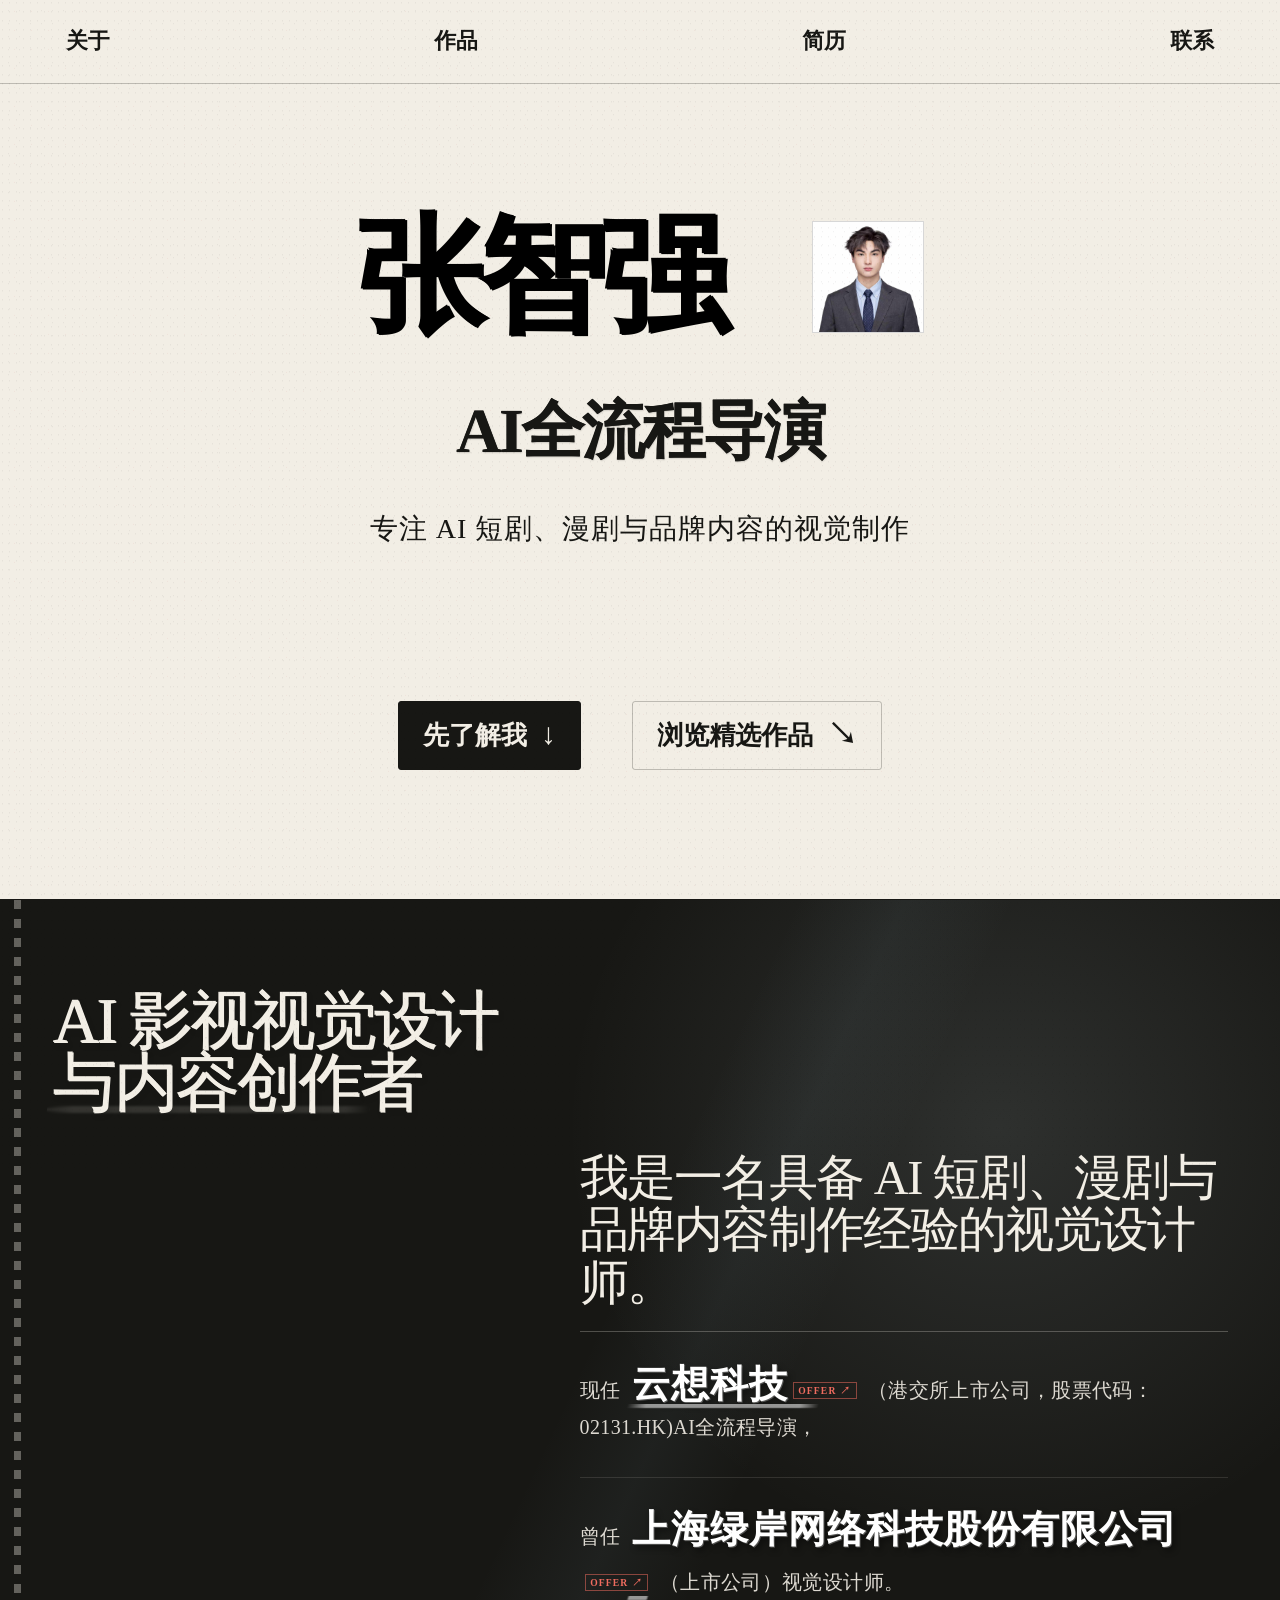
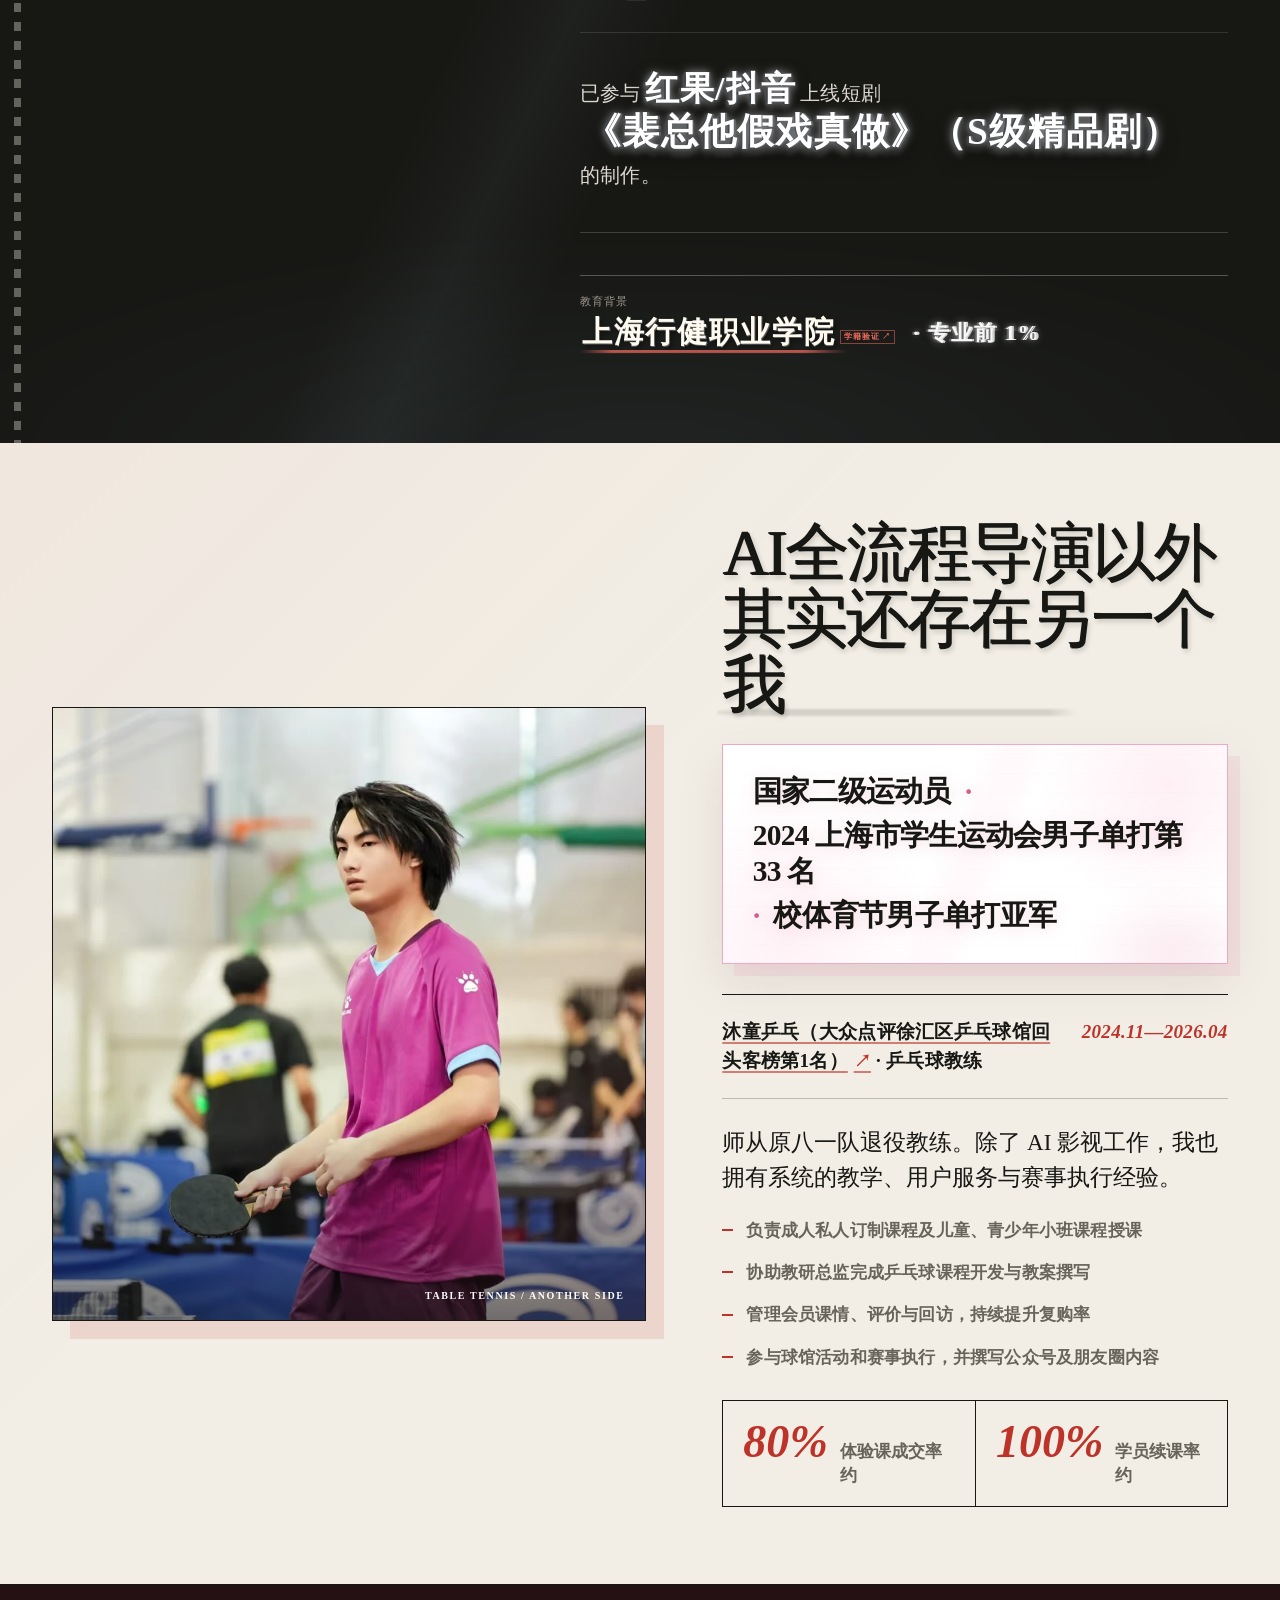
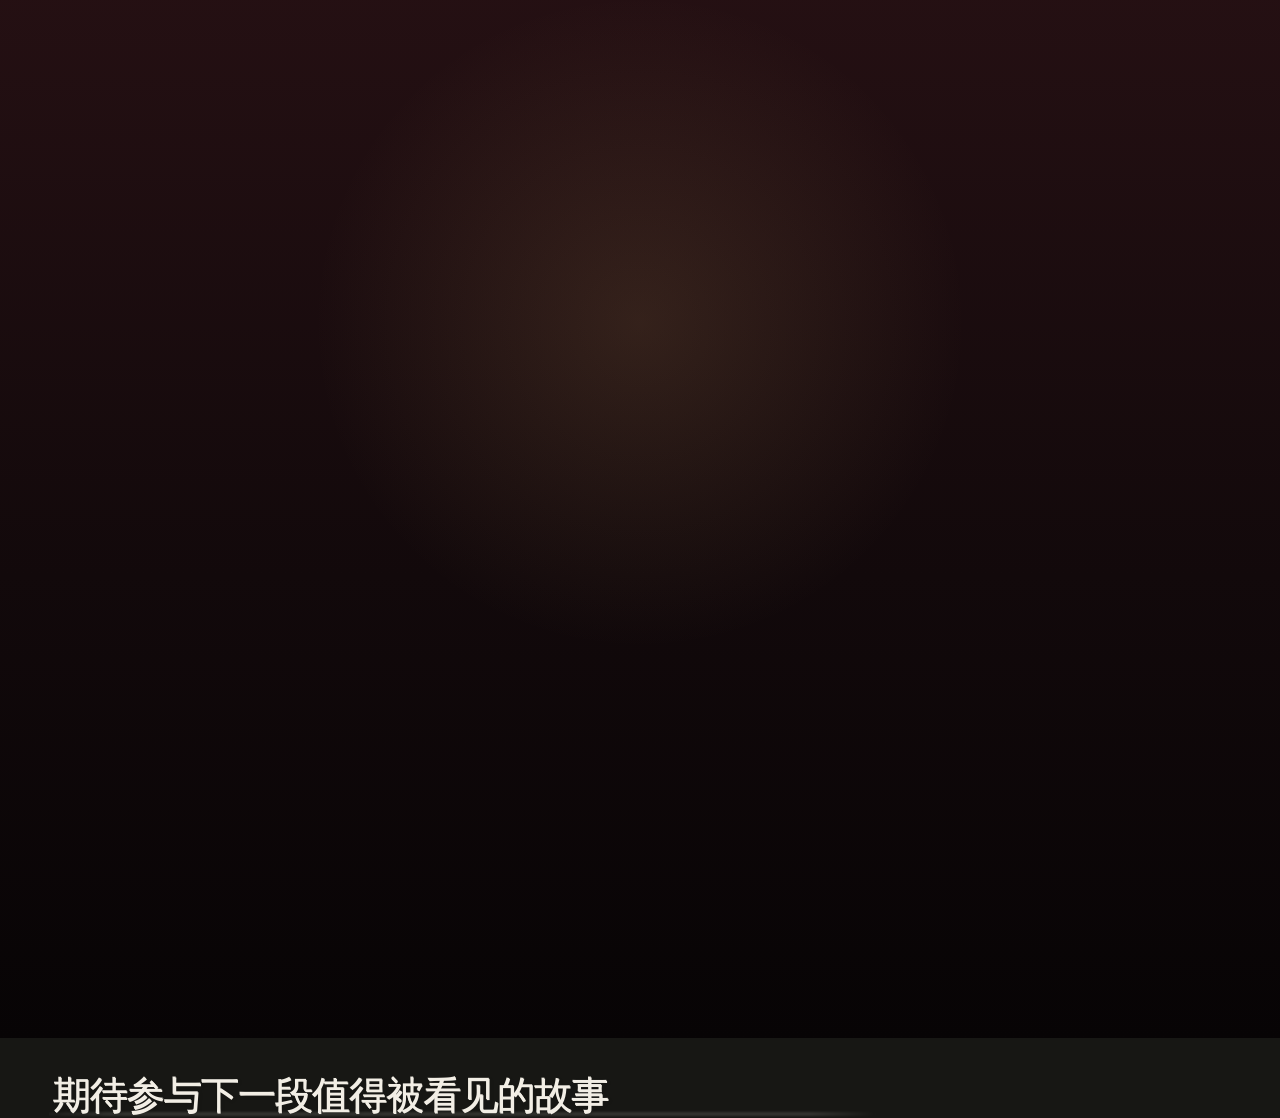
==== index.html @ 0907a25f "Replace public resume with AI director version" ====
<!DOCTYPE html><html lang="zh-CN"><head><meta charSet="utf-8"/><meta name="viewport" content="width=device-width, initial-scale=1"/><link rel="preload" href="./fonts/lxgw-wenkai-500.woff2" as="font" crossorigin="anonymous" type="font/woff2"/><link rel="preload" href="./zhang-zhiqiang-portrait-wechat-opaque.jpg" as="image" fetchPriority="high"/><title>张智强｜AI全流程导演・作品集</title><meta name="description" content="张智强的个人求职作品集，展示AI全流程导演、AI短剧与漫剧视觉设计、AIGC内容制作、微电影和广告作品，以及个人经历与联系方式。"/><meta name="application-name" content="张智强个人作品集"/><meta name="keywords" content="张智强,张智强作品集,张智强个人作品集,AI全流程导演,AI影视视觉设计,AI短剧,漫剧,短剧导演,微电影,广告作品,影视求职"/><meta name="author" content="张智强"/><link rel="author" href="https://zzqaidirector.com/"/><meta name="creator" content="张智强"/><meta name="publisher" content="张智强"/><meta name="category" content="影视作品集"/><meta name="robots" content="index, follow"/><meta name="googlebot" content="index, follow, max-image-preview:large, max-snippet:-1, max-video-preview:-1"/><meta property="og:title" content="张智强｜AI全流程导演・作品集"/><meta property="og:description" content="张智强的个人求职作品集，展示AI全流程导演、AI短剧与漫剧视觉设计、AIGC内容制作、微电影和广告作品，以及个人经历与联系方式。"/><meta property="og:url" content="https://zzqaidirector.com/"/><meta property="og:site_name" content="张智强个人作品集"/><meta property="og:type" content="profile"/><meta property="og:locale" content="zh_CN"/><meta property="og:image" content="https://zzqaidirector.com/og.png"/><meta property="og:image:width" content="1736"/><meta property="og:image:height" content="909"/><meta property="og:image:alt" content="张智强｜AI全流程导演个人作品集"/><meta name="twitter:card" content="summary_large_image"/><meta name="twitter:title" content="张智强｜AI全流程导演・作品集"/><meta name="twitter:description" content="张智强的个人求职作品集，展示AI全流程导演、AI短剧与漫剧视觉设计、AIGC内容制作、微电影和广告作品，以及个人经历与联系方式。"/><meta name="twitter:image" content="https://zzqaidirector.com/og.png"/><link rel="canonical" href="https://zzqaidirector.com/"/><link rel="preload" href="./fonts/lxgw-wenkai-500.woff2" as="font" type="font/woff2" crossorigin="anonymous"/><script id="portfolio-structured-data" type="application/ld+json">{"@context":"https://schema.org","@graph":[{"@type":"WebSite","@id":"https://zzqaidirector.com/#website","url":"https://zzqaidirector.com/","name":"张智强个人作品集","alternateName":["张智强作品集","张智强｜AI全流程导演作品集"],"description":"张智强的个人求职作品集，展示AI全流程导演、AI短剧与漫剧视觉设计、AIGC内容制作、微电影和广告作品，以及个人经历与联系方式。","inLanguage":"zh-CN","publisher":{"@id":"https://zzqaidirector.com/#person"}},{"@type":"ProfilePage","@id":"https://zzqaidirector.com/#profile","url":"https://zzqaidirector.com/","name":"张智强｜AI全流程导演・作品集","description":"张智强的个人求职作品集，展示AI全流程导演、AI短剧与漫剧视觉设计、AIGC内容制作、微电影和广告作品，以及个人经历与联系方式。","inLanguage":"zh-CN","dateModified":"2026-09-08","isPartOf":{"@id":"https://zzqaidirector.com/#website"},"mainEntity":{"@id":"https://zzqaidirector.com/#person"}},{"@type":"Person","@id":"https://zzqaidirector.com/#person","name":"张智强","alternateName":"张智强 AI全流程导演","url":"https://zzqaidirector.com/","image":"https://zzqaidirector.com/zhang-zhiqiang-portrait-wechat-opaque.jpg","jobTitle":["AI全流程导演","影视视觉设计师"],"description":"张智强，专注AI短剧、漫剧与品牌内容视觉制作的AI全流程导演和影视视觉设计师。","email":"mailto:3241445250@qq.com","telephone":"+86-19945662439","alumniOf":{"@type":"CollegeOrUniversity","name":"上海行健职业学院"},"worksFor":[{"@type":"Organization","name":"云想科技"},{"@type":"Organization","name":"上海绿岸网络科技股份有限公司"}],"knowsAbout":["AI全流程导演","AI影视视觉设计","AIGC内容制作","短剧","漫剧","微电影","广告","导演","编剧","剪辑"]}]}</script>
<link rel="stylesheet" href="./assets/portfolio.0b8b1520d0a5.css"></head><body><a class="skip-link" href="#main">跳到主要内容</a><header class="masthead" id="top"><nav class="nav" aria-label="主导航"><a class="ink-spray" href="#about">关于<span class="ink-particles" aria-hidden="true"><b></b><b></b><b></b><b></b><b></b><b></b><b></b><b></b><b></b><b></b><b></b><b></b><b></b><b></b><b></b><b></b></span></a><a class="ink-spray" href="#works">作品<span class="ink-particles" aria-hidden="true"><b></b><b></b><b></b><b></b><b></b><b></b><b></b><b></b><b></b><b></b><b></b><b></b><b></b><b></b><b></b><b></b></span></a><a class="ink-spray" href="./zhang-zhiqiang-resume.pdf?v=20261029" target="_blank" rel="noreferrer">简历<span class="ink-particles" aria-hidden="true"><b></b><b></b><b></b><b></b><b></b><b></b><b></b><b></b><b></b><b></b><b></b><b></b><b></b><b></b><b></b><b></b></span></a><a class="ink-spray" href="#contact">联系<span class="ink-particles" aria-hidden="true"><b></b><b></b><b></b><b></b><b></b><b></b><b></b><b></b><b></b><b></b><b></b><b></b><b></b><b></b><b></b><b></b></span></a></nav></header><main id="main"><section class="hero" aria-labelledby="hero-title"><div class="hero-copy"><div class="hero-heading"><div class="hero-identity"><h1 id="hero-title"><span class="name-ink ink-spray">张智强<span class="ink-particles" aria-hidden="true"><b></b><b></b><b></b><b></b><b></b><b></b><b></b><b></b><b></b><b></b><b></b><b></b><b></b><b></b><b></b><b></b></span></span></h1><div class="hero-caption"><div class="role-effect ink-display" data-text="AI全流程导演"><p class="role">AI全流程导演</p><span class="particle-field" aria-hidden="true"><i></i><i></i><i></i><i></i><i></i><i></i><i></i><i></i><i></i><i></i><i></i><i></i><i></i><i></i><i></i><i></i><i></i><i></i><i></i><i></i><i></i><i></i><i></i><i></i></span></div><p class="statement">专注 AI 短剧、漫剧与品牌内容的视觉制作</p></div></div><figure class="hero-illustration"><img src="./zhang-zhiqiang-portrait-wechat-opaque.jpg" alt="张智强证件照" width="1280" height="1280" decoding="async" fetchPriority="high"/></figure></div><div class="hero-actions"><div class="hero-link-group"><a class="text-link ink-spray" href="#about">先了解我 <span aria-hidden="true">↓</span><span class="ink-particles" aria-hidden="true"><b></b><b></b><b></b><b></b><b></b><b></b><b></b><b></b><b></b><b></b><b></b><b></b><b></b><b></b><b></b><b></b></span></a><a class="text-link ink-spray" href="#works">浏览精选作品 <span aria-hidden="true">↘</span><span class="ink-particles" aria-hidden="true"><b></b><b></b><b></b><b></b><b></b><b></b><b></b><b></b><b></b><b></b><b></b><b></b><b></b><b></b><b></b><b></b></span></a></div></div></div></section><section class="about" id="about" aria-labelledby="about-title"><div class="rain-layer" aria-hidden="true"><i style="left:0%;height:72px;animation-delay:-0s;animation-duration:0.82s;opacity:0.2"></i><i style="left:37%;height:91px;animation-delay:-0.23s;animation-duration:0.94s;opacity:0.28"></i><i style="left:74%;height:110px;animation-delay:-0.46s;animation-duration:1.06s;opacity:0.36"></i><i style="left:8%;height:129px;animation-delay:-0.6900000000000001s;animation-duration:1.18s;opacity:0.44"></i><i style="left:45%;height:148px;animation-delay:-0.92s;animation-duration:1.2999999999999998s;opacity:0.52"></i><i style="left:82%;height:167px;animation-delay:-1.1500000000000001s;animation-duration:1.42s;opacity:0.2"></i><i style="left:16%;height:72px;animation-delay:-1.3800000000000001s;animation-duration:1.54s;opacity:0.28"></i><i style="left:53%;height:91px;animation-delay:-1.61s;animation-duration:0.82s;opacity:0.36"></i><i style="left:90%;height:110px;animation-delay:-1.84s;animation-duration:0.94s;opacity:0.44"></i><i style="left:24%;height:129px;animation-delay:-2.0700000000000003s;animation-duration:1.06s;opacity:0.52"></i><i style="left:61%;height:148px;animation-delay:-2.3000000000000003s;animation-duration:1.18s;opacity:0.2"></i><i style="left:98%;height:167px;animation-delay:-0s;animation-duration:1.2999999999999998s;opacity:0.28"></i><i style="left:32%;height:72px;animation-delay:-0.23s;animation-duration:1.42s;opacity:0.36"></i><i style="left:69%;height:91px;animation-delay:-0.46s;animation-duration:1.54s;opacity:0.44"></i><i style="left:3%;height:110px;animation-delay:-0.6900000000000001s;animation-duration:0.82s;opacity:0.52"></i><i style="left:40%;height:129px;animation-delay:-0.92s;animation-duration:0.94s;opacity:0.2"></i><i style="left:77%;height:148px;animation-delay:-1.1500000000000001s;animation-duration:1.06s;opacity:0.28"></i><i style="left:11%;height:167px;animation-delay:-1.3800000000000001s;animation-duration:1.18s;opacity:0.36"></i><i style="left:48%;height:72px;animation-delay:-1.61s;animation-duration:1.2999999999999998s;opacity:0.44"></i><i style="left:85%;height:91px;animation-delay:-1.84s;animation-duration:1.42s;opacity:0.52"></i><i style="left:19%;height:110px;animation-delay:-2.0700000000000003s;animation-duration:1.54s;opacity:0.2"></i><i style="left:56%;height:129px;animation-delay:-2.3000000000000003s;animation-duration:0.82s;opacity:0.28"></i><i style="left:93%;height:148px;animation-delay:-0s;animation-duration:0.94s;opacity:0.36"></i><i style="left:27%;height:167px;animation-delay:-0.23s;animation-duration:1.06s;opacity:0.44"></i><i style="left:64%;height:72px;animation-delay:-0.46s;animation-duration:1.18s;opacity:0.52"></i><i style="left:101%;height:91px;animation-delay:-0.6900000000000001s;animation-duration:1.2999999999999998s;opacity:0.2"></i><i style="left:35%;height:110px;animation-delay:-0.92s;animation-duration:1.42s;opacity:0.28"></i><i style="left:72%;height:129px;animation-delay:-1.1500000000000001s;animation-duration:1.54s;opacity:0.36"></i><i style="left:6%;height:148px;animation-delay:-1.3800000000000001s;animation-duration:0.82s;opacity:0.44"></i><i style="left:43%;height:167px;animation-delay:-1.61s;animation-duration:0.94s;opacity:0.52"></i><i style="left:80%;height:72px;animation-delay:-1.84s;animation-duration:1.06s;opacity:0.2"></i><i style="left:14%;height:91px;animation-delay:-2.0700000000000003s;animation-duration:1.18s;opacity:0.28"></i><i style="left:51%;height:110px;animation-delay:-2.3000000000000003s;animation-duration:1.2999999999999998s;opacity:0.36"></i><i style="left:88%;height:129px;animation-delay:-0s;animation-duration:1.42s;opacity:0.44"></i><i style="left:22%;height:148px;animation-delay:-0.23s;animation-duration:1.54s;opacity:0.52"></i><i style="left:59%;height:167px;animation-delay:-0.46s;animation-duration:0.82s;opacity:0.2"></i><b class="rain-splash rain-splash-one"></b><b class="rain-splash rain-splash-two"></b><b class="rain-splash rain-splash-three"></b></div><div class="about-intro"><h2 class="ink-spray" id="about-title">AI 影视视觉设计与内容创作者<span class="ink-particles" aria-hidden="true"><b></b><b></b><b></b><b></b><b></b><b></b><b></b><b></b><b></b><b></b><b></b><b></b><b></b><b></b><b></b><b></b></span></h2></div><div class="about-copy"><p class="lead">我是一名具备 AI 短剧、漫剧与品牌内容制作经验的视觉设计师。</p><div class="employment-copy" aria-label="职业经历"><p class="employment-entry">现任<a class="company-offer-link" href="./offers/yunxiang-tech-offer.pdf" target="_blank" rel="noreferrer" aria-label="查看云想科技 Offer PDF" title="点击查看云想科技 Offer">云想科技</a>（港交所上市公司，股票代码：02131.HK)AI全流程导演，</p><p class="employment-entry">曾任<a class="company-offer-link" href="./offers/green-shore-offer.pdf" target="_blank" rel="noreferrer" aria-label="查看上海绿岸网络科技股份有限公司 Offer PDF" title="点击查看上海绿岸网络科技股份有限公司 Offer">上海绿岸网络科技股份有限公司</a>（上市公司）视觉设计师。</p><p class="employment-entry employment-entry-production">已参与<strong class="production-credit production-credit-platform" data-text="红果/抖音">红果/抖音</strong>上线短剧<a class="production-credit production-credit-title production-credit-link" data-text="《裴总他假戏真做》（S级精品剧）" href="https://novelquickapp.com/s/V2o2lzOQa24/" target="_blank" rel="noreferrer" aria-label="打开《裴总他假戏真做》（S级精品剧）短剧页面" title="点击观看《裴总他假戏真做》">《裴总他假戏真做》（S级精品剧）</a><span class="production-credit-tail"><span class="production-credit-suffix">的制作。</span></span></p></div><dl class="profile-facts"><div><dt>教育背景</dt><dd class="education-fact"><a class="education-proof-link" href="./documents/education-verification-zhang-zhiqiang.pdf" target="_blank" rel="noreferrer" aria-label="查看上海行健职业学院教育部学籍在线验证报告 PDF" title="点击查看教育部学籍在线验证报告">上海行健职业学院</a><span class="cyber-rank" data-text="· 专业前 1%">· 专业前 1%</span></dd></div></dl></div></section><section class="coach-story" aria-labelledby="coach-story-title"><figure class="coach-visual"><img src="./table-tennis-coach.webp" alt="张智强参加乒乓球比赛" width="1538" height="1024" loading="lazy" decoding="async"/><figcaption>TABLE TENNIS / ANOTHER SIDE</figcaption></figure><div class="coach-copy"><h2 class="ink-spray" id="coach-story-title">AI全流程导演以外其实还存在另一个我<span class="ink-particles" aria-hidden="true"><b></b><b></b><b></b><b></b><b></b><b></b><b></b><b></b><b></b><b></b><b></b><b></b><b></b><b></b><b></b><b></b></span></h2><p class="coach-credentials" aria-label="运动成绩：国家二级运动员；2024 上海市学生运动会男子单打第 33 名；校体育节男子单打亚军"><span class="sakura-rain" aria-hidden="true"><b style="left:5%;animation-delay:-0.00s;animation-duration:5.10s"></b><b style="left:22%;animation-delay:-0.61s;animation-duration:5.68s"></b><b style="left:39%;animation-delay:-1.22s;animation-duration:6.26s"></b><b style="left:56%;animation-delay:-1.83s;animation-duration:6.84s"></b><b style="left:73%;animation-delay:-2.44s;animation-duration:7.42s"></b><b style="left:90%;animation-delay:-3.05s;animation-duration:8.00s"></b><b style="left:7%;animation-delay:-3.66s;animation-duration:5.10s"></b><b style="left:24%;animation-delay:-4.27s;animation-duration:5.68s"></b><b style="left:41%;animation-delay:-4.88s;animation-duration:6.26s"></b><b style="left:58%;animation-delay:-5.49s;animation-duration:6.84s"></b><b style="left:75%;animation-delay:-6.10s;animation-duration:7.42s"></b><b style="left:92%;animation-delay:-6.71s;animation-duration:8.00s"></b><b style="left:9%;animation-delay:-7.32s;animation-duration:5.10s"></b><b style="left:26%;animation-delay:-7.93s;animation-duration:5.68s"></b><b style="left:43%;animation-delay:-8.54s;animation-duration:6.26s"></b><b style="left:60%;animation-delay:-9.15s;animation-duration:6.84s"></b><b style="left:77%;animation-delay:-9.76s;animation-duration:7.42s"></b><b style="left:94%;animation-delay:-10.37s;animation-duration:8.00s"></b><b style="left:11%;animation-delay:-10.98s;animation-duration:5.10s"></b><b style="left:28%;animation-delay:-11.59s;animation-duration:5.68s"></b></span><span class="credential-item">国家二级运动员</span><i aria-hidden="true">·</i><span class="credential-item">2024 上海市学生运动会男子单打第 33 名</span><i aria-hidden="true">·</i><span class="credential-item">校体育节男子单打亚军</span></p><div class="coach-role-line"><strong><a class="coach-company-link" href="./evidence/mutong-dianping-review.jpg" target="_blank" rel="noreferrer" aria-label="查看沐童乒乓大众点评回头客榜截图" title="点击查看大众点评截图">沐童乒乓（大众点评徐汇区乒乓球馆回头客榜第1名）</a><span> · 乒乓球教练</span></strong><span class="coach-period" aria-label="任职时间：2024年11月至2026年4月"><time dateTime="2024-11">2024.11</time><span aria-hidden="true">—</span><time dateTime="2026-04">2026.04</time></span></div><p class="coach-lead">师从原八一队退役教练。除了 AI 影视工作，我也拥有系统的教学、用户服务与赛事执行经验。</p><ul class="coach-duties"><li>负责成人私人订制课程及儿童、青少年小班课程授课</li><li>协助教研总监完成乒乓球课程开发与教案撰写</li><li>管理会员课情、评价与回访，持续提升复购率</li><li>参与球馆活动和赛事执行，并撰写公众号及朋友圈内容</li></ul><div class="coach-metrics" aria-label="乒乓球教练成果"><div><strong>80%</strong><span>体验课成交率约</span></div><div><strong>100%</strong><span>学员续课率约</span></div></div></div></section><section class="works" id="works" aria-labelledby="works-title"><div class="stage-scene" aria-hidden="true"><span class="stage-curtain stage-curtain-left"></span><span class="stage-curtain stage-curtain-right"></span><span class="stage-light stage-light-left"></span><span class="stage-light stage-light-right"></span><span class="stage-floor"></span><div class="stage-magician"><span class="magician-head"></span><span class="magician-body"></span><span class="magician-arm magician-arm-open"></span><span class="magician-arm magician-hat-arm"><i class="magician-hat"></i></span><span class="magician-leg magician-leg-left"></span><span class="magician-leg magician-leg-right"></span></div><div class="stage-audience"><i style="left:-2%;height:42px;animation-delay:-0s"></i><i style="left:4.4%;height:52px;animation-delay:-0.35s"></i><i style="left:10.8%;height:62px;animation-delay:-0.7s"></i><i style="left:17.200000000000003%;height:72px;animation-delay:-1.0499999999999998s"></i><i style="left:23.6%;height:42px;animation-delay:-1.4s"></i><i style="left:30%;height:52px;animation-delay:-1.75s"></i><i style="left:36.400000000000006%;height:62px;animation-delay:-2.0999999999999996s"></i><i style="left:42.800000000000004%;height:72px;animation-delay:-0s"></i><i style="left:49.2%;height:42px;animation-delay:-0.35s"></i><i style="left:55.6%;height:52px;animation-delay:-0.7s"></i><i style="left:62%;height:62px;animation-delay:-1.0499999999999998s"></i><i style="left:68.4%;height:72px;animation-delay:-1.4s"></i><i style="left:74.80000000000001%;height:42px;animation-delay:-1.75s"></i><i style="left:81.2%;height:52px;animation-delay:-2.0999999999999996s"></i><i style="left:87.60000000000001%;height:62px;animation-delay:-0s"></i><i style="left:94%;height:72px;animation-delay:-0.35s"></i><i style="left:100.4%;height:42px;animation-delay:-0.7s"></i></div></div><header class="section-head"><h2 class="ink-spray" id="works-title">四种创作方向，一种匠心<span class="ink-particles" aria-hidden="true"><b></b><b></b><b></b><b></b><b></b><b></b><b></b><b></b><b></b><b></b><b></b><b></b><b></b><b></b><b></b><b></b></span></h2><p class="section-note">SELECT A CATEGORY</p></header><div class="work-grid"><article class="work-card category-panel is-linked"><a class="category-link" href="./short-drama/" aria-label="打开短剧与漫剧作品页面"><div class="still"><span class="category-position" aria-hidden="true">01<!-- --> /<!-- --> <!-- -->04</span><h3 class="ink-spray">短剧/漫剧<span class="ink-particles" aria-hidden="true"><b></b><b></b><b></b><b></b><b></b><b></b><b></b><b></b><b></b><b></b><b></b><b></b><b></b><b></b><b></b><b></b></span></h3><span class="category-enter">点击进入 <span aria-hidden="true">→</span></span></div></a></article><article class="work-card category-panel is-linked"><a class="category-link" href="./prompt-skill/" aria-label="打开自编 system prompt 与 skill 页面"><div class="still"><span class="category-position" aria-hidden="true">02<!-- --> /<!-- --> <!-- -->04</span><h3 class="ink-spray">自编 system prompt / skill<span class="ink-particles" aria-hidden="true"><b></b><b></b><b></b><b></b><b></b><b></b><b></b><b></b><b></b><b></b><b></b><b></b><b></b><b></b><b></b><b></b></span></h3><span class="category-enter">点击进入 <span aria-hidden="true">→</span></span></div></a></article><article class="work-card category-panel is-linked"><a class="category-link" href="./advertising/" aria-label="打开广告作品页面"><div class="still"><span class="category-position" aria-hidden="true">03<!-- --> /<!-- --> <!-- -->04</span><h3 class="ink-spray">广告<span class="ink-particles" aria-hidden="true"><b></b><b></b><b></b><b></b><b></b><b></b><b></b><b></b><b></b><b></b><b></b><b></b><b></b><b></b><b></b><b></b></span></h3><span class="category-enter">点击进入 <span aria-hidden="true">→</span></span></div></a></article><article class="work-card category-panel is-coming-soon" aria-disabled="true"><div class="still"><span class="category-position" aria-hidden="true">04<!-- --> /<!-- --> <!-- -->04</span><h3 class="ink-spray">微电影<span class="ink-particles" aria-hidden="true"><b></b><b></b><b></b><b></b><b></b><b></b><b></b><b></b><b></b><b></b><b></b><b></b><b></b><b></b><b></b><b></b></span></h3><span class="category-coming-soon">暂未开放 · 敬请期待</span></div></article></div></section></main><footer class="contact" id="contact"><a class="contact-close" href="#top" aria-label="关闭联系方式">关闭 ×</a><h2 class="ink-spray">期待参与下一段值得被看见的故事<span class="ink-particles" aria-hidden="true"><b></b><b></b><b></b><b></b><b></b><b></b><b></b><b></b><b></b><b></b><b></b><b></b><b></b><b></b><b></b><b></b></span></h2><div class="contact-links" aria-label="联系方式"><a class="ink-spray" href="tel:+8619954662439">电话：19945662439<span class="ink-particles" aria-hidden="true"><b></b><b></b><b></b><b></b><b></b><b></b><b></b><b></b><b></b><b></b><b></b><b></b><b></b><b></b><b></b><b></b></span></a><a class="ink-spray" href="mailto:3241445250@qq.com">邮箱：3241445250@qq.com<span class="ink-particles" aria-hidden="true"><b></b><b></b><b></b><b></b><b></b><b></b><b></b><b></b><b></b><b></b><b></b><b></b><b></b><b></b><b></b><b></b></span></a><a class="ink-spray" href="./zhang-zhiqiang-resume.pdf?v=20261029" target="_blank" rel="noreferrer">查看简历 PDF<span class="ink-particles" aria-hidden="true"><b></b><b></b><b></b><b></b><b></b><b></b><b></b><b></b><b></b><b></b><b></b><b></b><b></b><b></b><b></b><b></b></span></a><a class="ink-spray" href="#top">返回顶部 ↑<span class="ink-particles" aria-hidden="true"><b></b><b></b><b></b><b></b><b></b><b></b><b></b><b></b><b></b><b></b><b></b><b></b><b></b><b></b><b></b><b></b></span></a></div><p class="site-registration"><a href="https://beian.miit.gov.cn/" target="_blank" rel="noreferrer" aria-label="前往工信部备案管理系统查询沪ICP备2026042235号-1">沪ICP备2026042235号-1</a></p></footer></body></html>
---- assets/portfolio.0b8b1520d0a5.css ----
@font-face {
  font-family: "LXGW WenKai Portfolio";
  font-style: normal;
  font-display: block;
  font-weight: 500;
  src: url("../fonts/lxgw-wenkai-500.woff2") format("woff2");
}

:root {
  --paper: #f2eee5;
  --paper-deep: #e7e0d4;
  --ink: #171714;
  --muted: #69645b;
  --red: #bd3329;
  --line: rgba(23, 23, 20, 0.24);
  --pad: clamp(20px, 4.1vw, 66px);
  --gap: clamp(18px, 2.2vw, 36px);
  --font-brush-body: "LXGW WenKai Portfolio", "Kaiti SC", "STKaiti", "KaiTi",
    "KaiTi_GB2312", "FZKai-Z03", "DFKai-SB", "FangSong", "Songti SC", serif;
}

* {
  box-sizing: border-box;
}

html {
  min-width: 320px;
  color-scheme: light;
  scroll-behavior: smooth;
  -webkit-text-size-adjust: 100%;
  text-size-adjust: 100%;
}

body {
  position: relative;
  overflow-x: hidden;
  margin: 0;
  color: var(--ink);
  background:
    linear-gradient(
      90deg,
      transparent calc(100% - 1px),
      rgba(23, 23, 20, 0.035) 1px
    ),
    var(--paper);
  background-size: 10px 100%;
  font-family: var(--font-brush-body);
  font-kerning: normal;
  text-rendering: optimizeLegibility;
  -webkit-font-smoothing: antialiased;
}

body::before {
  position: fixed;
  z-index: 200;
  inset: -30%;
  pointer-events: none;
  content: "";
  opacity: 0.055;
  background-image:
    radial-gradient(circle at 20% 30%, var(--ink) 0 0.7px, transparent 0.9px),
    radial-gradient(circle at 70% 60%, var(--ink) 0 0.55px, transparent 0.8px),
    radial-gradient(circle at 45% 80%, var(--red) 0 0.5px, transparent 0.75px);
  background-size: 7px 9px, 11px 13px, 17px 19px;
  mix-blend-mode: multiply;
  animation: grain-shift 1600ms steps(2) infinite;
}

a {
  color: inherit;
}

button,
input,
select,
textarea {
  font: inherit;
}

::placeholder {
  font-family: var(--font-brush-body);
}

::selection {
  color: var(--paper);
  background: var(--red);
}

.skip-link {
  position: fixed;
  z-index: 100;
  top: 10px;
  left: 10px;
  padding: 10px 14px;
  color: var(--paper);
  background: var(--ink);
  transform: translateY(-160%);
}

.skip-link:focus {
  transform: none;
}

:focus-visible {
  outline: 2px solid var(--red);
  outline-offset: 4px;
}

.masthead {
  min-height: 84px;
  padding: 0 clamp(18px, 5vw, 80px);
  border-bottom: 1px solid var(--line);
  background: var(--paper);
  display: grid;
  grid-template-columns: 1fr;
  align-items: center;
  column-gap: 22px;
  font-family: var(--font-brush-body);
}

.nav {
  width: 100%;
  justify-self: stretch;
  display: flex;
  align-items: center;
  justify-content: space-between;
  gap: 16px;
  font-size: clamp(20px, 1.7vw, 26px);
  font-weight: 700;
}

.nav a,
.text-link,
.contact-links a {
  position: relative;
  text-decoration: none;
}

.nav a {
  padding: 14px 2px;
  text-shadow: none;
}

.nav a::before {
  display: none;
}

.nav a::after,
.text-link::after,
.contact-links a::after {
  position: absolute;
  right: 0;
  bottom: 2px;
  left: 0;
  height: 1px;
  content: "";
  background: var(--red);
  transform: scaleX(0);
  transform-origin: right;
  transition: transform 220ms ease;
}

.nav a:hover::after,
.nav a:focus-visible::after,
.text-link:hover::after,
.text-link:focus-visible::after,
.contact-links a:hover::after,
.contact-links a:focus-visible::after {
  transform: scaleX(1);
  transform-origin: left;
}

.hero {
  position: relative;
  isolation: isolate;
  overflow: hidden;
  min-height: calc(100svh - 84px);
  padding: 0 var(--pad);
  display: flex;
  align-items: stretch;
  border-bottom: 1px solid var(--ink);
  background: var(--paper);
}

.hero-copy {
  position: relative;
  z-index: 1;
  width: 100%;
  max-width: 1000px;
  margin: 0 auto;
  min-width: 0;
  display: flex;
  flex-direction: column;
  justify-content: space-evenly;
  align-items: center;
  gap: clamp(36px, 7svh, 96px);
  padding-block: clamp(24px, 5svh, 72px);
}

.hero-heading {
  display: grid;
  grid-template-columns: max-content 112px;
  grid-template-areas: "name portrait" "caption caption";
  column-gap: clamp(48px, 7vw, 112px);
  row-gap: clamp(28px, 6svh, 72px);
  justify-content: center;
  align-items: center;
  width: 100%;
}

.hero-identity {
  display: contents;
}

.hero-heading h1 {
  grid-area: name;
  align-self: center;
  min-width: 0;
  font-size: clamp(108px, 10vw, 144px);
  line-height: 1;
  text-align: center;
  white-space: nowrap;
}

.kicker,
.eyebrow {
  color: var(--red);
  font: 700 clamp(13px, 1vw, 16px) / 1.2 var(--font-brush-body);
  letter-spacing: 0.16em;
}

.kicker {
  margin: 0 0 clamp(18px, 2.5vw, 38px);
  display: flex;
  align-items: center;
  gap: 12px;
}

.kicker::before {
  width: 30px;
  height: 6px;
  content: "";
  background: var(--red);
}

h1,
h2,
h3,
p {
  overflow-wrap: anywhere;
}

h1 {
  position: relative;
  z-index: 2;
  max-width: none;
  margin: 0;
  font-size: clamp(52px, 7.5vw, 118px);
  font-weight: 400;
  line-height: 0.94;
  letter-spacing: -0.045em;
  text-shadow: 0 0 0 transparent;
  transition: color 240ms ease, text-shadow 240ms ease, transform 240ms ease;
}

h1:hover {
  color: var(--red);
  text-shadow: 7px 5px 0 rgba(23, 23, 20, 0.13);
  transform: translate(-2px, -2px);
}

.ink-display,
.ink-spray {
  font-family: "STKaiti", "KaiTi", "FZKai-Z03", "DFKai-SB", "FangSong",
    "LXGW WenKai Portfolio", serif !important;
  font-style: normal;
  text-rendering: geometricPrecision;
  -webkit-font-smoothing: antialiased;
  text-shadow:
    0.018em 0.015em 0 currentColor,
    0.04em 0.055em 0.09em rgba(23, 23, 20, 0.18);
}

.ink-spray {
  position: relative;
  isolation: isolate;
  display: inline-block;
}

.name-ink {
  color: #000 !important;
  font-weight: 700;
  line-height: 0.94;
  text-shadow:
    0.018em 0.015em 0 #000,
    0.04em 0.055em 0.09em rgba(0, 0, 0, 0.2);
}

.hero .name-ink {
  text-shadow: 0.015em 0.01em 0 #000;
}

.hero .name-ink::before {
  display: none;
}

.name-ink::before,
.name-ink:hover,
.name-ink:focus-visible,
.hero h1:hover .name-ink {
  color: #000 !important;
}

.name-ink .ink-particles b {
  color: #000 !important;
  background: #000;
  box-shadow: 0 0 0 0.015em #000;
}

.ink-spray::before {
  position: absolute;
  z-index: -1;
  right: -0.08em;
  bottom: 0.03em;
  left: -0.08em;
  height: 0.11em;
  pointer-events: none;
  content: "";
  opacity: 0.13;
  background:
    radial-gradient(ellipse at 12% 50%, currentColor 0 24%, transparent 28%),
    linear-gradient(90deg, transparent, currentColor 8% 92%, transparent);
  filter: blur(1.1px);
  transform: scaleX(0.7) skewX(-8deg);
  transform-origin: left;
  transition: transform 360ms ease, opacity 360ms ease;
}

.ink-spray:hover::before,
.ink-spray:focus-visible::before {
  opacity: 0.28;
  transform: scaleX(1.05) skewX(4deg);
}

.ink-particles {
  position: absolute;
  z-index: 6;
  inset: -0.45em -0.3em;
  overflow: visible;
  pointer-events: none;
}

.ink-particles b {
  --ink-size: 0.055em;
  position: absolute;
  left: var(--ix);
  top: var(--iy);
  width: var(--ink-size);
  height: var(--ink-size);
  border-radius: 50%;
  opacity: 0;
  background: currentColor;
  box-shadow: 0 0 0 0.015em currentColor;
}

.ink-particles b:nth-child(4n) {
  --ink-size: 0.085em;
  border-radius: 36% 64% 58% 42%;
}

.ink-particles b:nth-child(5n) {
  --ink-size: 0.035em;
}

.ink-spray:hover .ink-particles b,
.ink-spray:focus-visible .ink-particles b {
  animation: ink-dust-burst 980ms cubic-bezier(0.16, 0.78, 0.24, 1) both;
  animation-delay: calc(var(--ink-index) * 15ms);
}

.ink-spray:hover,
.ink-spray:focus-visible {
  animation: ink-text-breathe 920ms steps(3, end) both;
}

.ink-particles b:nth-child(1) { --ink-index: 1; --ix: 2%; --iy: 42%; --idx: -2.4em; --idy: -1.2em; }
.ink-particles b:nth-child(2) { --ink-index: 2; --ix: 8%; --iy: 74%; --idx: -2em; --idy: 1.4em; }
.ink-particles b:nth-child(3) { --ink-index: 3; --ix: 15%; --iy: 18%; --idx: -1.6em; --idy: -1.8em; }
.ink-particles b:nth-child(4) { --ink-index: 4; --ix: 22%; --iy: 58%; --idx: -1.2em; --idy: 0.8em; }
.ink-particles b:nth-child(5) { --ink-index: 5; --ix: 30%; --iy: 9%; --idx: -0.8em; --idy: -2em; }
.ink-particles b:nth-child(6) { --ink-index: 6; --ix: 38%; --iy: 82%; --idx: -0.4em; --idy: 1.8em; }
.ink-particles b:nth-child(7) { --ink-index: 7; --ix: 46%; --iy: 36%; --idx: 0.2em; --idy: -1.4em; }
.ink-particles b:nth-child(8) { --ink-index: 8; --ix: 54%; --iy: 68%; --idx: 0.7em; --idy: 1.4em; }
.ink-particles b:nth-child(9) { --ink-index: 9; --ix: 62%; --iy: 14%; --idx: 1em; --idy: -2em; }
.ink-particles b:nth-child(10) { --ink-index: 10; --ix: 70%; --iy: 52%; --idx: 1.4em; --idy: -0.8em; }
.ink-particles b:nth-child(11) { --ink-index: 11; --ix: 78%; --iy: 86%; --idx: 1.8em; --idy: 1.7em; }
.ink-particles b:nth-child(12) { --ink-index: 12; --ix: 84%; --iy: 28%; --idx: 2.1em; --idy: -1.5em; }
.ink-particles b:nth-child(13) { --ink-index: 13; --ix: 90%; --iy: 64%; --idx: 2.4em; --idy: 0.9em; }
.ink-particles b:nth-child(14) { --ink-index: 14; --ix: 96%; --iy: 12%; --idx: 2.8em; --idy: -1.9em; }
.ink-particles b:nth-child(15) { --ink-index: 15; --ix: 42%; --iy: 4%; --idx: 0; --idy: -2.4em; }
.ink-particles b:nth-child(16) { --ink-index: 16; --ix: 57%; --iy: 92%; --idx: 0.8em; --idy: 2.2em; }

.hero-illustration {
  grid-area: portrait;
  position: relative;
  z-index: 1;
  width: 112px;
  margin: 0;
  justify-self: center;
  pointer-events: none;
}

.hero-illustration img {
  display: block;
  width: 100%;
  height: auto;
  opacity: 1;
  border: 1px solid rgba(23, 23, 20, 0.17);
  background: #fff;
  mix-blend-mode: normal;
}

.hero-caption {
  grid-area: caption;
  width: 100%;
  margin: 0;
  text-align: center;
}

.role {
  position: relative;
  z-index: 2;
  margin: 0;
  font: 700 clamp(48px, 4.9vw, 68px) / 1.16 "STKaiti", "KaiTi",
    "FZKai-Z03", "DFKai-SB", "FangSong", "LXGW WenKai Portfolio", serif;
  letter-spacing: -0.035em;
}

.role-effect {
  position: relative;
  isolation: isolate;
  min-width: 0;
  cursor: default;
}

.role-effect::before,
.role-effect::after {
  position: absolute;
  z-index: 1;
  inset: 0;
  pointer-events: none;
  content: attr(data-text);
  opacity: 0;
  font: 700 clamp(48px, 4.9vw, 68px) / 1.16 "STKaiti", "KaiTi",
    "FZKai-Z03", "DFKai-SB", "FangSong", "LXGW WenKai Portfolio", serif;
  letter-spacing: -0.035em;
}

.role-effect::before {
  color: var(--red);
  clip-path: polygon(0 8%, 100% 4%, 100% 37%, 0 43%);
}

.role-effect::after {
  color: var(--muted);
  clip-path: polygon(0 62%, 100% 53%, 100% 86%, 0 92%);
}

.role-effect:hover .role {
  animation: role-shiver 720ms steps(2, end) both;
}

.role-effect:hover::before {
  opacity: 0.7;
  animation: text-fragment-up 760ms cubic-bezier(0.2, 0.72, 0.2, 1) both;
}

.role-effect:hover::after {
  opacity: 0.5;
  animation: text-fragment-down 820ms cubic-bezier(0.2, 0.72, 0.2, 1) both;
}

.particle-field {
  position: absolute;
  z-index: 4;
  inset: -26px -12px;
  overflow: visible;
  pointer-events: none;
}

.particle-field i {
  --size: 5px;
  position: absolute;
  left: var(--px);
  top: var(--py);
  width: var(--size);
  height: var(--size);
  opacity: 0;
  background: var(--red);
  transform: translate(0, 0) rotate(0);
}

.particle-field i:nth-child(3n) {
  --size: 3px;
  border-radius: 50%;
  background: var(--ink);
}

.particle-field i:nth-child(4n) {
  --size: 7px;
  background: var(--muted);
}

.role-effect:hover .particle-field i {
  animation: particle-scatter 880ms cubic-bezier(0.17, 0.84, 0.35, 1) both;
  animation-delay: calc(var(--particle-index) * 12ms);
}

.particle-field i:nth-child(1) { --particle-index: 1; --px: 4%; --py: 22%; --tx: -44px; --ty: -36px; }
.particle-field i:nth-child(2) { --particle-index: 2; --px: 9%; --py: 72%; --tx: -55px; --ty: 34px; }
.particle-field i:nth-child(3) { --particle-index: 3; --px: 14%; --py: 44%; --tx: -38px; --ty: -4px; }
.particle-field i:nth-child(4) { --particle-index: 4; --px: 19%; --py: 16%; --tx: -20px; --ty: -52px; }
.particle-field i:nth-child(5) { --particle-index: 5; --px: 24%; --py: 80%; --tx: -12px; --ty: 46px; }
.particle-field i:nth-child(6) { --particle-index: 6; --px: 29%; --py: 36%; --tx: 2px; --ty: -34px; }
.particle-field i:nth-child(7) { --particle-index: 7; --px: 34%; --py: 63%; --tx: 12px; --ty: 44px; }
.particle-field i:nth-child(8) { --particle-index: 8; --px: 39%; --py: 10%; --tx: 19px; --ty: -58px; }
.particle-field i:nth-child(9) { --particle-index: 9; --px: 44%; --py: 48%; --tx: 24px; --ty: -9px; }
.particle-field i:nth-child(10) { --particle-index: 10; --px: 49%; --py: 86%; --tx: 33px; --ty: 50px; }
.particle-field i:nth-child(11) { --particle-index: 11; --px: 54%; --py: 28%; --tx: 40px; --ty: -46px; }
.particle-field i:nth-child(12) { --particle-index: 12; --px: 59%; --py: 68%; --tx: 47px; --ty: 34px; }
.particle-field i:nth-child(13) { --particle-index: 13; --px: 64%; --py: 15%; --tx: 52px; --ty: -54px; }
.particle-field i:nth-child(14) { --particle-index: 14; --px: 69%; --py: 47%; --tx: 56px; --ty: -12px; }
.particle-field i:nth-child(15) { --particle-index: 15; --px: 74%; --py: 78%; --tx: 61px; --ty: 44px; }
.particle-field i:nth-child(16) { --particle-index: 16; --px: 79%; --py: 23%; --tx: 67px; --ty: -43px; }
.particle-field i:nth-child(17) { --particle-index: 17; --px: 84%; --py: 57%; --tx: 72px; --ty: 16px; }
.particle-field i:nth-child(18) { --particle-index: 18; --px: 89%; --py: 9%; --tx: 78px; --ty: -58px; }
.particle-field i:nth-child(19) { --particle-index: 19; --px: 93%; --py: 72%; --tx: 84px; --ty: 38px; }
.particle-field i:nth-child(20) { --particle-index: 20; --px: 96%; --py: 35%; --tx: 92px; --ty: -28px; }
.particle-field i:nth-child(21) { --particle-index: 21; --px: 31%; --py: 91%; --tx: -20px; --ty: 58px; }
.particle-field i:nth-child(22) { --particle-index: 22; --px: 57%; --py: 4%; --tx: 22px; --ty: -66px; }
.particle-field i:nth-child(23) { --particle-index: 23; --px: 71%; --py: 92%; --tx: 49px; --ty: 62px; }
.particle-field i:nth-child(24) { --particle-index: 24; --px: 12%; --py: 5%; --tx: -63px; --ty: -55px; }

.statement {
  width: 100%;
  max-width: 720px;
  margin: clamp(20px, 4svh, 48px) auto 0;
  font-size: clamp(24px, 2.2vw, 32px);
  line-height: 1.8;
  letter-spacing: 0.035em;
  text-wrap: balance;
}

.hero-actions {
  width: auto;
  margin: 0;
  padding: 0;
  font: 14px/1.5 var(--font-brush-body);
}

.text-link {
  padding-bottom: 5px;
  font-size: clamp(16px, 1.25vw, 20px);
  font-weight: 700;
}

.hero-link-group {
  display: flex;
  justify-content: center;
  flex-wrap: wrap;
  gap: clamp(28px, 4vw, 56px);
}

.hero-link-group .text-link {
  display: flex;
  align-items: center;
  justify-content: center;
  gap: 14px;
  min-height: 60px;
  padding: 14px 24px;
  border: 1px solid var(--line);
  border-radius: 3px;
  font-size: 26px;
  line-height: 1.3;
  white-space: nowrap;
  text-shadow: none;
  transition: background 200ms ease, border-color 200ms ease;
}

.hero-link-group .text-link:first-child {
  color: var(--paper);
  background: var(--ink);
  border-color: var(--ink);
}

.hero-link-group .text-link::before,
.hero-link-group .text-link::after {
  display: none;
}

.hero-link-group .text-link:hover {
  border-color: var(--ink);
}

.hero-link-group .text-link > span {
  font-size: 1.15em;
  transition: transform 220ms ease;
}

.hero-link-group .text-link:hover > span {
  transform: translate(3px, 3px);
}

.status::before {
  display: inline-block;
  width: 7px;
  height: 7px;
  margin-right: 9px;
  border-radius: 50%;
  background: currentColor;
  content: "";
  animation: pulse 2.2s ease-in-out infinite;
}

.works,
.coach-story {
  position: relative;
  isolation: isolate;
  overflow: hidden;
  padding: clamp(48px, 6vw, 94px) var(--pad);
}

.about,
.coach-story,
.works {
  content-visibility: auto;
  contain-intrinsic-block-size: auto 100svh;
}

.works {
  min-height: 100svh;
  color: var(--paper);
  background:
    radial-gradient(circle at 50% 32%, rgba(229, 177, 112, 0.13), transparent 34%),
    linear-gradient(180deg, #251013 0%, #12090b 56%, #070405 100%);
}

.works::before {
  position: absolute;
  z-index: 1;
  inset: 0;
  pointer-events: none;
  content: "";
  background:
    linear-gradient(90deg, rgba(5, 2, 3, 0.78), transparent 20% 80%, rgba(5, 2, 3, 0.78)),
    linear-gradient(180deg, rgba(5, 2, 3, 0.08), transparent 48%, rgba(5, 2, 3, 0.48));
}

.stage-scene {
  position: absolute;
  z-index: 0;
  inset: 0;
  overflow: hidden;
  pointer-events: none;
  contain: paint;
  isolation: isolate;
}

.stage-curtain {
  position: absolute;
  z-index: 2;
  top: -3%;
  bottom: 0;
  width: 27%;
  background:
    repeating-linear-gradient(
      90deg,
      #4f1016 0 13%,
      #7f1d25 16% 28%,
      #35080d 34% 43%
    );
  box-shadow: inset 0 0 70px rgba(0, 0, 0, 0.62);
  animation: curtain-breathe 5.8s ease-in-out infinite;
}

.stage-curtain-left {
  left: -7%;
  clip-path: polygon(0 0, 100% 0, 82% 100%, 0 100%);
  transform-origin: left center;
}

.stage-curtain-right {
  right: -7%;
  clip-path: polygon(0 0, 100% 0, 100% 100%, 18% 100%);
  transform-origin: right center;
  animation-delay: -2.9s;
}

.stage-light {
  position: absolute;
  z-index: 0;
  top: -18%;
  width: 26%;
  height: 94%;
  opacity: 0.45;
  background: linear-gradient(180deg, rgba(255, 229, 181, 0.65), rgba(255, 195, 119, 0.04));
  filter: blur(7px);
  transform-origin: top center;
  clip-path: polygon(47% 0, 53% 0, 100% 100%, 0 100%);
  animation: stage-light-sweep 7.4s ease-in-out infinite alternate;
}

.stage-light-left {
  left: 23%;
  transform: rotate(9deg);
}

.stage-light-right {
  right: 23%;
  transform: rotate(-9deg);
  animation-delay: -3.7s;
}

.stage-floor {
  position: absolute;
  z-index: 0;
  right: 9%;
  bottom: 4%;
  left: 9%;
  height: 24%;
  border-radius: 50%;
  background: radial-gradient(ellipse at center, rgba(239, 180, 105, 0.22), transparent 68%);
  filter: blur(5px);
  animation: stage-floor-glow 3.6s ease-in-out infinite;
}

.stage-magician {
  position: absolute;
  z-index: 1;
  bottom: 15%;
  left: 50%;
  width: 132px;
  height: 276px;
  margin-left: -66px;
  filter: drop-shadow(0 18px 12px rgba(0, 0, 0, 0.54));
  transform-origin: 52% 96%;
  animation: magician-bow 8s cubic-bezier(0.55, 0.05, 0.22, 1) infinite;
}

.magician-head,
.magician-body,
.magician-arm,
.magician-leg,
.magician-hat {
  position: absolute;
  display: block;
  background: #070707;
}

.magician-head {
  z-index: 3;
  top: 28px;
  left: 49px;
  width: 37px;
  height: 45px;
  border-radius: 50% 50% 44% 44%;
  background: #bb8b70;
  box-shadow: inset -8px -3px 0 rgba(52, 24, 18, 0.34);
}

.magician-body {
  z-index: 2;
  top: 67px;
  left: 32px;
  width: 72px;
  height: 126px;
  clip-path: polygon(18% 0, 82% 0, 100% 100%, 0 100%);
  background:
    linear-gradient(90deg, transparent 48%, #d5c4a5 49% 51%, transparent 52%),
    #09090a;
}

.magician-body::after {
  position: absolute;
  top: 12px;
  left: 50%;
  width: 18px;
  height: 24px;
  margin-left: -9px;
  content: "";
  background: #8e1720;
  clip-path: polygon(0 0, 100% 0, 68% 48%, 100% 100%, 0 100%, 32% 48%);
}

.magician-arm {
  z-index: 1;
  top: 79px;
  width: 78px;
  height: 15px;
  border-radius: 999px;
  transform-origin: 7px 50%;
}

.magician-arm-open {
  left: 36px;
  transform: rotate(154deg);
}

.magician-hat-arm {
  left: 59px;
  transform: rotate(-80deg);
  animation: hat-salute 8s cubic-bezier(0.55, 0.05, 0.22, 1) infinite;
}

.magician-hat {
  top: -24px;
  right: -18px;
  width: 38px;
  height: 33px;
  border-radius: 3px 3px 0 0;
}

.magician-hat::after {
  position: absolute;
  right: -9px;
  bottom: -5px;
  left: -9px;
  height: 7px;
  border-radius: 50%;
  content: "";
  background: #050505;
}

.magician-leg {
  z-index: 1;
  top: 184px;
  width: 24px;
  height: 88px;
  border-radius: 0 0 7px 7px;
  transform-origin: top center;
}

.magician-leg-left {
  left: 39px;
  transform: rotate(3deg);
}

.magician-leg-right {
  right: 38px;
  transform: rotate(-3deg);
}

.stage-audience {
  position: absolute;
  z-index: 3;
  right: -2%;
  bottom: -1%;
  left: -2%;
  height: 18%;
}

.stage-audience i {
  position: absolute;
  bottom: 0;
  width: 6.8%;
  min-width: 42px;
  border-radius: 48% 48% 0 0;
  background: #020202;
  box-shadow: 0 -10px 0 -2px #020202;
  animation: audience-applause 2.8s ease-in-out infinite;
}

.stage-audience i::before,
.stage-audience i::after {
  position: absolute;
  top: -24px;
  width: 20px;
  height: 30px;
  border-radius: 999px;
  content: "";
  background: #020202;
}

.stage-audience i::before {
  left: 2px;
  transform: rotate(-26deg);
}

.stage-audience i::after {
  right: 2px;
  transform: rotate(26deg);
}

.works .section-head,
.works .work-grid {
  position: relative;
  z-index: 4;
}

.works .section-head {
  border-bottom-color: rgba(242, 238, 229, 0.34);
  grid-template-columns: minmax(0, 1fr) auto;
}

.works .section-note {
  color: rgba(242, 238, 229, 0.62);
}

.section-head {
  margin-bottom: 28px;
  padding-bottom: 18px;
  border-bottom: 1px solid var(--ink);
  display: grid;
  grid-template-columns: 1fr 2fr auto;
  gap: var(--gap);
  align-items: end;
}

.eyebrow {
  margin: 0;
}

h2 {
  margin: 0;
  font-size: clamp(34px, 3.4vw, 54px);
  font-weight: 400;
  line-height: 1;
  letter-spacing: -0.04em;
}

.section-note {
  margin: 0;
  color: var(--muted);
  font: italic 12px/1 Georgia, "Times New Roman", "LXGW WenKai Portfolio", serif;
  letter-spacing: 0.05em;
}

.work-grid {
  display: grid;
  grid-template-columns: repeat(2, minmax(0, 1fr));
  gap: var(--gap);
}

.work-card {
  position: relative;
  min-width: 0;
  border-top: 5px solid var(--ink);
  transition: border-color 240ms ease, transform 240ms ease, filter 240ms ease;
}

.work-card::after {
  position: absolute;
  z-index: 4;
  top: -5px;
  left: 0;
  width: 42%;
  height: 5px;
  pointer-events: none;
  content: "";
  background: var(--red);
  transform: scaleX(0);
  transform-origin: left;
  transition: transform 360ms cubic-bezier(0.2, 0.8, 0.2, 1);
}

.work-card:hover {
  border-color: var(--red);
  filter: drop-shadow(0 18px 18px rgba(23, 23, 20, 0.12));
  transform: translateY(-8px) rotate(-0.25deg);
}

.work-card:hover::after {
  transform: scaleX(1);
}

.work-card.category-panel {
  display: block;
  border-top-color: rgba(242, 238, 229, 0.74);
}

.category-panel .still {
  width: 100%;
  min-width: 0;
  aspect-ratio: 16 / 7;
  min-height: clamp(210px, 20vw, 300px);
  border: 1px solid rgba(242, 238, 229, 0.22);
  border-top: 0;
  display: grid;
  grid-template-columns: minmax(0, 1fr);
  place-items: center;
  background: rgba(13, 8, 9, 0.54);
  -webkit-backdrop-filter: blur(4px);
  backdrop-filter: blur(4px);
}

.works .category-panel h3 {
  position: relative;
  z-index: 3;
  max-width: 92%;
  color: var(--paper);
  font-size: clamp(42px, 4.5vw, 78px);
  line-height: 1;
  text-align: center;
  overflow-wrap: anywhere;
}

.category-link {
  display: block;
  width: 100%;
  color: inherit;
  text-decoration: none;
  touch-action: manipulation;
  -webkit-tap-highlight-color: rgba(242, 238, 229, 0.12);
}

.category-link .still {
  cursor: pointer;
}

.category-position {
  position: absolute;
  z-index: 4;
  top: 18px;
  left: 20px;
  color: rgba(242, 238, 229, 0.64);
  font: 700 11px/1 var(--font-brush-body);
  letter-spacing: 0.16em;
  pointer-events: none;
}

.category-enter {
  position: absolute;
  z-index: 4;
  right: 22px;
  bottom: 20px;
  padding-bottom: 5px;
  color: rgba(242, 238, 229, 0.72);
  border-bottom: 1px solid rgba(242, 238, 229, 0.36);
  font: 700 12px/1 var(--font-brush-body);
  letter-spacing: 0.12em;
  transition: color 220ms ease, border-color 220ms ease, transform 220ms ease;
}

.category-coming-soon {
  position: absolute;
  z-index: 4;
  right: 22px;
  bottom: 20px;
  color: rgba(242, 238, 229, 0.64);
  font: 500 11px/1.2 var(--font-brush-body);
  letter-spacing: 0.16em;
  white-space: nowrap;
  pointer-events: none;
}

.category-link:hover .category-enter,
.category-link:focus-visible .category-enter {
  color: var(--paper);
  border-color: var(--paper);
  transform: translateX(4px);
}

.category-link:focus-visible {
  outline: 2px solid var(--paper);
  outline-offset: -4px;
}

.category-link:active .still {
  background: rgba(28, 17, 19, 0.72);
}

.trial-gallery {
  position: relative;
  z-index: 4;
  display: grid;
  grid-template-columns: repeat(4, minmax(0, 1fr));
  gap: clamp(12px, 1.4vw, 18px);
}

.trial-video-card {
  min-width: 0;
  overflow: hidden;
  border: 1px solid rgba(242, 238, 229, 0.28);
  color: var(--paper);
  background: rgba(4, 4, 4, 0.72);
  box-shadow: 0 10px 24px rgba(0, 0, 0, 0.26);
  transition: border-color 220ms ease, transform 220ms ease;
}

.trial-video-card:hover {
  border-color: rgba(242, 238, 229, 0.72);
  transform: translateY(-3px);
}

.trial-video-card video {
  width: 100%;
  height: auto;
  aspect-ratio: 9 / 16;
  display: block;
  border: 0;
  background: #050505;
  object-fit: contain;
}

.video-expand-button {
  width: 100%;
  min-height: 42px;
  margin-top: 12px;
  padding: 8px 12px;
  border: 1px solid rgba(242, 238, 229, 0.4);
  display: flex;
  justify-content: space-between;
  align-items: center;
  color: var(--paper);
  background: transparent;
  font: 700 16px/1.4 var(--font-brush-body);
  cursor: pointer;
}

.video-expand-button:hover,
.video-expand-button:focus-visible {
  background: rgba(242, 238, 229, 0.1);
  border-color: var(--paper);
}

body.video-viewer-open { overflow: hidden; }

.video-lightbox {
  position: fixed;
  inset: 0;
  width: 100%;
  height: 100%;
  height: 100dvh;
  max-width: none;
  max-height: none;
  margin: 0;
  padding: clamp(12px, 2.5vw, 32px);
  border: 0;
  color: var(--paper);
  background: rgba(5, 5, 5, 0.96);
}

.video-lightbox::backdrop { background: #000; }
.video-lightbox-panel {
  width: 100%;
  height: 100%;
  display: grid;
  grid-template-rows: auto minmax(0, 1fr);
  gap: 16px;
}

.video-lightbox-panel:fullscreen {
  padding: clamp(12px, 2.5vw, 32px);
  background: #050505;
}

.video-lightbox-header {
  display: flex;
  align-items: center;
  justify-content: space-between;
  gap: 16px;
}

.video-lightbox-header h2 {
  margin: 0;
  min-width: 0;
  font: 700 clamp(18px, 2vw, 26px)/1.4 var(--font-brush-body);
}

.video-lightbox-actions { display: flex; gap: 8px; flex-shrink: 0; }
.video-lightbox-actions button {
  min-height: 44px;
  padding: 8px 14px;
  border: 1px solid rgba(242, 238, 229, 0.4);
  color: inherit;
  background: #151515;
  font: 16px/1.4 var(--font-brush-body);
  cursor: pointer;
}

.video-lightbox-stage {
  position: relative;
  min-width: 0;
  min-height: 0;
  display: flex;
  align-items: center;
  justify-content: center;
  overflow: hidden;
}

.video-lightbox-player {
  display: block;
  width: auto;
  height: auto;
  max-width: 100%;
  max-height: 100%;
  aspect-ratio: auto;
  object-fit: contain;
  background: #000;
}

.video-lightbox-status {
  position: absolute;
  margin: 0;
  font: 18px/1.5 var(--font-brush-body);
  text-align: center;
}

.trial-video-card video:fullscreen,
.video-lightbox-player:fullscreen {
  width: 100% !important;
  height: 100% !important;
  max-width: none;
  max-height: none;
  aspect-ratio: auto !important;
  object-fit: contain !important;
  background: #000;
}

.trial-video-card video:-webkit-full-screen,
.video-lightbox-player:-webkit-full-screen {
  width: 100% !important;
  height: 100% !important;
  max-width: none;
  max-height: none;
  aspect-ratio: auto !important;
  object-fit: contain !important;
  background: #000;
}

@media (max-width: 620px) {
  .video-lightbox-header { align-items: flex-start; flex-direction: column; gap: 10px; }
  .video-lightbox-actions { align-self: flex-end; }
}

.trial-video-copy {
  min-height: 88px;
  padding: 12px 12px 14px;
}

.trial-video-copy h2,
.trial-video-copy h4 {
  margin: 0;
  font: 700 clamp(13px, 1vw, 16px) / 1.4 var(--font-brush-body);
  letter-spacing: 0.01em;
}

.trial-video-copy p {
  margin: 8px 0 0;
  color: rgba(242, 238, 229, 0.56);
  font: 10px/1.35 var(--font-brush-body);
  letter-spacing: 0.12em;
}

.short-drama-nav {
  min-height: 62px;
  padding: 0 var(--pad);
  border-bottom: 1px solid rgba(242, 238, 229, 0.22);
  display: flex;
  align-items: center;
  justify-content: space-between;
  gap: 24px;
  color: var(--paper);
  background: #090506;
  font: 700 clamp(12px, 1vw, 15px) / 1 var(--font-brush-body);
  letter-spacing: 0.08em;
}

.short-drama-nav a {
  padding: 9px 0;
  text-decoration: none;
}

.short-drama-nav a:last-child {
  color: rgba(242, 238, 229, 0.68);
}

.short-drama-page {
  min-height: calc(100svh - 62px);
  color: var(--paper);
  background:
    radial-gradient(circle at 78% 8%, rgba(189, 51, 41, 0.26), transparent 28%),
    linear-gradient(135deg, #211013 0%, #0a0607 48%, #050303 100%);
}

.short-drama-hero {
  width: 100%;
  max-width: 1160px;
  min-height: 36svh;
  margin: 0 auto;
  padding: clamp(42px, 5.5vw, 72px) var(--pad) clamp(38px, 5vw, 66px);
  display: grid;
  grid-template-columns: minmax(0, 0.55fr) minmax(0, 2fr);
  gap: 18px var(--gap);
  align-content: center;
}

.short-drama-hero > p:first-child {
  margin: 0;
  color: var(--red);
  font: 700 10px/1.2 var(--font-brush-body);
  letter-spacing: 0.18em;
}

.short-drama-hero h1 {
  color: var(--paper);
  font-size: clamp(54px, 8.5vw, 118px);
  font-family: STKaiti, KaiTi, FZKai-Z03, DFKai-SB, "FangSong",
    "LXGW WenKai Portfolio", serif;
  font-weight: 700;
  line-height: 0.88;
}

.short-drama-hero h1:hover {
  color: var(--paper);
  text-shadow: none;
  transform: none;
}

.short-drama-rule {
  grid-column: 1 / -1;
  height: 1px;
  background: linear-gradient(90deg, var(--red), rgba(242, 238, 229, 0.34), transparent);
}

.short-drama-intro {
  grid-column: 2;
  max-width: 620px;
  margin: 0;
  color: rgba(242, 238, 229, 0.7);
  font-size: clamp(18px, 1.8vw, 28px);
  line-height: 1.6;
}

.folder-section {
  width: 100%;
  max-width: 1440px;
  margin: 0 auto;
  padding: 0 clamp(14px, 2.5vw, 34px) clamp(60px, 7vw, 90px);
  display: grid;
  gap: clamp(22px, 3vw, 38px);
}

.advertising-page .short-drama-hero { grid-template-columns: 1fr; }
.advertising-page .short-drama-hero h1 { justify-self: center; }
.trial-gallery.advertising-gallery { grid-template-columns: minmax(0, 280px); justify-content: center; }

@media (max-width: 620px) {
  .trial-gallery.advertising-gallery { grid-template-columns: 1fr; }
}

.not-found-actions {
  width: min(880px, calc(100% - 28px));
  margin: 0 auto;
  padding: clamp(18px, 4vw, 56px) clamp(14px, 2.5vw, 34px)
    clamp(72px, 10vw, 132px);
  color: var(--paper);
}

.not-found-actions p {
  max-width: 32em;
  margin: 0 0 30px;
  color: rgba(242, 238, 229, 0.74);
  font-size: clamp(18px, 2vw, 28px);
  line-height: 1.65;
}

.not-found-actions .text-link {
  display: inline-flex;
  align-items: center;
  gap: 0.6em;
  padding-bottom: 6px;
  border-bottom: 1px solid currentColor;
  font-size: clamp(22px, 2.6vw, 38px);
  text-decoration: none;
}

.trial-folder {
  border-top: 3px solid var(--paper);
  color: var(--paper);
  background: rgba(5, 4, 5, 0.64);
  box-shadow: 0 22px 54px rgba(0, 0, 0, 0.34);
}

.trial-folder > summary {
  min-height: clamp(118px, 12vw, 164px);
  padding: clamp(15px, 1.8vw, 24px);
  display: grid;
  grid-template-columns: auto 1fr auto;
  align-items: center;
  gap: clamp(16px, 2.4vw, 30px);
  cursor: pointer;
  list-style: none;
  background:
    linear-gradient(115deg, rgba(242, 238, 229, 0.08), transparent 46%),
    rgba(25, 14, 16, 0.88);
}

.trial-folder > summary::-webkit-details-marker {
  display: none;
}

.trial-folder > summary:focus-visible {
  outline: 2px solid var(--paper);
  outline-offset: -10px;
}

.folder-icon {
  position: relative;
  width: clamp(78px, 9vw, 120px);
  aspect-ratio: 1.28 / 1;
  display: block;
  border: 1px solid rgba(242, 238, 229, 0.84);
  background: linear-gradient(135deg, rgba(242, 238, 229, 0.18), rgba(242, 238, 229, 0.04));
  transform: rotate(-2deg);
  transition: transform 280ms ease, background 280ms ease;
}

.folder-icon::before {
  position: absolute;
  top: -22%;
  left: -2px;
  width: 48%;
  height: 23%;
  border: 1px solid rgba(242, 238, 229, 0.84);
  border-bottom: 0;
  content: "";
  background: #2b191c;
}

.folder-icon i {
  position: absolute;
  right: 12%;
  bottom: 14%;
  width: 34%;
  height: 2px;
  background: var(--red);
  box-shadow: 0 -10px rgba(242, 238, 229, 0.32);
}

.trial-folder > summary:hover .folder-icon {
  background: linear-gradient(135deg, rgba(189, 51, 41, 0.28), rgba(242, 238, 229, 0.05));
  transform: rotate(1deg) translateY(-5px);
}

.folder-title {
  min-width: 0;
}

.folder-title strong {
  display: block;
  font: 700 clamp(40px, 6vw, 76px) / 0.92 STKaiti, KaiTi, FZKai-Z03,
    DFKai-SB, "FangSong", "LXGW WenKai Portfolio", serif;
}

.folder-title small {
  margin-top: 12px;
  display: block;
  color: rgba(242, 238, 229, 0.55);
  font: 9px/1.2 var(--font-brush-body);
  letter-spacing: 0.18em;
}

.folder-open-hint {
  display: flex;
  align-items: center;
  gap: 8px;
  color: rgba(242, 238, 229, 0.68);
  font: 700 clamp(11px, 1vw, 14px) / 1 var(--font-brush-body);
  letter-spacing: 0.08em;
}

.folder-open-hint i {
  color: var(--red);
  font: normal 20px/1 Georgia, "Times New Roman", "LXGW WenKai Portfolio", serif;
  transition: transform 240ms ease;
}

.folder-open-label {
  display: none;
}

.trial-folder[open] .folder-closed-label {
  display: none;
}

.trial-folder[open] .folder-open-label {
  display: inline;
}

.trial-folder[open] .folder-open-hint i {
  transform: rotate(180deg);
}

.folder-contents {
  padding: clamp(20px, 3vw, 36px);
  border-top: 1px solid rgba(242, 238, 229, 0.18);
  background: rgba(4, 3, 4, 0.9);
}

.folder-contents-head {
  margin-bottom: clamp(20px, 2vw, 30px);
  padding-bottom: 12px;
  border-bottom: 1px solid rgba(242, 238, 229, 0.22);
  display: flex;
  justify-content: space-between;
  gap: 18px;
  color: rgba(242, 238, 229, 0.6);
  font: 10px/1.3 var(--font-brush-body);
  letter-spacing: 0.14em;
}

.folder-contents-head p {
  margin: 0;
}

.prompt-skill-page .short-drama-hero {
  grid-template-columns: minmax(0, 1fr);
}

.prompt-skill-page .short-drama-hero h1 {
  grid-column: 1 / -1;
  justify-self: center;
  width: max-content;
  font-size: clamp(27px, 8.4vw, 96px);
  line-height: 1.05;
  letter-spacing: -0.04em;
  text-align: center;
  white-space: nowrap;
  overflow-wrap: normal;
  word-break: keep-all;
}

.prompt-document-list {
  display: grid;
  gap: clamp(14px, 2vw, 22px);
}

.prompt-document-card {
  min-height: clamp(108px, 10vw, 142px);
  padding: clamp(16px, 2vw, 26px);
  border: 1px solid rgba(242, 238, 229, 0.25);
  display: grid;
  grid-template-columns: auto minmax(0, 1fr) auto;
  align-items: center;
  gap: clamp(14px, 2vw, 24px);
  color: var(--paper);
  background:
    linear-gradient(115deg, rgba(189, 51, 41, 0.12), transparent 44%),
    rgba(18, 11, 12, 0.9);
  text-decoration: none;
  transition: border-color 220ms ease, transform 220ms ease;
}

.prompt-document-card:hover,
.prompt-document-card:focus-visible {
  border-color: rgba(242, 238, 229, 0.72);
  transform: translateY(-3px);
}

.prompt-document-type {
  width: clamp(58px, 6vw, 78px);
  aspect-ratio: 0.82 / 1;
  display: grid;
  place-items: center;
  border: 1px solid rgba(242, 238, 229, 0.64);
  color: var(--red);
  background: rgba(242, 238, 229, 0.07);
  font: 700 clamp(10px, 1vw, 13px) / 1 var(--font-brush-body);
  letter-spacing: 0.1em;
}

.prompt-document-copy {
  min-width: 0;
}

.prompt-document-copy strong {
  display: block;
  font: 700 clamp(20px, 2.6vw, 36px) / 1.25 STKaiti, KaiTi, FZKai-Z03,
    DFKai-SB, "FangSong", "LXGW WenKai Portfolio", serif;
}

.prompt-document-copy small {
  margin-top: 9px;
  display: block;
  color: rgba(242, 238, 229, 0.5);
  font: 8px/1.2 var(--font-brush-body);
  letter-spacing: 0.16em;
}

.prompt-document-action {
  display: flex;
  align-items: center;
  gap: 8px;
  color: rgba(242, 238, 229, 0.66);
  font: 700 clamp(11px, 1vw, 14px) / 1 var(--font-brush-body);
  letter-spacing: 0.08em;
  white-space: nowrap;
}

.prompt-document-action i {
  color: var(--red);
  font: normal 20px/1 Georgia, "Times New Roman", "LXGW WenKai Portfolio", serif;
}

.trial-expand-card {
  align-self: start;
}

.trial-expand-card > summary {
  position: relative;
  display: block;
  cursor: pointer;
  list-style: none;
}

.trial-expand-card > summary::-webkit-details-marker {
  display: none;
}

.trial-expand-card > summary:focus-visible {
  outline: 2px solid var(--paper);
  outline-offset: -5px;
}

.trial-expand-card > summary .trial-video-copy {
  position: relative;
  padding-right: 40px;
}

.trial-expand-card > summary .trial-video-copy::after {
  position: absolute;
  top: 50%;
  right: 14px;
  color: var(--red);
  content: "＋";
  font: 20px/1 var(--font-brush-body);
  transform: translateY(-50%);
  transition: transform 220ms ease;
}

.trial-expand-open {
  display: none;
}

.trial-expand-card[open] {
  grid-column: span 2;
  border-color: rgba(242, 238, 229, 0.62);
  transform: none;
}

.trial-expand-card[open] > summary {
  display: grid;
  grid-template-columns: clamp(104px, 12vw, 150px) minmax(0, 1fr);
  align-items: stretch;
}

.trial-expand-card[open] > summary .trial-expand-cover {
  min-height: 164px;
  height: 100%;
  aspect-ratio: 4 / 3;
}

.trial-expand-card[open] > summary .trial-video-copy {
  min-height: 0;
  display: flex;
  justify-content: center;
  flex-direction: column;
}

.trial-expand-card[open] > summary .trial-video-copy::after {
  transform: translateY(-50%) rotate(45deg);
}

.trial-expand-card[open] .trial-expand-closed {
  display: none;
}

.trial-expand-card[open] .trial-expand-open {
  display: inline;
}

.trial-expand-gallery {
  padding: clamp(14px, 1.8vw, 22px);
  border-top: 1px solid rgba(242, 238, 229, 0.18);
  display: grid;
  grid-template-columns: repeat(2, minmax(0, 1fr));
  gap: clamp(12px, 1.4vw, 18px);
  background: rgba(8, 7, 8, 0.88);
}

.trial-expand-gallery .trial-video-card {
  box-shadow: none;
}

.trial-index {
  margin-bottom: 8px;
  display: block;
  color: var(--red);
  font: italic 10px/1 Georgia, "Times New Roman", "LXGW WenKai Portfolio", serif;
}

.works .category-panel .still::before,
.works .category-panel .still::after {
  display: none;
  opacity: 0;
}

.still {
  position: relative;
  aspect-ratio: 16 / 8;
  overflow: hidden;
  border-bottom: 1px solid var(--ink);
  background: var(--paper-deep);
  transition: transform 280ms ease, box-shadow 280ms ease;
}

.work-card:hover .still {
  box-shadow: inset 0 0 0 1px rgba(189, 51, 41, 0.28);
  transform: scale(1.012);
}

.still::before,
.still::after {
  position: absolute;
  content: "";
}

.work-card:nth-child(1) .still::before {
  inset: 0;
  background:
    linear-gradient(
      8deg,
      transparent 44%,
      rgba(23, 23, 20, 0.24) 44.5% 46%,
      transparent 46.5%
    ),
    linear-gradient(94deg, #cbc3b6 0 36%, #e6dfd3 36% 100%);
}

.work-card:nth-child(1) .still::after {
  bottom: -17%;
  left: 52%;
  width: 29%;
  height: 66%;
  border-radius: 52% 52% 0 0;
  background: rgba(23, 23, 20, 0.78);
}

.work-card:nth-child(2) .still {
  background: var(--ink);
}

.work-card:nth-child(2) .still::before {
  top: -25%;
  bottom: -25%;
  left: 38%;
  width: 18%;
  background: rgba(242, 238, 229, 0.84);
  box-shadow: 35px 0 50px rgba(242, 238, 229, 0.13);
  transform: rotate(19deg);
}

.work-card:nth-child(2) .still::after {
  right: 11%;
  bottom: -30%;
  width: 26%;
  height: 76%;
  border-radius: 48% 48% 0 0;
  background: #090908;
}

.work-card:nth-child(3) .still::before {
  inset: 0;
  background:
    repeating-linear-gradient(
      90deg,
      transparent 0 42px,
      rgba(23, 23, 20, 0.12) 43px 44px
    ),
    linear-gradient(#d8c7b9, #eee5d8);
}

.work-card:nth-child(3) .still::after {
  right: -6%;
  bottom: -22%;
  width: 46%;
  height: 72%;
  border: 1px solid rgba(23, 23, 20, 0.5);
  border-radius: 50%;
  box-shadow: -100px -12px 0 -54px var(--red);
}

.works .category-panel .still {
  background: rgba(13, 8, 9, 0.54);
  -webkit-backdrop-filter: blur(4px);
  backdrop-filter: blur(4px);
}

.still-label,
.still-timecode {
  position: absolute;
  z-index: 2;
  font: 12px/1 var(--font-brush-body);
  letter-spacing: 0.12em;
}

.still-label {
  top: 12px;
  left: 12px;
  padding: 8px 10px;
  color: var(--paper);
  background: var(--ink);
}

.still-timecode {
  right: 12px;
  bottom: 12px;
  color: var(--muted);
}

.work-card:nth-child(2) .still-timecode {
  color: rgba(242, 238, 229, 0.72);
}

.work-content {
  min-width: 0;
  padding: 20px 0 0;
  display: grid;
  grid-template-columns: 36px minmax(0, 1fr);
  gap: 16px;
}

.index {
  padding-top: 4px;
  color: var(--red);
  font: italic 14px/1 Georgia, "Times New Roman", "LXGW WenKai Portfolio", serif;
}

.category {
  margin: 0 0 12px;
  color: var(--red);
  font: 700 clamp(18px, 1.5vw, 24px) / 1.2 var(--font-brush-body);
  letter-spacing: 0.08em;
}

h3 {
  margin: 0;
  font-size: clamp(24px, 2vw, 32px);
  font-weight: 400;
  line-height: 1.1;
  letter-spacing: -0.025em;
}

.work-description {
  min-height: 5em;
  margin: 20px 0;
  color: #403d37;
  font: 14px/1.75 var(--font-brush-body);
}

.meta,
.profile-facts {
  margin: 0;
  font-family: var(--font-brush-body);
}

.meta {
  padding: 13px 0;
  border-top: 1px solid var(--line);
  border-bottom: 1px solid var(--line);
  display: grid;
  grid-template-columns: 0.65fr 1.5fr 0.8fr;
  gap: 12px;
}

.meta div {
  min-width: 0;
}

.meta dt,
.profile-facts dt {
  margin-bottom: 5px;
  color: var(--muted);
  font-size: 9px;
  letter-spacing: 0.1em;
}

.meta dd,
.profile-facts dd {
  margin: 0;
  font-size: 11px;
  line-height: 1.5;
}

.tone {
  margin: 12px 0 0;
  color: var(--muted);
  font: italic 11px/1.5 Georgia, "Times New Roman", "LXGW WenKai Portfolio", serif;
}

.about {
  position: relative;
  isolation: isolate;
  overflow: hidden;
  min-height: 100svh;
  padding: clamp(54px, 7vw, 108px) var(--pad);
  color: var(--paper);
  background: var(--ink);
  display: grid;
  grid-template-columns: minmax(0, 0.82fr) minmax(0, 1.18fr);
  gap: clamp(40px, 6vw, 100px);
}

.about::before {
  position: absolute;
  z-index: 4;
  top: 0;
  bottom: 0;
  left: clamp(6px, 1.1vw, 18px);
  width: 7px;
  content: "";
  opacity: 0.35;
  background: repeating-linear-gradient(
    to bottom,
    var(--paper) 0 9px,
    transparent 9px 19px
  );
}

.about-intro,
.about-copy {
  position: relative;
  z-index: 3;
}

.about-intro {
  align-self: start;
}

.rain-layer {
  position: absolute;
  z-index: 1;
  inset: 0;
  overflow: hidden;
  pointer-events: none;
  contain: paint;
  isolation: isolate;
  background:
    linear-gradient(115deg, transparent 0 44%, rgba(155, 188, 204, 0.06) 50%, transparent 56%),
    radial-gradient(circle at 78% 20%, rgba(215, 232, 238, 0.12), transparent 32%);
}

.rain-layer::after {
  position: absolute;
  right: -12%;
  bottom: -22%;
  left: -12%;
  height: 42%;
  content: "";
  opacity: 0.42;
  background: radial-gradient(ellipse at center, rgba(134, 176, 195, 0.2), transparent 68%);
  filter: blur(18px);
}

.rain-layer i {
  position: absolute;
  top: -24%;
  width: 1px;
  border-radius: 999px;
  background: linear-gradient(to bottom, transparent, rgba(215, 234, 242, 0.92));
  box-shadow: 0 0 5px rgba(183, 218, 231, 0.2);
  transform: rotate(9deg);
  transform-origin: center;
  animation: rain-fall linear infinite;
}

.rain-splash {
  position: absolute;
  z-index: 2;
  bottom: 8%;
  width: 86px;
  height: 18px;
  border: 1px solid rgba(194, 225, 236, 0.34);
  border-radius: 50%;
  opacity: 0;
  animation: rain-ripple 2.6s ease-out infinite;
}

.rain-splash-one {
  left: 12%;
}

.rain-splash-two {
  left: 49%;
  animation-delay: 0.85s;
}

.rain-splash-three {
  right: 9%;
  animation-delay: 1.7s;
}

.about-intro h2 {
  margin-top: 0;
  max-width: 720px;
  font-size: clamp(40px, 5vw, 78px);
  line-height: 0.98;
  transition: color 220ms ease, transform 220ms ease;
}

.about-intro h2:hover {
  color: #ef6c5f;
  transform: translateX(8px);
}

.about-copy {
  align-self: end;
  max-width: 760px;
  padding-top: clamp(120px, 18vh, 240px);
}

.about-copy > p {
  margin: 0 0 22px;
  color: #c8c3b9;
  font: clamp(16px, 1.25vw, 20px) / 1.72 var(--font-brush-body);
}

.about-copy .lead {
  color: var(--paper);
  font-family: "STKaiti", "KaiTi", "FangSong", "LXGW WenKai Portfolio", serif;
  font-size: clamp(32px, 3.8vw, 60px);
  line-height: 1.08;
  letter-spacing: -0.035em;
}

.about-copy .employment-copy {
  margin-bottom: 30px;
  color: #ddd9d1;
  border-top: 1px solid rgba(242, 238, 229, 0.26);
  border-bottom: 1px solid rgba(242, 238, 229, 0.18);
  display: grid;
  font-size: clamp(20px, 1.55vw, 26px);
  font-weight: 500;
  line-height: 1.86;
  letter-spacing: 0.018em;
  text-wrap: pretty;
}

.about-copy .employment-entry {
  min-width: 0;
  margin: 0;
  padding: clamp(20px, 2.4vw, 34px) 0;
  color: inherit;
  font: inherit;
  letter-spacing: inherit;
}

.about-copy .employment-entry + .employment-entry {
  border-top: 1px solid rgba(242, 238, 229, 0.12);
}

.about-copy .employment-entry-production {
  padding-block: clamp(26px, 3vw, 42px);
}

.production-credit {
  position: relative;
  isolation: isolate;
  margin: 0 0.12em;
  display: inline-block;
  color: #ffffff;
  font: 900 clamp(25px, 2.65vw, 41px) / 1.08 STKaiti, KaiTi, FZKai-Z03,
    DFKai-SB, "FangSong", "LXGW WenKai Portfolio", serif;
  letter-spacing: 0.035em;
  text-shadow:
    -0.045em 0 rgba(67, 71, 77, 0.9),
    0.045em 0 rgba(104, 109, 116, 0.82),
    0 0 0.28em rgba(238, 240, 242, 0.62),
    0 0.1em 0.14em rgba(0, 0, 0, 0.72);
  filter:
    drop-shadow(0 0.06em 0.05em rgba(255, 255, 255, 0.26))
    drop-shadow(0 0.18em 0.22em rgba(0, 0, 0, 0.58));
  animation: production-credit-float 3.4s ease-in-out infinite;
}

.production-credit-title {
  font-size: clamp(27px, 2.9vw, 45px);
  animation-delay: -1.15s;
}

.production-credit-tail {
  display: inline-block;
  white-space: nowrap;
}

.production-credit-suffix {
  color: #ddd9d1;
  font: inherit;
  letter-spacing: inherit;
}

.production-credit-link {
  border-radius: 0.08em;
  outline: 0 solid rgba(255, 255, 255, 0);
  text-decoration: none;
  cursor: pointer;
  transition: text-shadow 180ms ease, filter 180ms ease, outline 180ms ease;
}

.production-credit-link:hover,
.production-credit-link:focus-visible {
  text-shadow:
    -0.045em 0 rgba(67, 71, 77, 0.96),
    0.045em 0 rgba(104, 109, 116, 0.9),
    0 0 0.4em rgba(255, 255, 255, 0.88),
    0 0.1em 0.14em rgba(0, 0, 0, 0.76);
  filter:
    drop-shadow(0 0 0.1em rgba(255, 255, 255, 0.46))
    drop-shadow(0 0.2em 0.25em rgba(0, 0, 0, 0.64));
  outline: 1px solid rgba(255, 255, 255, 0.38);
  outline-offset: 0.12em;
}

.production-credit::before,
.production-credit::after {
  position: absolute;
  z-index: -1;
  inset: 0;
  content: attr(data-text);
  pointer-events: none;
  opacity: 0;
}

.production-credit::before {
  color: rgba(153, 158, 165, 0.78);
  text-shadow: -0.06em 0 rgba(93, 98, 105, 0.7);
  animation: production-credit-glitch-a 3.8s steps(1, end) infinite;
}

.production-credit::after {
  color: rgba(235, 237, 239, 0.68);
  text-shadow: 0.06em 0 rgba(202, 206, 211, 0.64);
  animation: production-credit-glitch-b 3.8s steps(1, end) -0.08s infinite;
}

@supports ((background-clip: text) or (-webkit-background-clip: text)) {
  .production-credit {
    background: none;
    color: #ffffff;
    -webkit-text-fill-color: #ffffff;
    animation: production-credit-float 3.4s ease-in-out infinite;
  }

  .production-credit-title {
    animation-delay: -1.15s;
  }
}

.company-offer-link {
  position: relative;
  margin: 0 0.18em;
  padding: 0.06em 0.12em 0.12em;
  color: #fff;
  font: 800 clamp(27px, 3vw, 47px) / 1.12 STKaiti, KaiTi, FZKai-Z03,
    DFKai-SB, "FangSong", "LXGW WenKai Portfolio", serif;
  letter-spacing: 0.025em;
  text-decoration: none;
  text-shadow:
    0.025em 0.02em 0 rgba(255, 255, 255, 0.28),
    0.08em 0.09em 0.16em rgba(0, 0, 0, 0.46);
  transition: color 220ms ease, text-shadow 220ms ease;
}

.company-offer-link::before {
  position: absolute;
  right: 0;
  bottom: 0.04em;
  left: 0;
  height: 0.1em;
  content: "";
  opacity: 0.54;
  background:
    radial-gradient(ellipse at center, currentColor 0 34%, transparent 69%),
    linear-gradient(90deg, transparent, currentColor 10% 90%, transparent);
  filter: blur(0.6px);
  transform: skewX(-18deg) scaleX(0.82);
  transform-origin: left;
  transition: opacity 220ms ease, transform 280ms ease;
}

.company-offer-link::after {
  margin-left: 0.55em;
  padding: 0.24em 0.45em;
  display: inline-block;
  color: #ef6c5f;
  border: 1px solid rgba(239, 108, 95, 0.52);
  content: "OFFER ↗";
  vertical-align: 0.34em;
  font: 700 0.25em/1 var(--font-brush-body);
  letter-spacing: 0.12em;
  text-shadow: none;
}

.company-offer-link:hover,
.company-offer-link:focus-visible {
  color: #fff9ed;
  text-shadow:
    0.025em 0.02em 0 rgba(255, 255, 255, 0.4),
    0.1em 0.12em 0.18em rgba(189, 51, 41, 0.32);
}

.company-offer-link:hover::before,
.company-offer-link:focus-visible::before {
  opacity: 0.9;
  transform: skewX(8deg) scaleX(1.04);
}

.profile-facts {
  margin-top: 42px;
  padding-top: 18px;
  border-top: 1px solid rgba(242, 238, 229, 0.28);
  display: grid;
  grid-template-columns: minmax(0, 1fr);
  gap: 20px;
}

.profile-facts dt {
  color: #9c978e;
}

.profile-facts dd {
  color: var(--paper);
}

.about-copy .profile-facts dt {
  font-size: 11px;
}

.about-copy .profile-facts dd {
  font-size: clamp(14px, 1.05vw, 17px);
}

.about-copy .profile-facts .education-fact {
  min-width: 0;
  width: 100%;
  gap: clamp(8px, 1.2vw, 16px);
  display: flex;
  align-items: center;
  flex-wrap: nowrap;
}

.education-proof-link {
  position: relative;
  flex: 0 1 auto;
  white-space: nowrap;
  padding: 0.05em 0.08em 0.12em;
  color: #fffaf0;
  font: 800 clamp(25px, 2.35vw, 38px) / 1.12 STKaiti, KaiTi, FZKai-Z03,
    DFKai-SB, "FangSong", "LXGW WenKai Portfolio", serif;
  letter-spacing: 0.055em;
  text-decoration: none;
  text-shadow:
    0.025em 0.025em 0 rgba(255, 255, 255, 0.3),
    0.08em 0.1em 0.18em rgba(0, 0, 0, 0.48);
  transition: color 220ms ease, transform 260ms ease, text-shadow 220ms ease;
}

.education-proof-link::before {
  position: absolute;
  right: 0;
  bottom: 0;
  left: 0;
  height: 0.1em;
  content: "";
  background: linear-gradient(90deg, transparent 0%, #ef6c5f 12%, #ef6c5f 84%, transparent 100%);
  opacity: 0.72;
  filter: blur(0.55px);
  transform: skewX(-16deg) scaleX(0.84);
  transform-origin: left;
  transition: opacity 220ms ease, transform 280ms ease;
}

.education-proof-link::after {
  margin-left: 0.62em;
  padding: 0.25em 0.48em;
  display: inline-block;
  color: #ef6c5f;
  border: 1px solid rgba(239, 108, 95, 0.5);
  content: "学籍验证 ↗";
  vertical-align: 0.34em;
  font: 700 0.25em/1 var(--font-brush-body);
  letter-spacing: 0.1em;
  text-shadow: none;
}

.education-proof-link:hover,
.education-proof-link:focus-visible {
  color: #fff;
  outline: none;
  text-shadow:
    0.025em 0.025em 0 rgba(255, 255, 255, 0.42),
    0.11em 0.13em 0.2em rgba(189, 51, 41, 0.3);
  transform: translateY(-2px);
}

.education-proof-link:hover::before,
.education-proof-link:focus-visible::before {
  opacity: 0.95;
  transform: skewX(7deg) scaleX(1.03);
}

.education-fact > .cyber-rank {
  position: relative;
  flex: 0 0 auto;
  z-index: 1;
  isolation: isolate;
  display: inline-block;
  color: #f7f7f7;
  border: 0;
  background: transparent;
  box-shadow: none;
  font: 900 clamp(18px, 1.65vw, 27px) / 1.05 var(--font-brush-body);
  letter-spacing: 0.1em;
  white-space: nowrap;
  text-shadow:
    -2px 0 0 rgba(104, 104, 104, 0.92),
    2px 0 0 rgba(220, 220, 220, 0.94),
    0 0 8px rgba(255, 255, 255, 0.48);
  transform-origin: right center;
  animation: cyber-rank-jitter 4.2s steps(1, end) infinite;
}

.education-fact > .cyber-rank::before {
  position: absolute;
  inset: 0;
  content: attr(data-text);
  z-index: -1;
  color: #d8d8d8;
  background: transparent;
  pointer-events: none;
  text-shadow: 2px 0 5px rgba(255, 255, 255, 0.52);
  clip-path: inset(0 0 62% 0);
  animation: cyber-rank-glitch-cyan 2.9s steps(1, end) infinite;
}

.education-fact > .cyber-rank::after {
  position: absolute;
  inset: 0;
  content: attr(data-text);
  z-index: -2;
  color: #777;
  background: transparent;
  pointer-events: none;
  text-shadow: -2px 0 5px rgba(116, 116, 116, 0.64);
  clip-path: inset(58% 0 8% 0);
  animation: cyber-rank-glitch-magenta 2.35s steps(1, end) infinite;
}

@keyframes cyber-rank-jitter {
  0%,
  82%,
  88%,
  94%,
  100% {
    transform: translate(0, 0) skewX(0);
  }

  83% {
    transform: translate(-2px, 1px) skewX(5deg);
  }

  84% {
    transform: translate(3px, -1px) skewX(-7deg);
  }

  86% {
    transform: translate(-1px, 0) skewX(2deg);
  }

  95% {
    transform: translate(2px, 1px) skewX(-4deg);
  }
}

@keyframes cyber-rank-glitch-cyan {
  0%,
  72%,
  76%,
  100% {
    clip-path: inset(0 0 62% 0);
    transform: translate(0);
  }

  73% {
    clip-path: inset(18% 0 55% 0);
    transform: translate(5px, -1px);
  }

  74% {
    clip-path: inset(70% 0 6% 0);
    transform: translate(-4px, 1px);
  }

  75% {
    clip-path: inset(42% 0 32% 0);
    transform: translate(3px);
  }
}

@keyframes cyber-rank-glitch-magenta {
  0%,
  58%,
  64%,
  100% {
    clip-path: inset(58% 0 8% 0);
    transform: translate(0);
  }

  59% {
    clip-path: inset(6% 0 74% 0);
    transform: translate(-5px);
  }

  61% {
    clip-path: inset(48% 0 24% 0);
    transform: translate(4px, 1px);
  }

  63% {
    clip-path: inset(78% 0 2% 0);
    transform: translate(-3px, -1px);
  }
}

@media (prefers-reduced-motion: reduce) {
  .education-fact > .cyber-rank,
  .education-fact > .cyber-rank::before,
  .education-fact > .cyber-rank::after {
    animation: none;
  }
}

.coach-story {
  min-height: 100svh;
  border-bottom: 1px solid var(--ink);
  display: grid;
  grid-template-columns: minmax(0, 1.08fr) minmax(360px, 0.92fr);
  gap: clamp(34px, 6vw, 96px);
  align-items: center;
  background:
    linear-gradient(135deg, rgba(189, 51, 41, 0.04), transparent 42%),
    var(--paper);
}

.coach-visual {
  position: relative;
  min-height: clamp(460px, 68vh, 760px);
  margin: 0;
  overflow: hidden;
  border: 1px solid var(--ink);
  box-shadow: 18px 18px 0 rgba(189, 51, 41, 0.13);
}

.coach-visual::after {
  position: absolute;
  inset: 0;
  content: "";
  pointer-events: none;
  background:
    linear-gradient(to top, rgba(16, 17, 20, 0.54), transparent 34%),
    linear-gradient(110deg, transparent 62%, rgba(239, 108, 95, 0.16));
}

.coach-visual img {
  display: block;
  width: 100%;
  height: 100%;
  min-height: inherit;
  object-fit: cover;
  object-position: center;
  filter: saturate(0.92) contrast(1.04);
  transition: transform 700ms cubic-bezier(0.2, 0.72, 0.2, 1), filter 700ms ease;
}

.coach-visual:hover img {
  filter: saturate(1.05) contrast(1.06);
  transform: scale(1.025);
}

.coach-visual figcaption {
  position: absolute;
  z-index: 2;
  right: 20px;
  bottom: 17px;
  color: #fff;
  font: 700 10px/1.4 var(--font-brush-body);
  letter-spacing: 0.16em;
}

.coach-copy {
  min-width: 0;
}

.coach-copy h2 {
  max-width: 780px;
  margin: 0 0 34px;
  font-size: clamp(42px, 5vw, 82px);
  line-height: 1.03;
}

.coach-role-line {
  padding: 22px 0;
  border-top: 1px solid var(--ink);
  border-bottom: 1px solid var(--line);
  display: flex;
  justify-content: space-between;
  gap: 22px;
  color: var(--ink);
  font: 700 clamp(19px, 1.45vw, 23px) / 1.55 var(--font-brush-body);
  letter-spacing: 0.015em;
}

.coach-company-link {
  color: inherit;
  text-decoration-line: underline;
  text-decoration-color: rgba(189, 51, 41, 0.6);
  text-decoration-thickness: 2px;
  text-underline-offset: 4px;
  cursor: zoom-in;
  transition: color 180ms ease, text-decoration-color 180ms ease;
}

.coach-company-link::after {
  margin-left: 0.35em;
  color: var(--red);
  content: "↗";
  font-size: 0.88em;
}

.coach-company-link:hover,
.coach-company-link:focus-visible {
  color: var(--red);
  outline: none;
  text-decoration-color: currentColor;
}

.coach-period {
  flex: none;
  color: var(--red);
  font-family: Georgia, "Times New Roman", "LXGW WenKai Portfolio", serif;
  font-style: italic;
}

.coach-lead {
  margin: 26px 0 20px;
  color: var(--ink);
  font: clamp(19px, 1.8vw, 28px) / 1.55 "STKaiti", "KaiTi", "FangSong",
    "LXGW WenKai Portfolio", serif;
}

.coach-duties {
  margin: 0;
  padding: 0;
  display: grid;
  grid-template-columns: 1fr;
  gap: 13px;
  list-style: none;
}

.coach-duties li {
  position: relative;
  padding-left: 24px;
  color: var(--muted);
  font: 600 clamp(17px, 1.2vw, 20px) / 1.72 var(--font-brush-body);
  letter-spacing: 0.012em;
}

.coach-duties li::before {
  position: absolute;
  top: 0.78em;
  left: 0;
  width: 11px;
  height: 2px;
  content: "";
  background: var(--red);
}

.coach-metrics {
  margin-top: 28px;
  display: grid;
  grid-template-columns: repeat(2, minmax(0, 1fr));
  border: 1px solid var(--ink);
}

.coach-metrics div {
  padding: 18px 20px;
  display: flex;
  align-items: baseline;
  gap: 12px;
}

.coach-metrics div + div {
  border-left: 1px solid var(--ink);
}

.coach-metrics strong {
  color: var(--red);
  font: italic 700 clamp(32px, 3.6vw, 58px) / 1 Georgia, "Times New Roman",
    "LXGW WenKai Portfolio", serif;
}

.coach-metrics span {
  color: var(--muted);
  font: 600 clamp(16px, 1.35vw, 21px) / 1.4 var(--font-brush-body);
}

.coach-credentials {
  position: relative;
  isolation: isolate;
  margin: -8px 0 30px;
  padding: clamp(20px, 2.3vw, 34px);
  overflow: hidden;
  border: 1px solid rgba(226, 132, 166, 0.68);
  color: var(--ink);
  background:
    radial-gradient(circle at 88% 18%, rgba(255, 210, 225, 0.34), transparent 27%),
    radial-gradient(circle at 12% 92%, rgba(255, 229, 237, 0.5), transparent 31%),
    #fff;
  box-shadow:
    12px 12px 0 rgba(226, 132, 166, 0.13),
    0 18px 44px rgba(108, 69, 82, 0.12);
  display: flex;
  flex-wrap: wrap;
  align-items: center;
  gap: 9px 14px;
  font: 700 clamp(22px, 2.3vw, 38px) / 1.2 "STKaiti", "KaiTi",
    "FZKai-Z03", "DFKai-SB", "FangSong", "LXGW WenKai Portfolio", serif;
  letter-spacing: -0.025em;
}

.coach-credentials::before {
  position: absolute;
  z-index: 0;
  inset: 0;
  content: "";
  pointer-events: none;
  background:
    linear-gradient(112deg, transparent 0 44%, rgba(255, 226, 236, 0.2) 48% 52%, transparent 56%),
    repeating-linear-gradient(0deg, transparent 0 18px, rgba(230, 180, 198, 0.035) 18px 19px);
}

.coach-credentials::after {
  position: absolute;
  z-index: 0;
  right: -42px;
  bottom: -54px;
  width: 190px;
  height: 130px;
  border-radius: 50%;
  content: "";
  pointer-events: none;
  background: radial-gradient(ellipse at center, rgba(238, 151, 183, 0.2), transparent 70%);
  filter: blur(8px);
}

.coach-credentials .credential-item,
.coach-credentials i {
  position: relative;
  z-index: 2;
}

.coach-credentials .credential-item {
  display: inline-block;
  text-shadow: 0 3px 15px rgba(205, 105, 141, 0.2);
  animation: credential-text-float 3.4s ease-in-out infinite;
}

.coach-credentials .credential-item:nth-of-type(3) {
  animation-delay: -1.05s;
}

.coach-credentials .credential-item:nth-of-type(4) {
  animation-delay: -2.1s;
}

.coach-credentials i {
  color: #d5618b;
  font-family: Georgia, "Times New Roman", "LXGW WenKai Portfolio", serif;
  font-style: italic;
  text-shadow: 0 0 14px rgba(213, 97, 139, 0.4);
}

.sakura-rain {
  position: absolute;
  z-index: 1;
  inset: 0;
  overflow: hidden;
  pointer-events: none;
  contain: paint;
  isolation: isolate;
}

.sakura-rain b {
  --sakura-drift: 26px;
  position: absolute;
  top: -26px;
  width: 13px;
  height: 9px;
  border: 1px solid rgba(213, 97, 139, 0.16);
  border-radius: 78% 18% 72% 22%;
  opacity: 0;
  background: linear-gradient(135deg, #fff 0 10%, #ffd5e3 42%, #e889ab 100%);
  box-shadow: 0 3px 8px rgba(196, 91, 129, 0.18);
  transform-origin: 45% 55%;
  animation-name: sakura-fall;
  animation-timing-function: linear;
  animation-iteration-count: infinite;
}

.sakura-rain b::after {
  position: absolute;
  inset: 2px 3px 3px 2px;
  border-radius: inherit;
  content: "";
  background: rgba(255, 255, 255, 0.55);
}

.sakura-rain b:nth-child(3n) {
  --sakura-drift: -34px;
  width: 9px;
  height: 7px;
}

.sakura-rain b:nth-child(4n) {
  --sakura-drift: 46px;
  width: 16px;
  height: 11px;
  filter: blur(0.35px);
}

.sakura-rain b:nth-child(5n) {
  --sakura-drift: -18px;
  opacity: 0.72;
}

.contact {
  padding: 38px var(--pad) 26px;
  color: var(--paper);
  background: var(--ink);
  display: grid;
  grid-template-columns: 1fr;
  align-items: center;
  gap: var(--gap);
  position: relative;
  scroll-margin-top: 24px;
}

.contact-close {
  display: none;
}

.contact:target {
  position: fixed;
  z-index: 100;
  inset: clamp(18px, 7vw, 92px);
  grid-template-columns: 1fr;
  align-content: center;
  overflow-y: auto;
  padding: clamp(38px, 6vw, 84px);
  border: 1px solid rgba(242, 238, 229, 0.36);
  border-left: 8px solid var(--red);
  box-shadow:
    0 0 0 100vmax rgba(10, 10, 9, 0.76),
    0 28px 90px rgba(0, 0, 0, 0.42);
  animation: contact-reveal 180ms ease-out;
}

.contact:target .contact-close {
  display: block;
  position: absolute;
  top: 20px;
  right: 24px;
  padding: 10px 0;
  color: var(--paper);
  font: 700 clamp(16px, 1.25vw, 20px) / 1 var(--font-brush-body);
  text-decoration: none;
}

.contact:target .contact-links {
  grid-column: 1 / -1;
  margin-top: clamp(12px, 2vw, 26px);
  gap: clamp(22px, 3vw, 44px);
}

.contact:target .contact-links a {
  font-size: clamp(20px, 2.2vw, 34px);
}

body:has(.contact:target) {
  overflow: hidden;
}

.status {
  margin: 0;
  font: 700 10px/1.4 var(--font-brush-body);
  letter-spacing: 0.12em;
  color: #e76759;
}

.contact h2 {
  min-width: 0;
  font-size: clamp(26px, 3vw, 50px);
  line-height: 1.08;
  letter-spacing: -0.035em;
  white-space: nowrap;
}

.contact-links {
  grid-column: 1 / -1;
  display: flex;
  flex-wrap: wrap;
  gap: 28px;
  font: 700 clamp(16px, 1.25vw, 20px) / 1.4 var(--font-brush-body);
}

.contact-links a {
  padding: 8px 0;
}

.site-registration {
  grid-column: 1 / -1;
  margin: 2px 0 0;
  color: rgba(242, 238, 229, 0.72);
  font: 500 clamp(13px, 0.95vw, 16px) / 1.5 var(--font-brush-body);
  letter-spacing: 0.04em;
}

.site-registration a {
  display: inline-block;
  padding: 6px 0;
  text-decoration: none;
  text-underline-offset: 0.28em;
  transition: color 180ms ease;
}

.site-registration a:hover,
.site-registration a:focus-visible {
  color: var(--paper);
  text-decoration: underline;
}

@keyframes grain-shift {
  0% { transform: translate3d(-1.5%, -1%, 0); }
  25% { transform: translate3d(1%, -1.5%, 0); }
  50% { transform: translate3d(1.5%, 1%, 0); }
  75% { transform: translate3d(-1%, 1.5%, 0); }
  100% { transform: translate3d(-1.5%, -1%, 0); }
}

@keyframes credential-text-float {
  0%, 100% { transform: translateY(0) skewX(0); }
  48% { transform: translateY(-4px) skewX(-1.5deg); }
}

@keyframes sakura-fall {
  0% {
    top: -26px;
    opacity: 0;
    transform: translate3d(0, 0, 0) rotate(0deg) scale(0.7);
  }
  12% { opacity: 0.9; }
  52% {
    transform: translate3d(var(--sakura-drift), 0, 0) rotate(190deg) scale(1);
  }
  88% { opacity: 0.78; }
  100% {
    top: calc(100% + 28px);
    opacity: 0;
    transform: translate3d(-18px, 0, 0) rotate(410deg) scale(0.82);
  }
}

@keyframes ink-text-breathe {
  0%, 100% { filter: blur(0) contrast(1); }
  28% { filter: blur(0.38px) contrast(1.14); }
  46% { filter: blur(0.8px) contrast(1.28); }
  68% { filter: blur(0.2px) contrast(1.08); }
}

@keyframes ink-dust-burst {
  0% { opacity: 0; transform: translate(0, 0) scale(0.15); }
  18% { opacity: 0.92; }
  52% { opacity: 0.72; }
  100% { opacity: 0; transform: translate(var(--idx), var(--idy)) scale(0.5); }
}

@keyframes rain-fall {
  from { transform: translate3d(0, -12vh, 0) rotate(9deg); }
  to { transform: translate3d(-118px, 138vh, 0) rotate(9deg); }
}

@keyframes rain-ripple {
  0% { opacity: 0; transform: scale(0.18); }
  18% { opacity: 0.48; }
  72% { opacity: 0.12; }
  100% { opacity: 0; transform: scale(1.45); }
}

@keyframes production-credit-float {
  0%, 100% { transform: translate3d(0, 0, 0) skewX(0); }
  48% { transform: translate3d(0, -0.08em, 0) skewX(-1deg); }
  52% { transform: translate3d(0.025em, -0.08em, 0) skewX(1deg); }
}

@keyframes production-credit-glitch-a {
  0%, 86%, 100% { opacity: 0; clip-path: inset(0 0 100%); transform: translate(0); }
  87% { opacity: 0.74; clip-path: inset(12% 0 64%); transform: translate(-0.08em, -0.02em); }
  88% { opacity: 0.4; clip-path: inset(56% 0 20%); transform: translate(0.05em, 0.02em); }
  89% { opacity: 0; clip-path: inset(0 0 100%); transform: translate(0); }
}

@keyframes production-credit-glitch-b {
  0%, 91%, 100% { opacity: 0; clip-path: inset(100% 0 0); transform: translate(0); }
  92% { opacity: 0.64; clip-path: inset(28% 0 48%); transform: translate(0.08em, 0.015em); }
  93% { opacity: 0.34; clip-path: inset(70% 0 8%); transform: translate(-0.04em, -0.015em); }
  94% { opacity: 0; clip-path: inset(100% 0 0); transform: translate(0); }
}

@keyframes orbit-spin {
  to { transform: rotate(1turn); }
}

@keyframes illustration-float {
  0%, 100% { transform: rotate(1.5deg) translateY(0); }
  50% { transform: rotate(-0.5deg) translateY(-6px); }
}

@keyframes role-shiver {
  0%, 100% { transform: translate(0); filter: blur(0); }
  20% { transform: translate(-2px, 1px); }
  38% { transform: translate(3px, -1px); filter: blur(0.25px); }
  56% { transform: translate(-1px, -1px); }
  74% { transform: translate(2px, 1px); }
}

@keyframes text-fragment-up {
  0% { opacity: 0; transform: translate(0); }
  22% { opacity: 0.75; }
  100% { opacity: 0; transform: translate(-18px, -28px) skewX(-6deg); }
}

@keyframes text-fragment-down {
  0% { opacity: 0; transform: translate(0); }
  22% { opacity: 0.55; }
  100% { opacity: 0; transform: translate(22px, 24px) skewX(7deg); }
}

@keyframes particle-scatter {
  0% { opacity: 0; transform: translate(0, 0) rotate(0) scale(0.25); }
  20% { opacity: 0.95; }
  100% { opacity: 0; transform: translate(var(--tx), var(--ty)) rotate(150deg) scale(0.75); }
}

@keyframes curtain-breathe {
  0%, 100% { filter: brightness(0.88); transform: scaleX(1); }
  50% { filter: brightness(1.08); transform: scaleX(1.025); }
}

@keyframes stage-light-sweep {
  0% { opacity: 0.28; filter: blur(9px); }
  45% { opacity: 0.52; filter: blur(5px); }
  100% { opacity: 0.35; filter: blur(8px); }
}

@keyframes stage-floor-glow {
  0%, 100% { opacity: 0.48; transform: scaleX(0.9); }
  50% { opacity: 0.82; transform: scaleX(1.08); }
}

@keyframes magician-bow {
  0%, 18%, 88%, 100% { transform: translateY(0) rotate(0); }
  34% { transform: translateY(1px) rotate(0); }
  48%, 64% { transform: translate(18px, 14px) rotate(19deg); }
  78% { transform: translateY(0) rotate(0); }
}

@keyframes hat-salute {
  0%, 15%, 90%, 100% { transform: rotate(-80deg); }
  30%, 68% { transform: rotate(-18deg); }
  80% { transform: rotate(-80deg); }
}

@keyframes audience-applause {
  0%, 100% { transform: translateY(2px) rotate(-0.6deg); }
  50% { transform: translateY(-4px) rotate(0.8deg); }
}

@keyframes view-rise {
  from { opacity: 0; transform: translateY(34px); filter: blur(6px); }
  to { opacity: 1; transform: none; filter: blur(0); }
}

@keyframes pulse {
  0%,
  100% {
    opacity: 0.4;
  }
  50% {
    opacity: 1;
  }
}

@keyframes contact-reveal {
  from {
    opacity: 0;
    transform: translateY(12px) scale(0.985);
  }
  to {
    opacity: 1;
    transform: none;
  }
}

@supports (animation-timeline: view()) {
  .about-intro,
  .about-copy,
  .coach-visual,
  .coach-copy,
  .work-card {
    animation-name: view-rise;
    animation-fill-mode: both;
    animation-timeline: view();
    animation-range: entry 5% cover 28%;
  }
}

@media (prefers-reduced-motion: reduce) {
  html {
    scroll-behavior: auto;
  }

  *,
  *::before,
  *::after {
    animation-duration: 0.001ms !important;
    animation-iteration-count: 1 !important;
    transition-duration: 0.001ms !important;
  }

  body::before {
    animation: none;
  }

  .rain-layer i {
    animation: none !important;
    opacity: 0.12 !important;
  }

  .rain-splash {
    display: none;
  }

  .stage-scene *,
  .stage-scene *::before,
  .stage-scene *::after {
    animation: none !important;
  }

  .coach-credentials::before,
  .coach-credentials::after,
  .coach-credentials .credential-item,
  .coach-credentials i,
  .sakura-rain b {
    animation: none !important;
  }

  .sakura-rain b {
    display: none;
  }

  .stage-magician {
    transform: translate(12px, 8px) rotate(12deg);
  }

  .magician-hat-arm {
    transform: rotate(-24deg);
  }
}

@media (prefers-reduced-data: reduce) {
  .ink-particles,
  .particle-field,
  .rain-layer,
  .sakura-rain,
  .stage-scene {
    display: none !important;
  }

  .hero-illustration,
  .portrait-orbit,
  .coach-visual img {
    animation: none !important;
    transform: none !important;
  }
}

@media (hover: none), (pointer: coarse) {
  .works {
    content-visibility: visible;
    contain-intrinsic-block-size: none;
  }

  .works .work-card {
    opacity: 1 !important;
    animation: none !important;
    filter: none !important;
    transform: none !important;
  }

  .works .category-panel .still {
    -webkit-backdrop-filter: none;
    backdrop-filter: none;
  }

  .works .category-panel .ink-particles {
    display: none;
  }

  .works .category-panel .ink-spray:hover,
  .works .category-panel .ink-spray:focus {
    animation: none;
    filter: none;
  }

  .works .work-card:hover {
    border-color: rgba(242, 238, 229, 0.74);
    filter: none;
    transform: none;
  }

  .works .work-card:hover::after {
    transform: scaleX(0);
  }

  .works .work-card:hover .still {
    box-shadow: none;
    transform: none;
  }
}

@media (max-width: 960px) {
  body::before {
    display: none;
  }

  .works {
    content-visibility: visible;
    contain-intrinsic-block-size: none;
  }

  .works .work-card {
    opacity: 1 !important;
    animation: none !important;
    filter: none !important;
    transform: none !important;
  }

  .works .category-panel .still {
    -webkit-backdrop-filter: none;
    backdrop-filter: none;
  }

  .hero {
    min-height: calc(100svh - 84px);
  }

  .hero-heading {
    column-gap: clamp(36px, 6vw, 64px);
  }

  .hero-heading h1 {
    font-size: clamp(94px, 11.6vw, 114px);
  }

  .hero-illustration {
    width: 112px;
    opacity: 1 !important;
    -webkit-filter: none !important;
    filter: none !important;
    mix-blend-mode: normal !important;
    isolation: isolate;
    background: #fff;
  }

  .hero-illustration img {
    opacity: 1 !important;
    -webkit-filter: none !important;
    filter: none !important;
    mix-blend-mode: normal !important;
    background: #fff;
    border-color: #171714;
    box-shadow: none;
  }

  .hero-caption {
    min-width: 0;
  }

  .statement {
    font-size: 24px;
  }

  .work-grid {
    grid-template-columns: 1fr;
    gap: 52px;
  }

  .work-card {
    display: grid;
    grid-template-columns: minmax(260px, 0.9fr) minmax(0, 1.1fr);
    gap: var(--gap);
  }

  .work-card.category-panel {
    display: block;
  }

  .category-panel .still {
    aspect-ratio: 16 / 7;
    min-height: 220px;
  }

  .category-enter,
  .category-coming-soon {
    right: 16px;
    bottom: 14px;
    min-height: 44px;
    max-width: calc(100% - 32px);
    padding: 0 14px;
    border: 1px solid rgba(242, 238, 229, 0.5);
    display: inline-flex;
    align-items: center;
    justify-content: center;
    color: var(--paper);
    background: rgba(4, 4, 4, 0.56);
    font-size: 14px;
    line-height: 1;
    letter-spacing: 0.08em;
    white-space: nowrap;
  }

  .category-enter {
    gap: 8px;
    padding-bottom: 0;
  }

  .trial-gallery {
    grid-template-columns: repeat(2, minmax(0, 1fr));
  }

  .stage-magician {
    bottom: 13%;
    scale: 0.88;
  }

  .still {
    aspect-ratio: auto;
    min-height: 260px;
    border-bottom: 0;
  }

  .work-content {
    padding-top: 18px;
  }

  .work-description {
    min-height: 0;
  }

  .about {
    grid-template-columns: 1fr;
  }

  .about-copy {
    max-width: 760px;
    padding-top: clamp(46px, 8vw, 82px);
  }

  .coach-story {
    grid-template-columns: 1fr;
  }

  .coach-visual {
    min-height: clamp(380px, 64vw, 620px);
  }
}

@media (max-width: 820px) {
  .hero {
    min-height: calc(100svh - 76px);
  }

  .masthead {
    min-height: 76px;
    grid-template-columns: 1fr;
  }

  .edition {
    display: none;
  }

  .section-head {
    grid-template-columns: 1fr auto;
  }

  .section-head h2 {
    grid-row: 2;
    grid-column: 1 / -1;
  }

  .contact {
    grid-template-columns: 1fr 1.7fr;
  }

  .contact-links {
    grid-column: 1 / -1;
  }
}

@media (max-width: 620px) {
  .masthead { padding-inline: 18px; }

  .rain-layer i:nth-of-type(n + 19),
  .sakura-rain b:nth-child(n + 13),
  .stage-audience i:nth-child(even) {
    display: none;
  }

  .nav {
    font-size: clamp(17px, 4.8vw, 20px);
  }

  h1 {
    font-size: clamp(44px, 14vw, 68px);
  }

  .hero-heading {
    grid-template-columns: minmax(0, max-content) 86px;
    grid-template-areas: "name portrait" "caption caption";
    column-gap: clamp(24px, 6vw, 32px);
    align-items: center;
  }

  .hero-heading h1 {
    align-self: center;
    font-size: clamp(56px, 17vw, 86px);
  }

  .hero-illustration {
    width: 100%;
    margin-top: 0;
    opacity: 1 !important;
  }

  .hero-illustration img {
    border: 0 !important;
    outline: 0;
  }

  .production-credit {
    margin-inline: 0.08em;
    font-size: clamp(21px, 6.2vw, 27px);
  }

  .production-credit-title {
    font-size: clamp(20px, 5.8vw, 25px);
    letter-spacing: 0;
    max-width: 100%;
    line-height: 1.24;
    white-space: normal;
  }

  .about-copy .employment-copy {
    margin-bottom: 24px;
    font-size: clamp(18px, 5vw, 21px);
    line-height: 1.82;
    letter-spacing: 0.012em;
  }

  .about-copy .employment-entry {
    padding-block: 20px;
  }

  .about-copy .employment-entry-production {
    padding-block: 24px;
  }

  .hero-caption {
    width: 100%;
    margin: 0;
  }

  .role {
    font-size: clamp(34px, 9.1vw, 47px);
    line-height: 1.2;
  }

  .role-effect::before,
  .role-effect::after {
    font-size: clamp(34px, 9.1vw, 47px);
    line-height: 1.2;
  }

  .statement {
    max-width: 340px;
    font-size: clamp(22px, 5.8vw, 24px);
  }

  .works::before {
    width: 180px;
    opacity: 0.08;
  }

  .hero-actions { width: 100%; max-width: 350px; }

  .hero-link-group {
    gap: 4px;
    justify-content: space-between;
  }

  .hero-link-group .text-link {
    min-height: 56px;
    padding: 12px 10px;
    font-size: 21px;
    gap: 8px;
  }

  .section-head {
    grid-template-columns: 1fr;
  }

  .section-head h2 {
    grid-column: auto;
  }

  .section-note {
    display: none;
  }

  .work-card {
    display: block;
  }

  .work-grid {
    gap: 22px;
  }

  .category-panel .still {
    min-height: 184px;
    padding: 24px 18px 66px;
    aspect-ratio: 16 / 6;
  }

  .works .category-panel h3 {
    width: calc(100% - 32px);
    max-width: 560px;
    padding-inline: 8px;
    font-family: var(--font-brush-body) !important;
    font-size: clamp(28px, 8.5vw, 44px);
    line-height: 1.15;
    letter-spacing: 0;
    overflow-wrap: normal;
    word-break: keep-all;
    text-wrap: balance;
  }

  .category-position {
    top: 14px;
    left: 16px;
    font-size: 12px;
  }

  .stage-curtain {
    width: 36%;
  }

  .stage-magician {
    bottom: 14%;
    scale: 0.72;
  }

  .still {
    min-height: 0;
    aspect-ratio: 16 / 9;
    border-bottom: 1px solid var(--ink);
  }

  .profile-facts {
    grid-template-columns: 1fr;
  }

  .education-proof-link {
    font-size: clamp(17px, 5vw, 22px);
    letter-spacing: 0.025em;
  }

  .education-proof-link::after {
    margin-left: 0.32em;
    padding: 0.2em 0.34em;
  }

  .education-fact > .cyber-rank {
    font-size: clamp(13px, 3.8vw, 17px);
    letter-spacing: 0.04em;
  }

  .coach-story {
    padding-top: 48px;
    padding-bottom: 56px;
  }

  .coach-visual {
    min-height: 0;
    aspect-ratio: 3 / 2;
    box-shadow: 10px 10px 0 rgba(189, 51, 41, 0.13);
  }

  .coach-copy h2 {
    margin-bottom: 26px;
    font-size: clamp(36px, 11vw, 56px);
  }

  .coach-credentials {
    margin-top: -6px;
    padding: 22px 20px;
    gap: 10px;
    font-size: clamp(23px, 7.2vw, 34px);
    line-height: 1.16;
  }

  .coach-credentials .credential-item {
    width: 100%;
  }

  .coach-credentials i {
    display: none;
  }

  .coach-role-line {
    flex-direction: column;
    gap: 8px;
  }

  .coach-duties,
  .coach-metrics {
    grid-template-columns: 1fr;
  }

  .coach-metrics div + div {
    border-top: 1px solid var(--ink);
    border-left: 0;
  }

  .contact {
    grid-template-columns: 1fr;
    gap: 24px;
  }

  .contact:target {
    inset: 12px;
    grid-template-columns: 1fr;
    align-content: center;
    padding: 66px 28px 34px;
  }

  .contact:target h2 {
    font-size: clamp(15px, 4.7vw, 28px);
    white-space: nowrap;
  }

  .contact:target .contact-links {
    display: grid;
    gap: 14px;
  }

  .contact:target .contact-links a {
    font-size: clamp(18px, 5vw, 24px);
  }

  .contact-links {
    grid-column: auto;
    flex-wrap: wrap;
  }

  .contact h2 {
    font-size: clamp(15px, 4.7vw, 28px);
    white-space: nowrap;
  }

  .short-drama-nav {
    min-height: 56px;
    gap: 18px;
    font-size: 11px;
    letter-spacing: 0.04em;
  }

  .short-drama-page {
    min-height: calc(100svh - 56px);
  }

  .short-drama-hero {
    min-height: auto;
    padding-top: 40px;
    padding-bottom: 40px;
    grid-template-columns: 1fr;
  }

  .short-drama-hero h1,
  .short-drama-intro {
    grid-column: 1;
  }

  .short-drama-hero h1 {
    font-size: clamp(42px, 14vw, 68px);
  }

  .trial-folder > summary {
    min-height: 136px;
    padding: 18px 14px;
    grid-template-columns: 64px minmax(0, 1fr);
    gap: 14px 12px;
  }

  .folder-icon {
    width: 64px;
  }

  .folder-title strong {
    font-size: clamp(38px, 13vw, 56px);
  }

  .folder-title small {
    margin-top: 9px;
    font-size: 8px;
  }

  .folder-open-hint {
    grid-column: 1 / -1;
    justify-content: flex-end;
    font-size: 11px;
  }

  .folder-contents {
    padding: 20px 16px 26px;
  }

  .folder-contents-head {
    align-items: flex-end;
    flex-direction: column;
  }

  .trial-expand-card[open] > summary {
    grid-template-columns: 84px minmax(0, 1fr);
  }

  .prompt-document-card {
    padding: 16px 14px;
    grid-template-columns: 52px minmax(0, 1fr);
    gap: 14px 12px;
  }

  .prompt-document-type {
    width: 52px;
  }

  .prompt-document-copy strong {
    font-size: clamp(18px, 5.8vw, 28px);
    overflow-wrap: anywhere;
    word-break: normal;
    text-wrap: balance;
  }

  .prompt-document-action {
    grid-column: 1 / -1;
    justify-self: end;
    font-size: 11px;
  }
}

@media (max-width: 380px) {
  .hero-actions {
    width: 100%;
    max-width: 280px;
  }

  .hero-link-group {
    flex-direction: column;
    gap: 16px;
  }

  .trial-gallery {
    grid-template-columns: 1fr;
  }

  .trial-video-copy {
    min-height: 0;
  }

  .trial-expand-card[open] {
    grid-column: 1 / -1;
  }

  .trial-expand-gallery {
    grid-template-columns: 1fr;
  }

  .trial-folder > summary {
    grid-template-columns: 60px minmax(0, 1fr);
  }

  .folder-icon {
    width: 60px;
  }

  .meta {
    grid-template-columns: 1fr;
  }
}
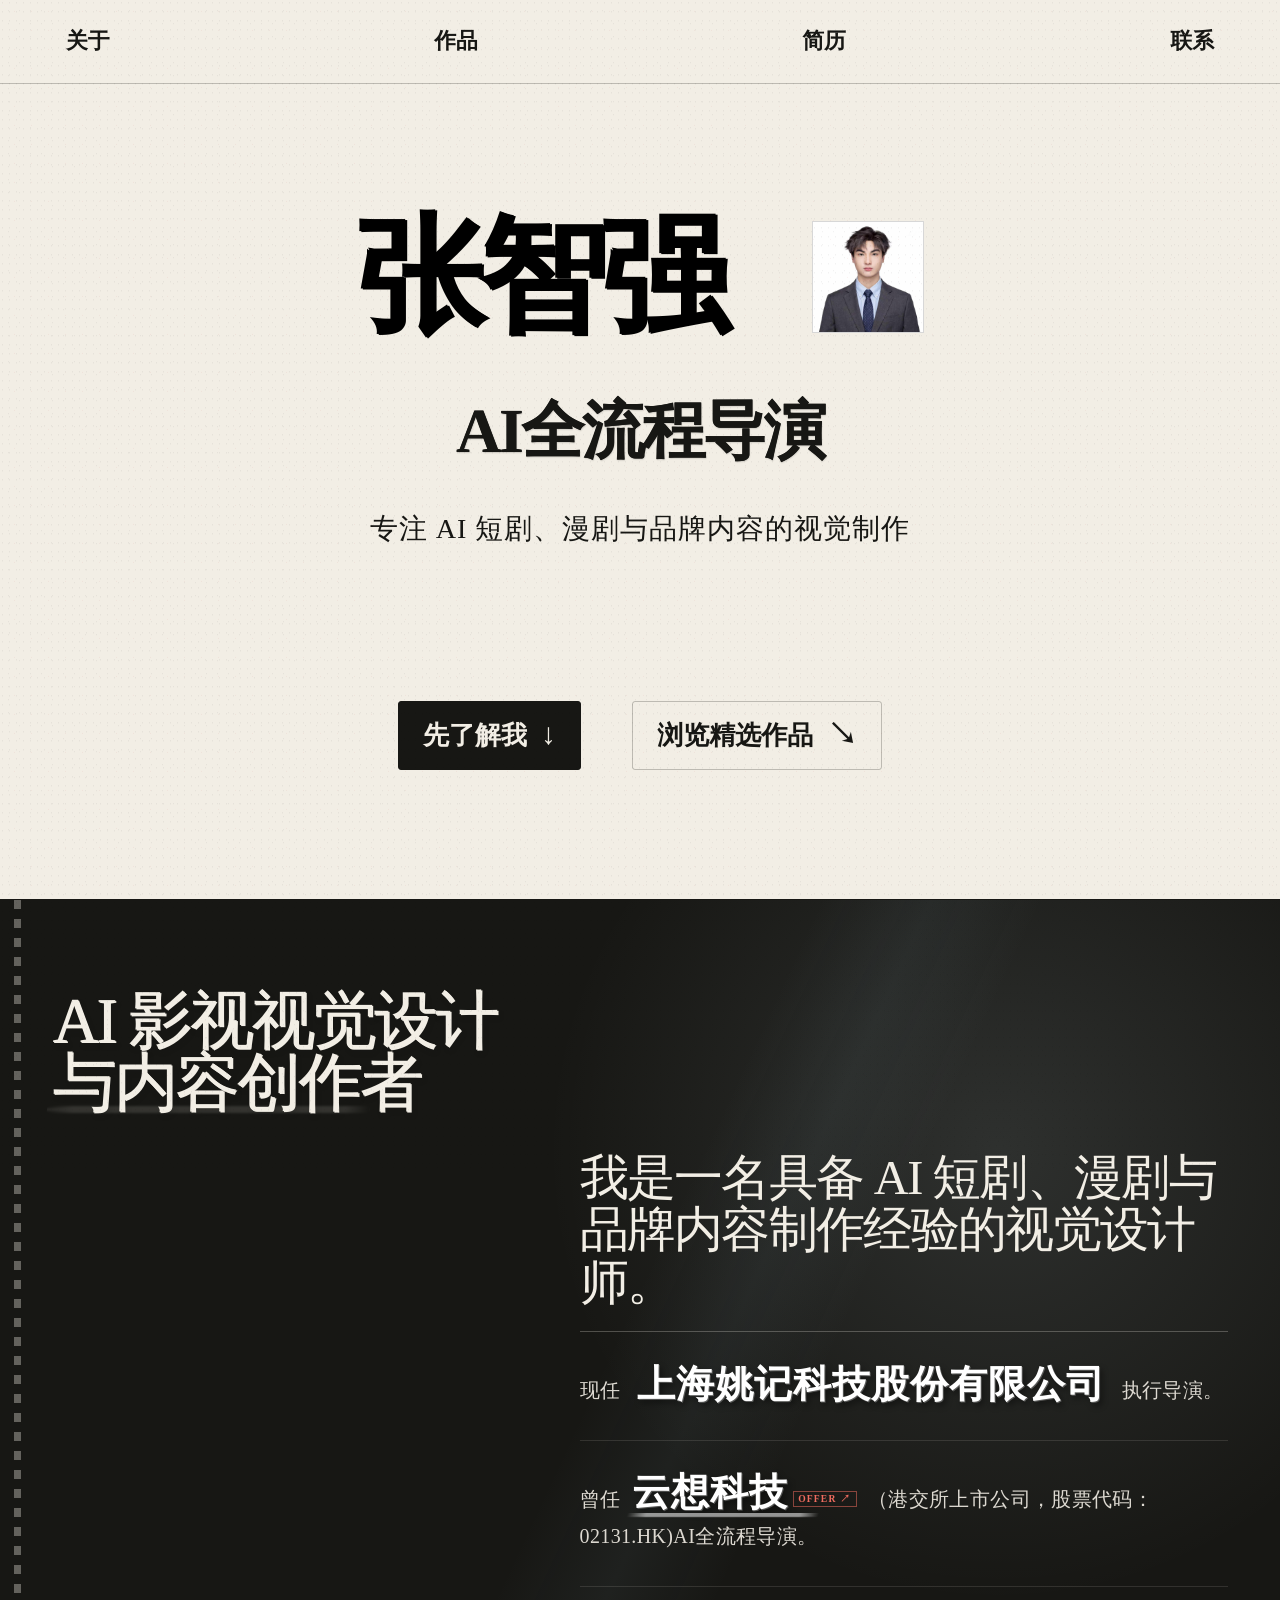
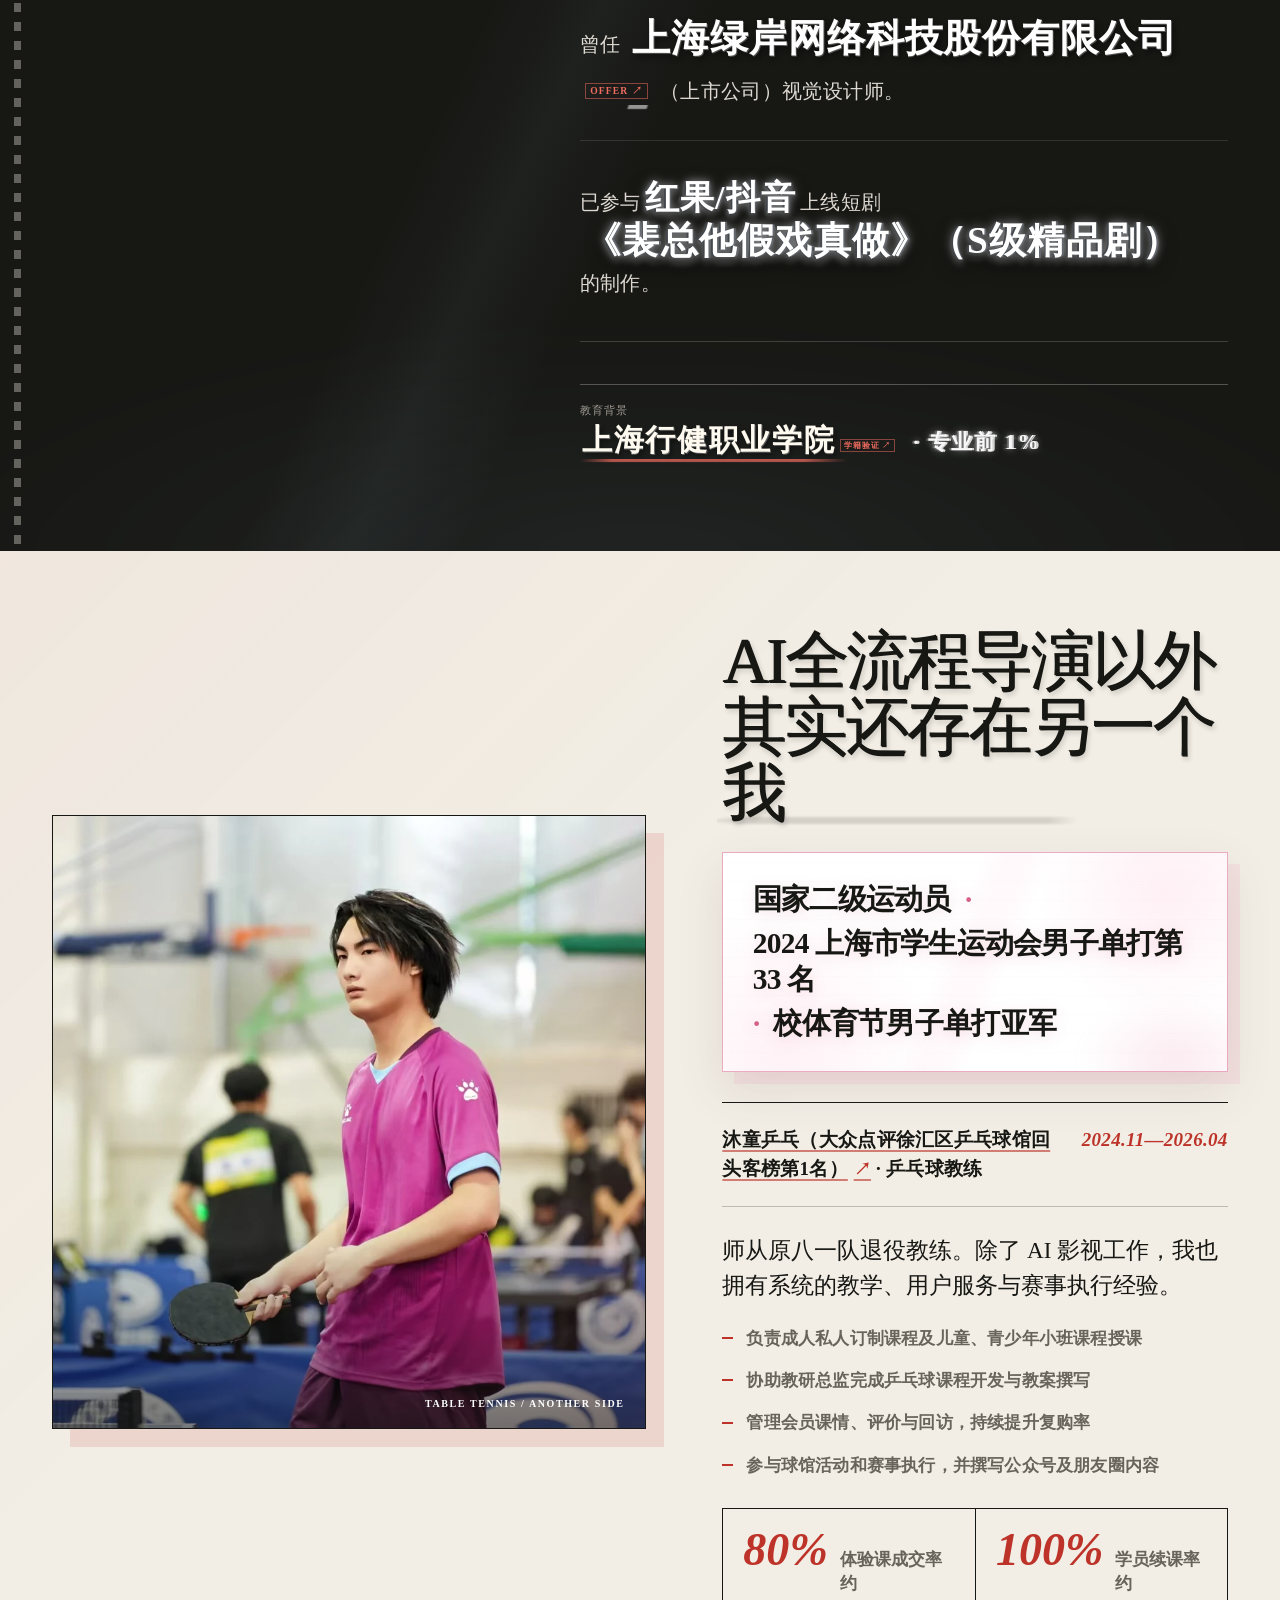
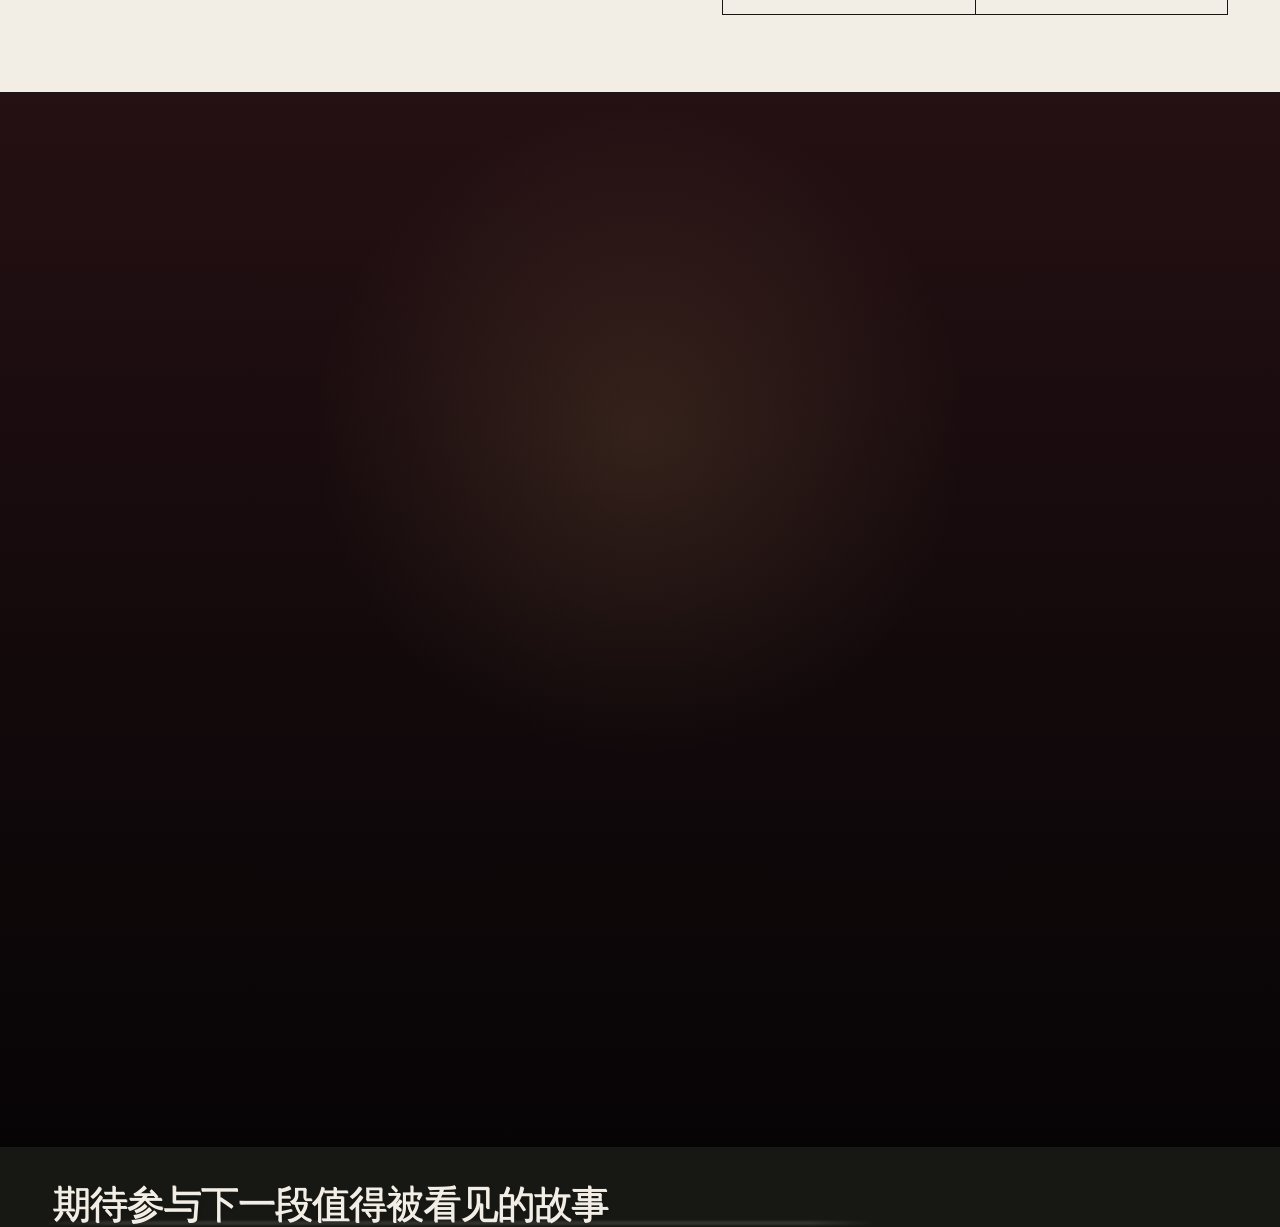
==== commit 788be7ae: "Add Yaoji executive director experience" ====
--- a/index.html
+++ b/index.html
@@ -1,2 +1,2 @@
-<!DOCTYPE html><html lang="zh-CN"><head><meta charSet="utf-8"/><meta name="viewport" content="width=device-width, initial-scale=1"/><link rel="preload" href="./fonts/lxgw-wenkai-500.woff2" as="font" crossorigin="anonymous" type="font/woff2"/><link rel="preload" href="./zhang-zhiqiang-portrait-wechat-opaque.jpg" as="image" fetchPriority="high"/><title>张智强｜AI全流程导演・作品集</title><meta name="description" content="张智强的个人求职作品集，展示AI全流程导演、AI短剧与漫剧视觉设计、AIGC内容制作、微电影和广告作品，以及个人经历与联系方式。"/><meta name="application-name" content="张智强个人作品集"/><meta name="keywords" content="张智强,张智强作品集,张智强个人作品集,AI全流程导演,AI影视视觉设计,AI短剧,漫剧,短剧导演,微电影,广告作品,影视求职"/><meta name="author" content="张智强"/><link rel="author" href="https://zzqaidirector.com/"/><meta name="creator" content="张智强"/><meta name="publisher" content="张智强"/><meta name="category" content="影视作品集"/><meta name="robots" content="index, follow"/><meta name="googlebot" content="index, follow, max-image-preview:large, max-snippet:-1, max-video-preview:-1"/><meta property="og:title" content="张智强｜AI全流程导演・作品集"/><meta property="og:description" content="张智强的个人求职作品集，展示AI全流程导演、AI短剧与漫剧视觉设计、AIGC内容制作、微电影和广告作品，以及个人经历与联系方式。"/><meta property="og:url" content="https://zzqaidirector.com/"/><meta property="og:site_name" content="张智强个人作品集"/><meta property="og:type" content="profile"/><meta property="og:locale" content="zh_CN"/><meta property="og:image" content="https://zzqaidirector.com/og.png"/><meta property="og:image:width" content="1736"/><meta property="og:image:height" content="909"/><meta property="og:image:alt" content="张智强｜AI全流程导演个人作品集"/><meta name="twitter:card" content="summary_large_image"/><meta name="twitter:title" content="张智强｜AI全流程导演・作品集"/><meta name="twitter:description" content="张智强的个人求职作品集，展示AI全流程导演、AI短剧与漫剧视觉设计、AIGC内容制作、微电影和广告作品，以及个人经历与联系方式。"/><meta name="twitter:image" content="https://zzqaidirector.com/og.png"/><link rel="canonical" href="https://zzqaidirector.com/"/><link rel="preload" href="./fonts/lxgw-wenkai-500.woff2" as="font" type="font/woff2" crossorigin="anonymous"/><script id="portfolio-structured-data" type="application/ld+json">{"@context":"https://schema.org","@graph":[{"@type":"WebSite","@id":"https://zzqaidirector.com/#website","url":"https://zzqaidirector.com/","name":"张智强个人作品集","alternateName":["张智强作品集","张智强｜AI全流程导演作品集"],"description":"张智强的个人求职作品集，展示AI全流程导演、AI短剧与漫剧视觉设计、AIGC内容制作、微电影和广告作品，以及个人经历与联系方式。","inLanguage":"zh-CN","publisher":{"@id":"https://zzqaidirector.com/#person"}},{"@type":"ProfilePage","@id":"https://zzqaidirector.com/#profile","url":"https://zzqaidirector.com/","name":"张智强｜AI全流程导演・作品集","description":"张智强的个人求职作品集，展示AI全流程导演、AI短剧与漫剧视觉设计、AIGC内容制作、微电影和广告作品，以及个人经历与联系方式。","inLanguage":"zh-CN","dateModified":"2026-09-08","isPartOf":{"@id":"https://zzqaidirector.com/#website"},"mainEntity":{"@id":"https://zzqaidirector.com/#person"}},{"@type":"Person","@id":"https://zzqaidirector.com/#person","name":"张智强","alternateName":"张智强 AI全流程导演","url":"https://zzqaidirector.com/","image":"https://zzqaidirector.com/zhang-zhiqiang-portrait-wechat-opaque.jpg","jobTitle":["AI全流程导演","影视视觉设计师"],"description":"张智强，专注AI短剧、漫剧与品牌内容视觉制作的AI全流程导演和影视视觉设计师。","email":"mailto:3241445250@qq.com","telephone":"+86-19945662439","alumniOf":{"@type":"CollegeOrUniversity","name":"上海行健职业学院"},"worksFor":[{"@type":"Organization","name":"云想科技"},{"@type":"Organization","name":"上海绿岸网络科技股份有限公司"}],"knowsAbout":["AI全流程导演","AI影视视觉设计","AIGC内容制作","短剧","漫剧","微电影","广告","导演","编剧","剪辑"]}]}</script>
-<link rel="stylesheet" href="./assets/portfolio.0b8b1520d0a5.css"></head><body><a class="skip-link" href="#main">跳到主要内容</a><header class="masthead" id="top"><nav class="nav" aria-label="主导航"><a class="ink-spray" href="#about">关于<span class="ink-particles" aria-hidden="true"><b></b><b></b><b></b><b></b><b></b><b></b><b></b><b></b><b></b><b></b><b></b><b></b><b></b><b></b><b></b><b></b></span></a><a class="ink-spray" href="#works">作品<span class="ink-particles" aria-hidden="true"><b></b><b></b><b></b><b></b><b></b><b></b><b></b><b></b><b></b><b></b><b></b><b></b><b></b><b></b><b></b><b></b></span></a><a class="ink-spray" href="./zhang-zhiqiang-resume.pdf?v=20261029" target="_blank" rel="noreferrer">简历<span class="ink-particles" aria-hidden="true"><b></b><b></b><b></b><b></b><b></b><b></b><b></b><b></b><b></b><b></b><b></b><b></b><b></b><b></b><b></b><b></b></span></a><a class="ink-spray" href="#contact">联系<span class="ink-particles" aria-hidden="true"><b></b><b></b><b></b><b></b><b></b><b></b><b></b><b></b><b></b><b></b><b></b><b></b><b></b><b></b><b></b><b></b></span></a></nav></header><main id="main"><section class="hero" aria-labelledby="hero-title"><div class="hero-copy"><div class="hero-heading"><div class="hero-identity"><h1 id="hero-title"><span class="name-ink ink-spray">张智强<span class="ink-particles" aria-hidden="true"><b></b><b></b><b></b><b></b><b></b><b></b><b></b><b></b><b></b><b></b><b></b><b></b><b></b><b></b><b></b><b></b></span></span></h1><div class="hero-caption"><div class="role-effect ink-display" data-text="AI全流程导演"><p class="role">AI全流程导演</p><span class="particle-field" aria-hidden="true"><i></i><i></i><i></i><i></i><i></i><i></i><i></i><i></i><i></i><i></i><i></i><i></i><i></i><i></i><i></i><i></i><i></i><i></i><i></i><i></i><i></i><i></i><i></i><i></i></span></div><p class="statement">专注 AI 短剧、漫剧与品牌内容的视觉制作</p></div></div><figure class="hero-illustration"><img src="./zhang-zhiqiang-portrait-wechat-opaque.jpg" alt="张智强证件照" width="1280" height="1280" decoding="async" fetchPriority="high"/></figure></div><div class="hero-actions"><div class="hero-link-group"><a class="text-link ink-spray" href="#about">先了解我 <span aria-hidden="true">↓</span><span class="ink-particles" aria-hidden="true"><b></b><b></b><b></b><b></b><b></b><b></b><b></b><b></b><b></b><b></b><b></b><b></b><b></b><b></b><b></b><b></b></span></a><a class="text-link ink-spray" href="#works">浏览精选作品 <span aria-hidden="true">↘</span><span class="ink-particles" aria-hidden="true"><b></b><b></b><b></b><b></b><b></b><b></b><b></b><b></b><b></b><b></b><b></b><b></b><b></b><b></b><b></b><b></b></span></a></div></div></div></section><section class="about" id="about" aria-labelledby="about-title"><div class="rain-layer" aria-hidden="true"><i style="left:0%;height:72px;animation-delay:-0s;animation-duration:0.82s;opacity:0.2"></i><i style="left:37%;height:91px;animation-delay:-0.23s;animation-duration:0.94s;opacity:0.28"></i><i style="left:74%;height:110px;animation-delay:-0.46s;animation-duration:1.06s;opacity:0.36"></i><i style="left:8%;height:129px;animation-delay:-0.6900000000000001s;animation-duration:1.18s;opacity:0.44"></i><i style="left:45%;height:148px;animation-delay:-0.92s;animation-duration:1.2999999999999998s;opacity:0.52"></i><i style="left:82%;height:167px;animation-delay:-1.1500000000000001s;animation-duration:1.42s;opacity:0.2"></i><i style="left:16%;height:72px;animation-delay:-1.3800000000000001s;animation-duration:1.54s;opacity:0.28"></i><i style="left:53%;height:91px;animation-delay:-1.61s;animation-duration:0.82s;opacity:0.36"></i><i style="left:90%;height:110px;animation-delay:-1.84s;animation-duration:0.94s;opacity:0.44"></i><i style="left:24%;height:129px;animation-delay:-2.0700000000000003s;animation-duration:1.06s;opacity:0.52"></i><i style="left:61%;height:148px;animation-delay:-2.3000000000000003s;animation-duration:1.18s;opacity:0.2"></i><i style="left:98%;height:167px;animation-delay:-0s;animation-duration:1.2999999999999998s;opacity:0.28"></i><i style="left:32%;height:72px;animation-delay:-0.23s;animation-duration:1.42s;opacity:0.36"></i><i style="left:69%;height:91px;animation-delay:-0.46s;animation-duration:1.54s;opacity:0.44"></i><i style="left:3%;height:110px;animation-delay:-0.6900000000000001s;animation-duration:0.82s;opacity:0.52"></i><i style="left:40%;height:129px;animation-delay:-0.92s;animation-duration:0.94s;opacity:0.2"></i><i style="left:77%;height:148px;animation-delay:-1.1500000000000001s;animation-duration:1.06s;opacity:0.28"></i><i style="left:11%;height:167px;animation-delay:-1.3800000000000001s;animation-duration:1.18s;opacity:0.36"></i><i style="left:48%;height:72px;animation-delay:-1.61s;animation-duration:1.2999999999999998s;opacity:0.44"></i><i style="left:85%;height:91px;animation-delay:-1.84s;animation-duration:1.42s;opacity:0.52"></i><i style="left:19%;height:110px;animation-delay:-2.0700000000000003s;animation-duration:1.54s;opacity:0.2"></i><i style="left:56%;height:129px;animation-delay:-2.3000000000000003s;animation-duration:0.82s;opacity:0.28"></i><i style="left:93%;height:148px;animation-delay:-0s;animation-duration:0.94s;opacity:0.36"></i><i style="left:27%;height:167px;animation-delay:-0.23s;animation-duration:1.06s;opacity:0.44"></i><i style="left:64%;height:72px;animation-delay:-0.46s;animation-duration:1.18s;opacity:0.52"></i><i style="left:101%;height:91px;animation-delay:-0.6900000000000001s;animation-duration:1.2999999999999998s;opacity:0.2"></i><i style="left:35%;height:110px;animation-delay:-0.92s;animation-duration:1.42s;opacity:0.28"></i><i style="left:72%;height:129px;animation-delay:-1.1500000000000001s;animation-duration:1.54s;opacity:0.36"></i><i style="left:6%;height:148px;animation-delay:-1.3800000000000001s;animation-duration:0.82s;opacity:0.44"></i><i style="left:43%;height:167px;animation-delay:-1.61s;animation-duration:0.94s;opacity:0.52"></i><i style="left:80%;height:72px;animation-delay:-1.84s;animation-duration:1.06s;opacity:0.2"></i><i style="left:14%;height:91px;animation-delay:-2.0700000000000003s;animation-duration:1.18s;opacity:0.28"></i><i style="left:51%;height:110px;animation-delay:-2.3000000000000003s;animation-duration:1.2999999999999998s;opacity:0.36"></i><i style="left:88%;height:129px;animation-delay:-0s;animation-duration:1.42s;opacity:0.44"></i><i style="left:22%;height:148px;animation-delay:-0.23s;animation-duration:1.54s;opacity:0.52"></i><i style="left:59%;height:167px;animation-delay:-0.46s;animation-duration:0.82s;opacity:0.2"></i><b class="rain-splash rain-splash-one"></b><b class="rain-splash rain-splash-two"></b><b class="rain-splash rain-splash-three"></b></div><div class="about-intro"><h2 class="ink-spray" id="about-title">AI 影视视觉设计与内容创作者<span class="ink-particles" aria-hidden="true"><b></b><b></b><b></b><b></b><b></b><b></b><b></b><b></b><b></b><b></b><b></b><b></b><b></b><b></b><b></b><b></b></span></h2></div><div class="about-copy"><p class="lead">我是一名具备 AI 短剧、漫剧与品牌内容制作经验的视觉设计师。</p><div class="employment-copy" aria-label="职业经历"><p class="employment-entry">现任<a class="company-offer-link" href="./offers/yunxiang-tech-offer.pdf" target="_blank" rel="noreferrer" aria-label="查看云想科技 Offer PDF" title="点击查看云想科技 Offer">云想科技</a>（港交所上市公司，股票代码：02131.HK)AI全流程导演，</p><p class="employment-entry">曾任<a class="company-offer-link" href="./offers/green-shore-offer.pdf" target="_blank" rel="noreferrer" aria-label="查看上海绿岸网络科技股份有限公司 Offer PDF" title="点击查看上海绿岸网络科技股份有限公司 Offer">上海绿岸网络科技股份有限公司</a>（上市公司）视觉设计师。</p><p class="employment-entry employment-entry-production">已参与<strong class="production-credit production-credit-platform" data-text="红果/抖音">红果/抖音</strong>上线短剧<a class="production-credit production-credit-title production-credit-link" data-text="《裴总他假戏真做》（S级精品剧）" href="https://novelquickapp.com/s/V2o2lzOQa24/" target="_blank" rel="noreferrer" aria-label="打开《裴总他假戏真做》（S级精品剧）短剧页面" title="点击观看《裴总他假戏真做》">《裴总他假戏真做》（S级精品剧）</a><span class="production-credit-tail"><span class="production-credit-suffix">的制作。</span></span></p></div><dl class="profile-facts"><div><dt>教育背景</dt><dd class="education-fact"><a class="education-proof-link" href="./documents/education-verification-zhang-zhiqiang.pdf" target="_blank" rel="noreferrer" aria-label="查看上海行健职业学院教育部学籍在线验证报告 PDF" title="点击查看教育部学籍在线验证报告">上海行健职业学院</a><span class="cyber-rank" data-text="· 专业前 1%">· 专业前 1%</span></dd></div></dl></div></section><section class="coach-story" aria-labelledby="coach-story-title"><figure class="coach-visual"><img src="./table-tennis-coach.webp" alt="张智强参加乒乓球比赛" width="1538" height="1024" loading="lazy" decoding="async"/><figcaption>TABLE TENNIS / ANOTHER SIDE</figcaption></figure><div class="coach-copy"><h2 class="ink-spray" id="coach-story-title">AI全流程导演以外其实还存在另一个我<span class="ink-particles" aria-hidden="true"><b></b><b></b><b></b><b></b><b></b><b></b><b></b><b></b><b></b><b></b><b></b><b></b><b></b><b></b><b></b><b></b></span></h2><p class="coach-credentials" aria-label="运动成绩：国家二级运动员；2024 上海市学生运动会男子单打第 33 名；校体育节男子单打亚军"><span class="sakura-rain" aria-hidden="true"><b style="left:5%;animation-delay:-0.00s;animation-duration:5.10s"></b><b style="left:22%;animation-delay:-0.61s;animation-duration:5.68s"></b><b style="left:39%;animation-delay:-1.22s;animation-duration:6.26s"></b><b style="left:56%;animation-delay:-1.83s;animation-duration:6.84s"></b><b style="left:73%;animation-delay:-2.44s;animation-duration:7.42s"></b><b style="left:90%;animation-delay:-3.05s;animation-duration:8.00s"></b><b style="left:7%;animation-delay:-3.66s;animation-duration:5.10s"></b><b style="left:24%;animation-delay:-4.27s;animation-duration:5.68s"></b><b style="left:41%;animation-delay:-4.88s;animation-duration:6.26s"></b><b style="left:58%;animation-delay:-5.49s;animation-duration:6.84s"></b><b style="left:75%;animation-delay:-6.10s;animation-duration:7.42s"></b><b style="left:92%;animation-delay:-6.71s;animation-duration:8.00s"></b><b style="left:9%;animation-delay:-7.32s;animation-duration:5.10s"></b><b style="left:26%;animation-delay:-7.93s;animation-duration:5.68s"></b><b style="left:43%;animation-delay:-8.54s;animation-duration:6.26s"></b><b style="left:60%;animation-delay:-9.15s;animation-duration:6.84s"></b><b style="left:77%;animation-delay:-9.76s;animation-duration:7.42s"></b><b style="left:94%;animation-delay:-10.37s;animation-duration:8.00s"></b><b style="left:11%;animation-delay:-10.98s;animation-duration:5.10s"></b><b style="left:28%;animation-delay:-11.59s;animation-duration:5.68s"></b></span><span class="credential-item">国家二级运动员</span><i aria-hidden="true">·</i><span class="credential-item">2024 上海市学生运动会男子单打第 33 名</span><i aria-hidden="true">·</i><span class="credential-item">校体育节男子单打亚军</span></p><div class="coach-role-line"><strong><a class="coach-company-link" href="./evidence/mutong-dianping-review.jpg" target="_blank" rel="noreferrer" aria-label="查看沐童乒乓大众点评回头客榜截图" title="点击查看大众点评截图">沐童乒乓（大众点评徐汇区乒乓球馆回头客榜第1名）</a><span> · 乒乓球教练</span></strong><span class="coach-period" aria-label="任职时间：2024年11月至2026年4月"><time dateTime="2024-11">2024.11</time><span aria-hidden="true">—</span><time dateTime="2026-04">2026.04</time></span></div><p class="coach-lead">师从原八一队退役教练。除了 AI 影视工作，我也拥有系统的教学、用户服务与赛事执行经验。</p><ul class="coach-duties"><li>负责成人私人订制课程及儿童、青少年小班课程授课</li><li>协助教研总监完成乒乓球课程开发与教案撰写</li><li>管理会员课情、评价与回访，持续提升复购率</li><li>参与球馆活动和赛事执行，并撰写公众号及朋友圈内容</li></ul><div class="coach-metrics" aria-label="乒乓球教练成果"><div><strong>80%</strong><span>体验课成交率约</span></div><div><strong>100%</strong><span>学员续课率约</span></div></div></div></section><section class="works" id="works" aria-labelledby="works-title"><div class="stage-scene" aria-hidden="true"><span class="stage-curtain stage-curtain-left"></span><span class="stage-curtain stage-curtain-right"></span><span class="stage-light stage-light-left"></span><span class="stage-light stage-light-right"></span><span class="stage-floor"></span><div class="stage-magician"><span class="magician-head"></span><span class="magician-body"></span><span class="magician-arm magician-arm-open"></span><span class="magician-arm magician-hat-arm"><i class="magician-hat"></i></span><span class="magician-leg magician-leg-left"></span><span class="magician-leg magician-leg-right"></span></div><div class="stage-audience"><i style="left:-2%;height:42px;animation-delay:-0s"></i><i style="left:4.4%;height:52px;animation-delay:-0.35s"></i><i style="left:10.8%;height:62px;animation-delay:-0.7s"></i><i style="left:17.200000000000003%;height:72px;animation-delay:-1.0499999999999998s"></i><i style="left:23.6%;height:42px;animation-delay:-1.4s"></i><i style="left:30%;height:52px;animation-delay:-1.75s"></i><i style="left:36.400000000000006%;height:62px;animation-delay:-2.0999999999999996s"></i><i style="left:42.800000000000004%;height:72px;animation-delay:-0s"></i><i style="left:49.2%;height:42px;animation-delay:-0.35s"></i><i style="left:55.6%;height:52px;animation-delay:-0.7s"></i><i style="left:62%;height:62px;animation-delay:-1.0499999999999998s"></i><i style="left:68.4%;height:72px;animation-delay:-1.4s"></i><i style="left:74.80000000000001%;height:42px;animation-delay:-1.75s"></i><i style="left:81.2%;height:52px;animation-delay:-2.0999999999999996s"></i><i style="left:87.60000000000001%;height:62px;animation-delay:-0s"></i><i style="left:94%;height:72px;animation-delay:-0.35s"></i><i style="left:100.4%;height:42px;animation-delay:-0.7s"></i></div></div><header class="section-head"><h2 class="ink-spray" id="works-title">四种创作方向，一种匠心<span class="ink-particles" aria-hidden="true"><b></b><b></b><b></b><b></b><b></b><b></b><b></b><b></b><b></b><b></b><b></b><b></b><b></b><b></b><b></b><b></b></span></h2><p class="section-note">SELECT A CATEGORY</p></header><div class="work-grid"><article class="work-card category-panel is-linked"><a class="category-link" href="./short-drama/" aria-label="打开短剧与漫剧作品页面"><div class="still"><span class="category-position" aria-hidden="true">01<!-- --> /<!-- --> <!-- -->04</span><h3 class="ink-spray">短剧/漫剧<span class="ink-particles" aria-hidden="true"><b></b><b></b><b></b><b></b><b></b><b></b><b></b><b></b><b></b><b></b><b></b><b></b><b></b><b></b><b></b><b></b></span></h3><span class="category-enter">点击进入 <span aria-hidden="true">→</span></span></div></a></article><article class="work-card category-panel is-linked"><a class="category-link" href="./prompt-skill/" aria-label="打开自编 system prompt 与 skill 页面"><div class="still"><span class="category-position" aria-hidden="true">02<!-- --> /<!-- --> <!-- -->04</span><h3 class="ink-spray">自编 system prompt / skill<span class="ink-particles" aria-hidden="true"><b></b><b></b><b></b><b></b><b></b><b></b><b></b><b></b><b></b><b></b><b></b><b></b><b></b><b></b><b></b><b></b></span></h3><span class="category-enter">点击进入 <span aria-hidden="true">→</span></span></div></a></article><article class="work-card category-panel is-linked"><a class="category-link" href="./advertising/" aria-label="打开广告作品页面"><div class="still"><span class="category-position" aria-hidden="true">03<!-- --> /<!-- --> <!-- -->04</span><h3 class="ink-spray">广告<span class="ink-particles" aria-hidden="true"><b></b><b></b><b></b><b></b><b></b><b></b><b></b><b></b><b></b><b></b><b></b><b></b><b></b><b></b><b></b><b></b></span></h3><span class="category-enter">点击进入 <span aria-hidden="true">→</span></span></div></a></article><article class="work-card category-panel is-coming-soon" aria-disabled="true"><div class="still"><span class="category-position" aria-hidden="true">04<!-- --> /<!-- --> <!-- -->04</span><h3 class="ink-spray">微电影<span class="ink-particles" aria-hidden="true"><b></b><b></b><b></b><b></b><b></b><b></b><b></b><b></b><b></b><b></b><b></b><b></b><b></b><b></b><b></b><b></b></span></h3><span class="category-coming-soon">暂未开放 · 敬请期待</span></div></article></div></section></main><footer class="contact" id="contact"><a class="contact-close" href="#top" aria-label="关闭联系方式">关闭 ×</a><h2 class="ink-spray">期待参与下一段值得被看见的故事<span class="ink-particles" aria-hidden="true"><b></b><b></b><b></b><b></b><b></b><b></b><b></b><b></b><b></b><b></b><b></b><b></b><b></b><b></b><b></b><b></b></span></h2><div class="contact-links" aria-label="联系方式"><a class="ink-spray" href="tel:+8619954662439">电话：19945662439<span class="ink-particles" aria-hidden="true"><b></b><b></b><b></b><b></b><b></b><b></b><b></b><b></b><b></b><b></b><b></b><b></b><b></b><b></b><b></b><b></b></span></a><a class="ink-spray" href="mailto:3241445250@qq.com">邮箱：3241445250@qq.com<span class="ink-particles" aria-hidden="true"><b></b><b></b><b></b><b></b><b></b><b></b><b></b><b></b><b></b><b></b><b></b><b></b><b></b><b></b><b></b><b></b></span></a><a class="ink-spray" href="./zhang-zhiqiang-resume.pdf?v=20261029" target="_blank" rel="noreferrer">查看简历 PDF<span class="ink-particles" aria-hidden="true"><b></b><b></b><b></b><b></b><b></b><b></b><b></b><b></b><b></b><b></b><b></b><b></b><b></b><b></b><b></b><b></b></span></a><a class="ink-spray" href="#top">返回顶部 ↑<span class="ink-particles" aria-hidden="true"><b></b><b></b><b></b><b></b><b></b><b></b><b></b><b></b><b></b><b></b><b></b><b></b><b></b><b></b><b></b><b></b></span></a></div><p class="site-registration"><a href="https://beian.miit.gov.cn/" target="_blank" rel="noreferrer" aria-label="前往工信部备案管理系统查询沪ICP备2026042235号-1">沪ICP备2026042235号-1</a></p></footer></body></html>+<!DOCTYPE html><html lang="zh-CN"><head><meta charSet="utf-8"/><meta name="viewport" content="width=device-width, initial-scale=1"/><link rel="preload" href="./fonts/lxgw-wenkai-500.woff2" as="font" crossorigin="anonymous" type="font/woff2"/><link rel="preload" href="./zhang-zhiqiang-portrait-wechat-opaque.jpg" as="image" fetchPriority="high"/><title>张智强｜AI全流程导演・作品集</title><meta name="description" content="张智强的个人求职作品集，展示AI全流程导演、AI短剧与漫剧视觉设计、AIGC内容制作、微电影和广告作品，以及个人经历与联系方式。"/><meta name="application-name" content="张智强个人作品集"/><meta name="keywords" content="张智强,张智强作品集,张智强个人作品集,AI全流程导演,AI影视视觉设计,AI短剧,漫剧,短剧导演,微电影,广告作品,影视求职"/><meta name="author" content="张智强"/><link rel="author" href="https://zzqaidirector.com/"/><meta name="creator" content="张智强"/><meta name="publisher" content="张智强"/><meta name="category" content="影视作品集"/><meta name="robots" content="index, follow"/><meta name="googlebot" content="index, follow, max-image-preview:large, max-snippet:-1, max-video-preview:-1"/><meta property="og:title" content="张智强｜AI全流程导演・作品集"/><meta property="og:description" content="张智强的个人求职作品集，展示AI全流程导演、AI短剧与漫剧视觉设计、AIGC内容制作、微电影和广告作品，以及个人经历与联系方式。"/><meta property="og:url" content="https://zzqaidirector.com/"/><meta property="og:site_name" content="张智强个人作品集"/><meta property="og:type" content="profile"/><meta property="og:locale" content="zh_CN"/><meta property="og:image" content="https://zzqaidirector.com/og.png"/><meta property="og:image:width" content="1736"/><meta property="og:image:height" content="909"/><meta property="og:image:alt" content="张智强｜AI全流程导演个人作品集"/><meta name="twitter:card" content="summary_large_image"/><meta name="twitter:title" content="张智强｜AI全流程导演・作品集"/><meta name="twitter:description" content="张智强的个人求职作品集，展示AI全流程导演、AI短剧与漫剧视觉设计、AIGC内容制作、微电影和广告作品，以及个人经历与联系方式。"/><meta name="twitter:image" content="https://zzqaidirector.com/og.png"/><link rel="canonical" href="https://zzqaidirector.com/"/><link rel="preload" href="./fonts/lxgw-wenkai-500.woff2" as="font" type="font/woff2" crossorigin="anonymous"/><script id="portfolio-structured-data" type="application/ld+json">{"@context":"https://schema.org","@graph":[{"@type":"WebSite","@id":"https://zzqaidirector.com/#website","url":"https://zzqaidirector.com/","name":"张智强个人作品集","alternateName":["张智强作品集","张智强｜AI全流程导演作品集"],"description":"张智强的个人求职作品集，展示AI全流程导演、AI短剧与漫剧视觉设计、AIGC内容制作、微电影和广告作品，以及个人经历与联系方式。","inLanguage":"zh-CN","publisher":{"@id":"https://zzqaidirector.com/#person"}},{"@type":"ProfilePage","@id":"https://zzqaidirector.com/#profile","url":"https://zzqaidirector.com/","name":"张智强｜AI全流程导演・作品集","description":"张智强的个人求职作品集，展示AI全流程导演、AI短剧与漫剧视觉设计、AIGC内容制作、微电影和广告作品，以及个人经历与联系方式。","inLanguage":"zh-CN","dateModified":"2026-11-06","isPartOf":{"@id":"https://zzqaidirector.com/#website"},"mainEntity":{"@id":"https://zzqaidirector.com/#person"}},{"@type":"Person","@id":"https://zzqaidirector.com/#person","name":"张智强","alternateName":"张智强 AI全流程导演","url":"https://zzqaidirector.com/","image":"https://zzqaidirector.com/zhang-zhiqiang-portrait-wechat-opaque.jpg","jobTitle":["执行导演","AI全流程导演","影视视觉设计师"],"description":"张智强，专注AI短剧、漫剧与品牌内容视觉制作的AI全流程导演和影视视觉设计师。","email":"mailto:3241445250@qq.com","telephone":"+86-19945662439","alumniOf":{"@type":"CollegeOrUniversity","name":"上海行健职业学院"},"worksFor":[{"@type":"Organization","name":"上海姚记科技股份有限公司"}],"knowsAbout":["AI全流程导演","AI影视视觉设计","AIGC内容制作","短剧","漫剧","微电影","广告","导演","编剧","剪辑"]}]}</script>
+<link rel="stylesheet" href="./assets/portfolio.9bbdec221a63.css"></head><body><a class="skip-link" href="#main">跳到主要内容</a><header class="masthead" id="top"><nav class="nav" aria-label="主导航"><a class="ink-spray" href="#about">关于<span class="ink-particles" aria-hidden="true"><b></b><b></b><b></b><b></b><b></b><b></b><b></b><b></b><b></b><b></b><b></b><b></b><b></b><b></b><b></b><b></b></span></a><a class="ink-spray" href="#works">作品<span class="ink-particles" aria-hidden="true"><b></b><b></b><b></b><b></b><b></b><b></b><b></b><b></b><b></b><b></b><b></b><b></b><b></b><b></b><b></b><b></b></span></a><a class="ink-spray" href="./zhang-zhiqiang-resume.pdf?v=20261029" target="_blank" rel="noreferrer">简历<span class="ink-particles" aria-hidden="true"><b></b><b></b><b></b><b></b><b></b><b></b><b></b><b></b><b></b><b></b><b></b><b></b><b></b><b></b><b></b><b></b></span></a><a class="ink-spray" href="#contact">联系<span class="ink-particles" aria-hidden="true"><b></b><b></b><b></b><b></b><b></b><b></b><b></b><b></b><b></b><b></b><b></b><b></b><b></b><b></b><b></b><b></b></span></a></nav></header><main id="main"><section class="hero" aria-labelledby="hero-title"><div class="hero-copy"><div class="hero-heading"><div class="hero-identity"><h1 id="hero-title"><span class="name-ink ink-spray">张智强<span class="ink-particles" aria-hidden="true"><b></b><b></b><b></b><b></b><b></b><b></b><b></b><b></b><b></b><b></b><b></b><b></b><b></b><b></b><b></b><b></b></span></span></h1><div class="hero-caption"><div class="role-effect ink-display" data-text="AI全流程导演"><p class="role">AI全流程导演</p><span class="particle-field" aria-hidden="true"><i></i><i></i><i></i><i></i><i></i><i></i><i></i><i></i><i></i><i></i><i></i><i></i><i></i><i></i><i></i><i></i><i></i><i></i><i></i><i></i><i></i><i></i><i></i><i></i></span></div><p class="statement">专注 AI 短剧、漫剧与品牌内容的视觉制作</p></div></div><figure class="hero-illustration"><img src="./zhang-zhiqiang-portrait-wechat-opaque.jpg" alt="张智强证件照" width="1280" height="1280" decoding="async" fetchPriority="high"/></figure></div><div class="hero-actions"><div class="hero-link-group"><a class="text-link ink-spray" href="#about">先了解我 <span aria-hidden="true">↓</span><span class="ink-particles" aria-hidden="true"><b></b><b></b><b></b><b></b><b></b><b></b><b></b><b></b><b></b><b></b><b></b><b></b><b></b><b></b><b></b><b></b></span></a><a class="text-link ink-spray" href="#works">浏览精选作品 <span aria-hidden="true">↘</span><span class="ink-particles" aria-hidden="true"><b></b><b></b><b></b><b></b><b></b><b></b><b></b><b></b><b></b><b></b><b></b><b></b><b></b><b></b><b></b><b></b></span></a></div></div></div></section><section class="about" id="about" aria-labelledby="about-title"><div class="rain-layer" aria-hidden="true"><i style="left:0%;height:72px;animation-delay:-0s;animation-duration:0.82s;opacity:0.2"></i><i style="left:37%;height:91px;animation-delay:-0.23s;animation-duration:0.94s;opacity:0.28"></i><i style="left:74%;height:110px;animation-delay:-0.46s;animation-duration:1.06s;opacity:0.36"></i><i style="left:8%;height:129px;animation-delay:-0.6900000000000001s;animation-duration:1.18s;opacity:0.44"></i><i style="left:45%;height:148px;animation-delay:-0.92s;animation-duration:1.2999999999999998s;opacity:0.52"></i><i style="left:82%;height:167px;animation-delay:-1.1500000000000001s;animation-duration:1.42s;opacity:0.2"></i><i style="left:16%;height:72px;animation-delay:-1.3800000000000001s;animation-duration:1.54s;opacity:0.28"></i><i style="left:53%;height:91px;animation-delay:-1.61s;animation-duration:0.82s;opacity:0.36"></i><i style="left:90%;height:110px;animation-delay:-1.84s;animation-duration:0.94s;opacity:0.44"></i><i style="left:24%;height:129px;animation-delay:-2.0700000000000003s;animation-duration:1.06s;opacity:0.52"></i><i style="left:61%;height:148px;animation-delay:-2.3000000000000003s;animation-duration:1.18s;opacity:0.2"></i><i style="left:98%;height:167px;animation-delay:-0s;animation-duration:1.2999999999999998s;opacity:0.28"></i><i style="left:32%;height:72px;animation-delay:-0.23s;animation-duration:1.42s;opacity:0.36"></i><i style="left:69%;height:91px;animation-delay:-0.46s;animation-duration:1.54s;opacity:0.44"></i><i style="left:3%;height:110px;animation-delay:-0.6900000000000001s;animation-duration:0.82s;opacity:0.52"></i><i style="left:40%;height:129px;animation-delay:-0.92s;animation-duration:0.94s;opacity:0.2"></i><i style="left:77%;height:148px;animation-delay:-1.1500000000000001s;animation-duration:1.06s;opacity:0.28"></i><i style="left:11%;height:167px;animation-delay:-1.3800000000000001s;animation-duration:1.18s;opacity:0.36"></i><i style="left:48%;height:72px;animation-delay:-1.61s;animation-duration:1.2999999999999998s;opacity:0.44"></i><i style="left:85%;height:91px;animation-delay:-1.84s;animation-duration:1.42s;opacity:0.52"></i><i style="left:19%;height:110px;animation-delay:-2.0700000000000003s;animation-duration:1.54s;opacity:0.2"></i><i style="left:56%;height:129px;animation-delay:-2.3000000000000003s;animation-duration:0.82s;opacity:0.28"></i><i style="left:93%;height:148px;animation-delay:-0s;animation-duration:0.94s;opacity:0.36"></i><i style="left:27%;height:167px;animation-delay:-0.23s;animation-duration:1.06s;opacity:0.44"></i><i style="left:64%;height:72px;animation-delay:-0.46s;animation-duration:1.18s;opacity:0.52"></i><i style="left:101%;height:91px;animation-delay:-0.6900000000000001s;animation-duration:1.2999999999999998s;opacity:0.2"></i><i style="left:35%;height:110px;animation-delay:-0.92s;animation-duration:1.42s;opacity:0.28"></i><i style="left:72%;height:129px;animation-delay:-1.1500000000000001s;animation-duration:1.54s;opacity:0.36"></i><i style="left:6%;height:148px;animation-delay:-1.3800000000000001s;animation-duration:0.82s;opacity:0.44"></i><i style="left:43%;height:167px;animation-delay:-1.61s;animation-duration:0.94s;opacity:0.52"></i><i style="left:80%;height:72px;animation-delay:-1.84s;animation-duration:1.06s;opacity:0.2"></i><i style="left:14%;height:91px;animation-delay:-2.0700000000000003s;animation-duration:1.18s;opacity:0.28"></i><i style="left:51%;height:110px;animation-delay:-2.3000000000000003s;animation-duration:1.2999999999999998s;opacity:0.36"></i><i style="left:88%;height:129px;animation-delay:-0s;animation-duration:1.42s;opacity:0.44"></i><i style="left:22%;height:148px;animation-delay:-0.23s;animation-duration:1.54s;opacity:0.52"></i><i style="left:59%;height:167px;animation-delay:-0.46s;animation-duration:0.82s;opacity:0.2"></i><b class="rain-splash rain-splash-one"></b><b class="rain-splash rain-splash-two"></b><b class="rain-splash rain-splash-three"></b></div><div class="about-intro"><h2 class="ink-spray" id="about-title">AI 影视视觉设计与内容创作者<span class="ink-particles" aria-hidden="true"><b></b><b></b><b></b><b></b><b></b><b></b><b></b><b></b><b></b><b></b><b></b><b></b><b></b><b></b><b></b><b></b></span></h2></div><div class="about-copy"><p class="lead">我是一名具备 AI 短剧、漫剧与品牌内容制作经验的视觉设计师。</p><div class="employment-copy" aria-label="职业经历"><p class="employment-entry">现任 <strong class="company-name">上海姚记科技股份有限公司</strong> 执行导演。</p><p class="employment-entry">曾任<a class="company-offer-link" href="./offers/yunxiang-tech-offer.pdf" target="_blank" rel="noreferrer" aria-label="查看云想科技 Offer PDF" title="点击查看云想科技 Offer">云想科技</a>（港交所上市公司，股票代码：02131.HK)AI全流程导演。</p><p class="employment-entry">曾任<a class="company-offer-link" href="./offers/green-shore-offer.pdf" target="_blank" rel="noreferrer" aria-label="查看上海绿岸网络科技股份有限公司 Offer PDF" title="点击查看上海绿岸网络科技股份有限公司 Offer">上海绿岸网络科技股份有限公司</a>（上市公司）视觉设计师。</p><p class="employment-entry employment-entry-production">已参与<strong class="production-credit production-credit-platform" data-text="红果/抖音">红果/抖音</strong>上线短剧<a class="production-credit production-credit-title production-credit-link" data-text="《裴总他假戏真做》（S级精品剧）" href="https://novelquickapp.com/s/V2o2lzOQa24/" target="_blank" rel="noreferrer" aria-label="打开《裴总他假戏真做》（S级精品剧）短剧页面" title="点击观看《裴总他假戏真做》">《裴总他假戏真做》（S级精品剧）</a><span class="production-credit-tail"><span class="production-credit-suffix">的制作。</span></span></p></div><dl class="profile-facts"><div><dt>教育背景</dt><dd class="education-fact"><a class="education-proof-link" href="./documents/education-verification-zhang-zhiqiang.pdf" target="_blank" rel="noreferrer" aria-label="查看上海行健职业学院教育部学籍在线验证报告 PDF" title="点击查看教育部学籍在线验证报告">上海行健职业学院</a><span class="cyber-rank" data-text="· 专业前 1%">· 专业前 1%</span></dd></div></dl></div></section><section class="coach-story" aria-labelledby="coach-story-title"><figure class="coach-visual"><img src="./table-tennis-coach.webp" alt="张智强参加乒乓球比赛" width="1538" height="1024" loading="lazy" decoding="async"/><figcaption>TABLE TENNIS / ANOTHER SIDE</figcaption></figure><div class="coach-copy"><h2 class="ink-spray" id="coach-story-title">AI全流程导演以外其实还存在另一个我<span class="ink-particles" aria-hidden="true"><b></b><b></b><b></b><b></b><b></b><b></b><b></b><b></b><b></b><b></b><b></b><b></b><b></b><b></b><b></b><b></b></span></h2><p class="coach-credentials" aria-label="运动成绩：国家二级运动员；2024 上海市学生运动会男子单打第 33 名；校体育节男子单打亚军"><span class="sakura-rain" aria-hidden="true"><b style="left:5%;animation-delay:-0.00s;animation-duration:5.10s"></b><b style="left:22%;animation-delay:-0.61s;animation-duration:5.68s"></b><b style="left:39%;animation-delay:-1.22s;animation-duration:6.26s"></b><b style="left:56%;animation-delay:-1.83s;animation-duration:6.84s"></b><b style="left:73%;animation-delay:-2.44s;animation-duration:7.42s"></b><b style="left:90%;animation-delay:-3.05s;animation-duration:8.00s"></b><b style="left:7%;animation-delay:-3.66s;animation-duration:5.10s"></b><b style="left:24%;animation-delay:-4.27s;animation-duration:5.68s"></b><b style="left:41%;animation-delay:-4.88s;animation-duration:6.26s"></b><b style="left:58%;animation-delay:-5.49s;animation-duration:6.84s"></b><b style="left:75%;animation-delay:-6.10s;animation-duration:7.42s"></b><b style="left:92%;animation-delay:-6.71s;animation-duration:8.00s"></b><b style="left:9%;animation-delay:-7.32s;animation-duration:5.10s"></b><b style="left:26%;animation-delay:-7.93s;animation-duration:5.68s"></b><b style="left:43%;animation-delay:-8.54s;animation-duration:6.26s"></b><b style="left:60%;animation-delay:-9.15s;animation-duration:6.84s"></b><b style="left:77%;animation-delay:-9.76s;animation-duration:7.42s"></b><b style="left:94%;animation-delay:-10.37s;animation-duration:8.00s"></b><b style="left:11%;animation-delay:-10.98s;animation-duration:5.10s"></b><b style="left:28%;animation-delay:-11.59s;animation-duration:5.68s"></b></span><span class="credential-item">国家二级运动员</span><i aria-hidden="true">·</i><span class="credential-item">2024 上海市学生运动会男子单打第 33 名</span><i aria-hidden="true">·</i><span class="credential-item">校体育节男子单打亚军</span></p><div class="coach-role-line"><strong><a class="coach-company-link" href="./evidence/mutong-dianping-review.jpg" target="_blank" rel="noreferrer" aria-label="查看沐童乒乓大众点评回头客榜截图" title="点击查看大众点评截图">沐童乒乓（大众点评徐汇区乒乓球馆回头客榜第1名）</a><span> · 乒乓球教练</span></strong><span class="coach-period" aria-label="任职时间：2024年11月至2026年4月"><time dateTime="2024-11">2024.11</time><span aria-hidden="true">—</span><time dateTime="2026-04">2026.04</time></span></div><p class="coach-lead">师从原八一队退役教练。除了 AI 影视工作，我也拥有系统的教学、用户服务与赛事执行经验。</p><ul class="coach-duties"><li>负责成人私人订制课程及儿童、青少年小班课程授课</li><li>协助教研总监完成乒乓球课程开发与教案撰写</li><li>管理会员课情、评价与回访，持续提升复购率</li><li>参与球馆活动和赛事执行，并撰写公众号及朋友圈内容</li></ul><div class="coach-metrics" aria-label="乒乓球教练成果"><div><strong>80%</strong><span>体验课成交率约</span></div><div><strong>100%</strong><span>学员续课率约</span></div></div></div></section><section class="works" id="works" aria-labelledby="works-title"><div class="stage-scene" aria-hidden="true"><span class="stage-curtain stage-curtain-left"></span><span class="stage-curtain stage-curtain-right"></span><span class="stage-light stage-light-left"></span><span class="stage-light stage-light-right"></span><span class="stage-floor"></span><div class="stage-magician"><span class="magician-head"></span><span class="magician-body"></span><span class="magician-arm magician-arm-open"></span><span class="magician-arm magician-hat-arm"><i class="magician-hat"></i></span><span class="magician-leg magician-leg-left"></span><span class="magician-leg magician-leg-right"></span></div><div class="stage-audience"><i style="left:-2%;height:42px;animation-delay:-0s"></i><i style="left:4.4%;height:52px;animation-delay:-0.35s"></i><i style="left:10.8%;height:62px;animation-delay:-0.7s"></i><i style="left:17.200000000000003%;height:72px;animation-delay:-1.0499999999999998s"></i><i style="left:23.6%;height:42px;animation-delay:-1.4s"></i><i style="left:30%;height:52px;animation-delay:-1.75s"></i><i style="left:36.400000000000006%;height:62px;animation-delay:-2.0999999999999996s"></i><i style="left:42.800000000000004%;height:72px;animation-delay:-0s"></i><i style="left:49.2%;height:42px;animation-delay:-0.35s"></i><i style="left:55.6%;height:52px;animation-delay:-0.7s"></i><i style="left:62%;height:62px;animation-delay:-1.0499999999999998s"></i><i style="left:68.4%;height:72px;animation-delay:-1.4s"></i><i style="left:74.80000000000001%;height:42px;animation-delay:-1.75s"></i><i style="left:81.2%;height:52px;animation-delay:-2.0999999999999996s"></i><i style="left:87.60000000000001%;height:62px;animation-delay:-0s"></i><i style="left:94%;height:72px;animation-delay:-0.35s"></i><i style="left:100.4%;height:42px;animation-delay:-0.7s"></i></div></div><header class="section-head"><h2 class="ink-spray" id="works-title">四种创作方向，一种匠心<span class="ink-particles" aria-hidden="true"><b></b><b></b><b></b><b></b><b></b><b></b><b></b><b></b><b></b><b></b><b></b><b></b><b></b><b></b><b></b><b></b></span></h2><p class="section-note">SELECT A CATEGORY</p></header><div class="work-grid"><article class="work-card category-panel is-linked"><a class="category-link" href="./short-drama/" aria-label="打开短剧与漫剧作品页面"><div class="still"><span class="category-position" aria-hidden="true">01<!-- --> /<!-- --> <!-- -->04</span><h3 class="ink-spray">短剧/漫剧<span class="ink-particles" aria-hidden="true"><b></b><b></b><b></b><b></b><b></b><b></b><b></b><b></b><b></b><b></b><b></b><b></b><b></b><b></b><b></b><b></b></span></h3><span class="category-enter">点击进入 <span aria-hidden="true">→</span></span></div></a></article><article class="work-card category-panel is-linked"><a class="category-link" href="./prompt-skill/" aria-label="打开自编 system prompt 与 skill 页面"><div class="still"><span class="category-position" aria-hidden="true">02<!-- --> /<!-- --> <!-- -->04</span><h3 class="ink-spray">自编 system prompt / skill<span class="ink-particles" aria-hidden="true"><b></b><b></b><b></b><b></b><b></b><b></b><b></b><b></b><b></b><b></b><b></b><b></b><b></b><b></b><b></b><b></b></span></h3><span class="category-enter">点击进入 <span aria-hidden="true">→</span></span></div></a></article><article class="work-card category-panel is-linked"><a class="category-link" href="./advertising/" aria-label="打开广告作品页面"><div class="still"><span class="category-position" aria-hidden="true">03<!-- --> /<!-- --> <!-- -->04</span><h3 class="ink-spray">广告<span class="ink-particles" aria-hidden="true"><b></b><b></b><b></b><b></b><b></b><b></b><b></b><b></b><b></b><b></b><b></b><b></b><b></b><b></b><b></b><b></b></span></h3><span class="category-enter">点击进入 <span aria-hidden="true">→</span></span></div></a></article><article class="work-card category-panel is-coming-soon" aria-disabled="true"><div class="still"><span class="category-position" aria-hidden="true">04<!-- --> /<!-- --> <!-- -->04</span><h3 class="ink-spray">微电影<span class="ink-particles" aria-hidden="true"><b></b><b></b><b></b><b></b><b></b><b></b><b></b><b></b><b></b><b></b><b></b><b></b><b></b><b></b><b></b><b></b></span></h3><span class="category-coming-soon">暂未开放 · 敬请期待</span></div></article></div></section></main><footer class="contact" id="contact"><a class="contact-close" href="#top" aria-label="关闭联系方式">关闭 ×</a><h2 class="ink-spray">期待参与下一段值得被看见的故事<span class="ink-particles" aria-hidden="true"><b></b><b></b><b></b><b></b><b></b><b></b><b></b><b></b><b></b><b></b><b></b><b></b><b></b><b></b><b></b><b></b></span></h2><div class="contact-links" aria-label="联系方式"><a class="ink-spray" href="tel:+8619954662439">电话：19945662439<span class="ink-particles" aria-hidden="true"><b></b><b></b><b></b><b></b><b></b><b></b><b></b><b></b><b></b><b></b><b></b><b></b><b></b><b></b><b></b><b></b></span></a><a class="ink-spray" href="mailto:3241445250@qq.com">邮箱：3241445250@qq.com<span class="ink-particles" aria-hidden="true"><b></b><b></b><b></b><b></b><b></b><b></b><b></b><b></b><b></b><b></b><b></b><b></b><b></b><b></b><b></b><b></b></span></a><a class="ink-spray" href="./zhang-zhiqiang-resume.pdf?v=20261029" target="_blank" rel="noreferrer">查看简历 PDF<span class="ink-particles" aria-hidden="true"><b></b><b></b><b></b><b></b><b></b><b></b><b></b><b></b><b></b><b></b><b></b><b></b><b></b><b></b><b></b><b></b></span></a><a class="ink-spray" href="#top">返回顶部 ↑<span class="ink-particles" aria-hidden="true"><b></b><b></b><b></b><b></b><b></b><b></b><b></b><b></b><b></b><b></b><b></b><b></b><b></b><b></b><b></b><b></b></span></a></div><p class="site-registration"><a href="https://beian.miit.gov.cn/" target="_blank" rel="noreferrer" aria-label="前往工信部备案管理系统查询沪ICP备2026042235号-1">沪ICP备2026042235号-1</a></p></footer></body></html>
--- a/assets/portfolio.9bbdec221a63.css
+++ b/assets/portfolio.9bbdec221a63.css
@@ -0,0 +1,3731 @@
+@font-face {
+  font-family: "LXGW WenKai Portfolio";
+  font-style: normal;
+  font-display: block;
+  font-weight: 500;
+  src: url("../fonts/lxgw-wenkai-500.woff2") format("woff2");
+}
+
+:root {
+  --paper: #f2eee5;
+  --paper-deep: #e7e0d4;
+  --ink: #171714;
+  --muted: #69645b;
+  --red: #bd3329;
+  --line: rgba(23, 23, 20, 0.24);
+  --pad: clamp(20px, 4.1vw, 66px);
+  --gap: clamp(18px, 2.2vw, 36px);
+  --font-brush-body: "LXGW WenKai Portfolio", "Kaiti SC", "STKaiti", "KaiTi",
+    "KaiTi_GB2312", "FZKai-Z03", "DFKai-SB", "FangSong", "Songti SC", serif;
+}
+
+* {
+  box-sizing: border-box;
+}
+
+html {
+  min-width: 320px;
+  color-scheme: light;
+  scroll-behavior: smooth;
+  -webkit-text-size-adjust: 100%;
+  text-size-adjust: 100%;
+}
+
+body {
+  position: relative;
+  overflow-x: hidden;
+  margin: 0;
+  color: var(--ink);
+  background:
+    linear-gradient(
+      90deg,
+      transparent calc(100% - 1px),
+      rgba(23, 23, 20, 0.035) 1px
+    ),
+    var(--paper);
+  background-size: 10px 100%;
+  font-family: var(--font-brush-body);
+  font-kerning: normal;
+  text-rendering: optimizeLegibility;
+  -webkit-font-smoothing: antialiased;
+}
+
+body::before {
+  position: fixed;
+  z-index: 200;
+  inset: -30%;
+  pointer-events: none;
+  content: "";
+  opacity: 0.055;
+  background-image:
+    radial-gradient(circle at 20% 30%, var(--ink) 0 0.7px, transparent 0.9px),
+    radial-gradient(circle at 70% 60%, var(--ink) 0 0.55px, transparent 0.8px),
+    radial-gradient(circle at 45% 80%, var(--red) 0 0.5px, transparent 0.75px);
+  background-size: 7px 9px, 11px 13px, 17px 19px;
+  mix-blend-mode: multiply;
+  animation: grain-shift 1600ms steps(2) infinite;
+}
+
+a {
+  color: inherit;
+}
+
+button,
+input,
+select,
+textarea {
+  font: inherit;
+}
+
+::placeholder {
+  font-family: var(--font-brush-body);
+}
+
+::selection {
+  color: var(--paper);
+  background: var(--red);
+}
+
+.skip-link {
+  position: fixed;
+  z-index: 100;
+  top: 10px;
+  left: 10px;
+  padding: 10px 14px;
+  color: var(--paper);
+  background: var(--ink);
+  transform: translateY(-160%);
+}
+
+.skip-link:focus {
+  transform: none;
+}
+
+:focus-visible {
+  outline: 2px solid var(--red);
+  outline-offset: 4px;
+}
+
+.masthead {
+  min-height: 84px;
+  padding: 0 clamp(18px, 5vw, 80px);
+  border-bottom: 1px solid var(--line);
+  background: var(--paper);
+  display: grid;
+  grid-template-columns: 1fr;
+  align-items: center;
+  column-gap: 22px;
+  font-family: var(--font-brush-body);
+}
+
+.nav {
+  width: 100%;
+  justify-self: stretch;
+  display: flex;
+  align-items: center;
+  justify-content: space-between;
+  gap: 16px;
+  font-size: clamp(20px, 1.7vw, 26px);
+  font-weight: 700;
+}
+
+.nav a,
+.text-link,
+.contact-links a {
+  position: relative;
+  text-decoration: none;
+}
+
+.nav a {
+  padding: 14px 2px;
+  text-shadow: none;
+}
+
+.nav a::before {
+  display: none;
+}
+
+.nav a::after,
+.text-link::after,
+.contact-links a::after {
+  position: absolute;
+  right: 0;
+  bottom: 2px;
+  left: 0;
+  height: 1px;
+  content: "";
+  background: var(--red);
+  transform: scaleX(0);
+  transform-origin: right;
+  transition: transform 220ms ease;
+}
+
+.nav a:hover::after,
+.nav a:focus-visible::after,
+.text-link:hover::after,
+.text-link:focus-visible::after,
+.contact-links a:hover::after,
+.contact-links a:focus-visible::after {
+  transform: scaleX(1);
+  transform-origin: left;
+}
+
+.hero {
+  position: relative;
+  isolation: isolate;
+  overflow: hidden;
+  min-height: calc(100svh - 84px);
+  padding: 0 var(--pad);
+  display: flex;
+  align-items: stretch;
+  border-bottom: 1px solid var(--ink);
+  background: var(--paper);
+}
+
+.hero-copy {
+  position: relative;
+  z-index: 1;
+  width: 100%;
+  max-width: 1000px;
+  margin: 0 auto;
+  min-width: 0;
+  display: flex;
+  flex-direction: column;
+  justify-content: space-evenly;
+  align-items: center;
+  gap: clamp(36px, 7svh, 96px);
+  padding-block: clamp(24px, 5svh, 72px);
+}
+
+.hero-heading {
+  display: grid;
+  grid-template-columns: max-content 112px;
+  grid-template-areas: "name portrait" "caption caption";
+  column-gap: clamp(48px, 7vw, 112px);
+  row-gap: clamp(28px, 6svh, 72px);
+  justify-content: center;
+  align-items: center;
+  width: 100%;
+}
+
+.hero-identity {
+  display: contents;
+}
+
+.hero-heading h1 {
+  grid-area: name;
+  align-self: center;
+  min-width: 0;
+  font-size: clamp(108px, 10vw, 144px);
+  line-height: 1;
+  text-align: center;
+  white-space: nowrap;
+}
+
+.kicker,
+.eyebrow {
+  color: var(--red);
+  font: 700 clamp(13px, 1vw, 16px) / 1.2 var(--font-brush-body);
+  letter-spacing: 0.16em;
+}
+
+.kicker {
+  margin: 0 0 clamp(18px, 2.5vw, 38px);
+  display: flex;
+  align-items: center;
+  gap: 12px;
+}
+
+.kicker::before {
+  width: 30px;
+  height: 6px;
+  content: "";
+  background: var(--red);
+}
+
+h1,
+h2,
+h3,
+p {
+  overflow-wrap: anywhere;
+}
+
+h1 {
+  position: relative;
+  z-index: 2;
+  max-width: none;
+  margin: 0;
+  font-size: clamp(52px, 7.5vw, 118px);
+  font-weight: 400;
+  line-height: 0.94;
+  letter-spacing: -0.045em;
+  text-shadow: 0 0 0 transparent;
+  transition: color 240ms ease, text-shadow 240ms ease, transform 240ms ease;
+}
+
+h1:hover {
+  color: var(--red);
+  text-shadow: 7px 5px 0 rgba(23, 23, 20, 0.13);
+  transform: translate(-2px, -2px);
+}
+
+.ink-display,
+.ink-spray {
+  font-family: "STKaiti", "KaiTi", "FZKai-Z03", "DFKai-SB", "FangSong",
+    "LXGW WenKai Portfolio", serif !important;
+  font-style: normal;
+  text-rendering: geometricPrecision;
+  -webkit-font-smoothing: antialiased;
+  text-shadow:
+    0.018em 0.015em 0 currentColor,
+    0.04em 0.055em 0.09em rgba(23, 23, 20, 0.18);
+}
+
+.ink-spray {
+  position: relative;
+  isolation: isolate;
+  display: inline-block;
+}
+
+.name-ink {
+  color: #000 !important;
+  font-weight: 700;
+  line-height: 0.94;
+  text-shadow:
+    0.018em 0.015em 0 #000,
+    0.04em 0.055em 0.09em rgba(0, 0, 0, 0.2);
+}
+
+.hero .name-ink {
+  text-shadow: 0.015em 0.01em 0 #000;
+}
+
+.hero .name-ink::before {
+  display: none;
+}
+
+.name-ink::before,
+.name-ink:hover,
+.name-ink:focus-visible,
+.hero h1:hover .name-ink {
+  color: #000 !important;
+}
+
+.name-ink .ink-particles b {
+  color: #000 !important;
+  background: #000;
+  box-shadow: 0 0 0 0.015em #000;
+}
+
+.ink-spray::before {
+  position: absolute;
+  z-index: -1;
+  right: -0.08em;
+  bottom: 0.03em;
+  left: -0.08em;
+  height: 0.11em;
+  pointer-events: none;
+  content: "";
+  opacity: 0.13;
+  background:
+    radial-gradient(ellipse at 12% 50%, currentColor 0 24%, transparent 28%),
+    linear-gradient(90deg, transparent, currentColor 8% 92%, transparent);
+  filter: blur(1.1px);
+  transform: scaleX(0.7) skewX(-8deg);
+  transform-origin: left;
+  transition: transform 360ms ease, opacity 360ms ease;
+}
+
+.ink-spray:hover::before,
+.ink-spray:focus-visible::before {
+  opacity: 0.28;
+  transform: scaleX(1.05) skewX(4deg);
+}
+
+.ink-particles {
+  position: absolute;
+  z-index: 6;
+  inset: -0.45em -0.3em;
+  overflow: visible;
+  pointer-events: none;
+}
+
+.ink-particles b {
+  --ink-size: 0.055em;
+  position: absolute;
+  left: var(--ix);
+  top: var(--iy);
+  width: var(--ink-size);
+  height: var(--ink-size);
+  border-radius: 50%;
+  opacity: 0;
+  background: currentColor;
+  box-shadow: 0 0 0 0.015em currentColor;
+}
+
+.ink-particles b:nth-child(4n) {
+  --ink-size: 0.085em;
+  border-radius: 36% 64% 58% 42%;
+}
+
+.ink-particles b:nth-child(5n) {
+  --ink-size: 0.035em;
+}
+
+.ink-spray:hover .ink-particles b,
+.ink-spray:focus-visible .ink-particles b {
+  animation: ink-dust-burst 980ms cubic-bezier(0.16, 0.78, 0.24, 1) both;
+  animation-delay: calc(var(--ink-index) * 15ms);
+}
+
+.ink-spray:hover,
+.ink-spray:focus-visible {
+  animation: ink-text-breathe 920ms steps(3, end) both;
+}
+
+.ink-particles b:nth-child(1) { --ink-index: 1; --ix: 2%; --iy: 42%; --idx: -2.4em; --idy: -1.2em; }
+.ink-particles b:nth-child(2) { --ink-index: 2; --ix: 8%; --iy: 74%; --idx: -2em; --idy: 1.4em; }
+.ink-particles b:nth-child(3) { --ink-index: 3; --ix: 15%; --iy: 18%; --idx: -1.6em; --idy: -1.8em; }
+.ink-particles b:nth-child(4) { --ink-index: 4; --ix: 22%; --iy: 58%; --idx: -1.2em; --idy: 0.8em; }
+.ink-particles b:nth-child(5) { --ink-index: 5; --ix: 30%; --iy: 9%; --idx: -0.8em; --idy: -2em; }
+.ink-particles b:nth-child(6) { --ink-index: 6; --ix: 38%; --iy: 82%; --idx: -0.4em; --idy: 1.8em; }
+.ink-particles b:nth-child(7) { --ink-index: 7; --ix: 46%; --iy: 36%; --idx: 0.2em; --idy: -1.4em; }
+.ink-particles b:nth-child(8) { --ink-index: 8; --ix: 54%; --iy: 68%; --idx: 0.7em; --idy: 1.4em; }
+.ink-particles b:nth-child(9) { --ink-index: 9; --ix: 62%; --iy: 14%; --idx: 1em; --idy: -2em; }
+.ink-particles b:nth-child(10) { --ink-index: 10; --ix: 70%; --iy: 52%; --idx: 1.4em; --idy: -0.8em; }
+.ink-particles b:nth-child(11) { --ink-index: 11; --ix: 78%; --iy: 86%; --idx: 1.8em; --idy: 1.7em; }
+.ink-particles b:nth-child(12) { --ink-index: 12; --ix: 84%; --iy: 28%; --idx: 2.1em; --idy: -1.5em; }
+.ink-particles b:nth-child(13) { --ink-index: 13; --ix: 90%; --iy: 64%; --idx: 2.4em; --idy: 0.9em; }
+.ink-particles b:nth-child(14) { --ink-index: 14; --ix: 96%; --iy: 12%; --idx: 2.8em; --idy: -1.9em; }
+.ink-particles b:nth-child(15) { --ink-index: 15; --ix: 42%; --iy: 4%; --idx: 0; --idy: -2.4em; }
+.ink-particles b:nth-child(16) { --ink-index: 16; --ix: 57%; --iy: 92%; --idx: 0.8em; --idy: 2.2em; }
+
+.hero-illustration {
+  grid-area: portrait;
+  position: relative;
+  z-index: 1;
+  width: 112px;
+  margin: 0;
+  justify-self: center;
+  pointer-events: none;
+}
+
+.hero-illustration img {
+  display: block;
+  width: 100%;
+  height: auto;
+  opacity: 1;
+  border: 1px solid rgba(23, 23, 20, 0.17);
+  background: #fff;
+  mix-blend-mode: normal;
+}
+
+.hero-caption {
+  grid-area: caption;
+  width: 100%;
+  margin: 0;
+  text-align: center;
+}
+
+.role {
+  position: relative;
+  z-index: 2;
+  margin: 0;
+  font: 700 clamp(48px, 4.9vw, 68px) / 1.16 "STKaiti", "KaiTi",
+    "FZKai-Z03", "DFKai-SB", "FangSong", "LXGW WenKai Portfolio", serif;
+  letter-spacing: -0.035em;
+}
+
+.role-effect {
+  position: relative;
+  isolation: isolate;
+  min-width: 0;
+  cursor: default;
+}
+
+.role-effect::before,
+.role-effect::after {
+  position: absolute;
+  z-index: 1;
+  inset: 0;
+  pointer-events: none;
+  content: attr(data-text);
+  opacity: 0;
+  font: 700 clamp(48px, 4.9vw, 68px) / 1.16 "STKaiti", "KaiTi",
+    "FZKai-Z03", "DFKai-SB", "FangSong", "LXGW WenKai Portfolio", serif;
+  letter-spacing: -0.035em;
+}
+
+.role-effect::before {
+  color: var(--red);
+  clip-path: polygon(0 8%, 100% 4%, 100% 37%, 0 43%);
+}
+
+.role-effect::after {
+  color: var(--muted);
+  clip-path: polygon(0 62%, 100% 53%, 100% 86%, 0 92%);
+}
+
+.role-effect:hover .role {
+  animation: role-shiver 720ms steps(2, end) both;
+}
+
+.role-effect:hover::before {
+  opacity: 0.7;
+  animation: text-fragment-up 760ms cubic-bezier(0.2, 0.72, 0.2, 1) both;
+}
+
+.role-effect:hover::after {
+  opacity: 0.5;
+  animation: text-fragment-down 820ms cubic-bezier(0.2, 0.72, 0.2, 1) both;
+}
+
+.particle-field {
+  position: absolute;
+  z-index: 4;
+  inset: -26px -12px;
+  overflow: visible;
+  pointer-events: none;
+}
+
+.particle-field i {
+  --size: 5px;
+  position: absolute;
+  left: var(--px);
+  top: var(--py);
+  width: var(--size);
+  height: var(--size);
+  opacity: 0;
+  background: var(--red);
+  transform: translate(0, 0) rotate(0);
+}
+
+.particle-field i:nth-child(3n) {
+  --size: 3px;
+  border-radius: 50%;
+  background: var(--ink);
+}
+
+.particle-field i:nth-child(4n) {
+  --size: 7px;
+  background: var(--muted);
+}
+
+.role-effect:hover .particle-field i {
+  animation: particle-scatter 880ms cubic-bezier(0.17, 0.84, 0.35, 1) both;
+  animation-delay: calc(var(--particle-index) * 12ms);
+}
+
+.particle-field i:nth-child(1) { --particle-index: 1; --px: 4%; --py: 22%; --tx: -44px; --ty: -36px; }
+.particle-field i:nth-child(2) { --particle-index: 2; --px: 9%; --py: 72%; --tx: -55px; --ty: 34px; }
+.particle-field i:nth-child(3) { --particle-index: 3; --px: 14%; --py: 44%; --tx: -38px; --ty: -4px; }
+.particle-field i:nth-child(4) { --particle-index: 4; --px: 19%; --py: 16%; --tx: -20px; --ty: -52px; }
+.particle-field i:nth-child(5) { --particle-index: 5; --px: 24%; --py: 80%; --tx: -12px; --ty: 46px; }
+.particle-field i:nth-child(6) { --particle-index: 6; --px: 29%; --py: 36%; --tx: 2px; --ty: -34px; }
+.particle-field i:nth-child(7) { --particle-index: 7; --px: 34%; --py: 63%; --tx: 12px; --ty: 44px; }
+.particle-field i:nth-child(8) { --particle-index: 8; --px: 39%; --py: 10%; --tx: 19px; --ty: -58px; }
+.particle-field i:nth-child(9) { --particle-index: 9; --px: 44%; --py: 48%; --tx: 24px; --ty: -9px; }
+.particle-field i:nth-child(10) { --particle-index: 10; --px: 49%; --py: 86%; --tx: 33px; --ty: 50px; }
+.particle-field i:nth-child(11) { --particle-index: 11; --px: 54%; --py: 28%; --tx: 40px; --ty: -46px; }
+.particle-field i:nth-child(12) { --particle-index: 12; --px: 59%; --py: 68%; --tx: 47px; --ty: 34px; }
+.particle-field i:nth-child(13) { --particle-index: 13; --px: 64%; --py: 15%; --tx: 52px; --ty: -54px; }
+.particle-field i:nth-child(14) { --particle-index: 14; --px: 69%; --py: 47%; --tx: 56px; --ty: -12px; }
+.particle-field i:nth-child(15) { --particle-index: 15; --px: 74%; --py: 78%; --tx: 61px; --ty: 44px; }
+.particle-field i:nth-child(16) { --particle-index: 16; --px: 79%; --py: 23%; --tx: 67px; --ty: -43px; }
+.particle-field i:nth-child(17) { --particle-index: 17; --px: 84%; --py: 57%; --tx: 72px; --ty: 16px; }
+.particle-field i:nth-child(18) { --particle-index: 18; --px: 89%; --py: 9%; --tx: 78px; --ty: -58px; }
+.particle-field i:nth-child(19) { --particle-index: 19; --px: 93%; --py: 72%; --tx: 84px; --ty: 38px; }
+.particle-field i:nth-child(20) { --particle-index: 20; --px: 96%; --py: 35%; --tx: 92px; --ty: -28px; }
+.particle-field i:nth-child(21) { --particle-index: 21; --px: 31%; --py: 91%; --tx: -20px; --ty: 58px; }
+.particle-field i:nth-child(22) { --particle-index: 22; --px: 57%; --py: 4%; --tx: 22px; --ty: -66px; }
+.particle-field i:nth-child(23) { --particle-index: 23; --px: 71%; --py: 92%; --tx: 49px; --ty: 62px; }
+.particle-field i:nth-child(24) { --particle-index: 24; --px: 12%; --py: 5%; --tx: -63px; --ty: -55px; }
+
+.statement {
+  width: 100%;
+  max-width: 720px;
+  margin: clamp(20px, 4svh, 48px) auto 0;
+  font-size: clamp(24px, 2.2vw, 32px);
+  line-height: 1.8;
+  letter-spacing: 0.035em;
+  text-wrap: balance;
+}
+
+.hero-actions {
+  width: auto;
+  margin: 0;
+  padding: 0;
+  font: 14px/1.5 var(--font-brush-body);
+}
+
+.text-link {
+  padding-bottom: 5px;
+  font-size: clamp(16px, 1.25vw, 20px);
+  font-weight: 700;
+}
+
+.hero-link-group {
+  display: flex;
+  justify-content: center;
+  flex-wrap: wrap;
+  gap: clamp(28px, 4vw, 56px);
+}
+
+.hero-link-group .text-link {
+  display: flex;
+  align-items: center;
+  justify-content: center;
+  gap: 14px;
+  min-height: 60px;
+  padding: 14px 24px;
+  border: 1px solid var(--line);
+  border-radius: 3px;
+  font-size: 26px;
+  line-height: 1.3;
+  white-space: nowrap;
+  text-shadow: none;
+  transition: background 200ms ease, border-color 200ms ease;
+}
+
+.hero-link-group .text-link:first-child {
+  color: var(--paper);
+  background: var(--ink);
+  border-color: var(--ink);
+}
+
+.hero-link-group .text-link::before,
+.hero-link-group .text-link::after {
+  display: none;
+}
+
+.hero-link-group .text-link:hover {
+  border-color: var(--ink);
+}
+
+.hero-link-group .text-link > span {
+  font-size: 1.15em;
+  transition: transform 220ms ease;
+}
+
+.hero-link-group .text-link:hover > span {
+  transform: translate(3px, 3px);
+}
+
+.status::before {
+  display: inline-block;
+  width: 7px;
+  height: 7px;
+  margin-right: 9px;
+  border-radius: 50%;
+  background: currentColor;
+  content: "";
+  animation: pulse 2.2s ease-in-out infinite;
+}
+
+.works,
+.coach-story {
+  position: relative;
+  isolation: isolate;
+  overflow: hidden;
+  padding: clamp(48px, 6vw, 94px) var(--pad);
+}
+
+.about,
+.coach-story,
+.works {
+  content-visibility: auto;
+  contain-intrinsic-block-size: auto 100svh;
+}
+
+.works {
+  min-height: 100svh;
+  color: var(--paper);
+  background:
+    radial-gradient(circle at 50% 32%, rgba(229, 177, 112, 0.13), transparent 34%),
+    linear-gradient(180deg, #251013 0%, #12090b 56%, #070405 100%);
+}
+
+.works::before {
+  position: absolute;
+  z-index: 1;
+  inset: 0;
+  pointer-events: none;
+  content: "";
+  background:
+    linear-gradient(90deg, rgba(5, 2, 3, 0.78), transparent 20% 80%, rgba(5, 2, 3, 0.78)),
+    linear-gradient(180deg, rgba(5, 2, 3, 0.08), transparent 48%, rgba(5, 2, 3, 0.48));
+}
+
+.stage-scene {
+  position: absolute;
+  z-index: 0;
+  inset: 0;
+  overflow: hidden;
+  pointer-events: none;
+  contain: paint;
+  isolation: isolate;
+}
+
+.stage-curtain {
+  position: absolute;
+  z-index: 2;
+  top: -3%;
+  bottom: 0;
+  width: 27%;
+  background:
+    repeating-linear-gradient(
+      90deg,
+      #4f1016 0 13%,
+      #7f1d25 16% 28%,
+      #35080d 34% 43%
+    );
+  box-shadow: inset 0 0 70px rgba(0, 0, 0, 0.62);
+  animation: curtain-breathe 5.8s ease-in-out infinite;
+}
+
+.stage-curtain-left {
+  left: -7%;
+  clip-path: polygon(0 0, 100% 0, 82% 100%, 0 100%);
+  transform-origin: left center;
+}
+
+.stage-curtain-right {
+  right: -7%;
+  clip-path: polygon(0 0, 100% 0, 100% 100%, 18% 100%);
+  transform-origin: right center;
+  animation-delay: -2.9s;
+}
+
+.stage-light {
+  position: absolute;
+  z-index: 0;
+  top: -18%;
+  width: 26%;
+  height: 94%;
+  opacity: 0.45;
+  background: linear-gradient(180deg, rgba(255, 229, 181, 0.65), rgba(255, 195, 119, 0.04));
+  filter: blur(7px);
+  transform-origin: top center;
+  clip-path: polygon(47% 0, 53% 0, 100% 100%, 0 100%);
+  animation: stage-light-sweep 7.4s ease-in-out infinite alternate;
+}
+
+.stage-light-left {
+  left: 23%;
+  transform: rotate(9deg);
+}
+
+.stage-light-right {
+  right: 23%;
+  transform: rotate(-9deg);
+  animation-delay: -3.7s;
+}
+
+.stage-floor {
+  position: absolute;
+  z-index: 0;
+  right: 9%;
+  bottom: 4%;
+  left: 9%;
+  height: 24%;
+  border-radius: 50%;
+  background: radial-gradient(ellipse at center, rgba(239, 180, 105, 0.22), transparent 68%);
+  filter: blur(5px);
+  animation: stage-floor-glow 3.6s ease-in-out infinite;
+}
+
+.stage-magician {
+  position: absolute;
+  z-index: 1;
+  bottom: 15%;
+  left: 50%;
+  width: 132px;
+  height: 276px;
+  margin-left: -66px;
+  filter: drop-shadow(0 18px 12px rgba(0, 0, 0, 0.54));
+  transform-origin: 52% 96%;
+  animation: magician-bow 8s cubic-bezier(0.55, 0.05, 0.22, 1) infinite;
+}
+
+.magician-head,
+.magician-body,
+.magician-arm,
+.magician-leg,
+.magician-hat {
+  position: absolute;
+  display: block;
+  background: #070707;
+}
+
+.magician-head {
+  z-index: 3;
+  top: 28px;
+  left: 49px;
+  width: 37px;
+  height: 45px;
+  border-radius: 50% 50% 44% 44%;
+  background: #bb8b70;
+  box-shadow: inset -8px -3px 0 rgba(52, 24, 18, 0.34);
+}
+
+.magician-body {
+  z-index: 2;
+  top: 67px;
+  left: 32px;
+  width: 72px;
+  height: 126px;
+  clip-path: polygon(18% 0, 82% 0, 100% 100%, 0 100%);
+  background:
+    linear-gradient(90deg, transparent 48%, #d5c4a5 49% 51%, transparent 52%),
+    #09090a;
+}
+
+.magician-body::after {
+  position: absolute;
+  top: 12px;
+  left: 50%;
+  width: 18px;
+  height: 24px;
+  margin-left: -9px;
+  content: "";
+  background: #8e1720;
+  clip-path: polygon(0 0, 100% 0, 68% 48%, 100% 100%, 0 100%, 32% 48%);
+}
+
+.magician-arm {
+  z-index: 1;
+  top: 79px;
+  width: 78px;
+  height: 15px;
+  border-radius: 999px;
+  transform-origin: 7px 50%;
+}
+
+.magician-arm-open {
+  left: 36px;
+  transform: rotate(154deg);
+}
+
+.magician-hat-arm {
+  left: 59px;
+  transform: rotate(-80deg);
+  animation: hat-salute 8s cubic-bezier(0.55, 0.05, 0.22, 1) infinite;
+}
+
+.magician-hat {
+  top: -24px;
+  right: -18px;
+  width: 38px;
+  height: 33px;
+  border-radius: 3px 3px 0 0;
+}
+
+.magician-hat::after {
+  position: absolute;
+  right: -9px;
+  bottom: -5px;
+  left: -9px;
+  height: 7px;
+  border-radius: 50%;
+  content: "";
+  background: #050505;
+}
+
+.magician-leg {
+  z-index: 1;
+  top: 184px;
+  width: 24px;
+  height: 88px;
+  border-radius: 0 0 7px 7px;
+  transform-origin: top center;
+}
+
+.magician-leg-left {
+  left: 39px;
+  transform: rotate(3deg);
+}
+
+.magician-leg-right {
+  right: 38px;
+  transform: rotate(-3deg);
+}
+
+.stage-audience {
+  position: absolute;
+  z-index: 3;
+  right: -2%;
+  bottom: -1%;
+  left: -2%;
+  height: 18%;
+}
+
+.stage-audience i {
+  position: absolute;
+  bottom: 0;
+  width: 6.8%;
+  min-width: 42px;
+  border-radius: 48% 48% 0 0;
+  background: #020202;
+  box-shadow: 0 -10px 0 -2px #020202;
+  animation: audience-applause 2.8s ease-in-out infinite;
+}
+
+.stage-audience i::before,
+.stage-audience i::after {
+  position: absolute;
+  top: -24px;
+  width: 20px;
+  height: 30px;
+  border-radius: 999px;
+  content: "";
+  background: #020202;
+}
+
+.stage-audience i::before {
+  left: 2px;
+  transform: rotate(-26deg);
+}
+
+.stage-audience i::after {
+  right: 2px;
+  transform: rotate(26deg);
+}
+
+.works .section-head,
+.works .work-grid {
+  position: relative;
+  z-index: 4;
+}
+
+.works .section-head {
+  border-bottom-color: rgba(242, 238, 229, 0.34);
+  grid-template-columns: minmax(0, 1fr) auto;
+}
+
+.works .section-note {
+  color: rgba(242, 238, 229, 0.62);
+}
+
+.section-head {
+  margin-bottom: 28px;
+  padding-bottom: 18px;
+  border-bottom: 1px solid var(--ink);
+  display: grid;
+  grid-template-columns: 1fr 2fr auto;
+  gap: var(--gap);
+  align-items: end;
+}
+
+.eyebrow {
+  margin: 0;
+}
+
+h2 {
+  margin: 0;
+  font-size: clamp(34px, 3.4vw, 54px);
+  font-weight: 400;
+  line-height: 1;
+  letter-spacing: -0.04em;
+}
+
+.section-note {
+  margin: 0;
+  color: var(--muted);
+  font: italic 12px/1 Georgia, "Times New Roman", "LXGW WenKai Portfolio", serif;
+  letter-spacing: 0.05em;
+}
+
+.work-grid {
+  display: grid;
+  grid-template-columns: repeat(2, minmax(0, 1fr));
+  gap: var(--gap);
+}
+
+.work-card {
+  position: relative;
+  min-width: 0;
+  border-top: 5px solid var(--ink);
+  transition: border-color 240ms ease, transform 240ms ease, filter 240ms ease;
+}
+
+.work-card::after {
+  position: absolute;
+  z-index: 4;
+  top: -5px;
+  left: 0;
+  width: 42%;
+  height: 5px;
+  pointer-events: none;
+  content: "";
+  background: var(--red);
+  transform: scaleX(0);
+  transform-origin: left;
+  transition: transform 360ms cubic-bezier(0.2, 0.8, 0.2, 1);
+}
+
+.work-card:hover {
+  border-color: var(--red);
+  filter: drop-shadow(0 18px 18px rgba(23, 23, 20, 0.12));
+  transform: translateY(-8px) rotate(-0.25deg);
+}
+
+.work-card:hover::after {
+  transform: scaleX(1);
+}
+
+.work-card.category-panel {
+  display: block;
+  border-top-color: rgba(242, 238, 229, 0.74);
+}
+
+.category-panel .still {
+  width: 100%;
+  min-width: 0;
+  aspect-ratio: 16 / 7;
+  min-height: clamp(210px, 20vw, 300px);
+  border: 1px solid rgba(242, 238, 229, 0.22);
+  border-top: 0;
+  display: grid;
+  grid-template-columns: minmax(0, 1fr);
+  place-items: center;
+  background: rgba(13, 8, 9, 0.54);
+  -webkit-backdrop-filter: blur(4px);
+  backdrop-filter: blur(4px);
+}
+
+.works .category-panel h3 {
+  position: relative;
+  z-index: 3;
+  max-width: 92%;
+  color: var(--paper);
+  font-size: clamp(42px, 4.5vw, 78px);
+  line-height: 1;
+  text-align: center;
+  overflow-wrap: anywhere;
+}
+
+.category-link {
+  display: block;
+  width: 100%;
+  color: inherit;
+  text-decoration: none;
+  touch-action: manipulation;
+  -webkit-tap-highlight-color: rgba(242, 238, 229, 0.12);
+}
+
+.category-link .still {
+  cursor: pointer;
+}
+
+.category-position {
+  position: absolute;
+  z-index: 4;
+  top: 18px;
+  left: 20px;
+  color: rgba(242, 238, 229, 0.64);
+  font: 700 11px/1 var(--font-brush-body);
+  letter-spacing: 0.16em;
+  pointer-events: none;
+}
+
+.category-enter {
+  position: absolute;
+  z-index: 4;
+  right: 22px;
+  bottom: 20px;
+  padding-bottom: 5px;
+  color: rgba(242, 238, 229, 0.72);
+  border-bottom: 1px solid rgba(242, 238, 229, 0.36);
+  font: 700 12px/1 var(--font-brush-body);
+  letter-spacing: 0.12em;
+  transition: color 220ms ease, border-color 220ms ease, transform 220ms ease;
+}
+
+.category-coming-soon {
+  position: absolute;
+  z-index: 4;
+  right: 22px;
+  bottom: 20px;
+  color: rgba(242, 238, 229, 0.64);
+  font: 500 11px/1.2 var(--font-brush-body);
+  letter-spacing: 0.16em;
+  white-space: nowrap;
+  pointer-events: none;
+}
+
+.category-link:hover .category-enter,
+.category-link:focus-visible .category-enter {
+  color: var(--paper);
+  border-color: var(--paper);
+  transform: translateX(4px);
+}
+
+.category-link:focus-visible {
+  outline: 2px solid var(--paper);
+  outline-offset: -4px;
+}
+
+.category-link:active .still {
+  background: rgba(28, 17, 19, 0.72);
+}
+
+.trial-gallery {
+  position: relative;
+  z-index: 4;
+  display: grid;
+  grid-template-columns: repeat(4, minmax(0, 1fr));
+  gap: clamp(12px, 1.4vw, 18px);
+}
+
+.trial-video-card {
+  min-width: 0;
+  overflow: hidden;
+  border: 1px solid rgba(242, 238, 229, 0.28);
+  color: var(--paper);
+  background: rgba(4, 4, 4, 0.72);
+  box-shadow: 0 10px 24px rgba(0, 0, 0, 0.26);
+  transition: border-color 220ms ease, transform 220ms ease;
+}
+
+.trial-video-card:hover {
+  border-color: rgba(242, 238, 229, 0.72);
+  transform: translateY(-3px);
+}
+
+.trial-video-card video {
+  width: 100%;
+  height: auto;
+  aspect-ratio: 9 / 16;
+  display: block;
+  border: 0;
+  background: #050505;
+  object-fit: contain;
+}
+
+.video-expand-button {
+  width: 100%;
+  min-height: 42px;
+  margin-top: 12px;
+  padding: 8px 12px;
+  border: 1px solid rgba(242, 238, 229, 0.4);
+  display: flex;
+  justify-content: space-between;
+  align-items: center;
+  color: var(--paper);
+  background: transparent;
+  font: 700 16px/1.4 var(--font-brush-body);
+  cursor: pointer;
+}
+
+.video-expand-button:hover,
+.video-expand-button:focus-visible {
+  background: rgba(242, 238, 229, 0.1);
+  border-color: var(--paper);
+}
+
+body.video-viewer-open { overflow: hidden; }
+
+.video-lightbox {
+  position: fixed;
+  inset: 0;
+  width: 100%;
+  height: 100%;
+  height: 100dvh;
+  max-width: none;
+  max-height: none;
+  margin: 0;
+  padding: clamp(12px, 2.5vw, 32px);
+  border: 0;
+  color: var(--paper);
+  background: rgba(5, 5, 5, 0.96);
+}
+
+.video-lightbox::backdrop { background: #000; }
+.video-lightbox-panel {
+  width: 100%;
+  height: 100%;
+  display: grid;
+  grid-template-rows: auto minmax(0, 1fr);
+  gap: 16px;
+}
+
+.video-lightbox-panel:fullscreen {
+  padding: clamp(12px, 2.5vw, 32px);
+  background: #050505;
+}
+
+.video-lightbox-header {
+  display: flex;
+  align-items: center;
+  justify-content: space-between;
+  gap: 16px;
+}
+
+.video-lightbox-header h2 {
+  margin: 0;
+  min-width: 0;
+  font: 700 clamp(18px, 2vw, 26px)/1.4 var(--font-brush-body);
+}
+
+.video-lightbox-actions { display: flex; gap: 8px; flex-shrink: 0; }
+.video-lightbox-actions button {
+  min-height: 44px;
+  padding: 8px 14px;
+  border: 1px solid rgba(242, 238, 229, 0.4);
+  color: inherit;
+  background: #151515;
+  font: 16px/1.4 var(--font-brush-body);
+  cursor: pointer;
+}
+
+.video-lightbox-stage {
+  position: relative;
+  min-width: 0;
+  min-height: 0;
+  display: flex;
+  align-items: center;
+  justify-content: center;
+  overflow: hidden;
+}
+
+.video-lightbox-player {
+  display: block;
+  width: auto;
+  height: auto;
+  max-width: 100%;
+  max-height: 100%;
+  aspect-ratio: auto;
+  object-fit: contain;
+  background: #000;
+}
+
+.video-lightbox-status {
+  position: absolute;
+  margin: 0;
+  font: 18px/1.5 var(--font-brush-body);
+  text-align: center;
+}
+
+.trial-video-card video:fullscreen,
+.video-lightbox-player:fullscreen {
+  width: 100% !important;
+  height: 100% !important;
+  max-width: none;
+  max-height: none;
+  aspect-ratio: auto !important;
+  object-fit: contain !important;
+  background: #000;
+}
+
+.trial-video-card video:-webkit-full-screen,
+.video-lightbox-player:-webkit-full-screen {
+  width: 100% !important;
+  height: 100% !important;
+  max-width: none;
+  max-height: none;
+  aspect-ratio: auto !important;
+  object-fit: contain !important;
+  background: #000;
+}
+
+@media (max-width: 620px) {
+  .video-lightbox-header { align-items: flex-start; flex-direction: column; gap: 10px; }
+  .video-lightbox-actions { align-self: flex-end; }
+}
+
+.trial-video-copy {
+  min-height: 88px;
+  padding: 12px 12px 14px;
+}
+
+.trial-video-copy h2,
+.trial-video-copy h4 {
+  margin: 0;
+  font: 700 clamp(13px, 1vw, 16px) / 1.4 var(--font-brush-body);
+  letter-spacing: 0.01em;
+}
+
+.trial-video-copy p {
+  margin: 8px 0 0;
+  color: rgba(242, 238, 229, 0.56);
+  font: 10px/1.35 var(--font-brush-body);
+  letter-spacing: 0.12em;
+}
+
+.short-drama-nav {
+  min-height: 62px;
+  padding: 0 var(--pad);
+  border-bottom: 1px solid rgba(242, 238, 229, 0.22);
+  display: flex;
+  align-items: center;
+  justify-content: space-between;
+  gap: 24px;
+  color: var(--paper);
+  background: #090506;
+  font: 700 clamp(12px, 1vw, 15px) / 1 var(--font-brush-body);
+  letter-spacing: 0.08em;
+}
+
+.short-drama-nav a {
+  padding: 9px 0;
+  text-decoration: none;
+}
+
+.short-drama-nav a:last-child {
+  color: rgba(242, 238, 229, 0.68);
+}
+
+.short-drama-page {
+  min-height: calc(100svh - 62px);
+  color: var(--paper);
+  background:
+    radial-gradient(circle at 78% 8%, rgba(189, 51, 41, 0.26), transparent 28%),
+    linear-gradient(135deg, #211013 0%, #0a0607 48%, #050303 100%);
+}
+
+.short-drama-hero {
+  width: 100%;
+  max-width: 1160px;
+  min-height: 36svh;
+  margin: 0 auto;
+  padding: clamp(42px, 5.5vw, 72px) var(--pad) clamp(38px, 5vw, 66px);
+  display: grid;
+  grid-template-columns: minmax(0, 0.55fr) minmax(0, 2fr);
+  gap: 18px var(--gap);
+  align-content: center;
+}
+
+.short-drama-hero > p:first-child {
+  margin: 0;
+  color: var(--red);
+  font: 700 10px/1.2 var(--font-brush-body);
+  letter-spacing: 0.18em;
+}
+
+.short-drama-hero h1 {
+  color: var(--paper);
+  font-size: clamp(54px, 8.5vw, 118px);
+  font-family: STKaiti, KaiTi, FZKai-Z03, DFKai-SB, "FangSong",
+    "LXGW WenKai Portfolio", serif;
+  font-weight: 700;
+  line-height: 0.88;
+}
+
+.short-drama-hero h1:hover {
+  color: var(--paper);
+  text-shadow: none;
+  transform: none;
+}
+
+.short-drama-rule {
+  grid-column: 1 / -1;
+  height: 1px;
+  background: linear-gradient(90deg, var(--red), rgba(242, 238, 229, 0.34), transparent);
+}
+
+.short-drama-intro {
+  grid-column: 2;
+  max-width: 620px;
+  margin: 0;
+  color: rgba(242, 238, 229, 0.7);
+  font-size: clamp(18px, 1.8vw, 28px);
+  line-height: 1.6;
+}
+
+.folder-section {
+  width: 100%;
+  max-width: 1440px;
+  margin: 0 auto;
+  padding: 0 clamp(14px, 2.5vw, 34px) clamp(60px, 7vw, 90px);
+  display: grid;
+  gap: clamp(22px, 3vw, 38px);
+}
+
+.advertising-page .short-drama-hero { grid-template-columns: 1fr; }
+.advertising-page .short-drama-hero h1 { justify-self: center; }
+.trial-gallery.advertising-gallery { grid-template-columns: minmax(0, 280px) minmax(0, 480px); justify-content: center; align-items: start; }
+.advertising-landscape-card video { aspect-ratio: 16 / 9; }
+
+@media (max-width: 620px) {
+  .trial-gallery.advertising-gallery { grid-template-columns: 1fr; }
+}
+
+.not-found-actions {
+  width: min(880px, calc(100% - 28px));
+  margin: 0 auto;
+  padding: clamp(18px, 4vw, 56px) clamp(14px, 2.5vw, 34px)
+    clamp(72px, 10vw, 132px);
+  color: var(--paper);
+}
+
+.not-found-actions p {
+  max-width: 32em;
+  margin: 0 0 30px;
+  color: rgba(242, 238, 229, 0.74);
+  font-size: clamp(18px, 2vw, 28px);
+  line-height: 1.65;
+}
+
+.not-found-actions .text-link {
+  display: inline-flex;
+  align-items: center;
+  gap: 0.6em;
+  padding-bottom: 6px;
+  border-bottom: 1px solid currentColor;
+  font-size: clamp(22px, 2.6vw, 38px);
+  text-decoration: none;
+}
+
+.trial-folder {
+  border-top: 3px solid var(--paper);
+  color: var(--paper);
+  background: rgba(5, 4, 5, 0.64);
+  box-shadow: 0 22px 54px rgba(0, 0, 0, 0.34);
+}
+
+.trial-folder > summary {
+  min-height: clamp(118px, 12vw, 164px);
+  padding: clamp(15px, 1.8vw, 24px);
+  display: grid;
+  grid-template-columns: auto 1fr auto;
+  align-items: center;
+  gap: clamp(16px, 2.4vw, 30px);
+  cursor: pointer;
+  list-style: none;
+  background:
+    linear-gradient(115deg, rgba(242, 238, 229, 0.08), transparent 46%),
+    rgba(25, 14, 16, 0.88);
+}
+
+.trial-folder > summary::-webkit-details-marker {
+  display: none;
+}
+
+.trial-folder > summary:focus-visible {
+  outline: 2px solid var(--paper);
+  outline-offset: -10px;
+}
+
+.folder-icon {
+  position: relative;
+  width: clamp(78px, 9vw, 120px);
+  aspect-ratio: 1.28 / 1;
+  display: block;
+  border: 1px solid rgba(242, 238, 229, 0.84);
+  background: linear-gradient(135deg, rgba(242, 238, 229, 0.18), rgba(242, 238, 229, 0.04));
+  transform: rotate(-2deg);
+  transition: transform 280ms ease, background 280ms ease;
+}
+
+.folder-icon::before {
+  position: absolute;
+  top: -22%;
+  left: -2px;
+  width: 48%;
+  height: 23%;
+  border: 1px solid rgba(242, 238, 229, 0.84);
+  border-bottom: 0;
+  content: "";
+  background: #2b191c;
+}
+
+.folder-icon i {
+  position: absolute;
+  right: 12%;
+  bottom: 14%;
+  width: 34%;
+  height: 2px;
+  background: var(--red);
+  box-shadow: 0 -10px rgba(242, 238, 229, 0.32);
+}
+
+.trial-folder > summary:hover .folder-icon {
+  background: linear-gradient(135deg, rgba(189, 51, 41, 0.28), rgba(242, 238, 229, 0.05));
+  transform: rotate(1deg) translateY(-5px);
+}
+
+.folder-title {
+  min-width: 0;
+}
+
+.folder-title strong {
+  display: block;
+  font: 700 clamp(40px, 6vw, 76px) / 0.92 STKaiti, KaiTi, FZKai-Z03,
+    DFKai-SB, "FangSong", "LXGW WenKai Portfolio", serif;
+}
+
+.folder-title small {
+  margin-top: 12px;
+  display: block;
+  color: rgba(242, 238, 229, 0.55);
+  font: 9px/1.2 var(--font-brush-body);
+  letter-spacing: 0.18em;
+}
+
+.folder-open-hint {
+  display: flex;
+  align-items: center;
+  gap: 8px;
+  color: rgba(242, 238, 229, 0.68);
+  font: 700 clamp(11px, 1vw, 14px) / 1 var(--font-brush-body);
+  letter-spacing: 0.08em;
+}
+
+.folder-open-hint i {
+  color: var(--red);
+  font: normal 20px/1 Georgia, "Times New Roman", "LXGW WenKai Portfolio", serif;
+  transition: transform 240ms ease;
+}
+
+.folder-open-label {
+  display: none;
+}
+
+.trial-folder[open] .folder-closed-label {
+  display: none;
+}
+
+.trial-folder[open] .folder-open-label {
+  display: inline;
+}
+
+.trial-folder[open] .folder-open-hint i {
+  transform: rotate(180deg);
+}
+
+.folder-contents {
+  padding: clamp(20px, 3vw, 36px);
+  border-top: 1px solid rgba(242, 238, 229, 0.18);
+  background: rgba(4, 3, 4, 0.9);
+}
+
+.folder-contents-head {
+  margin-bottom: clamp(20px, 2vw, 30px);
+  padding-bottom: 12px;
+  border-bottom: 1px solid rgba(242, 238, 229, 0.22);
+  display: flex;
+  justify-content: space-between;
+  gap: 18px;
+  color: rgba(242, 238, 229, 0.6);
+  font: 10px/1.3 var(--font-brush-body);
+  letter-spacing: 0.14em;
+}
+
+.folder-contents-head p {
+  margin: 0;
+}
+
+.prompt-skill-page .short-drama-hero {
+  grid-template-columns: minmax(0, 1fr);
+}
+
+.prompt-skill-page .short-drama-hero h1 {
+  grid-column: 1 / -1;
+  justify-self: center;
+  width: max-content;
+  font-size: clamp(27px, 8.4vw, 96px);
+  line-height: 1.05;
+  letter-spacing: -0.04em;
+  text-align: center;
+  white-space: nowrap;
+  overflow-wrap: normal;
+  word-break: keep-all;
+}
+
+.prompt-document-list {
+  display: grid;
+  gap: clamp(14px, 2vw, 22px);
+}
+
+.prompt-document-card {
+  min-height: clamp(108px, 10vw, 142px);
+  padding: clamp(16px, 2vw, 26px);
+  border: 1px solid rgba(242, 238, 229, 0.25);
+  display: grid;
+  grid-template-columns: auto minmax(0, 1fr) auto;
+  align-items: center;
+  gap: clamp(14px, 2vw, 24px);
+  color: var(--paper);
+  background:
+    linear-gradient(115deg, rgba(189, 51, 41, 0.12), transparent 44%),
+    rgba(18, 11, 12, 0.9);
+  text-decoration: none;
+  transition: border-color 220ms ease, transform 220ms ease;
+}
+
+.prompt-document-card:hover,
+.prompt-document-card:focus-visible {
+  border-color: rgba(242, 238, 229, 0.72);
+  transform: translateY(-3px);
+}
+
+.prompt-document-type {
+  width: clamp(58px, 6vw, 78px);
+  aspect-ratio: 0.82 / 1;
+  display: grid;
+  place-items: center;
+  border: 1px solid rgba(242, 238, 229, 0.64);
+  color: var(--red);
+  background: rgba(242, 238, 229, 0.07);
+  font: 700 clamp(10px, 1vw, 13px) / 1 var(--font-brush-body);
+  letter-spacing: 0.1em;
+}
+
+.prompt-document-copy {
+  min-width: 0;
+}
+
+.prompt-document-copy strong {
+  display: block;
+  font: 700 clamp(20px, 2.6vw, 36px) / 1.25 STKaiti, KaiTi, FZKai-Z03,
+    DFKai-SB, "FangSong", "LXGW WenKai Portfolio", serif;
+}
+
+.prompt-document-copy small {
+  margin-top: 9px;
+  display: block;
+  color: rgba(242, 238, 229, 0.5);
+  font: 8px/1.2 var(--font-brush-body);
+  letter-spacing: 0.16em;
+}
+
+.prompt-document-action {
+  display: flex;
+  align-items: center;
+  gap: 8px;
+  color: rgba(242, 238, 229, 0.66);
+  font: 700 clamp(11px, 1vw, 14px) / 1 var(--font-brush-body);
+  letter-spacing: 0.08em;
+  white-space: nowrap;
+}
+
+.prompt-document-action i {
+  color: var(--red);
+  font: normal 20px/1 Georgia, "Times New Roman", "LXGW WenKai Portfolio", serif;
+}
+
+.trial-expand-card {
+  align-self: start;
+}
+
+.trial-expand-card > summary {
+  position: relative;
+  display: block;
+  cursor: pointer;
+  list-style: none;
+}
+
+.trial-expand-card > summary::-webkit-details-marker {
+  display: none;
+}
+
+.trial-expand-card > summary:focus-visible {
+  outline: 2px solid var(--paper);
+  outline-offset: -5px;
+}
+
+.trial-expand-card > summary .trial-video-copy {
+  position: relative;
+  padding-right: 40px;
+}
+
+.trial-expand-card > summary .trial-video-copy::after {
+  position: absolute;
+  top: 50%;
+  right: 14px;
+  color: var(--red);
+  content: "＋";
+  font: 20px/1 var(--font-brush-body);
+  transform: translateY(-50%);
+  transition: transform 220ms ease;
+}
+
+.trial-expand-open {
+  display: none;
+}
+
+.trial-expand-card[open] {
+  grid-column: span 2;
+  border-color: rgba(242, 238, 229, 0.62);
+  transform: none;
+}
+
+.trial-expand-card[open] > summary {
+  display: grid;
+  grid-template-columns: clamp(104px, 12vw, 150px) minmax(0, 1fr);
+  align-items: stretch;
+}
+
+.trial-expand-card[open] > summary .trial-expand-cover {
+  min-height: 164px;
+  height: 100%;
+  aspect-ratio: 4 / 3;
+}
+
+.trial-expand-card[open] > summary .trial-video-copy {
+  min-height: 0;
+  display: flex;
+  justify-content: center;
+  flex-direction: column;
+}
+
+.trial-expand-card[open] > summary .trial-video-copy::after {
+  transform: translateY(-50%) rotate(45deg);
+}
+
+.trial-expand-card[open] .trial-expand-closed {
+  display: none;
+}
+
+.trial-expand-card[open] .trial-expand-open {
+  display: inline;
+}
+
+.trial-expand-gallery {
+  padding: clamp(14px, 1.8vw, 22px);
+  border-top: 1px solid rgba(242, 238, 229, 0.18);
+  display: grid;
+  grid-template-columns: repeat(2, minmax(0, 1fr));
+  gap: clamp(12px, 1.4vw, 18px);
+  background: rgba(8, 7, 8, 0.88);
+}
+
+.trial-expand-gallery .trial-video-card {
+  box-shadow: none;
+}
+
+.trial-index {
+  margin-bottom: 8px;
+  display: block;
+  color: var(--red);
+  font: italic 10px/1 Georgia, "Times New Roman", "LXGW WenKai Portfolio", serif;
+}
+
+.works .category-panel .still::before,
+.works .category-panel .still::after {
+  display: none;
+  opacity: 0;
+}
+
+.still {
+  position: relative;
+  aspect-ratio: 16 / 8;
+  overflow: hidden;
+  border-bottom: 1px solid var(--ink);
+  background: var(--paper-deep);
+  transition: transform 280ms ease, box-shadow 280ms ease;
+}
+
+.work-card:hover .still {
+  box-shadow: inset 0 0 0 1px rgba(189, 51, 41, 0.28);
+  transform: scale(1.012);
+}
+
+.still::before,
+.still::after {
+  position: absolute;
+  content: "";
+}
+
+.work-card:nth-child(1) .still::before {
+  inset: 0;
+  background:
+    linear-gradient(
+      8deg,
+      transparent 44%,
+      rgba(23, 23, 20, 0.24) 44.5% 46%,
+      transparent 46.5%
+    ),
+    linear-gradient(94deg, #cbc3b6 0 36%, #e6dfd3 36% 100%);
+}
+
+.work-card:nth-child(1) .still::after {
+  bottom: -17%;
+  left: 52%;
+  width: 29%;
+  height: 66%;
+  border-radius: 52% 52% 0 0;
+  background: rgba(23, 23, 20, 0.78);
+}
+
+.work-card:nth-child(2) .still {
+  background: var(--ink);
+}
+
+.work-card:nth-child(2) .still::before {
+  top: -25%;
+  bottom: -25%;
+  left: 38%;
+  width: 18%;
+  background: rgba(242, 238, 229, 0.84);
+  box-shadow: 35px 0 50px rgba(242, 238, 229, 0.13);
+  transform: rotate(19deg);
+}
+
+.work-card:nth-child(2) .still::after {
+  right: 11%;
+  bottom: -30%;
+  width: 26%;
+  height: 76%;
+  border-radius: 48% 48% 0 0;
+  background: #090908;
+}
+
+.work-card:nth-child(3) .still::before {
+  inset: 0;
+  background:
+    repeating-linear-gradient(
+      90deg,
+      transparent 0 42px,
+      rgba(23, 23, 20, 0.12) 43px 44px
+    ),
+    linear-gradient(#d8c7b9, #eee5d8);
+}
+
+.work-card:nth-child(3) .still::after {
+  right: -6%;
+  bottom: -22%;
+  width: 46%;
+  height: 72%;
+  border: 1px solid rgba(23, 23, 20, 0.5);
+  border-radius: 50%;
+  box-shadow: -100px -12px 0 -54px var(--red);
+}
+
+.works .category-panel .still {
+  background: rgba(13, 8, 9, 0.54);
+  -webkit-backdrop-filter: blur(4px);
+  backdrop-filter: blur(4px);
+}
+
+.still-label,
+.still-timecode {
+  position: absolute;
+  z-index: 2;
+  font: 12px/1 var(--font-brush-body);
+  letter-spacing: 0.12em;
+}
+
+.still-label {
+  top: 12px;
+  left: 12px;
+  padding: 8px 10px;
+  color: var(--paper);
+  background: var(--ink);
+}
+
+.still-timecode {
+  right: 12px;
+  bottom: 12px;
+  color: var(--muted);
+}
+
+.work-card:nth-child(2) .still-timecode {
+  color: rgba(242, 238, 229, 0.72);
+}
+
+.work-content {
+  min-width: 0;
+  padding: 20px 0 0;
+  display: grid;
+  grid-template-columns: 36px minmax(0, 1fr);
+  gap: 16px;
+}
+
+.index {
+  padding-top: 4px;
+  color: var(--red);
+  font: italic 14px/1 Georgia, "Times New Roman", "LXGW WenKai Portfolio", serif;
+}
+
+.category {
+  margin: 0 0 12px;
+  color: var(--red);
+  font: 700 clamp(18px, 1.5vw, 24px) / 1.2 var(--font-brush-body);
+  letter-spacing: 0.08em;
+}
+
+h3 {
+  margin: 0;
+  font-size: clamp(24px, 2vw, 32px);
+  font-weight: 400;
+  line-height: 1.1;
+  letter-spacing: -0.025em;
+}
+
+.work-description {
+  min-height: 5em;
+  margin: 20px 0;
+  color: #403d37;
+  font: 14px/1.75 var(--font-brush-body);
+}
+
+.meta,
+.profile-facts {
+  margin: 0;
+  font-family: var(--font-brush-body);
+}
+
+.meta {
+  padding: 13px 0;
+  border-top: 1px solid var(--line);
+  border-bottom: 1px solid var(--line);
+  display: grid;
+  grid-template-columns: 0.65fr 1.5fr 0.8fr;
+  gap: 12px;
+}
+
+.meta div {
+  min-width: 0;
+}
+
+.meta dt,
+.profile-facts dt {
+  margin-bottom: 5px;
+  color: var(--muted);
+  font-size: 9px;
+  letter-spacing: 0.1em;
+}
+
+.meta dd,
+.profile-facts dd {
+  margin: 0;
+  font-size: 11px;
+  line-height: 1.5;
+}
+
+.tone {
+  margin: 12px 0 0;
+  color: var(--muted);
+  font: italic 11px/1.5 Georgia, "Times New Roman", "LXGW WenKai Portfolio", serif;
+}
+
+.about {
+  position: relative;
+  isolation: isolate;
+  overflow: hidden;
+  min-height: 100svh;
+  padding: clamp(54px, 7vw, 108px) var(--pad);
+  color: var(--paper);
+  background: var(--ink);
+  display: grid;
+  grid-template-columns: minmax(0, 0.82fr) minmax(0, 1.18fr);
+  gap: clamp(40px, 6vw, 100px);
+}
+
+.about::before {
+  position: absolute;
+  z-index: 4;
+  top: 0;
+  bottom: 0;
+  left: clamp(6px, 1.1vw, 18px);
+  width: 7px;
+  content: "";
+  opacity: 0.35;
+  background: repeating-linear-gradient(
+    to bottom,
+    var(--paper) 0 9px,
+    transparent 9px 19px
+  );
+}
+
+.about-intro,
+.about-copy {
+  position: relative;
+  z-index: 3;
+}
+
+.about-intro {
+  align-self: start;
+}
+
+.rain-layer {
+  position: absolute;
+  z-index: 1;
+  inset: 0;
+  overflow: hidden;
+  pointer-events: none;
+  contain: paint;
+  isolation: isolate;
+  background:
+    linear-gradient(115deg, transparent 0 44%, rgba(155, 188, 204, 0.06) 50%, transparent 56%),
+    radial-gradient(circle at 78% 20%, rgba(215, 232, 238, 0.12), transparent 32%);
+}
+
+.rain-layer::after {
+  position: absolute;
+  right: -12%;
+  bottom: -22%;
+  left: -12%;
+  height: 42%;
+  content: "";
+  opacity: 0.42;
+  background: radial-gradient(ellipse at center, rgba(134, 176, 195, 0.2), transparent 68%);
+  filter: blur(18px);
+}
+
+.rain-layer i {
+  position: absolute;
+  top: -24%;
+  width: 1px;
+  border-radius: 999px;
+  background: linear-gradient(to bottom, transparent, rgba(215, 234, 242, 0.92));
+  box-shadow: 0 0 5px rgba(183, 218, 231, 0.2);
+  transform: rotate(9deg);
+  transform-origin: center;
+  animation: rain-fall linear infinite;
+}
+
+.rain-splash {
+  position: absolute;
+  z-index: 2;
+  bottom: 8%;
+  width: 86px;
+  height: 18px;
+  border: 1px solid rgba(194, 225, 236, 0.34);
+  border-radius: 50%;
+  opacity: 0;
+  animation: rain-ripple 2.6s ease-out infinite;
+}
+
+.rain-splash-one {
+  left: 12%;
+}
+
+.rain-splash-two {
+  left: 49%;
+  animation-delay: 0.85s;
+}
+
+.rain-splash-three {
+  right: 9%;
+  animation-delay: 1.7s;
+}
+
+.about-intro h2 {
+  margin-top: 0;
+  max-width: 720px;
+  font-size: clamp(40px, 5vw, 78px);
+  line-height: 0.98;
+  transition: color 220ms ease, transform 220ms ease;
+}
+
+.about-intro h2:hover {
+  color: #ef6c5f;
+  transform: translateX(8px);
+}
+
+.about-copy {
+  align-self: end;
+  max-width: 760px;
+  padding-top: clamp(120px, 18vh, 240px);
+}
+
+.about-copy > p {
+  margin: 0 0 22px;
+  color: #c8c3b9;
+  font: clamp(16px, 1.25vw, 20px) / 1.72 var(--font-brush-body);
+}
+
+.about-copy .lead {
+  color: var(--paper);
+  font-family: "STKaiti", "KaiTi", "FangSong", "LXGW WenKai Portfolio", serif;
+  font-size: clamp(32px, 3.8vw, 60px);
+  line-height: 1.08;
+  letter-spacing: -0.035em;
+}
+
+.about-copy .employment-copy {
+  margin-bottom: 30px;
+  color: #ddd9d1;
+  border-top: 1px solid rgba(242, 238, 229, 0.26);
+  border-bottom: 1px solid rgba(242, 238, 229, 0.18);
+  display: grid;
+  font-size: clamp(20px, 1.55vw, 26px);
+  font-weight: 500;
+  line-height: 1.86;
+  letter-spacing: 0.018em;
+  text-wrap: pretty;
+}
+
+.about-copy .employment-entry {
+  min-width: 0;
+  margin: 0;
+  padding: clamp(20px, 2.4vw, 34px) 0;
+  color: inherit;
+  font: inherit;
+  letter-spacing: inherit;
+}
+
+.about-copy .employment-entry + .employment-entry {
+  border-top: 1px solid rgba(242, 238, 229, 0.12);
+}
+
+.about-copy .employment-entry-production {
+  padding-block: clamp(26px, 3vw, 42px);
+}
+
+.production-credit {
+  position: relative;
+  isolation: isolate;
+  margin: 0 0.12em;
+  display: inline-block;
+  color: #ffffff;
+  font: 900 clamp(25px, 2.65vw, 41px) / 1.08 STKaiti, KaiTi, FZKai-Z03,
+    DFKai-SB, "FangSong", "LXGW WenKai Portfolio", serif;
+  letter-spacing: 0.035em;
+  text-shadow:
+    -0.045em 0 rgba(67, 71, 77, 0.9),
+    0.045em 0 rgba(104, 109, 116, 0.82),
+    0 0 0.28em rgba(238, 240, 242, 0.62),
+    0 0.1em 0.14em rgba(0, 0, 0, 0.72);
+  filter:
+    drop-shadow(0 0.06em 0.05em rgba(255, 255, 255, 0.26))
+    drop-shadow(0 0.18em 0.22em rgba(0, 0, 0, 0.58));
+  animation: production-credit-float 3.4s ease-in-out infinite;
+}
+
+.production-credit-title {
+  font-size: clamp(27px, 2.9vw, 45px);
+  animation-delay: -1.15s;
+}
+
+.production-credit-tail {
+  display: inline-block;
+  white-space: nowrap;
+}
+
+.production-credit-suffix {
+  color: #ddd9d1;
+  font: inherit;
+  letter-spacing: inherit;
+}
+
+.production-credit-link {
+  border-radius: 0.08em;
+  outline: 0 solid rgba(255, 255, 255, 0);
+  text-decoration: none;
+  cursor: pointer;
+  transition: text-shadow 180ms ease, filter 180ms ease, outline 180ms ease;
+}
+
+.production-credit-link:hover,
+.production-credit-link:focus-visible {
+  text-shadow:
+    -0.045em 0 rgba(67, 71, 77, 0.96),
+    0.045em 0 rgba(104, 109, 116, 0.9),
+    0 0 0.4em rgba(255, 255, 255, 0.88),
+    0 0.1em 0.14em rgba(0, 0, 0, 0.76);
+  filter:
+    drop-shadow(0 0 0.1em rgba(255, 255, 255, 0.46))
+    drop-shadow(0 0.2em 0.25em rgba(0, 0, 0, 0.64));
+  outline: 1px solid rgba(255, 255, 255, 0.38);
+  outline-offset: 0.12em;
+}
+
+.production-credit::before,
+.production-credit::after {
+  position: absolute;
+  z-index: -1;
+  inset: 0;
+  content: attr(data-text);
+  pointer-events: none;
+  opacity: 0;
+}
+
+.production-credit::before {
+  color: rgba(153, 158, 165, 0.78);
+  text-shadow: -0.06em 0 rgba(93, 98, 105, 0.7);
+  animation: production-credit-glitch-a 3.8s steps(1, end) infinite;
+}
+
+.production-credit::after {
+  color: rgba(235, 237, 239, 0.68);
+  text-shadow: 0.06em 0 rgba(202, 206, 211, 0.64);
+  animation: production-credit-glitch-b 3.8s steps(1, end) -0.08s infinite;
+}
+
+@supports ((background-clip: text) or (-webkit-background-clip: text)) {
+  .production-credit {
+    background: none;
+    color: #ffffff;
+    -webkit-text-fill-color: #ffffff;
+    animation: production-credit-float 3.4s ease-in-out infinite;
+  }
+
+  .production-credit-title {
+    animation-delay: -1.15s;
+  }
+}
+
+.company-offer-link,
+.company-name {
+  position: relative;
+  margin: 0 0.18em;
+  padding: 0.06em 0.12em 0.12em;
+  color: #fff;
+  font: 800 clamp(27px, 3vw, 47px) / 1.12 STKaiti, KaiTi, FZKai-Z03,
+    DFKai-SB, "FangSong", "LXGW WenKai Portfolio", serif;
+  letter-spacing: 0.025em;
+  text-decoration: none;
+  text-shadow:
+    0.025em 0.02em 0 rgba(255, 255, 255, 0.28),
+    0.08em 0.09em 0.16em rgba(0, 0, 0, 0.46);
+  transition: color 220ms ease, text-shadow 220ms ease;
+}
+
+.company-offer-link::before {
+  position: absolute;
+  right: 0;
+  bottom: 0.04em;
+  left: 0;
+  height: 0.1em;
+  content: "";
+  opacity: 0.54;
+  background:
+    radial-gradient(ellipse at center, currentColor 0 34%, transparent 69%),
+    linear-gradient(90deg, transparent, currentColor 10% 90%, transparent);
+  filter: blur(0.6px);
+  transform: skewX(-18deg) scaleX(0.82);
+  transform-origin: left;
+  transition: opacity 220ms ease, transform 280ms ease;
+}
+
+.company-offer-link::after {
+  margin-left: 0.55em;
+  padding: 0.24em 0.45em;
+  display: inline-block;
+  color: #ef6c5f;
+  border: 1px solid rgba(239, 108, 95, 0.52);
+  content: "OFFER ↗";
+  vertical-align: 0.34em;
+  font: 700 0.25em/1 var(--font-brush-body);
+  letter-spacing: 0.12em;
+  text-shadow: none;
+}
+
+.company-offer-link:hover,
+.company-offer-link:focus-visible {
+  color: #fff9ed;
+  text-shadow:
+    0.025em 0.02em 0 rgba(255, 255, 255, 0.4),
+    0.1em 0.12em 0.18em rgba(189, 51, 41, 0.32);
+}
+
+.company-offer-link:hover::before,
+.company-offer-link:focus-visible::before {
+  opacity: 0.9;
+  transform: skewX(8deg) scaleX(1.04);
+}
+
+.profile-facts {
+  margin-top: 42px;
+  padding-top: 18px;
+  border-top: 1px solid rgba(242, 238, 229, 0.28);
+  display: grid;
+  grid-template-columns: minmax(0, 1fr);
+  gap: 20px;
+}
+
+.profile-facts dt {
+  color: #9c978e;
+}
+
+.profile-facts dd {
+  color: var(--paper);
+}
+
+.about-copy .profile-facts dt {
+  font-size: 11px;
+}
+
+.about-copy .profile-facts dd {
+  font-size: clamp(14px, 1.05vw, 17px);
+}
+
+.about-copy .profile-facts .education-fact {
+  min-width: 0;
+  width: 100%;
+  gap: clamp(8px, 1.2vw, 16px);
+  display: flex;
+  align-items: center;
+  flex-wrap: nowrap;
+}
+
+.education-proof-link {
+  position: relative;
+  flex: 0 1 auto;
+  white-space: nowrap;
+  padding: 0.05em 0.08em 0.12em;
+  color: #fffaf0;
+  font: 800 clamp(25px, 2.35vw, 38px) / 1.12 STKaiti, KaiTi, FZKai-Z03,
+    DFKai-SB, "FangSong", "LXGW WenKai Portfolio", serif;
+  letter-spacing: 0.055em;
+  text-decoration: none;
+  text-shadow:
+    0.025em 0.025em 0 rgba(255, 255, 255, 0.3),
+    0.08em 0.1em 0.18em rgba(0, 0, 0, 0.48);
+  transition: color 220ms ease, transform 260ms ease, text-shadow 220ms ease;
+}
+
+.education-proof-link::before {
+  position: absolute;
+  right: 0;
+  bottom: 0;
+  left: 0;
+  height: 0.1em;
+  content: "";
+  background: linear-gradient(90deg, transparent 0%, #ef6c5f 12%, #ef6c5f 84%, transparent 100%);
+  opacity: 0.72;
+  filter: blur(0.55px);
+  transform: skewX(-16deg) scaleX(0.84);
+  transform-origin: left;
+  transition: opacity 220ms ease, transform 280ms ease;
+}
+
+.education-proof-link::after {
+  margin-left: 0.62em;
+  padding: 0.25em 0.48em;
+  display: inline-block;
+  color: #ef6c5f;
+  border: 1px solid rgba(239, 108, 95, 0.5);
+  content: "学籍验证 ↗";
+  vertical-align: 0.34em;
+  font: 700 0.25em/1 var(--font-brush-body);
+  letter-spacing: 0.1em;
+  text-shadow: none;
+}
+
+.education-proof-link:hover,
+.education-proof-link:focus-visible {
+  color: #fff;
+  outline: none;
+  text-shadow:
+    0.025em 0.025em 0 rgba(255, 255, 255, 0.42),
+    0.11em 0.13em 0.2em rgba(189, 51, 41, 0.3);
+  transform: translateY(-2px);
+}
+
+.education-proof-link:hover::before,
+.education-proof-link:focus-visible::before {
+  opacity: 0.95;
+  transform: skewX(7deg) scaleX(1.03);
+}
+
+.education-fact > .cyber-rank {
+  position: relative;
+  flex: 0 0 auto;
+  z-index: 1;
+  isolation: isolate;
+  display: inline-block;
+  color: #f7f7f7;
+  border: 0;
+  background: transparent;
+  box-shadow: none;
+  font: 900 clamp(18px, 1.65vw, 27px) / 1.05 var(--font-brush-body);
+  letter-spacing: 0.1em;
+  white-space: nowrap;
+  text-shadow:
+    -2px 0 0 rgba(104, 104, 104, 0.92),
+    2px 0 0 rgba(220, 220, 220, 0.94),
+    0 0 8px rgba(255, 255, 255, 0.48);
+  transform-origin: right center;
+  animation: cyber-rank-jitter 4.2s steps(1, end) infinite;
+}
+
+.education-fact > .cyber-rank::before {
+  position: absolute;
+  inset: 0;
+  content: attr(data-text);
+  z-index: -1;
+  color: #d8d8d8;
+  background: transparent;
+  pointer-events: none;
+  text-shadow: 2px 0 5px rgba(255, 255, 255, 0.52);
+  clip-path: inset(0 0 62% 0);
+  animation: cyber-rank-glitch-cyan 2.9s steps(1, end) infinite;
+}
+
+.education-fact > .cyber-rank::after {
+  position: absolute;
+  inset: 0;
+  content: attr(data-text);
+  z-index: -2;
+  color: #777;
+  background: transparent;
+  pointer-events: none;
+  text-shadow: -2px 0 5px rgba(116, 116, 116, 0.64);
+  clip-path: inset(58% 0 8% 0);
+  animation: cyber-rank-glitch-magenta 2.35s steps(1, end) infinite;
+}
+
+@keyframes cyber-rank-jitter {
+  0%,
+  82%,
+  88%,
+  94%,
+  100% {
+    transform: translate(0, 0) skewX(0);
+  }
+
+  83% {
+    transform: translate(-2px, 1px) skewX(5deg);
+  }
+
+  84% {
+    transform: translate(3px, -1px) skewX(-7deg);
+  }
+
+  86% {
+    transform: translate(-1px, 0) skewX(2deg);
+  }
+
+  95% {
+    transform: translate(2px, 1px) skewX(-4deg);
+  }
+}
+
+@keyframes cyber-rank-glitch-cyan {
+  0%,
+  72%,
+  76%,
+  100% {
+    clip-path: inset(0 0 62% 0);
+    transform: translate(0);
+  }
+
+  73% {
+    clip-path: inset(18% 0 55% 0);
+    transform: translate(5px, -1px);
+  }
+
+  74% {
+    clip-path: inset(70% 0 6% 0);
+    transform: translate(-4px, 1px);
+  }
+
+  75% {
+    clip-path: inset(42% 0 32% 0);
+    transform: translate(3px);
+  }
+}
+
+@keyframes cyber-rank-glitch-magenta {
+  0%,
+  58%,
+  64%,
+  100% {
+    clip-path: inset(58% 0 8% 0);
+    transform: translate(0);
+  }
+
+  59% {
+    clip-path: inset(6% 0 74% 0);
+    transform: translate(-5px);
+  }
+
+  61% {
+    clip-path: inset(48% 0 24% 0);
+    transform: translate(4px, 1px);
+  }
+
+  63% {
+    clip-path: inset(78% 0 2% 0);
+    transform: translate(-3px, -1px);
+  }
+}
+
+@media (prefers-reduced-motion: reduce) {
+  .education-fact > .cyber-rank,
+  .education-fact > .cyber-rank::before,
+  .education-fact > .cyber-rank::after {
+    animation: none;
+  }
+}
+
+.coach-story {
+  min-height: 100svh;
+  border-bottom: 1px solid var(--ink);
+  display: grid;
+  grid-template-columns: minmax(0, 1.08fr) minmax(360px, 0.92fr);
+  gap: clamp(34px, 6vw, 96px);
+  align-items: center;
+  background:
+    linear-gradient(135deg, rgba(189, 51, 41, 0.04), transparent 42%),
+    var(--paper);
+}
+
+.coach-visual {
+  position: relative;
+  min-height: clamp(460px, 68vh, 760px);
+  margin: 0;
+  overflow: hidden;
+  border: 1px solid var(--ink);
+  box-shadow: 18px 18px 0 rgba(189, 51, 41, 0.13);
+}
+
+.coach-visual::after {
+  position: absolute;
+  inset: 0;
+  content: "";
+  pointer-events: none;
+  background:
+    linear-gradient(to top, rgba(16, 17, 20, 0.54), transparent 34%),
+    linear-gradient(110deg, transparent 62%, rgba(239, 108, 95, 0.16));
+}
+
+.coach-visual img {
+  display: block;
+  width: 100%;
+  height: 100%;
+  min-height: inherit;
+  object-fit: cover;
+  object-position: center;
+  filter: saturate(0.92) contrast(1.04);
+  transition: transform 700ms cubic-bezier(0.2, 0.72, 0.2, 1), filter 700ms ease;
+}
+
+.coach-visual:hover img {
+  filter: saturate(1.05) contrast(1.06);
+  transform: scale(1.025);
+}
+
+.coach-visual figcaption {
+  position: absolute;
+  z-index: 2;
+  right: 20px;
+  bottom: 17px;
+  color: #fff;
+  font: 700 10px/1.4 var(--font-brush-body);
+  letter-spacing: 0.16em;
+}
+
+.coach-copy {
+  min-width: 0;
+}
+
+.coach-copy h2 {
+  max-width: 780px;
+  margin: 0 0 34px;
+  font-size: clamp(42px, 5vw, 82px);
+  line-height: 1.03;
+}
+
+.coach-role-line {
+  padding: 22px 0;
+  border-top: 1px solid var(--ink);
+  border-bottom: 1px solid var(--line);
+  display: flex;
+  justify-content: space-between;
+  gap: 22px;
+  color: var(--ink);
+  font: 700 clamp(19px, 1.45vw, 23px) / 1.55 var(--font-brush-body);
+  letter-spacing: 0.015em;
+}
+
+.coach-company-link {
+  color: inherit;
+  text-decoration-line: underline;
+  text-decoration-color: rgba(189, 51, 41, 0.6);
+  text-decoration-thickness: 2px;
+  text-underline-offset: 4px;
+  cursor: zoom-in;
+  transition: color 180ms ease, text-decoration-color 180ms ease;
+}
+
+.coach-company-link::after {
+  margin-left: 0.35em;
+  color: var(--red);
+  content: "↗";
+  font-size: 0.88em;
+}
+
+.coach-company-link:hover,
+.coach-company-link:focus-visible {
+  color: var(--red);
+  outline: none;
+  text-decoration-color: currentColor;
+}
+
+.coach-period {
+  flex: none;
+  color: var(--red);
+  font-family: Georgia, "Times New Roman", "LXGW WenKai Portfolio", serif;
+  font-style: italic;
+}
+
+.coach-lead {
+  margin: 26px 0 20px;
+  color: var(--ink);
+  font: clamp(19px, 1.8vw, 28px) / 1.55 "STKaiti", "KaiTi", "FangSong",
+    "LXGW WenKai Portfolio", serif;
+}
+
+.coach-duties {
+  margin: 0;
+  padding: 0;
+  display: grid;
+  grid-template-columns: 1fr;
+  gap: 13px;
+  list-style: none;
+}
+
+.coach-duties li {
+  position: relative;
+  padding-left: 24px;
+  color: var(--muted);
+  font: 600 clamp(17px, 1.2vw, 20px) / 1.72 var(--font-brush-body);
+  letter-spacing: 0.012em;
+}
+
+.coach-duties li::before {
+  position: absolute;
+  top: 0.78em;
+  left: 0;
+  width: 11px;
+  height: 2px;
+  content: "";
+  background: var(--red);
+}
+
+.coach-metrics {
+  margin-top: 28px;
+  display: grid;
+  grid-template-columns: repeat(2, minmax(0, 1fr));
+  border: 1px solid var(--ink);
+}
+
+.coach-metrics div {
+  padding: 18px 20px;
+  display: flex;
+  align-items: baseline;
+  gap: 12px;
+}
+
+.coach-metrics div + div {
+  border-left: 1px solid var(--ink);
+}
+
+.coach-metrics strong {
+  color: var(--red);
+  font: italic 700 clamp(32px, 3.6vw, 58px) / 1 Georgia, "Times New Roman",
+    "LXGW WenKai Portfolio", serif;
+}
+
+.coach-metrics span {
+  color: var(--muted);
+  font: 600 clamp(16px, 1.35vw, 21px) / 1.4 var(--font-brush-body);
+}
+
+.coach-credentials {
+  position: relative;
+  isolation: isolate;
+  margin: -8px 0 30px;
+  padding: clamp(20px, 2.3vw, 34px);
+  overflow: hidden;
+  border: 1px solid rgba(226, 132, 166, 0.68);
+  color: var(--ink);
+  background:
+    radial-gradient(circle at 88% 18%, rgba(255, 210, 225, 0.34), transparent 27%),
+    radial-gradient(circle at 12% 92%, rgba(255, 229, 237, 0.5), transparent 31%),
+    #fff;
+  box-shadow:
+    12px 12px 0 rgba(226, 132, 166, 0.13),
+    0 18px 44px rgba(108, 69, 82, 0.12);
+  display: flex;
+  flex-wrap: wrap;
+  align-items: center;
+  gap: 9px 14px;
+  font: 700 clamp(22px, 2.3vw, 38px) / 1.2 "STKaiti", "KaiTi",
+    "FZKai-Z03", "DFKai-SB", "FangSong", "LXGW WenKai Portfolio", serif;
+  letter-spacing: -0.025em;
+}
+
+.coach-credentials::before {
+  position: absolute;
+  z-index: 0;
+  inset: 0;
+  content: "";
+  pointer-events: none;
+  background:
+    linear-gradient(112deg, transparent 0 44%, rgba(255, 226, 236, 0.2) 48% 52%, transparent 56%),
+    repeating-linear-gradient(0deg, transparent 0 18px, rgba(230, 180, 198, 0.035) 18px 19px);
+}
+
+.coach-credentials::after {
+  position: absolute;
+  z-index: 0;
+  right: -42px;
+  bottom: -54px;
+  width: 190px;
+  height: 130px;
+  border-radius: 50%;
+  content: "";
+  pointer-events: none;
+  background: radial-gradient(ellipse at center, rgba(238, 151, 183, 0.2), transparent 70%);
+  filter: blur(8px);
+}
+
+.coach-credentials .credential-item,
+.coach-credentials i {
+  position: relative;
+  z-index: 2;
+}
+
+.coach-credentials .credential-item {
+  display: inline-block;
+  text-shadow: 0 3px 15px rgba(205, 105, 141, 0.2);
+  animation: credential-text-float 3.4s ease-in-out infinite;
+}
+
+.coach-credentials .credential-item:nth-of-type(3) {
+  animation-delay: -1.05s;
+}
+
+.coach-credentials .credential-item:nth-of-type(4) {
+  animation-delay: -2.1s;
+}
+
+.coach-credentials i {
+  color: #d5618b;
+  font-family: Georgia, "Times New Roman", "LXGW WenKai Portfolio", serif;
+  font-style: italic;
+  text-shadow: 0 0 14px rgba(213, 97, 139, 0.4);
+}
+
+.sakura-rain {
+  position: absolute;
+  z-index: 1;
+  inset: 0;
+  overflow: hidden;
+  pointer-events: none;
+  contain: paint;
+  isolation: isolate;
+}
+
+.sakura-rain b {
+  --sakura-drift: 26px;
+  position: absolute;
+  top: -26px;
+  width: 13px;
+  height: 9px;
+  border: 1px solid rgba(213, 97, 139, 0.16);
+  border-radius: 78% 18% 72% 22%;
+  opacity: 0;
+  background: linear-gradient(135deg, #fff 0 10%, #ffd5e3 42%, #e889ab 100%);
+  box-shadow: 0 3px 8px rgba(196, 91, 129, 0.18);
+  transform-origin: 45% 55%;
+  animation-name: sakura-fall;
+  animation-timing-function: linear;
+  animation-iteration-count: infinite;
+}
+
+.sakura-rain b::after {
+  position: absolute;
+  inset: 2px 3px 3px 2px;
+  border-radius: inherit;
+  content: "";
+  background: rgba(255, 255, 255, 0.55);
+}
+
+.sakura-rain b:nth-child(3n) {
+  --sakura-drift: -34px;
+  width: 9px;
+  height: 7px;
+}
+
+.sakura-rain b:nth-child(4n) {
+  --sakura-drift: 46px;
+  width: 16px;
+  height: 11px;
+  filter: blur(0.35px);
+}
+
+.sakura-rain b:nth-child(5n) {
+  --sakura-drift: -18px;
+  opacity: 0.72;
+}
+
+.contact {
+  padding: 38px var(--pad) 26px;
+  color: var(--paper);
+  background: var(--ink);
+  display: grid;
+  grid-template-columns: 1fr;
+  align-items: center;
+  gap: var(--gap);
+  position: relative;
+  scroll-margin-top: 24px;
+}
+
+.contact-close {
+  display: none;
+}
+
+.contact:target {
+  position: fixed;
+  z-index: 100;
+  inset: clamp(18px, 7vw, 92px);
+  grid-template-columns: 1fr;
+  align-content: center;
+  overflow-y: auto;
+  padding: clamp(38px, 6vw, 84px);
+  border: 1px solid rgba(242, 238, 229, 0.36);
+  border-left: 8px solid var(--red);
+  box-shadow:
+    0 0 0 100vmax rgba(10, 10, 9, 0.76),
+    0 28px 90px rgba(0, 0, 0, 0.42);
+  animation: contact-reveal 180ms ease-out;
+}
+
+.contact:target .contact-close {
+  display: block;
+  position: absolute;
+  top: 20px;
+  right: 24px;
+  padding: 10px 0;
+  color: var(--paper);
+  font: 700 clamp(16px, 1.25vw, 20px) / 1 var(--font-brush-body);
+  text-decoration: none;
+}
+
+.contact:target .contact-links {
+  grid-column: 1 / -1;
+  margin-top: clamp(12px, 2vw, 26px);
+  gap: clamp(22px, 3vw, 44px);
+}
+
+.contact:target .contact-links a {
+  font-size: clamp(20px, 2.2vw, 34px);
+}
+
+body:has(.contact:target) {
+  overflow: hidden;
+}
+
+.status {
+  margin: 0;
+  font: 700 10px/1.4 var(--font-brush-body);
+  letter-spacing: 0.12em;
+  color: #e76759;
+}
+
+.contact h2 {
+  min-width: 0;
+  font-size: clamp(26px, 3vw, 50px);
+  line-height: 1.08;
+  letter-spacing: -0.035em;
+  white-space: nowrap;
+}
+
+.contact-links {
+  grid-column: 1 / -1;
+  display: flex;
+  flex-wrap: wrap;
+  gap: 28px;
+  font: 700 clamp(16px, 1.25vw, 20px) / 1.4 var(--font-brush-body);
+}
+
+.contact-links a {
+  padding: 8px 0;
+}
+
+.site-registration {
+  grid-column: 1 / -1;
+  margin: 2px 0 0;
+  color: rgba(242, 238, 229, 0.72);
+  font: 500 clamp(13px, 0.95vw, 16px) / 1.5 var(--font-brush-body);
+  letter-spacing: 0.04em;
+}
+
+.site-registration a {
+  display: inline-block;
+  padding: 6px 0;
+  text-decoration: none;
+  text-underline-offset: 0.28em;
+  transition: color 180ms ease;
+}
+
+.site-registration a:hover,
+.site-registration a:focus-visible {
+  color: var(--paper);
+  text-decoration: underline;
+}
+
+@keyframes grain-shift {
+  0% { transform: translate3d(-1.5%, -1%, 0); }
+  25% { transform: translate3d(1%, -1.5%, 0); }
+  50% { transform: translate3d(1.5%, 1%, 0); }
+  75% { transform: translate3d(-1%, 1.5%, 0); }
+  100% { transform: translate3d(-1.5%, -1%, 0); }
+}
+
+@keyframes credential-text-float {
+  0%, 100% { transform: translateY(0) skewX(0); }
+  48% { transform: translateY(-4px) skewX(-1.5deg); }
+}
+
+@keyframes sakura-fall {
+  0% {
+    top: -26px;
+    opacity: 0;
+    transform: translate3d(0, 0, 0) rotate(0deg) scale(0.7);
+  }
+  12% { opacity: 0.9; }
+  52% {
+    transform: translate3d(var(--sakura-drift), 0, 0) rotate(190deg) scale(1);
+  }
+  88% { opacity: 0.78; }
+  100% {
+    top: calc(100% + 28px);
+    opacity: 0;
+    transform: translate3d(-18px, 0, 0) rotate(410deg) scale(0.82);
+  }
+}
+
+@keyframes ink-text-breathe {
+  0%, 100% { filter: blur(0) contrast(1); }
+  28% { filter: blur(0.38px) contrast(1.14); }
+  46% { filter: blur(0.8px) contrast(1.28); }
+  68% { filter: blur(0.2px) contrast(1.08); }
+}
+
+@keyframes ink-dust-burst {
+  0% { opacity: 0; transform: translate(0, 0) scale(0.15); }
+  18% { opacity: 0.92; }
+  52% { opacity: 0.72; }
+  100% { opacity: 0; transform: translate(var(--idx), var(--idy)) scale(0.5); }
+}
+
+@keyframes rain-fall {
+  from { transform: translate3d(0, -12vh, 0) rotate(9deg); }
+  to { transform: translate3d(-118px, 138vh, 0) rotate(9deg); }
+}
+
+@keyframes rain-ripple {
+  0% { opacity: 0; transform: scale(0.18); }
+  18% { opacity: 0.48; }
+  72% { opacity: 0.12; }
+  100% { opacity: 0; transform: scale(1.45); }
+}
+
+@keyframes production-credit-float {
+  0%, 100% { transform: translate3d(0, 0, 0) skewX(0); }
+  48% { transform: translate3d(0, -0.08em, 0) skewX(-1deg); }
+  52% { transform: translate3d(0.025em, -0.08em, 0) skewX(1deg); }
+}
+
+@keyframes production-credit-glitch-a {
+  0%, 86%, 100% { opacity: 0; clip-path: inset(0 0 100%); transform: translate(0); }
+  87% { opacity: 0.74; clip-path: inset(12% 0 64%); transform: translate(-0.08em, -0.02em); }
+  88% { opacity: 0.4; clip-path: inset(56% 0 20%); transform: translate(0.05em, 0.02em); }
+  89% { opacity: 0; clip-path: inset(0 0 100%); transform: translate(0); }
+}
+
+@keyframes production-credit-glitch-b {
+  0%, 91%, 100% { opacity: 0; clip-path: inset(100% 0 0); transform: translate(0); }
+  92% { opacity: 0.64; clip-path: inset(28% 0 48%); transform: translate(0.08em, 0.015em); }
+  93% { opacity: 0.34; clip-path: inset(70% 0 8%); transform: translate(-0.04em, -0.015em); }
+  94% { opacity: 0; clip-path: inset(100% 0 0); transform: translate(0); }
+}
+
+@keyframes orbit-spin {
+  to { transform: rotate(1turn); }
+}
+
+@keyframes illustration-float {
+  0%, 100% { transform: rotate(1.5deg) translateY(0); }
+  50% { transform: rotate(-0.5deg) translateY(-6px); }
+}
+
+@keyframes role-shiver {
+  0%, 100% { transform: translate(0); filter: blur(0); }
+  20% { transform: translate(-2px, 1px); }
+  38% { transform: translate(3px, -1px); filter: blur(0.25px); }
+  56% { transform: translate(-1px, -1px); }
+  74% { transform: translate(2px, 1px); }
+}
+
+@keyframes text-fragment-up {
+  0% { opacity: 0; transform: translate(0); }
+  22% { opacity: 0.75; }
+  100% { opacity: 0; transform: translate(-18px, -28px) skewX(-6deg); }
+}
+
+@keyframes text-fragment-down {
+  0% { opacity: 0; transform: translate(0); }
+  22% { opacity: 0.55; }
+  100% { opacity: 0; transform: translate(22px, 24px) skewX(7deg); }
+}
+
+@keyframes particle-scatter {
+  0% { opacity: 0; transform: translate(0, 0) rotate(0) scale(0.25); }
+  20% { opacity: 0.95; }
+  100% { opacity: 0; transform: translate(var(--tx), var(--ty)) rotate(150deg) scale(0.75); }
+}
+
+@keyframes curtain-breathe {
+  0%, 100% { filter: brightness(0.88); transform: scaleX(1); }
+  50% { filter: brightness(1.08); transform: scaleX(1.025); }
+}
+
+@keyframes stage-light-sweep {
+  0% { opacity: 0.28; filter: blur(9px); }
+  45% { opacity: 0.52; filter: blur(5px); }
+  100% { opacity: 0.35; filter: blur(8px); }
+}
+
+@keyframes stage-floor-glow {
+  0%, 100% { opacity: 0.48; transform: scaleX(0.9); }
+  50% { opacity: 0.82; transform: scaleX(1.08); }
+}
+
+@keyframes magician-bow {
+  0%, 18%, 88%, 100% { transform: translateY(0) rotate(0); }
+  34% { transform: translateY(1px) rotate(0); }
+  48%, 64% { transform: translate(18px, 14px) rotate(19deg); }
+  78% { transform: translateY(0) rotate(0); }
+}
+
+@keyframes hat-salute {
+  0%, 15%, 90%, 100% { transform: rotate(-80deg); }
+  30%, 68% { transform: rotate(-18deg); }
+  80% { transform: rotate(-80deg); }
+}
+
+@keyframes audience-applause {
+  0%, 100% { transform: translateY(2px) rotate(-0.6deg); }
+  50% { transform: translateY(-4px) rotate(0.8deg); }
+}
+
+@keyframes view-rise {
+  from { opacity: 0; transform: translateY(34px); filter: blur(6px); }
+  to { opacity: 1; transform: none; filter: blur(0); }
+}
+
+@keyframes pulse {
+  0%,
+  100% {
+    opacity: 0.4;
+  }
+  50% {
+    opacity: 1;
+  }
+}
+
+@keyframes contact-reveal {
+  from {
+    opacity: 0;
+    transform: translateY(12px) scale(0.985);
+  }
+  to {
+    opacity: 1;
+    transform: none;
+  }
+}
+
+@supports (animation-timeline: view()) {
+  .about-intro,
+  .about-copy,
+  .coach-visual,
+  .coach-copy,
+  .work-card {
+    animation-name: view-rise;
+    animation-fill-mode: both;
+    animation-timeline: view();
+    animation-range: entry 5% cover 28%;
+  }
+}
+
+@media (prefers-reduced-motion: reduce) {
+  html {
+    scroll-behavior: auto;
+  }
+
+  *,
+  *::before,
+  *::after {
+    animation-duration: 0.001ms !important;
+    animation-iteration-count: 1 !important;
+    transition-duration: 0.001ms !important;
+  }
+
+  body::before {
+    animation: none;
+  }
+
+  .rain-layer i {
+    animation: none !important;
+    opacity: 0.12 !important;
+  }
+
+  .rain-splash {
+    display: none;
+  }
+
+  .stage-scene *,
+  .stage-scene *::before,
+  .stage-scene *::after {
+    animation: none !important;
+  }
+
+  .coach-credentials::before,
+  .coach-credentials::after,
+  .coach-credentials .credential-item,
+  .coach-credentials i,
+  .sakura-rain b {
+    animation: none !important;
+  }
+
+  .sakura-rain b {
+    display: none;
+  }
+
+  .stage-magician {
+    transform: translate(12px, 8px) rotate(12deg);
+  }
+
+  .magician-hat-arm {
+    transform: rotate(-24deg);
+  }
+}
+
+@media (prefers-reduced-data: reduce) {
+  .ink-particles,
+  .particle-field,
+  .rain-layer,
+  .sakura-rain,
+  .stage-scene {
+    display: none !important;
+  }
+
+  .hero-illustration,
+  .portrait-orbit,
+  .coach-visual img {
+    animation: none !important;
+    transform: none !important;
+  }
+}
+
+@media (hover: none), (pointer: coarse) {
+  .works {
+    content-visibility: visible;
+    contain-intrinsic-block-size: none;
+  }
+
+  .works .work-card {
+    opacity: 1 !important;
+    animation: none !important;
+    filter: none !important;
+    transform: none !important;
+  }
+
+  .works .category-panel .still {
+    -webkit-backdrop-filter: none;
+    backdrop-filter: none;
+  }
+
+  .works .category-panel .ink-particles {
+    display: none;
+  }
+
+  .works .category-panel .ink-spray:hover,
+  .works .category-panel .ink-spray:focus {
+    animation: none;
+    filter: none;
+  }
+
+  .works .work-card:hover {
+    border-color: rgba(242, 238, 229, 0.74);
+    filter: none;
+    transform: none;
+  }
+
+  .works .work-card:hover::after {
+    transform: scaleX(0);
+  }
+
+  .works .work-card:hover .still {
+    box-shadow: none;
+    transform: none;
+  }
+}
+
+@media (max-width: 960px) {
+  body::before {
+    display: none;
+  }
+
+  .works {
+    content-visibility: visible;
+    contain-intrinsic-block-size: none;
+  }
+
+  .works .work-card {
+    opacity: 1 !important;
+    animation: none !important;
+    filter: none !important;
+    transform: none !important;
+  }
+
+  .works .category-panel .still {
+    -webkit-backdrop-filter: none;
+    backdrop-filter: none;
+  }
+
+  .hero {
+    min-height: calc(100svh - 84px);
+  }
+
+  .hero-heading {
+    column-gap: clamp(36px, 6vw, 64px);
+  }
+
+  .hero-heading h1 {
+    font-size: clamp(94px, 11.6vw, 114px);
+  }
+
+  .hero-illustration {
+    width: 112px;
+    opacity: 1 !important;
+    -webkit-filter: none !important;
+    filter: none !important;
+    mix-blend-mode: normal !important;
+    isolation: isolate;
+    background: #fff;
+  }
+
+  .hero-illustration img {
+    opacity: 1 !important;
+    -webkit-filter: none !important;
+    filter: none !important;
+    mix-blend-mode: normal !important;
+    background: #fff;
+    border-color: #171714;
+    box-shadow: none;
+  }
+
+  .hero-caption {
+    min-width: 0;
+  }
+
+  .statement {
+    font-size: 24px;
+  }
+
+  .work-grid {
+    grid-template-columns: 1fr;
+    gap: 52px;
+  }
+
+  .work-card {
+    display: grid;
+    grid-template-columns: minmax(260px, 0.9fr) minmax(0, 1.1fr);
+    gap: var(--gap);
+  }
+
+  .work-card.category-panel {
+    display: block;
+  }
+
+  .category-panel .still {
+    aspect-ratio: 16 / 7;
+    min-height: 220px;
+  }
+
+  .category-enter,
+  .category-coming-soon {
+    right: 16px;
+    bottom: 14px;
+    min-height: 44px;
+    max-width: calc(100% - 32px);
+    padding: 0 14px;
+    border: 1px solid rgba(242, 238, 229, 0.5);
+    display: inline-flex;
+    align-items: center;
+    justify-content: center;
+    color: var(--paper);
+    background: rgba(4, 4, 4, 0.56);
+    font-size: 14px;
+    line-height: 1;
+    letter-spacing: 0.08em;
+    white-space: nowrap;
+  }
+
+  .category-enter {
+    gap: 8px;
+    padding-bottom: 0;
+  }
+
+  .trial-gallery {
+    grid-template-columns: repeat(2, minmax(0, 1fr));
+  }
+
+  .stage-magician {
+    bottom: 13%;
+    scale: 0.88;
+  }
+
+  .still {
+    aspect-ratio: auto;
+    min-height: 260px;
+    border-bottom: 0;
+  }
+
+  .work-content {
+    padding-top: 18px;
+  }
+
+  .work-description {
+    min-height: 0;
+  }
+
+  .about {
+    grid-template-columns: 1fr;
+  }
+
+  .about-copy {
+    max-width: 760px;
+    padding-top: clamp(46px, 8vw, 82px);
+  }
+
+  .coach-story {
+    grid-template-columns: 1fr;
+  }
+
+  .coach-visual {
+    min-height: clamp(380px, 64vw, 620px);
+  }
+}
+
+@media (max-width: 820px) {
+  .hero {
+    min-height: calc(100svh - 76px);
+  }
+
+  .masthead {
+    min-height: 76px;
+    grid-template-columns: 1fr;
+  }
+
+  .edition {
+    display: none;
+  }
+
+  .section-head {
+    grid-template-columns: 1fr auto;
+  }
+
+  .section-head h2 {
+    grid-row: 2;
+    grid-column: 1 / -1;
+  }
+
+  .contact {
+    grid-template-columns: 1fr 1.7fr;
+  }
+
+  .contact-links {
+    grid-column: 1 / -1;
+  }
+}
+
+@media (max-width: 620px) {
+  .masthead { padding-inline: 18px; }
+
+  .rain-layer i:nth-of-type(n + 19),
+  .sakura-rain b:nth-child(n + 13),
+  .stage-audience i:nth-child(even) {
+    display: none;
+  }
+
+  .nav {
+    font-size: clamp(17px, 4.8vw, 20px);
+  }
+
+  h1 {
+    font-size: clamp(44px, 14vw, 68px);
+  }
+
+  .hero-heading {
+    grid-template-columns: minmax(0, max-content) 86px;
+    grid-template-areas: "name portrait" "caption caption";
+    column-gap: clamp(24px, 6vw, 32px);
+    align-items: center;
+  }
+
+  .hero-heading h1 {
+    align-self: center;
+    font-size: clamp(56px, 17vw, 86px);
+  }
+
+  .hero-illustration {
+    width: 100%;
+    margin-top: 0;
+    opacity: 1 !important;
+  }
+
+  .hero-illustration img {
+    border: 0 !important;
+    outline: 0;
+  }
+
+  .production-credit {
+    margin-inline: 0.08em;
+    font-size: clamp(21px, 6.2vw, 27px);
+  }
+
+  .production-credit-title {
+    font-size: clamp(20px, 5.8vw, 25px);
+    letter-spacing: 0;
+    max-width: 100%;
+    line-height: 1.24;
+    white-space: normal;
+  }
+
+  .about-copy .employment-copy {
+    margin-bottom: 24px;
+    font-size: clamp(18px, 5vw, 21px);
+    line-height: 1.82;
+    letter-spacing: 0.012em;
+  }
+
+  .about-copy .employment-entry {
+    padding-block: 20px;
+  }
+
+  .about-copy .employment-entry-production {
+    padding-block: 24px;
+  }
+
+  .hero-caption {
+    width: 100%;
+    margin: 0;
+  }
+
+  .role {
+    font-size: clamp(34px, 9.1vw, 47px);
+    line-height: 1.2;
+  }
+
+  .role-effect::before,
+  .role-effect::after {
+    font-size: clamp(34px, 9.1vw, 47px);
+    line-height: 1.2;
+  }
+
+  .statement {
+    max-width: 340px;
+    font-size: clamp(22px, 5.8vw, 24px);
+  }
+
+  .works::before {
+    width: 180px;
+    opacity: 0.08;
+  }
+
+  .hero-actions { width: 100%; max-width: 350px; }
+
+  .hero-link-group {
+    gap: 4px;
+    justify-content: space-between;
+  }
+
+  .hero-link-group .text-link {
+    min-height: 56px;
+    padding: 12px 10px;
+    font-size: 21px;
+    gap: 8px;
+  }
+
+  .section-head {
+    grid-template-columns: 1fr;
+  }
+
+  .section-head h2 {
+    grid-column: auto;
+  }
+
+  .section-note {
+    display: none;
+  }
+
+  .work-card {
+    display: block;
+  }
+
+  .work-grid {
+    gap: 22px;
+  }
+
+  .category-panel .still {
+    min-height: 184px;
+    padding: 24px 18px 66px;
+    aspect-ratio: 16 / 6;
+  }
+
+  .works .category-panel h3 {
+    width: calc(100% - 32px);
+    max-width: 560px;
+    padding-inline: 8px;
+    font-family: var(--font-brush-body) !important;
+    font-size: clamp(28px, 8.5vw, 44px);
+    line-height: 1.15;
+    letter-spacing: 0;
+    overflow-wrap: normal;
+    word-break: keep-all;
+    text-wrap: balance;
+  }
+
+  .category-position {
+    top: 14px;
+    left: 16px;
+    font-size: 12px;
+  }
+
+  .stage-curtain {
+    width: 36%;
+  }
+
+  .stage-magician {
+    bottom: 14%;
+    scale: 0.72;
+  }
+
+  .still {
+    min-height: 0;
+    aspect-ratio: 16 / 9;
+    border-bottom: 1px solid var(--ink);
+  }
+
+  .profile-facts {
+    grid-template-columns: 1fr;
+  }
+
+  .education-proof-link {
+    font-size: clamp(17px, 5vw, 22px);
+    letter-spacing: 0.025em;
+  }
+
+  .education-proof-link::after {
+    margin-left: 0.32em;
+    padding: 0.2em 0.34em;
+  }
+
+  .education-fact > .cyber-rank {
+    font-size: clamp(13px, 3.8vw, 17px);
+    letter-spacing: 0.04em;
+  }
+
+  .coach-story {
+    padding-top: 48px;
+    padding-bottom: 56px;
+  }
+
+  .coach-visual {
+    min-height: 0;
+    aspect-ratio: 3 / 2;
+    box-shadow: 10px 10px 0 rgba(189, 51, 41, 0.13);
+  }
+
+  .coach-copy h2 {
+    margin-bottom: 26px;
+    font-size: clamp(36px, 11vw, 56px);
+  }
+
+  .coach-credentials {
+    margin-top: -6px;
+    padding: 22px 20px;
+    gap: 10px;
+    font-size: clamp(23px, 7.2vw, 34px);
+    line-height: 1.16;
+  }
+
+  .coach-credentials .credential-item {
+    width: 100%;
+  }
+
+  .coach-credentials i {
+    display: none;
+  }
+
+  .coach-role-line {
+    flex-direction: column;
+    gap: 8px;
+  }
+
+  .coach-duties,
+  .coach-metrics {
+    grid-template-columns: 1fr;
+  }
+
+  .coach-metrics div + div {
+    border-top: 1px solid var(--ink);
+    border-left: 0;
+  }
+
+  .contact {
+    grid-template-columns: 1fr;
+    gap: 24px;
+  }
+
+  .contact:target {
+    inset: 12px;
+    grid-template-columns: 1fr;
+    align-content: center;
+    padding: 66px 28px 34px;
+  }
+
+  .contact:target h2 {
+    font-size: clamp(15px, 4.7vw, 28px);
+    white-space: nowrap;
+  }
+
+  .contact:target .contact-links {
+    display: grid;
+    gap: 14px;
+  }
+
+  .contact:target .contact-links a {
+    font-size: clamp(18px, 5vw, 24px);
+  }
+
+  .contact-links {
+    grid-column: auto;
+    flex-wrap: wrap;
+  }
+
+  .contact h2 {
+    font-size: clamp(15px, 4.7vw, 28px);
+    white-space: nowrap;
+  }
+
+  .short-drama-nav {
+    min-height: 56px;
+    gap: 18px;
+    font-size: 11px;
+    letter-spacing: 0.04em;
+  }
+
+  .short-drama-page {
+    min-height: calc(100svh - 56px);
+  }
+
+  .short-drama-hero {
+    min-height: auto;
+    padding-top: 40px;
+    padding-bottom: 40px;
+    grid-template-columns: 1fr;
+  }
+
+  .short-drama-hero h1,
+  .short-drama-intro {
+    grid-column: 1;
+  }
+
+  .short-drama-hero h1 {
+    font-size: clamp(42px, 14vw, 68px);
+  }
+
+  .trial-folder > summary {
+    min-height: 136px;
+    padding: 18px 14px;
+    grid-template-columns: 64px minmax(0, 1fr);
+    gap: 14px 12px;
+  }
+
+  .folder-icon {
+    width: 64px;
+  }
+
+  .folder-title strong {
+    font-size: clamp(38px, 13vw, 56px);
+  }
+
+  .folder-title small {
+    margin-top: 9px;
+    font-size: 8px;
+  }
+
+  .folder-open-hint {
+    grid-column: 1 / -1;
+    justify-content: flex-end;
+    font-size: 11px;
+  }
+
+  .folder-contents {
+    padding: 20px 16px 26px;
+  }
+
+  .folder-contents-head {
+    align-items: flex-end;
+    flex-direction: column;
+  }
+
+  .trial-expand-card[open] > summary {
+    grid-template-columns: 84px minmax(0, 1fr);
+  }
+
+  .prompt-document-card {
+    padding: 16px 14px;
+    grid-template-columns: 52px minmax(0, 1fr);
+    gap: 14px 12px;
+  }
+
+  .prompt-document-type {
+    width: 52px;
+  }
+
+  .prompt-document-copy strong {
+    font-size: clamp(18px, 5.8vw, 28px);
+    overflow-wrap: anywhere;
+    word-break: normal;
+    text-wrap: balance;
+  }
+
+  .prompt-document-action {
+    grid-column: 1 / -1;
+    justify-self: end;
+    font-size: 11px;
+  }
+}
+
+@media (max-width: 380px) {
+  .hero-actions {
+    width: 100%;
+    max-width: 280px;
+  }
+
+  .hero-link-group {
+    flex-direction: column;
+    gap: 16px;
+  }
+
+  .trial-gallery {
+    grid-template-columns: 1fr;
+  }
+
+  .trial-video-copy {
+    min-height: 0;
+  }
+
+  .trial-expand-card[open] {
+    grid-column: 1 / -1;
+  }
+
+  .trial-expand-gallery {
+    grid-template-columns: 1fr;
+  }
+
+  .trial-folder > summary {
+    grid-template-columns: 60px minmax(0, 1fr);
+  }
+
+  .folder-icon {
+    width: 60px;
+  }
+
+  .meta {
+    grid-template-columns: 1fr;
+  }
+}
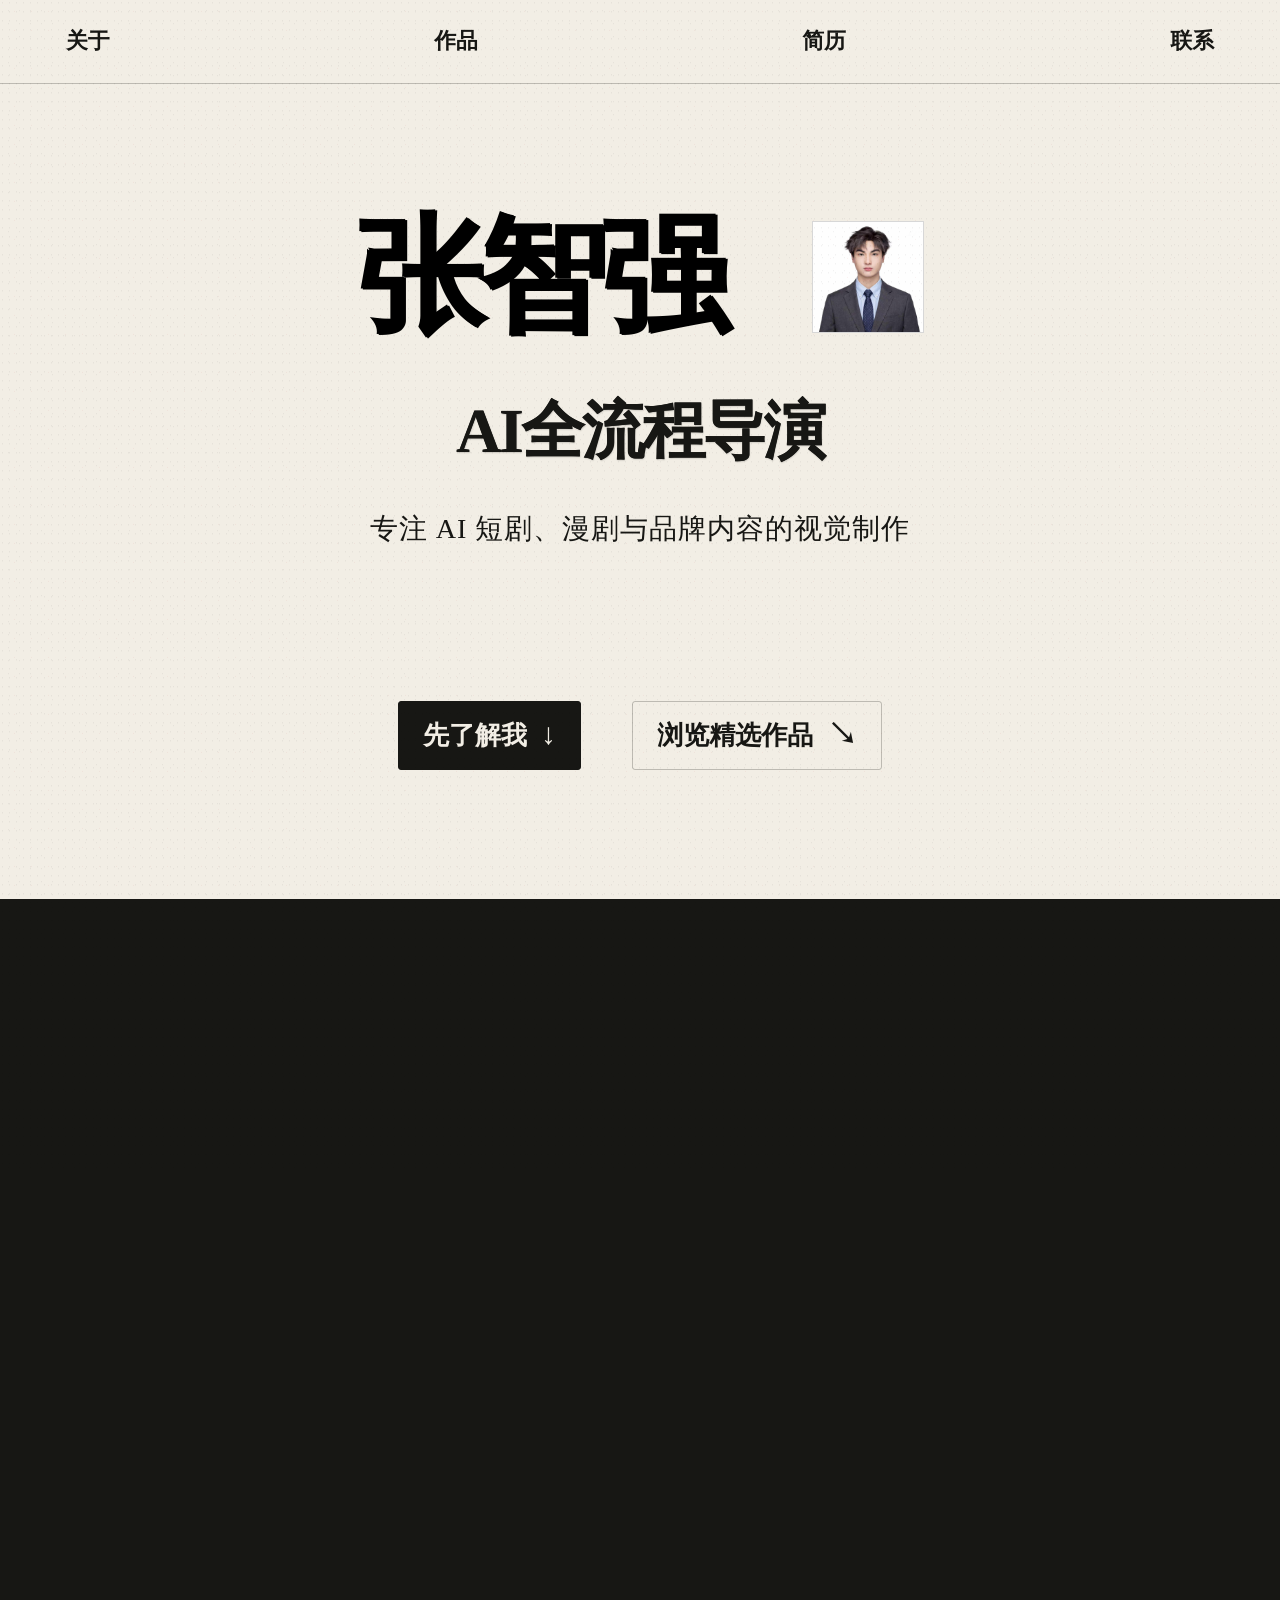
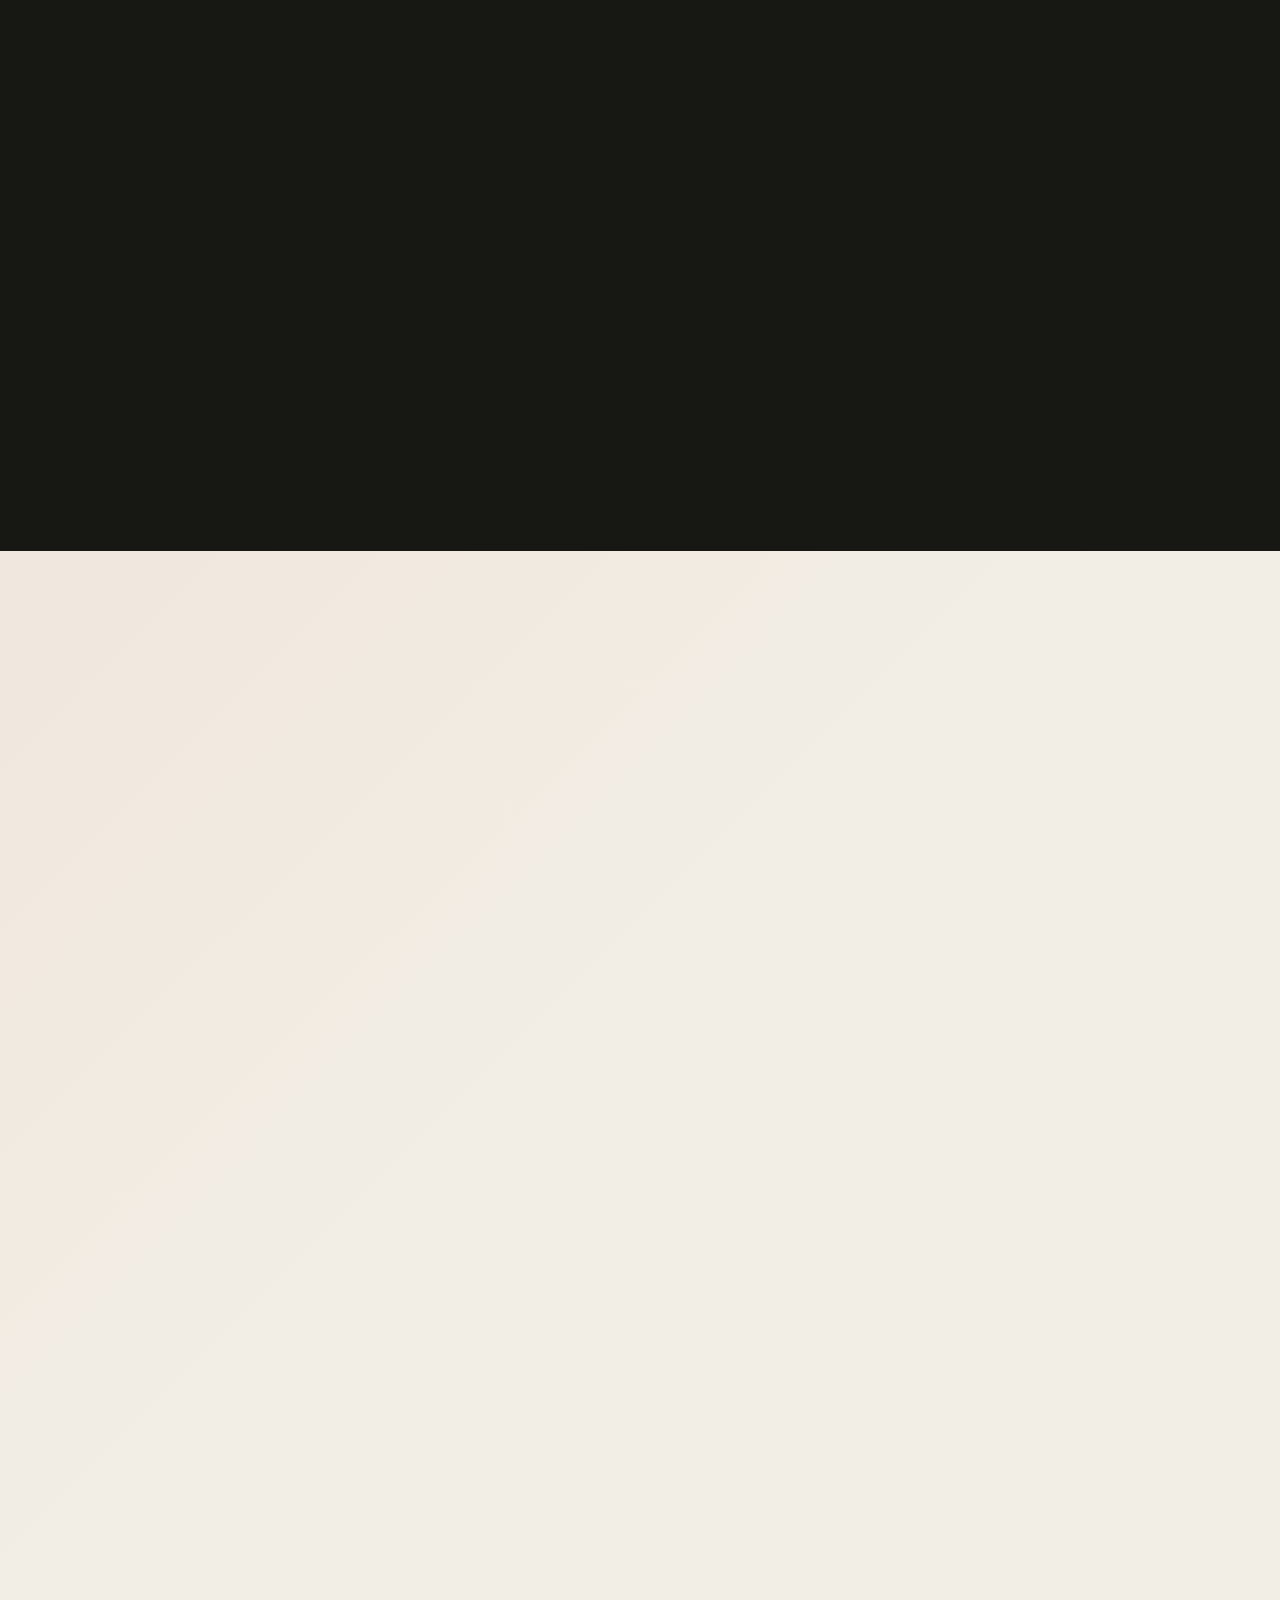
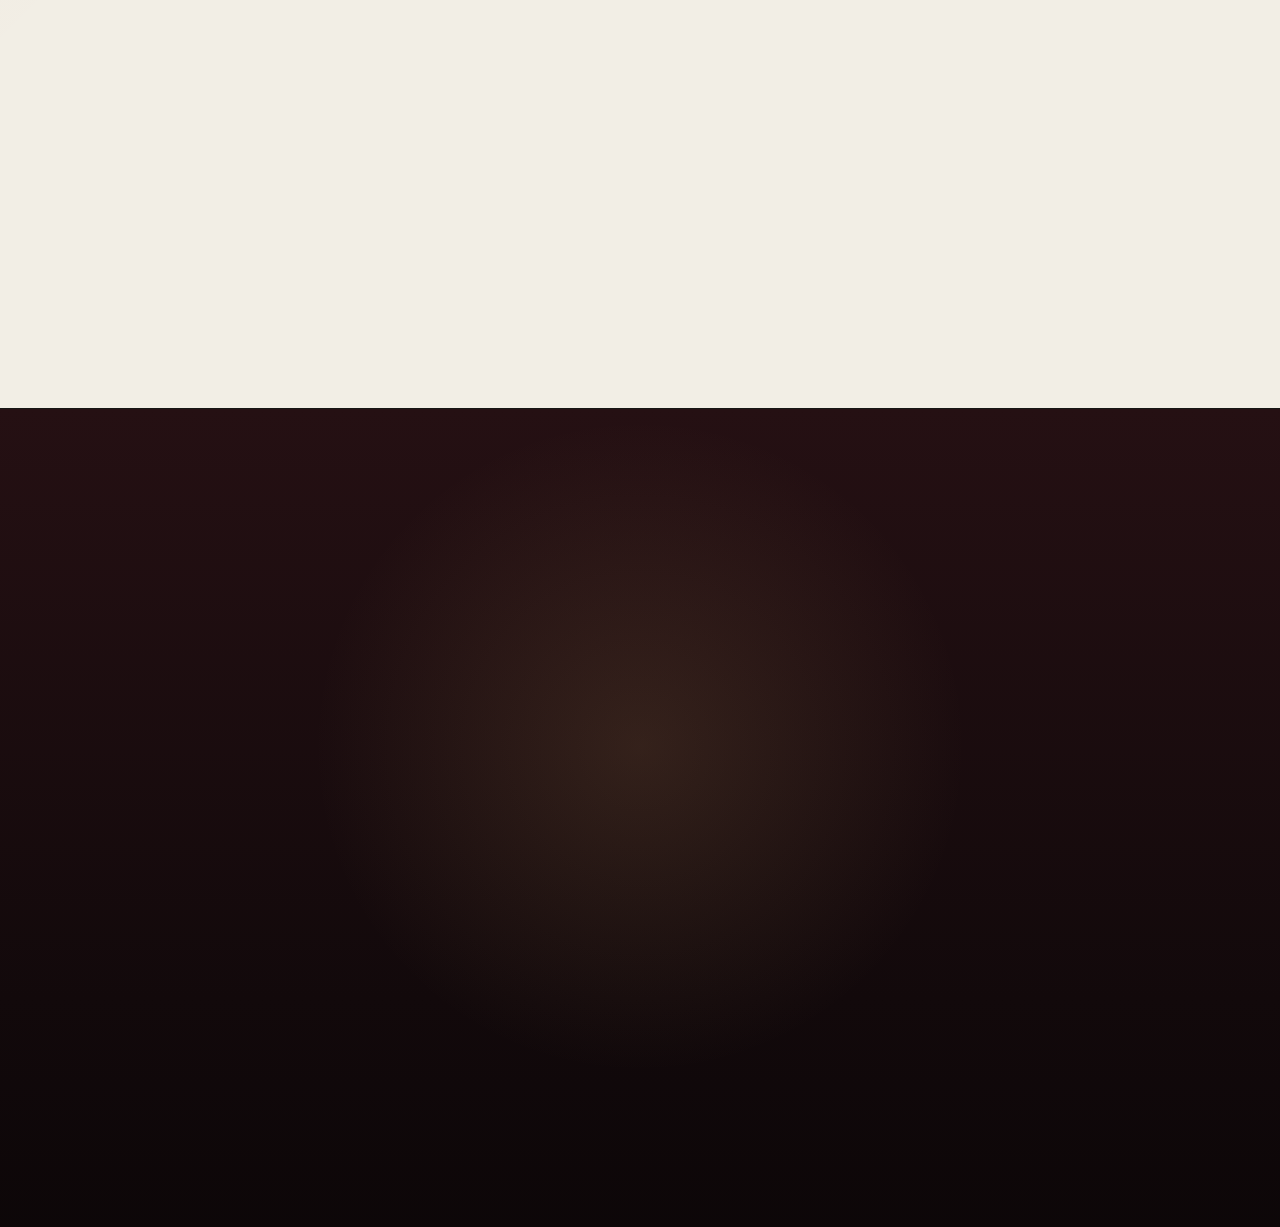
==== commit 82d82ac9: "Add new Lao Tan advertising video" ====
--- a/index.html
+++ b/index.html
@@ -1,2 +1,2 @@
 <!DOCTYPE html><html lang="zh-CN"><head><meta charSet="utf-8"/><meta name="viewport" content="width=device-width, initial-scale=1"/><link rel="preload" href="./fonts/lxgw-wenkai-500.woff2" as="font" crossorigin="anonymous" type="font/woff2"/><link rel="preload" href="./zhang-zhiqiang-portrait-wechat-opaque.jpg" as="image" fetchPriority="high"/><title>张智强｜AI全流程导演・作品集</title><meta name="description" content="张智强的个人求职作品集，展示AI全流程导演、AI短剧与漫剧视觉设计、AIGC内容制作、微电影和广告作品，以及个人经历与联系方式。"/><meta name="application-name" content="张智强个人作品集"/><meta name="keywords" content="张智强,张智强作品集,张智强个人作品集,AI全流程导演,AI影视视觉设计,AI短剧,漫剧,短剧导演,微电影,广告作品,影视求职"/><meta name="author" content="张智强"/><link rel="author" href="https://zzqaidirector.com/"/><meta name="creator" content="张智强"/><meta name="publisher" content="张智强"/><meta name="category" content="影视作品集"/><meta name="robots" content="index, follow"/><meta name="googlebot" content="index, follow, max-image-preview:large, max-snippet:-1, max-video-preview:-1"/><meta property="og:title" content="张智强｜AI全流程导演・作品集"/><meta property="og:description" content="张智强的个人求职作品集，展示AI全流程导演、AI短剧与漫剧视觉设计、AIGC内容制作、微电影和广告作品，以及个人经历与联系方式。"/><meta property="og:url" content="https://zzqaidirector.com/"/><meta property="og:site_name" content="张智强个人作品集"/><meta property="og:type" content="profile"/><meta property="og:locale" content="zh_CN"/><meta property="og:image" content="https://zzqaidirector.com/og.png"/><meta property="og:image:width" content="1736"/><meta property="og:image:height" content="909"/><meta property="og:image:alt" content="张智强｜AI全流程导演个人作品集"/><meta name="twitter:card" content="summary_large_image"/><meta name="twitter:title" content="张智强｜AI全流程导演・作品集"/><meta name="twitter:description" content="张智强的个人求职作品集，展示AI全流程导演、AI短剧与漫剧视觉设计、AIGC内容制作、微电影和广告作品，以及个人经历与联系方式。"/><meta name="twitter:image" content="https://zzqaidirector.com/og.png"/><link rel="canonical" href="https://zzqaidirector.com/"/><link rel="preload" href="./fonts/lxgw-wenkai-500.woff2" as="font" type="font/woff2" crossorigin="anonymous"/><script id="portfolio-structured-data" type="application/ld+json">{"@context":"https://schema.org","@graph":[{"@type":"WebSite","@id":"https://zzqaidirector.com/#website","url":"https://zzqaidirector.com/","name":"张智强个人作品集","alternateName":["张智强作品集","张智强｜AI全流程导演作品集"],"description":"张智强的个人求职作品集，展示AI全流程导演、AI短剧与漫剧视觉设计、AIGC内容制作、微电影和广告作品，以及个人经历与联系方式。","inLanguage":"zh-CN","publisher":{"@id":"https://zzqaidirector.com/#person"}},{"@type":"ProfilePage","@id":"https://zzqaidirector.com/#profile","url":"https://zzqaidirector.com/","name":"张智强｜AI全流程导演・作品集","description":"张智强的个人求职作品集，展示AI全流程导演、AI短剧与漫剧视觉设计、AIGC内容制作、微电影和广告作品，以及个人经历与联系方式。","inLanguage":"zh-CN","dateModified":"2026-11-06","isPartOf":{"@id":"https://zzqaidirector.com/#website"},"mainEntity":{"@id":"https://zzqaidirector.com/#person"}},{"@type":"Person","@id":"https://zzqaidirector.com/#person","name":"张智强","alternateName":"张智强 AI全流程导演","url":"https://zzqaidirector.com/","image":"https://zzqaidirector.com/zhang-zhiqiang-portrait-wechat-opaque.jpg","jobTitle":["执行导演","AI全流程导演","影视视觉设计师"],"description":"张智强，专注AI短剧、漫剧与品牌内容视觉制作的AI全流程导演和影视视觉设计师。","email":"mailto:3241445250@qq.com","telephone":"+86-19945662439","alumniOf":{"@type":"CollegeOrUniversity","name":"上海行健职业学院"},"worksFor":[{"@type":"Organization","name":"上海姚记科技股份有限公司"}],"knowsAbout":["AI全流程导演","AI影视视觉设计","AIGC内容制作","短剧","漫剧","微电影","广告","导演","编剧","剪辑"]}]}</script>
-<link rel="stylesheet" href="./assets/portfolio.9bbdec221a63.css"></head><body><a class="skip-link" href="#main">跳到主要内容</a><header class="masthead" id="top"><nav class="nav" aria-label="主导航"><a class="ink-spray" href="#about">关于<span class="ink-particles" aria-hidden="true"><b></b><b></b><b></b><b></b><b></b><b></b><b></b><b></b><b></b><b></b><b></b><b></b><b></b><b></b><b></b><b></b></span></a><a class="ink-spray" href="#works">作品<span class="ink-particles" aria-hidden="true"><b></b><b></b><b></b><b></b><b></b><b></b><b></b><b></b><b></b><b></b><b></b><b></b><b></b><b></b><b></b><b></b></span></a><a class="ink-spray" href="./zhang-zhiqiang-resume.pdf?v=20261029" target="_blank" rel="noreferrer">简历<span class="ink-particles" aria-hidden="true"><b></b><b></b><b></b><b></b><b></b><b></b><b></b><b></b><b></b><b></b><b></b><b></b><b></b><b></b><b></b><b></b></span></a><a class="ink-spray" href="#contact">联系<span class="ink-particles" aria-hidden="true"><b></b><b></b><b></b><b></b><b></b><b></b><b></b><b></b><b></b><b></b><b></b><b></b><b></b><b></b><b></b><b></b></span></a></nav></header><main id="main"><section class="hero" aria-labelledby="hero-title"><div class="hero-copy"><div class="hero-heading"><div class="hero-identity"><h1 id="hero-title"><span class="name-ink ink-spray">张智强<span class="ink-particles" aria-hidden="true"><b></b><b></b><b></b><b></b><b></b><b></b><b></b><b></b><b></b><b></b><b></b><b></b><b></b><b></b><b></b><b></b></span></span></h1><div class="hero-caption"><div class="role-effect ink-display" data-text="AI全流程导演"><p class="role">AI全流程导演</p><span class="particle-field" aria-hidden="true"><i></i><i></i><i></i><i></i><i></i><i></i><i></i><i></i><i></i><i></i><i></i><i></i><i></i><i></i><i></i><i></i><i></i><i></i><i></i><i></i><i></i><i></i><i></i><i></i></span></div><p class="statement">专注 AI 短剧、漫剧与品牌内容的视觉制作</p></div></div><figure class="hero-illustration"><img src="./zhang-zhiqiang-portrait-wechat-opaque.jpg" alt="张智强证件照" width="1280" height="1280" decoding="async" fetchPriority="high"/></figure></div><div class="hero-actions"><div class="hero-link-group"><a class="text-link ink-spray" href="#about">先了解我 <span aria-hidden="true">↓</span><span class="ink-particles" aria-hidden="true"><b></b><b></b><b></b><b></b><b></b><b></b><b></b><b></b><b></b><b></b><b></b><b></b><b></b><b></b><b></b><b></b></span></a><a class="text-link ink-spray" href="#works">浏览精选作品 <span aria-hidden="true">↘</span><span class="ink-particles" aria-hidden="true"><b></b><b></b><b></b><b></b><b></b><b></b><b></b><b></b><b></b><b></b><b></b><b></b><b></b><b></b><b></b><b></b></span></a></div></div></div></section><section class="about" id="about" aria-labelledby="about-title"><div class="rain-layer" aria-hidden="true"><i style="left:0%;height:72px;animation-delay:-0s;animation-duration:0.82s;opacity:0.2"></i><i style="left:37%;height:91px;animation-delay:-0.23s;animation-duration:0.94s;opacity:0.28"></i><i style="left:74%;height:110px;animation-delay:-0.46s;animation-duration:1.06s;opacity:0.36"></i><i style="left:8%;height:129px;animation-delay:-0.6900000000000001s;animation-duration:1.18s;opacity:0.44"></i><i style="left:45%;height:148px;animation-delay:-0.92s;animation-duration:1.2999999999999998s;opacity:0.52"></i><i style="left:82%;height:167px;animation-delay:-1.1500000000000001s;animation-duration:1.42s;opacity:0.2"></i><i style="left:16%;height:72px;animation-delay:-1.3800000000000001s;animation-duration:1.54s;opacity:0.28"></i><i style="left:53%;height:91px;animation-delay:-1.61s;animation-duration:0.82s;opacity:0.36"></i><i style="left:90%;height:110px;animation-delay:-1.84s;animation-duration:0.94s;opacity:0.44"></i><i style="left:24%;height:129px;animation-delay:-2.0700000000000003s;animation-duration:1.06s;opacity:0.52"></i><i style="left:61%;height:148px;animation-delay:-2.3000000000000003s;animation-duration:1.18s;opacity:0.2"></i><i style="left:98%;height:167px;animation-delay:-0s;animation-duration:1.2999999999999998s;opacity:0.28"></i><i style="left:32%;height:72px;animation-delay:-0.23s;animation-duration:1.42s;opacity:0.36"></i><i style="left:69%;height:91px;animation-delay:-0.46s;animation-duration:1.54s;opacity:0.44"></i><i style="left:3%;height:110px;animation-delay:-0.6900000000000001s;animation-duration:0.82s;opacity:0.52"></i><i style="left:40%;height:129px;animation-delay:-0.92s;animation-duration:0.94s;opacity:0.2"></i><i style="left:77%;height:148px;animation-delay:-1.1500000000000001s;animation-duration:1.06s;opacity:0.28"></i><i style="left:11%;height:167px;animation-delay:-1.3800000000000001s;animation-duration:1.18s;opacity:0.36"></i><i style="left:48%;height:72px;animation-delay:-1.61s;animation-duration:1.2999999999999998s;opacity:0.44"></i><i style="left:85%;height:91px;animation-delay:-1.84s;animation-duration:1.42s;opacity:0.52"></i><i style="left:19%;height:110px;animation-delay:-2.0700000000000003s;animation-duration:1.54s;opacity:0.2"></i><i style="left:56%;height:129px;animation-delay:-2.3000000000000003s;animation-duration:0.82s;opacity:0.28"></i><i style="left:93%;height:148px;animation-delay:-0s;animation-duration:0.94s;opacity:0.36"></i><i style="left:27%;height:167px;animation-delay:-0.23s;animation-duration:1.06s;opacity:0.44"></i><i style="left:64%;height:72px;animation-delay:-0.46s;animation-duration:1.18s;opacity:0.52"></i><i style="left:101%;height:91px;animation-delay:-0.6900000000000001s;animation-duration:1.2999999999999998s;opacity:0.2"></i><i style="left:35%;height:110px;animation-delay:-0.92s;animation-duration:1.42s;opacity:0.28"></i><i style="left:72%;height:129px;animation-delay:-1.1500000000000001s;animation-duration:1.54s;opacity:0.36"></i><i style="left:6%;height:148px;animation-delay:-1.3800000000000001s;animation-duration:0.82s;opacity:0.44"></i><i style="left:43%;height:167px;animation-delay:-1.61s;animation-duration:0.94s;opacity:0.52"></i><i style="left:80%;height:72px;animation-delay:-1.84s;animation-duration:1.06s;opacity:0.2"></i><i style="left:14%;height:91px;animation-delay:-2.0700000000000003s;animation-duration:1.18s;opacity:0.28"></i><i style="left:51%;height:110px;animation-delay:-2.3000000000000003s;animation-duration:1.2999999999999998s;opacity:0.36"></i><i style="left:88%;height:129px;animation-delay:-0s;animation-duration:1.42s;opacity:0.44"></i><i style="left:22%;height:148px;animation-delay:-0.23s;animation-duration:1.54s;opacity:0.52"></i><i style="left:59%;height:167px;animation-delay:-0.46s;animation-duration:0.82s;opacity:0.2"></i><b class="rain-splash rain-splash-one"></b><b class="rain-splash rain-splash-two"></b><b class="rain-splash rain-splash-three"></b></div><div class="about-intro"><h2 class="ink-spray" id="about-title">AI 影视视觉设计与内容创作者<span class="ink-particles" aria-hidden="true"><b></b><b></b><b></b><b></b><b></b><b></b><b></b><b></b><b></b><b></b><b></b><b></b><b></b><b></b><b></b><b></b></span></h2></div><div class="about-copy"><p class="lead">我是一名具备 AI 短剧、漫剧与品牌内容制作经验的视觉设计师。</p><div class="employment-copy" aria-label="职业经历"><p class="employment-entry">现任 <strong class="company-name">上海姚记科技股份有限公司</strong> 执行导演。</p><p class="employment-entry">曾任<a class="company-offer-link" href="./offers/yunxiang-tech-offer.pdf" target="_blank" rel="noreferrer" aria-label="查看云想科技 Offer PDF" title="点击查看云想科技 Offer">云想科技</a>（港交所上市公司，股票代码：02131.HK)AI全流程导演。</p><p class="employment-entry">曾任<a class="company-offer-link" href="./offers/green-shore-offer.pdf" target="_blank" rel="noreferrer" aria-label="查看上海绿岸网络科技股份有限公司 Offer PDF" title="点击查看上海绿岸网络科技股份有限公司 Offer">上海绿岸网络科技股份有限公司</a>（上市公司）视觉设计师。</p><p class="employment-entry employment-entry-production">已参与<strong class="production-credit production-credit-platform" data-text="红果/抖音">红果/抖音</strong>上线短剧<a class="production-credit production-credit-title production-credit-link" data-text="《裴总他假戏真做》（S级精品剧）" href="https://novelquickapp.com/s/V2o2lzOQa24/" target="_blank" rel="noreferrer" aria-label="打开《裴总他假戏真做》（S级精品剧）短剧页面" title="点击观看《裴总他假戏真做》">《裴总他假戏真做》（S级精品剧）</a><span class="production-credit-tail"><span class="production-credit-suffix">的制作。</span></span></p></div><dl class="profile-facts"><div><dt>教育背景</dt><dd class="education-fact"><a class="education-proof-link" href="./documents/education-verification-zhang-zhiqiang.pdf" target="_blank" rel="noreferrer" aria-label="查看上海行健职业学院教育部学籍在线验证报告 PDF" title="点击查看教育部学籍在线验证报告">上海行健职业学院</a><span class="cyber-rank" data-text="· 专业前 1%">· 专业前 1%</span></dd></div></dl></div></section><section class="coach-story" aria-labelledby="coach-story-title"><figure class="coach-visual"><img src="./table-tennis-coach.webp" alt="张智强参加乒乓球比赛" width="1538" height="1024" loading="lazy" decoding="async"/><figcaption>TABLE TENNIS / ANOTHER SIDE</figcaption></figure><div class="coach-copy"><h2 class="ink-spray" id="coach-story-title">AI全流程导演以外其实还存在另一个我<span class="ink-particles" aria-hidden="true"><b></b><b></b><b></b><b></b><b></b><b></b><b></b><b></b><b></b><b></b><b></b><b></b><b></b><b></b><b></b><b></b></span></h2><p class="coach-credentials" aria-label="运动成绩：国家二级运动员；2024 上海市学生运动会男子单打第 33 名；校体育节男子单打亚军"><span class="sakura-rain" aria-hidden="true"><b style="left:5%;animation-delay:-0.00s;animation-duration:5.10s"></b><b style="left:22%;animation-delay:-0.61s;animation-duration:5.68s"></b><b style="left:39%;animation-delay:-1.22s;animation-duration:6.26s"></b><b style="left:56%;animation-delay:-1.83s;animation-duration:6.84s"></b><b style="left:73%;animation-delay:-2.44s;animation-duration:7.42s"></b><b style="left:90%;animation-delay:-3.05s;animation-duration:8.00s"></b><b style="left:7%;animation-delay:-3.66s;animation-duration:5.10s"></b><b style="left:24%;animation-delay:-4.27s;animation-duration:5.68s"></b><b style="left:41%;animation-delay:-4.88s;animation-duration:6.26s"></b><b style="left:58%;animation-delay:-5.49s;animation-duration:6.84s"></b><b style="left:75%;animation-delay:-6.10s;animation-duration:7.42s"></b><b style="left:92%;animation-delay:-6.71s;animation-duration:8.00s"></b><b style="left:9%;animation-delay:-7.32s;animation-duration:5.10s"></b><b style="left:26%;animation-delay:-7.93s;animation-duration:5.68s"></b><b style="left:43%;animation-delay:-8.54s;animation-duration:6.26s"></b><b style="left:60%;animation-delay:-9.15s;animation-duration:6.84s"></b><b style="left:77%;animation-delay:-9.76s;animation-duration:7.42s"></b><b style="left:94%;animation-delay:-10.37s;animation-duration:8.00s"></b><b style="left:11%;animation-delay:-10.98s;animation-duration:5.10s"></b><b style="left:28%;animation-delay:-11.59s;animation-duration:5.68s"></b></span><span class="credential-item">国家二级运动员</span><i aria-hidden="true">·</i><span class="credential-item">2024 上海市学生运动会男子单打第 33 名</span><i aria-hidden="true">·</i><span class="credential-item">校体育节男子单打亚军</span></p><div class="coach-role-line"><strong><a class="coach-company-link" href="./evidence/mutong-dianping-review.jpg" target="_blank" rel="noreferrer" aria-label="查看沐童乒乓大众点评回头客榜截图" title="点击查看大众点评截图">沐童乒乓（大众点评徐汇区乒乓球馆回头客榜第1名）</a><span> · 乒乓球教练</span></strong><span class="coach-period" aria-label="任职时间：2024年11月至2026年4月"><time dateTime="2024-11">2024.11</time><span aria-hidden="true">—</span><time dateTime="2026-04">2026.04</time></span></div><p class="coach-lead">师从原八一队退役教练。除了 AI 影视工作，我也拥有系统的教学、用户服务与赛事执行经验。</p><ul class="coach-duties"><li>负责成人私人订制课程及儿童、青少年小班课程授课</li><li>协助教研总监完成乒乓球课程开发与教案撰写</li><li>管理会员课情、评价与回访，持续提升复购率</li><li>参与球馆活动和赛事执行，并撰写公众号及朋友圈内容</li></ul><div class="coach-metrics" aria-label="乒乓球教练成果"><div><strong>80%</strong><span>体验课成交率约</span></div><div><strong>100%</strong><span>学员续课率约</span></div></div></div></section><section class="works" id="works" aria-labelledby="works-title"><div class="stage-scene" aria-hidden="true"><span class="stage-curtain stage-curtain-left"></span><span class="stage-curtain stage-curtain-right"></span><span class="stage-light stage-light-left"></span><span class="stage-light stage-light-right"></span><span class="stage-floor"></span><div class="stage-magician"><span class="magician-head"></span><span class="magician-body"></span><span class="magician-arm magician-arm-open"></span><span class="magician-arm magician-hat-arm"><i class="magician-hat"></i></span><span class="magician-leg magician-leg-left"></span><span class="magician-leg magician-leg-right"></span></div><div class="stage-audience"><i style="left:-2%;height:42px;animation-delay:-0s"></i><i style="left:4.4%;height:52px;animation-delay:-0.35s"></i><i style="left:10.8%;height:62px;animation-delay:-0.7s"></i><i style="left:17.200000000000003%;height:72px;animation-delay:-1.0499999999999998s"></i><i style="left:23.6%;height:42px;animation-delay:-1.4s"></i><i style="left:30%;height:52px;animation-delay:-1.75s"></i><i style="left:36.400000000000006%;height:62px;animation-delay:-2.0999999999999996s"></i><i style="left:42.800000000000004%;height:72px;animation-delay:-0s"></i><i style="left:49.2%;height:42px;animation-delay:-0.35s"></i><i style="left:55.6%;height:52px;animation-delay:-0.7s"></i><i style="left:62%;height:62px;animation-delay:-1.0499999999999998s"></i><i style="left:68.4%;height:72px;animation-delay:-1.4s"></i><i style="left:74.80000000000001%;height:42px;animation-delay:-1.75s"></i><i style="left:81.2%;height:52px;animation-delay:-2.0999999999999996s"></i><i style="left:87.60000000000001%;height:62px;animation-delay:-0s"></i><i style="left:94%;height:72px;animation-delay:-0.35s"></i><i style="left:100.4%;height:42px;animation-delay:-0.7s"></i></div></div><header class="section-head"><h2 class="ink-spray" id="works-title">四种创作方向，一种匠心<span class="ink-particles" aria-hidden="true"><b></b><b></b><b></b><b></b><b></b><b></b><b></b><b></b><b></b><b></b><b></b><b></b><b></b><b></b><b></b><b></b></span></h2><p class="section-note">SELECT A CATEGORY</p></header><div class="work-grid"><article class="work-card category-panel is-linked"><a class="category-link" href="./short-drama/" aria-label="打开短剧与漫剧作品页面"><div class="still"><span class="category-position" aria-hidden="true">01<!-- --> /<!-- --> <!-- -->04</span><h3 class="ink-spray">短剧/漫剧<span class="ink-particles" aria-hidden="true"><b></b><b></b><b></b><b></b><b></b><b></b><b></b><b></b><b></b><b></b><b></b><b></b><b></b><b></b><b></b><b></b></span></h3><span class="category-enter">点击进入 <span aria-hidden="true">→</span></span></div></a></article><article class="work-card category-panel is-linked"><a class="category-link" href="./prompt-skill/" aria-label="打开自编 system prompt 与 skill 页面"><div class="still"><span class="category-position" aria-hidden="true">02<!-- --> /<!-- --> <!-- -->04</span><h3 class="ink-spray">自编 system prompt / skill<span class="ink-particles" aria-hidden="true"><b></b><b></b><b></b><b></b><b></b><b></b><b></b><b></b><b></b><b></b><b></b><b></b><b></b><b></b><b></b><b></b></span></h3><span class="category-enter">点击进入 <span aria-hidden="true">→</span></span></div></a></article><article class="work-card category-panel is-linked"><a class="category-link" href="./advertising/" aria-label="打开广告作品页面"><div class="still"><span class="category-position" aria-hidden="true">03<!-- --> /<!-- --> <!-- -->04</span><h3 class="ink-spray">广告<span class="ink-particles" aria-hidden="true"><b></b><b></b><b></b><b></b><b></b><b></b><b></b><b></b><b></b><b></b><b></b><b></b><b></b><b></b><b></b><b></b></span></h3><span class="category-enter">点击进入 <span aria-hidden="true">→</span></span></div></a></article><article class="work-card category-panel is-coming-soon" aria-disabled="true"><div class="still"><span class="category-position" aria-hidden="true">04<!-- --> /<!-- --> <!-- -->04</span><h3 class="ink-spray">微电影<span class="ink-particles" aria-hidden="true"><b></b><b></b><b></b><b></b><b></b><b></b><b></b><b></b><b></b><b></b><b></b><b></b><b></b><b></b><b></b><b></b></span></h3><span class="category-coming-soon">暂未开放 · 敬请期待</span></div></article></div></section></main><footer class="contact" id="contact"><a class="contact-close" href="#top" aria-label="关闭联系方式">关闭 ×</a><h2 class="ink-spray">期待参与下一段值得被看见的故事<span class="ink-particles" aria-hidden="true"><b></b><b></b><b></b><b></b><b></b><b></b><b></b><b></b><b></b><b></b><b></b><b></b><b></b><b></b><b></b><b></b></span></h2><div class="contact-links" aria-label="联系方式"><a class="ink-spray" href="tel:+8619954662439">电话：19945662439<span class="ink-particles" aria-hidden="true"><b></b><b></b><b></b><b></b><b></b><b></b><b></b><b></b><b></b><b></b><b></b><b></b><b></b><b></b><b></b><b></b></span></a><a class="ink-spray" href="mailto:3241445250@qq.com">邮箱：3241445250@qq.com<span class="ink-particles" aria-hidden="true"><b></b><b></b><b></b><b></b><b></b><b></b><b></b><b></b><b></b><b></b><b></b><b></b><b></b><b></b><b></b><b></b></span></a><a class="ink-spray" href="./zhang-zhiqiang-resume.pdf?v=20261029" target="_blank" rel="noreferrer">查看简历 PDF<span class="ink-particles" aria-hidden="true"><b></b><b></b><b></b><b></b><b></b><b></b><b></b><b></b><b></b><b></b><b></b><b></b><b></b><b></b><b></b><b></b></span></a><a class="ink-spray" href="#top">返回顶部 ↑<span class="ink-particles" aria-hidden="true"><b></b><b></b><b></b><b></b><b></b><b></b><b></b><b></b><b></b><b></b><b></b><b></b><b></b><b></b><b></b><b></b></span></a></div><p class="site-registration"><a href="https://beian.miit.gov.cn/" target="_blank" rel="noreferrer" aria-label="前往工信部备案管理系统查询沪ICP备2026042235号-1">沪ICP备2026042235号-1</a></p></footer></body></html>+<link rel="stylesheet" href="./assets/portfolio.ad67892873bb.css"></head><body><a class="skip-link" href="#main">跳到主要内容</a><header class="masthead" id="top"><nav class="nav" aria-label="主导航"><a class="ink-spray" href="#about">关于<span class="ink-particles" aria-hidden="true"><b></b><b></b><b></b><b></b><b></b><b></b><b></b><b></b><b></b><b></b><b></b><b></b><b></b><b></b><b></b><b></b></span></a><a class="ink-spray" href="#works">作品<span class="ink-particles" aria-hidden="true"><b></b><b></b><b></b><b></b><b></b><b></b><b></b><b></b><b></b><b></b><b></b><b></b><b></b><b></b><b></b><b></b></span></a><a class="ink-spray" href="./zhang-zhiqiang-resume.pdf?v=20261029" target="_blank" rel="noreferrer">简历<span class="ink-particles" aria-hidden="true"><b></b><b></b><b></b><b></b><b></b><b></b><b></b><b></b><b></b><b></b><b></b><b></b><b></b><b></b><b></b><b></b></span></a><a class="ink-spray" href="#contact">联系<span class="ink-particles" aria-hidden="true"><b></b><b></b><b></b><b></b><b></b><b></b><b></b><b></b><b></b><b></b><b></b><b></b><b></b><b></b><b></b><b></b></span></a></nav></header><main id="main"><section class="hero" aria-labelledby="hero-title"><div class="hero-copy"><div class="hero-heading"><div class="hero-identity"><h1 id="hero-title"><span class="name-ink ink-spray">张智强<span class="ink-particles" aria-hidden="true"><b></b><b></b><b></b><b></b><b></b><b></b><b></b><b></b><b></b><b></b><b></b><b></b><b></b><b></b><b></b><b></b></span></span></h1><div class="hero-caption"><div class="role-effect ink-display" data-text="AI全流程导演"><p class="role">AI全流程导演</p><span class="particle-field" aria-hidden="true"><i></i><i></i><i></i><i></i><i></i><i></i><i></i><i></i><i></i><i></i><i></i><i></i><i></i><i></i><i></i><i></i><i></i><i></i><i></i><i></i><i></i><i></i><i></i><i></i></span></div><p class="statement">专注 AI 短剧、漫剧与品牌内容的视觉制作</p></div></div><figure class="hero-illustration"><img src="./zhang-zhiqiang-portrait-wechat-opaque.jpg" alt="张智强证件照" width="1280" height="1280" decoding="async" fetchPriority="high"/></figure></div><div class="hero-actions"><div class="hero-link-group"><a class="text-link ink-spray" href="#about">先了解我 <span aria-hidden="true">↓</span><span class="ink-particles" aria-hidden="true"><b></b><b></b><b></b><b></b><b></b><b></b><b></b><b></b><b></b><b></b><b></b><b></b><b></b><b></b><b></b><b></b></span></a><a class="text-link ink-spray" href="#works">浏览精选作品 <span aria-hidden="true">↘</span><span class="ink-particles" aria-hidden="true"><b></b><b></b><b></b><b></b><b></b><b></b><b></b><b></b><b></b><b></b><b></b><b></b><b></b><b></b><b></b><b></b></span></a></div></div></div></section><section class="about" id="about" aria-labelledby="about-title"><div class="rain-layer" aria-hidden="true"><i style="left:0%;height:72px;animation-delay:-0s;animation-duration:0.82s;opacity:0.2"></i><i style="left:37%;height:91px;animation-delay:-0.23s;animation-duration:0.94s;opacity:0.28"></i><i style="left:74%;height:110px;animation-delay:-0.46s;animation-duration:1.06s;opacity:0.36"></i><i style="left:8%;height:129px;animation-delay:-0.6900000000000001s;animation-duration:1.18s;opacity:0.44"></i><i style="left:45%;height:148px;animation-delay:-0.92s;animation-duration:1.2999999999999998s;opacity:0.52"></i><i style="left:82%;height:167px;animation-delay:-1.1500000000000001s;animation-duration:1.42s;opacity:0.2"></i><i style="left:16%;height:72px;animation-delay:-1.3800000000000001s;animation-duration:1.54s;opacity:0.28"></i><i style="left:53%;height:91px;animation-delay:-1.61s;animation-duration:0.82s;opacity:0.36"></i><i style="left:90%;height:110px;animation-delay:-1.84s;animation-duration:0.94s;opacity:0.44"></i><i style="left:24%;height:129px;animation-delay:-2.0700000000000003s;animation-duration:1.06s;opacity:0.52"></i><i style="left:61%;height:148px;animation-delay:-2.3000000000000003s;animation-duration:1.18s;opacity:0.2"></i><i style="left:98%;height:167px;animation-delay:-0s;animation-duration:1.2999999999999998s;opacity:0.28"></i><i style="left:32%;height:72px;animation-delay:-0.23s;animation-duration:1.42s;opacity:0.36"></i><i style="left:69%;height:91px;animation-delay:-0.46s;animation-duration:1.54s;opacity:0.44"></i><i style="left:3%;height:110px;animation-delay:-0.6900000000000001s;animation-duration:0.82s;opacity:0.52"></i><i style="left:40%;height:129px;animation-delay:-0.92s;animation-duration:0.94s;opacity:0.2"></i><i style="left:77%;height:148px;animation-delay:-1.1500000000000001s;animation-duration:1.06s;opacity:0.28"></i><i style="left:11%;height:167px;animation-delay:-1.3800000000000001s;animation-duration:1.18s;opacity:0.36"></i><i style="left:48%;height:72px;animation-delay:-1.61s;animation-duration:1.2999999999999998s;opacity:0.44"></i><i style="left:85%;height:91px;animation-delay:-1.84s;animation-duration:1.42s;opacity:0.52"></i><i style="left:19%;height:110px;animation-delay:-2.0700000000000003s;animation-duration:1.54s;opacity:0.2"></i><i style="left:56%;height:129px;animation-delay:-2.3000000000000003s;animation-duration:0.82s;opacity:0.28"></i><i style="left:93%;height:148px;animation-delay:-0s;animation-duration:0.94s;opacity:0.36"></i><i style="left:27%;height:167px;animation-delay:-0.23s;animation-duration:1.06s;opacity:0.44"></i><i style="left:64%;height:72px;animation-delay:-0.46s;animation-duration:1.18s;opacity:0.52"></i><i style="left:101%;height:91px;animation-delay:-0.6900000000000001s;animation-duration:1.2999999999999998s;opacity:0.2"></i><i style="left:35%;height:110px;animation-delay:-0.92s;animation-duration:1.42s;opacity:0.28"></i><i style="left:72%;height:129px;animation-delay:-1.1500000000000001s;animation-duration:1.54s;opacity:0.36"></i><i style="left:6%;height:148px;animation-delay:-1.3800000000000001s;animation-duration:0.82s;opacity:0.44"></i><i style="left:43%;height:167px;animation-delay:-1.61s;animation-duration:0.94s;opacity:0.52"></i><i style="left:80%;height:72px;animation-delay:-1.84s;animation-duration:1.06s;opacity:0.2"></i><i style="left:14%;height:91px;animation-delay:-2.0700000000000003s;animation-duration:1.18s;opacity:0.28"></i><i style="left:51%;height:110px;animation-delay:-2.3000000000000003s;animation-duration:1.2999999999999998s;opacity:0.36"></i><i style="left:88%;height:129px;animation-delay:-0s;animation-duration:1.42s;opacity:0.44"></i><i style="left:22%;height:148px;animation-delay:-0.23s;animation-duration:1.54s;opacity:0.52"></i><i style="left:59%;height:167px;animation-delay:-0.46s;animation-duration:0.82s;opacity:0.2"></i><b class="rain-splash rain-splash-one"></b><b class="rain-splash rain-splash-two"></b><b class="rain-splash rain-splash-three"></b></div><div class="about-intro"><h2 class="ink-spray" id="about-title">AI 影视视觉设计与内容创作者<span class="ink-particles" aria-hidden="true"><b></b><b></b><b></b><b></b><b></b><b></b><b></b><b></b><b></b><b></b><b></b><b></b><b></b><b></b><b></b><b></b></span></h2></div><div class="about-copy"><p class="lead">我是一名具备 AI 短剧、漫剧与品牌内容制作经验的视觉设计师。</p><div class="employment-copy" aria-label="职业经历"><p class="employment-entry">现任 <strong class="company-name">上海姚记科技股份有限公司</strong> <span class="employment-role">执行导演。</span></p><p class="employment-entry">曾任<a class="company-offer-link" href="./offers/yunxiang-tech-offer.pdf" target="_blank" rel="noreferrer" aria-label="查看云想科技 Offer PDF" title="点击查看云想科技 Offer">云想科技</a>（港交所上市公司，股票代码：02131.HK)AI全流程导演。</p><p class="employment-entry">曾任<a class="company-offer-link" href="./offers/green-shore-offer.pdf" target="_blank" rel="noreferrer" aria-label="查看上海绿岸网络科技股份有限公司 Offer PDF" title="点击查看上海绿岸网络科技股份有限公司 Offer">上海绿岸网络科技股份有限公司</a>（上市公司）视觉设计师。</p><p class="employment-entry employment-entry-production">已参与<strong class="production-credit production-credit-platform" data-text="红果/抖音">红果/抖音</strong>上线短剧<a class="production-credit production-credit-title production-credit-link" data-text="《裴总他假戏真做》（S级精品剧）" href="https://novelquickapp.com/s/V2o2lzOQa24/" target="_blank" rel="noreferrer" aria-label="打开《裴总他假戏真做》（S级精品剧）短剧页面" title="点击观看《裴总他假戏真做》">《裴总他假戏真做》（S级精品剧）</a><span class="production-credit-tail"><span class="production-credit-suffix">的制作。</span></span></p></div><dl class="profile-facts"><div><dt>教育背景</dt><dd class="education-fact"><a class="education-proof-link" href="./documents/education-verification-zhang-zhiqiang.pdf" target="_blank" rel="noreferrer" aria-label="查看上海行健职业学院教育部学籍在线验证报告 PDF" title="点击查看教育部学籍在线验证报告">上海行健职业学院</a><span class="cyber-rank" data-text="· 专业前 1%">· 专业前 1%</span></dd></div></dl></div></section><section class="coach-story" aria-labelledby="coach-story-title"><figure class="coach-visual"><img src="./table-tennis-coach.webp" alt="张智强参加乒乓球比赛" width="1538" height="1024" loading="lazy" decoding="async"/><figcaption>TABLE TENNIS / ANOTHER SIDE</figcaption></figure><div class="coach-copy"><h2 class="ink-spray" id="coach-story-title">AI全流程导演以外其实还存在另一个我<span class="ink-particles" aria-hidden="true"><b></b><b></b><b></b><b></b><b></b><b></b><b></b><b></b><b></b><b></b><b></b><b></b><b></b><b></b><b></b><b></b></span></h2><p class="coach-credentials" aria-label="运动成绩：国家二级运动员；2024 上海市学生运动会男子单打第 33 名；校体育节男子单打亚军"><span class="sakura-rain" aria-hidden="true"><b style="left:5%;animation-delay:-0.00s;animation-duration:5.10s"></b><b style="left:22%;animation-delay:-0.61s;animation-duration:5.68s"></b><b style="left:39%;animation-delay:-1.22s;animation-duration:6.26s"></b><b style="left:56%;animation-delay:-1.83s;animation-duration:6.84s"></b><b style="left:73%;animation-delay:-2.44s;animation-duration:7.42s"></b><b style="left:90%;animation-delay:-3.05s;animation-duration:8.00s"></b><b style="left:7%;animation-delay:-3.66s;animation-duration:5.10s"></b><b style="left:24%;animation-delay:-4.27s;animation-duration:5.68s"></b><b style="left:41%;animation-delay:-4.88s;animation-duration:6.26s"></b><b style="left:58%;animation-delay:-5.49s;animation-duration:6.84s"></b><b style="left:75%;animation-delay:-6.10s;animation-duration:7.42s"></b><b style="left:92%;animation-delay:-6.71s;animation-duration:8.00s"></b><b style="left:9%;animation-delay:-7.32s;animation-duration:5.10s"></b><b style="left:26%;animation-delay:-7.93s;animation-duration:5.68s"></b><b style="left:43%;animation-delay:-8.54s;animation-duration:6.26s"></b><b style="left:60%;animation-delay:-9.15s;animation-duration:6.84s"></b><b style="left:77%;animation-delay:-9.76s;animation-duration:7.42s"></b><b style="left:94%;animation-delay:-10.37s;animation-duration:8.00s"></b><b style="left:11%;animation-delay:-10.98s;animation-duration:5.10s"></b><b style="left:28%;animation-delay:-11.59s;animation-duration:5.68s"></b></span><span class="credential-item">国家二级运动员</span><i aria-hidden="true">·</i><span class="credential-item">2024 上海市学生运动会男子单打第 33 名</span><i aria-hidden="true">·</i><span class="credential-item">校体育节男子单打亚军</span></p><div class="coach-role-line"><strong><a class="coach-company-link" href="./evidence/mutong-dianping-review.jpg" target="_blank" rel="noreferrer" aria-label="查看沐童乒乓大众点评回头客榜截图" title="点击查看大众点评截图">沐童乒乓（大众点评徐汇区乒乓球馆回头客榜第1名）</a><span> · 乒乓球教练</span></strong><span class="coach-period" aria-label="任职时间：2024年11月至2026年4月"><time dateTime="2024-11">2024.11</time><span aria-hidden="true">—</span><time dateTime="2026-04">2026.04</time></span></div><p class="coach-lead">师从原八一队退役教练。除了 AI 影视工作，我也拥有系统的教学、用户服务与赛事执行经验。</p><ul class="coach-duties"><li>负责成人私人订制课程及儿童、青少年小班课程授课</li><li>协助教研总监完成乒乓球课程开发与教案撰写</li><li>管理会员课情、评价与回访，持续提升复购率</li><li>参与球馆活动和赛事执行，并撰写公众号及朋友圈内容</li></ul><div class="coach-metrics" aria-label="乒乓球教练成果"><div><strong>80%</strong><span>体验课成交率约</span></div><div><strong>100%</strong><span>学员续课率约</span></div></div></div></section><section class="works" id="works" aria-labelledby="works-title"><div class="stage-scene" aria-hidden="true"><span class="stage-curtain stage-curtain-left"></span><span class="stage-curtain stage-curtain-right"></span><span class="stage-light stage-light-left"></span><span class="stage-light stage-light-right"></span><span class="stage-floor"></span><div class="stage-magician"><span class="magician-head"></span><span class="magician-body"></span><span class="magician-arm magician-arm-open"></span><span class="magician-arm magician-hat-arm"><i class="magician-hat"></i></span><span class="magician-leg magician-leg-left"></span><span class="magician-leg magician-leg-right"></span></div><div class="stage-audience"><i style="left:-2%;height:42px;animation-delay:-0s"></i><i style="left:4.4%;height:52px;animation-delay:-0.35s"></i><i style="left:10.8%;height:62px;animation-delay:-0.7s"></i><i style="left:17.200000000000003%;height:72px;animation-delay:-1.0499999999999998s"></i><i style="left:23.6%;height:42px;animation-delay:-1.4s"></i><i style="left:30%;height:52px;animation-delay:-1.75s"></i><i style="left:36.400000000000006%;height:62px;animation-delay:-2.0999999999999996s"></i><i style="left:42.800000000000004%;height:72px;animation-delay:-0s"></i><i style="left:49.2%;height:42px;animation-delay:-0.35s"></i><i style="left:55.6%;height:52px;animation-delay:-0.7s"></i><i style="left:62%;height:62px;animation-delay:-1.0499999999999998s"></i><i style="left:68.4%;height:72px;animation-delay:-1.4s"></i><i style="left:74.80000000000001%;height:42px;animation-delay:-1.75s"></i><i style="left:81.2%;height:52px;animation-delay:-2.0999999999999996s"></i><i style="left:87.60000000000001%;height:62px;animation-delay:-0s"></i><i style="left:94%;height:72px;animation-delay:-0.35s"></i><i style="left:100.4%;height:42px;animation-delay:-0.7s"></i></div></div><header class="section-head"><h2 class="ink-spray" id="works-title">四种创作方向，一种匠心<span class="ink-particles" aria-hidden="true"><b></b><b></b><b></b><b></b><b></b><b></b><b></b><b></b><b></b><b></b><b></b><b></b><b></b><b></b><b></b><b></b></span></h2><p class="section-note">SELECT A CATEGORY</p></header><div class="work-grid"><article class="work-card category-panel is-linked"><a class="category-link" href="./short-drama/" aria-label="打开短剧与漫剧作品页面"><div class="still"><span class="category-position" aria-hidden="true">01<!-- --> /<!-- --> <!-- -->04</span><h3 class="ink-spray">短剧/漫剧<span class="ink-particles" aria-hidden="true"><b></b><b></b><b></b><b></b><b></b><b></b><b></b><b></b><b></b><b></b><b></b><b></b><b></b><b></b><b></b><b></b></span></h3><span class="category-enter">点击进入 <span aria-hidden="true">→</span></span></div></a></article><article class="work-card category-panel is-linked"><a class="category-link" href="./prompt-skill/" aria-label="打开自编 system prompt 与 skill 页面"><div class="still"><span class="category-position" aria-hidden="true">02<!-- --> /<!-- --> <!-- -->04</span><h3 class="ink-spray">自编 system prompt / skill<span class="ink-particles" aria-hidden="true"><b></b><b></b><b></b><b></b><b></b><b></b><b></b><b></b><b></b><b></b><b></b><b></b><b></b><b></b><b></b><b></b></span></h3><span class="category-enter">点击进入 <span aria-hidden="true">→</span></span></div></a></article><article class="work-card category-panel is-linked"><a class="category-link" href="./advertising/" aria-label="打开广告作品页面"><div class="still"><span class="category-position" aria-hidden="true">03<!-- --> /<!-- --> <!-- -->04</span><h3 class="ink-spray">广告<span class="ink-particles" aria-hidden="true"><b></b><b></b><b></b><b></b><b></b><b></b><b></b><b></b><b></b><b></b><b></b><b></b><b></b><b></b><b></b><b></b></span></h3><span class="category-enter">点击进入 <span aria-hidden="true">→</span></span></div></a></article><article class="work-card category-panel is-coming-soon" aria-disabled="true"><div class="still"><span class="category-position" aria-hidden="true">04<!-- --> /<!-- --> <!-- -->04</span><h3 class="ink-spray">微电影<span class="ink-particles" aria-hidden="true"><b></b><b></b><b></b><b></b><b></b><b></b><b></b><b></b><b></b><b></b><b></b><b></b><b></b><b></b><b></b><b></b></span></h3><span class="category-coming-soon">暂未开放 · 敬请期待</span></div></article></div></section></main><footer class="contact" id="contact"><a class="contact-close" href="#top" aria-label="关闭联系方式">关闭 ×</a><h2 class="ink-spray">期待参与下一段值得被看见的故事<span class="ink-particles" aria-hidden="true"><b></b><b></b><b></b><b></b><b></b><b></b><b></b><b></b><b></b><b></b><b></b><b></b><b></b><b></b><b></b><b></b></span></h2><div class="contact-links" aria-label="联系方式"><a class="ink-spray" href="tel:+8619954662439">电话：19945662439<span class="ink-particles" aria-hidden="true"><b></b><b></b><b></b><b></b><b></b><b></b><b></b><b></b><b></b><b></b><b></b><b></b><b></b><b></b><b></b><b></b></span></a><a class="ink-spray" href="mailto:3241445250@qq.com">邮箱：3241445250@qq.com<span class="ink-particles" aria-hidden="true"><b></b><b></b><b></b><b></b><b></b><b></b><b></b><b></b><b></b><b></b><b></b><b></b><b></b><b></b><b></b><b></b></span></a><a class="ink-spray" href="./zhang-zhiqiang-resume.pdf?v=20261029" target="_blank" rel="noreferrer">查看简历 PDF<span class="ink-particles" aria-hidden="true"><b></b><b></b><b></b><b></b><b></b><b></b><b></b><b></b><b></b><b></b><b></b><b></b><b></b><b></b><b></b><b></b></span></a><a class="ink-spray" href="#top">返回顶部 ↑<span class="ink-particles" aria-hidden="true"><b></b><b></b><b></b><b></b><b></b><b></b><b></b><b></b><b></b><b></b><b></b><b></b><b></b><b></b><b></b><b></b></span></a></div><p class="site-registration"><a href="https://beian.miit.gov.cn/" target="_blank" rel="noreferrer" aria-label="前往工信部备案管理系统查询沪ICP备2026042235号-1">沪ICP备2026042235号-1</a></p></footer></body></html>
--- a/assets/portfolio.ad67892873bb.css
+++ b/assets/portfolio.ad67892873bb.css
@@ -0,0 +1,3738 @@
+@font-face {
+  font-family: "LXGW WenKai Portfolio";
+  font-style: normal;
+  font-display: block;
+  font-weight: 500;
+  src: url("../fonts/lxgw-wenkai-500.woff2") format("woff2");
+}
+
+:root {
+  --paper: #f2eee5;
+  --paper-deep: #e7e0d4;
+  --ink: #171714;
+  --muted: #69645b;
+  --red: #bd3329;
+  --line: rgba(23, 23, 20, 0.24);
+  --pad: clamp(20px, 4.1vw, 66px);
+  --gap: clamp(18px, 2.2vw, 36px);
+  --font-brush-body: "LXGW WenKai Portfolio", "Kaiti SC", "STKaiti", "KaiTi",
+    "KaiTi_GB2312", "FZKai-Z03", "DFKai-SB", "FangSong", "Songti SC", serif;
+}
+
+* {
+  box-sizing: border-box;
+}
+
+html {
+  min-width: 320px;
+  color-scheme: light;
+  scroll-behavior: smooth;
+  -webkit-text-size-adjust: 100%;
+  text-size-adjust: 100%;
+}
+
+body {
+  position: relative;
+  overflow-x: hidden;
+  margin: 0;
+  color: var(--ink);
+  background:
+    linear-gradient(
+      90deg,
+      transparent calc(100% - 1px),
+      rgba(23, 23, 20, 0.035) 1px
+    ),
+    var(--paper);
+  background-size: 10px 100%;
+  font-family: var(--font-brush-body);
+  font-kerning: normal;
+  text-rendering: optimizeLegibility;
+  -webkit-font-smoothing: antialiased;
+}
+
+body::before {
+  position: fixed;
+  z-index: 200;
+  inset: -30%;
+  pointer-events: none;
+  content: "";
+  opacity: 0.055;
+  background-image:
+    radial-gradient(circle at 20% 30%, var(--ink) 0 0.7px, transparent 0.9px),
+    radial-gradient(circle at 70% 60%, var(--ink) 0 0.55px, transparent 0.8px),
+    radial-gradient(circle at 45% 80%, var(--red) 0 0.5px, transparent 0.75px);
+  background-size: 7px 9px, 11px 13px, 17px 19px;
+  mix-blend-mode: multiply;
+  animation: grain-shift 1600ms steps(2) infinite;
+}
+
+a {
+  color: inherit;
+}
+
+button,
+input,
+select,
+textarea {
+  font: inherit;
+}
+
+::placeholder {
+  font-family: var(--font-brush-body);
+}
+
+::selection {
+  color: var(--paper);
+  background: var(--red);
+}
+
+.skip-link {
+  position: fixed;
+  z-index: 100;
+  top: 10px;
+  left: 10px;
+  padding: 10px 14px;
+  color: var(--paper);
+  background: var(--ink);
+  transform: translateY(-160%);
+}
+
+.skip-link:focus {
+  transform: none;
+}
+
+:focus-visible {
+  outline: 2px solid var(--red);
+  outline-offset: 4px;
+}
+
+.masthead {
+  min-height: 84px;
+  padding: 0 clamp(18px, 5vw, 80px);
+  border-bottom: 1px solid var(--line);
+  background: var(--paper);
+  display: grid;
+  grid-template-columns: 1fr;
+  align-items: center;
+  column-gap: 22px;
+  font-family: var(--font-brush-body);
+}
+
+.nav {
+  width: 100%;
+  justify-self: stretch;
+  display: flex;
+  align-items: center;
+  justify-content: space-between;
+  gap: 16px;
+  font-size: clamp(20px, 1.7vw, 26px);
+  font-weight: 700;
+}
+
+.nav a,
+.text-link,
+.contact-links a {
+  position: relative;
+  text-decoration: none;
+}
+
+.nav a {
+  padding: 14px 2px;
+  text-shadow: none;
+}
+
+.nav a::before {
+  display: none;
+}
+
+.nav a::after,
+.text-link::after,
+.contact-links a::after {
+  position: absolute;
+  right: 0;
+  bottom: 2px;
+  left: 0;
+  height: 1px;
+  content: "";
+  background: var(--red);
+  transform: scaleX(0);
+  transform-origin: right;
+  transition: transform 220ms ease;
+}
+
+.nav a:hover::after,
+.nav a:focus-visible::after,
+.text-link:hover::after,
+.text-link:focus-visible::after,
+.contact-links a:hover::after,
+.contact-links a:focus-visible::after {
+  transform: scaleX(1);
+  transform-origin: left;
+}
+
+.hero {
+  position: relative;
+  isolation: isolate;
+  overflow: hidden;
+  min-height: calc(100svh - 84px);
+  padding: 0 var(--pad);
+  display: flex;
+  align-items: stretch;
+  border-bottom: 1px solid var(--ink);
+  background: var(--paper);
+}
+
+.hero-copy {
+  position: relative;
+  z-index: 1;
+  width: 100%;
+  max-width: 1000px;
+  margin: 0 auto;
+  min-width: 0;
+  display: flex;
+  flex-direction: column;
+  justify-content: space-evenly;
+  align-items: center;
+  gap: clamp(36px, 7svh, 96px);
+  padding-block: clamp(24px, 5svh, 72px);
+}
+
+.hero-heading {
+  display: grid;
+  grid-template-columns: max-content 112px;
+  grid-template-areas: "name portrait" "caption caption";
+  column-gap: clamp(48px, 7vw, 112px);
+  row-gap: clamp(28px, 6svh, 72px);
+  justify-content: center;
+  align-items: center;
+  width: 100%;
+}
+
+.hero-identity {
+  display: contents;
+}
+
+.hero-heading h1 {
+  grid-area: name;
+  align-self: center;
+  min-width: 0;
+  font-size: clamp(108px, 10vw, 144px);
+  line-height: 1;
+  text-align: center;
+  white-space: nowrap;
+}
+
+.kicker,
+.eyebrow {
+  color: var(--red);
+  font: 700 clamp(13px, 1vw, 16px) / 1.2 var(--font-brush-body);
+  letter-spacing: 0.16em;
+}
+
+.kicker {
+  margin: 0 0 clamp(18px, 2.5vw, 38px);
+  display: flex;
+  align-items: center;
+  gap: 12px;
+}
+
+.kicker::before {
+  width: 30px;
+  height: 6px;
+  content: "";
+  background: var(--red);
+}
+
+h1,
+h2,
+h3,
+p {
+  overflow-wrap: anywhere;
+}
+
+h1 {
+  position: relative;
+  z-index: 2;
+  max-width: none;
+  margin: 0;
+  font-size: clamp(52px, 7.5vw, 118px);
+  font-weight: 400;
+  line-height: 0.94;
+  letter-spacing: -0.045em;
+  text-shadow: 0 0 0 transparent;
+  transition: color 240ms ease, text-shadow 240ms ease, transform 240ms ease;
+}
+
+h1:hover {
+  color: var(--red);
+  text-shadow: 7px 5px 0 rgba(23, 23, 20, 0.13);
+  transform: translate(-2px, -2px);
+}
+
+.ink-display,
+.ink-spray {
+  font-family: "STKaiti", "KaiTi", "FZKai-Z03", "DFKai-SB", "FangSong",
+    "LXGW WenKai Portfolio", serif !important;
+  font-style: normal;
+  text-rendering: geometricPrecision;
+  -webkit-font-smoothing: antialiased;
+  text-shadow:
+    0.018em 0.015em 0 currentColor,
+    0.04em 0.055em 0.09em rgba(23, 23, 20, 0.18);
+}
+
+.ink-spray {
+  position: relative;
+  isolation: isolate;
+  display: inline-block;
+}
+
+.name-ink {
+  color: #000 !important;
+  font-weight: 700;
+  line-height: 0.94;
+  text-shadow:
+    0.018em 0.015em 0 #000,
+    0.04em 0.055em 0.09em rgba(0, 0, 0, 0.2);
+}
+
+.hero .name-ink {
+  text-shadow: 0.015em 0.01em 0 #000;
+}
+
+.hero .name-ink::before {
+  display: none;
+}
+
+.name-ink::before,
+.name-ink:hover,
+.name-ink:focus-visible,
+.hero h1:hover .name-ink {
+  color: #000 !important;
+}
+
+.name-ink .ink-particles b {
+  color: #000 !important;
+  background: #000;
+  box-shadow: 0 0 0 0.015em #000;
+}
+
+.ink-spray::before {
+  position: absolute;
+  z-index: -1;
+  right: -0.08em;
+  bottom: 0.03em;
+  left: -0.08em;
+  height: 0.11em;
+  pointer-events: none;
+  content: "";
+  opacity: 0.13;
+  background:
+    radial-gradient(ellipse at 12% 50%, currentColor 0 24%, transparent 28%),
+    linear-gradient(90deg, transparent, currentColor 8% 92%, transparent);
+  filter: blur(1.1px);
+  transform: scaleX(0.7) skewX(-8deg);
+  transform-origin: left;
+  transition: transform 360ms ease, opacity 360ms ease;
+}
+
+.ink-spray:hover::before,
+.ink-spray:focus-visible::before {
+  opacity: 0.28;
+  transform: scaleX(1.05) skewX(4deg);
+}
+
+.ink-particles {
+  position: absolute;
+  z-index: 6;
+  inset: -0.45em -0.3em;
+  overflow: visible;
+  pointer-events: none;
+}
+
+.ink-particles b {
+  --ink-size: 0.055em;
+  position: absolute;
+  left: var(--ix);
+  top: var(--iy);
+  width: var(--ink-size);
+  height: var(--ink-size);
+  border-radius: 50%;
+  opacity: 0;
+  background: currentColor;
+  box-shadow: 0 0 0 0.015em currentColor;
+}
+
+.ink-particles b:nth-child(4n) {
+  --ink-size: 0.085em;
+  border-radius: 36% 64% 58% 42%;
+}
+
+.ink-particles b:nth-child(5n) {
+  --ink-size: 0.035em;
+}
+
+.ink-spray:hover .ink-particles b,
+.ink-spray:focus-visible .ink-particles b {
+  animation: ink-dust-burst 980ms cubic-bezier(0.16, 0.78, 0.24, 1) both;
+  animation-delay: calc(var(--ink-index) * 15ms);
+}
+
+.ink-spray:hover,
+.ink-spray:focus-visible {
+  animation: ink-text-breathe 920ms steps(3, end) both;
+}
+
+.ink-particles b:nth-child(1) { --ink-index: 1; --ix: 2%; --iy: 42%; --idx: -2.4em; --idy: -1.2em; }
+.ink-particles b:nth-child(2) { --ink-index: 2; --ix: 8%; --iy: 74%; --idx: -2em; --idy: 1.4em; }
+.ink-particles b:nth-child(3) { --ink-index: 3; --ix: 15%; --iy: 18%; --idx: -1.6em; --idy: -1.8em; }
+.ink-particles b:nth-child(4) { --ink-index: 4; --ix: 22%; --iy: 58%; --idx: -1.2em; --idy: 0.8em; }
+.ink-particles b:nth-child(5) { --ink-index: 5; --ix: 30%; --iy: 9%; --idx: -0.8em; --idy: -2em; }
+.ink-particles b:nth-child(6) { --ink-index: 6; --ix: 38%; --iy: 82%; --idx: -0.4em; --idy: 1.8em; }
+.ink-particles b:nth-child(7) { --ink-index: 7; --ix: 46%; --iy: 36%; --idx: 0.2em; --idy: -1.4em; }
+.ink-particles b:nth-child(8) { --ink-index: 8; --ix: 54%; --iy: 68%; --idx: 0.7em; --idy: 1.4em; }
+.ink-particles b:nth-child(9) { --ink-index: 9; --ix: 62%; --iy: 14%; --idx: 1em; --idy: -2em; }
+.ink-particles b:nth-child(10) { --ink-index: 10; --ix: 70%; --iy: 52%; --idx: 1.4em; --idy: -0.8em; }
+.ink-particles b:nth-child(11) { --ink-index: 11; --ix: 78%; --iy: 86%; --idx: 1.8em; --idy: 1.7em; }
+.ink-particles b:nth-child(12) { --ink-index: 12; --ix: 84%; --iy: 28%; --idx: 2.1em; --idy: -1.5em; }
+.ink-particles b:nth-child(13) { --ink-index: 13; --ix: 90%; --iy: 64%; --idx: 2.4em; --idy: 0.9em; }
+.ink-particles b:nth-child(14) { --ink-index: 14; --ix: 96%; --iy: 12%; --idx: 2.8em; --idy: -1.9em; }
+.ink-particles b:nth-child(15) { --ink-index: 15; --ix: 42%; --iy: 4%; --idx: 0; --idy: -2.4em; }
+.ink-particles b:nth-child(16) { --ink-index: 16; --ix: 57%; --iy: 92%; --idx: 0.8em; --idy: 2.2em; }
+
+.hero-illustration {
+  grid-area: portrait;
+  position: relative;
+  z-index: 1;
+  width: 112px;
+  margin: 0;
+  justify-self: center;
+  pointer-events: none;
+}
+
+.hero-illustration img {
+  display: block;
+  width: 100%;
+  height: auto;
+  opacity: 1;
+  border: 1px solid rgba(23, 23, 20, 0.17);
+  background: #fff;
+  mix-blend-mode: normal;
+}
+
+.hero-caption {
+  grid-area: caption;
+  width: 100%;
+  margin: 0;
+  text-align: center;
+}
+
+.role {
+  position: relative;
+  z-index: 2;
+  margin: 0;
+  font: 700 clamp(48px, 4.9vw, 68px) / 1.16 "STKaiti", "KaiTi",
+    "FZKai-Z03", "DFKai-SB", "FangSong", "LXGW WenKai Portfolio", serif;
+  letter-spacing: -0.035em;
+}
+
+.role-effect {
+  position: relative;
+  isolation: isolate;
+  min-width: 0;
+  cursor: default;
+}
+
+.role-effect::before,
+.role-effect::after {
+  position: absolute;
+  z-index: 1;
+  inset: 0;
+  pointer-events: none;
+  content: attr(data-text);
+  opacity: 0;
+  font: 700 clamp(48px, 4.9vw, 68px) / 1.16 "STKaiti", "KaiTi",
+    "FZKai-Z03", "DFKai-SB", "FangSong", "LXGW WenKai Portfolio", serif;
+  letter-spacing: -0.035em;
+}
+
+.role-effect::before {
+  color: var(--red);
+  clip-path: polygon(0 8%, 100% 4%, 100% 37%, 0 43%);
+}
+
+.role-effect::after {
+  color: var(--muted);
+  clip-path: polygon(0 62%, 100% 53%, 100% 86%, 0 92%);
+}
+
+.role-effect:hover .role {
+  animation: role-shiver 720ms steps(2, end) both;
+}
+
+.role-effect:hover::before {
+  opacity: 0.7;
+  animation: text-fragment-up 760ms cubic-bezier(0.2, 0.72, 0.2, 1) both;
+}
+
+.role-effect:hover::after {
+  opacity: 0.5;
+  animation: text-fragment-down 820ms cubic-bezier(0.2, 0.72, 0.2, 1) both;
+}
+
+.particle-field {
+  position: absolute;
+  z-index: 4;
+  inset: -26px -12px;
+  overflow: visible;
+  pointer-events: none;
+}
+
+.particle-field i {
+  --size: 5px;
+  position: absolute;
+  left: var(--px);
+  top: var(--py);
+  width: var(--size);
+  height: var(--size);
+  opacity: 0;
+  background: var(--red);
+  transform: translate(0, 0) rotate(0);
+}
+
+.particle-field i:nth-child(3n) {
+  --size: 3px;
+  border-radius: 50%;
+  background: var(--ink);
+}
+
+.particle-field i:nth-child(4n) {
+  --size: 7px;
+  background: var(--muted);
+}
+
+.role-effect:hover .particle-field i {
+  animation: particle-scatter 880ms cubic-bezier(0.17, 0.84, 0.35, 1) both;
+  animation-delay: calc(var(--particle-index) * 12ms);
+}
+
+.particle-field i:nth-child(1) { --particle-index: 1; --px: 4%; --py: 22%; --tx: -44px; --ty: -36px; }
+.particle-field i:nth-child(2) { --particle-index: 2; --px: 9%; --py: 72%; --tx: -55px; --ty: 34px; }
+.particle-field i:nth-child(3) { --particle-index: 3; --px: 14%; --py: 44%; --tx: -38px; --ty: -4px; }
+.particle-field i:nth-child(4) { --particle-index: 4; --px: 19%; --py: 16%; --tx: -20px; --ty: -52px; }
+.particle-field i:nth-child(5) { --particle-index: 5; --px: 24%; --py: 80%; --tx: -12px; --ty: 46px; }
+.particle-field i:nth-child(6) { --particle-index: 6; --px: 29%; --py: 36%; --tx: 2px; --ty: -34px; }
+.particle-field i:nth-child(7) { --particle-index: 7; --px: 34%; --py: 63%; --tx: 12px; --ty: 44px; }
+.particle-field i:nth-child(8) { --particle-index: 8; --px: 39%; --py: 10%; --tx: 19px; --ty: -58px; }
+.particle-field i:nth-child(9) { --particle-index: 9; --px: 44%; --py: 48%; --tx: 24px; --ty: -9px; }
+.particle-field i:nth-child(10) { --particle-index: 10; --px: 49%; --py: 86%; --tx: 33px; --ty: 50px; }
+.particle-field i:nth-child(11) { --particle-index: 11; --px: 54%; --py: 28%; --tx: 40px; --ty: -46px; }
+.particle-field i:nth-child(12) { --particle-index: 12; --px: 59%; --py: 68%; --tx: 47px; --ty: 34px; }
+.particle-field i:nth-child(13) { --particle-index: 13; --px: 64%; --py: 15%; --tx: 52px; --ty: -54px; }
+.particle-field i:nth-child(14) { --particle-index: 14; --px: 69%; --py: 47%; --tx: 56px; --ty: -12px; }
+.particle-field i:nth-child(15) { --particle-index: 15; --px: 74%; --py: 78%; --tx: 61px; --ty: 44px; }
+.particle-field i:nth-child(16) { --particle-index: 16; --px: 79%; --py: 23%; --tx: 67px; --ty: -43px; }
+.particle-field i:nth-child(17) { --particle-index: 17; --px: 84%; --py: 57%; --tx: 72px; --ty: 16px; }
+.particle-field i:nth-child(18) { --particle-index: 18; --px: 89%; --py: 9%; --tx: 78px; --ty: -58px; }
+.particle-field i:nth-child(19) { --particle-index: 19; --px: 93%; --py: 72%; --tx: 84px; --ty: 38px; }
+.particle-field i:nth-child(20) { --particle-index: 20; --px: 96%; --py: 35%; --tx: 92px; --ty: -28px; }
+.particle-field i:nth-child(21) { --particle-index: 21; --px: 31%; --py: 91%; --tx: -20px; --ty: 58px; }
+.particle-field i:nth-child(22) { --particle-index: 22; --px: 57%; --py: 4%; --tx: 22px; --ty: -66px; }
+.particle-field i:nth-child(23) { --particle-index: 23; --px: 71%; --py: 92%; --tx: 49px; --ty: 62px; }
+.particle-field i:nth-child(24) { --particle-index: 24; --px: 12%; --py: 5%; --tx: -63px; --ty: -55px; }
+
+.statement {
+  width: 100%;
+  max-width: 720px;
+  margin: clamp(20px, 4svh, 48px) auto 0;
+  font-size: clamp(24px, 2.2vw, 32px);
+  line-height: 1.8;
+  letter-spacing: 0.035em;
+  text-wrap: balance;
+}
+
+.hero-actions {
+  width: auto;
+  margin: 0;
+  padding: 0;
+  font: 14px/1.5 var(--font-brush-body);
+}
+
+.text-link {
+  padding-bottom: 5px;
+  font-size: clamp(16px, 1.25vw, 20px);
+  font-weight: 700;
+}
+
+.hero-link-group {
+  display: flex;
+  justify-content: center;
+  flex-wrap: wrap;
+  gap: clamp(28px, 4vw, 56px);
+}
+
+.hero-link-group .text-link {
+  display: flex;
+  align-items: center;
+  justify-content: center;
+  gap: 14px;
+  min-height: 60px;
+  padding: 14px 24px;
+  border: 1px solid var(--line);
+  border-radius: 3px;
+  font-size: 26px;
+  line-height: 1.3;
+  white-space: nowrap;
+  text-shadow: none;
+  transition: background 200ms ease, border-color 200ms ease;
+}
+
+.hero-link-group .text-link:first-child {
+  color: var(--paper);
+  background: var(--ink);
+  border-color: var(--ink);
+}
+
+.hero-link-group .text-link::before,
+.hero-link-group .text-link::after {
+  display: none;
+}
+
+.hero-link-group .text-link:hover {
+  border-color: var(--ink);
+}
+
+.hero-link-group .text-link > span {
+  font-size: 1.15em;
+  transition: transform 220ms ease;
+}
+
+.hero-link-group .text-link:hover > span {
+  transform: translate(3px, 3px);
+}
+
+.status::before {
+  display: inline-block;
+  width: 7px;
+  height: 7px;
+  margin-right: 9px;
+  border-radius: 50%;
+  background: currentColor;
+  content: "";
+  animation: pulse 2.2s ease-in-out infinite;
+}
+
+.works,
+.coach-story {
+  position: relative;
+  isolation: isolate;
+  overflow: hidden;
+  padding: clamp(48px, 6vw, 94px) var(--pad);
+}
+
+.about,
+.coach-story,
+.works {
+  content-visibility: auto;
+  contain-intrinsic-block-size: auto 100svh;
+}
+
+.works {
+  min-height: 100svh;
+  color: var(--paper);
+  background:
+    radial-gradient(circle at 50% 32%, rgba(229, 177, 112, 0.13), transparent 34%),
+    linear-gradient(180deg, #251013 0%, #12090b 56%, #070405 100%);
+}
+
+.works::before {
+  position: absolute;
+  z-index: 1;
+  inset: 0;
+  pointer-events: none;
+  content: "";
+  background:
+    linear-gradient(90deg, rgba(5, 2, 3, 0.78), transparent 20% 80%, rgba(5, 2, 3, 0.78)),
+    linear-gradient(180deg, rgba(5, 2, 3, 0.08), transparent 48%, rgba(5, 2, 3, 0.48));
+}
+
+.stage-scene {
+  position: absolute;
+  z-index: 0;
+  inset: 0;
+  overflow: hidden;
+  pointer-events: none;
+  contain: paint;
+  isolation: isolate;
+}
+
+.stage-curtain {
+  position: absolute;
+  z-index: 2;
+  top: -3%;
+  bottom: 0;
+  width: 27%;
+  background:
+    repeating-linear-gradient(
+      90deg,
+      #4f1016 0 13%,
+      #7f1d25 16% 28%,
+      #35080d 34% 43%
+    );
+  box-shadow: inset 0 0 70px rgba(0, 0, 0, 0.62);
+  animation: curtain-breathe 5.8s ease-in-out infinite;
+}
+
+.stage-curtain-left {
+  left: -7%;
+  clip-path: polygon(0 0, 100% 0, 82% 100%, 0 100%);
+  transform-origin: left center;
+}
+
+.stage-curtain-right {
+  right: -7%;
+  clip-path: polygon(0 0, 100% 0, 100% 100%, 18% 100%);
+  transform-origin: right center;
+  animation-delay: -2.9s;
+}
+
+.stage-light {
+  position: absolute;
+  z-index: 0;
+  top: -18%;
+  width: 26%;
+  height: 94%;
+  opacity: 0.45;
+  background: linear-gradient(180deg, rgba(255, 229, 181, 0.65), rgba(255, 195, 119, 0.04));
+  filter: blur(7px);
+  transform-origin: top center;
+  clip-path: polygon(47% 0, 53% 0, 100% 100%, 0 100%);
+  animation: stage-light-sweep 7.4s ease-in-out infinite alternate;
+}
+
+.stage-light-left {
+  left: 23%;
+  transform: rotate(9deg);
+}
+
+.stage-light-right {
+  right: 23%;
+  transform: rotate(-9deg);
+  animation-delay: -3.7s;
+}
+
+.stage-floor {
+  position: absolute;
+  z-index: 0;
+  right: 9%;
+  bottom: 4%;
+  left: 9%;
+  height: 24%;
+  border-radius: 50%;
+  background: radial-gradient(ellipse at center, rgba(239, 180, 105, 0.22), transparent 68%);
+  filter: blur(5px);
+  animation: stage-floor-glow 3.6s ease-in-out infinite;
+}
+
+.stage-magician {
+  position: absolute;
+  z-index: 1;
+  bottom: 15%;
+  left: 50%;
+  width: 132px;
+  height: 276px;
+  margin-left: -66px;
+  filter: drop-shadow(0 18px 12px rgba(0, 0, 0, 0.54));
+  transform-origin: 52% 96%;
+  animation: magician-bow 8s cubic-bezier(0.55, 0.05, 0.22, 1) infinite;
+}
+
+.magician-head,
+.magician-body,
+.magician-arm,
+.magician-leg,
+.magician-hat {
+  position: absolute;
+  display: block;
+  background: #070707;
+}
+
+.magician-head {
+  z-index: 3;
+  top: 28px;
+  left: 49px;
+  width: 37px;
+  height: 45px;
+  border-radius: 50% 50% 44% 44%;
+  background: #bb8b70;
+  box-shadow: inset -8px -3px 0 rgba(52, 24, 18, 0.34);
+}
+
+.magician-body {
+  z-index: 2;
+  top: 67px;
+  left: 32px;
+  width: 72px;
+  height: 126px;
+  clip-path: polygon(18% 0, 82% 0, 100% 100%, 0 100%);
+  background:
+    linear-gradient(90deg, transparent 48%, #d5c4a5 49% 51%, transparent 52%),
+    #09090a;
+}
+
+.magician-body::after {
+  position: absolute;
+  top: 12px;
+  left: 50%;
+  width: 18px;
+  height: 24px;
+  margin-left: -9px;
+  content: "";
+  background: #8e1720;
+  clip-path: polygon(0 0, 100% 0, 68% 48%, 100% 100%, 0 100%, 32% 48%);
+}
+
+.magician-arm {
+  z-index: 1;
+  top: 79px;
+  width: 78px;
+  height: 15px;
+  border-radius: 999px;
+  transform-origin: 7px 50%;
+}
+
+.magician-arm-open {
+  left: 36px;
+  transform: rotate(154deg);
+}
+
+.magician-hat-arm {
+  left: 59px;
+  transform: rotate(-80deg);
+  animation: hat-salute 8s cubic-bezier(0.55, 0.05, 0.22, 1) infinite;
+}
+
+.magician-hat {
+  top: -24px;
+  right: -18px;
+  width: 38px;
+  height: 33px;
+  border-radius: 3px 3px 0 0;
+}
+
+.magician-hat::after {
+  position: absolute;
+  right: -9px;
+  bottom: -5px;
+  left: -9px;
+  height: 7px;
+  border-radius: 50%;
+  content: "";
+  background: #050505;
+}
+
+.magician-leg {
+  z-index: 1;
+  top: 184px;
+  width: 24px;
+  height: 88px;
+  border-radius: 0 0 7px 7px;
+  transform-origin: top center;
+}
+
+.magician-leg-left {
+  left: 39px;
+  transform: rotate(3deg);
+}
+
+.magician-leg-right {
+  right: 38px;
+  transform: rotate(-3deg);
+}
+
+.stage-audience {
+  position: absolute;
+  z-index: 3;
+  right: -2%;
+  bottom: -1%;
+  left: -2%;
+  height: 18%;
+}
+
+.stage-audience i {
+  position: absolute;
+  bottom: 0;
+  width: 6.8%;
+  min-width: 42px;
+  border-radius: 48% 48% 0 0;
+  background: #020202;
+  box-shadow: 0 -10px 0 -2px #020202;
+  animation: audience-applause 2.8s ease-in-out infinite;
+}
+
+.stage-audience i::before,
+.stage-audience i::after {
+  position: absolute;
+  top: -24px;
+  width: 20px;
+  height: 30px;
+  border-radius: 999px;
+  content: "";
+  background: #020202;
+}
+
+.stage-audience i::before {
+  left: 2px;
+  transform: rotate(-26deg);
+}
+
+.stage-audience i::after {
+  right: 2px;
+  transform: rotate(26deg);
+}
+
+.works .section-head,
+.works .work-grid {
+  position: relative;
+  z-index: 4;
+}
+
+.works .section-head {
+  border-bottom-color: rgba(242, 238, 229, 0.34);
+  grid-template-columns: minmax(0, 1fr) auto;
+}
+
+.works .section-note {
+  color: rgba(242, 238, 229, 0.62);
+}
+
+.section-head {
+  margin-bottom: 28px;
+  padding-bottom: 18px;
+  border-bottom: 1px solid var(--ink);
+  display: grid;
+  grid-template-columns: 1fr 2fr auto;
+  gap: var(--gap);
+  align-items: end;
+}
+
+.eyebrow {
+  margin: 0;
+}
+
+h2 {
+  margin: 0;
+  font-size: clamp(34px, 3.4vw, 54px);
+  font-weight: 400;
+  line-height: 1;
+  letter-spacing: -0.04em;
+}
+
+.section-note {
+  margin: 0;
+  color: var(--muted);
+  font: italic 12px/1 Georgia, "Times New Roman", "LXGW WenKai Portfolio", serif;
+  letter-spacing: 0.05em;
+}
+
+.work-grid {
+  display: grid;
+  grid-template-columns: repeat(2, minmax(0, 1fr));
+  gap: var(--gap);
+}
+
+.work-card {
+  position: relative;
+  min-width: 0;
+  border-top: 5px solid var(--ink);
+  transition: border-color 240ms ease, transform 240ms ease, filter 240ms ease;
+}
+
+.work-card::after {
+  position: absolute;
+  z-index: 4;
+  top: -5px;
+  left: 0;
+  width: 42%;
+  height: 5px;
+  pointer-events: none;
+  content: "";
+  background: var(--red);
+  transform: scaleX(0);
+  transform-origin: left;
+  transition: transform 360ms cubic-bezier(0.2, 0.8, 0.2, 1);
+}
+
+.work-card:hover {
+  border-color: var(--red);
+  filter: drop-shadow(0 18px 18px rgba(23, 23, 20, 0.12));
+  transform: translateY(-8px) rotate(-0.25deg);
+}
+
+.work-card:hover::after {
+  transform: scaleX(1);
+}
+
+.work-card.category-panel {
+  display: block;
+  border-top-color: rgba(242, 238, 229, 0.74);
+}
+
+.category-panel .still {
+  width: 100%;
+  min-width: 0;
+  aspect-ratio: 16 / 7;
+  min-height: clamp(210px, 20vw, 300px);
+  border: 1px solid rgba(242, 238, 229, 0.22);
+  border-top: 0;
+  display: grid;
+  grid-template-columns: minmax(0, 1fr);
+  place-items: center;
+  background: rgba(13, 8, 9, 0.54);
+  -webkit-backdrop-filter: blur(4px);
+  backdrop-filter: blur(4px);
+}
+
+.works .category-panel h3 {
+  position: relative;
+  z-index: 3;
+  max-width: 92%;
+  color: var(--paper);
+  font-size: clamp(42px, 4.5vw, 78px);
+  line-height: 1;
+  text-align: center;
+  overflow-wrap: anywhere;
+}
+
+.category-link {
+  display: block;
+  width: 100%;
+  color: inherit;
+  text-decoration: none;
+  touch-action: manipulation;
+  -webkit-tap-highlight-color: rgba(242, 238, 229, 0.12);
+}
+
+.category-link .still {
+  cursor: pointer;
+}
+
+.category-position {
+  position: absolute;
+  z-index: 4;
+  top: 18px;
+  left: 20px;
+  color: rgba(242, 238, 229, 0.64);
+  font: 700 11px/1 var(--font-brush-body);
+  letter-spacing: 0.16em;
+  pointer-events: none;
+}
+
+.category-enter {
+  position: absolute;
+  z-index: 4;
+  right: 22px;
+  bottom: 20px;
+  padding-bottom: 5px;
+  color: rgba(242, 238, 229, 0.72);
+  border-bottom: 1px solid rgba(242, 238, 229, 0.36);
+  font: 700 12px/1 var(--font-brush-body);
+  letter-spacing: 0.12em;
+  transition: color 220ms ease, border-color 220ms ease, transform 220ms ease;
+}
+
+.category-coming-soon {
+  position: absolute;
+  z-index: 4;
+  right: 22px;
+  bottom: 20px;
+  color: rgba(242, 238, 229, 0.64);
+  font: 500 11px/1.2 var(--font-brush-body);
+  letter-spacing: 0.16em;
+  white-space: nowrap;
+  pointer-events: none;
+}
+
+.category-link:hover .category-enter,
+.category-link:focus-visible .category-enter {
+  color: var(--paper);
+  border-color: var(--paper);
+  transform: translateX(4px);
+}
+
+.category-link:focus-visible {
+  outline: 2px solid var(--paper);
+  outline-offset: -4px;
+}
+
+.category-link:active .still {
+  background: rgba(28, 17, 19, 0.72);
+}
+
+.trial-gallery {
+  position: relative;
+  z-index: 4;
+  display: grid;
+  grid-template-columns: repeat(4, minmax(0, 1fr));
+  gap: clamp(12px, 1.4vw, 18px);
+}
+
+.trial-video-card {
+  min-width: 0;
+  overflow: hidden;
+  border: 1px solid rgba(242, 238, 229, 0.28);
+  color: var(--paper);
+  background: rgba(4, 4, 4, 0.72);
+  box-shadow: 0 10px 24px rgba(0, 0, 0, 0.26);
+  transition: border-color 220ms ease, transform 220ms ease;
+}
+
+.trial-video-card:hover {
+  border-color: rgba(242, 238, 229, 0.72);
+  transform: translateY(-3px);
+}
+
+.trial-video-card video {
+  width: 100%;
+  height: auto;
+  aspect-ratio: 9 / 16;
+  display: block;
+  border: 0;
+  background: #050505;
+  object-fit: contain;
+}
+
+.video-expand-button {
+  display: block;
+  text-align: center;
+  text-decoration: none;
+  width: 100%;
+  min-height: 42px;
+  margin-top: 12px;
+  padding: 8px 12px;
+  border: 1px solid rgba(242, 238, 229, 0.4);
+  display: flex;
+  justify-content: space-between;
+  align-items: center;
+  color: var(--paper);
+  background: transparent;
+  font: 700 16px/1.4 var(--font-brush-body);
+  cursor: pointer;
+}
+
+.video-expand-button:hover,
+.video-expand-button:focus-visible {
+  background: rgba(242, 238, 229, 0.1);
+  border-color: var(--paper);
+}
+
+body.video-viewer-open { overflow: hidden; }
+
+.video-lightbox {
+  position: fixed;
+  inset: 0;
+  width: 100%;
+  height: 100%;
+  height: 100dvh;
+  max-width: none;
+  max-height: none;
+  margin: 0;
+  padding: clamp(12px, 2.5vw, 32px);
+  border: 0;
+  color: var(--paper);
+  background: rgba(5, 5, 5, 0.96);
+}
+
+.video-lightbox::backdrop { background: #000; }
+.video-lightbox-panel {
+  width: 100%;
+  height: 100%;
+  display: grid;
+  grid-template-rows: auto minmax(0, 1fr);
+  gap: 16px;
+}
+
+.video-lightbox-panel:fullscreen {
+  padding: clamp(12px, 2.5vw, 32px);
+  background: #050505;
+}
+
+.video-lightbox-header {
+  display: flex;
+  align-items: center;
+  justify-content: space-between;
+  gap: 16px;
+}
+
+.video-lightbox-header h2 {
+  margin: 0;
+  min-width: 0;
+  font: 700 clamp(18px, 2vw, 26px)/1.4 var(--font-brush-body);
+}
+
+.video-lightbox-actions { display: flex; gap: 8px; flex-shrink: 0; }
+.video-lightbox-actions button {
+  min-height: 44px;
+  padding: 8px 14px;
+  border: 1px solid rgba(242, 238, 229, 0.4);
+  color: inherit;
+  background: #151515;
+  font: 16px/1.4 var(--font-brush-body);
+  cursor: pointer;
+}
+
+.video-lightbox-stage {
+  position: relative;
+  min-width: 0;
+  min-height: 0;
+  display: flex;
+  align-items: center;
+  justify-content: center;
+  overflow: hidden;
+}
+
+.video-lightbox-player {
+  display: block;
+  width: auto;
+  height: auto;
+  max-width: 100%;
+  max-height: 100%;
+  aspect-ratio: auto;
+  object-fit: contain;
+  background: #000;
+}
+
+.video-lightbox-status {
+  position: absolute;
+  margin: 0;
+  font: 18px/1.5 var(--font-brush-body);
+  text-align: center;
+}
+
+.trial-video-card video:fullscreen,
+.video-lightbox-player:fullscreen {
+  width: 100% !important;
+  height: 100% !important;
+  max-width: none;
+  max-height: none;
+  aspect-ratio: auto !important;
+  object-fit: contain !important;
+  background: #000;
+}
+
+.trial-video-card video:-webkit-full-screen,
+.video-lightbox-player:-webkit-full-screen {
+  width: 100% !important;
+  height: 100% !important;
+  max-width: none;
+  max-height: none;
+  aspect-ratio: auto !important;
+  object-fit: contain !important;
+  background: #000;
+}
+
+@media (max-width: 620px) {
+  .video-lightbox-header { align-items: flex-start; flex-direction: column; gap: 10px; }
+  .video-lightbox-actions { align-self: flex-end; }
+}
+
+.trial-video-copy {
+  min-height: 88px;
+  padding: 12px 12px 14px;
+}
+
+.trial-video-copy h2,
+.trial-video-copy h4 {
+  margin: 0;
+  font: 700 clamp(13px, 1vw, 16px) / 1.4 var(--font-brush-body);
+  letter-spacing: 0.01em;
+}
+
+.trial-video-copy p {
+  margin: 8px 0 0;
+  color: rgba(242, 238, 229, 0.56);
+  font: 10px/1.35 var(--font-brush-body);
+  letter-spacing: 0.12em;
+}
+
+.short-drama-nav {
+  min-height: 62px;
+  padding: 0 var(--pad);
+  border-bottom: 1px solid rgba(242, 238, 229, 0.22);
+  display: flex;
+  align-items: center;
+  justify-content: space-between;
+  gap: 24px;
+  color: var(--paper);
+  background: #090506;
+  font: 700 clamp(12px, 1vw, 15px) / 1 var(--font-brush-body);
+  letter-spacing: 0.08em;
+}
+
+.short-drama-nav a {
+  padding: 9px 0;
+  text-decoration: none;
+}
+
+.short-drama-nav a:last-child {
+  color: rgba(242, 238, 229, 0.68);
+}
+
+.short-drama-page {
+  min-height: calc(100svh - 62px);
+  color: var(--paper);
+  background:
+    radial-gradient(circle at 78% 8%, rgba(189, 51, 41, 0.26), transparent 28%),
+    linear-gradient(135deg, #211013 0%, #0a0607 48%, #050303 100%);
+}
+
+.short-drama-hero {
+  width: 100%;
+  max-width: 1160px;
+  min-height: 36svh;
+  margin: 0 auto;
+  padding: clamp(42px, 5.5vw, 72px) var(--pad) clamp(38px, 5vw, 66px);
+  display: grid;
+  grid-template-columns: minmax(0, 0.55fr) minmax(0, 2fr);
+  gap: 18px var(--gap);
+  align-content: center;
+}
+
+.short-drama-hero > p:first-child {
+  margin: 0;
+  color: var(--red);
+  font: 700 10px/1.2 var(--font-brush-body);
+  letter-spacing: 0.18em;
+}
+
+.short-drama-hero h1 {
+  color: var(--paper);
+  font-size: clamp(54px, 8.5vw, 118px);
+  font-family: STKaiti, KaiTi, FZKai-Z03, DFKai-SB, "FangSong",
+    "LXGW WenKai Portfolio", serif;
+  font-weight: 700;
+  line-height: 0.88;
+}
+
+.short-drama-hero h1:hover {
+  color: var(--paper);
+  text-shadow: none;
+  transform: none;
+}
+
+.short-drama-rule {
+  grid-column: 1 / -1;
+  height: 1px;
+  background: linear-gradient(90deg, var(--red), rgba(242, 238, 229, 0.34), transparent);
+}
+
+.short-drama-intro {
+  grid-column: 2;
+  max-width: 620px;
+  margin: 0;
+  color: rgba(242, 238, 229, 0.7);
+  font-size: clamp(18px, 1.8vw, 28px);
+  line-height: 1.6;
+}
+
+.folder-section {
+  width: 100%;
+  max-width: 1440px;
+  margin: 0 auto;
+  padding: 0 clamp(14px, 2.5vw, 34px) clamp(60px, 7vw, 90px);
+  display: grid;
+  gap: clamp(22px, 3vw, 38px);
+}
+
+.advertising-page .short-drama-hero { grid-template-columns: 1fr; }
+.advertising-page .short-drama-hero h1 { justify-self: center; }
+.trial-gallery.advertising-gallery { grid-template-columns: minmax(0, 280px) minmax(0, 480px) minmax(0, 280px); justify-content: center; align-items: start; }
+.advertising-landscape-card video { aspect-ratio: 16 / 9; }
+
+@media (max-width: 620px) {
+  .trial-gallery.advertising-gallery { grid-template-columns: 1fr; }
+}
+
+.not-found-actions {
+  width: min(880px, calc(100% - 28px));
+  margin: 0 auto;
+  padding: clamp(18px, 4vw, 56px) clamp(14px, 2.5vw, 34px)
+    clamp(72px, 10vw, 132px);
+  color: var(--paper);
+}
+
+.not-found-actions p {
+  max-width: 32em;
+  margin: 0 0 30px;
+  color: rgba(242, 238, 229, 0.74);
+  font-size: clamp(18px, 2vw, 28px);
+  line-height: 1.65;
+}
+
+.not-found-actions .text-link {
+  display: inline-flex;
+  align-items: center;
+  gap: 0.6em;
+  padding-bottom: 6px;
+  border-bottom: 1px solid currentColor;
+  font-size: clamp(22px, 2.6vw, 38px);
+  text-decoration: none;
+}
+
+.trial-folder {
+  border-top: 3px solid var(--paper);
+  color: var(--paper);
+  background: rgba(5, 4, 5, 0.64);
+  box-shadow: 0 22px 54px rgba(0, 0, 0, 0.34);
+}
+
+.trial-folder > summary {
+  min-height: clamp(118px, 12vw, 164px);
+  padding: clamp(15px, 1.8vw, 24px);
+  display: grid;
+  grid-template-columns: auto 1fr auto;
+  align-items: center;
+  gap: clamp(16px, 2.4vw, 30px);
+  cursor: pointer;
+  list-style: none;
+  background:
+    linear-gradient(115deg, rgba(242, 238, 229, 0.08), transparent 46%),
+    rgba(25, 14, 16, 0.88);
+}
+
+.trial-folder > summary::-webkit-details-marker {
+  display: none;
+}
+
+.trial-folder > summary:focus-visible {
+  outline: 2px solid var(--paper);
+  outline-offset: -10px;
+}
+
+.folder-icon {
+  position: relative;
+  width: clamp(78px, 9vw, 120px);
+  aspect-ratio: 1.28 / 1;
+  display: block;
+  border: 1px solid rgba(242, 238, 229, 0.84);
+  background: linear-gradient(135deg, rgba(242, 238, 229, 0.18), rgba(242, 238, 229, 0.04));
+  transform: rotate(-2deg);
+  transition: transform 280ms ease, background 280ms ease;
+}
+
+.folder-icon::before {
+  position: absolute;
+  top: -22%;
+  left: -2px;
+  width: 48%;
+  height: 23%;
+  border: 1px solid rgba(242, 238, 229, 0.84);
+  border-bottom: 0;
+  content: "";
+  background: #2b191c;
+}
+
+.folder-icon i {
+  position: absolute;
+  right: 12%;
+  bottom: 14%;
+  width: 34%;
+  height: 2px;
+  background: var(--red);
+  box-shadow: 0 -10px rgba(242, 238, 229, 0.32);
+}
+
+.trial-folder > summary:hover .folder-icon {
+  background: linear-gradient(135deg, rgba(189, 51, 41, 0.28), rgba(242, 238, 229, 0.05));
+  transform: rotate(1deg) translateY(-5px);
+}
+
+.folder-title {
+  min-width: 0;
+}
+
+.folder-title strong {
+  display: block;
+  font: 700 clamp(40px, 6vw, 76px) / 0.92 STKaiti, KaiTi, FZKai-Z03,
+    DFKai-SB, "FangSong", "LXGW WenKai Portfolio", serif;
+}
+
+.folder-title small {
+  margin-top: 12px;
+  display: block;
+  color: rgba(242, 238, 229, 0.55);
+  font: 9px/1.2 var(--font-brush-body);
+  letter-spacing: 0.18em;
+}
+
+.folder-open-hint {
+  display: flex;
+  align-items: center;
+  gap: 8px;
+  color: rgba(242, 238, 229, 0.68);
+  font: 700 clamp(11px, 1vw, 14px) / 1 var(--font-brush-body);
+  letter-spacing: 0.08em;
+}
+
+.folder-open-hint i {
+  color: var(--red);
+  font: normal 20px/1 Georgia, "Times New Roman", "LXGW WenKai Portfolio", serif;
+  transition: transform 240ms ease;
+}
+
+.folder-open-label {
+  display: none;
+}
+
+.trial-folder[open] .folder-closed-label {
+  display: none;
+}
+
+.trial-folder[open] .folder-open-label {
+  display: inline;
+}
+
+.trial-folder[open] .folder-open-hint i {
+  transform: rotate(180deg);
+}
+
+.folder-contents {
+  padding: clamp(20px, 3vw, 36px);
+  border-top: 1px solid rgba(242, 238, 229, 0.18);
+  background: rgba(4, 3, 4, 0.9);
+}
+
+.folder-contents-head {
+  margin-bottom: clamp(20px, 2vw, 30px);
+  padding-bottom: 12px;
+  border-bottom: 1px solid rgba(242, 238, 229, 0.22);
+  display: flex;
+  justify-content: space-between;
+  gap: 18px;
+  color: rgba(242, 238, 229, 0.6);
+  font: 10px/1.3 var(--font-brush-body);
+  letter-spacing: 0.14em;
+}
+
+.folder-contents-head p {
+  margin: 0;
+}
+
+.prompt-skill-page .short-drama-hero {
+  grid-template-columns: minmax(0, 1fr);
+}
+
+.prompt-skill-page .short-drama-hero h1 {
+  grid-column: 1 / -1;
+  justify-self: center;
+  width: max-content;
+  font-size: clamp(27px, 8.4vw, 96px);
+  line-height: 1.05;
+  letter-spacing: -0.04em;
+  text-align: center;
+  white-space: nowrap;
+  overflow-wrap: normal;
+  word-break: keep-all;
+}
+
+.prompt-document-list {
+  display: grid;
+  gap: clamp(14px, 2vw, 22px);
+}
+
+.prompt-document-card {
+  min-height: clamp(108px, 10vw, 142px);
+  padding: clamp(16px, 2vw, 26px);
+  border: 1px solid rgba(242, 238, 229, 0.25);
+  display: grid;
+  grid-template-columns: auto minmax(0, 1fr) auto;
+  align-items: center;
+  gap: clamp(14px, 2vw, 24px);
+  color: var(--paper);
+  background:
+    linear-gradient(115deg, rgba(189, 51, 41, 0.12), transparent 44%),
+    rgba(18, 11, 12, 0.9);
+  text-decoration: none;
+  transition: border-color 220ms ease, transform 220ms ease;
+}
+
+.prompt-document-card:hover,
+.prompt-document-card:focus-visible {
+  border-color: rgba(242, 238, 229, 0.72);
+  transform: translateY(-3px);
+}
+
+.prompt-document-type {
+  width: clamp(58px, 6vw, 78px);
+  aspect-ratio: 0.82 / 1;
+  display: grid;
+  place-items: center;
+  border: 1px solid rgba(242, 238, 229, 0.64);
+  color: var(--red);
+  background: rgba(242, 238, 229, 0.07);
+  font: 700 clamp(10px, 1vw, 13px) / 1 var(--font-brush-body);
+  letter-spacing: 0.1em;
+}
+
+.prompt-document-copy {
+  min-width: 0;
+}
+
+.prompt-document-copy strong {
+  display: block;
+  font: 700 clamp(20px, 2.6vw, 36px) / 1.25 STKaiti, KaiTi, FZKai-Z03,
+    DFKai-SB, "FangSong", "LXGW WenKai Portfolio", serif;
+}
+
+.prompt-document-copy small {
+  margin-top: 9px;
+  display: block;
+  color: rgba(242, 238, 229, 0.5);
+  font: 8px/1.2 var(--font-brush-body);
+  letter-spacing: 0.16em;
+}
+
+.prompt-document-action {
+  display: flex;
+  align-items: center;
+  gap: 8px;
+  color: rgba(242, 238, 229, 0.66);
+  font: 700 clamp(11px, 1vw, 14px) / 1 var(--font-brush-body);
+  letter-spacing: 0.08em;
+  white-space: nowrap;
+}
+
+.prompt-document-action i {
+  color: var(--red);
+  font: normal 20px/1 Georgia, "Times New Roman", "LXGW WenKai Portfolio", serif;
+}
+
+.trial-expand-card {
+  align-self: start;
+}
+
+.trial-expand-card > summary {
+  position: relative;
+  display: block;
+  cursor: pointer;
+  list-style: none;
+}
+
+.trial-expand-card > summary::-webkit-details-marker {
+  display: none;
+}
+
+.trial-expand-card > summary:focus-visible {
+  outline: 2px solid var(--paper);
+  outline-offset: -5px;
+}
+
+.trial-expand-card > summary .trial-video-copy {
+  position: relative;
+  padding-right: 40px;
+}
+
+.trial-expand-card > summary .trial-video-copy::after {
+  position: absolute;
+  top: 50%;
+  right: 14px;
+  color: var(--red);
+  content: "＋";
+  font: 20px/1 var(--font-brush-body);
+  transform: translateY(-50%);
+  transition: transform 220ms ease;
+}
+
+.trial-expand-open {
+  display: none;
+}
+
+.trial-expand-card[open] {
+  grid-column: span 2;
+  border-color: rgba(242, 238, 229, 0.62);
+  transform: none;
+}
+
+.trial-expand-card[open] > summary {
+  display: grid;
+  grid-template-columns: clamp(104px, 12vw, 150px) minmax(0, 1fr);
+  align-items: stretch;
+}
+
+.trial-expand-card[open] > summary .trial-expand-cover {
+  min-height: 164px;
+  height: 100%;
+  aspect-ratio: 4 / 3;
+}
+
+.trial-expand-card[open] > summary .trial-video-copy {
+  min-height: 0;
+  display: flex;
+  justify-content: center;
+  flex-direction: column;
+}
+
+.trial-expand-card[open] > summary .trial-video-copy::after {
+  transform: translateY(-50%) rotate(45deg);
+}
+
+.trial-expand-card[open] .trial-expand-closed {
+  display: none;
+}
+
+.trial-expand-card[open] .trial-expand-open {
+  display: inline;
+}
+
+.trial-expand-gallery {
+  padding: clamp(14px, 1.8vw, 22px);
+  border-top: 1px solid rgba(242, 238, 229, 0.18);
+  display: grid;
+  grid-template-columns: repeat(2, minmax(0, 1fr));
+  gap: clamp(12px, 1.4vw, 18px);
+  background: rgba(8, 7, 8, 0.88);
+}
+
+.trial-expand-gallery .trial-video-card {
+  box-shadow: none;
+}
+
+.trial-index {
+  margin-bottom: 8px;
+  display: block;
+  color: var(--red);
+  font: italic 10px/1 Georgia, "Times New Roman", "LXGW WenKai Portfolio", serif;
+}
+
+.works .category-panel .still::before,
+.works .category-panel .still::after {
+  display: none;
+  opacity: 0;
+}
+
+.still {
+  position: relative;
+  aspect-ratio: 16 / 8;
+  overflow: hidden;
+  border-bottom: 1px solid var(--ink);
+  background: var(--paper-deep);
+  transition: transform 280ms ease, box-shadow 280ms ease;
+}
+
+.work-card:hover .still {
+  box-shadow: inset 0 0 0 1px rgba(189, 51, 41, 0.28);
+  transform: scale(1.012);
+}
+
+.still::before,
+.still::after {
+  position: absolute;
+  content: "";
+}
+
+.work-card:nth-child(1) .still::before {
+  inset: 0;
+  background:
+    linear-gradient(
+      8deg,
+      transparent 44%,
+      rgba(23, 23, 20, 0.24) 44.5% 46%,
+      transparent 46.5%
+    ),
+    linear-gradient(94deg, #cbc3b6 0 36%, #e6dfd3 36% 100%);
+}
+
+.work-card:nth-child(1) .still::after {
+  bottom: -17%;
+  left: 52%;
+  width: 29%;
+  height: 66%;
+  border-radius: 52% 52% 0 0;
+  background: rgba(23, 23, 20, 0.78);
+}
+
+.work-card:nth-child(2) .still {
+  background: var(--ink);
+}
+
+.work-card:nth-child(2) .still::before {
+  top: -25%;
+  bottom: -25%;
+  left: 38%;
+  width: 18%;
+  background: rgba(242, 238, 229, 0.84);
+  box-shadow: 35px 0 50px rgba(242, 238, 229, 0.13);
+  transform: rotate(19deg);
+}
+
+.work-card:nth-child(2) .still::after {
+  right: 11%;
+  bottom: -30%;
+  width: 26%;
+  height: 76%;
+  border-radius: 48% 48% 0 0;
+  background: #090908;
+}
+
+.work-card:nth-child(3) .still::before {
+  inset: 0;
+  background:
+    repeating-linear-gradient(
+      90deg,
+      transparent 0 42px,
+      rgba(23, 23, 20, 0.12) 43px 44px
+    ),
+    linear-gradient(#d8c7b9, #eee5d8);
+}
+
+.work-card:nth-child(3) .still::after {
+  right: -6%;
+  bottom: -22%;
+  width: 46%;
+  height: 72%;
+  border: 1px solid rgba(23, 23, 20, 0.5);
+  border-radius: 50%;
+  box-shadow: -100px -12px 0 -54px var(--red);
+}
+
+.works .category-panel .still {
+  background: rgba(13, 8, 9, 0.54);
+  -webkit-backdrop-filter: blur(4px);
+  backdrop-filter: blur(4px);
+}
+
+.still-label,
+.still-timecode {
+  position: absolute;
+  z-index: 2;
+  font: 12px/1 var(--font-brush-body);
+  letter-spacing: 0.12em;
+}
+
+.still-label {
+  top: 12px;
+  left: 12px;
+  padding: 8px 10px;
+  color: var(--paper);
+  background: var(--ink);
+}
+
+.still-timecode {
+  right: 12px;
+  bottom: 12px;
+  color: var(--muted);
+}
+
+.work-card:nth-child(2) .still-timecode {
+  color: rgba(242, 238, 229, 0.72);
+}
+
+.work-content {
+  min-width: 0;
+  padding: 20px 0 0;
+  display: grid;
+  grid-template-columns: 36px minmax(0, 1fr);
+  gap: 16px;
+}
+
+.index {
+  padding-top: 4px;
+  color: var(--red);
+  font: italic 14px/1 Georgia, "Times New Roman", "LXGW WenKai Portfolio", serif;
+}
+
+.category {
+  margin: 0 0 12px;
+  color: var(--red);
+  font: 700 clamp(18px, 1.5vw, 24px) / 1.2 var(--font-brush-body);
+  letter-spacing: 0.08em;
+}
+
+h3 {
+  margin: 0;
+  font-size: clamp(24px, 2vw, 32px);
+  font-weight: 400;
+  line-height: 1.1;
+  letter-spacing: -0.025em;
+}
+
+.work-description {
+  min-height: 5em;
+  margin: 20px 0;
+  color: #403d37;
+  font: 14px/1.75 var(--font-brush-body);
+}
+
+.meta,
+.profile-facts {
+  margin: 0;
+  font-family: var(--font-brush-body);
+}
+
+.meta {
+  padding: 13px 0;
+  border-top: 1px solid var(--line);
+  border-bottom: 1px solid var(--line);
+  display: grid;
+  grid-template-columns: 0.65fr 1.5fr 0.8fr;
+  gap: 12px;
+}
+
+.meta div {
+  min-width: 0;
+}
+
+.meta dt,
+.profile-facts dt {
+  margin-bottom: 5px;
+  color: var(--muted);
+  font-size: 9px;
+  letter-spacing: 0.1em;
+}
+
+.meta dd,
+.profile-facts dd {
+  margin: 0;
+  font-size: 11px;
+  line-height: 1.5;
+}
+
+.tone {
+  margin: 12px 0 0;
+  color: var(--muted);
+  font: italic 11px/1.5 Georgia, "Times New Roman", "LXGW WenKai Portfolio", serif;
+}
+
+.about {
+  position: relative;
+  isolation: isolate;
+  overflow: hidden;
+  min-height: 100svh;
+  padding: clamp(54px, 7vw, 108px) var(--pad);
+  color: var(--paper);
+  background: var(--ink);
+  display: grid;
+  grid-template-columns: minmax(0, 0.82fr) minmax(0, 1.18fr);
+  gap: clamp(40px, 6vw, 100px);
+}
+
+.about::before {
+  position: absolute;
+  z-index: 4;
+  top: 0;
+  bottom: 0;
+  left: clamp(6px, 1.1vw, 18px);
+  width: 7px;
+  content: "";
+  opacity: 0.35;
+  background: repeating-linear-gradient(
+    to bottom,
+    var(--paper) 0 9px,
+    transparent 9px 19px
+  );
+}
+
+.about-intro,
+.about-copy {
+  position: relative;
+  z-index: 3;
+}
+
+.about-intro {
+  align-self: start;
+}
+
+.rain-layer {
+  position: absolute;
+  z-index: 1;
+  inset: 0;
+  overflow: hidden;
+  pointer-events: none;
+  contain: paint;
+  isolation: isolate;
+  background:
+    linear-gradient(115deg, transparent 0 44%, rgba(155, 188, 204, 0.06) 50%, transparent 56%),
+    radial-gradient(circle at 78% 20%, rgba(215, 232, 238, 0.12), transparent 32%);
+}
+
+.rain-layer::after {
+  position: absolute;
+  right: -12%;
+  bottom: -22%;
+  left: -12%;
+  height: 42%;
+  content: "";
+  opacity: 0.42;
+  background: radial-gradient(ellipse at center, rgba(134, 176, 195, 0.2), transparent 68%);
+  filter: blur(18px);
+}
+
+.rain-layer i {
+  position: absolute;
+  top: -24%;
+  width: 1px;
+  border-radius: 999px;
+  background: linear-gradient(to bottom, transparent, rgba(215, 234, 242, 0.92));
+  box-shadow: 0 0 5px rgba(183, 218, 231, 0.2);
+  transform: rotate(9deg);
+  transform-origin: center;
+  animation: rain-fall linear infinite;
+}
+
+.rain-splash {
+  position: absolute;
+  z-index: 2;
+  bottom: 8%;
+  width: 86px;
+  height: 18px;
+  border: 1px solid rgba(194, 225, 236, 0.34);
+  border-radius: 50%;
+  opacity: 0;
+  animation: rain-ripple 2.6s ease-out infinite;
+}
+
+.rain-splash-one {
+  left: 12%;
+}
+
+.rain-splash-two {
+  left: 49%;
+  animation-delay: 0.85s;
+}
+
+.rain-splash-three {
+  right: 9%;
+  animation-delay: 1.7s;
+}
+
+.about-intro h2 {
+  margin-top: 0;
+  max-width: 720px;
+  font-size: clamp(40px, 5vw, 78px);
+  line-height: 0.98;
+  transition: color 220ms ease, transform 220ms ease;
+}
+
+.about-intro h2:hover {
+  color: #ef6c5f;
+  transform: translateX(8px);
+}
+
+.about-copy {
+  align-self: end;
+  max-width: 760px;
+  padding-top: clamp(120px, 18vh, 240px);
+}
+
+.about-copy > p {
+  margin: 0 0 22px;
+  color: #c8c3b9;
+  font: clamp(16px, 1.25vw, 20px) / 1.72 var(--font-brush-body);
+}
+
+.about-copy .lead {
+  color: var(--paper);
+  font-family: "STKaiti", "KaiTi", "FangSong", "LXGW WenKai Portfolio", serif;
+  font-size: clamp(32px, 3.8vw, 60px);
+  line-height: 1.08;
+  letter-spacing: -0.035em;
+}
+
+.about-copy .employment-copy {
+  margin-bottom: 30px;
+  color: #ddd9d1;
+  border-top: 1px solid rgba(242, 238, 229, 0.26);
+  border-bottom: 1px solid rgba(242, 238, 229, 0.18);
+  display: grid;
+  font-size: clamp(20px, 1.55vw, 26px);
+  font-weight: 500;
+  line-height: 1.86;
+  letter-spacing: 0.018em;
+  text-wrap: pretty;
+}
+
+.about-copy .employment-entry {
+  min-width: 0;
+  margin: 0;
+  padding: clamp(20px, 2.4vw, 34px) 0;
+  color: inherit;
+  font: inherit;
+  letter-spacing: inherit;
+}
+
+.about-copy .employment-entry + .employment-entry {
+  border-top: 1px solid rgba(242, 238, 229, 0.12);
+}
+
+.about-copy .employment-role {
+  white-space: nowrap;
+}
+
+.about-copy .employment-entry-production {
+  padding-block: clamp(26px, 3vw, 42px);
+}
+
+.production-credit {
+  position: relative;
+  isolation: isolate;
+  margin: 0 0.12em;
+  display: inline-block;
+  color: #ffffff;
+  font: 900 clamp(25px, 2.65vw, 41px) / 1.08 STKaiti, KaiTi, FZKai-Z03,
+    DFKai-SB, "FangSong", "LXGW WenKai Portfolio", serif;
+  letter-spacing: 0.035em;
+  text-shadow:
+    -0.045em 0 rgba(67, 71, 77, 0.9),
+    0.045em 0 rgba(104, 109, 116, 0.82),
+    0 0 0.28em rgba(238, 240, 242, 0.62),
+    0 0.1em 0.14em rgba(0, 0, 0, 0.72);
+  filter:
+    drop-shadow(0 0.06em 0.05em rgba(255, 255, 255, 0.26))
+    drop-shadow(0 0.18em 0.22em rgba(0, 0, 0, 0.58));
+  animation: production-credit-float 3.4s ease-in-out infinite;
+}
+
+.production-credit-title {
+  font-size: clamp(27px, 2.9vw, 45px);
+  animation-delay: -1.15s;
+}
+
+.production-credit-tail {
+  display: inline-block;
+  white-space: nowrap;
+}
+
+.production-credit-suffix {
+  color: #ddd9d1;
+  font: inherit;
+  letter-spacing: inherit;
+}
+
+.production-credit-link {
+  border-radius: 0.08em;
+  outline: 0 solid rgba(255, 255, 255, 0);
+  text-decoration: none;
+  cursor: pointer;
+  transition: text-shadow 180ms ease, filter 180ms ease, outline 180ms ease;
+}
+
+.production-credit-link:hover,
+.production-credit-link:focus-visible {
+  text-shadow:
+    -0.045em 0 rgba(67, 71, 77, 0.96),
+    0.045em 0 rgba(104, 109, 116, 0.9),
+    0 0 0.4em rgba(255, 255, 255, 0.88),
+    0 0.1em 0.14em rgba(0, 0, 0, 0.76);
+  filter:
+    drop-shadow(0 0 0.1em rgba(255, 255, 255, 0.46))
+    drop-shadow(0 0.2em 0.25em rgba(0, 0, 0, 0.64));
+  outline: 1px solid rgba(255, 255, 255, 0.38);
+  outline-offset: 0.12em;
+}
+
+.production-credit::before,
+.production-credit::after {
+  position: absolute;
+  z-index: -1;
+  inset: 0;
+  content: attr(data-text);
+  pointer-events: none;
+  opacity: 0;
+}
+
+.production-credit::before {
+  color: rgba(153, 158, 165, 0.78);
+  text-shadow: -0.06em 0 rgba(93, 98, 105, 0.7);
+  animation: production-credit-glitch-a 3.8s steps(1, end) infinite;
+}
+
+.production-credit::after {
+  color: rgba(235, 237, 239, 0.68);
+  text-shadow: 0.06em 0 rgba(202, 206, 211, 0.64);
+  animation: production-credit-glitch-b 3.8s steps(1, end) -0.08s infinite;
+}
+
+@supports ((background-clip: text) or (-webkit-background-clip: text)) {
+  .production-credit {
+    background: none;
+    color: #ffffff;
+    -webkit-text-fill-color: #ffffff;
+    animation: production-credit-float 3.4s ease-in-out infinite;
+  }
+
+  .production-credit-title {
+    animation-delay: -1.15s;
+  }
+}
+
+.company-offer-link,
+.company-name {
+  position: relative;
+  margin: 0 0.18em;
+  padding: 0.06em 0.12em 0.12em;
+  color: #fff;
+  font: 800 clamp(27px, 3vw, 47px) / 1.12 STKaiti, KaiTi, FZKai-Z03,
+    DFKai-SB, "FangSong", "LXGW WenKai Portfolio", serif;
+  letter-spacing: 0.025em;
+  text-decoration: none;
+  text-shadow:
+    0.025em 0.02em 0 rgba(255, 255, 255, 0.28),
+    0.08em 0.09em 0.16em rgba(0, 0, 0, 0.46);
+  transition: color 220ms ease, text-shadow 220ms ease;
+}
+
+.company-offer-link::before {
+  position: absolute;
+  right: 0;
+  bottom: 0.04em;
+  left: 0;
+  height: 0.1em;
+  content: "";
+  opacity: 0.54;
+  background:
+    radial-gradient(ellipse at center, currentColor 0 34%, transparent 69%),
+    linear-gradient(90deg, transparent, currentColor 10% 90%, transparent);
+  filter: blur(0.6px);
+  transform: skewX(-18deg) scaleX(0.82);
+  transform-origin: left;
+  transition: opacity 220ms ease, transform 280ms ease;
+}
+
+.company-offer-link::after {
+  margin-left: 0.55em;
+  padding: 0.24em 0.45em;
+  display: inline-block;
+  color: #ef6c5f;
+  border: 1px solid rgba(239, 108, 95, 0.52);
+  content: "OFFER ↗";
+  vertical-align: 0.34em;
+  font: 700 0.25em/1 var(--font-brush-body);
+  letter-spacing: 0.12em;
+  text-shadow: none;
+}
+
+.company-offer-link:hover,
+.company-offer-link:focus-visible {
+  color: #fff9ed;
+  text-shadow:
+    0.025em 0.02em 0 rgba(255, 255, 255, 0.4),
+    0.1em 0.12em 0.18em rgba(189, 51, 41, 0.32);
+}
+
+.company-offer-link:hover::before,
+.company-offer-link:focus-visible::before {
+  opacity: 0.9;
+  transform: skewX(8deg) scaleX(1.04);
+}
+
+.profile-facts {
+  margin-top: 42px;
+  padding-top: 18px;
+  border-top: 1px solid rgba(242, 238, 229, 0.28);
+  display: grid;
+  grid-template-columns: minmax(0, 1fr);
+  gap: 20px;
+}
+
+.profile-facts dt {
+  color: #9c978e;
+}
+
+.profile-facts dd {
+  color: var(--paper);
+}
+
+.about-copy .profile-facts dt {
+  font-size: 11px;
+}
+
+.about-copy .profile-facts dd {
+  font-size: clamp(14px, 1.05vw, 17px);
+}
+
+.about-copy .profile-facts .education-fact {
+  min-width: 0;
+  width: 100%;
+  gap: clamp(8px, 1.2vw, 16px);
+  display: flex;
+  align-items: center;
+  flex-wrap: nowrap;
+}
+
+.education-proof-link {
+  position: relative;
+  flex: 0 1 auto;
+  white-space: nowrap;
+  padding: 0.05em 0.08em 0.12em;
+  color: #fffaf0;
+  font: 800 clamp(25px, 2.35vw, 38px) / 1.12 STKaiti, KaiTi, FZKai-Z03,
+    DFKai-SB, "FangSong", "LXGW WenKai Portfolio", serif;
+  letter-spacing: 0.055em;
+  text-decoration: none;
+  text-shadow:
+    0.025em 0.025em 0 rgba(255, 255, 255, 0.3),
+    0.08em 0.1em 0.18em rgba(0, 0, 0, 0.48);
+  transition: color 220ms ease, transform 260ms ease, text-shadow 220ms ease;
+}
+
+.education-proof-link::before {
+  position: absolute;
+  right: 0;
+  bottom: 0;
+  left: 0;
+  height: 0.1em;
+  content: "";
+  background: linear-gradient(90deg, transparent 0%, #ef6c5f 12%, #ef6c5f 84%, transparent 100%);
+  opacity: 0.72;
+  filter: blur(0.55px);
+  transform: skewX(-16deg) scaleX(0.84);
+  transform-origin: left;
+  transition: opacity 220ms ease, transform 280ms ease;
+}
+
+.education-proof-link::after {
+  margin-left: 0.62em;
+  padding: 0.25em 0.48em;
+  display: inline-block;
+  color: #ef6c5f;
+  border: 1px solid rgba(239, 108, 95, 0.5);
+  content: "学籍验证 ↗";
+  vertical-align: 0.34em;
+  font: 700 0.25em/1 var(--font-brush-body);
+  letter-spacing: 0.1em;
+  text-shadow: none;
+}
+
+.education-proof-link:hover,
+.education-proof-link:focus-visible {
+  color: #fff;
+  outline: none;
+  text-shadow:
+    0.025em 0.025em 0 rgba(255, 255, 255, 0.42),
+    0.11em 0.13em 0.2em rgba(189, 51, 41, 0.3);
+  transform: translateY(-2px);
+}
+
+.education-proof-link:hover::before,
+.education-proof-link:focus-visible::before {
+  opacity: 0.95;
+  transform: skewX(7deg) scaleX(1.03);
+}
+
+.education-fact > .cyber-rank {
+  position: relative;
+  flex: 0 0 auto;
+  z-index: 1;
+  isolation: isolate;
+  display: inline-block;
+  color: #f7f7f7;
+  border: 0;
+  background: transparent;
+  box-shadow: none;
+  font: 900 clamp(18px, 1.65vw, 27px) / 1.05 var(--font-brush-body);
+  letter-spacing: 0.1em;
+  white-space: nowrap;
+  text-shadow:
+    -2px 0 0 rgba(104, 104, 104, 0.92),
+    2px 0 0 rgba(220, 220, 220, 0.94),
+    0 0 8px rgba(255, 255, 255, 0.48);
+  transform-origin: right center;
+  animation: cyber-rank-jitter 4.2s steps(1, end) infinite;
+}
+
+.education-fact > .cyber-rank::before {
+  position: absolute;
+  inset: 0;
+  content: attr(data-text);
+  z-index: -1;
+  color: #d8d8d8;
+  background: transparent;
+  pointer-events: none;
+  text-shadow: 2px 0 5px rgba(255, 255, 255, 0.52);
+  clip-path: inset(0 0 62% 0);
+  animation: cyber-rank-glitch-cyan 2.9s steps(1, end) infinite;
+}
+
+.education-fact > .cyber-rank::after {
+  position: absolute;
+  inset: 0;
+  content: attr(data-text);
+  z-index: -2;
+  color: #777;
+  background: transparent;
+  pointer-events: none;
+  text-shadow: -2px 0 5px rgba(116, 116, 116, 0.64);
+  clip-path: inset(58% 0 8% 0);
+  animation: cyber-rank-glitch-magenta 2.35s steps(1, end) infinite;
+}
+
+@keyframes cyber-rank-jitter {
+  0%,
+  82%,
+  88%,
+  94%,
+  100% {
+    transform: translate(0, 0) skewX(0);
+  }
+
+  83% {
+    transform: translate(-2px, 1px) skewX(5deg);
+  }
+
+  84% {
+    transform: translate(3px, -1px) skewX(-7deg);
+  }
+
+  86% {
+    transform: translate(-1px, 0) skewX(2deg);
+  }
+
+  95% {
+    transform: translate(2px, 1px) skewX(-4deg);
+  }
+}
+
+@keyframes cyber-rank-glitch-cyan {
+  0%,
+  72%,
+  76%,
+  100% {
+    clip-path: inset(0 0 62% 0);
+    transform: translate(0);
+  }
+
+  73% {
+    clip-path: inset(18% 0 55% 0);
+    transform: translate(5px, -1px);
+  }
+
+  74% {
+    clip-path: inset(70% 0 6% 0);
+    transform: translate(-4px, 1px);
+  }
+
+  75% {
+    clip-path: inset(42% 0 32% 0);
+    transform: translate(3px);
+  }
+}
+
+@keyframes cyber-rank-glitch-magenta {
+  0%,
+  58%,
+  64%,
+  100% {
+    clip-path: inset(58% 0 8% 0);
+    transform: translate(0);
+  }
+
+  59% {
+    clip-path: inset(6% 0 74% 0);
+    transform: translate(-5px);
+  }
+
+  61% {
+    clip-path: inset(48% 0 24% 0);
+    transform: translate(4px, 1px);
+  }
+
+  63% {
+    clip-path: inset(78% 0 2% 0);
+    transform: translate(-3px, -1px);
+  }
+}
+
+@media (prefers-reduced-motion: reduce) {
+  .education-fact > .cyber-rank,
+  .education-fact > .cyber-rank::before,
+  .education-fact > .cyber-rank::after {
+    animation: none;
+  }
+}
+
+.coach-story {
+  min-height: 100svh;
+  border-bottom: 1px solid var(--ink);
+  display: grid;
+  grid-template-columns: minmax(0, 1.08fr) minmax(360px, 0.92fr);
+  gap: clamp(34px, 6vw, 96px);
+  align-items: center;
+  background:
+    linear-gradient(135deg, rgba(189, 51, 41, 0.04), transparent 42%),
+    var(--paper);
+}
+
+.coach-visual {
+  position: relative;
+  min-height: clamp(460px, 68vh, 760px);
+  margin: 0;
+  overflow: hidden;
+  border: 1px solid var(--ink);
+  box-shadow: 18px 18px 0 rgba(189, 51, 41, 0.13);
+}
+
+.coach-visual::after {
+  position: absolute;
+  inset: 0;
+  content: "";
+  pointer-events: none;
+  background:
+    linear-gradient(to top, rgba(16, 17, 20, 0.54), transparent 34%),
+    linear-gradient(110deg, transparent 62%, rgba(239, 108, 95, 0.16));
+}
+
+.coach-visual img {
+  display: block;
+  width: 100%;
+  height: 100%;
+  min-height: inherit;
+  object-fit: cover;
+  object-position: center;
+  filter: saturate(0.92) contrast(1.04);
+  transition: transform 700ms cubic-bezier(0.2, 0.72, 0.2, 1), filter 700ms ease;
+}
+
+.coach-visual:hover img {
+  filter: saturate(1.05) contrast(1.06);
+  transform: scale(1.025);
+}
+
+.coach-visual figcaption {
+  position: absolute;
+  z-index: 2;
+  right: 20px;
+  bottom: 17px;
+  color: #fff;
+  font: 700 10px/1.4 var(--font-brush-body);
+  letter-spacing: 0.16em;
+}
+
+.coach-copy {
+  min-width: 0;
+}
+
+.coach-copy h2 {
+  max-width: 780px;
+  margin: 0 0 34px;
+  font-size: clamp(42px, 5vw, 82px);
+  line-height: 1.03;
+}
+
+.coach-role-line {
+  padding: 22px 0;
+  border-top: 1px solid var(--ink);
+  border-bottom: 1px solid var(--line);
+  display: flex;
+  justify-content: space-between;
+  gap: 22px;
+  color: var(--ink);
+  font: 700 clamp(19px, 1.45vw, 23px) / 1.55 var(--font-brush-body);
+  letter-spacing: 0.015em;
+}
+
+.coach-company-link {
+  color: inherit;
+  text-decoration-line: underline;
+  text-decoration-color: rgba(189, 51, 41, 0.6);
+  text-decoration-thickness: 2px;
+  text-underline-offset: 4px;
+  cursor: zoom-in;
+  transition: color 180ms ease, text-decoration-color 180ms ease;
+}
+
+.coach-company-link::after {
+  margin-left: 0.35em;
+  color: var(--red);
+  content: "↗";
+  font-size: 0.88em;
+}
+
+.coach-company-link:hover,
+.coach-company-link:focus-visible {
+  color: var(--red);
+  outline: none;
+  text-decoration-color: currentColor;
+}
+
+.coach-period {
+  flex: none;
+  color: var(--red);
+  font-family: Georgia, "Times New Roman", "LXGW WenKai Portfolio", serif;
+  font-style: italic;
+}
+
+.coach-lead {
+  margin: 26px 0 20px;
+  color: var(--ink);
+  font: clamp(19px, 1.8vw, 28px) / 1.55 "STKaiti", "KaiTi", "FangSong",
+    "LXGW WenKai Portfolio", serif;
+}
+
+.coach-duties {
+  margin: 0;
+  padding: 0;
+  display: grid;
+  grid-template-columns: 1fr;
+  gap: 13px;
+  list-style: none;
+}
+
+.coach-duties li {
+  position: relative;
+  padding-left: 24px;
+  color: var(--muted);
+  font: 600 clamp(17px, 1.2vw, 20px) / 1.72 var(--font-brush-body);
+  letter-spacing: 0.012em;
+}
+
+.coach-duties li::before {
+  position: absolute;
+  top: 0.78em;
+  left: 0;
+  width: 11px;
+  height: 2px;
+  content: "";
+  background: var(--red);
+}
+
+.coach-metrics {
+  margin-top: 28px;
+  display: grid;
+  grid-template-columns: repeat(2, minmax(0, 1fr));
+  border: 1px solid var(--ink);
+}
+
+.coach-metrics div {
+  padding: 18px 20px;
+  display: flex;
+  align-items: baseline;
+  gap: 12px;
+}
+
+.coach-metrics div + div {
+  border-left: 1px solid var(--ink);
+}
+
+.coach-metrics strong {
+  color: var(--red);
+  font: italic 700 clamp(32px, 3.6vw, 58px) / 1 Georgia, "Times New Roman",
+    "LXGW WenKai Portfolio", serif;
+}
+
+.coach-metrics span {
+  color: var(--muted);
+  font: 600 clamp(16px, 1.35vw, 21px) / 1.4 var(--font-brush-body);
+}
+
+.coach-credentials {
+  position: relative;
+  isolation: isolate;
+  margin: -8px 0 30px;
+  padding: clamp(20px, 2.3vw, 34px);
+  overflow: hidden;
+  border: 1px solid rgba(226, 132, 166, 0.68);
+  color: var(--ink);
+  background:
+    radial-gradient(circle at 88% 18%, rgba(255, 210, 225, 0.34), transparent 27%),
+    radial-gradient(circle at 12% 92%, rgba(255, 229, 237, 0.5), transparent 31%),
+    #fff;
+  box-shadow:
+    12px 12px 0 rgba(226, 132, 166, 0.13),
+    0 18px 44px rgba(108, 69, 82, 0.12);
+  display: flex;
+  flex-wrap: wrap;
+  align-items: center;
+  gap: 9px 14px;
+  font: 700 clamp(22px, 2.3vw, 38px) / 1.2 "STKaiti", "KaiTi",
+    "FZKai-Z03", "DFKai-SB", "FangSong", "LXGW WenKai Portfolio", serif;
+  letter-spacing: -0.025em;
+}
+
+.coach-credentials::before {
+  position: absolute;
+  z-index: 0;
+  inset: 0;
+  content: "";
+  pointer-events: none;
+  background:
+    linear-gradient(112deg, transparent 0 44%, rgba(255, 226, 236, 0.2) 48% 52%, transparent 56%),
+    repeating-linear-gradient(0deg, transparent 0 18px, rgba(230, 180, 198, 0.035) 18px 19px);
+}
+
+.coach-credentials::after {
+  position: absolute;
+  z-index: 0;
+  right: -42px;
+  bottom: -54px;
+  width: 190px;
+  height: 130px;
+  border-radius: 50%;
+  content: "";
+  pointer-events: none;
+  background: radial-gradient(ellipse at center, rgba(238, 151, 183, 0.2), transparent 70%);
+  filter: blur(8px);
+}
+
+.coach-credentials .credential-item,
+.coach-credentials i {
+  position: relative;
+  z-index: 2;
+}
+
+.coach-credentials .credential-item {
+  display: inline-block;
+  text-shadow: 0 3px 15px rgba(205, 105, 141, 0.2);
+  animation: credential-text-float 3.4s ease-in-out infinite;
+}
+
+.coach-credentials .credential-item:nth-of-type(3) {
+  animation-delay: -1.05s;
+}
+
+.coach-credentials .credential-item:nth-of-type(4) {
+  animation-delay: -2.1s;
+}
+
+.coach-credentials i {
+  color: #d5618b;
+  font-family: Georgia, "Times New Roman", "LXGW WenKai Portfolio", serif;
+  font-style: italic;
+  text-shadow: 0 0 14px rgba(213, 97, 139, 0.4);
+}
+
+.sakura-rain {
+  position: absolute;
+  z-index: 1;
+  inset: 0;
+  overflow: hidden;
+  pointer-events: none;
+  contain: paint;
+  isolation: isolate;
+}
+
+.sakura-rain b {
+  --sakura-drift: 26px;
+  position: absolute;
+  top: -26px;
+  width: 13px;
+  height: 9px;
+  border: 1px solid rgba(213, 97, 139, 0.16);
+  border-radius: 78% 18% 72% 22%;
+  opacity: 0;
+  background: linear-gradient(135deg, #fff 0 10%, #ffd5e3 42%, #e889ab 100%);
+  box-shadow: 0 3px 8px rgba(196, 91, 129, 0.18);
+  transform-origin: 45% 55%;
+  animation-name: sakura-fall;
+  animation-timing-function: linear;
+  animation-iteration-count: infinite;
+}
+
+.sakura-rain b::after {
+  position: absolute;
+  inset: 2px 3px 3px 2px;
+  border-radius: inherit;
+  content: "";
+  background: rgba(255, 255, 255, 0.55);
+}
+
+.sakura-rain b:nth-child(3n) {
+  --sakura-drift: -34px;
+  width: 9px;
+  height: 7px;
+}
+
+.sakura-rain b:nth-child(4n) {
+  --sakura-drift: 46px;
+  width: 16px;
+  height: 11px;
+  filter: blur(0.35px);
+}
+
+.sakura-rain b:nth-child(5n) {
+  --sakura-drift: -18px;
+  opacity: 0.72;
+}
+
+.contact {
+  padding: 38px var(--pad) 26px;
+  color: var(--paper);
+  background: var(--ink);
+  display: grid;
+  grid-template-columns: 1fr;
+  align-items: center;
+  gap: var(--gap);
+  position: relative;
+  scroll-margin-top: 24px;
+}
+
+.contact-close {
+  display: none;
+}
+
+.contact:target {
+  position: fixed;
+  z-index: 100;
+  inset: clamp(18px, 7vw, 92px);
+  grid-template-columns: 1fr;
+  align-content: center;
+  overflow-y: auto;
+  padding: clamp(38px, 6vw, 84px);
+  border: 1px solid rgba(242, 238, 229, 0.36);
+  border-left: 8px solid var(--red);
+  box-shadow:
+    0 0 0 100vmax rgba(10, 10, 9, 0.76),
+    0 28px 90px rgba(0, 0, 0, 0.42);
+  animation: contact-reveal 180ms ease-out;
+}
+
+.contact:target .contact-close {
+  display: block;
+  position: absolute;
+  top: 20px;
+  right: 24px;
+  padding: 10px 0;
+  color: var(--paper);
+  font: 700 clamp(16px, 1.25vw, 20px) / 1 var(--font-brush-body);
+  text-decoration: none;
+}
+
+.contact:target .contact-links {
+  grid-column: 1 / -1;
+  margin-top: clamp(12px, 2vw, 26px);
+  gap: clamp(22px, 3vw, 44px);
+}
+
+.contact:target .contact-links a {
+  font-size: clamp(20px, 2.2vw, 34px);
+}
+
+body:has(.contact:target) {
+  overflow: hidden;
+}
+
+.status {
+  margin: 0;
+  font: 700 10px/1.4 var(--font-brush-body);
+  letter-spacing: 0.12em;
+  color: #e76759;
+}
+
+.contact h2 {
+  min-width: 0;
+  font-size: clamp(26px, 3vw, 50px);
+  line-height: 1.08;
+  letter-spacing: -0.035em;
+  white-space: nowrap;
+}
+
+.contact-links {
+  grid-column: 1 / -1;
+  display: flex;
+  flex-wrap: wrap;
+  gap: 28px;
+  font: 700 clamp(16px, 1.25vw, 20px) / 1.4 var(--font-brush-body);
+}
+
+.contact-links a {
+  padding: 8px 0;
+}
+
+.site-registration {
+  grid-column: 1 / -1;
+  margin: 2px 0 0;
+  color: rgba(242, 238, 229, 0.72);
+  font: 500 clamp(13px, 0.95vw, 16px) / 1.5 var(--font-brush-body);
+  letter-spacing: 0.04em;
+}
+
+.site-registration a {
+  display: inline-block;
+  padding: 6px 0;
+  text-decoration: none;
+  text-underline-offset: 0.28em;
+  transition: color 180ms ease;
+}
+
+.site-registration a:hover,
+.site-registration a:focus-visible {
+  color: var(--paper);
+  text-decoration: underline;
+}
+
+@keyframes grain-shift {
+  0% { transform: translate3d(-1.5%, -1%, 0); }
+  25% { transform: translate3d(1%, -1.5%, 0); }
+  50% { transform: translate3d(1.5%, 1%, 0); }
+  75% { transform: translate3d(-1%, 1.5%, 0); }
+  100% { transform: translate3d(-1.5%, -1%, 0); }
+}
+
+@keyframes credential-text-float {
+  0%, 100% { transform: translateY(0) skewX(0); }
+  48% { transform: translateY(-4px) skewX(-1.5deg); }
+}
+
+@keyframes sakura-fall {
+  0% {
+    top: -26px;
+    opacity: 0;
+    transform: translate3d(0, 0, 0) rotate(0deg) scale(0.7);
+  }
+  12% { opacity: 0.9; }
+  52% {
+    transform: translate3d(var(--sakura-drift), 0, 0) rotate(190deg) scale(1);
+  }
+  88% { opacity: 0.78; }
+  100% {
+    top: calc(100% + 28px);
+    opacity: 0;
+    transform: translate3d(-18px, 0, 0) rotate(410deg) scale(0.82);
+  }
+}
+
+@keyframes ink-text-breathe {
+  0%, 100% { filter: blur(0) contrast(1); }
+  28% { filter: blur(0.38px) contrast(1.14); }
+  46% { filter: blur(0.8px) contrast(1.28); }
+  68% { filter: blur(0.2px) contrast(1.08); }
+}
+
+@keyframes ink-dust-burst {
+  0% { opacity: 0; transform: translate(0, 0) scale(0.15); }
+  18% { opacity: 0.92; }
+  52% { opacity: 0.72; }
+  100% { opacity: 0; transform: translate(var(--idx), var(--idy)) scale(0.5); }
+}
+
+@keyframes rain-fall {
+  from { transform: translate3d(0, -12vh, 0) rotate(9deg); }
+  to { transform: translate3d(-118px, 138vh, 0) rotate(9deg); }
+}
+
+@keyframes rain-ripple {
+  0% { opacity: 0; transform: scale(0.18); }
+  18% { opacity: 0.48; }
+  72% { opacity: 0.12; }
+  100% { opacity: 0; transform: scale(1.45); }
+}
+
+@keyframes production-credit-float {
+  0%, 100% { transform: translate3d(0, 0, 0) skewX(0); }
+  48% { transform: translate3d(0, -0.08em, 0) skewX(-1deg); }
+  52% { transform: translate3d(0.025em, -0.08em, 0) skewX(1deg); }
+}
+
+@keyframes production-credit-glitch-a {
+  0%, 86%, 100% { opacity: 0; clip-path: inset(0 0 100%); transform: translate(0); }
+  87% { opacity: 0.74; clip-path: inset(12% 0 64%); transform: translate(-0.08em, -0.02em); }
+  88% { opacity: 0.4; clip-path: inset(56% 0 20%); transform: translate(0.05em, 0.02em); }
+  89% { opacity: 0; clip-path: inset(0 0 100%); transform: translate(0); }
+}
+
+@keyframes production-credit-glitch-b {
+  0%, 91%, 100% { opacity: 0; clip-path: inset(100% 0 0); transform: translate(0); }
+  92% { opacity: 0.64; clip-path: inset(28% 0 48%); transform: translate(0.08em, 0.015em); }
+  93% { opacity: 0.34; clip-path: inset(70% 0 8%); transform: translate(-0.04em, -0.015em); }
+  94% { opacity: 0; clip-path: inset(100% 0 0); transform: translate(0); }
+}
+
+@keyframes orbit-spin {
+  to { transform: rotate(1turn); }
+}
+
+@keyframes illustration-float {
+  0%, 100% { transform: rotate(1.5deg) translateY(0); }
+  50% { transform: rotate(-0.5deg) translateY(-6px); }
+}
+
+@keyframes role-shiver {
+  0%, 100% { transform: translate(0); filter: blur(0); }
+  20% { transform: translate(-2px, 1px); }
+  38% { transform: translate(3px, -1px); filter: blur(0.25px); }
+  56% { transform: translate(-1px, -1px); }
+  74% { transform: translate(2px, 1px); }
+}
+
+@keyframes text-fragment-up {
+  0% { opacity: 0; transform: translate(0); }
+  22% { opacity: 0.75; }
+  100% { opacity: 0; transform: translate(-18px, -28px) skewX(-6deg); }
+}
+
+@keyframes text-fragment-down {
+  0% { opacity: 0; transform: translate(0); }
+  22% { opacity: 0.55; }
+  100% { opacity: 0; transform: translate(22px, 24px) skewX(7deg); }
+}
+
+@keyframes particle-scatter {
+  0% { opacity: 0; transform: translate(0, 0) rotate(0) scale(0.25); }
+  20% { opacity: 0.95; }
+  100% { opacity: 0; transform: translate(var(--tx), var(--ty)) rotate(150deg) scale(0.75); }
+}
+
+@keyframes curtain-breathe {
+  0%, 100% { filter: brightness(0.88); transform: scaleX(1); }
+  50% { filter: brightness(1.08); transform: scaleX(1.025); }
+}
+
+@keyframes stage-light-sweep {
+  0% { opacity: 0.28; filter: blur(9px); }
+  45% { opacity: 0.52; filter: blur(5px); }
+  100% { opacity: 0.35; filter: blur(8px); }
+}
+
+@keyframes stage-floor-glow {
+  0%, 100% { opacity: 0.48; transform: scaleX(0.9); }
+  50% { opacity: 0.82; transform: scaleX(1.08); }
+}
+
+@keyframes magician-bow {
+  0%, 18%, 88%, 100% { transform: translateY(0) rotate(0); }
+  34% { transform: translateY(1px) rotate(0); }
+  48%, 64% { transform: translate(18px, 14px) rotate(19deg); }
+  78% { transform: translateY(0) rotate(0); }
+}
+
+@keyframes hat-salute {
+  0%, 15%, 90%, 100% { transform: rotate(-80deg); }
+  30%, 68% { transform: rotate(-18deg); }
+  80% { transform: rotate(-80deg); }
+}
+
+@keyframes audience-applause {
+  0%, 100% { transform: translateY(2px) rotate(-0.6deg); }
+  50% { transform: translateY(-4px) rotate(0.8deg); }
+}
+
+@keyframes view-rise {
+  from { opacity: 0; transform: translateY(34px); filter: blur(6px); }
+  to { opacity: 1; transform: none; filter: blur(0); }
+}
+
+@keyframes pulse {
+  0%,
+  100% {
+    opacity: 0.4;
+  }
+  50% {
+    opacity: 1;
+  }
+}
+
+@keyframes contact-reveal {
+  from {
+    opacity: 0;
+    transform: translateY(12px) scale(0.985);
+  }
+  to {
+    opacity: 1;
+    transform: none;
+  }
+}
+
+@supports (animation-timeline: view()) {
+  .about-intro,
+  .about-copy,
+  .coach-visual,
+  .coach-copy,
+  .work-card {
+    animation-name: view-rise;
+    animation-fill-mode: both;
+    animation-timeline: view();
+    animation-range: entry 5% cover 28%;
+  }
+}
+
+@media (prefers-reduced-motion: reduce) {
+  html {
+    scroll-behavior: auto;
+  }
+
+  *,
+  *::before,
+  *::after {
+    animation-duration: 0.001ms !important;
+    animation-iteration-count: 1 !important;
+    transition-duration: 0.001ms !important;
+  }
+
+  body::before {
+    animation: none;
+  }
+
+  .rain-layer i {
+    animation: none !important;
+    opacity: 0.12 !important;
+  }
+
+  .rain-splash {
+    display: none;
+  }
+
+  .stage-scene *,
+  .stage-scene *::before,
+  .stage-scene *::after {
+    animation: none !important;
+  }
+
+  .coach-credentials::before,
+  .coach-credentials::after,
+  .coach-credentials .credential-item,
+  .coach-credentials i,
+  .sakura-rain b {
+    animation: none !important;
+  }
+
+  .sakura-rain b {
+    display: none;
+  }
+
+  .stage-magician {
+    transform: translate(12px, 8px) rotate(12deg);
+  }
+
+  .magician-hat-arm {
+    transform: rotate(-24deg);
+  }
+}
+
+@media (prefers-reduced-data: reduce) {
+  .ink-particles,
+  .particle-field,
+  .rain-layer,
+  .sakura-rain,
+  .stage-scene {
+    display: none !important;
+  }
+
+  .hero-illustration,
+  .portrait-orbit,
+  .coach-visual img {
+    animation: none !important;
+    transform: none !important;
+  }
+}
+
+@media (hover: none), (pointer: coarse) {
+  .works {
+    content-visibility: visible;
+    contain-intrinsic-block-size: none;
+  }
+
+  .works .work-card {
+    opacity: 1 !important;
+    animation: none !important;
+    filter: none !important;
+    transform: none !important;
+  }
+
+  .works .category-panel .still {
+    -webkit-backdrop-filter: none;
+    backdrop-filter: none;
+  }
+
+  .works .category-panel .ink-particles {
+    display: none;
+  }
+
+  .works .category-panel .ink-spray:hover,
+  .works .category-panel .ink-spray:focus {
+    animation: none;
+    filter: none;
+  }
+
+  .works .work-card:hover {
+    border-color: rgba(242, 238, 229, 0.74);
+    filter: none;
+    transform: none;
+  }
+
+  .works .work-card:hover::after {
+    transform: scaleX(0);
+  }
+
+  .works .work-card:hover .still {
+    box-shadow: none;
+    transform: none;
+  }
+}
+
+@media (max-width: 960px) {
+  body::before {
+    display: none;
+  }
+
+  .works {
+    content-visibility: visible;
+    contain-intrinsic-block-size: none;
+  }
+
+  .works .work-card {
+    opacity: 1 !important;
+    animation: none !important;
+    filter: none !important;
+    transform: none !important;
+  }
+
+  .works .category-panel .still {
+    -webkit-backdrop-filter: none;
+    backdrop-filter: none;
+  }
+
+  .hero {
+    min-height: calc(100svh - 84px);
+  }
+
+  .hero-heading {
+    column-gap: clamp(36px, 6vw, 64px);
+  }
+
+  .hero-heading h1 {
+    font-size: clamp(94px, 11.6vw, 114px);
+  }
+
+  .hero-illustration {
+    width: 112px;
+    opacity: 1 !important;
+    -webkit-filter: none !important;
+    filter: none !important;
+    mix-blend-mode: normal !important;
+    isolation: isolate;
+    background: #fff;
+  }
+
+  .hero-illustration img {
+    opacity: 1 !important;
+    -webkit-filter: none !important;
+    filter: none !important;
+    mix-blend-mode: normal !important;
+    background: #fff;
+    border-color: #171714;
+    box-shadow: none;
+  }
+
+  .hero-caption {
+    min-width: 0;
+  }
+
+  .statement {
+    font-size: 24px;
+  }
+
+  .work-grid {
+    grid-template-columns: 1fr;
+    gap: 52px;
+  }
+
+  .work-card {
+    display: grid;
+    grid-template-columns: minmax(260px, 0.9fr) minmax(0, 1.1fr);
+    gap: var(--gap);
+  }
+
+  .work-card.category-panel {
+    display: block;
+  }
+
+  .category-panel .still {
+    aspect-ratio: 16 / 7;
+    min-height: 220px;
+  }
+
+  .category-enter,
+  .category-coming-soon {
+    right: 16px;
+    bottom: 14px;
+    min-height: 44px;
+    max-width: calc(100% - 32px);
+    padding: 0 14px;
+    border: 1px solid rgba(242, 238, 229, 0.5);
+    display: inline-flex;
+    align-items: center;
+    justify-content: center;
+    color: var(--paper);
+    background: rgba(4, 4, 4, 0.56);
+    font-size: 14px;
+    line-height: 1;
+    letter-spacing: 0.08em;
+    white-space: nowrap;
+  }
+
+  .category-enter {
+    gap: 8px;
+    padding-bottom: 0;
+  }
+
+  .trial-gallery {
+    grid-template-columns: repeat(2, minmax(0, 1fr));
+  }
+
+  .stage-magician {
+    bottom: 13%;
+    scale: 0.88;
+  }
+
+  .still {
+    aspect-ratio: auto;
+    min-height: 260px;
+    border-bottom: 0;
+  }
+
+  .work-content {
+    padding-top: 18px;
+  }
+
+  .work-description {
+    min-height: 0;
+  }
+
+  .about {
+    grid-template-columns: 1fr;
+  }
+
+  .about-copy {
+    max-width: 760px;
+    padding-top: clamp(46px, 8vw, 82px);
+  }
+
+  .coach-story {
+    grid-template-columns: 1fr;
+  }
+
+  .coach-visual {
+    min-height: clamp(380px, 64vw, 620px);
+  }
+}
+
+@media (max-width: 820px) {
+  .hero {
+    min-height: calc(100svh - 76px);
+  }
+
+  .masthead {
+    min-height: 76px;
+    grid-template-columns: 1fr;
+  }
+
+  .edition {
+    display: none;
+  }
+
+  .section-head {
+    grid-template-columns: 1fr auto;
+  }
+
+  .section-head h2 {
+    grid-row: 2;
+    grid-column: 1 / -1;
+  }
+
+  .contact {
+    grid-template-columns: 1fr 1.7fr;
+  }
+
+  .contact-links {
+    grid-column: 1 / -1;
+  }
+}
+
+@media (max-width: 620px) {
+  .masthead { padding-inline: 18px; }
+
+  .rain-layer i:nth-of-type(n + 19),
+  .sakura-rain b:nth-child(n + 13),
+  .stage-audience i:nth-child(even) {
+    display: none;
+  }
+
+  .nav {
+    font-size: clamp(17px, 4.8vw, 20px);
+  }
+
+  h1 {
+    font-size: clamp(44px, 14vw, 68px);
+  }
+
+  .hero-heading {
+    grid-template-columns: minmax(0, max-content) 86px;
+    grid-template-areas: "name portrait" "caption caption";
+    column-gap: clamp(24px, 6vw, 32px);
+    align-items: center;
+  }
+
+  .hero-heading h1 {
+    align-self: center;
+    font-size: clamp(56px, 17vw, 86px);
+  }
+
+  .hero-illustration {
+    width: 100%;
+    margin-top: 0;
+    opacity: 1 !important;
+  }
+
+  .hero-illustration img {
+    border: 0 !important;
+    outline: 0;
+  }
+
+  .production-credit {
+    margin-inline: 0.08em;
+    font-size: clamp(21px, 6.2vw, 27px);
+  }
+
+  .production-credit-title {
+    font-size: clamp(20px, 5.8vw, 25px);
+    letter-spacing: 0;
+    max-width: 100%;
+    line-height: 1.24;
+    white-space: normal;
+  }
+
+  .about-copy .employment-copy {
+    margin-bottom: 24px;
+    font-size: clamp(18px, 5vw, 21px);
+    line-height: 1.82;
+    letter-spacing: 0.012em;
+  }
+
+  .about-copy .employment-entry {
+    padding-block: 20px;
+  }
+
+  .about-copy .employment-entry-production {
+    padding-block: 24px;
+  }
+
+  .hero-caption {
+    width: 100%;
+    margin: 0;
+  }
+
+  .role {
+    font-size: clamp(34px, 9.1vw, 47px);
+    line-height: 1.2;
+  }
+
+  .role-effect::before,
+  .role-effect::after {
+    font-size: clamp(34px, 9.1vw, 47px);
+    line-height: 1.2;
+  }
+
+  .statement {
+    max-width: 340px;
+    font-size: clamp(22px, 5.8vw, 24px);
+  }
+
+  .works::before {
+    width: 180px;
+    opacity: 0.08;
+  }
+
+  .hero-actions { width: 100%; max-width: 350px; }
+
+  .hero-link-group {
+    gap: 4px;
+    justify-content: space-between;
+  }
+
+  .hero-link-group .text-link {
+    min-height: 56px;
+    padding: 12px 10px;
+    font-size: 21px;
+    gap: 8px;
+  }
+
+  .section-head {
+    grid-template-columns: 1fr;
+  }
+
+  .section-head h2 {
+    grid-column: auto;
+  }
+
+  .section-note {
+    display: none;
+  }
+
+  .work-card {
+    display: block;
+  }
+
+  .work-grid {
+    gap: 22px;
+  }
+
+  .category-panel .still {
+    min-height: 184px;
+    padding: 24px 18px 66px;
+    aspect-ratio: 16 / 6;
+  }
+
+  .works .category-panel h3 {
+    width: calc(100% - 32px);
+    max-width: 560px;
+    padding-inline: 8px;
+    font-family: var(--font-brush-body) !important;
+    font-size: clamp(28px, 8.5vw, 44px);
+    line-height: 1.15;
+    letter-spacing: 0;
+    overflow-wrap: normal;
+    word-break: keep-all;
+    text-wrap: balance;
+  }
+
+  .category-position {
+    top: 14px;
+    left: 16px;
+    font-size: 12px;
+  }
+
+  .stage-curtain {
+    width: 36%;
+  }
+
+  .stage-magician {
+    bottom: 14%;
+    scale: 0.72;
+  }
+
+  .still {
+    min-height: 0;
+    aspect-ratio: 16 / 9;
+    border-bottom: 1px solid var(--ink);
+  }
+
+  .profile-facts {
+    grid-template-columns: 1fr;
+  }
+
+  .education-proof-link {
+    font-size: clamp(17px, 5vw, 22px);
+    letter-spacing: 0.025em;
+  }
+
+  .education-proof-link::after {
+    margin-left: 0.32em;
+    padding: 0.2em 0.34em;
+  }
+
+  .education-fact > .cyber-rank {
+    font-size: clamp(13px, 3.8vw, 17px);
+    letter-spacing: 0.04em;
+  }
+
+  .coach-story {
+    padding-top: 48px;
+    padding-bottom: 56px;
+  }
+
+  .coach-visual {
+    min-height: 0;
+    aspect-ratio: 3 / 2;
+    box-shadow: 10px 10px 0 rgba(189, 51, 41, 0.13);
+  }
+
+  .coach-copy h2 {
+    margin-bottom: 26px;
+    font-size: clamp(36px, 11vw, 56px);
+  }
+
+  .coach-credentials {
+    margin-top: -6px;
+    padding: 22px 20px;
+    gap: 10px;
+    font-size: clamp(23px, 7.2vw, 34px);
+    line-height: 1.16;
+  }
+
+  .coach-credentials .credential-item {
+    width: 100%;
+  }
+
+  .coach-credentials i {
+    display: none;
+  }
+
+  .coach-role-line {
+    flex-direction: column;
+    gap: 8px;
+  }
+
+  .coach-duties,
+  .coach-metrics {
+    grid-template-columns: 1fr;
+  }
+
+  .coach-metrics div + div {
+    border-top: 1px solid var(--ink);
+    border-left: 0;
+  }
+
+  .contact {
+    grid-template-columns: 1fr;
+    gap: 24px;
+  }
+
+  .contact:target {
+    inset: 12px;
+    grid-template-columns: 1fr;
+    align-content: center;
+    padding: 66px 28px 34px;
+  }
+
+  .contact:target h2 {
+    font-size: clamp(15px, 4.7vw, 28px);
+    white-space: nowrap;
+  }
+
+  .contact:target .contact-links {
+    display: grid;
+    gap: 14px;
+  }
+
+  .contact:target .contact-links a {
+    font-size: clamp(18px, 5vw, 24px);
+  }
+
+  .contact-links {
+    grid-column: auto;
+    flex-wrap: wrap;
+  }
+
+  .contact h2 {
+    font-size: clamp(15px, 4.7vw, 28px);
+    white-space: nowrap;
+  }
+
+  .short-drama-nav {
+    min-height: 56px;
+    gap: 18px;
+    font-size: 11px;
+    letter-spacing: 0.04em;
+  }
+
+  .short-drama-page {
+    min-height: calc(100svh - 56px);
+  }
+
+  .short-drama-hero {
+    min-height: auto;
+    padding-top: 40px;
+    padding-bottom: 40px;
+    grid-template-columns: 1fr;
+  }
+
+  .short-drama-hero h1,
+  .short-drama-intro {
+    grid-column: 1;
+  }
+
+  .short-drama-hero h1 {
+    font-size: clamp(42px, 14vw, 68px);
+  }
+
+  .trial-folder > summary {
+    min-height: 136px;
+    padding: 18px 14px;
+    grid-template-columns: 64px minmax(0, 1fr);
+    gap: 14px 12px;
+  }
+
+  .folder-icon {
+    width: 64px;
+  }
+
+  .folder-title strong {
+    font-size: clamp(38px, 13vw, 56px);
+  }
+
+  .folder-title small {
+    margin-top: 9px;
+    font-size: 8px;
+  }
+
+  .folder-open-hint {
+    grid-column: 1 / -1;
+    justify-content: flex-end;
+    font-size: 11px;
+  }
+
+  .folder-contents {
+    padding: 20px 16px 26px;
+  }
+
+  .folder-contents-head {
+    align-items: flex-end;
+    flex-direction: column;
+  }
+
+  .trial-expand-card[open] > summary {
+    grid-template-columns: 84px minmax(0, 1fr);
+  }
+
+  .prompt-document-card {
+    padding: 16px 14px;
+    grid-template-columns: 52px minmax(0, 1fr);
+    gap: 14px 12px;
+  }
+
+  .prompt-document-type {
+    width: 52px;
+  }
+
+  .prompt-document-copy strong {
+    font-size: clamp(18px, 5.8vw, 28px);
+    overflow-wrap: anywhere;
+    word-break: normal;
+    text-wrap: balance;
+  }
+
+  .prompt-document-action {
+    grid-column: 1 / -1;
+    justify-self: end;
+    font-size: 11px;
+  }
+}
+
+@media (max-width: 380px) {
+  .hero-actions {
+    width: 100%;
+    max-width: 280px;
+  }
+
+  .hero-link-group {
+    flex-direction: column;
+    gap: 16px;
+  }
+
+  .trial-gallery {
+    grid-template-columns: 1fr;
+  }
+
+  .trial-video-copy {
+    min-height: 0;
+  }
+
+  .trial-expand-card[open] {
+    grid-column: 1 / -1;
+  }
+
+  .trial-expand-gallery {
+    grid-template-columns: 1fr;
+  }
+
+  .trial-folder > summary {
+    grid-template-columns: 60px minmax(0, 1fr);
+  }
+
+  .folder-icon {
+    width: 60px;
+  }
+
+  .meta {
+    grid-template-columns: 1fr;
+  }
+}
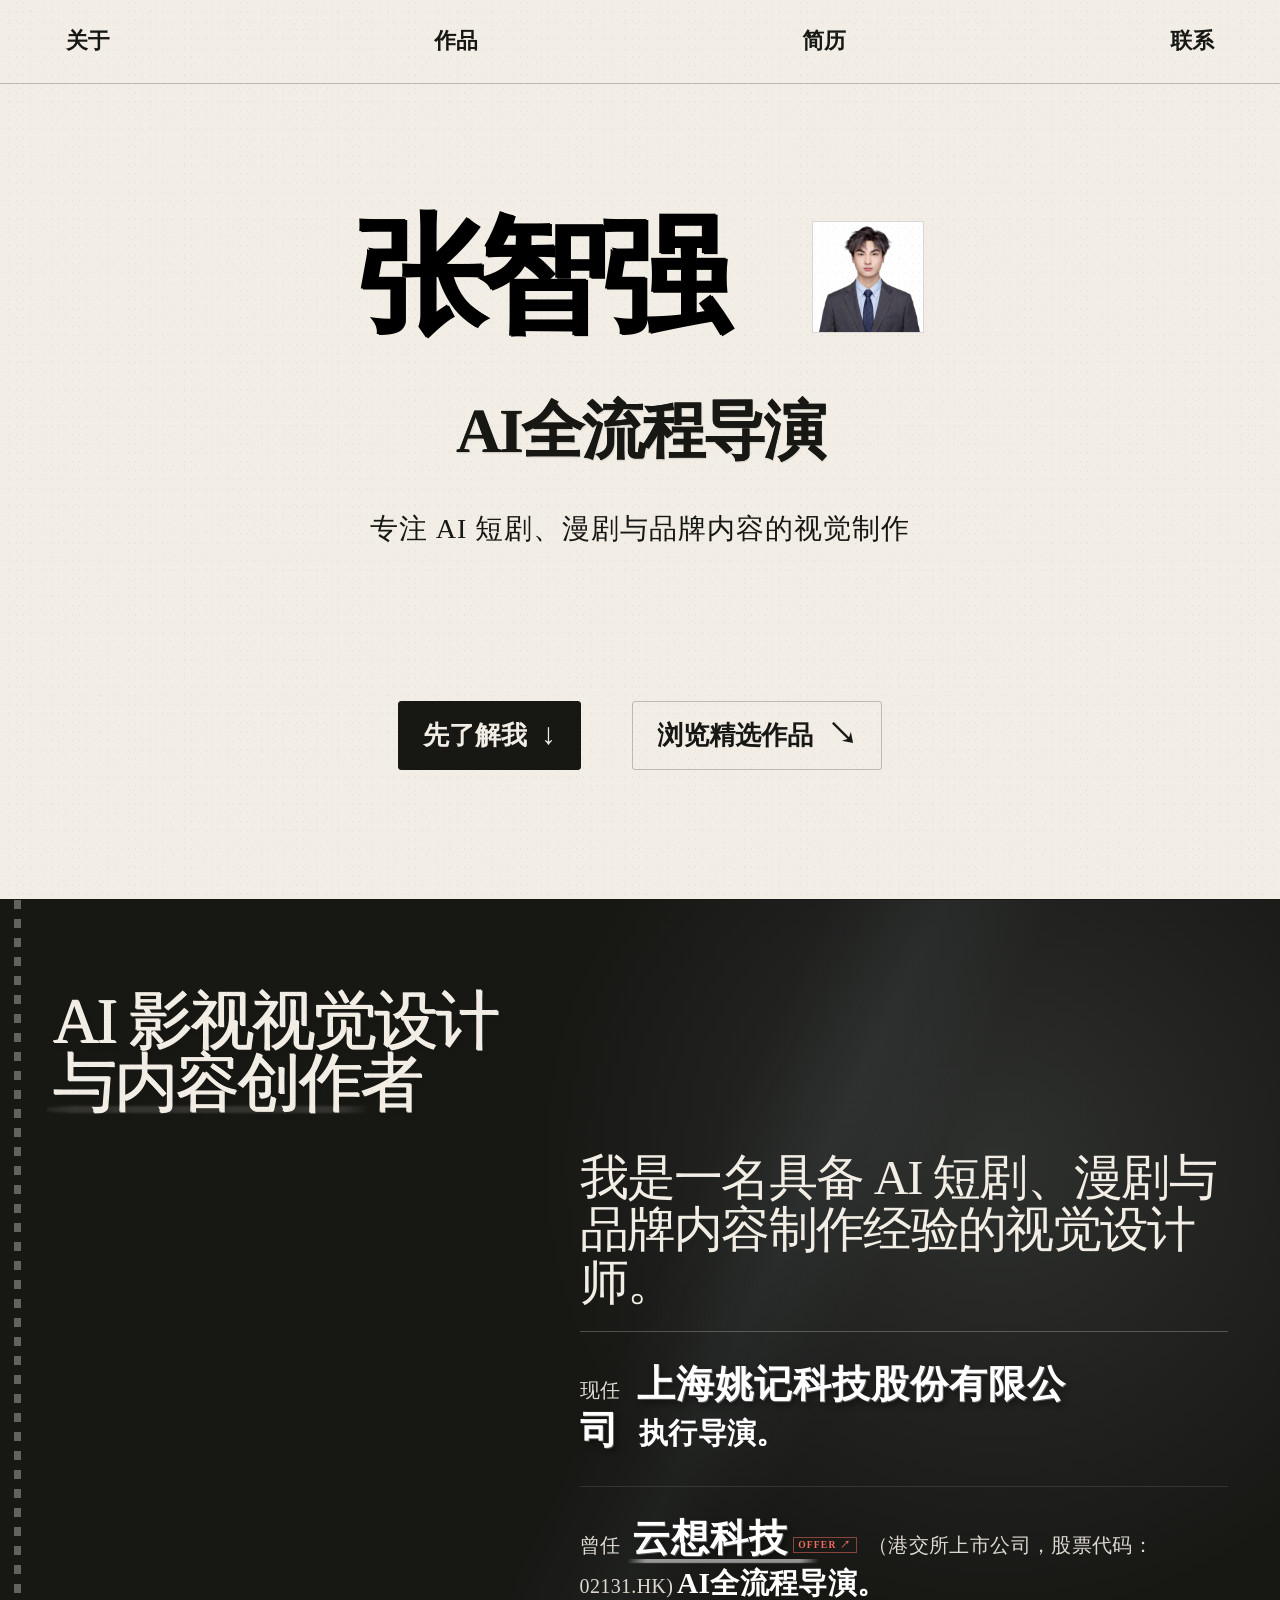
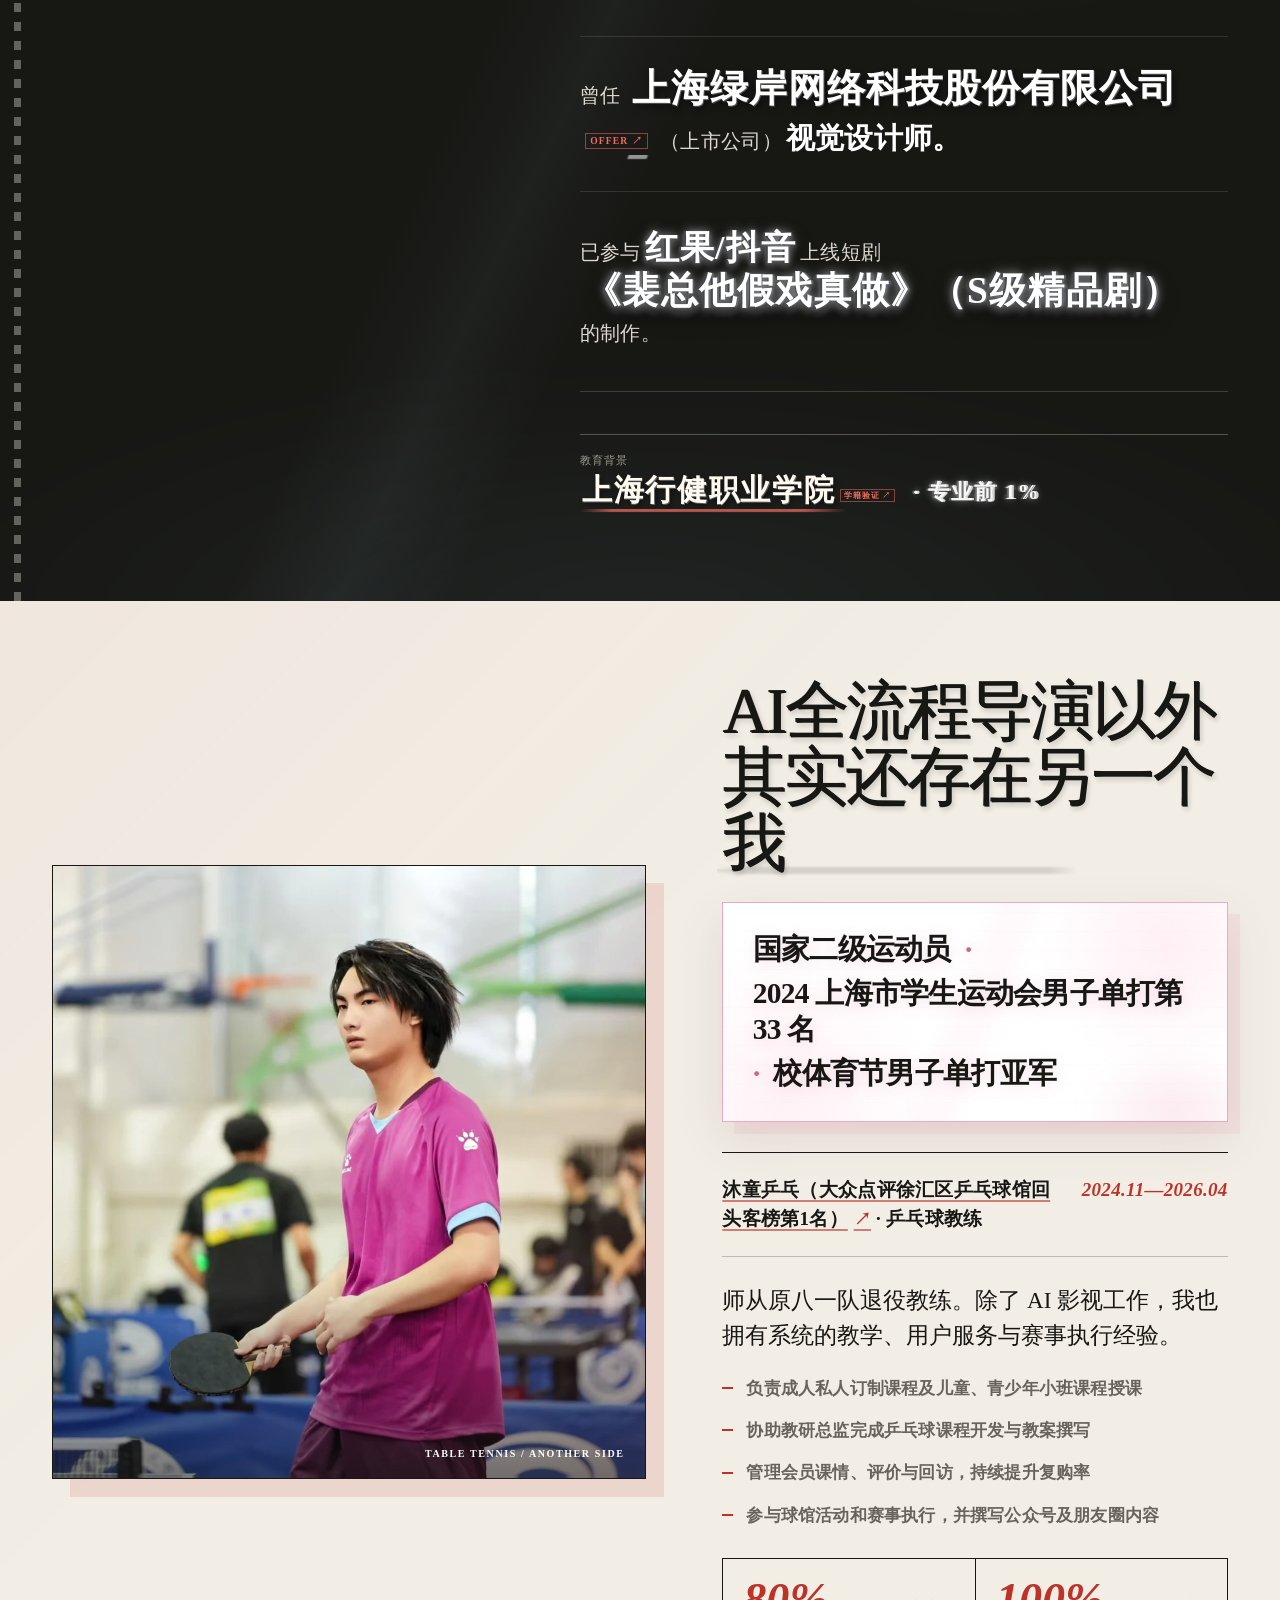
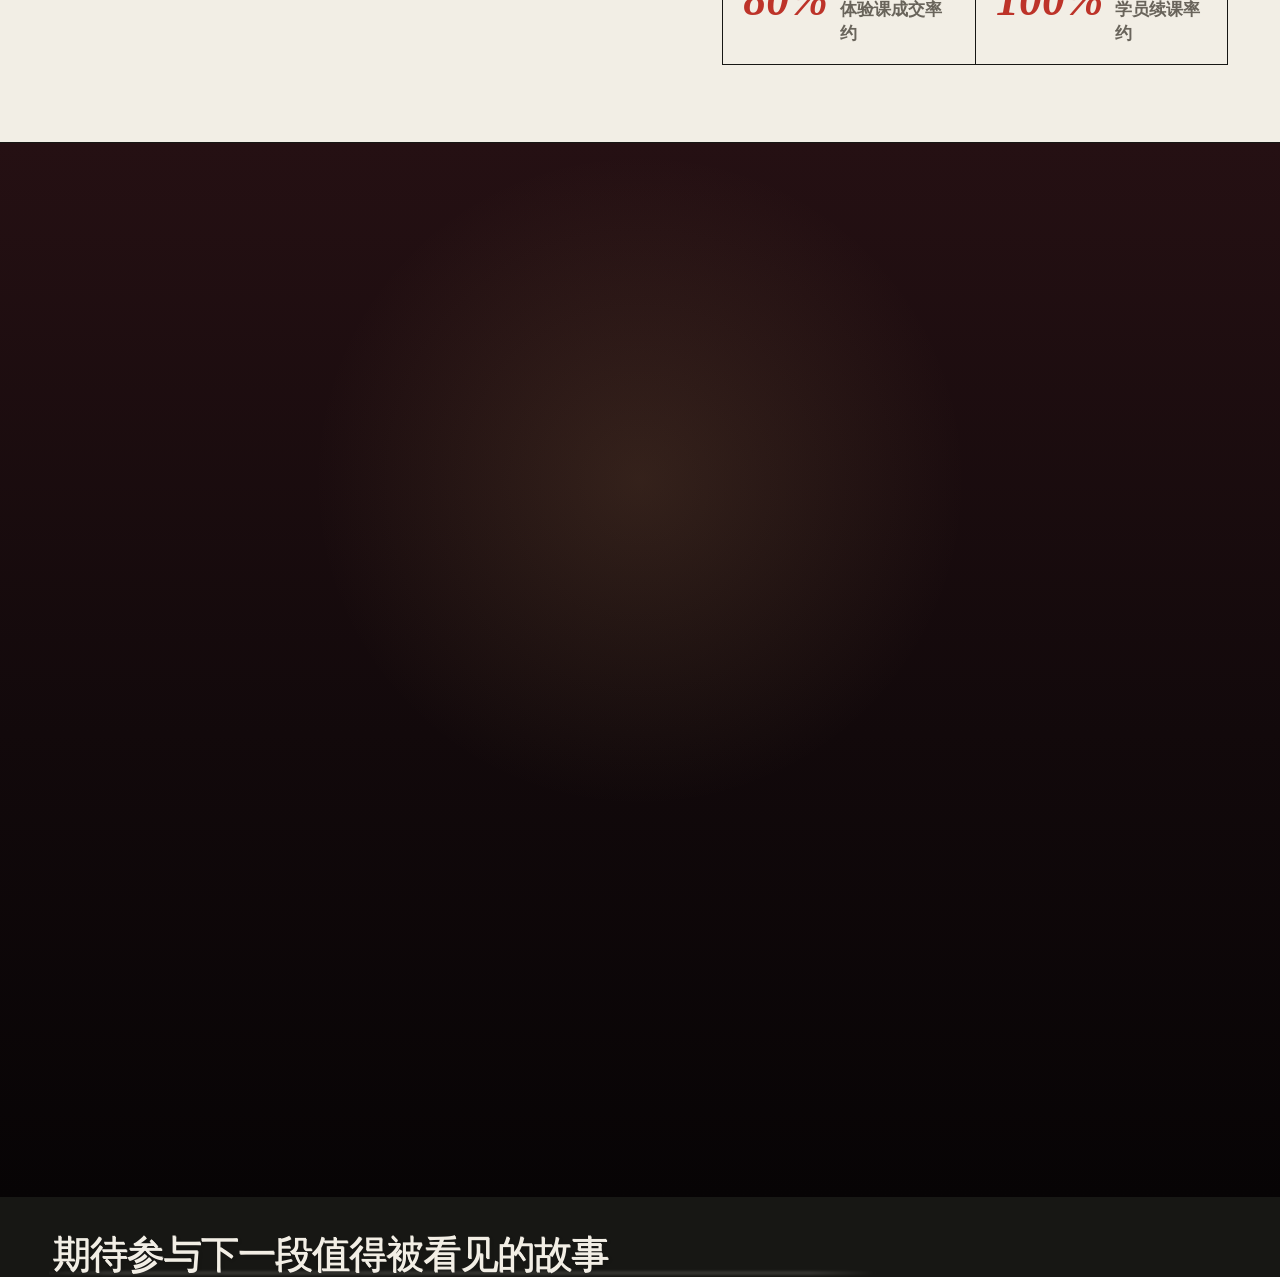
==== commit 6f82d06b: "Emphasize portfolio employment roles" ====
--- a/index.html
+++ b/index.html
@@ -1,2 +1,2 @@
 <!DOCTYPE html><html lang="zh-CN"><head><meta charSet="utf-8"/><meta name="viewport" content="width=device-width, initial-scale=1"/><link rel="preload" href="./fonts/lxgw-wenkai-500.woff2" as="font" crossorigin="anonymous" type="font/woff2"/><link rel="preload" href="./zhang-zhiqiang-portrait-wechat-opaque.jpg" as="image" fetchPriority="high"/><title>张智强｜AI全流程导演・作品集</title><meta name="description" content="张智强的个人求职作品集，展示AI全流程导演、AI短剧与漫剧视觉设计、AIGC内容制作、微电影和广告作品，以及个人经历与联系方式。"/><meta name="application-name" content="张智强个人作品集"/><meta name="keywords" content="张智强,张智强作品集,张智强个人作品集,AI全流程导演,AI影视视觉设计,AI短剧,漫剧,短剧导演,微电影,广告作品,影视求职"/><meta name="author" content="张智强"/><link rel="author" href="https://zzqaidirector.com/"/><meta name="creator" content="张智强"/><meta name="publisher" content="张智强"/><meta name="category" content="影视作品集"/><meta name="robots" content="index, follow"/><meta name="googlebot" content="index, follow, max-image-preview:large, max-snippet:-1, max-video-preview:-1"/><meta property="og:title" content="张智强｜AI全流程导演・作品集"/><meta property="og:description" content="张智强的个人求职作品集，展示AI全流程导演、AI短剧与漫剧视觉设计、AIGC内容制作、微电影和广告作品，以及个人经历与联系方式。"/><meta property="og:url" content="https://zzqaidirector.com/"/><meta property="og:site_name" content="张智强个人作品集"/><meta property="og:type" content="profile"/><meta property="og:locale" content="zh_CN"/><meta property="og:image" content="https://zzqaidirector.com/og.png"/><meta property="og:image:width" content="1736"/><meta property="og:image:height" content="909"/><meta property="og:image:alt" content="张智强｜AI全流程导演个人作品集"/><meta name="twitter:card" content="summary_large_image"/><meta name="twitter:title" content="张智强｜AI全流程导演・作品集"/><meta name="twitter:description" content="张智强的个人求职作品集，展示AI全流程导演、AI短剧与漫剧视觉设计、AIGC内容制作、微电影和广告作品，以及个人经历与联系方式。"/><meta name="twitter:image" content="https://zzqaidirector.com/og.png"/><link rel="canonical" href="https://zzqaidirector.com/"/><link rel="preload" href="./fonts/lxgw-wenkai-500.woff2" as="font" type="font/woff2" crossorigin="anonymous"/><script id="portfolio-structured-data" type="application/ld+json">{"@context":"https://schema.org","@graph":[{"@type":"WebSite","@id":"https://zzqaidirector.com/#website","url":"https://zzqaidirector.com/","name":"张智强个人作品集","alternateName":["张智强作品集","张智强｜AI全流程导演作品集"],"description":"张智强的个人求职作品集，展示AI全流程导演、AI短剧与漫剧视觉设计、AIGC内容制作、微电影和广告作品，以及个人经历与联系方式。","inLanguage":"zh-CN","publisher":{"@id":"https://zzqaidirector.com/#person"}},{"@type":"ProfilePage","@id":"https://zzqaidirector.com/#profile","url":"https://zzqaidirector.com/","name":"张智强｜AI全流程导演・作品集","description":"张智强的个人求职作品集，展示AI全流程导演、AI短剧与漫剧视觉设计、AIGC内容制作、微电影和广告作品，以及个人经历与联系方式。","inLanguage":"zh-CN","dateModified":"2026-11-06","isPartOf":{"@id":"https://zzqaidirector.com/#website"},"mainEntity":{"@id":"https://zzqaidirector.com/#person"}},{"@type":"Person","@id":"https://zzqaidirector.com/#person","name":"张智强","alternateName":"张智强 AI全流程导演","url":"https://zzqaidirector.com/","image":"https://zzqaidirector.com/zhang-zhiqiang-portrait-wechat-opaque.jpg","jobTitle":["执行导演","AI全流程导演","影视视觉设计师"],"description":"张智强，专注AI短剧、漫剧与品牌内容视觉制作的AI全流程导演和影视视觉设计师。","email":"mailto:3241445250@qq.com","telephone":"+86-19945662439","alumniOf":{"@type":"CollegeOrUniversity","name":"上海行健职业学院"},"worksFor":[{"@type":"Organization","name":"上海姚记科技股份有限公司"}],"knowsAbout":["AI全流程导演","AI影视视觉设计","AIGC内容制作","短剧","漫剧","微电影","广告","导演","编剧","剪辑"]}]}</script>
-<link rel="stylesheet" href="./assets/portfolio.ad67892873bb.css"></head><body><a class="skip-link" href="#main">跳到主要内容</a><header class="masthead" id="top"><nav class="nav" aria-label="主导航"><a class="ink-spray" href="#about">关于<span class="ink-particles" aria-hidden="true"><b></b><b></b><b></b><b></b><b></b><b></b><b></b><b></b><b></b><b></b><b></b><b></b><b></b><b></b><b></b><b></b></span></a><a class="ink-spray" href="#works">作品<span class="ink-particles" aria-hidden="true"><b></b><b></b><b></b><b></b><b></b><b></b><b></b><b></b><b></b><b></b><b></b><b></b><b></b><b></b><b></b><b></b></span></a><a class="ink-spray" href="./zhang-zhiqiang-resume.pdf?v=20261029" target="_blank" rel="noreferrer">简历<span class="ink-particles" aria-hidden="true"><b></b><b></b><b></b><b></b><b></b><b></b><b></b><b></b><b></b><b></b><b></b><b></b><b></b><b></b><b></b><b></b></span></a><a class="ink-spray" href="#contact">联系<span class="ink-particles" aria-hidden="true"><b></b><b></b><b></b><b></b><b></b><b></b><b></b><b></b><b></b><b></b><b></b><b></b><b></b><b></b><b></b><b></b></span></a></nav></header><main id="main"><section class="hero" aria-labelledby="hero-title"><div class="hero-copy"><div class="hero-heading"><div class="hero-identity"><h1 id="hero-title"><span class="name-ink ink-spray">张智强<span class="ink-particles" aria-hidden="true"><b></b><b></b><b></b><b></b><b></b><b></b><b></b><b></b><b></b><b></b><b></b><b></b><b></b><b></b><b></b><b></b></span></span></h1><div class="hero-caption"><div class="role-effect ink-display" data-text="AI全流程导演"><p class="role">AI全流程导演</p><span class="particle-field" aria-hidden="true"><i></i><i></i><i></i><i></i><i></i><i></i><i></i><i></i><i></i><i></i><i></i><i></i><i></i><i></i><i></i><i></i><i></i><i></i><i></i><i></i><i></i><i></i><i></i><i></i></span></div><p class="statement">专注 AI 短剧、漫剧与品牌内容的视觉制作</p></div></div><figure class="hero-illustration"><img src="./zhang-zhiqiang-portrait-wechat-opaque.jpg" alt="张智强证件照" width="1280" height="1280" decoding="async" fetchPriority="high"/></figure></div><div class="hero-actions"><div class="hero-link-group"><a class="text-link ink-spray" href="#about">先了解我 <span aria-hidden="true">↓</span><span class="ink-particles" aria-hidden="true"><b></b><b></b><b></b><b></b><b></b><b></b><b></b><b></b><b></b><b></b><b></b><b></b><b></b><b></b><b></b><b></b></span></a><a class="text-link ink-spray" href="#works">浏览精选作品 <span aria-hidden="true">↘</span><span class="ink-particles" aria-hidden="true"><b></b><b></b><b></b><b></b><b></b><b></b><b></b><b></b><b></b><b></b><b></b><b></b><b></b><b></b><b></b><b></b></span></a></div></div></div></section><section class="about" id="about" aria-labelledby="about-title"><div class="rain-layer" aria-hidden="true"><i style="left:0%;height:72px;animation-delay:-0s;animation-duration:0.82s;opacity:0.2"></i><i style="left:37%;height:91px;animation-delay:-0.23s;animation-duration:0.94s;opacity:0.28"></i><i style="left:74%;height:110px;animation-delay:-0.46s;animation-duration:1.06s;opacity:0.36"></i><i style="left:8%;height:129px;animation-delay:-0.6900000000000001s;animation-duration:1.18s;opacity:0.44"></i><i style="left:45%;height:148px;animation-delay:-0.92s;animation-duration:1.2999999999999998s;opacity:0.52"></i><i style="left:82%;height:167px;animation-delay:-1.1500000000000001s;animation-duration:1.42s;opacity:0.2"></i><i style="left:16%;height:72px;animation-delay:-1.3800000000000001s;animation-duration:1.54s;opacity:0.28"></i><i style="left:53%;height:91px;animation-delay:-1.61s;animation-duration:0.82s;opacity:0.36"></i><i style="left:90%;height:110px;animation-delay:-1.84s;animation-duration:0.94s;opacity:0.44"></i><i style="left:24%;height:129px;animation-delay:-2.0700000000000003s;animation-duration:1.06s;opacity:0.52"></i><i style="left:61%;height:148px;animation-delay:-2.3000000000000003s;animation-duration:1.18s;opacity:0.2"></i><i style="left:98%;height:167px;animation-delay:-0s;animation-duration:1.2999999999999998s;opacity:0.28"></i><i style="left:32%;height:72px;animation-delay:-0.23s;animation-duration:1.42s;opacity:0.36"></i><i style="left:69%;height:91px;animation-delay:-0.46s;animation-duration:1.54s;opacity:0.44"></i><i style="left:3%;height:110px;animation-delay:-0.6900000000000001s;animation-duration:0.82s;opacity:0.52"></i><i style="left:40%;height:129px;animation-delay:-0.92s;animation-duration:0.94s;opacity:0.2"></i><i style="left:77%;height:148px;animation-delay:-1.1500000000000001s;animation-duration:1.06s;opacity:0.28"></i><i style="left:11%;height:167px;animation-delay:-1.3800000000000001s;animation-duration:1.18s;opacity:0.36"></i><i style="left:48%;height:72px;animation-delay:-1.61s;animation-duration:1.2999999999999998s;opacity:0.44"></i><i style="left:85%;height:91px;animation-delay:-1.84s;animation-duration:1.42s;opacity:0.52"></i><i style="left:19%;height:110px;animation-delay:-2.0700000000000003s;animation-duration:1.54s;opacity:0.2"></i><i style="left:56%;height:129px;animation-delay:-2.3000000000000003s;animation-duration:0.82s;opacity:0.28"></i><i style="left:93%;height:148px;animation-delay:-0s;animation-duration:0.94s;opacity:0.36"></i><i style="left:27%;height:167px;animation-delay:-0.23s;animation-duration:1.06s;opacity:0.44"></i><i style="left:64%;height:72px;animation-delay:-0.46s;animation-duration:1.18s;opacity:0.52"></i><i style="left:101%;height:91px;animation-delay:-0.6900000000000001s;animation-duration:1.2999999999999998s;opacity:0.2"></i><i style="left:35%;height:110px;animation-delay:-0.92s;animation-duration:1.42s;opacity:0.28"></i><i style="left:72%;height:129px;animation-delay:-1.1500000000000001s;animation-duration:1.54s;opacity:0.36"></i><i style="left:6%;height:148px;animation-delay:-1.3800000000000001s;animation-duration:0.82s;opacity:0.44"></i><i style="left:43%;height:167px;animation-delay:-1.61s;animation-duration:0.94s;opacity:0.52"></i><i style="left:80%;height:72px;animation-delay:-1.84s;animation-duration:1.06s;opacity:0.2"></i><i style="left:14%;height:91px;animation-delay:-2.0700000000000003s;animation-duration:1.18s;opacity:0.28"></i><i style="left:51%;height:110px;animation-delay:-2.3000000000000003s;animation-duration:1.2999999999999998s;opacity:0.36"></i><i style="left:88%;height:129px;animation-delay:-0s;animation-duration:1.42s;opacity:0.44"></i><i style="left:22%;height:148px;animation-delay:-0.23s;animation-duration:1.54s;opacity:0.52"></i><i style="left:59%;height:167px;animation-delay:-0.46s;animation-duration:0.82s;opacity:0.2"></i><b class="rain-splash rain-splash-one"></b><b class="rain-splash rain-splash-two"></b><b class="rain-splash rain-splash-three"></b></div><div class="about-intro"><h2 class="ink-spray" id="about-title">AI 影视视觉设计与内容创作者<span class="ink-particles" aria-hidden="true"><b></b><b></b><b></b><b></b><b></b><b></b><b></b><b></b><b></b><b></b><b></b><b></b><b></b><b></b><b></b><b></b></span></h2></div><div class="about-copy"><p class="lead">我是一名具备 AI 短剧、漫剧与品牌内容制作经验的视觉设计师。</p><div class="employment-copy" aria-label="职业经历"><p class="employment-entry">现任 <strong class="company-name">上海姚记科技股份有限公司</strong> <span class="employment-role">执行导演。</span></p><p class="employment-entry">曾任<a class="company-offer-link" href="./offers/yunxiang-tech-offer.pdf" target="_blank" rel="noreferrer" aria-label="查看云想科技 Offer PDF" title="点击查看云想科技 Offer">云想科技</a>（港交所上市公司，股票代码：02131.HK)AI全流程导演。</p><p class="employment-entry">曾任<a class="company-offer-link" href="./offers/green-shore-offer.pdf" target="_blank" rel="noreferrer" aria-label="查看上海绿岸网络科技股份有限公司 Offer PDF" title="点击查看上海绿岸网络科技股份有限公司 Offer">上海绿岸网络科技股份有限公司</a>（上市公司）视觉设计师。</p><p class="employment-entry employment-entry-production">已参与<strong class="production-credit production-credit-platform" data-text="红果/抖音">红果/抖音</strong>上线短剧<a class="production-credit production-credit-title production-credit-link" data-text="《裴总他假戏真做》（S级精品剧）" href="https://novelquickapp.com/s/V2o2lzOQa24/" target="_blank" rel="noreferrer" aria-label="打开《裴总他假戏真做》（S级精品剧）短剧页面" title="点击观看《裴总他假戏真做》">《裴总他假戏真做》（S级精品剧）</a><span class="production-credit-tail"><span class="production-credit-suffix">的制作。</span></span></p></div><dl class="profile-facts"><div><dt>教育背景</dt><dd class="education-fact"><a class="education-proof-link" href="./documents/education-verification-zhang-zhiqiang.pdf" target="_blank" rel="noreferrer" aria-label="查看上海行健职业学院教育部学籍在线验证报告 PDF" title="点击查看教育部学籍在线验证报告">上海行健职业学院</a><span class="cyber-rank" data-text="· 专业前 1%">· 专业前 1%</span></dd></div></dl></div></section><section class="coach-story" aria-labelledby="coach-story-title"><figure class="coach-visual"><img src="./table-tennis-coach.webp" alt="张智强参加乒乓球比赛" width="1538" height="1024" loading="lazy" decoding="async"/><figcaption>TABLE TENNIS / ANOTHER SIDE</figcaption></figure><div class="coach-copy"><h2 class="ink-spray" id="coach-story-title">AI全流程导演以外其实还存在另一个我<span class="ink-particles" aria-hidden="true"><b></b><b></b><b></b><b></b><b></b><b></b><b></b><b></b><b></b><b></b><b></b><b></b><b></b><b></b><b></b><b></b></span></h2><p class="coach-credentials" aria-label="运动成绩：国家二级运动员；2024 上海市学生运动会男子单打第 33 名；校体育节男子单打亚军"><span class="sakura-rain" aria-hidden="true"><b style="left:5%;animation-delay:-0.00s;animation-duration:5.10s"></b><b style="left:22%;animation-delay:-0.61s;animation-duration:5.68s"></b><b style="left:39%;animation-delay:-1.22s;animation-duration:6.26s"></b><b style="left:56%;animation-delay:-1.83s;animation-duration:6.84s"></b><b style="left:73%;animation-delay:-2.44s;animation-duration:7.42s"></b><b style="left:90%;animation-delay:-3.05s;animation-duration:8.00s"></b><b style="left:7%;animation-delay:-3.66s;animation-duration:5.10s"></b><b style="left:24%;animation-delay:-4.27s;animation-duration:5.68s"></b><b style="left:41%;animation-delay:-4.88s;animation-duration:6.26s"></b><b style="left:58%;animation-delay:-5.49s;animation-duration:6.84s"></b><b style="left:75%;animation-delay:-6.10s;animation-duration:7.42s"></b><b style="left:92%;animation-delay:-6.71s;animation-duration:8.00s"></b><b style="left:9%;animation-delay:-7.32s;animation-duration:5.10s"></b><b style="left:26%;animation-delay:-7.93s;animation-duration:5.68s"></b><b style="left:43%;animation-delay:-8.54s;animation-duration:6.26s"></b><b style="left:60%;animation-delay:-9.15s;animation-duration:6.84s"></b><b style="left:77%;animation-delay:-9.76s;animation-duration:7.42s"></b><b style="left:94%;animation-delay:-10.37s;animation-duration:8.00s"></b><b style="left:11%;animation-delay:-10.98s;animation-duration:5.10s"></b><b style="left:28%;animation-delay:-11.59s;animation-duration:5.68s"></b></span><span class="credential-item">国家二级运动员</span><i aria-hidden="true">·</i><span class="credential-item">2024 上海市学生运动会男子单打第 33 名</span><i aria-hidden="true">·</i><span class="credential-item">校体育节男子单打亚军</span></p><div class="coach-role-line"><strong><a class="coach-company-link" href="./evidence/mutong-dianping-review.jpg" target="_blank" rel="noreferrer" aria-label="查看沐童乒乓大众点评回头客榜截图" title="点击查看大众点评截图">沐童乒乓（大众点评徐汇区乒乓球馆回头客榜第1名）</a><span> · 乒乓球教练</span></strong><span class="coach-period" aria-label="任职时间：2024年11月至2026年4月"><time dateTime="2024-11">2024.11</time><span aria-hidden="true">—</span><time dateTime="2026-04">2026.04</time></span></div><p class="coach-lead">师从原八一队退役教练。除了 AI 影视工作，我也拥有系统的教学、用户服务与赛事执行经验。</p><ul class="coach-duties"><li>负责成人私人订制课程及儿童、青少年小班课程授课</li><li>协助教研总监完成乒乓球课程开发与教案撰写</li><li>管理会员课情、评价与回访，持续提升复购率</li><li>参与球馆活动和赛事执行，并撰写公众号及朋友圈内容</li></ul><div class="coach-metrics" aria-label="乒乓球教练成果"><div><strong>80%</strong><span>体验课成交率约</span></div><div><strong>100%</strong><span>学员续课率约</span></div></div></div></section><section class="works" id="works" aria-labelledby="works-title"><div class="stage-scene" aria-hidden="true"><span class="stage-curtain stage-curtain-left"></span><span class="stage-curtain stage-curtain-right"></span><span class="stage-light stage-light-left"></span><span class="stage-light stage-light-right"></span><span class="stage-floor"></span><div class="stage-magician"><span class="magician-head"></span><span class="magician-body"></span><span class="magician-arm magician-arm-open"></span><span class="magician-arm magician-hat-arm"><i class="magician-hat"></i></span><span class="magician-leg magician-leg-left"></span><span class="magician-leg magician-leg-right"></span></div><div class="stage-audience"><i style="left:-2%;height:42px;animation-delay:-0s"></i><i style="left:4.4%;height:52px;animation-delay:-0.35s"></i><i style="left:10.8%;height:62px;animation-delay:-0.7s"></i><i style="left:17.200000000000003%;height:72px;animation-delay:-1.0499999999999998s"></i><i style="left:23.6%;height:42px;animation-delay:-1.4s"></i><i style="left:30%;height:52px;animation-delay:-1.75s"></i><i style="left:36.400000000000006%;height:62px;animation-delay:-2.0999999999999996s"></i><i style="left:42.800000000000004%;height:72px;animation-delay:-0s"></i><i style="left:49.2%;height:42px;animation-delay:-0.35s"></i><i style="left:55.6%;height:52px;animation-delay:-0.7s"></i><i style="left:62%;height:62px;animation-delay:-1.0499999999999998s"></i><i style="left:68.4%;height:72px;animation-delay:-1.4s"></i><i style="left:74.80000000000001%;height:42px;animation-delay:-1.75s"></i><i style="left:81.2%;height:52px;animation-delay:-2.0999999999999996s"></i><i style="left:87.60000000000001%;height:62px;animation-delay:-0s"></i><i style="left:94%;height:72px;animation-delay:-0.35s"></i><i style="left:100.4%;height:42px;animation-delay:-0.7s"></i></div></div><header class="section-head"><h2 class="ink-spray" id="works-title">四种创作方向，一种匠心<span class="ink-particles" aria-hidden="true"><b></b><b></b><b></b><b></b><b></b><b></b><b></b><b></b><b></b><b></b><b></b><b></b><b></b><b></b><b></b><b></b></span></h2><p class="section-note">SELECT A CATEGORY</p></header><div class="work-grid"><article class="work-card category-panel is-linked"><a class="category-link" href="./short-drama/" aria-label="打开短剧与漫剧作品页面"><div class="still"><span class="category-position" aria-hidden="true">01<!-- --> /<!-- --> <!-- -->04</span><h3 class="ink-spray">短剧/漫剧<span class="ink-particles" aria-hidden="true"><b></b><b></b><b></b><b></b><b></b><b></b><b></b><b></b><b></b><b></b><b></b><b></b><b></b><b></b><b></b><b></b></span></h3><span class="category-enter">点击进入 <span aria-hidden="true">→</span></span></div></a></article><article class="work-card category-panel is-linked"><a class="category-link" href="./prompt-skill/" aria-label="打开自编 system prompt 与 skill 页面"><div class="still"><span class="category-position" aria-hidden="true">02<!-- --> /<!-- --> <!-- -->04</span><h3 class="ink-spray">自编 system prompt / skill<span class="ink-particles" aria-hidden="true"><b></b><b></b><b></b><b></b><b></b><b></b><b></b><b></b><b></b><b></b><b></b><b></b><b></b><b></b><b></b><b></b></span></h3><span class="category-enter">点击进入 <span aria-hidden="true">→</span></span></div></a></article><article class="work-card category-panel is-linked"><a class="category-link" href="./advertising/" aria-label="打开广告作品页面"><div class="still"><span class="category-position" aria-hidden="true">03<!-- --> /<!-- --> <!-- -->04</span><h3 class="ink-spray">广告<span class="ink-particles" aria-hidden="true"><b></b><b></b><b></b><b></b><b></b><b></b><b></b><b></b><b></b><b></b><b></b><b></b><b></b><b></b><b></b><b></b></span></h3><span class="category-enter">点击进入 <span aria-hidden="true">→</span></span></div></a></article><article class="work-card category-panel is-coming-soon" aria-disabled="true"><div class="still"><span class="category-position" aria-hidden="true">04<!-- --> /<!-- --> <!-- -->04</span><h3 class="ink-spray">微电影<span class="ink-particles" aria-hidden="true"><b></b><b></b><b></b><b></b><b></b><b></b><b></b><b></b><b></b><b></b><b></b><b></b><b></b><b></b><b></b><b></b></span></h3><span class="category-coming-soon">暂未开放 · 敬请期待</span></div></article></div></section></main><footer class="contact" id="contact"><a class="contact-close" href="#top" aria-label="关闭联系方式">关闭 ×</a><h2 class="ink-spray">期待参与下一段值得被看见的故事<span class="ink-particles" aria-hidden="true"><b></b><b></b><b></b><b></b><b></b><b></b><b></b><b></b><b></b><b></b><b></b><b></b><b></b><b></b><b></b><b></b></span></h2><div class="contact-links" aria-label="联系方式"><a class="ink-spray" href="tel:+8619954662439">电话：19945662439<span class="ink-particles" aria-hidden="true"><b></b><b></b><b></b><b></b><b></b><b></b><b></b><b></b><b></b><b></b><b></b><b></b><b></b><b></b><b></b><b></b></span></a><a class="ink-spray" href="mailto:3241445250@qq.com">邮箱：3241445250@qq.com<span class="ink-particles" aria-hidden="true"><b></b><b></b><b></b><b></b><b></b><b></b><b></b><b></b><b></b><b></b><b></b><b></b><b></b><b></b><b></b><b></b></span></a><a class="ink-spray" href="./zhang-zhiqiang-resume.pdf?v=20261029" target="_blank" rel="noreferrer">查看简历 PDF<span class="ink-particles" aria-hidden="true"><b></b><b></b><b></b><b></b><b></b><b></b><b></b><b></b><b></b><b></b><b></b><b></b><b></b><b></b><b></b><b></b></span></a><a class="ink-spray" href="#top">返回顶部 ↑<span class="ink-particles" aria-hidden="true"><b></b><b></b><b></b><b></b><b></b><b></b><b></b><b></b><b></b><b></b><b></b><b></b><b></b><b></b><b></b><b></b></span></a></div><p class="site-registration"><a href="https://beian.miit.gov.cn/" target="_blank" rel="noreferrer" aria-label="前往工信部备案管理系统查询沪ICP备2026042235号-1">沪ICP备2026042235号-1</a></p></footer></body></html>+<link rel="stylesheet" href="./assets/portfolio.2b8be4e26460.css"></head><body><a class="skip-link" href="#main">跳到主要内容</a><header class="masthead" id="top"><nav class="nav" aria-label="主导航"><a class="ink-spray" href="#about">关于<span class="ink-particles" aria-hidden="true"><b></b><b></b><b></b><b></b><b></b><b></b><b></b><b></b><b></b><b></b><b></b><b></b><b></b><b></b><b></b><b></b></span></a><a class="ink-spray" href="#works">作品<span class="ink-particles" aria-hidden="true"><b></b><b></b><b></b><b></b><b></b><b></b><b></b><b></b><b></b><b></b><b></b><b></b><b></b><b></b><b></b><b></b></span></a><a class="ink-spray" href="./zhang-zhiqiang-resume.pdf?v=20261029" target="_blank" rel="noreferrer">简历<span class="ink-particles" aria-hidden="true"><b></b><b></b><b></b><b></b><b></b><b></b><b></b><b></b><b></b><b></b><b></b><b></b><b></b><b></b><b></b><b></b></span></a><a class="ink-spray" href="#contact">联系<span class="ink-particles" aria-hidden="true"><b></b><b></b><b></b><b></b><b></b><b></b><b></b><b></b><b></b><b></b><b></b><b></b><b></b><b></b><b></b><b></b></span></a></nav></header><main id="main"><section class="hero" aria-labelledby="hero-title"><div class="hero-copy"><div class="hero-heading"><div class="hero-identity"><h1 id="hero-title"><span class="name-ink ink-spray">张智强<span class="ink-particles" aria-hidden="true"><b></b><b></b><b></b><b></b><b></b><b></b><b></b><b></b><b></b><b></b><b></b><b></b><b></b><b></b><b></b><b></b></span></span></h1><div class="hero-caption"><div class="role-effect ink-display" data-text="AI全流程导演"><p class="role">AI全流程导演</p><span class="particle-field" aria-hidden="true"><i></i><i></i><i></i><i></i><i></i><i></i><i></i><i></i><i></i><i></i><i></i><i></i><i></i><i></i><i></i><i></i><i></i><i></i><i></i><i></i><i></i><i></i><i></i><i></i></span></div><p class="statement">专注 AI 短剧、漫剧与品牌内容的视觉制作</p></div></div><figure class="hero-illustration"><img src="./zhang-zhiqiang-portrait-wechat-opaque.jpg" alt="张智强证件照" width="1280" height="1280" decoding="async" fetchPriority="high"/></figure></div><div class="hero-actions"><div class="hero-link-group"><a class="text-link ink-spray" href="#about">先了解我 <span aria-hidden="true">↓</span><span class="ink-particles" aria-hidden="true"><b></b><b></b><b></b><b></b><b></b><b></b><b></b><b></b><b></b><b></b><b></b><b></b><b></b><b></b><b></b><b></b></span></a><a class="text-link ink-spray" href="#works">浏览精选作品 <span aria-hidden="true">↘</span><span class="ink-particles" aria-hidden="true"><b></b><b></b><b></b><b></b><b></b><b></b><b></b><b></b><b></b><b></b><b></b><b></b><b></b><b></b><b></b><b></b></span></a></div></div></div></section><section class="about" id="about" aria-labelledby="about-title"><div class="rain-layer" aria-hidden="true"><i style="left:0%;height:72px;animation-delay:-0s;animation-duration:0.82s;opacity:0.2"></i><i style="left:37%;height:91px;animation-delay:-0.23s;animation-duration:0.94s;opacity:0.28"></i><i style="left:74%;height:110px;animation-delay:-0.46s;animation-duration:1.06s;opacity:0.36"></i><i style="left:8%;height:129px;animation-delay:-0.6900000000000001s;animation-duration:1.18s;opacity:0.44"></i><i style="left:45%;height:148px;animation-delay:-0.92s;animation-duration:1.2999999999999998s;opacity:0.52"></i><i style="left:82%;height:167px;animation-delay:-1.1500000000000001s;animation-duration:1.42s;opacity:0.2"></i><i style="left:16%;height:72px;animation-delay:-1.3800000000000001s;animation-duration:1.54s;opacity:0.28"></i><i style="left:53%;height:91px;animation-delay:-1.61s;animation-duration:0.82s;opacity:0.36"></i><i style="left:90%;height:110px;animation-delay:-1.84s;animation-duration:0.94s;opacity:0.44"></i><i style="left:24%;height:129px;animation-delay:-2.0700000000000003s;animation-duration:1.06s;opacity:0.52"></i><i style="left:61%;height:148px;animation-delay:-2.3000000000000003s;animation-duration:1.18s;opacity:0.2"></i><i style="left:98%;height:167px;animation-delay:-0s;animation-duration:1.2999999999999998s;opacity:0.28"></i><i style="left:32%;height:72px;animation-delay:-0.23s;animation-duration:1.42s;opacity:0.36"></i><i style="left:69%;height:91px;animation-delay:-0.46s;animation-duration:1.54s;opacity:0.44"></i><i style="left:3%;height:110px;animation-delay:-0.6900000000000001s;animation-duration:0.82s;opacity:0.52"></i><i style="left:40%;height:129px;animation-delay:-0.92s;animation-duration:0.94s;opacity:0.2"></i><i style="left:77%;height:148px;animation-delay:-1.1500000000000001s;animation-duration:1.06s;opacity:0.28"></i><i style="left:11%;height:167px;animation-delay:-1.3800000000000001s;animation-duration:1.18s;opacity:0.36"></i><i style="left:48%;height:72px;animation-delay:-1.61s;animation-duration:1.2999999999999998s;opacity:0.44"></i><i style="left:85%;height:91px;animation-delay:-1.84s;animation-duration:1.42s;opacity:0.52"></i><i style="left:19%;height:110px;animation-delay:-2.0700000000000003s;animation-duration:1.54s;opacity:0.2"></i><i style="left:56%;height:129px;animation-delay:-2.3000000000000003s;animation-duration:0.82s;opacity:0.28"></i><i style="left:93%;height:148px;animation-delay:-0s;animation-duration:0.94s;opacity:0.36"></i><i style="left:27%;height:167px;animation-delay:-0.23s;animation-duration:1.06s;opacity:0.44"></i><i style="left:64%;height:72px;animation-delay:-0.46s;animation-duration:1.18s;opacity:0.52"></i><i style="left:101%;height:91px;animation-delay:-0.6900000000000001s;animation-duration:1.2999999999999998s;opacity:0.2"></i><i style="left:35%;height:110px;animation-delay:-0.92s;animation-duration:1.42s;opacity:0.28"></i><i style="left:72%;height:129px;animation-delay:-1.1500000000000001s;animation-duration:1.54s;opacity:0.36"></i><i style="left:6%;height:148px;animation-delay:-1.3800000000000001s;animation-duration:0.82s;opacity:0.44"></i><i style="left:43%;height:167px;animation-delay:-1.61s;animation-duration:0.94s;opacity:0.52"></i><i style="left:80%;height:72px;animation-delay:-1.84s;animation-duration:1.06s;opacity:0.2"></i><i style="left:14%;height:91px;animation-delay:-2.0700000000000003s;animation-duration:1.18s;opacity:0.28"></i><i style="left:51%;height:110px;animation-delay:-2.3000000000000003s;animation-duration:1.2999999999999998s;opacity:0.36"></i><i style="left:88%;height:129px;animation-delay:-0s;animation-duration:1.42s;opacity:0.44"></i><i style="left:22%;height:148px;animation-delay:-0.23s;animation-duration:1.54s;opacity:0.52"></i><i style="left:59%;height:167px;animation-delay:-0.46s;animation-duration:0.82s;opacity:0.2"></i><b class="rain-splash rain-splash-one"></b><b class="rain-splash rain-splash-two"></b><b class="rain-splash rain-splash-three"></b></div><div class="about-intro"><h2 class="ink-spray" id="about-title">AI 影视视觉设计与内容创作者<span class="ink-particles" aria-hidden="true"><b></b><b></b><b></b><b></b><b></b><b></b><b></b><b></b><b></b><b></b><b></b><b></b><b></b><b></b><b></b><b></b></span></h2></div><div class="about-copy"><p class="lead">我是一名具备 AI 短剧、漫剧与品牌内容制作经验的视觉设计师。</p><div class="employment-copy" aria-label="职业经历"><p class="employment-entry">现任 <strong class="company-name">上海姚记科技股份有限公司</strong> <strong class="employment-role">执行导演。</strong></p><p class="employment-entry">曾任<a class="company-offer-link" href="./offers/yunxiang-tech-offer.pdf" target="_blank" rel="noreferrer" aria-label="查看云想科技 Offer PDF" title="点击查看云想科技 Offer">云想科技</a>（港交所上市公司，股票代码：02131.HK)<strong class="employment-role">AI全流程导演。</strong></p><p class="employment-entry">曾任<a class="company-offer-link" href="./offers/green-shore-offer.pdf" target="_blank" rel="noreferrer" aria-label="查看上海绿岸网络科技股份有限公司 Offer PDF" title="点击查看上海绿岸网络科技股份有限公司 Offer">上海绿岸网络科技股份有限公司</a>（上市公司）<strong class="employment-role">视觉设计师。</strong></p><p class="employment-entry employment-entry-production">已参与<strong class="production-credit production-credit-platform" data-text="红果/抖音">红果/抖音</strong>上线短剧<a class="production-credit production-credit-title production-credit-link" data-text="《裴总他假戏真做》（S级精品剧）" href="https://novelquickapp.com/s/V2o2lzOQa24/" target="_blank" rel="noreferrer" aria-label="打开《裴总他假戏真做》（S级精品剧）短剧页面" title="点击观看《裴总他假戏真做》">《裴总他假戏真做》（S级精品剧）</a><span class="production-credit-tail"><span class="production-credit-suffix">的制作。</span></span></p></div><dl class="profile-facts"><div><dt>教育背景</dt><dd class="education-fact"><a class="education-proof-link" href="./documents/education-verification-zhang-zhiqiang.pdf" target="_blank" rel="noreferrer" aria-label="查看上海行健职业学院教育部学籍在线验证报告 PDF" title="点击查看教育部学籍在线验证报告">上海行健职业学院</a><span class="cyber-rank" data-text="· 专业前 1%">· 专业前 1%</span></dd></div></dl></div></section><section class="coach-story" aria-labelledby="coach-story-title"><figure class="coach-visual"><img src="./table-tennis-coach.webp" alt="张智强参加乒乓球比赛" width="1538" height="1024" loading="lazy" decoding="async"/><figcaption>TABLE TENNIS / ANOTHER SIDE</figcaption></figure><div class="coach-copy"><h2 class="ink-spray" id="coach-story-title">AI全流程导演以外其实还存在另一个我<span class="ink-particles" aria-hidden="true"><b></b><b></b><b></b><b></b><b></b><b></b><b></b><b></b><b></b><b></b><b></b><b></b><b></b><b></b><b></b><b></b></span></h2><p class="coach-credentials" aria-label="运动成绩：国家二级运动员；2024 上海市学生运动会男子单打第 33 名；校体育节男子单打亚军"><span class="sakura-rain" aria-hidden="true"><b style="left:5%;animation-delay:-0.00s;animation-duration:5.10s"></b><b style="left:22%;animation-delay:-0.61s;animation-duration:5.68s"></b><b style="left:39%;animation-delay:-1.22s;animation-duration:6.26s"></b><b style="left:56%;animation-delay:-1.83s;animation-duration:6.84s"></b><b style="left:73%;animation-delay:-2.44s;animation-duration:7.42s"></b><b style="left:90%;animation-delay:-3.05s;animation-duration:8.00s"></b><b style="left:7%;animation-delay:-3.66s;animation-duration:5.10s"></b><b style="left:24%;animation-delay:-4.27s;animation-duration:5.68s"></b><b style="left:41%;animation-delay:-4.88s;animation-duration:6.26s"></b><b style="left:58%;animation-delay:-5.49s;animation-duration:6.84s"></b><b style="left:75%;animation-delay:-6.10s;animation-duration:7.42s"></b><b style="left:92%;animation-delay:-6.71s;animation-duration:8.00s"></b><b style="left:9%;animation-delay:-7.32s;animation-duration:5.10s"></b><b style="left:26%;animation-delay:-7.93s;animation-duration:5.68s"></b><b style="left:43%;animation-delay:-8.54s;animation-duration:6.26s"></b><b style="left:60%;animation-delay:-9.15s;animation-duration:6.84s"></b><b style="left:77%;animation-delay:-9.76s;animation-duration:7.42s"></b><b style="left:94%;animation-delay:-10.37s;animation-duration:8.00s"></b><b style="left:11%;animation-delay:-10.98s;animation-duration:5.10s"></b><b style="left:28%;animation-delay:-11.59s;animation-duration:5.68s"></b></span><span class="credential-item">国家二级运动员</span><i aria-hidden="true">·</i><span class="credential-item">2024 上海市学生运动会男子单打第 33 名</span><i aria-hidden="true">·</i><span class="credential-item">校体育节男子单打亚军</span></p><div class="coach-role-line"><strong><a class="coach-company-link" href="./evidence/mutong-dianping-review.jpg" target="_blank" rel="noreferrer" aria-label="查看沐童乒乓大众点评回头客榜截图" title="点击查看大众点评截图">沐童乒乓（大众点评徐汇区乒乓球馆回头客榜第1名）</a><span> · 乒乓球教练</span></strong><span class="coach-period" aria-label="任职时间：2024年11月至2026年4月"><time dateTime="2024-11">2024.11</time><span aria-hidden="true">—</span><time dateTime="2026-04">2026.04</time></span></div><p class="coach-lead">师从原八一队退役教练。除了 AI 影视工作，我也拥有系统的教学、用户服务与赛事执行经验。</p><ul class="coach-duties"><li>负责成人私人订制课程及儿童、青少年小班课程授课</li><li>协助教研总监完成乒乓球课程开发与教案撰写</li><li>管理会员课情、评价与回访，持续提升复购率</li><li>参与球馆活动和赛事执行，并撰写公众号及朋友圈内容</li></ul><div class="coach-metrics" aria-label="乒乓球教练成果"><div><strong>80%</strong><span>体验课成交率约</span></div><div><strong>100%</strong><span>学员续课率约</span></div></div></div></section><section class="works" id="works" aria-labelledby="works-title"><div class="stage-scene" aria-hidden="true"><span class="stage-curtain stage-curtain-left"></span><span class="stage-curtain stage-curtain-right"></span><span class="stage-light stage-light-left"></span><span class="stage-light stage-light-right"></span><span class="stage-floor"></span><div class="stage-magician"><span class="magician-head"></span><span class="magician-body"></span><span class="magician-arm magician-arm-open"></span><span class="magician-arm magician-hat-arm"><i class="magician-hat"></i></span><span class="magician-leg magician-leg-left"></span><span class="magician-leg magician-leg-right"></span></div><div class="stage-audience"><i style="left:-2%;height:42px;animation-delay:-0s"></i><i style="left:4.4%;height:52px;animation-delay:-0.35s"></i><i style="left:10.8%;height:62px;animation-delay:-0.7s"></i><i style="left:17.200000000000003%;height:72px;animation-delay:-1.0499999999999998s"></i><i style="left:23.6%;height:42px;animation-delay:-1.4s"></i><i style="left:30%;height:52px;animation-delay:-1.75s"></i><i style="left:36.400000000000006%;height:62px;animation-delay:-2.0999999999999996s"></i><i style="left:42.800000000000004%;height:72px;animation-delay:-0s"></i><i style="left:49.2%;height:42px;animation-delay:-0.35s"></i><i style="left:55.6%;height:52px;animation-delay:-0.7s"></i><i style="left:62%;height:62px;animation-delay:-1.0499999999999998s"></i><i style="left:68.4%;height:72px;animation-delay:-1.4s"></i><i style="left:74.80000000000001%;height:42px;animation-delay:-1.75s"></i><i style="left:81.2%;height:52px;animation-delay:-2.0999999999999996s"></i><i style="left:87.60000000000001%;height:62px;animation-delay:-0s"></i><i style="left:94%;height:72px;animation-delay:-0.35s"></i><i style="left:100.4%;height:42px;animation-delay:-0.7s"></i></div></div><header class="section-head"><h2 class="ink-spray" id="works-title">四种创作方向，一种匠心<span class="ink-particles" aria-hidden="true"><b></b><b></b><b></b><b></b><b></b><b></b><b></b><b></b><b></b><b></b><b></b><b></b><b></b><b></b><b></b><b></b></span></h2><p class="section-note">SELECT A CATEGORY</p></header><div class="work-grid"><article class="work-card category-panel is-linked"><a class="category-link" href="./short-drama/" aria-label="打开短剧与漫剧作品页面"><div class="still"><span class="category-position" aria-hidden="true">01<!-- --> /<!-- --> <!-- -->04</span><h3 class="ink-spray">短剧/漫剧<span class="ink-particles" aria-hidden="true"><b></b><b></b><b></b><b></b><b></b><b></b><b></b><b></b><b></b><b></b><b></b><b></b><b></b><b></b><b></b><b></b></span></h3><span class="category-enter">点击进入 <span aria-hidden="true">→</span></span></div></a></article><article class="work-card category-panel is-linked"><a class="category-link" href="./prompt-skill/" aria-label="打开自编 system prompt 与 skill 页面"><div class="still"><span class="category-position" aria-hidden="true">02<!-- --> /<!-- --> <!-- -->04</span><h3 class="ink-spray">自编 system prompt / skill<span class="ink-particles" aria-hidden="true"><b></b><b></b><b></b><b></b><b></b><b></b><b></b><b></b><b></b><b></b><b></b><b></b><b></b><b></b><b></b><b></b></span></h3><span class="category-enter">点击进入 <span aria-hidden="true">→</span></span></div></a></article><article class="work-card category-panel is-linked"><a class="category-link" href="./advertising/" aria-label="打开广告作品页面"><div class="still"><span class="category-position" aria-hidden="true">03<!-- --> /<!-- --> <!-- -->04</span><h3 class="ink-spray">广告<span class="ink-particles" aria-hidden="true"><b></b><b></b><b></b><b></b><b></b><b></b><b></b><b></b><b></b><b></b><b></b><b></b><b></b><b></b><b></b><b></b></span></h3><span class="category-enter">点击进入 <span aria-hidden="true">→</span></span></div></a></article><article class="work-card category-panel is-coming-soon" aria-disabled="true"><div class="still"><span class="category-position" aria-hidden="true">04<!-- --> /<!-- --> <!-- -->04</span><h3 class="ink-spray">微电影<span class="ink-particles" aria-hidden="true"><b></b><b></b><b></b><b></b><b></b><b></b><b></b><b></b><b></b><b></b><b></b><b></b><b></b><b></b><b></b><b></b></span></h3><span class="category-coming-soon">暂未开放 · 敬请期待</span></div></article></div></section></main><footer class="contact" id="contact"><a class="contact-close" href="#top" aria-label="关闭联系方式">关闭 ×</a><h2 class="ink-spray">期待参与下一段值得被看见的故事<span class="ink-particles" aria-hidden="true"><b></b><b></b><b></b><b></b><b></b><b></b><b></b><b></b><b></b><b></b><b></b><b></b><b></b><b></b><b></b><b></b></span></h2><div class="contact-links" aria-label="联系方式"><a class="ink-spray" href="tel:+8619954662439">电话：19945662439<span class="ink-particles" aria-hidden="true"><b></b><b></b><b></b><b></b><b></b><b></b><b></b><b></b><b></b><b></b><b></b><b></b><b></b><b></b><b></b><b></b></span></a><a class="ink-spray" href="mailto:3241445250@qq.com">邮箱：3241445250@qq.com<span class="ink-particles" aria-hidden="true"><b></b><b></b><b></b><b></b><b></b><b></b><b></b><b></b><b></b><b></b><b></b><b></b><b></b><b></b><b></b><b></b></span></a><a class="ink-spray" href="./zhang-zhiqiang-resume.pdf?v=20261029" target="_blank" rel="noreferrer">查看简历 PDF<span class="ink-particles" aria-hidden="true"><b></b><b></b><b></b><b></b><b></b><b></b><b></b><b></b><b></b><b></b><b></b><b></b><b></b><b></b><b></b><b></b></span></a><a class="ink-spray" href="#top">返回顶部 ↑<span class="ink-particles" aria-hidden="true"><b></b><b></b><b></b><b></b><b></b><b></b><b></b><b></b><b></b><b></b><b></b><b></b><b></b><b></b><b></b><b></b></span></a></div><p class="site-registration"><a href="https://beian.miit.gov.cn/" target="_blank" rel="noreferrer" aria-label="前往工信部备案管理系统查询沪ICP备2026042235号-1">沪ICP备2026042235号-1</a></p></footer></body></html>
--- a/assets/portfolio.2b8be4e26460.css
+++ b/assets/portfolio.2b8be4e26460.css
@@ -0,0 +1,3744 @@
+@font-face {
+  font-family: "LXGW WenKai Portfolio";
+  font-style: normal;
+  font-display: block;
+  font-weight: 500;
+  src: url("../fonts/lxgw-wenkai-500.woff2") format("woff2");
+}
+
+:root {
+  --paper: #f2eee5;
+  --paper-deep: #e7e0d4;
+  --ink: #171714;
+  --muted: #69645b;
+  --red: #bd3329;
+  --line: rgba(23, 23, 20, 0.24);
+  --pad: clamp(20px, 4.1vw, 66px);
+  --gap: clamp(18px, 2.2vw, 36px);
+  --font-brush-body: "LXGW WenKai Portfolio", "Kaiti SC", "STKaiti", "KaiTi",
+    "KaiTi_GB2312", "FZKai-Z03", "DFKai-SB", "FangSong", "Songti SC", serif;
+}
+
+* {
+  box-sizing: border-box;
+}
+
+html {
+  min-width: 320px;
+  color-scheme: light;
+  scroll-behavior: smooth;
+  -webkit-text-size-adjust: 100%;
+  text-size-adjust: 100%;
+}
+
+body {
+  position: relative;
+  overflow-x: hidden;
+  margin: 0;
+  color: var(--ink);
+  background:
+    linear-gradient(
+      90deg,
+      transparent calc(100% - 1px),
+      rgba(23, 23, 20, 0.035) 1px
+    ),
+    var(--paper);
+  background-size: 10px 100%;
+  font-family: var(--font-brush-body);
+  font-kerning: normal;
+  text-rendering: optimizeLegibility;
+  -webkit-font-smoothing: antialiased;
+}
+
+body::before {
+  position: fixed;
+  z-index: 200;
+  inset: -30%;
+  pointer-events: none;
+  content: "";
+  opacity: 0.055;
+  background-image:
+    radial-gradient(circle at 20% 30%, var(--ink) 0 0.7px, transparent 0.9px),
+    radial-gradient(circle at 70% 60%, var(--ink) 0 0.55px, transparent 0.8px),
+    radial-gradient(circle at 45% 80%, var(--red) 0 0.5px, transparent 0.75px);
+  background-size: 7px 9px, 11px 13px, 17px 19px;
+  mix-blend-mode: multiply;
+  animation: grain-shift 1600ms steps(2) infinite;
+}
+
+a {
+  color: inherit;
+}
+
+button,
+input,
+select,
+textarea {
+  font: inherit;
+}
+
+::placeholder {
+  font-family: var(--font-brush-body);
+}
+
+::selection {
+  color: var(--paper);
+  background: var(--red);
+}
+
+.skip-link {
+  position: fixed;
+  z-index: 100;
+  top: 10px;
+  left: 10px;
+  padding: 10px 14px;
+  color: var(--paper);
+  background: var(--ink);
+  transform: translateY(-160%);
+}
+
+.skip-link:focus {
+  transform: none;
+}
+
+:focus-visible {
+  outline: 2px solid var(--red);
+  outline-offset: 4px;
+}
+
+.masthead {
+  min-height: 84px;
+  padding: 0 clamp(18px, 5vw, 80px);
+  border-bottom: 1px solid var(--line);
+  background: var(--paper);
+  display: grid;
+  grid-template-columns: 1fr;
+  align-items: center;
+  column-gap: 22px;
+  font-family: var(--font-brush-body);
+}
+
+.nav {
+  width: 100%;
+  justify-self: stretch;
+  display: flex;
+  align-items: center;
+  justify-content: space-between;
+  gap: 16px;
+  font-size: clamp(20px, 1.7vw, 26px);
+  font-weight: 700;
+}
+
+.nav a,
+.text-link,
+.contact-links a {
+  position: relative;
+  text-decoration: none;
+}
+
+.nav a {
+  padding: 14px 2px;
+  text-shadow: none;
+}
+
+.nav a::before {
+  display: none;
+}
+
+.nav a::after,
+.text-link::after,
+.contact-links a::after {
+  position: absolute;
+  right: 0;
+  bottom: 2px;
+  left: 0;
+  height: 1px;
+  content: "";
+  background: var(--red);
+  transform: scaleX(0);
+  transform-origin: right;
+  transition: transform 220ms ease;
+}
+
+.nav a:hover::after,
+.nav a:focus-visible::after,
+.text-link:hover::after,
+.text-link:focus-visible::after,
+.contact-links a:hover::after,
+.contact-links a:focus-visible::after {
+  transform: scaleX(1);
+  transform-origin: left;
+}
+
+.hero {
+  position: relative;
+  isolation: isolate;
+  overflow: hidden;
+  min-height: calc(100svh - 84px);
+  padding: 0 var(--pad);
+  display: flex;
+  align-items: stretch;
+  border-bottom: 1px solid var(--ink);
+  background: var(--paper);
+}
+
+.hero-copy {
+  position: relative;
+  z-index: 1;
+  width: 100%;
+  max-width: 1000px;
+  margin: 0 auto;
+  min-width: 0;
+  display: flex;
+  flex-direction: column;
+  justify-content: space-evenly;
+  align-items: center;
+  gap: clamp(36px, 7svh, 96px);
+  padding-block: clamp(24px, 5svh, 72px);
+}
+
+.hero-heading {
+  display: grid;
+  grid-template-columns: max-content 112px;
+  grid-template-areas: "name portrait" "caption caption";
+  column-gap: clamp(48px, 7vw, 112px);
+  row-gap: clamp(28px, 6svh, 72px);
+  justify-content: center;
+  align-items: center;
+  width: 100%;
+}
+
+.hero-identity {
+  display: contents;
+}
+
+.hero-heading h1 {
+  grid-area: name;
+  align-self: center;
+  min-width: 0;
+  font-size: clamp(108px, 10vw, 144px);
+  line-height: 1;
+  text-align: center;
+  white-space: nowrap;
+}
+
+.kicker,
+.eyebrow {
+  color: var(--red);
+  font: 700 clamp(13px, 1vw, 16px) / 1.2 var(--font-brush-body);
+  letter-spacing: 0.16em;
+}
+
+.kicker {
+  margin: 0 0 clamp(18px, 2.5vw, 38px);
+  display: flex;
+  align-items: center;
+  gap: 12px;
+}
+
+.kicker::before {
+  width: 30px;
+  height: 6px;
+  content: "";
+  background: var(--red);
+}
+
+h1,
+h2,
+h3,
+p {
+  overflow-wrap: anywhere;
+}
+
+h1 {
+  position: relative;
+  z-index: 2;
+  max-width: none;
+  margin: 0;
+  font-size: clamp(52px, 7.5vw, 118px);
+  font-weight: 400;
+  line-height: 0.94;
+  letter-spacing: -0.045em;
+  text-shadow: 0 0 0 transparent;
+  transition: color 240ms ease, text-shadow 240ms ease, transform 240ms ease;
+}
+
+h1:hover {
+  color: var(--red);
+  text-shadow: 7px 5px 0 rgba(23, 23, 20, 0.13);
+  transform: translate(-2px, -2px);
+}
+
+.ink-display,
+.ink-spray {
+  font-family: "STKaiti", "KaiTi", "FZKai-Z03", "DFKai-SB", "FangSong",
+    "LXGW WenKai Portfolio", serif !important;
+  font-style: normal;
+  text-rendering: geometricPrecision;
+  -webkit-font-smoothing: antialiased;
+  text-shadow:
+    0.018em 0.015em 0 currentColor,
+    0.04em 0.055em 0.09em rgba(23, 23, 20, 0.18);
+}
+
+.ink-spray {
+  position: relative;
+  isolation: isolate;
+  display: inline-block;
+}
+
+.name-ink {
+  color: #000 !important;
+  font-weight: 700;
+  line-height: 0.94;
+  text-shadow:
+    0.018em 0.015em 0 #000,
+    0.04em 0.055em 0.09em rgba(0, 0, 0, 0.2);
+}
+
+.hero .name-ink {
+  text-shadow: 0.015em 0.01em 0 #000;
+}
+
+.hero .name-ink::before {
+  display: none;
+}
+
+.name-ink::before,
+.name-ink:hover,
+.name-ink:focus-visible,
+.hero h1:hover .name-ink {
+  color: #000 !important;
+}
+
+.name-ink .ink-particles b {
+  color: #000 !important;
+  background: #000;
+  box-shadow: 0 0 0 0.015em #000;
+}
+
+.ink-spray::before {
+  position: absolute;
+  z-index: -1;
+  right: -0.08em;
+  bottom: 0.03em;
+  left: -0.08em;
+  height: 0.11em;
+  pointer-events: none;
+  content: "";
+  opacity: 0.13;
+  background:
+    radial-gradient(ellipse at 12% 50%, currentColor 0 24%, transparent 28%),
+    linear-gradient(90deg, transparent, currentColor 8% 92%, transparent);
+  filter: blur(1.1px);
+  transform: scaleX(0.7) skewX(-8deg);
+  transform-origin: left;
+  transition: transform 360ms ease, opacity 360ms ease;
+}
+
+.ink-spray:hover::before,
+.ink-spray:focus-visible::before {
+  opacity: 0.28;
+  transform: scaleX(1.05) skewX(4deg);
+}
+
+.ink-particles {
+  position: absolute;
+  z-index: 6;
+  inset: -0.45em -0.3em;
+  overflow: visible;
+  pointer-events: none;
+}
+
+.ink-particles b {
+  --ink-size: 0.055em;
+  position: absolute;
+  left: var(--ix);
+  top: var(--iy);
+  width: var(--ink-size);
+  height: var(--ink-size);
+  border-radius: 50%;
+  opacity: 0;
+  background: currentColor;
+  box-shadow: 0 0 0 0.015em currentColor;
+}
+
+.ink-particles b:nth-child(4n) {
+  --ink-size: 0.085em;
+  border-radius: 36% 64% 58% 42%;
+}
+
+.ink-particles b:nth-child(5n) {
+  --ink-size: 0.035em;
+}
+
+.ink-spray:hover .ink-particles b,
+.ink-spray:focus-visible .ink-particles b {
+  animation: ink-dust-burst 980ms cubic-bezier(0.16, 0.78, 0.24, 1) both;
+  animation-delay: calc(var(--ink-index) * 15ms);
+}
+
+.ink-spray:hover,
+.ink-spray:focus-visible {
+  animation: ink-text-breathe 920ms steps(3, end) both;
+}
+
+.ink-particles b:nth-child(1) { --ink-index: 1; --ix: 2%; --iy: 42%; --idx: -2.4em; --idy: -1.2em; }
+.ink-particles b:nth-child(2) { --ink-index: 2; --ix: 8%; --iy: 74%; --idx: -2em; --idy: 1.4em; }
+.ink-particles b:nth-child(3) { --ink-index: 3; --ix: 15%; --iy: 18%; --idx: -1.6em; --idy: -1.8em; }
+.ink-particles b:nth-child(4) { --ink-index: 4; --ix: 22%; --iy: 58%; --idx: -1.2em; --idy: 0.8em; }
+.ink-particles b:nth-child(5) { --ink-index: 5; --ix: 30%; --iy: 9%; --idx: -0.8em; --idy: -2em; }
+.ink-particles b:nth-child(6) { --ink-index: 6; --ix: 38%; --iy: 82%; --idx: -0.4em; --idy: 1.8em; }
+.ink-particles b:nth-child(7) { --ink-index: 7; --ix: 46%; --iy: 36%; --idx: 0.2em; --idy: -1.4em; }
+.ink-particles b:nth-child(8) { --ink-index: 8; --ix: 54%; --iy: 68%; --idx: 0.7em; --idy: 1.4em; }
+.ink-particles b:nth-child(9) { --ink-index: 9; --ix: 62%; --iy: 14%; --idx: 1em; --idy: -2em; }
+.ink-particles b:nth-child(10) { --ink-index: 10; --ix: 70%; --iy: 52%; --idx: 1.4em; --idy: -0.8em; }
+.ink-particles b:nth-child(11) { --ink-index: 11; --ix: 78%; --iy: 86%; --idx: 1.8em; --idy: 1.7em; }
+.ink-particles b:nth-child(12) { --ink-index: 12; --ix: 84%; --iy: 28%; --idx: 2.1em; --idy: -1.5em; }
+.ink-particles b:nth-child(13) { --ink-index: 13; --ix: 90%; --iy: 64%; --idx: 2.4em; --idy: 0.9em; }
+.ink-particles b:nth-child(14) { --ink-index: 14; --ix: 96%; --iy: 12%; --idx: 2.8em; --idy: -1.9em; }
+.ink-particles b:nth-child(15) { --ink-index: 15; --ix: 42%; --iy: 4%; --idx: 0; --idy: -2.4em; }
+.ink-particles b:nth-child(16) { --ink-index: 16; --ix: 57%; --iy: 92%; --idx: 0.8em; --idy: 2.2em; }
+
+.hero-illustration {
+  grid-area: portrait;
+  position: relative;
+  z-index: 1;
+  width: 112px;
+  margin: 0;
+  justify-self: center;
+  pointer-events: none;
+}
+
+.hero-illustration img {
+  display: block;
+  width: 100%;
+  height: auto;
+  opacity: 1;
+  border: 1px solid rgba(23, 23, 20, 0.17);
+  background: #fff;
+  mix-blend-mode: normal;
+}
+
+.hero-caption {
+  grid-area: caption;
+  width: 100%;
+  margin: 0;
+  text-align: center;
+}
+
+.role {
+  position: relative;
+  z-index: 2;
+  margin: 0;
+  font: 700 clamp(48px, 4.9vw, 68px) / 1.16 "STKaiti", "KaiTi",
+    "FZKai-Z03", "DFKai-SB", "FangSong", "LXGW WenKai Portfolio", serif;
+  letter-spacing: -0.035em;
+}
+
+.role-effect {
+  position: relative;
+  isolation: isolate;
+  min-width: 0;
+  cursor: default;
+}
+
+.role-effect::before,
+.role-effect::after {
+  position: absolute;
+  z-index: 1;
+  inset: 0;
+  pointer-events: none;
+  content: attr(data-text);
+  opacity: 0;
+  font: 700 clamp(48px, 4.9vw, 68px) / 1.16 "STKaiti", "KaiTi",
+    "FZKai-Z03", "DFKai-SB", "FangSong", "LXGW WenKai Portfolio", serif;
+  letter-spacing: -0.035em;
+}
+
+.role-effect::before {
+  color: var(--red);
+  clip-path: polygon(0 8%, 100% 4%, 100% 37%, 0 43%);
+}
+
+.role-effect::after {
+  color: var(--muted);
+  clip-path: polygon(0 62%, 100% 53%, 100% 86%, 0 92%);
+}
+
+.role-effect:hover .role {
+  animation: role-shiver 720ms steps(2, end) both;
+}
+
+.role-effect:hover::before {
+  opacity: 0.7;
+  animation: text-fragment-up 760ms cubic-bezier(0.2, 0.72, 0.2, 1) both;
+}
+
+.role-effect:hover::after {
+  opacity: 0.5;
+  animation: text-fragment-down 820ms cubic-bezier(0.2, 0.72, 0.2, 1) both;
+}
+
+.particle-field {
+  position: absolute;
+  z-index: 4;
+  inset: -26px -12px;
+  overflow: visible;
+  pointer-events: none;
+}
+
+.particle-field i {
+  --size: 5px;
+  position: absolute;
+  left: var(--px);
+  top: var(--py);
+  width: var(--size);
+  height: var(--size);
+  opacity: 0;
+  background: var(--red);
+  transform: translate(0, 0) rotate(0);
+}
+
+.particle-field i:nth-child(3n) {
+  --size: 3px;
+  border-radius: 50%;
+  background: var(--ink);
+}
+
+.particle-field i:nth-child(4n) {
+  --size: 7px;
+  background: var(--muted);
+}
+
+.role-effect:hover .particle-field i {
+  animation: particle-scatter 880ms cubic-bezier(0.17, 0.84, 0.35, 1) both;
+  animation-delay: calc(var(--particle-index) * 12ms);
+}
+
+.particle-field i:nth-child(1) { --particle-index: 1; --px: 4%; --py: 22%; --tx: -44px; --ty: -36px; }
+.particle-field i:nth-child(2) { --particle-index: 2; --px: 9%; --py: 72%; --tx: -55px; --ty: 34px; }
+.particle-field i:nth-child(3) { --particle-index: 3; --px: 14%; --py: 44%; --tx: -38px; --ty: -4px; }
+.particle-field i:nth-child(4) { --particle-index: 4; --px: 19%; --py: 16%; --tx: -20px; --ty: -52px; }
+.particle-field i:nth-child(5) { --particle-index: 5; --px: 24%; --py: 80%; --tx: -12px; --ty: 46px; }
+.particle-field i:nth-child(6) { --particle-index: 6; --px: 29%; --py: 36%; --tx: 2px; --ty: -34px; }
+.particle-field i:nth-child(7) { --particle-index: 7; --px: 34%; --py: 63%; --tx: 12px; --ty: 44px; }
+.particle-field i:nth-child(8) { --particle-index: 8; --px: 39%; --py: 10%; --tx: 19px; --ty: -58px; }
+.particle-field i:nth-child(9) { --particle-index: 9; --px: 44%; --py: 48%; --tx: 24px; --ty: -9px; }
+.particle-field i:nth-child(10) { --particle-index: 10; --px: 49%; --py: 86%; --tx: 33px; --ty: 50px; }
+.particle-field i:nth-child(11) { --particle-index: 11; --px: 54%; --py: 28%; --tx: 40px; --ty: -46px; }
+.particle-field i:nth-child(12) { --particle-index: 12; --px: 59%; --py: 68%; --tx: 47px; --ty: 34px; }
+.particle-field i:nth-child(13) { --particle-index: 13; --px: 64%; --py: 15%; --tx: 52px; --ty: -54px; }
+.particle-field i:nth-child(14) { --particle-index: 14; --px: 69%; --py: 47%; --tx: 56px; --ty: -12px; }
+.particle-field i:nth-child(15) { --particle-index: 15; --px: 74%; --py: 78%; --tx: 61px; --ty: 44px; }
+.particle-field i:nth-child(16) { --particle-index: 16; --px: 79%; --py: 23%; --tx: 67px; --ty: -43px; }
+.particle-field i:nth-child(17) { --particle-index: 17; --px: 84%; --py: 57%; --tx: 72px; --ty: 16px; }
+.particle-field i:nth-child(18) { --particle-index: 18; --px: 89%; --py: 9%; --tx: 78px; --ty: -58px; }
+.particle-field i:nth-child(19) { --particle-index: 19; --px: 93%; --py: 72%; --tx: 84px; --ty: 38px; }
+.particle-field i:nth-child(20) { --particle-index: 20; --px: 96%; --py: 35%; --tx: 92px; --ty: -28px; }
+.particle-field i:nth-child(21) { --particle-index: 21; --px: 31%; --py: 91%; --tx: -20px; --ty: 58px; }
+.particle-field i:nth-child(22) { --particle-index: 22; --px: 57%; --py: 4%; --tx: 22px; --ty: -66px; }
+.particle-field i:nth-child(23) { --particle-index: 23; --px: 71%; --py: 92%; --tx: 49px; --ty: 62px; }
+.particle-field i:nth-child(24) { --particle-index: 24; --px: 12%; --py: 5%; --tx: -63px; --ty: -55px; }
+
+.statement {
+  width: 100%;
+  max-width: 720px;
+  margin: clamp(20px, 4svh, 48px) auto 0;
+  font-size: clamp(24px, 2.2vw, 32px);
+  line-height: 1.8;
+  letter-spacing: 0.035em;
+  text-wrap: balance;
+}
+
+.hero-actions {
+  width: auto;
+  margin: 0;
+  padding: 0;
+  font: 14px/1.5 var(--font-brush-body);
+}
+
+.text-link {
+  padding-bottom: 5px;
+  font-size: clamp(16px, 1.25vw, 20px);
+  font-weight: 700;
+}
+
+.hero-link-group {
+  display: flex;
+  justify-content: center;
+  flex-wrap: wrap;
+  gap: clamp(28px, 4vw, 56px);
+}
+
+.hero-link-group .text-link {
+  display: flex;
+  align-items: center;
+  justify-content: center;
+  gap: 14px;
+  min-height: 60px;
+  padding: 14px 24px;
+  border: 1px solid var(--line);
+  border-radius: 3px;
+  font-size: 26px;
+  line-height: 1.3;
+  white-space: nowrap;
+  text-shadow: none;
+  transition: background 200ms ease, border-color 200ms ease;
+}
+
+.hero-link-group .text-link:first-child {
+  color: var(--paper);
+  background: var(--ink);
+  border-color: var(--ink);
+}
+
+.hero-link-group .text-link::before,
+.hero-link-group .text-link::after {
+  display: none;
+}
+
+.hero-link-group .text-link:hover {
+  border-color: var(--ink);
+}
+
+.hero-link-group .text-link > span {
+  font-size: 1.15em;
+  transition: transform 220ms ease;
+}
+
+.hero-link-group .text-link:hover > span {
+  transform: translate(3px, 3px);
+}
+
+.status::before {
+  display: inline-block;
+  width: 7px;
+  height: 7px;
+  margin-right: 9px;
+  border-radius: 50%;
+  background: currentColor;
+  content: "";
+  animation: pulse 2.2s ease-in-out infinite;
+}
+
+.works,
+.coach-story {
+  position: relative;
+  isolation: isolate;
+  overflow: hidden;
+  padding: clamp(48px, 6vw, 94px) var(--pad);
+}
+
+.about,
+.coach-story,
+.works {
+  content-visibility: auto;
+  contain-intrinsic-block-size: auto 100svh;
+}
+
+.works {
+  min-height: 100svh;
+  color: var(--paper);
+  background:
+    radial-gradient(circle at 50% 32%, rgba(229, 177, 112, 0.13), transparent 34%),
+    linear-gradient(180deg, #251013 0%, #12090b 56%, #070405 100%);
+}
+
+.works::before {
+  position: absolute;
+  z-index: 1;
+  inset: 0;
+  pointer-events: none;
+  content: "";
+  background:
+    linear-gradient(90deg, rgba(5, 2, 3, 0.78), transparent 20% 80%, rgba(5, 2, 3, 0.78)),
+    linear-gradient(180deg, rgba(5, 2, 3, 0.08), transparent 48%, rgba(5, 2, 3, 0.48));
+}
+
+.stage-scene {
+  position: absolute;
+  z-index: 0;
+  inset: 0;
+  overflow: hidden;
+  pointer-events: none;
+  contain: paint;
+  isolation: isolate;
+}
+
+.stage-curtain {
+  position: absolute;
+  z-index: 2;
+  top: -3%;
+  bottom: 0;
+  width: 27%;
+  background:
+    repeating-linear-gradient(
+      90deg,
+      #4f1016 0 13%,
+      #7f1d25 16% 28%,
+      #35080d 34% 43%
+    );
+  box-shadow: inset 0 0 70px rgba(0, 0, 0, 0.62);
+  animation: curtain-breathe 5.8s ease-in-out infinite;
+}
+
+.stage-curtain-left {
+  left: -7%;
+  clip-path: polygon(0 0, 100% 0, 82% 100%, 0 100%);
+  transform-origin: left center;
+}
+
+.stage-curtain-right {
+  right: -7%;
+  clip-path: polygon(0 0, 100% 0, 100% 100%, 18% 100%);
+  transform-origin: right center;
+  animation-delay: -2.9s;
+}
+
+.stage-light {
+  position: absolute;
+  z-index: 0;
+  top: -18%;
+  width: 26%;
+  height: 94%;
+  opacity: 0.45;
+  background: linear-gradient(180deg, rgba(255, 229, 181, 0.65), rgba(255, 195, 119, 0.04));
+  filter: blur(7px);
+  transform-origin: top center;
+  clip-path: polygon(47% 0, 53% 0, 100% 100%, 0 100%);
+  animation: stage-light-sweep 7.4s ease-in-out infinite alternate;
+}
+
+.stage-light-left {
+  left: 23%;
+  transform: rotate(9deg);
+}
+
+.stage-light-right {
+  right: 23%;
+  transform: rotate(-9deg);
+  animation-delay: -3.7s;
+}
+
+.stage-floor {
+  position: absolute;
+  z-index: 0;
+  right: 9%;
+  bottom: 4%;
+  left: 9%;
+  height: 24%;
+  border-radius: 50%;
+  background: radial-gradient(ellipse at center, rgba(239, 180, 105, 0.22), transparent 68%);
+  filter: blur(5px);
+  animation: stage-floor-glow 3.6s ease-in-out infinite;
+}
+
+.stage-magician {
+  position: absolute;
+  z-index: 1;
+  bottom: 15%;
+  left: 50%;
+  width: 132px;
+  height: 276px;
+  margin-left: -66px;
+  filter: drop-shadow(0 18px 12px rgba(0, 0, 0, 0.54));
+  transform-origin: 52% 96%;
+  animation: magician-bow 8s cubic-bezier(0.55, 0.05, 0.22, 1) infinite;
+}
+
+.magician-head,
+.magician-body,
+.magician-arm,
+.magician-leg,
+.magician-hat {
+  position: absolute;
+  display: block;
+  background: #070707;
+}
+
+.magician-head {
+  z-index: 3;
+  top: 28px;
+  left: 49px;
+  width: 37px;
+  height: 45px;
+  border-radius: 50% 50% 44% 44%;
+  background: #bb8b70;
+  box-shadow: inset -8px -3px 0 rgba(52, 24, 18, 0.34);
+}
+
+.magician-body {
+  z-index: 2;
+  top: 67px;
+  left: 32px;
+  width: 72px;
+  height: 126px;
+  clip-path: polygon(18% 0, 82% 0, 100% 100%, 0 100%);
+  background:
+    linear-gradient(90deg, transparent 48%, #d5c4a5 49% 51%, transparent 52%),
+    #09090a;
+}
+
+.magician-body::after {
+  position: absolute;
+  top: 12px;
+  left: 50%;
+  width: 18px;
+  height: 24px;
+  margin-left: -9px;
+  content: "";
+  background: #8e1720;
+  clip-path: polygon(0 0, 100% 0, 68% 48%, 100% 100%, 0 100%, 32% 48%);
+}
+
+.magician-arm {
+  z-index: 1;
+  top: 79px;
+  width: 78px;
+  height: 15px;
+  border-radius: 999px;
+  transform-origin: 7px 50%;
+}
+
+.magician-arm-open {
+  left: 36px;
+  transform: rotate(154deg);
+}
+
+.magician-hat-arm {
+  left: 59px;
+  transform: rotate(-80deg);
+  animation: hat-salute 8s cubic-bezier(0.55, 0.05, 0.22, 1) infinite;
+}
+
+.magician-hat {
+  top: -24px;
+  right: -18px;
+  width: 38px;
+  height: 33px;
+  border-radius: 3px 3px 0 0;
+}
+
+.magician-hat::after {
+  position: absolute;
+  right: -9px;
+  bottom: -5px;
+  left: -9px;
+  height: 7px;
+  border-radius: 50%;
+  content: "";
+  background: #050505;
+}
+
+.magician-leg {
+  z-index: 1;
+  top: 184px;
+  width: 24px;
+  height: 88px;
+  border-radius: 0 0 7px 7px;
+  transform-origin: top center;
+}
+
+.magician-leg-left {
+  left: 39px;
+  transform: rotate(3deg);
+}
+
+.magician-leg-right {
+  right: 38px;
+  transform: rotate(-3deg);
+}
+
+.stage-audience {
+  position: absolute;
+  z-index: 3;
+  right: -2%;
+  bottom: -1%;
+  left: -2%;
+  height: 18%;
+}
+
+.stage-audience i {
+  position: absolute;
+  bottom: 0;
+  width: 6.8%;
+  min-width: 42px;
+  border-radius: 48% 48% 0 0;
+  background: #020202;
+  box-shadow: 0 -10px 0 -2px #020202;
+  animation: audience-applause 2.8s ease-in-out infinite;
+}
+
+.stage-audience i::before,
+.stage-audience i::after {
+  position: absolute;
+  top: -24px;
+  width: 20px;
+  height: 30px;
+  border-radius: 999px;
+  content: "";
+  background: #020202;
+}
+
+.stage-audience i::before {
+  left: 2px;
+  transform: rotate(-26deg);
+}
+
+.stage-audience i::after {
+  right: 2px;
+  transform: rotate(26deg);
+}
+
+.works .section-head,
+.works .work-grid {
+  position: relative;
+  z-index: 4;
+}
+
+.works .section-head {
+  border-bottom-color: rgba(242, 238, 229, 0.34);
+  grid-template-columns: minmax(0, 1fr) auto;
+}
+
+.works .section-note {
+  color: rgba(242, 238, 229, 0.62);
+}
+
+.section-head {
+  margin-bottom: 28px;
+  padding-bottom: 18px;
+  border-bottom: 1px solid var(--ink);
+  display: grid;
+  grid-template-columns: 1fr 2fr auto;
+  gap: var(--gap);
+  align-items: end;
+}
+
+.eyebrow {
+  margin: 0;
+}
+
+h2 {
+  margin: 0;
+  font-size: clamp(34px, 3.4vw, 54px);
+  font-weight: 400;
+  line-height: 1;
+  letter-spacing: -0.04em;
+}
+
+.section-note {
+  margin: 0;
+  color: var(--muted);
+  font: italic 12px/1 Georgia, "Times New Roman", "LXGW WenKai Portfolio", serif;
+  letter-spacing: 0.05em;
+}
+
+.work-grid {
+  display: grid;
+  grid-template-columns: repeat(2, minmax(0, 1fr));
+  gap: var(--gap);
+}
+
+.work-card {
+  position: relative;
+  min-width: 0;
+  border-top: 5px solid var(--ink);
+  transition: border-color 240ms ease, transform 240ms ease, filter 240ms ease;
+}
+
+.work-card::after {
+  position: absolute;
+  z-index: 4;
+  top: -5px;
+  left: 0;
+  width: 42%;
+  height: 5px;
+  pointer-events: none;
+  content: "";
+  background: var(--red);
+  transform: scaleX(0);
+  transform-origin: left;
+  transition: transform 360ms cubic-bezier(0.2, 0.8, 0.2, 1);
+}
+
+.work-card:hover {
+  border-color: var(--red);
+  filter: drop-shadow(0 18px 18px rgba(23, 23, 20, 0.12));
+  transform: translateY(-8px) rotate(-0.25deg);
+}
+
+.work-card:hover::after {
+  transform: scaleX(1);
+}
+
+.work-card.category-panel {
+  display: block;
+  border-top-color: rgba(242, 238, 229, 0.74);
+}
+
+.category-panel .still {
+  width: 100%;
+  min-width: 0;
+  aspect-ratio: 16 / 7;
+  min-height: clamp(210px, 20vw, 300px);
+  border: 1px solid rgba(242, 238, 229, 0.22);
+  border-top: 0;
+  display: grid;
+  grid-template-columns: minmax(0, 1fr);
+  place-items: center;
+  background: rgba(13, 8, 9, 0.54);
+  -webkit-backdrop-filter: blur(4px);
+  backdrop-filter: blur(4px);
+}
+
+.works .category-panel h3 {
+  position: relative;
+  z-index: 3;
+  max-width: 92%;
+  color: var(--paper);
+  font-size: clamp(42px, 4.5vw, 78px);
+  line-height: 1;
+  text-align: center;
+  overflow-wrap: anywhere;
+}
+
+.category-link {
+  display: block;
+  width: 100%;
+  color: inherit;
+  text-decoration: none;
+  touch-action: manipulation;
+  -webkit-tap-highlight-color: rgba(242, 238, 229, 0.12);
+}
+
+.category-link .still {
+  cursor: pointer;
+}
+
+.category-position {
+  position: absolute;
+  z-index: 4;
+  top: 18px;
+  left: 20px;
+  color: rgba(242, 238, 229, 0.64);
+  font: 700 11px/1 var(--font-brush-body);
+  letter-spacing: 0.16em;
+  pointer-events: none;
+}
+
+.category-enter {
+  position: absolute;
+  z-index: 4;
+  right: 22px;
+  bottom: 20px;
+  padding-bottom: 5px;
+  color: rgba(242, 238, 229, 0.72);
+  border-bottom: 1px solid rgba(242, 238, 229, 0.36);
+  font: 700 12px/1 var(--font-brush-body);
+  letter-spacing: 0.12em;
+  transition: color 220ms ease, border-color 220ms ease, transform 220ms ease;
+}
+
+.category-coming-soon {
+  position: absolute;
+  z-index: 4;
+  right: 22px;
+  bottom: 20px;
+  color: rgba(242, 238, 229, 0.64);
+  font: 500 11px/1.2 var(--font-brush-body);
+  letter-spacing: 0.16em;
+  white-space: nowrap;
+  pointer-events: none;
+}
+
+.category-link:hover .category-enter,
+.category-link:focus-visible .category-enter {
+  color: var(--paper);
+  border-color: var(--paper);
+  transform: translateX(4px);
+}
+
+.category-link:focus-visible {
+  outline: 2px solid var(--paper);
+  outline-offset: -4px;
+}
+
+.category-link:active .still {
+  background: rgba(28, 17, 19, 0.72);
+}
+
+.trial-gallery {
+  position: relative;
+  z-index: 4;
+  display: grid;
+  grid-template-columns: repeat(4, minmax(0, 1fr));
+  gap: clamp(12px, 1.4vw, 18px);
+}
+
+.trial-video-card {
+  min-width: 0;
+  overflow: hidden;
+  border: 1px solid rgba(242, 238, 229, 0.28);
+  color: var(--paper);
+  background: rgba(4, 4, 4, 0.72);
+  box-shadow: 0 10px 24px rgba(0, 0, 0, 0.26);
+  transition: border-color 220ms ease, transform 220ms ease;
+}
+
+.trial-video-card:hover {
+  border-color: rgba(242, 238, 229, 0.72);
+  transform: translateY(-3px);
+}
+
+.trial-video-card video {
+  width: 100%;
+  height: auto;
+  aspect-ratio: 9 / 16;
+  display: block;
+  border: 0;
+  background: #050505;
+  object-fit: contain;
+}
+
+.video-expand-button {
+  display: block;
+  text-align: center;
+  text-decoration: none;
+  width: 100%;
+  min-height: 42px;
+  margin-top: 12px;
+  padding: 8px 12px;
+  border: 1px solid rgba(242, 238, 229, 0.4);
+  display: flex;
+  justify-content: space-between;
+  align-items: center;
+  color: var(--paper);
+  background: transparent;
+  font: 700 16px/1.4 var(--font-brush-body);
+  cursor: pointer;
+}
+
+.video-expand-button:hover,
+.video-expand-button:focus-visible {
+  background: rgba(242, 238, 229, 0.1);
+  border-color: var(--paper);
+}
+
+body.video-viewer-open { overflow: hidden; }
+
+.video-lightbox {
+  position: fixed;
+  inset: 0;
+  width: 100%;
+  height: 100%;
+  height: 100dvh;
+  max-width: none;
+  max-height: none;
+  margin: 0;
+  padding: clamp(12px, 2.5vw, 32px);
+  border: 0;
+  color: var(--paper);
+  background: rgba(5, 5, 5, 0.96);
+}
+
+.video-lightbox::backdrop { background: #000; }
+.video-lightbox-panel {
+  width: 100%;
+  height: 100%;
+  display: grid;
+  grid-template-rows: auto minmax(0, 1fr);
+  gap: 16px;
+}
+
+.video-lightbox-panel:fullscreen {
+  padding: clamp(12px, 2.5vw, 32px);
+  background: #050505;
+}
+
+.video-lightbox-header {
+  display: flex;
+  align-items: center;
+  justify-content: space-between;
+  gap: 16px;
+}
+
+.video-lightbox-header h2 {
+  margin: 0;
+  min-width: 0;
+  font: 700 clamp(18px, 2vw, 26px)/1.4 var(--font-brush-body);
+}
+
+.video-lightbox-actions { display: flex; gap: 8px; flex-shrink: 0; }
+.video-lightbox-actions button {
+  min-height: 44px;
+  padding: 8px 14px;
+  border: 1px solid rgba(242, 238, 229, 0.4);
+  color: inherit;
+  background: #151515;
+  font: 16px/1.4 var(--font-brush-body);
+  cursor: pointer;
+}
+
+.video-lightbox-stage {
+  position: relative;
+  min-width: 0;
+  min-height: 0;
+  display: flex;
+  align-items: center;
+  justify-content: center;
+  overflow: hidden;
+}
+
+.video-lightbox-player {
+  display: block;
+  width: auto;
+  height: auto;
+  max-width: 100%;
+  max-height: 100%;
+  aspect-ratio: auto;
+  object-fit: contain;
+  background: #000;
+}
+
+.video-lightbox-status {
+  position: absolute;
+  margin: 0;
+  font: 18px/1.5 var(--font-brush-body);
+  text-align: center;
+}
+
+.trial-video-card video:fullscreen,
+.video-lightbox-player:fullscreen {
+  width: 100% !important;
+  height: 100% !important;
+  max-width: none;
+  max-height: none;
+  aspect-ratio: auto !important;
+  object-fit: contain !important;
+  background: #000;
+}
+
+.trial-video-card video:-webkit-full-screen,
+.video-lightbox-player:-webkit-full-screen {
+  width: 100% !important;
+  height: 100% !important;
+  max-width: none;
+  max-height: none;
+  aspect-ratio: auto !important;
+  object-fit: contain !important;
+  background: #000;
+}
+
+@media (max-width: 620px) {
+  .video-lightbox-header { align-items: flex-start; flex-direction: column; gap: 10px; }
+  .video-lightbox-actions { align-self: flex-end; }
+}
+
+.trial-video-copy {
+  min-height: 88px;
+  padding: 12px 12px 14px;
+}
+
+.trial-video-copy h2,
+.trial-video-copy h4 {
+  margin: 0;
+  font: 700 clamp(13px, 1vw, 16px) / 1.4 var(--font-brush-body);
+  letter-spacing: 0.01em;
+}
+
+.trial-video-copy p {
+  margin: 8px 0 0;
+  color: rgba(242, 238, 229, 0.56);
+  font: 10px/1.35 var(--font-brush-body);
+  letter-spacing: 0.12em;
+}
+
+.short-drama-nav {
+  min-height: 62px;
+  padding: 0 var(--pad);
+  border-bottom: 1px solid rgba(242, 238, 229, 0.22);
+  display: flex;
+  align-items: center;
+  justify-content: space-between;
+  gap: 24px;
+  color: var(--paper);
+  background: #090506;
+  font: 700 clamp(12px, 1vw, 15px) / 1 var(--font-brush-body);
+  letter-spacing: 0.08em;
+}
+
+.short-drama-nav a {
+  padding: 9px 0;
+  text-decoration: none;
+}
+
+.short-drama-nav a:last-child {
+  color: rgba(242, 238, 229, 0.68);
+}
+
+.short-drama-page {
+  min-height: calc(100svh - 62px);
+  color: var(--paper);
+  background:
+    radial-gradient(circle at 78% 8%, rgba(189, 51, 41, 0.26), transparent 28%),
+    linear-gradient(135deg, #211013 0%, #0a0607 48%, #050303 100%);
+}
+
+.short-drama-hero {
+  width: 100%;
+  max-width: 1160px;
+  min-height: 36svh;
+  margin: 0 auto;
+  padding: clamp(42px, 5.5vw, 72px) var(--pad) clamp(38px, 5vw, 66px);
+  display: grid;
+  grid-template-columns: minmax(0, 0.55fr) minmax(0, 2fr);
+  gap: 18px var(--gap);
+  align-content: center;
+}
+
+.short-drama-hero > p:first-child {
+  margin: 0;
+  color: var(--red);
+  font: 700 10px/1.2 var(--font-brush-body);
+  letter-spacing: 0.18em;
+}
+
+.short-drama-hero h1 {
+  color: var(--paper);
+  font-size: clamp(54px, 8.5vw, 118px);
+  font-family: STKaiti, KaiTi, FZKai-Z03, DFKai-SB, "FangSong",
+    "LXGW WenKai Portfolio", serif;
+  font-weight: 700;
+  line-height: 0.88;
+}
+
+.short-drama-hero h1:hover {
+  color: var(--paper);
+  text-shadow: none;
+  transform: none;
+}
+
+.short-drama-rule {
+  grid-column: 1 / -1;
+  height: 1px;
+  background: linear-gradient(90deg, var(--red), rgba(242, 238, 229, 0.34), transparent);
+}
+
+.short-drama-intro {
+  grid-column: 2;
+  max-width: 620px;
+  margin: 0;
+  color: rgba(242, 238, 229, 0.7);
+  font-size: clamp(18px, 1.8vw, 28px);
+  line-height: 1.6;
+}
+
+.folder-section {
+  width: 100%;
+  max-width: 1440px;
+  margin: 0 auto;
+  padding: 0 clamp(14px, 2.5vw, 34px) clamp(60px, 7vw, 90px);
+  display: grid;
+  gap: clamp(22px, 3vw, 38px);
+}
+
+.advertising-page .short-drama-hero { grid-template-columns: 1fr; }
+.advertising-page .short-drama-hero h1 { justify-self: center; }
+.trial-gallery.advertising-gallery { grid-template-columns: minmax(0, 280px) minmax(0, 480px) minmax(0, 280px); justify-content: center; align-items: start; }
+.advertising-landscape-card video { aspect-ratio: 16 / 9; }
+
+@media (max-width: 620px) {
+  .trial-gallery.advertising-gallery { grid-template-columns: 1fr; }
+}
+
+.not-found-actions {
+  width: min(880px, calc(100% - 28px));
+  margin: 0 auto;
+  padding: clamp(18px, 4vw, 56px) clamp(14px, 2.5vw, 34px)
+    clamp(72px, 10vw, 132px);
+  color: var(--paper);
+}
+
+.not-found-actions p {
+  max-width: 32em;
+  margin: 0 0 30px;
+  color: rgba(242, 238, 229, 0.74);
+  font-size: clamp(18px, 2vw, 28px);
+  line-height: 1.65;
+}
+
+.not-found-actions .text-link {
+  display: inline-flex;
+  align-items: center;
+  gap: 0.6em;
+  padding-bottom: 6px;
+  border-bottom: 1px solid currentColor;
+  font-size: clamp(22px, 2.6vw, 38px);
+  text-decoration: none;
+}
+
+.trial-folder {
+  border-top: 3px solid var(--paper);
+  color: var(--paper);
+  background: rgba(5, 4, 5, 0.64);
+  box-shadow: 0 22px 54px rgba(0, 0, 0, 0.34);
+}
+
+.trial-folder > summary {
+  min-height: clamp(118px, 12vw, 164px);
+  padding: clamp(15px, 1.8vw, 24px);
+  display: grid;
+  grid-template-columns: auto 1fr auto;
+  align-items: center;
+  gap: clamp(16px, 2.4vw, 30px);
+  cursor: pointer;
+  list-style: none;
+  background:
+    linear-gradient(115deg, rgba(242, 238, 229, 0.08), transparent 46%),
+    rgba(25, 14, 16, 0.88);
+}
+
+.trial-folder > summary::-webkit-details-marker {
+  display: none;
+}
+
+.trial-folder > summary:focus-visible {
+  outline: 2px solid var(--paper);
+  outline-offset: -10px;
+}
+
+.folder-icon {
+  position: relative;
+  width: clamp(78px, 9vw, 120px);
+  aspect-ratio: 1.28 / 1;
+  display: block;
+  border: 1px solid rgba(242, 238, 229, 0.84);
+  background: linear-gradient(135deg, rgba(242, 238, 229, 0.18), rgba(242, 238, 229, 0.04));
+  transform: rotate(-2deg);
+  transition: transform 280ms ease, background 280ms ease;
+}
+
+.folder-icon::before {
+  position: absolute;
+  top: -22%;
+  left: -2px;
+  width: 48%;
+  height: 23%;
+  border: 1px solid rgba(242, 238, 229, 0.84);
+  border-bottom: 0;
+  content: "";
+  background: #2b191c;
+}
+
+.folder-icon i {
+  position: absolute;
+  right: 12%;
+  bottom: 14%;
+  width: 34%;
+  height: 2px;
+  background: var(--red);
+  box-shadow: 0 -10px rgba(242, 238, 229, 0.32);
+}
+
+.trial-folder > summary:hover .folder-icon {
+  background: linear-gradient(135deg, rgba(189, 51, 41, 0.28), rgba(242, 238, 229, 0.05));
+  transform: rotate(1deg) translateY(-5px);
+}
+
+.folder-title {
+  min-width: 0;
+}
+
+.folder-title strong {
+  display: block;
+  font: 700 clamp(40px, 6vw, 76px) / 0.92 STKaiti, KaiTi, FZKai-Z03,
+    DFKai-SB, "FangSong", "LXGW WenKai Portfolio", serif;
+}
+
+.folder-title small {
+  margin-top: 12px;
+  display: block;
+  color: rgba(242, 238, 229, 0.55);
+  font: 9px/1.2 var(--font-brush-body);
+  letter-spacing: 0.18em;
+}
+
+.folder-open-hint {
+  display: flex;
+  align-items: center;
+  gap: 8px;
+  color: rgba(242, 238, 229, 0.68);
+  font: 700 clamp(11px, 1vw, 14px) / 1 var(--font-brush-body);
+  letter-spacing: 0.08em;
+}
+
+.folder-open-hint i {
+  color: var(--red);
+  font: normal 20px/1 Georgia, "Times New Roman", "LXGW WenKai Portfolio", serif;
+  transition: transform 240ms ease;
+}
+
+.folder-open-label {
+  display: none;
+}
+
+.trial-folder[open] .folder-closed-label {
+  display: none;
+}
+
+.trial-folder[open] .folder-open-label {
+  display: inline;
+}
+
+.trial-folder[open] .folder-open-hint i {
+  transform: rotate(180deg);
+}
+
+.folder-contents {
+  padding: clamp(20px, 3vw, 36px);
+  border-top: 1px solid rgba(242, 238, 229, 0.18);
+  background: rgba(4, 3, 4, 0.9);
+}
+
+.folder-contents-head {
+  margin-bottom: clamp(20px, 2vw, 30px);
+  padding-bottom: 12px;
+  border-bottom: 1px solid rgba(242, 238, 229, 0.22);
+  display: flex;
+  justify-content: space-between;
+  gap: 18px;
+  color: rgba(242, 238, 229, 0.6);
+  font: 10px/1.3 var(--font-brush-body);
+  letter-spacing: 0.14em;
+}
+
+.folder-contents-head p {
+  margin: 0;
+}
+
+.prompt-skill-page .short-drama-hero {
+  grid-template-columns: minmax(0, 1fr);
+}
+
+.prompt-skill-page .short-drama-hero h1 {
+  grid-column: 1 / -1;
+  justify-self: center;
+  width: max-content;
+  font-size: clamp(27px, 8.4vw, 96px);
+  line-height: 1.05;
+  letter-spacing: -0.04em;
+  text-align: center;
+  white-space: nowrap;
+  overflow-wrap: normal;
+  word-break: keep-all;
+}
+
+.prompt-document-list {
+  display: grid;
+  gap: clamp(14px, 2vw, 22px);
+}
+
+.prompt-document-card {
+  min-height: clamp(108px, 10vw, 142px);
+  padding: clamp(16px, 2vw, 26px);
+  border: 1px solid rgba(242, 238, 229, 0.25);
+  display: grid;
+  grid-template-columns: auto minmax(0, 1fr) auto;
+  align-items: center;
+  gap: clamp(14px, 2vw, 24px);
+  color: var(--paper);
+  background:
+    linear-gradient(115deg, rgba(189, 51, 41, 0.12), transparent 44%),
+    rgba(18, 11, 12, 0.9);
+  text-decoration: none;
+  transition: border-color 220ms ease, transform 220ms ease;
+}
+
+.prompt-document-card:hover,
+.prompt-document-card:focus-visible {
+  border-color: rgba(242, 238, 229, 0.72);
+  transform: translateY(-3px);
+}
+
+.prompt-document-type {
+  width: clamp(58px, 6vw, 78px);
+  aspect-ratio: 0.82 / 1;
+  display: grid;
+  place-items: center;
+  border: 1px solid rgba(242, 238, 229, 0.64);
+  color: var(--red);
+  background: rgba(242, 238, 229, 0.07);
+  font: 700 clamp(10px, 1vw, 13px) / 1 var(--font-brush-body);
+  letter-spacing: 0.1em;
+}
+
+.prompt-document-copy {
+  min-width: 0;
+}
+
+.prompt-document-copy strong {
+  display: block;
+  font: 700 clamp(20px, 2.6vw, 36px) / 1.25 STKaiti, KaiTi, FZKai-Z03,
+    DFKai-SB, "FangSong", "LXGW WenKai Portfolio", serif;
+}
+
+.prompt-document-copy small {
+  margin-top: 9px;
+  display: block;
+  color: rgba(242, 238, 229, 0.5);
+  font: 8px/1.2 var(--font-brush-body);
+  letter-spacing: 0.16em;
+}
+
+.prompt-document-action {
+  display: flex;
+  align-items: center;
+  gap: 8px;
+  color: rgba(242, 238, 229, 0.66);
+  font: 700 clamp(11px, 1vw, 14px) / 1 var(--font-brush-body);
+  letter-spacing: 0.08em;
+  white-space: nowrap;
+}
+
+.prompt-document-action i {
+  color: var(--red);
+  font: normal 20px/1 Georgia, "Times New Roman", "LXGW WenKai Portfolio", serif;
+}
+
+.trial-expand-card {
+  align-self: start;
+}
+
+.trial-expand-card > summary {
+  position: relative;
+  display: block;
+  cursor: pointer;
+  list-style: none;
+}
+
+.trial-expand-card > summary::-webkit-details-marker {
+  display: none;
+}
+
+.trial-expand-card > summary:focus-visible {
+  outline: 2px solid var(--paper);
+  outline-offset: -5px;
+}
+
+.trial-expand-card > summary .trial-video-copy {
+  position: relative;
+  padding-right: 40px;
+}
+
+.trial-expand-card > summary .trial-video-copy::after {
+  position: absolute;
+  top: 50%;
+  right: 14px;
+  color: var(--red);
+  content: "＋";
+  font: 20px/1 var(--font-brush-body);
+  transform: translateY(-50%);
+  transition: transform 220ms ease;
+}
+
+.trial-expand-open {
+  display: none;
+}
+
+.trial-expand-card[open] {
+  grid-column: span 2;
+  border-color: rgba(242, 238, 229, 0.62);
+  transform: none;
+}
+
+.trial-expand-card[open] > summary {
+  display: grid;
+  grid-template-columns: clamp(104px, 12vw, 150px) minmax(0, 1fr);
+  align-items: stretch;
+}
+
+.trial-expand-card[open] > summary .trial-expand-cover {
+  min-height: 164px;
+  height: 100%;
+  aspect-ratio: 4 / 3;
+}
+
+.trial-expand-card[open] > summary .trial-video-copy {
+  min-height: 0;
+  display: flex;
+  justify-content: center;
+  flex-direction: column;
+}
+
+.trial-expand-card[open] > summary .trial-video-copy::after {
+  transform: translateY(-50%) rotate(45deg);
+}
+
+.trial-expand-card[open] .trial-expand-closed {
+  display: none;
+}
+
+.trial-expand-card[open] .trial-expand-open {
+  display: inline;
+}
+
+.trial-expand-gallery {
+  padding: clamp(14px, 1.8vw, 22px);
+  border-top: 1px solid rgba(242, 238, 229, 0.18);
+  display: grid;
+  grid-template-columns: repeat(2, minmax(0, 1fr));
+  gap: clamp(12px, 1.4vw, 18px);
+  background: rgba(8, 7, 8, 0.88);
+}
+
+.trial-expand-gallery .trial-video-card {
+  box-shadow: none;
+}
+
+.trial-index {
+  margin-bottom: 8px;
+  display: block;
+  color: var(--red);
+  font: italic 10px/1 Georgia, "Times New Roman", "LXGW WenKai Portfolio", serif;
+}
+
+.works .category-panel .still::before,
+.works .category-panel .still::after {
+  display: none;
+  opacity: 0;
+}
+
+.still {
+  position: relative;
+  aspect-ratio: 16 / 8;
+  overflow: hidden;
+  border-bottom: 1px solid var(--ink);
+  background: var(--paper-deep);
+  transition: transform 280ms ease, box-shadow 280ms ease;
+}
+
+.work-card:hover .still {
+  box-shadow: inset 0 0 0 1px rgba(189, 51, 41, 0.28);
+  transform: scale(1.012);
+}
+
+.still::before,
+.still::after {
+  position: absolute;
+  content: "";
+}
+
+.work-card:nth-child(1) .still::before {
+  inset: 0;
+  background:
+    linear-gradient(
+      8deg,
+      transparent 44%,
+      rgba(23, 23, 20, 0.24) 44.5% 46%,
+      transparent 46.5%
+    ),
+    linear-gradient(94deg, #cbc3b6 0 36%, #e6dfd3 36% 100%);
+}
+
+.work-card:nth-child(1) .still::after {
+  bottom: -17%;
+  left: 52%;
+  width: 29%;
+  height: 66%;
+  border-radius: 52% 52% 0 0;
+  background: rgba(23, 23, 20, 0.78);
+}
+
+.work-card:nth-child(2) .still {
+  background: var(--ink);
+}
+
+.work-card:nth-child(2) .still::before {
+  top: -25%;
+  bottom: -25%;
+  left: 38%;
+  width: 18%;
+  background: rgba(242, 238, 229, 0.84);
+  box-shadow: 35px 0 50px rgba(242, 238, 229, 0.13);
+  transform: rotate(19deg);
+}
+
+.work-card:nth-child(2) .still::after {
+  right: 11%;
+  bottom: -30%;
+  width: 26%;
+  height: 76%;
+  border-radius: 48% 48% 0 0;
+  background: #090908;
+}
+
+.work-card:nth-child(3) .still::before {
+  inset: 0;
+  background:
+    repeating-linear-gradient(
+      90deg,
+      transparent 0 42px,
+      rgba(23, 23, 20, 0.12) 43px 44px
+    ),
+    linear-gradient(#d8c7b9, #eee5d8);
+}
+
+.work-card:nth-child(3) .still::after {
+  right: -6%;
+  bottom: -22%;
+  width: 46%;
+  height: 72%;
+  border: 1px solid rgba(23, 23, 20, 0.5);
+  border-radius: 50%;
+  box-shadow: -100px -12px 0 -54px var(--red);
+}
+
+.works .category-panel .still {
+  background: rgba(13, 8, 9, 0.54);
+  -webkit-backdrop-filter: blur(4px);
+  backdrop-filter: blur(4px);
+}
+
+.still-label,
+.still-timecode {
+  position: absolute;
+  z-index: 2;
+  font: 12px/1 var(--font-brush-body);
+  letter-spacing: 0.12em;
+}
+
+.still-label {
+  top: 12px;
+  left: 12px;
+  padding: 8px 10px;
+  color: var(--paper);
+  background: var(--ink);
+}
+
+.still-timecode {
+  right: 12px;
+  bottom: 12px;
+  color: var(--muted);
+}
+
+.work-card:nth-child(2) .still-timecode {
+  color: rgba(242, 238, 229, 0.72);
+}
+
+.work-content {
+  min-width: 0;
+  padding: 20px 0 0;
+  display: grid;
+  grid-template-columns: 36px minmax(0, 1fr);
+  gap: 16px;
+}
+
+.index {
+  padding-top: 4px;
+  color: var(--red);
+  font: italic 14px/1 Georgia, "Times New Roman", "LXGW WenKai Portfolio", serif;
+}
+
+.category {
+  margin: 0 0 12px;
+  color: var(--red);
+  font: 700 clamp(18px, 1.5vw, 24px) / 1.2 var(--font-brush-body);
+  letter-spacing: 0.08em;
+}
+
+h3 {
+  margin: 0;
+  font-size: clamp(24px, 2vw, 32px);
+  font-weight: 400;
+  line-height: 1.1;
+  letter-spacing: -0.025em;
+}
+
+.work-description {
+  min-height: 5em;
+  margin: 20px 0;
+  color: #403d37;
+  font: 14px/1.75 var(--font-brush-body);
+}
+
+.meta,
+.profile-facts {
+  margin: 0;
+  font-family: var(--font-brush-body);
+}
+
+.meta {
+  padding: 13px 0;
+  border-top: 1px solid var(--line);
+  border-bottom: 1px solid var(--line);
+  display: grid;
+  grid-template-columns: 0.65fr 1.5fr 0.8fr;
+  gap: 12px;
+}
+
+.meta div {
+  min-width: 0;
+}
+
+.meta dt,
+.profile-facts dt {
+  margin-bottom: 5px;
+  color: var(--muted);
+  font-size: 9px;
+  letter-spacing: 0.1em;
+}
+
+.meta dd,
+.profile-facts dd {
+  margin: 0;
+  font-size: 11px;
+  line-height: 1.5;
+}
+
+.tone {
+  margin: 12px 0 0;
+  color: var(--muted);
+  font: italic 11px/1.5 Georgia, "Times New Roman", "LXGW WenKai Portfolio", serif;
+}
+
+.about {
+  position: relative;
+  isolation: isolate;
+  overflow: hidden;
+  min-height: 100svh;
+  padding: clamp(54px, 7vw, 108px) var(--pad);
+  color: var(--paper);
+  background: var(--ink);
+  display: grid;
+  grid-template-columns: minmax(0, 0.82fr) minmax(0, 1.18fr);
+  gap: clamp(40px, 6vw, 100px);
+}
+
+.about::before {
+  position: absolute;
+  z-index: 4;
+  top: 0;
+  bottom: 0;
+  left: clamp(6px, 1.1vw, 18px);
+  width: 7px;
+  content: "";
+  opacity: 0.35;
+  background: repeating-linear-gradient(
+    to bottom,
+    var(--paper) 0 9px,
+    transparent 9px 19px
+  );
+}
+
+.about-intro,
+.about-copy {
+  position: relative;
+  z-index: 3;
+}
+
+.about-intro {
+  align-self: start;
+}
+
+.rain-layer {
+  position: absolute;
+  z-index: 1;
+  inset: 0;
+  overflow: hidden;
+  pointer-events: none;
+  contain: paint;
+  isolation: isolate;
+  background:
+    linear-gradient(115deg, transparent 0 44%, rgba(155, 188, 204, 0.06) 50%, transparent 56%),
+    radial-gradient(circle at 78% 20%, rgba(215, 232, 238, 0.12), transparent 32%);
+}
+
+.rain-layer::after {
+  position: absolute;
+  right: -12%;
+  bottom: -22%;
+  left: -12%;
+  height: 42%;
+  content: "";
+  opacity: 0.42;
+  background: radial-gradient(ellipse at center, rgba(134, 176, 195, 0.2), transparent 68%);
+  filter: blur(18px);
+}
+
+.rain-layer i {
+  position: absolute;
+  top: -24%;
+  width: 1px;
+  border-radius: 999px;
+  background: linear-gradient(to bottom, transparent, rgba(215, 234, 242, 0.92));
+  box-shadow: 0 0 5px rgba(183, 218, 231, 0.2);
+  transform: rotate(9deg);
+  transform-origin: center;
+  animation: rain-fall linear infinite;
+}
+
+.rain-splash {
+  position: absolute;
+  z-index: 2;
+  bottom: 8%;
+  width: 86px;
+  height: 18px;
+  border: 1px solid rgba(194, 225, 236, 0.34);
+  border-radius: 50%;
+  opacity: 0;
+  animation: rain-ripple 2.6s ease-out infinite;
+}
+
+.rain-splash-one {
+  left: 12%;
+}
+
+.rain-splash-two {
+  left: 49%;
+  animation-delay: 0.85s;
+}
+
+.rain-splash-three {
+  right: 9%;
+  animation-delay: 1.7s;
+}
+
+.about-intro h2 {
+  margin-top: 0;
+  max-width: 720px;
+  font-size: clamp(40px, 5vw, 78px);
+  line-height: 0.98;
+  transition: color 220ms ease, transform 220ms ease;
+}
+
+.about-intro h2:hover {
+  color: #ef6c5f;
+  transform: translateX(8px);
+}
+
+.about-copy {
+  align-self: end;
+  max-width: 760px;
+  padding-top: clamp(120px, 18vh, 240px);
+}
+
+.about-copy > p {
+  margin: 0 0 22px;
+  color: #c8c3b9;
+  font: clamp(16px, 1.25vw, 20px) / 1.72 var(--font-brush-body);
+}
+
+.about-copy .lead {
+  color: var(--paper);
+  font-family: "STKaiti", "KaiTi", "FangSong", "LXGW WenKai Portfolio", serif;
+  font-size: clamp(32px, 3.8vw, 60px);
+  line-height: 1.08;
+  letter-spacing: -0.035em;
+}
+
+.about-copy .employment-copy {
+  margin-bottom: 30px;
+  color: #ddd9d1;
+  border-top: 1px solid rgba(242, 238, 229, 0.26);
+  border-bottom: 1px solid rgba(242, 238, 229, 0.18);
+  display: grid;
+  font-size: clamp(20px, 1.55vw, 26px);
+  font-weight: 500;
+  line-height: 1.86;
+  letter-spacing: 0.018em;
+  text-wrap: pretty;
+}
+
+.about-copy .employment-entry {
+  min-width: 0;
+  margin: 0;
+  padding: clamp(20px, 2.4vw, 34px) 0;
+  color: inherit;
+  font: inherit;
+  letter-spacing: inherit;
+}
+
+.about-copy .employment-entry + .employment-entry {
+  border-top: 1px solid rgba(242, 238, 229, 0.12);
+}
+
+.about-copy .employment-role {
+  display: inline-block;
+  margin-left: 0.12em;
+  color: #fff;
+  font-size: clamp(25px, 2.3vw, 36px);
+  font-weight: 800;
+  line-height: 1.3;
+  white-space: nowrap;
+}
+
+.about-copy .employment-entry-production {
+  padding-block: clamp(26px, 3vw, 42px);
+}
+
+.production-credit {
+  position: relative;
+  isolation: isolate;
+  margin: 0 0.12em;
+  display: inline-block;
+  color: #ffffff;
+  font: 900 clamp(25px, 2.65vw, 41px) / 1.08 STKaiti, KaiTi, FZKai-Z03,
+    DFKai-SB, "FangSong", "LXGW WenKai Portfolio", serif;
+  letter-spacing: 0.035em;
+  text-shadow:
+    -0.045em 0 rgba(67, 71, 77, 0.9),
+    0.045em 0 rgba(104, 109, 116, 0.82),
+    0 0 0.28em rgba(238, 240, 242, 0.62),
+    0 0.1em 0.14em rgba(0, 0, 0, 0.72);
+  filter:
+    drop-shadow(0 0.06em 0.05em rgba(255, 255, 255, 0.26))
+    drop-shadow(0 0.18em 0.22em rgba(0, 0, 0, 0.58));
+  animation: production-credit-float 3.4s ease-in-out infinite;
+}
+
+.production-credit-title {
+  font-size: clamp(27px, 2.9vw, 45px);
+  animation-delay: -1.15s;
+}
+
+.production-credit-tail {
+  display: inline-block;
+  white-space: nowrap;
+}
+
+.production-credit-suffix {
+  color: #ddd9d1;
+  font: inherit;
+  letter-spacing: inherit;
+}
+
+.production-credit-link {
+  border-radius: 0.08em;
+  outline: 0 solid rgba(255, 255, 255, 0);
+  text-decoration: none;
+  cursor: pointer;
+  transition: text-shadow 180ms ease, filter 180ms ease, outline 180ms ease;
+}
+
+.production-credit-link:hover,
+.production-credit-link:focus-visible {
+  text-shadow:
+    -0.045em 0 rgba(67, 71, 77, 0.96),
+    0.045em 0 rgba(104, 109, 116, 0.9),
+    0 0 0.4em rgba(255, 255, 255, 0.88),
+    0 0.1em 0.14em rgba(0, 0, 0, 0.76);
+  filter:
+    drop-shadow(0 0 0.1em rgba(255, 255, 255, 0.46))
+    drop-shadow(0 0.2em 0.25em rgba(0, 0, 0, 0.64));
+  outline: 1px solid rgba(255, 255, 255, 0.38);
+  outline-offset: 0.12em;
+}
+
+.production-credit::before,
+.production-credit::after {
+  position: absolute;
+  z-index: -1;
+  inset: 0;
+  content: attr(data-text);
+  pointer-events: none;
+  opacity: 0;
+}
+
+.production-credit::before {
+  color: rgba(153, 158, 165, 0.78);
+  text-shadow: -0.06em 0 rgba(93, 98, 105, 0.7);
+  animation: production-credit-glitch-a 3.8s steps(1, end) infinite;
+}
+
+.production-credit::after {
+  color: rgba(235, 237, 239, 0.68);
+  text-shadow: 0.06em 0 rgba(202, 206, 211, 0.64);
+  animation: production-credit-glitch-b 3.8s steps(1, end) -0.08s infinite;
+}
+
+@supports ((background-clip: text) or (-webkit-background-clip: text)) {
+  .production-credit {
+    background: none;
+    color: #ffffff;
+    -webkit-text-fill-color: #ffffff;
+    animation: production-credit-float 3.4s ease-in-out infinite;
+  }
+
+  .production-credit-title {
+    animation-delay: -1.15s;
+  }
+}
+
+.company-offer-link,
+.company-name {
+  position: relative;
+  margin: 0 0.18em;
+  padding: 0.06em 0.12em 0.12em;
+  color: #fff;
+  font: 800 clamp(27px, 3vw, 47px) / 1.12 STKaiti, KaiTi, FZKai-Z03,
+    DFKai-SB, "FangSong", "LXGW WenKai Portfolio", serif;
+  letter-spacing: 0.025em;
+  text-decoration: none;
+  text-shadow:
+    0.025em 0.02em 0 rgba(255, 255, 255, 0.28),
+    0.08em 0.09em 0.16em rgba(0, 0, 0, 0.46);
+  transition: color 220ms ease, text-shadow 220ms ease;
+}
+
+.company-offer-link::before {
+  position: absolute;
+  right: 0;
+  bottom: 0.04em;
+  left: 0;
+  height: 0.1em;
+  content: "";
+  opacity: 0.54;
+  background:
+    radial-gradient(ellipse at center, currentColor 0 34%, transparent 69%),
+    linear-gradient(90deg, transparent, currentColor 10% 90%, transparent);
+  filter: blur(0.6px);
+  transform: skewX(-18deg) scaleX(0.82);
+  transform-origin: left;
+  transition: opacity 220ms ease, transform 280ms ease;
+}
+
+.company-offer-link::after {
+  margin-left: 0.55em;
+  padding: 0.24em 0.45em;
+  display: inline-block;
+  color: #ef6c5f;
+  border: 1px solid rgba(239, 108, 95, 0.52);
+  content: "OFFER ↗";
+  vertical-align: 0.34em;
+  font: 700 0.25em/1 var(--font-brush-body);
+  letter-spacing: 0.12em;
+  text-shadow: none;
+}
+
+.company-offer-link:hover,
+.company-offer-link:focus-visible {
+  color: #fff9ed;
+  text-shadow:
+    0.025em 0.02em 0 rgba(255, 255, 255, 0.4),
+    0.1em 0.12em 0.18em rgba(189, 51, 41, 0.32);
+}
+
+.company-offer-link:hover::before,
+.company-offer-link:focus-visible::before {
+  opacity: 0.9;
+  transform: skewX(8deg) scaleX(1.04);
+}
+
+.profile-facts {
+  margin-top: 42px;
+  padding-top: 18px;
+  border-top: 1px solid rgba(242, 238, 229, 0.28);
+  display: grid;
+  grid-template-columns: minmax(0, 1fr);
+  gap: 20px;
+}
+
+.profile-facts dt {
+  color: #9c978e;
+}
+
+.profile-facts dd {
+  color: var(--paper);
+}
+
+.about-copy .profile-facts dt {
+  font-size: 11px;
+}
+
+.about-copy .profile-facts dd {
+  font-size: clamp(14px, 1.05vw, 17px);
+}
+
+.about-copy .profile-facts .education-fact {
+  min-width: 0;
+  width: 100%;
+  gap: clamp(8px, 1.2vw, 16px);
+  display: flex;
+  align-items: center;
+  flex-wrap: nowrap;
+}
+
+.education-proof-link {
+  position: relative;
+  flex: 0 1 auto;
+  white-space: nowrap;
+  padding: 0.05em 0.08em 0.12em;
+  color: #fffaf0;
+  font: 800 clamp(25px, 2.35vw, 38px) / 1.12 STKaiti, KaiTi, FZKai-Z03,
+    DFKai-SB, "FangSong", "LXGW WenKai Portfolio", serif;
+  letter-spacing: 0.055em;
+  text-decoration: none;
+  text-shadow:
+    0.025em 0.025em 0 rgba(255, 255, 255, 0.3),
+    0.08em 0.1em 0.18em rgba(0, 0, 0, 0.48);
+  transition: color 220ms ease, transform 260ms ease, text-shadow 220ms ease;
+}
+
+.education-proof-link::before {
+  position: absolute;
+  right: 0;
+  bottom: 0;
+  left: 0;
+  height: 0.1em;
+  content: "";
+  background: linear-gradient(90deg, transparent 0%, #ef6c5f 12%, #ef6c5f 84%, transparent 100%);
+  opacity: 0.72;
+  filter: blur(0.55px);
+  transform: skewX(-16deg) scaleX(0.84);
+  transform-origin: left;
+  transition: opacity 220ms ease, transform 280ms ease;
+}
+
+.education-proof-link::after {
+  margin-left: 0.62em;
+  padding: 0.25em 0.48em;
+  display: inline-block;
+  color: #ef6c5f;
+  border: 1px solid rgba(239, 108, 95, 0.5);
+  content: "学籍验证 ↗";
+  vertical-align: 0.34em;
+  font: 700 0.25em/1 var(--font-brush-body);
+  letter-spacing: 0.1em;
+  text-shadow: none;
+}
+
+.education-proof-link:hover,
+.education-proof-link:focus-visible {
+  color: #fff;
+  outline: none;
+  text-shadow:
+    0.025em 0.025em 0 rgba(255, 255, 255, 0.42),
+    0.11em 0.13em 0.2em rgba(189, 51, 41, 0.3);
+  transform: translateY(-2px);
+}
+
+.education-proof-link:hover::before,
+.education-proof-link:focus-visible::before {
+  opacity: 0.95;
+  transform: skewX(7deg) scaleX(1.03);
+}
+
+.education-fact > .cyber-rank {
+  position: relative;
+  flex: 0 0 auto;
+  z-index: 1;
+  isolation: isolate;
+  display: inline-block;
+  color: #f7f7f7;
+  border: 0;
+  background: transparent;
+  box-shadow: none;
+  font: 900 clamp(18px, 1.65vw, 27px) / 1.05 var(--font-brush-body);
+  letter-spacing: 0.1em;
+  white-space: nowrap;
+  text-shadow:
+    -2px 0 0 rgba(104, 104, 104, 0.92),
+    2px 0 0 rgba(220, 220, 220, 0.94),
+    0 0 8px rgba(255, 255, 255, 0.48);
+  transform-origin: right center;
+  animation: cyber-rank-jitter 4.2s steps(1, end) infinite;
+}
+
+.education-fact > .cyber-rank::before {
+  position: absolute;
+  inset: 0;
+  content: attr(data-text);
+  z-index: -1;
+  color: #d8d8d8;
+  background: transparent;
+  pointer-events: none;
+  text-shadow: 2px 0 5px rgba(255, 255, 255, 0.52);
+  clip-path: inset(0 0 62% 0);
+  animation: cyber-rank-glitch-cyan 2.9s steps(1, end) infinite;
+}
+
+.education-fact > .cyber-rank::after {
+  position: absolute;
+  inset: 0;
+  content: attr(data-text);
+  z-index: -2;
+  color: #777;
+  background: transparent;
+  pointer-events: none;
+  text-shadow: -2px 0 5px rgba(116, 116, 116, 0.64);
+  clip-path: inset(58% 0 8% 0);
+  animation: cyber-rank-glitch-magenta 2.35s steps(1, end) infinite;
+}
+
+@keyframes cyber-rank-jitter {
+  0%,
+  82%,
+  88%,
+  94%,
+  100% {
+    transform: translate(0, 0) skewX(0);
+  }
+
+  83% {
+    transform: translate(-2px, 1px) skewX(5deg);
+  }
+
+  84% {
+    transform: translate(3px, -1px) skewX(-7deg);
+  }
+
+  86% {
+    transform: translate(-1px, 0) skewX(2deg);
+  }
+
+  95% {
+    transform: translate(2px, 1px) skewX(-4deg);
+  }
+}
+
+@keyframes cyber-rank-glitch-cyan {
+  0%,
+  72%,
+  76%,
+  100% {
+    clip-path: inset(0 0 62% 0);
+    transform: translate(0);
+  }
+
+  73% {
+    clip-path: inset(18% 0 55% 0);
+    transform: translate(5px, -1px);
+  }
+
+  74% {
+    clip-path: inset(70% 0 6% 0);
+    transform: translate(-4px, 1px);
+  }
+
+  75% {
+    clip-path: inset(42% 0 32% 0);
+    transform: translate(3px);
+  }
+}
+
+@keyframes cyber-rank-glitch-magenta {
+  0%,
+  58%,
+  64%,
+  100% {
+    clip-path: inset(58% 0 8% 0);
+    transform: translate(0);
+  }
+
+  59% {
+    clip-path: inset(6% 0 74% 0);
+    transform: translate(-5px);
+  }
+
+  61% {
+    clip-path: inset(48% 0 24% 0);
+    transform: translate(4px, 1px);
+  }
+
+  63% {
+    clip-path: inset(78% 0 2% 0);
+    transform: translate(-3px, -1px);
+  }
+}
+
+@media (prefers-reduced-motion: reduce) {
+  .education-fact > .cyber-rank,
+  .education-fact > .cyber-rank::before,
+  .education-fact > .cyber-rank::after {
+    animation: none;
+  }
+}
+
+.coach-story {
+  min-height: 100svh;
+  border-bottom: 1px solid var(--ink);
+  display: grid;
+  grid-template-columns: minmax(0, 1.08fr) minmax(360px, 0.92fr);
+  gap: clamp(34px, 6vw, 96px);
+  align-items: center;
+  background:
+    linear-gradient(135deg, rgba(189, 51, 41, 0.04), transparent 42%),
+    var(--paper);
+}
+
+.coach-visual {
+  position: relative;
+  min-height: clamp(460px, 68vh, 760px);
+  margin: 0;
+  overflow: hidden;
+  border: 1px solid var(--ink);
+  box-shadow: 18px 18px 0 rgba(189, 51, 41, 0.13);
+}
+
+.coach-visual::after {
+  position: absolute;
+  inset: 0;
+  content: "";
+  pointer-events: none;
+  background:
+    linear-gradient(to top, rgba(16, 17, 20, 0.54), transparent 34%),
+    linear-gradient(110deg, transparent 62%, rgba(239, 108, 95, 0.16));
+}
+
+.coach-visual img {
+  display: block;
+  width: 100%;
+  height: 100%;
+  min-height: inherit;
+  object-fit: cover;
+  object-position: center;
+  filter: saturate(0.92) contrast(1.04);
+  transition: transform 700ms cubic-bezier(0.2, 0.72, 0.2, 1), filter 700ms ease;
+}
+
+.coach-visual:hover img {
+  filter: saturate(1.05) contrast(1.06);
+  transform: scale(1.025);
+}
+
+.coach-visual figcaption {
+  position: absolute;
+  z-index: 2;
+  right: 20px;
+  bottom: 17px;
+  color: #fff;
+  font: 700 10px/1.4 var(--font-brush-body);
+  letter-spacing: 0.16em;
+}
+
+.coach-copy {
+  min-width: 0;
+}
+
+.coach-copy h2 {
+  max-width: 780px;
+  margin: 0 0 34px;
+  font-size: clamp(42px, 5vw, 82px);
+  line-height: 1.03;
+}
+
+.coach-role-line {
+  padding: 22px 0;
+  border-top: 1px solid var(--ink);
+  border-bottom: 1px solid var(--line);
+  display: flex;
+  justify-content: space-between;
+  gap: 22px;
+  color: var(--ink);
+  font: 700 clamp(19px, 1.45vw, 23px) / 1.55 var(--font-brush-body);
+  letter-spacing: 0.015em;
+}
+
+.coach-company-link {
+  color: inherit;
+  text-decoration-line: underline;
+  text-decoration-color: rgba(189, 51, 41, 0.6);
+  text-decoration-thickness: 2px;
+  text-underline-offset: 4px;
+  cursor: zoom-in;
+  transition: color 180ms ease, text-decoration-color 180ms ease;
+}
+
+.coach-company-link::after {
+  margin-left: 0.35em;
+  color: var(--red);
+  content: "↗";
+  font-size: 0.88em;
+}
+
+.coach-company-link:hover,
+.coach-company-link:focus-visible {
+  color: var(--red);
+  outline: none;
+  text-decoration-color: currentColor;
+}
+
+.coach-period {
+  flex: none;
+  color: var(--red);
+  font-family: Georgia, "Times New Roman", "LXGW WenKai Portfolio", serif;
+  font-style: italic;
+}
+
+.coach-lead {
+  margin: 26px 0 20px;
+  color: var(--ink);
+  font: clamp(19px, 1.8vw, 28px) / 1.55 "STKaiti", "KaiTi", "FangSong",
+    "LXGW WenKai Portfolio", serif;
+}
+
+.coach-duties {
+  margin: 0;
+  padding: 0;
+  display: grid;
+  grid-template-columns: 1fr;
+  gap: 13px;
+  list-style: none;
+}
+
+.coach-duties li {
+  position: relative;
+  padding-left: 24px;
+  color: var(--muted);
+  font: 600 clamp(17px, 1.2vw, 20px) / 1.72 var(--font-brush-body);
+  letter-spacing: 0.012em;
+}
+
+.coach-duties li::before {
+  position: absolute;
+  top: 0.78em;
+  left: 0;
+  width: 11px;
+  height: 2px;
+  content: "";
+  background: var(--red);
+}
+
+.coach-metrics {
+  margin-top: 28px;
+  display: grid;
+  grid-template-columns: repeat(2, minmax(0, 1fr));
+  border: 1px solid var(--ink);
+}
+
+.coach-metrics div {
+  padding: 18px 20px;
+  display: flex;
+  align-items: baseline;
+  gap: 12px;
+}
+
+.coach-metrics div + div {
+  border-left: 1px solid var(--ink);
+}
+
+.coach-metrics strong {
+  color: var(--red);
+  font: italic 700 clamp(32px, 3.6vw, 58px) / 1 Georgia, "Times New Roman",
+    "LXGW WenKai Portfolio", serif;
+}
+
+.coach-metrics span {
+  color: var(--muted);
+  font: 600 clamp(16px, 1.35vw, 21px) / 1.4 var(--font-brush-body);
+}
+
+.coach-credentials {
+  position: relative;
+  isolation: isolate;
+  margin: -8px 0 30px;
+  padding: clamp(20px, 2.3vw, 34px);
+  overflow: hidden;
+  border: 1px solid rgba(226, 132, 166, 0.68);
+  color: var(--ink);
+  background:
+    radial-gradient(circle at 88% 18%, rgba(255, 210, 225, 0.34), transparent 27%),
+    radial-gradient(circle at 12% 92%, rgba(255, 229, 237, 0.5), transparent 31%),
+    #fff;
+  box-shadow:
+    12px 12px 0 rgba(226, 132, 166, 0.13),
+    0 18px 44px rgba(108, 69, 82, 0.12);
+  display: flex;
+  flex-wrap: wrap;
+  align-items: center;
+  gap: 9px 14px;
+  font: 700 clamp(22px, 2.3vw, 38px) / 1.2 "STKaiti", "KaiTi",
+    "FZKai-Z03", "DFKai-SB", "FangSong", "LXGW WenKai Portfolio", serif;
+  letter-spacing: -0.025em;
+}
+
+.coach-credentials::before {
+  position: absolute;
+  z-index: 0;
+  inset: 0;
+  content: "";
+  pointer-events: none;
+  background:
+    linear-gradient(112deg, transparent 0 44%, rgba(255, 226, 236, 0.2) 48% 52%, transparent 56%),
+    repeating-linear-gradient(0deg, transparent 0 18px, rgba(230, 180, 198, 0.035) 18px 19px);
+}
+
+.coach-credentials::after {
+  position: absolute;
+  z-index: 0;
+  right: -42px;
+  bottom: -54px;
+  width: 190px;
+  height: 130px;
+  border-radius: 50%;
+  content: "";
+  pointer-events: none;
+  background: radial-gradient(ellipse at center, rgba(238, 151, 183, 0.2), transparent 70%);
+  filter: blur(8px);
+}
+
+.coach-credentials .credential-item,
+.coach-credentials i {
+  position: relative;
+  z-index: 2;
+}
+
+.coach-credentials .credential-item {
+  display: inline-block;
+  text-shadow: 0 3px 15px rgba(205, 105, 141, 0.2);
+  animation: credential-text-float 3.4s ease-in-out infinite;
+}
+
+.coach-credentials .credential-item:nth-of-type(3) {
+  animation-delay: -1.05s;
+}
+
+.coach-credentials .credential-item:nth-of-type(4) {
+  animation-delay: -2.1s;
+}
+
+.coach-credentials i {
+  color: #d5618b;
+  font-family: Georgia, "Times New Roman", "LXGW WenKai Portfolio", serif;
+  font-style: italic;
+  text-shadow: 0 0 14px rgba(213, 97, 139, 0.4);
+}
+
+.sakura-rain {
+  position: absolute;
+  z-index: 1;
+  inset: 0;
+  overflow: hidden;
+  pointer-events: none;
+  contain: paint;
+  isolation: isolate;
+}
+
+.sakura-rain b {
+  --sakura-drift: 26px;
+  position: absolute;
+  top: -26px;
+  width: 13px;
+  height: 9px;
+  border: 1px solid rgba(213, 97, 139, 0.16);
+  border-radius: 78% 18% 72% 22%;
+  opacity: 0;
+  background: linear-gradient(135deg, #fff 0 10%, #ffd5e3 42%, #e889ab 100%);
+  box-shadow: 0 3px 8px rgba(196, 91, 129, 0.18);
+  transform-origin: 45% 55%;
+  animation-name: sakura-fall;
+  animation-timing-function: linear;
+  animation-iteration-count: infinite;
+}
+
+.sakura-rain b::after {
+  position: absolute;
+  inset: 2px 3px 3px 2px;
+  border-radius: inherit;
+  content: "";
+  background: rgba(255, 255, 255, 0.55);
+}
+
+.sakura-rain b:nth-child(3n) {
+  --sakura-drift: -34px;
+  width: 9px;
+  height: 7px;
+}
+
+.sakura-rain b:nth-child(4n) {
+  --sakura-drift: 46px;
+  width: 16px;
+  height: 11px;
+  filter: blur(0.35px);
+}
+
+.sakura-rain b:nth-child(5n) {
+  --sakura-drift: -18px;
+  opacity: 0.72;
+}
+
+.contact {
+  padding: 38px var(--pad) 26px;
+  color: var(--paper);
+  background: var(--ink);
+  display: grid;
+  grid-template-columns: 1fr;
+  align-items: center;
+  gap: var(--gap);
+  position: relative;
+  scroll-margin-top: 24px;
+}
+
+.contact-close {
+  display: none;
+}
+
+.contact:target {
+  position: fixed;
+  z-index: 100;
+  inset: clamp(18px, 7vw, 92px);
+  grid-template-columns: 1fr;
+  align-content: center;
+  overflow-y: auto;
+  padding: clamp(38px, 6vw, 84px);
+  border: 1px solid rgba(242, 238, 229, 0.36);
+  border-left: 8px solid var(--red);
+  box-shadow:
+    0 0 0 100vmax rgba(10, 10, 9, 0.76),
+    0 28px 90px rgba(0, 0, 0, 0.42);
+  animation: contact-reveal 180ms ease-out;
+}
+
+.contact:target .contact-close {
+  display: block;
+  position: absolute;
+  top: 20px;
+  right: 24px;
+  padding: 10px 0;
+  color: var(--paper);
+  font: 700 clamp(16px, 1.25vw, 20px) / 1 var(--font-brush-body);
+  text-decoration: none;
+}
+
+.contact:target .contact-links {
+  grid-column: 1 / -1;
+  margin-top: clamp(12px, 2vw, 26px);
+  gap: clamp(22px, 3vw, 44px);
+}
+
+.contact:target .contact-links a {
+  font-size: clamp(20px, 2.2vw, 34px);
+}
+
+body:has(.contact:target) {
+  overflow: hidden;
+}
+
+.status {
+  margin: 0;
+  font: 700 10px/1.4 var(--font-brush-body);
+  letter-spacing: 0.12em;
+  color: #e76759;
+}
+
+.contact h2 {
+  min-width: 0;
+  font-size: clamp(26px, 3vw, 50px);
+  line-height: 1.08;
+  letter-spacing: -0.035em;
+  white-space: nowrap;
+}
+
+.contact-links {
+  grid-column: 1 / -1;
+  display: flex;
+  flex-wrap: wrap;
+  gap: 28px;
+  font: 700 clamp(16px, 1.25vw, 20px) / 1.4 var(--font-brush-body);
+}
+
+.contact-links a {
+  padding: 8px 0;
+}
+
+.site-registration {
+  grid-column: 1 / -1;
+  margin: 2px 0 0;
+  color: rgba(242, 238, 229, 0.72);
+  font: 500 clamp(13px, 0.95vw, 16px) / 1.5 var(--font-brush-body);
+  letter-spacing: 0.04em;
+}
+
+.site-registration a {
+  display: inline-block;
+  padding: 6px 0;
+  text-decoration: none;
+  text-underline-offset: 0.28em;
+  transition: color 180ms ease;
+}
+
+.site-registration a:hover,
+.site-registration a:focus-visible {
+  color: var(--paper);
+  text-decoration: underline;
+}
+
+@keyframes grain-shift {
+  0% { transform: translate3d(-1.5%, -1%, 0); }
+  25% { transform: translate3d(1%, -1.5%, 0); }
+  50% { transform: translate3d(1.5%, 1%, 0); }
+  75% { transform: translate3d(-1%, 1.5%, 0); }
+  100% { transform: translate3d(-1.5%, -1%, 0); }
+}
+
+@keyframes credential-text-float {
+  0%, 100% { transform: translateY(0) skewX(0); }
+  48% { transform: translateY(-4px) skewX(-1.5deg); }
+}
+
+@keyframes sakura-fall {
+  0% {
+    top: -26px;
+    opacity: 0;
+    transform: translate3d(0, 0, 0) rotate(0deg) scale(0.7);
+  }
+  12% { opacity: 0.9; }
+  52% {
+    transform: translate3d(var(--sakura-drift), 0, 0) rotate(190deg) scale(1);
+  }
+  88% { opacity: 0.78; }
+  100% {
+    top: calc(100% + 28px);
+    opacity: 0;
+    transform: translate3d(-18px, 0, 0) rotate(410deg) scale(0.82);
+  }
+}
+
+@keyframes ink-text-breathe {
+  0%, 100% { filter: blur(0) contrast(1); }
+  28% { filter: blur(0.38px) contrast(1.14); }
+  46% { filter: blur(0.8px) contrast(1.28); }
+  68% { filter: blur(0.2px) contrast(1.08); }
+}
+
+@keyframes ink-dust-burst {
+  0% { opacity: 0; transform: translate(0, 0) scale(0.15); }
+  18% { opacity: 0.92; }
+  52% { opacity: 0.72; }
+  100% { opacity: 0; transform: translate(var(--idx), var(--idy)) scale(0.5); }
+}
+
+@keyframes rain-fall {
+  from { transform: translate3d(0, -12vh, 0) rotate(9deg); }
+  to { transform: translate3d(-118px, 138vh, 0) rotate(9deg); }
+}
+
+@keyframes rain-ripple {
+  0% { opacity: 0; transform: scale(0.18); }
+  18% { opacity: 0.48; }
+  72% { opacity: 0.12; }
+  100% { opacity: 0; transform: scale(1.45); }
+}
+
+@keyframes production-credit-float {
+  0%, 100% { transform: translate3d(0, 0, 0) skewX(0); }
+  48% { transform: translate3d(0, -0.08em, 0) skewX(-1deg); }
+  52% { transform: translate3d(0.025em, -0.08em, 0) skewX(1deg); }
+}
+
+@keyframes production-credit-glitch-a {
+  0%, 86%, 100% { opacity: 0; clip-path: inset(0 0 100%); transform: translate(0); }
+  87% { opacity: 0.74; clip-path: inset(12% 0 64%); transform: translate(-0.08em, -0.02em); }
+  88% { opacity: 0.4; clip-path: inset(56% 0 20%); transform: translate(0.05em, 0.02em); }
+  89% { opacity: 0; clip-path: inset(0 0 100%); transform: translate(0); }
+}
+
+@keyframes production-credit-glitch-b {
+  0%, 91%, 100% { opacity: 0; clip-path: inset(100% 0 0); transform: translate(0); }
+  92% { opacity: 0.64; clip-path: inset(28% 0 48%); transform: translate(0.08em, 0.015em); }
+  93% { opacity: 0.34; clip-path: inset(70% 0 8%); transform: translate(-0.04em, -0.015em); }
+  94% { opacity: 0; clip-path: inset(100% 0 0); transform: translate(0); }
+}
+
+@keyframes orbit-spin {
+  to { transform: rotate(1turn); }
+}
+
+@keyframes illustration-float {
+  0%, 100% { transform: rotate(1.5deg) translateY(0); }
+  50% { transform: rotate(-0.5deg) translateY(-6px); }
+}
+
+@keyframes role-shiver {
+  0%, 100% { transform: translate(0); filter: blur(0); }
+  20% { transform: translate(-2px, 1px); }
+  38% { transform: translate(3px, -1px); filter: blur(0.25px); }
+  56% { transform: translate(-1px, -1px); }
+  74% { transform: translate(2px, 1px); }
+}
+
+@keyframes text-fragment-up {
+  0% { opacity: 0; transform: translate(0); }
+  22% { opacity: 0.75; }
+  100% { opacity: 0; transform: translate(-18px, -28px) skewX(-6deg); }
+}
+
+@keyframes text-fragment-down {
+  0% { opacity: 0; transform: translate(0); }
+  22% { opacity: 0.55; }
+  100% { opacity: 0; transform: translate(22px, 24px) skewX(7deg); }
+}
+
+@keyframes particle-scatter {
+  0% { opacity: 0; transform: translate(0, 0) rotate(0) scale(0.25); }
+  20% { opacity: 0.95; }
+  100% { opacity: 0; transform: translate(var(--tx), var(--ty)) rotate(150deg) scale(0.75); }
+}
+
+@keyframes curtain-breathe {
+  0%, 100% { filter: brightness(0.88); transform: scaleX(1); }
+  50% { filter: brightness(1.08); transform: scaleX(1.025); }
+}
+
+@keyframes stage-light-sweep {
+  0% { opacity: 0.28; filter: blur(9px); }
+  45% { opacity: 0.52; filter: blur(5px); }
+  100% { opacity: 0.35; filter: blur(8px); }
+}
+
+@keyframes stage-floor-glow {
+  0%, 100% { opacity: 0.48; transform: scaleX(0.9); }
+  50% { opacity: 0.82; transform: scaleX(1.08); }
+}
+
+@keyframes magician-bow {
+  0%, 18%, 88%, 100% { transform: translateY(0) rotate(0); }
+  34% { transform: translateY(1px) rotate(0); }
+  48%, 64% { transform: translate(18px, 14px) rotate(19deg); }
+  78% { transform: translateY(0) rotate(0); }
+}
+
+@keyframes hat-salute {
+  0%, 15%, 90%, 100% { transform: rotate(-80deg); }
+  30%, 68% { transform: rotate(-18deg); }
+  80% { transform: rotate(-80deg); }
+}
+
+@keyframes audience-applause {
+  0%, 100% { transform: translateY(2px) rotate(-0.6deg); }
+  50% { transform: translateY(-4px) rotate(0.8deg); }
+}
+
+@keyframes view-rise {
+  from { opacity: 0; transform: translateY(34px); filter: blur(6px); }
+  to { opacity: 1; transform: none; filter: blur(0); }
+}
+
+@keyframes pulse {
+  0%,
+  100% {
+    opacity: 0.4;
+  }
+  50% {
+    opacity: 1;
+  }
+}
+
+@keyframes contact-reveal {
+  from {
+    opacity: 0;
+    transform: translateY(12px) scale(0.985);
+  }
+  to {
+    opacity: 1;
+    transform: none;
+  }
+}
+
+@supports (animation-timeline: view()) {
+  .about-intro,
+  .about-copy,
+  .coach-visual,
+  .coach-copy,
+  .work-card {
+    animation-name: view-rise;
+    animation-fill-mode: both;
+    animation-timeline: view();
+    animation-range: entry 5% cover 28%;
+  }
+}
+
+@media (prefers-reduced-motion: reduce) {
+  html {
+    scroll-behavior: auto;
+  }
+
+  *,
+  *::before,
+  *::after {
+    animation-duration: 0.001ms !important;
+    animation-iteration-count: 1 !important;
+    transition-duration: 0.001ms !important;
+  }
+
+  body::before {
+    animation: none;
+  }
+
+  .rain-layer i {
+    animation: none !important;
+    opacity: 0.12 !important;
+  }
+
+  .rain-splash {
+    display: none;
+  }
+
+  .stage-scene *,
+  .stage-scene *::before,
+  .stage-scene *::after {
+    animation: none !important;
+  }
+
+  .coach-credentials::before,
+  .coach-credentials::after,
+  .coach-credentials .credential-item,
+  .coach-credentials i,
+  .sakura-rain b {
+    animation: none !important;
+  }
+
+  .sakura-rain b {
+    display: none;
+  }
+
+  .stage-magician {
+    transform: translate(12px, 8px) rotate(12deg);
+  }
+
+  .magician-hat-arm {
+    transform: rotate(-24deg);
+  }
+}
+
+@media (prefers-reduced-data: reduce) {
+  .ink-particles,
+  .particle-field,
+  .rain-layer,
+  .sakura-rain,
+  .stage-scene {
+    display: none !important;
+  }
+
+  .hero-illustration,
+  .portrait-orbit,
+  .coach-visual img {
+    animation: none !important;
+    transform: none !important;
+  }
+}
+
+@media (hover: none), (pointer: coarse) {
+  .works {
+    content-visibility: visible;
+    contain-intrinsic-block-size: none;
+  }
+
+  .works .work-card {
+    opacity: 1 !important;
+    animation: none !important;
+    filter: none !important;
+    transform: none !important;
+  }
+
+  .works .category-panel .still {
+    -webkit-backdrop-filter: none;
+    backdrop-filter: none;
+  }
+
+  .works .category-panel .ink-particles {
+    display: none;
+  }
+
+  .works .category-panel .ink-spray:hover,
+  .works .category-panel .ink-spray:focus {
+    animation: none;
+    filter: none;
+  }
+
+  .works .work-card:hover {
+    border-color: rgba(242, 238, 229, 0.74);
+    filter: none;
+    transform: none;
+  }
+
+  .works .work-card:hover::after {
+    transform: scaleX(0);
+  }
+
+  .works .work-card:hover .still {
+    box-shadow: none;
+    transform: none;
+  }
+}
+
+@media (max-width: 960px) {
+  body::before {
+    display: none;
+  }
+
+  .works {
+    content-visibility: visible;
+    contain-intrinsic-block-size: none;
+  }
+
+  .works .work-card {
+    opacity: 1 !important;
+    animation: none !important;
+    filter: none !important;
+    transform: none !important;
+  }
+
+  .works .category-panel .still {
+    -webkit-backdrop-filter: none;
+    backdrop-filter: none;
+  }
+
+  .hero {
+    min-height: calc(100svh - 84px);
+  }
+
+  .hero-heading {
+    column-gap: clamp(36px, 6vw, 64px);
+  }
+
+  .hero-heading h1 {
+    font-size: clamp(94px, 11.6vw, 114px);
+  }
+
+  .hero-illustration {
+    width: 112px;
+    opacity: 1 !important;
+    -webkit-filter: none !important;
+    filter: none !important;
+    mix-blend-mode: normal !important;
+    isolation: isolate;
+    background: #fff;
+  }
+
+  .hero-illustration img {
+    opacity: 1 !important;
+    -webkit-filter: none !important;
+    filter: none !important;
+    mix-blend-mode: normal !important;
+    background: #fff;
+    border-color: #171714;
+    box-shadow: none;
+  }
+
+  .hero-caption {
+    min-width: 0;
+  }
+
+  .statement {
+    font-size: 24px;
+  }
+
+  .work-grid {
+    grid-template-columns: 1fr;
+    gap: 52px;
+  }
+
+  .work-card {
+    display: grid;
+    grid-template-columns: minmax(260px, 0.9fr) minmax(0, 1.1fr);
+    gap: var(--gap);
+  }
+
+  .work-card.category-panel {
+    display: block;
+  }
+
+  .category-panel .still {
+    aspect-ratio: 16 / 7;
+    min-height: 220px;
+  }
+
+  .category-enter,
+  .category-coming-soon {
+    right: 16px;
+    bottom: 14px;
+    min-height: 44px;
+    max-width: calc(100% - 32px);
+    padding: 0 14px;
+    border: 1px solid rgba(242, 238, 229, 0.5);
+    display: inline-flex;
+    align-items: center;
+    justify-content: center;
+    color: var(--paper);
+    background: rgba(4, 4, 4, 0.56);
+    font-size: 14px;
+    line-height: 1;
+    letter-spacing: 0.08em;
+    white-space: nowrap;
+  }
+
+  .category-enter {
+    gap: 8px;
+    padding-bottom: 0;
+  }
+
+  .trial-gallery {
+    grid-template-columns: repeat(2, minmax(0, 1fr));
+  }
+
+  .stage-magician {
+    bottom: 13%;
+    scale: 0.88;
+  }
+
+  .still {
+    aspect-ratio: auto;
+    min-height: 260px;
+    border-bottom: 0;
+  }
+
+  .work-content {
+    padding-top: 18px;
+  }
+
+  .work-description {
+    min-height: 0;
+  }
+
+  .about {
+    grid-template-columns: 1fr;
+  }
+
+  .about-copy {
+    max-width: 760px;
+    padding-top: clamp(46px, 8vw, 82px);
+  }
+
+  .coach-story {
+    grid-template-columns: 1fr;
+  }
+
+  .coach-visual {
+    min-height: clamp(380px, 64vw, 620px);
+  }
+}
+
+@media (max-width: 820px) {
+  .hero {
+    min-height: calc(100svh - 76px);
+  }
+
+  .masthead {
+    min-height: 76px;
+    grid-template-columns: 1fr;
+  }
+
+  .edition {
+    display: none;
+  }
+
+  .section-head {
+    grid-template-columns: 1fr auto;
+  }
+
+  .section-head h2 {
+    grid-row: 2;
+    grid-column: 1 / -1;
+  }
+
+  .contact {
+    grid-template-columns: 1fr 1.7fr;
+  }
+
+  .contact-links {
+    grid-column: 1 / -1;
+  }
+}
+
+@media (max-width: 620px) {
+  .masthead { padding-inline: 18px; }
+
+  .rain-layer i:nth-of-type(n + 19),
+  .sakura-rain b:nth-child(n + 13),
+  .stage-audience i:nth-child(even) {
+    display: none;
+  }
+
+  .nav {
+    font-size: clamp(17px, 4.8vw, 20px);
+  }
+
+  h1 {
+    font-size: clamp(44px, 14vw, 68px);
+  }
+
+  .hero-heading {
+    grid-template-columns: minmax(0, max-content) 86px;
+    grid-template-areas: "name portrait" "caption caption";
+    column-gap: clamp(24px, 6vw, 32px);
+    align-items: center;
+  }
+
+  .hero-heading h1 {
+    align-self: center;
+    font-size: clamp(56px, 17vw, 86px);
+  }
+
+  .hero-illustration {
+    width: 100%;
+    margin-top: 0;
+    opacity: 1 !important;
+  }
+
+  .hero-illustration img {
+    border: 0 !important;
+    outline: 0;
+  }
+
+  .production-credit {
+    margin-inline: 0.08em;
+    font-size: clamp(21px, 6.2vw, 27px);
+  }
+
+  .production-credit-title {
+    font-size: clamp(20px, 5.8vw, 25px);
+    letter-spacing: 0;
+    max-width: 100%;
+    line-height: 1.24;
+    white-space: normal;
+  }
+
+  .about-copy .employment-copy {
+    margin-bottom: 24px;
+    font-size: clamp(18px, 5vw, 21px);
+    line-height: 1.82;
+    letter-spacing: 0.012em;
+  }
+
+  .about-copy .employment-entry {
+    padding-block: 20px;
+  }
+
+  .about-copy .employment-entry-production {
+    padding-block: 24px;
+  }
+
+  .hero-caption {
+    width: 100%;
+    margin: 0;
+  }
+
+  .role {
+    font-size: clamp(34px, 9.1vw, 47px);
+    line-height: 1.2;
+  }
+
+  .role-effect::before,
+  .role-effect::after {
+    font-size: clamp(34px, 9.1vw, 47px);
+    line-height: 1.2;
+  }
+
+  .statement {
+    max-width: 340px;
+    font-size: clamp(22px, 5.8vw, 24px);
+  }
+
+  .works::before {
+    width: 180px;
+    opacity: 0.08;
+  }
+
+  .hero-actions { width: 100%; max-width: 350px; }
+
+  .hero-link-group {
+    gap: 4px;
+    justify-content: space-between;
+  }
+
+  .hero-link-group .text-link {
+    min-height: 56px;
+    padding: 12px 10px;
+    font-size: 21px;
+    gap: 8px;
+  }
+
+  .section-head {
+    grid-template-columns: 1fr;
+  }
+
+  .section-head h2 {
+    grid-column: auto;
+  }
+
+  .section-note {
+    display: none;
+  }
+
+  .work-card {
+    display: block;
+  }
+
+  .work-grid {
+    gap: 22px;
+  }
+
+  .category-panel .still {
+    min-height: 184px;
+    padding: 24px 18px 66px;
+    aspect-ratio: 16 / 6;
+  }
+
+  .works .category-panel h3 {
+    width: calc(100% - 32px);
+    max-width: 560px;
+    padding-inline: 8px;
+    font-family: var(--font-brush-body) !important;
+    font-size: clamp(28px, 8.5vw, 44px);
+    line-height: 1.15;
+    letter-spacing: 0;
+    overflow-wrap: normal;
+    word-break: keep-all;
+    text-wrap: balance;
+  }
+
+  .category-position {
+    top: 14px;
+    left: 16px;
+    font-size: 12px;
+  }
+
+  .stage-curtain {
+    width: 36%;
+  }
+
+  .stage-magician {
+    bottom: 14%;
+    scale: 0.72;
+  }
+
+  .still {
+    min-height: 0;
+    aspect-ratio: 16 / 9;
+    border-bottom: 1px solid var(--ink);
+  }
+
+  .profile-facts {
+    grid-template-columns: 1fr;
+  }
+
+  .education-proof-link {
+    font-size: clamp(17px, 5vw, 22px);
+    letter-spacing: 0.025em;
+  }
+
+  .education-proof-link::after {
+    margin-left: 0.32em;
+    padding: 0.2em 0.34em;
+  }
+
+  .education-fact > .cyber-rank {
+    font-size: clamp(13px, 3.8vw, 17px);
+    letter-spacing: 0.04em;
+  }
+
+  .coach-story {
+    padding-top: 48px;
+    padding-bottom: 56px;
+  }
+
+  .coach-visual {
+    min-height: 0;
+    aspect-ratio: 3 / 2;
+    box-shadow: 10px 10px 0 rgba(189, 51, 41, 0.13);
+  }
+
+  .coach-copy h2 {
+    margin-bottom: 26px;
+    font-size: clamp(36px, 11vw, 56px);
+  }
+
+  .coach-credentials {
+    margin-top: -6px;
+    padding: 22px 20px;
+    gap: 10px;
+    font-size: clamp(23px, 7.2vw, 34px);
+    line-height: 1.16;
+  }
+
+  .coach-credentials .credential-item {
+    width: 100%;
+  }
+
+  .coach-credentials i {
+    display: none;
+  }
+
+  .coach-role-line {
+    flex-direction: column;
+    gap: 8px;
+  }
+
+  .coach-duties,
+  .coach-metrics {
+    grid-template-columns: 1fr;
+  }
+
+  .coach-metrics div + div {
+    border-top: 1px solid var(--ink);
+    border-left: 0;
+  }
+
+  .contact {
+    grid-template-columns: 1fr;
+    gap: 24px;
+  }
+
+  .contact:target {
+    inset: 12px;
+    grid-template-columns: 1fr;
+    align-content: center;
+    padding: 66px 28px 34px;
+  }
+
+  .contact:target h2 {
+    font-size: clamp(15px, 4.7vw, 28px);
+    white-space: nowrap;
+  }
+
+  .contact:target .contact-links {
+    display: grid;
+    gap: 14px;
+  }
+
+  .contact:target .contact-links a {
+    font-size: clamp(18px, 5vw, 24px);
+  }
+
+  .contact-links {
+    grid-column: auto;
+    flex-wrap: wrap;
+  }
+
+  .contact h2 {
+    font-size: clamp(15px, 4.7vw, 28px);
+    white-space: nowrap;
+  }
+
+  .short-drama-nav {
+    min-height: 56px;
+    gap: 18px;
+    font-size: 11px;
+    letter-spacing: 0.04em;
+  }
+
+  .short-drama-page {
+    min-height: calc(100svh - 56px);
+  }
+
+  .short-drama-hero {
+    min-height: auto;
+    padding-top: 40px;
+    padding-bottom: 40px;
+    grid-template-columns: 1fr;
+  }
+
+  .short-drama-hero h1,
+  .short-drama-intro {
+    grid-column: 1;
+  }
+
+  .short-drama-hero h1 {
+    font-size: clamp(42px, 14vw, 68px);
+  }
+
+  .trial-folder > summary {
+    min-height: 136px;
+    padding: 18px 14px;
+    grid-template-columns: 64px minmax(0, 1fr);
+    gap: 14px 12px;
+  }
+
+  .folder-icon {
+    width: 64px;
+  }
+
+  .folder-title strong {
+    font-size: clamp(38px, 13vw, 56px);
+  }
+
+  .folder-title small {
+    margin-top: 9px;
+    font-size: 8px;
+  }
+
+  .folder-open-hint {
+    grid-column: 1 / -1;
+    justify-content: flex-end;
+    font-size: 11px;
+  }
+
+  .folder-contents {
+    padding: 20px 16px 26px;
+  }
+
+  .folder-contents-head {
+    align-items: flex-end;
+    flex-direction: column;
+  }
+
+  .trial-expand-card[open] > summary {
+    grid-template-columns: 84px minmax(0, 1fr);
+  }
+
+  .prompt-document-card {
+    padding: 16px 14px;
+    grid-template-columns: 52px minmax(0, 1fr);
+    gap: 14px 12px;
+  }
+
+  .prompt-document-type {
+    width: 52px;
+  }
+
+  .prompt-document-copy strong {
+    font-size: clamp(18px, 5.8vw, 28px);
+    overflow-wrap: anywhere;
+    word-break: normal;
+    text-wrap: balance;
+  }
+
+  .prompt-document-action {
+    grid-column: 1 / -1;
+    justify-self: end;
+    font-size: 11px;
+  }
+}
+
+@media (max-width: 380px) {
+  .hero-actions {
+    width: 100%;
+    max-width: 280px;
+  }
+
+  .hero-link-group {
+    flex-direction: column;
+    gap: 16px;
+  }
+
+  .trial-gallery {
+    grid-template-columns: 1fr;
+  }
+
+  .trial-video-copy {
+    min-height: 0;
+  }
+
+  .trial-expand-card[open] {
+    grid-column: 1 / -1;
+  }
+
+  .trial-expand-gallery {
+    grid-template-columns: 1fr;
+  }
+
+  .trial-folder > summary {
+    grid-template-columns: 60px minmax(0, 1fr);
+  }
+
+  .folder-icon {
+    width: 60px;
+  }
+
+  .meta {
+    grid-template-columns: 1fr;
+  }
+}
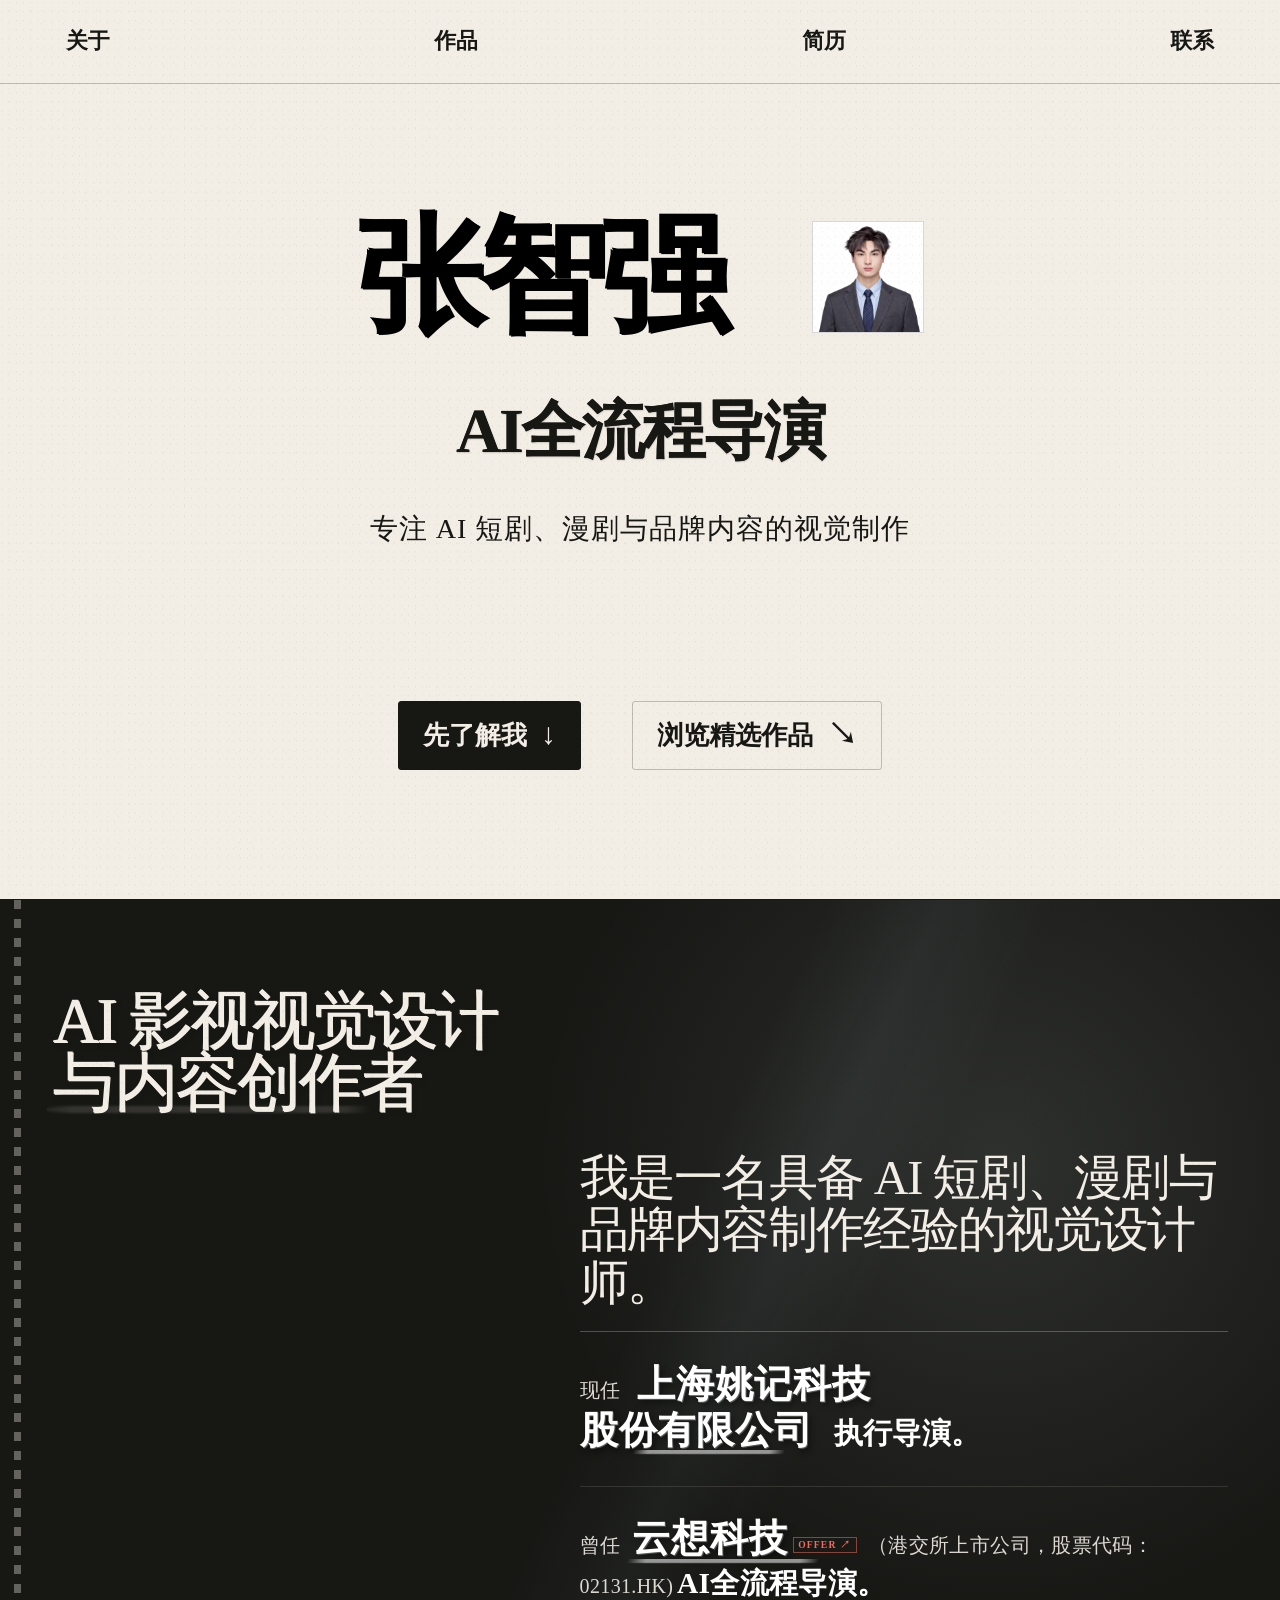
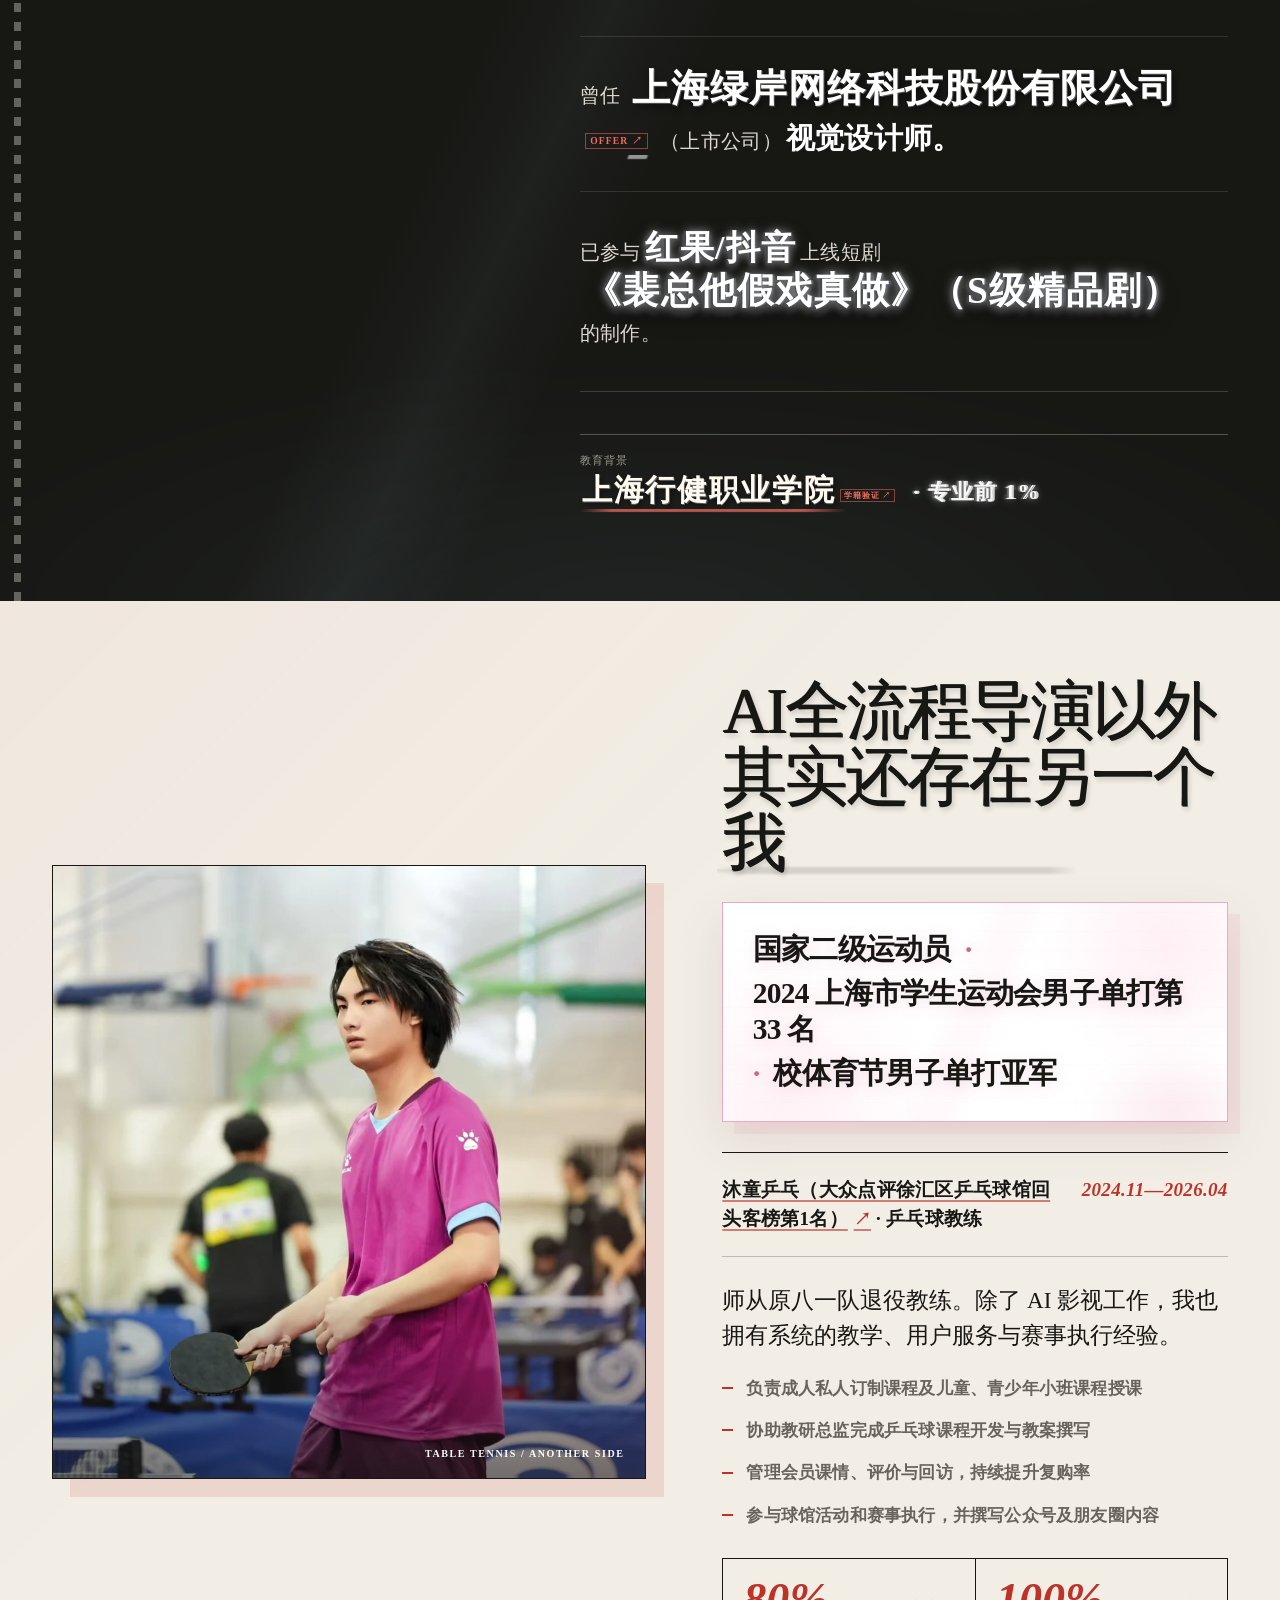
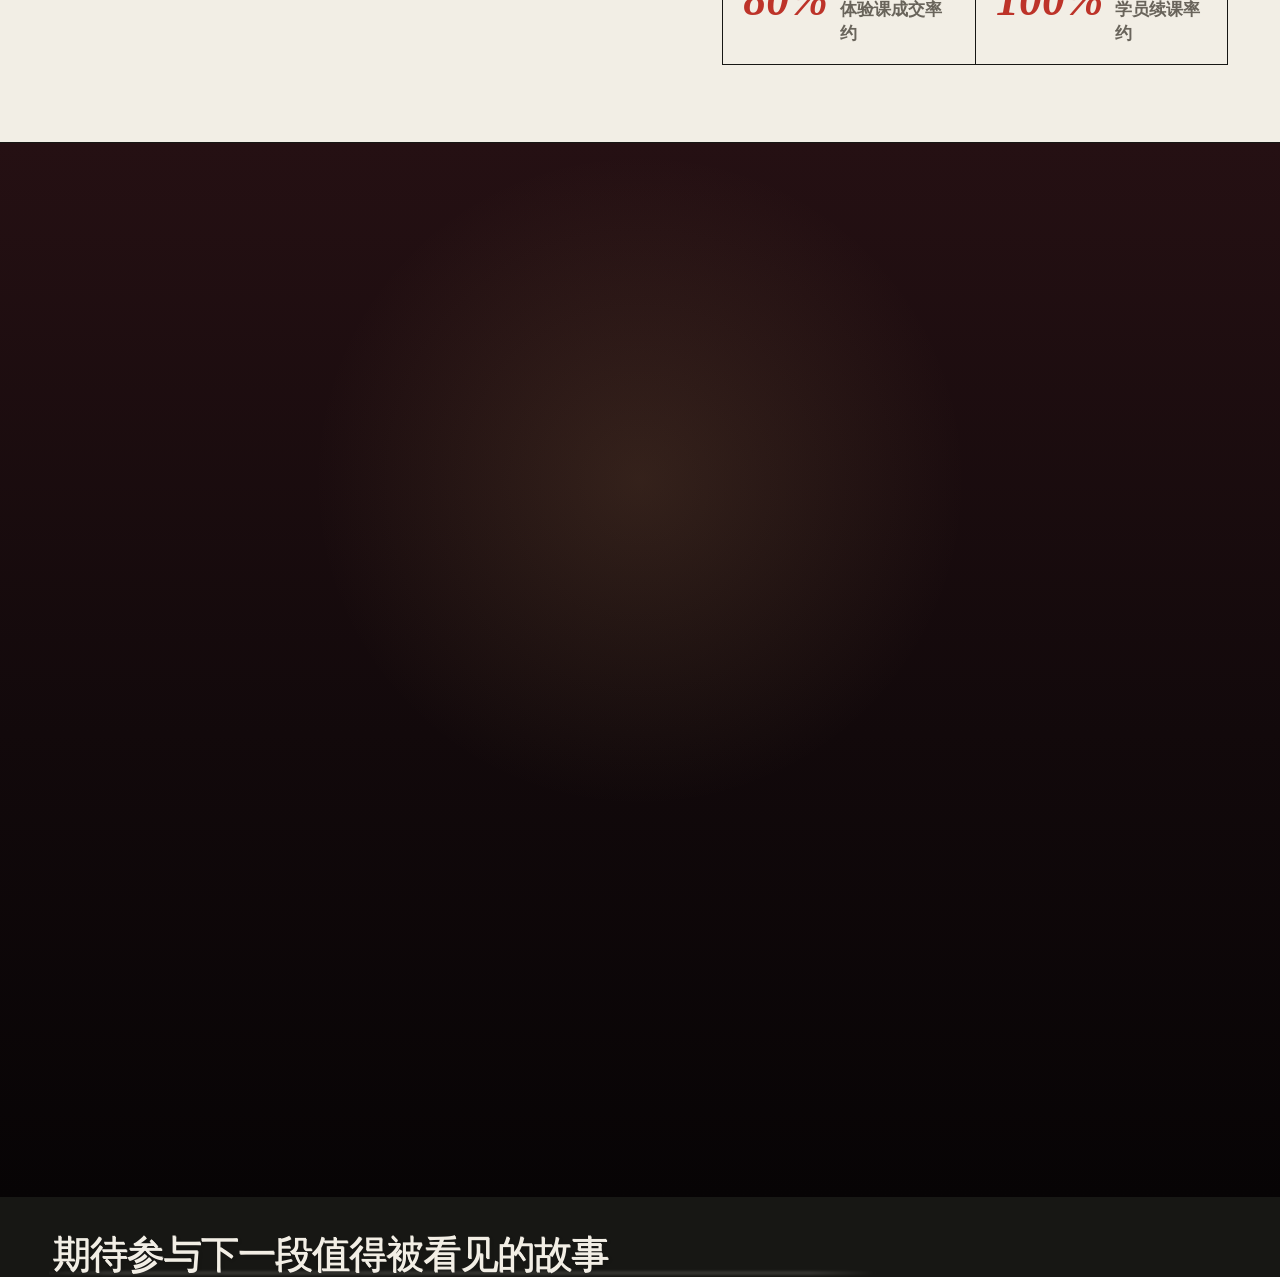
==== commit fef26d95: "Align company name styling" ====
--- a/index.html
+++ b/index.html
@@ -1,2 +1,2 @@
 <!DOCTYPE html><html lang="zh-CN"><head><meta charSet="utf-8"/><meta name="viewport" content="width=device-width, initial-scale=1"/><link rel="preload" href="./fonts/lxgw-wenkai-500.woff2" as="font" crossorigin="anonymous" type="font/woff2"/><link rel="preload" href="./zhang-zhiqiang-portrait-wechat-opaque.jpg" as="image" fetchPriority="high"/><title>张智强｜AI全流程导演・作品集</title><meta name="description" content="张智强的个人求职作品集，展示AI全流程导演、AI短剧与漫剧视觉设计、AIGC内容制作、微电影和广告作品，以及个人经历与联系方式。"/><meta name="application-name" content="张智强个人作品集"/><meta name="keywords" content="张智强,张智强作品集,张智强个人作品集,AI全流程导演,AI影视视觉设计,AI短剧,漫剧,短剧导演,微电影,广告作品,影视求职"/><meta name="author" content="张智强"/><link rel="author" href="https://zzqaidirector.com/"/><meta name="creator" content="张智强"/><meta name="publisher" content="张智强"/><meta name="category" content="影视作品集"/><meta name="robots" content="index, follow"/><meta name="googlebot" content="index, follow, max-image-preview:large, max-snippet:-1, max-video-preview:-1"/><meta property="og:title" content="张智强｜AI全流程导演・作品集"/><meta property="og:description" content="张智强的个人求职作品集，展示AI全流程导演、AI短剧与漫剧视觉设计、AIGC内容制作、微电影和广告作品，以及个人经历与联系方式。"/><meta property="og:url" content="https://zzqaidirector.com/"/><meta property="og:site_name" content="张智强个人作品集"/><meta property="og:type" content="profile"/><meta property="og:locale" content="zh_CN"/><meta property="og:image" content="https://zzqaidirector.com/og.png"/><meta property="og:image:width" content="1736"/><meta property="og:image:height" content="909"/><meta property="og:image:alt" content="张智强｜AI全流程导演个人作品集"/><meta name="twitter:card" content="summary_large_image"/><meta name="twitter:title" content="张智强｜AI全流程导演・作品集"/><meta name="twitter:description" content="张智强的个人求职作品集，展示AI全流程导演、AI短剧与漫剧视觉设计、AIGC内容制作、微电影和广告作品，以及个人经历与联系方式。"/><meta name="twitter:image" content="https://zzqaidirector.com/og.png"/><link rel="canonical" href="https://zzqaidirector.com/"/><link rel="preload" href="./fonts/lxgw-wenkai-500.woff2" as="font" type="font/woff2" crossorigin="anonymous"/><script id="portfolio-structured-data" type="application/ld+json">{"@context":"https://schema.org","@graph":[{"@type":"WebSite","@id":"https://zzqaidirector.com/#website","url":"https://zzqaidirector.com/","name":"张智强个人作品集","alternateName":["张智强作品集","张智强｜AI全流程导演作品集"],"description":"张智强的个人求职作品集，展示AI全流程导演、AI短剧与漫剧视觉设计、AIGC内容制作、微电影和广告作品，以及个人经历与联系方式。","inLanguage":"zh-CN","publisher":{"@id":"https://zzqaidirector.com/#person"}},{"@type":"ProfilePage","@id":"https://zzqaidirector.com/#profile","url":"https://zzqaidirector.com/","name":"张智强｜AI全流程导演・作品集","description":"张智强的个人求职作品集，展示AI全流程导演、AI短剧与漫剧视觉设计、AIGC内容制作、微电影和广告作品，以及个人经历与联系方式。","inLanguage":"zh-CN","dateModified":"2026-11-06","isPartOf":{"@id":"https://zzqaidirector.com/#website"},"mainEntity":{"@id":"https://zzqaidirector.com/#person"}},{"@type":"Person","@id":"https://zzqaidirector.com/#person","name":"张智强","alternateName":"张智强 AI全流程导演","url":"https://zzqaidirector.com/","image":"https://zzqaidirector.com/zhang-zhiqiang-portrait-wechat-opaque.jpg","jobTitle":["执行导演","AI全流程导演","影视视觉设计师"],"description":"张智强，专注AI短剧、漫剧与品牌内容视觉制作的AI全流程导演和影视视觉设计师。","email":"mailto:3241445250@qq.com","telephone":"+86-19945662439","alumniOf":{"@type":"CollegeOrUniversity","name":"上海行健职业学院"},"worksFor":[{"@type":"Organization","name":"上海姚记科技股份有限公司"}],"knowsAbout":["AI全流程导演","AI影视视觉设计","AIGC内容制作","短剧","漫剧","微电影","广告","导演","编剧","剪辑"]}]}</script>
-<link rel="stylesheet" href="./assets/portfolio.2b8be4e26460.css"></head><body><a class="skip-link" href="#main">跳到主要内容</a><header class="masthead" id="top"><nav class="nav" aria-label="主导航"><a class="ink-spray" href="#about">关于<span class="ink-particles" aria-hidden="true"><b></b><b></b><b></b><b></b><b></b><b></b><b></b><b></b><b></b><b></b><b></b><b></b><b></b><b></b><b></b><b></b></span></a><a class="ink-spray" href="#works">作品<span class="ink-particles" aria-hidden="true"><b></b><b></b><b></b><b></b><b></b><b></b><b></b><b></b><b></b><b></b><b></b><b></b><b></b><b></b><b></b><b></b></span></a><a class="ink-spray" href="./zhang-zhiqiang-resume.pdf?v=20261029" target="_blank" rel="noreferrer">简历<span class="ink-particles" aria-hidden="true"><b></b><b></b><b></b><b></b><b></b><b></b><b></b><b></b><b></b><b></b><b></b><b></b><b></b><b></b><b></b><b></b></span></a><a class="ink-spray" href="#contact">联系<span class="ink-particles" aria-hidden="true"><b></b><b></b><b></b><b></b><b></b><b></b><b></b><b></b><b></b><b></b><b></b><b></b><b></b><b></b><b></b><b></b></span></a></nav></header><main id="main"><section class="hero" aria-labelledby="hero-title"><div class="hero-copy"><div class="hero-heading"><div class="hero-identity"><h1 id="hero-title"><span class="name-ink ink-spray">张智强<span class="ink-particles" aria-hidden="true"><b></b><b></b><b></b><b></b><b></b><b></b><b></b><b></b><b></b><b></b><b></b><b></b><b></b><b></b><b></b><b></b></span></span></h1><div class="hero-caption"><div class="role-effect ink-display" data-text="AI全流程导演"><p class="role">AI全流程导演</p><span class="particle-field" aria-hidden="true"><i></i><i></i><i></i><i></i><i></i><i></i><i></i><i></i><i></i><i></i><i></i><i></i><i></i><i></i><i></i><i></i><i></i><i></i><i></i><i></i><i></i><i></i><i></i><i></i></span></div><p class="statement">专注 AI 短剧、漫剧与品牌内容的视觉制作</p></div></div><figure class="hero-illustration"><img src="./zhang-zhiqiang-portrait-wechat-opaque.jpg" alt="张智强证件照" width="1280" height="1280" decoding="async" fetchPriority="high"/></figure></div><div class="hero-actions"><div class="hero-link-group"><a class="text-link ink-spray" href="#about">先了解我 <span aria-hidden="true">↓</span><span class="ink-particles" aria-hidden="true"><b></b><b></b><b></b><b></b><b></b><b></b><b></b><b></b><b></b><b></b><b></b><b></b><b></b><b></b><b></b><b></b></span></a><a class="text-link ink-spray" href="#works">浏览精选作品 <span aria-hidden="true">↘</span><span class="ink-particles" aria-hidden="true"><b></b><b></b><b></b><b></b><b></b><b></b><b></b><b></b><b></b><b></b><b></b><b></b><b></b><b></b><b></b><b></b></span></a></div></div></div></section><section class="about" id="about" aria-labelledby="about-title"><div class="rain-layer" aria-hidden="true"><i style="left:0%;height:72px;animation-delay:-0s;animation-duration:0.82s;opacity:0.2"></i><i style="left:37%;height:91px;animation-delay:-0.23s;animation-duration:0.94s;opacity:0.28"></i><i style="left:74%;height:110px;animation-delay:-0.46s;animation-duration:1.06s;opacity:0.36"></i><i style="left:8%;height:129px;animation-delay:-0.6900000000000001s;animation-duration:1.18s;opacity:0.44"></i><i style="left:45%;height:148px;animation-delay:-0.92s;animation-duration:1.2999999999999998s;opacity:0.52"></i><i style="left:82%;height:167px;animation-delay:-1.1500000000000001s;animation-duration:1.42s;opacity:0.2"></i><i style="left:16%;height:72px;animation-delay:-1.3800000000000001s;animation-duration:1.54s;opacity:0.28"></i><i style="left:53%;height:91px;animation-delay:-1.61s;animation-duration:0.82s;opacity:0.36"></i><i style="left:90%;height:110px;animation-delay:-1.84s;animation-duration:0.94s;opacity:0.44"></i><i style="left:24%;height:129px;animation-delay:-2.0700000000000003s;animation-duration:1.06s;opacity:0.52"></i><i style="left:61%;height:148px;animation-delay:-2.3000000000000003s;animation-duration:1.18s;opacity:0.2"></i><i style="left:98%;height:167px;animation-delay:-0s;animation-duration:1.2999999999999998s;opacity:0.28"></i><i style="left:32%;height:72px;animation-delay:-0.23s;animation-duration:1.42s;opacity:0.36"></i><i style="left:69%;height:91px;animation-delay:-0.46s;animation-duration:1.54s;opacity:0.44"></i><i style="left:3%;height:110px;animation-delay:-0.6900000000000001s;animation-duration:0.82s;opacity:0.52"></i><i style="left:40%;height:129px;animation-delay:-0.92s;animation-duration:0.94s;opacity:0.2"></i><i style="left:77%;height:148px;animation-delay:-1.1500000000000001s;animation-duration:1.06s;opacity:0.28"></i><i style="left:11%;height:167px;animation-delay:-1.3800000000000001s;animation-duration:1.18s;opacity:0.36"></i><i style="left:48%;height:72px;animation-delay:-1.61s;animation-duration:1.2999999999999998s;opacity:0.44"></i><i style="left:85%;height:91px;animation-delay:-1.84s;animation-duration:1.42s;opacity:0.52"></i><i style="left:19%;height:110px;animation-delay:-2.0700000000000003s;animation-duration:1.54s;opacity:0.2"></i><i style="left:56%;height:129px;animation-delay:-2.3000000000000003s;animation-duration:0.82s;opacity:0.28"></i><i style="left:93%;height:148px;animation-delay:-0s;animation-duration:0.94s;opacity:0.36"></i><i style="left:27%;height:167px;animation-delay:-0.23s;animation-duration:1.06s;opacity:0.44"></i><i style="left:64%;height:72px;animation-delay:-0.46s;animation-duration:1.18s;opacity:0.52"></i><i style="left:101%;height:91px;animation-delay:-0.6900000000000001s;animation-duration:1.2999999999999998s;opacity:0.2"></i><i style="left:35%;height:110px;animation-delay:-0.92s;animation-duration:1.42s;opacity:0.28"></i><i style="left:72%;height:129px;animation-delay:-1.1500000000000001s;animation-duration:1.54s;opacity:0.36"></i><i style="left:6%;height:148px;animation-delay:-1.3800000000000001s;animation-duration:0.82s;opacity:0.44"></i><i style="left:43%;height:167px;animation-delay:-1.61s;animation-duration:0.94s;opacity:0.52"></i><i style="left:80%;height:72px;animation-delay:-1.84s;animation-duration:1.06s;opacity:0.2"></i><i style="left:14%;height:91px;animation-delay:-2.0700000000000003s;animation-duration:1.18s;opacity:0.28"></i><i style="left:51%;height:110px;animation-delay:-2.3000000000000003s;animation-duration:1.2999999999999998s;opacity:0.36"></i><i style="left:88%;height:129px;animation-delay:-0s;animation-duration:1.42s;opacity:0.44"></i><i style="left:22%;height:148px;animation-delay:-0.23s;animation-duration:1.54s;opacity:0.52"></i><i style="left:59%;height:167px;animation-delay:-0.46s;animation-duration:0.82s;opacity:0.2"></i><b class="rain-splash rain-splash-one"></b><b class="rain-splash rain-splash-two"></b><b class="rain-splash rain-splash-three"></b></div><div class="about-intro"><h2 class="ink-spray" id="about-title">AI 影视视觉设计与内容创作者<span class="ink-particles" aria-hidden="true"><b></b><b></b><b></b><b></b><b></b><b></b><b></b><b></b><b></b><b></b><b></b><b></b><b></b><b></b><b></b><b></b></span></h2></div><div class="about-copy"><p class="lead">我是一名具备 AI 短剧、漫剧与品牌内容制作经验的视觉设计师。</p><div class="employment-copy" aria-label="职业经历"><p class="employment-entry">现任 <strong class="company-name">上海姚记科技股份有限公司</strong> <strong class="employment-role">执行导演。</strong></p><p class="employment-entry">曾任<a class="company-offer-link" href="./offers/yunxiang-tech-offer.pdf" target="_blank" rel="noreferrer" aria-label="查看云想科技 Offer PDF" title="点击查看云想科技 Offer">云想科技</a>（港交所上市公司，股票代码：02131.HK)<strong class="employment-role">AI全流程导演。</strong></p><p class="employment-entry">曾任<a class="company-offer-link" href="./offers/green-shore-offer.pdf" target="_blank" rel="noreferrer" aria-label="查看上海绿岸网络科技股份有限公司 Offer PDF" title="点击查看上海绿岸网络科技股份有限公司 Offer">上海绿岸网络科技股份有限公司</a>（上市公司）<strong class="employment-role">视觉设计师。</strong></p><p class="employment-entry employment-entry-production">已参与<strong class="production-credit production-credit-platform" data-text="红果/抖音">红果/抖音</strong>上线短剧<a class="production-credit production-credit-title production-credit-link" data-text="《裴总他假戏真做》（S级精品剧）" href="https://novelquickapp.com/s/V2o2lzOQa24/" target="_blank" rel="noreferrer" aria-label="打开《裴总他假戏真做》（S级精品剧）短剧页面" title="点击观看《裴总他假戏真做》">《裴总他假戏真做》（S级精品剧）</a><span class="production-credit-tail"><span class="production-credit-suffix">的制作。</span></span></p></div><dl class="profile-facts"><div><dt>教育背景</dt><dd class="education-fact"><a class="education-proof-link" href="./documents/education-verification-zhang-zhiqiang.pdf" target="_blank" rel="noreferrer" aria-label="查看上海行健职业学院教育部学籍在线验证报告 PDF" title="点击查看教育部学籍在线验证报告">上海行健职业学院</a><span class="cyber-rank" data-text="· 专业前 1%">· 专业前 1%</span></dd></div></dl></div></section><section class="coach-story" aria-labelledby="coach-story-title"><figure class="coach-visual"><img src="./table-tennis-coach.webp" alt="张智强参加乒乓球比赛" width="1538" height="1024" loading="lazy" decoding="async"/><figcaption>TABLE TENNIS / ANOTHER SIDE</figcaption></figure><div class="coach-copy"><h2 class="ink-spray" id="coach-story-title">AI全流程导演以外其实还存在另一个我<span class="ink-particles" aria-hidden="true"><b></b><b></b><b></b><b></b><b></b><b></b><b></b><b></b><b></b><b></b><b></b><b></b><b></b><b></b><b></b><b></b></span></h2><p class="coach-credentials" aria-label="运动成绩：国家二级运动员；2024 上海市学生运动会男子单打第 33 名；校体育节男子单打亚军"><span class="sakura-rain" aria-hidden="true"><b style="left:5%;animation-delay:-0.00s;animation-duration:5.10s"></b><b style="left:22%;animation-delay:-0.61s;animation-duration:5.68s"></b><b style="left:39%;animation-delay:-1.22s;animation-duration:6.26s"></b><b style="left:56%;animation-delay:-1.83s;animation-duration:6.84s"></b><b style="left:73%;animation-delay:-2.44s;animation-duration:7.42s"></b><b style="left:90%;animation-delay:-3.05s;animation-duration:8.00s"></b><b style="left:7%;animation-delay:-3.66s;animation-duration:5.10s"></b><b style="left:24%;animation-delay:-4.27s;animation-duration:5.68s"></b><b style="left:41%;animation-delay:-4.88s;animation-duration:6.26s"></b><b style="left:58%;animation-delay:-5.49s;animation-duration:6.84s"></b><b style="left:75%;animation-delay:-6.10s;animation-duration:7.42s"></b><b style="left:92%;animation-delay:-6.71s;animation-duration:8.00s"></b><b style="left:9%;animation-delay:-7.32s;animation-duration:5.10s"></b><b style="left:26%;animation-delay:-7.93s;animation-duration:5.68s"></b><b style="left:43%;animation-delay:-8.54s;animation-duration:6.26s"></b><b style="left:60%;animation-delay:-9.15s;animation-duration:6.84s"></b><b style="left:77%;animation-delay:-9.76s;animation-duration:7.42s"></b><b style="left:94%;animation-delay:-10.37s;animation-duration:8.00s"></b><b style="left:11%;animation-delay:-10.98s;animation-duration:5.10s"></b><b style="left:28%;animation-delay:-11.59s;animation-duration:5.68s"></b></span><span class="credential-item">国家二级运动员</span><i aria-hidden="true">·</i><span class="credential-item">2024 上海市学生运动会男子单打第 33 名</span><i aria-hidden="true">·</i><span class="credential-item">校体育节男子单打亚军</span></p><div class="coach-role-line"><strong><a class="coach-company-link" href="./evidence/mutong-dianping-review.jpg" target="_blank" rel="noreferrer" aria-label="查看沐童乒乓大众点评回头客榜截图" title="点击查看大众点评截图">沐童乒乓（大众点评徐汇区乒乓球馆回头客榜第1名）</a><span> · 乒乓球教练</span></strong><span class="coach-period" aria-label="任职时间：2024年11月至2026年4月"><time dateTime="2024-11">2024.11</time><span aria-hidden="true">—</span><time dateTime="2026-04">2026.04</time></span></div><p class="coach-lead">师从原八一队退役教练。除了 AI 影视工作，我也拥有系统的教学、用户服务与赛事执行经验。</p><ul class="coach-duties"><li>负责成人私人订制课程及儿童、青少年小班课程授课</li><li>协助教研总监完成乒乓球课程开发与教案撰写</li><li>管理会员课情、评价与回访，持续提升复购率</li><li>参与球馆活动和赛事执行，并撰写公众号及朋友圈内容</li></ul><div class="coach-metrics" aria-label="乒乓球教练成果"><div><strong>80%</strong><span>体验课成交率约</span></div><div><strong>100%</strong><span>学员续课率约</span></div></div></div></section><section class="works" id="works" aria-labelledby="works-title"><div class="stage-scene" aria-hidden="true"><span class="stage-curtain stage-curtain-left"></span><span class="stage-curtain stage-curtain-right"></span><span class="stage-light stage-light-left"></span><span class="stage-light stage-light-right"></span><span class="stage-floor"></span><div class="stage-magician"><span class="magician-head"></span><span class="magician-body"></span><span class="magician-arm magician-arm-open"></span><span class="magician-arm magician-hat-arm"><i class="magician-hat"></i></span><span class="magician-leg magician-leg-left"></span><span class="magician-leg magician-leg-right"></span></div><div class="stage-audience"><i style="left:-2%;height:42px;animation-delay:-0s"></i><i style="left:4.4%;height:52px;animation-delay:-0.35s"></i><i style="left:10.8%;height:62px;animation-delay:-0.7s"></i><i style="left:17.200000000000003%;height:72px;animation-delay:-1.0499999999999998s"></i><i style="left:23.6%;height:42px;animation-delay:-1.4s"></i><i style="left:30%;height:52px;animation-delay:-1.75s"></i><i style="left:36.400000000000006%;height:62px;animation-delay:-2.0999999999999996s"></i><i style="left:42.800000000000004%;height:72px;animation-delay:-0s"></i><i style="left:49.2%;height:42px;animation-delay:-0.35s"></i><i style="left:55.6%;height:52px;animation-delay:-0.7s"></i><i style="left:62%;height:62px;animation-delay:-1.0499999999999998s"></i><i style="left:68.4%;height:72px;animation-delay:-1.4s"></i><i style="left:74.80000000000001%;height:42px;animation-delay:-1.75s"></i><i style="left:81.2%;height:52px;animation-delay:-2.0999999999999996s"></i><i style="left:87.60000000000001%;height:62px;animation-delay:-0s"></i><i style="left:94%;height:72px;animation-delay:-0.35s"></i><i style="left:100.4%;height:42px;animation-delay:-0.7s"></i></div></div><header class="section-head"><h2 class="ink-spray" id="works-title">四种创作方向，一种匠心<span class="ink-particles" aria-hidden="true"><b></b><b></b><b></b><b></b><b></b><b></b><b></b><b></b><b></b><b></b><b></b><b></b><b></b><b></b><b></b><b></b></span></h2><p class="section-note">SELECT A CATEGORY</p></header><div class="work-grid"><article class="work-card category-panel is-linked"><a class="category-link" href="./short-drama/" aria-label="打开短剧与漫剧作品页面"><div class="still"><span class="category-position" aria-hidden="true">01<!-- --> /<!-- --> <!-- -->04</span><h3 class="ink-spray">短剧/漫剧<span class="ink-particles" aria-hidden="true"><b></b><b></b><b></b><b></b><b></b><b></b><b></b><b></b><b></b><b></b><b></b><b></b><b></b><b></b><b></b><b></b></span></h3><span class="category-enter">点击进入 <span aria-hidden="true">→</span></span></div></a></article><article class="work-card category-panel is-linked"><a class="category-link" href="./prompt-skill/" aria-label="打开自编 system prompt 与 skill 页面"><div class="still"><span class="category-position" aria-hidden="true">02<!-- --> /<!-- --> <!-- -->04</span><h3 class="ink-spray">自编 system prompt / skill<span class="ink-particles" aria-hidden="true"><b></b><b></b><b></b><b></b><b></b><b></b><b></b><b></b><b></b><b></b><b></b><b></b><b></b><b></b><b></b><b></b></span></h3><span class="category-enter">点击进入 <span aria-hidden="true">→</span></span></div></a></article><article class="work-card category-panel is-linked"><a class="category-link" href="./advertising/" aria-label="打开广告作品页面"><div class="still"><span class="category-position" aria-hidden="true">03<!-- --> /<!-- --> <!-- -->04</span><h3 class="ink-spray">广告<span class="ink-particles" aria-hidden="true"><b></b><b></b><b></b><b></b><b></b><b></b><b></b><b></b><b></b><b></b><b></b><b></b><b></b><b></b><b></b><b></b></span></h3><span class="category-enter">点击进入 <span aria-hidden="true">→</span></span></div></a></article><article class="work-card category-panel is-coming-soon" aria-disabled="true"><div class="still"><span class="category-position" aria-hidden="true">04<!-- --> /<!-- --> <!-- -->04</span><h3 class="ink-spray">微电影<span class="ink-particles" aria-hidden="true"><b></b><b></b><b></b><b></b><b></b><b></b><b></b><b></b><b></b><b></b><b></b><b></b><b></b><b></b><b></b><b></b></span></h3><span class="category-coming-soon">暂未开放 · 敬请期待</span></div></article></div></section></main><footer class="contact" id="contact"><a class="contact-close" href="#top" aria-label="关闭联系方式">关闭 ×</a><h2 class="ink-spray">期待参与下一段值得被看见的故事<span class="ink-particles" aria-hidden="true"><b></b><b></b><b></b><b></b><b></b><b></b><b></b><b></b><b></b><b></b><b></b><b></b><b></b><b></b><b></b><b></b></span></h2><div class="contact-links" aria-label="联系方式"><a class="ink-spray" href="tel:+8619954662439">电话：19945662439<span class="ink-particles" aria-hidden="true"><b></b><b></b><b></b><b></b><b></b><b></b><b></b><b></b><b></b><b></b><b></b><b></b><b></b><b></b><b></b><b></b></span></a><a class="ink-spray" href="mailto:3241445250@qq.com">邮箱：3241445250@qq.com<span class="ink-particles" aria-hidden="true"><b></b><b></b><b></b><b></b><b></b><b></b><b></b><b></b><b></b><b></b><b></b><b></b><b></b><b></b><b></b><b></b></span></a><a class="ink-spray" href="./zhang-zhiqiang-resume.pdf?v=20261029" target="_blank" rel="noreferrer">查看简历 PDF<span class="ink-particles" aria-hidden="true"><b></b><b></b><b></b><b></b><b></b><b></b><b></b><b></b><b></b><b></b><b></b><b></b><b></b><b></b><b></b><b></b></span></a><a class="ink-spray" href="#top">返回顶部 ↑<span class="ink-particles" aria-hidden="true"><b></b><b></b><b></b><b></b><b></b><b></b><b></b><b></b><b></b><b></b><b></b><b></b><b></b><b></b><b></b><b></b></span></a></div><p class="site-registration"><a href="https://beian.miit.gov.cn/" target="_blank" rel="noreferrer" aria-label="前往工信部备案管理系统查询沪ICP备2026042235号-1">沪ICP备2026042235号-1</a></p></footer></body></html>+<link rel="stylesheet" href="./assets/portfolio.2d84d9354118.css"></head><body><a class="skip-link" href="#main">跳到主要内容</a><header class="masthead" id="top"><nav class="nav" aria-label="主导航"><a class="ink-spray" href="#about">关于<span class="ink-particles" aria-hidden="true"><b></b><b></b><b></b><b></b><b></b><b></b><b></b><b></b><b></b><b></b><b></b><b></b><b></b><b></b><b></b><b></b></span></a><a class="ink-spray" href="#works">作品<span class="ink-particles" aria-hidden="true"><b></b><b></b><b></b><b></b><b></b><b></b><b></b><b></b><b></b><b></b><b></b><b></b><b></b><b></b><b></b><b></b></span></a><a class="ink-spray" href="./zhang-zhiqiang-resume.pdf?v=20261029" target="_blank" rel="noreferrer">简历<span class="ink-particles" aria-hidden="true"><b></b><b></b><b></b><b></b><b></b><b></b><b></b><b></b><b></b><b></b><b></b><b></b><b></b><b></b><b></b><b></b></span></a><a class="ink-spray" href="#contact">联系<span class="ink-particles" aria-hidden="true"><b></b><b></b><b></b><b></b><b></b><b></b><b></b><b></b><b></b><b></b><b></b><b></b><b></b><b></b><b></b><b></b></span></a></nav></header><main id="main"><section class="hero" aria-labelledby="hero-title"><div class="hero-copy"><div class="hero-heading"><div class="hero-identity"><h1 id="hero-title"><span class="name-ink ink-spray">张智强<span class="ink-particles" aria-hidden="true"><b></b><b></b><b></b><b></b><b></b><b></b><b></b><b></b><b></b><b></b><b></b><b></b><b></b><b></b><b></b><b></b></span></span></h1><div class="hero-caption"><div class="role-effect ink-display" data-text="AI全流程导演"><p class="role">AI全流程导演</p><span class="particle-field" aria-hidden="true"><i></i><i></i><i></i><i></i><i></i><i></i><i></i><i></i><i></i><i></i><i></i><i></i><i></i><i></i><i></i><i></i><i></i><i></i><i></i><i></i><i></i><i></i><i></i><i></i></span></div><p class="statement">专注 AI 短剧、漫剧与品牌内容的视觉制作</p></div></div><figure class="hero-illustration"><img src="./zhang-zhiqiang-portrait-wechat-opaque.jpg" alt="张智强证件照" width="1280" height="1280" decoding="async" fetchPriority="high"/></figure></div><div class="hero-actions"><div class="hero-link-group"><a class="text-link ink-spray" href="#about">先了解我 <span aria-hidden="true">↓</span><span class="ink-particles" aria-hidden="true"><b></b><b></b><b></b><b></b><b></b><b></b><b></b><b></b><b></b><b></b><b></b><b></b><b></b><b></b><b></b><b></b></span></a><a class="text-link ink-spray" href="#works">浏览精选作品 <span aria-hidden="true">↘</span><span class="ink-particles" aria-hidden="true"><b></b><b></b><b></b><b></b><b></b><b></b><b></b><b></b><b></b><b></b><b></b><b></b><b></b><b></b><b></b><b></b></span></a></div></div></div></section><section class="about" id="about" aria-labelledby="about-title"><div class="rain-layer" aria-hidden="true"><i style="left:0%;height:72px;animation-delay:-0s;animation-duration:0.82s;opacity:0.2"></i><i style="left:37%;height:91px;animation-delay:-0.23s;animation-duration:0.94s;opacity:0.28"></i><i style="left:74%;height:110px;animation-delay:-0.46s;animation-duration:1.06s;opacity:0.36"></i><i style="left:8%;height:129px;animation-delay:-0.6900000000000001s;animation-duration:1.18s;opacity:0.44"></i><i style="left:45%;height:148px;animation-delay:-0.92s;animation-duration:1.2999999999999998s;opacity:0.52"></i><i style="left:82%;height:167px;animation-delay:-1.1500000000000001s;animation-duration:1.42s;opacity:0.2"></i><i style="left:16%;height:72px;animation-delay:-1.3800000000000001s;animation-duration:1.54s;opacity:0.28"></i><i style="left:53%;height:91px;animation-delay:-1.61s;animation-duration:0.82s;opacity:0.36"></i><i style="left:90%;height:110px;animation-delay:-1.84s;animation-duration:0.94s;opacity:0.44"></i><i style="left:24%;height:129px;animation-delay:-2.0700000000000003s;animation-duration:1.06s;opacity:0.52"></i><i style="left:61%;height:148px;animation-delay:-2.3000000000000003s;animation-duration:1.18s;opacity:0.2"></i><i style="left:98%;height:167px;animation-delay:-0s;animation-duration:1.2999999999999998s;opacity:0.28"></i><i style="left:32%;height:72px;animation-delay:-0.23s;animation-duration:1.42s;opacity:0.36"></i><i style="left:69%;height:91px;animation-delay:-0.46s;animation-duration:1.54s;opacity:0.44"></i><i style="left:3%;height:110px;animation-delay:-0.6900000000000001s;animation-duration:0.82s;opacity:0.52"></i><i style="left:40%;height:129px;animation-delay:-0.92s;animation-duration:0.94s;opacity:0.2"></i><i style="left:77%;height:148px;animation-delay:-1.1500000000000001s;animation-duration:1.06s;opacity:0.28"></i><i style="left:11%;height:167px;animation-delay:-1.3800000000000001s;animation-duration:1.18s;opacity:0.36"></i><i style="left:48%;height:72px;animation-delay:-1.61s;animation-duration:1.2999999999999998s;opacity:0.44"></i><i style="left:85%;height:91px;animation-delay:-1.84s;animation-duration:1.42s;opacity:0.52"></i><i style="left:19%;height:110px;animation-delay:-2.0700000000000003s;animation-duration:1.54s;opacity:0.2"></i><i style="left:56%;height:129px;animation-delay:-2.3000000000000003s;animation-duration:0.82s;opacity:0.28"></i><i style="left:93%;height:148px;animation-delay:-0s;animation-duration:0.94s;opacity:0.36"></i><i style="left:27%;height:167px;animation-delay:-0.23s;animation-duration:1.06s;opacity:0.44"></i><i style="left:64%;height:72px;animation-delay:-0.46s;animation-duration:1.18s;opacity:0.52"></i><i style="left:101%;height:91px;animation-delay:-0.6900000000000001s;animation-duration:1.2999999999999998s;opacity:0.2"></i><i style="left:35%;height:110px;animation-delay:-0.92s;animation-duration:1.42s;opacity:0.28"></i><i style="left:72%;height:129px;animation-delay:-1.1500000000000001s;animation-duration:1.54s;opacity:0.36"></i><i style="left:6%;height:148px;animation-delay:-1.3800000000000001s;animation-duration:0.82s;opacity:0.44"></i><i style="left:43%;height:167px;animation-delay:-1.61s;animation-duration:0.94s;opacity:0.52"></i><i style="left:80%;height:72px;animation-delay:-1.84s;animation-duration:1.06s;opacity:0.2"></i><i style="left:14%;height:91px;animation-delay:-2.0700000000000003s;animation-duration:1.18s;opacity:0.28"></i><i style="left:51%;height:110px;animation-delay:-2.3000000000000003s;animation-duration:1.2999999999999998s;opacity:0.36"></i><i style="left:88%;height:129px;animation-delay:-0s;animation-duration:1.42s;opacity:0.44"></i><i style="left:22%;height:148px;animation-delay:-0.23s;animation-duration:1.54s;opacity:0.52"></i><i style="left:59%;height:167px;animation-delay:-0.46s;animation-duration:0.82s;opacity:0.2"></i><b class="rain-splash rain-splash-one"></b><b class="rain-splash rain-splash-two"></b><b class="rain-splash rain-splash-three"></b></div><div class="about-intro"><h2 class="ink-spray" id="about-title">AI 影视视觉设计与内容创作者<span class="ink-particles" aria-hidden="true"><b></b><b></b><b></b><b></b><b></b><b></b><b></b><b></b><b></b><b></b><b></b><b></b><b></b><b></b><b></b><b></b></span></h2></div><div class="about-copy"><p class="lead">我是一名具备 AI 短剧、漫剧与品牌内容制作经验的视觉设计师。</p><div class="employment-copy" aria-label="职业经历"><p class="employment-entry">现任 <strong class="company-name"><span class="company-tail">上海姚记科技</span><span class="company-tail">股份有限公司</span></strong> <strong class="employment-role">执行导演。</strong></p><p class="employment-entry">曾任<a class="company-offer-link" href="./offers/yunxiang-tech-offer.pdf" target="_blank" rel="noreferrer" aria-label="查看云想科技 Offer PDF" title="点击查看云想科技 Offer">云想科技</a>（港交所上市公司，股票代码：02131.HK)<strong class="employment-role">AI全流程导演。</strong></p><p class="employment-entry">曾任<a class="company-offer-link" href="./offers/green-shore-offer.pdf" target="_blank" rel="noreferrer" aria-label="查看上海绿岸网络科技股份有限公司 Offer PDF" title="点击查看上海绿岸网络科技股份有限公司 Offer">上海绿岸网络科技股份有限公司</a>（上市公司）<strong class="employment-role">视觉设计师。</strong></p><p class="employment-entry employment-entry-production">已参与<strong class="production-credit production-credit-platform" data-text="红果/抖音">红果/抖音</strong>上线短剧<a class="production-credit production-credit-title production-credit-link" data-text="《裴总他假戏真做》（S级精品剧）" href="https://novelquickapp.com/s/V2o2lzOQa24/" target="_blank" rel="noreferrer" aria-label="打开《裴总他假戏真做》（S级精品剧）短剧页面" title="点击观看《裴总他假戏真做》">《裴总他假戏真做》（S级精品剧）</a><span class="production-credit-tail"><span class="production-credit-suffix">的制作。</span></span></p></div><dl class="profile-facts"><div><dt>教育背景</dt><dd class="education-fact"><a class="education-proof-link" href="./documents/education-verification-zhang-zhiqiang.pdf" target="_blank" rel="noreferrer" aria-label="查看上海行健职业学院教育部学籍在线验证报告 PDF" title="点击查看教育部学籍在线验证报告">上海行健职业学院</a><span class="cyber-rank" data-text="· 专业前 1%">· 专业前 1%</span></dd></div></dl></div></section><section class="coach-story" aria-labelledby="coach-story-title"><figure class="coach-visual"><img src="./table-tennis-coach.webp" alt="张智强参加乒乓球比赛" width="1538" height="1024" loading="lazy" decoding="async"/><figcaption>TABLE TENNIS / ANOTHER SIDE</figcaption></figure><div class="coach-copy"><h2 class="ink-spray" id="coach-story-title">AI全流程导演以外其实还存在另一个我<span class="ink-particles" aria-hidden="true"><b></b><b></b><b></b><b></b><b></b><b></b><b></b><b></b><b></b><b></b><b></b><b></b><b></b><b></b><b></b><b></b></span></h2><p class="coach-credentials" aria-label="运动成绩：国家二级运动员；2024 上海市学生运动会男子单打第 33 名；校体育节男子单打亚军"><span class="sakura-rain" aria-hidden="true"><b style="left:5%;animation-delay:-0.00s;animation-duration:5.10s"></b><b style="left:22%;animation-delay:-0.61s;animation-duration:5.68s"></b><b style="left:39%;animation-delay:-1.22s;animation-duration:6.26s"></b><b style="left:56%;animation-delay:-1.83s;animation-duration:6.84s"></b><b style="left:73%;animation-delay:-2.44s;animation-duration:7.42s"></b><b style="left:90%;animation-delay:-3.05s;animation-duration:8.00s"></b><b style="left:7%;animation-delay:-3.66s;animation-duration:5.10s"></b><b style="left:24%;animation-delay:-4.27s;animation-duration:5.68s"></b><b style="left:41%;animation-delay:-4.88s;animation-duration:6.26s"></b><b style="left:58%;animation-delay:-5.49s;animation-duration:6.84s"></b><b style="left:75%;animation-delay:-6.10s;animation-duration:7.42s"></b><b style="left:92%;animation-delay:-6.71s;animation-duration:8.00s"></b><b style="left:9%;animation-delay:-7.32s;animation-duration:5.10s"></b><b style="left:26%;animation-delay:-7.93s;animation-duration:5.68s"></b><b style="left:43%;animation-delay:-8.54s;animation-duration:6.26s"></b><b style="left:60%;animation-delay:-9.15s;animation-duration:6.84s"></b><b style="left:77%;animation-delay:-9.76s;animation-duration:7.42s"></b><b style="left:94%;animation-delay:-10.37s;animation-duration:8.00s"></b><b style="left:11%;animation-delay:-10.98s;animation-duration:5.10s"></b><b style="left:28%;animation-delay:-11.59s;animation-duration:5.68s"></b></span><span class="credential-item">国家二级运动员</span><i aria-hidden="true">·</i><span class="credential-item">2024 上海市学生运动会男子单打第 33 名</span><i aria-hidden="true">·</i><span class="credential-item">校体育节男子单打亚军</span></p><div class="coach-role-line"><strong><a class="coach-company-link" href="./evidence/mutong-dianping-review.jpg" target="_blank" rel="noreferrer" aria-label="查看沐童乒乓大众点评回头客榜截图" title="点击查看大众点评截图">沐童乒乓（大众点评徐汇区乒乓球馆回头客榜第1名）</a><span> · 乒乓球教练</span></strong><span class="coach-period" aria-label="任职时间：2024年11月至2026年4月"><time dateTime="2024-11">2024.11</time><span aria-hidden="true">—</span><time dateTime="2026-04">2026.04</time></span></div><p class="coach-lead">师从原八一队退役教练。除了 AI 影视工作，我也拥有系统的教学、用户服务与赛事执行经验。</p><ul class="coach-duties"><li>负责成人私人订制课程及儿童、青少年小班课程授课</li><li>协助教研总监完成乒乓球课程开发与教案撰写</li><li>管理会员课情、评价与回访，持续提升复购率</li><li>参与球馆活动和赛事执行，并撰写公众号及朋友圈内容</li></ul><div class="coach-metrics" aria-label="乒乓球教练成果"><div><strong>80%</strong><span>体验课成交率约</span></div><div><strong>100%</strong><span>学员续课率约</span></div></div></div></section><section class="works" id="works" aria-labelledby="works-title"><div class="stage-scene" aria-hidden="true"><span class="stage-curtain stage-curtain-left"></span><span class="stage-curtain stage-curtain-right"></span><span class="stage-light stage-light-left"></span><span class="stage-light stage-light-right"></span><span class="stage-floor"></span><div class="stage-magician"><span class="magician-head"></span><span class="magician-body"></span><span class="magician-arm magician-arm-open"></span><span class="magician-arm magician-hat-arm"><i class="magician-hat"></i></span><span class="magician-leg magician-leg-left"></span><span class="magician-leg magician-leg-right"></span></div><div class="stage-audience"><i style="left:-2%;height:42px;animation-delay:-0s"></i><i style="left:4.4%;height:52px;animation-delay:-0.35s"></i><i style="left:10.8%;height:62px;animation-delay:-0.7s"></i><i style="left:17.200000000000003%;height:72px;animation-delay:-1.0499999999999998s"></i><i style="left:23.6%;height:42px;animation-delay:-1.4s"></i><i style="left:30%;height:52px;animation-delay:-1.75s"></i><i style="left:36.400000000000006%;height:62px;animation-delay:-2.0999999999999996s"></i><i style="left:42.800000000000004%;height:72px;animation-delay:-0s"></i><i style="left:49.2%;height:42px;animation-delay:-0.35s"></i><i style="left:55.6%;height:52px;animation-delay:-0.7s"></i><i style="left:62%;height:62px;animation-delay:-1.0499999999999998s"></i><i style="left:68.4%;height:72px;animation-delay:-1.4s"></i><i style="left:74.80000000000001%;height:42px;animation-delay:-1.75s"></i><i style="left:81.2%;height:52px;animation-delay:-2.0999999999999996s"></i><i style="left:87.60000000000001%;height:62px;animation-delay:-0s"></i><i style="left:94%;height:72px;animation-delay:-0.35s"></i><i style="left:100.4%;height:42px;animation-delay:-0.7s"></i></div></div><header class="section-head"><h2 class="ink-spray" id="works-title">四种创作方向，一种匠心<span class="ink-particles" aria-hidden="true"><b></b><b></b><b></b><b></b><b></b><b></b><b></b><b></b><b></b><b></b><b></b><b></b><b></b><b></b><b></b><b></b></span></h2><p class="section-note">SELECT A CATEGORY</p></header><div class="work-grid"><article class="work-card category-panel is-linked"><a class="category-link" href="./short-drama/" aria-label="打开短剧与漫剧作品页面"><div class="still"><span class="category-position" aria-hidden="true">01<!-- --> /<!-- --> <!-- -->04</span><h3 class="ink-spray">短剧/漫剧<span class="ink-particles" aria-hidden="true"><b></b><b></b><b></b><b></b><b></b><b></b><b></b><b></b><b></b><b></b><b></b><b></b><b></b><b></b><b></b><b></b></span></h3><span class="category-enter">点击进入 <span aria-hidden="true">→</span></span></div></a></article><article class="work-card category-panel is-linked"><a class="category-link" href="./prompt-skill/" aria-label="打开自编 system prompt 与 skill 页面"><div class="still"><span class="category-position" aria-hidden="true">02<!-- --> /<!-- --> <!-- -->04</span><h3 class="ink-spray">自编 system prompt / skill<span class="ink-particles" aria-hidden="true"><b></b><b></b><b></b><b></b><b></b><b></b><b></b><b></b><b></b><b></b><b></b><b></b><b></b><b></b><b></b><b></b></span></h3><span class="category-enter">点击进入 <span aria-hidden="true">→</span></span></div></a></article><article class="work-card category-panel is-linked"><a class="category-link" href="./advertising/" aria-label="打开广告作品页面"><div class="still"><span class="category-position" aria-hidden="true">03<!-- --> /<!-- --> <!-- -->04</span><h3 class="ink-spray">广告<span class="ink-particles" aria-hidden="true"><b></b><b></b><b></b><b></b><b></b><b></b><b></b><b></b><b></b><b></b><b></b><b></b><b></b><b></b><b></b><b></b></span></h3><span class="category-enter">点击进入 <span aria-hidden="true">→</span></span></div></a></article><article class="work-card category-panel is-coming-soon" aria-disabled="true"><div class="still"><span class="category-position" aria-hidden="true">04<!-- --> /<!-- --> <!-- -->04</span><h3 class="ink-spray">微电影<span class="ink-particles" aria-hidden="true"><b></b><b></b><b></b><b></b><b></b><b></b><b></b><b></b><b></b><b></b><b></b><b></b><b></b><b></b><b></b><b></b></span></h3><span class="category-coming-soon">暂未开放 · 敬请期待</span></div></article></div></section></main><footer class="contact" id="contact"><a class="contact-close" href="#top" aria-label="关闭联系方式">关闭 ×</a><h2 class="ink-spray">期待参与下一段值得被看见的故事<span class="ink-particles" aria-hidden="true"><b></b><b></b><b></b><b></b><b></b><b></b><b></b><b></b><b></b><b></b><b></b><b></b><b></b><b></b><b></b><b></b></span></h2><div class="contact-links" aria-label="联系方式"><a class="ink-spray" href="tel:+8619954662439">电话：19945662439<span class="ink-particles" aria-hidden="true"><b></b><b></b><b></b><b></b><b></b><b></b><b></b><b></b><b></b><b></b><b></b><b></b><b></b><b></b><b></b><b></b></span></a><a class="ink-spray" href="mailto:3241445250@qq.com">邮箱：3241445250@qq.com<span class="ink-particles" aria-hidden="true"><b></b><b></b><b></b><b></b><b></b><b></b><b></b><b></b><b></b><b></b><b></b><b></b><b></b><b></b><b></b><b></b></span></a><a class="ink-spray" href="./zhang-zhiqiang-resume.pdf?v=20261029" target="_blank" rel="noreferrer">查看简历 PDF<span class="ink-particles" aria-hidden="true"><b></b><b></b><b></b><b></b><b></b><b></b><b></b><b></b><b></b><b></b><b></b><b></b><b></b><b></b><b></b><b></b></span></a><a class="ink-spray" href="#top">返回顶部 ↑<span class="ink-particles" aria-hidden="true"><b></b><b></b><b></b><b></b><b></b><b></b><b></b><b></b><b></b><b></b><b></b><b></b><b></b><b></b><b></b><b></b></span></a></div><p class="site-registration"><a href="https://beian.miit.gov.cn/" target="_blank" rel="noreferrer" aria-label="前往工信部备案管理系统查询沪ICP备2026042235号-1">沪ICP备2026042235号-1</a></p></footer></body></html>
--- a/assets/portfolio.2d84d9354118.css
+++ b/assets/portfolio.2d84d9354118.css
@@ -0,0 +1,3751 @@
+@font-face {
+  font-family: "LXGW WenKai Portfolio";
+  font-style: normal;
+  font-display: block;
+  font-weight: 500;
+  src: url("../fonts/lxgw-wenkai-500.woff2") format("woff2");
+}
+
+:root {
+  --paper: #f2eee5;
+  --paper-deep: #e7e0d4;
+  --ink: #171714;
+  --muted: #69645b;
+  --red: #bd3329;
+  --line: rgba(23, 23, 20, 0.24);
+  --pad: clamp(20px, 4.1vw, 66px);
+  --gap: clamp(18px, 2.2vw, 36px);
+  --font-brush-body: "LXGW WenKai Portfolio", "Kaiti SC", "STKaiti", "KaiTi",
+    "KaiTi_GB2312", "FZKai-Z03", "DFKai-SB", "FangSong", "Songti SC", serif;
+}
+
+* {
+  box-sizing: border-box;
+}
+
+html {
+  min-width: 320px;
+  color-scheme: light;
+  scroll-behavior: smooth;
+  -webkit-text-size-adjust: 100%;
+  text-size-adjust: 100%;
+}
+
+body {
+  position: relative;
+  overflow-x: hidden;
+  margin: 0;
+  color: var(--ink);
+  background:
+    linear-gradient(
+      90deg,
+      transparent calc(100% - 1px),
+      rgba(23, 23, 20, 0.035) 1px
+    ),
+    var(--paper);
+  background-size: 10px 100%;
+  font-family: var(--font-brush-body);
+  font-kerning: normal;
+  text-rendering: optimizeLegibility;
+  -webkit-font-smoothing: antialiased;
+}
+
+body::before {
+  position: fixed;
+  z-index: 200;
+  inset: -30%;
+  pointer-events: none;
+  content: "";
+  opacity: 0.055;
+  background-image:
+    radial-gradient(circle at 20% 30%, var(--ink) 0 0.7px, transparent 0.9px),
+    radial-gradient(circle at 70% 60%, var(--ink) 0 0.55px, transparent 0.8px),
+    radial-gradient(circle at 45% 80%, var(--red) 0 0.5px, transparent 0.75px);
+  background-size: 7px 9px, 11px 13px, 17px 19px;
+  mix-blend-mode: multiply;
+  animation: grain-shift 1600ms steps(2) infinite;
+}
+
+a {
+  color: inherit;
+}
+
+button,
+input,
+select,
+textarea {
+  font: inherit;
+}
+
+::placeholder {
+  font-family: var(--font-brush-body);
+}
+
+::selection {
+  color: var(--paper);
+  background: var(--red);
+}
+
+.skip-link {
+  position: fixed;
+  z-index: 100;
+  top: 10px;
+  left: 10px;
+  padding: 10px 14px;
+  color: var(--paper);
+  background: var(--ink);
+  transform: translateY(-160%);
+}
+
+.skip-link:focus {
+  transform: none;
+}
+
+:focus-visible {
+  outline: 2px solid var(--red);
+  outline-offset: 4px;
+}
+
+.masthead {
+  min-height: 84px;
+  padding: 0 clamp(18px, 5vw, 80px);
+  border-bottom: 1px solid var(--line);
+  background: var(--paper);
+  display: grid;
+  grid-template-columns: 1fr;
+  align-items: center;
+  column-gap: 22px;
+  font-family: var(--font-brush-body);
+}
+
+.nav {
+  width: 100%;
+  justify-self: stretch;
+  display: flex;
+  align-items: center;
+  justify-content: space-between;
+  gap: 16px;
+  font-size: clamp(20px, 1.7vw, 26px);
+  font-weight: 700;
+}
+
+.nav a,
+.text-link,
+.contact-links a {
+  position: relative;
+  text-decoration: none;
+}
+
+.nav a {
+  padding: 14px 2px;
+  text-shadow: none;
+}
+
+.nav a::before {
+  display: none;
+}
+
+.nav a::after,
+.text-link::after,
+.contact-links a::after {
+  position: absolute;
+  right: 0;
+  bottom: 2px;
+  left: 0;
+  height: 1px;
+  content: "";
+  background: var(--red);
+  transform: scaleX(0);
+  transform-origin: right;
+  transition: transform 220ms ease;
+}
+
+.nav a:hover::after,
+.nav a:focus-visible::after,
+.text-link:hover::after,
+.text-link:focus-visible::after,
+.contact-links a:hover::after,
+.contact-links a:focus-visible::after {
+  transform: scaleX(1);
+  transform-origin: left;
+}
+
+.hero {
+  position: relative;
+  isolation: isolate;
+  overflow: hidden;
+  min-height: calc(100svh - 84px);
+  padding: 0 var(--pad);
+  display: flex;
+  align-items: stretch;
+  border-bottom: 1px solid var(--ink);
+  background: var(--paper);
+}
+
+.hero-copy {
+  position: relative;
+  z-index: 1;
+  width: 100%;
+  max-width: 1000px;
+  margin: 0 auto;
+  min-width: 0;
+  display: flex;
+  flex-direction: column;
+  justify-content: space-evenly;
+  align-items: center;
+  gap: clamp(36px, 7svh, 96px);
+  padding-block: clamp(24px, 5svh, 72px);
+}
+
+.hero-heading {
+  display: grid;
+  grid-template-columns: max-content 112px;
+  grid-template-areas: "name portrait" "caption caption";
+  column-gap: clamp(48px, 7vw, 112px);
+  row-gap: clamp(28px, 6svh, 72px);
+  justify-content: center;
+  align-items: center;
+  width: 100%;
+}
+
+.hero-identity {
+  display: contents;
+}
+
+.hero-heading h1 {
+  grid-area: name;
+  align-self: center;
+  min-width: 0;
+  font-size: clamp(108px, 10vw, 144px);
+  line-height: 1;
+  text-align: center;
+  white-space: nowrap;
+}
+
+.kicker,
+.eyebrow {
+  color: var(--red);
+  font: 700 clamp(13px, 1vw, 16px) / 1.2 var(--font-brush-body);
+  letter-spacing: 0.16em;
+}
+
+.kicker {
+  margin: 0 0 clamp(18px, 2.5vw, 38px);
+  display: flex;
+  align-items: center;
+  gap: 12px;
+}
+
+.kicker::before {
+  width: 30px;
+  height: 6px;
+  content: "";
+  background: var(--red);
+}
+
+h1,
+h2,
+h3,
+p {
+  overflow-wrap: anywhere;
+}
+
+h1 {
+  position: relative;
+  z-index: 2;
+  max-width: none;
+  margin: 0;
+  font-size: clamp(52px, 7.5vw, 118px);
+  font-weight: 400;
+  line-height: 0.94;
+  letter-spacing: -0.045em;
+  text-shadow: 0 0 0 transparent;
+  transition: color 240ms ease, text-shadow 240ms ease, transform 240ms ease;
+}
+
+h1:hover {
+  color: var(--red);
+  text-shadow: 7px 5px 0 rgba(23, 23, 20, 0.13);
+  transform: translate(-2px, -2px);
+}
+
+.ink-display,
+.ink-spray {
+  font-family: "STKaiti", "KaiTi", "FZKai-Z03", "DFKai-SB", "FangSong",
+    "LXGW WenKai Portfolio", serif !important;
+  font-style: normal;
+  text-rendering: geometricPrecision;
+  -webkit-font-smoothing: antialiased;
+  text-shadow:
+    0.018em 0.015em 0 currentColor,
+    0.04em 0.055em 0.09em rgba(23, 23, 20, 0.18);
+}
+
+.ink-spray {
+  position: relative;
+  isolation: isolate;
+  display: inline-block;
+}
+
+.name-ink {
+  color: #000 !important;
+  font-weight: 700;
+  line-height: 0.94;
+  text-shadow:
+    0.018em 0.015em 0 #000,
+    0.04em 0.055em 0.09em rgba(0, 0, 0, 0.2);
+}
+
+.hero .name-ink {
+  text-shadow: 0.015em 0.01em 0 #000;
+}
+
+.hero .name-ink::before {
+  display: none;
+}
+
+.name-ink::before,
+.name-ink:hover,
+.name-ink:focus-visible,
+.hero h1:hover .name-ink {
+  color: #000 !important;
+}
+
+.name-ink .ink-particles b {
+  color: #000 !important;
+  background: #000;
+  box-shadow: 0 0 0 0.015em #000;
+}
+
+.ink-spray::before {
+  position: absolute;
+  z-index: -1;
+  right: -0.08em;
+  bottom: 0.03em;
+  left: -0.08em;
+  height: 0.11em;
+  pointer-events: none;
+  content: "";
+  opacity: 0.13;
+  background:
+    radial-gradient(ellipse at 12% 50%, currentColor 0 24%, transparent 28%),
+    linear-gradient(90deg, transparent, currentColor 8% 92%, transparent);
+  filter: blur(1.1px);
+  transform: scaleX(0.7) skewX(-8deg);
+  transform-origin: left;
+  transition: transform 360ms ease, opacity 360ms ease;
+}
+
+.ink-spray:hover::before,
+.ink-spray:focus-visible::before {
+  opacity: 0.28;
+  transform: scaleX(1.05) skewX(4deg);
+}
+
+.ink-particles {
+  position: absolute;
+  z-index: 6;
+  inset: -0.45em -0.3em;
+  overflow: visible;
+  pointer-events: none;
+}
+
+.ink-particles b {
+  --ink-size: 0.055em;
+  position: absolute;
+  left: var(--ix);
+  top: var(--iy);
+  width: var(--ink-size);
+  height: var(--ink-size);
+  border-radius: 50%;
+  opacity: 0;
+  background: currentColor;
+  box-shadow: 0 0 0 0.015em currentColor;
+}
+
+.ink-particles b:nth-child(4n) {
+  --ink-size: 0.085em;
+  border-radius: 36% 64% 58% 42%;
+}
+
+.ink-particles b:nth-child(5n) {
+  --ink-size: 0.035em;
+}
+
+.ink-spray:hover .ink-particles b,
+.ink-spray:focus-visible .ink-particles b {
+  animation: ink-dust-burst 980ms cubic-bezier(0.16, 0.78, 0.24, 1) both;
+  animation-delay: calc(var(--ink-index) * 15ms);
+}
+
+.ink-spray:hover,
+.ink-spray:focus-visible {
+  animation: ink-text-breathe 920ms steps(3, end) both;
+}
+
+.ink-particles b:nth-child(1) { --ink-index: 1; --ix: 2%; --iy: 42%; --idx: -2.4em; --idy: -1.2em; }
+.ink-particles b:nth-child(2) { --ink-index: 2; --ix: 8%; --iy: 74%; --idx: -2em; --idy: 1.4em; }
+.ink-particles b:nth-child(3) { --ink-index: 3; --ix: 15%; --iy: 18%; --idx: -1.6em; --idy: -1.8em; }
+.ink-particles b:nth-child(4) { --ink-index: 4; --ix: 22%; --iy: 58%; --idx: -1.2em; --idy: 0.8em; }
+.ink-particles b:nth-child(5) { --ink-index: 5; --ix: 30%; --iy: 9%; --idx: -0.8em; --idy: -2em; }
+.ink-particles b:nth-child(6) { --ink-index: 6; --ix: 38%; --iy: 82%; --idx: -0.4em; --idy: 1.8em; }
+.ink-particles b:nth-child(7) { --ink-index: 7; --ix: 46%; --iy: 36%; --idx: 0.2em; --idy: -1.4em; }
+.ink-particles b:nth-child(8) { --ink-index: 8; --ix: 54%; --iy: 68%; --idx: 0.7em; --idy: 1.4em; }
+.ink-particles b:nth-child(9) { --ink-index: 9; --ix: 62%; --iy: 14%; --idx: 1em; --idy: -2em; }
+.ink-particles b:nth-child(10) { --ink-index: 10; --ix: 70%; --iy: 52%; --idx: 1.4em; --idy: -0.8em; }
+.ink-particles b:nth-child(11) { --ink-index: 11; --ix: 78%; --iy: 86%; --idx: 1.8em; --idy: 1.7em; }
+.ink-particles b:nth-child(12) { --ink-index: 12; --ix: 84%; --iy: 28%; --idx: 2.1em; --idy: -1.5em; }
+.ink-particles b:nth-child(13) { --ink-index: 13; --ix: 90%; --iy: 64%; --idx: 2.4em; --idy: 0.9em; }
+.ink-particles b:nth-child(14) { --ink-index: 14; --ix: 96%; --iy: 12%; --idx: 2.8em; --idy: -1.9em; }
+.ink-particles b:nth-child(15) { --ink-index: 15; --ix: 42%; --iy: 4%; --idx: 0; --idy: -2.4em; }
+.ink-particles b:nth-child(16) { --ink-index: 16; --ix: 57%; --iy: 92%; --idx: 0.8em; --idy: 2.2em; }
+
+.hero-illustration {
+  grid-area: portrait;
+  position: relative;
+  z-index: 1;
+  width: 112px;
+  margin: 0;
+  justify-self: center;
+  pointer-events: none;
+}
+
+.hero-illustration img {
+  display: block;
+  width: 100%;
+  height: auto;
+  opacity: 1;
+  border: 1px solid rgba(23, 23, 20, 0.17);
+  background: #fff;
+  mix-blend-mode: normal;
+}
+
+.hero-caption {
+  grid-area: caption;
+  width: 100%;
+  margin: 0;
+  text-align: center;
+}
+
+.role {
+  position: relative;
+  z-index: 2;
+  margin: 0;
+  font: 700 clamp(48px, 4.9vw, 68px) / 1.16 "STKaiti", "KaiTi",
+    "FZKai-Z03", "DFKai-SB", "FangSong", "LXGW WenKai Portfolio", serif;
+  letter-spacing: -0.035em;
+}
+
+.role-effect {
+  position: relative;
+  isolation: isolate;
+  min-width: 0;
+  cursor: default;
+}
+
+.role-effect::before,
+.role-effect::after {
+  position: absolute;
+  z-index: 1;
+  inset: 0;
+  pointer-events: none;
+  content: attr(data-text);
+  opacity: 0;
+  font: 700 clamp(48px, 4.9vw, 68px) / 1.16 "STKaiti", "KaiTi",
+    "FZKai-Z03", "DFKai-SB", "FangSong", "LXGW WenKai Portfolio", serif;
+  letter-spacing: -0.035em;
+}
+
+.role-effect::before {
+  color: var(--red);
+  clip-path: polygon(0 8%, 100% 4%, 100% 37%, 0 43%);
+}
+
+.role-effect::after {
+  color: var(--muted);
+  clip-path: polygon(0 62%, 100% 53%, 100% 86%, 0 92%);
+}
+
+.role-effect:hover .role {
+  animation: role-shiver 720ms steps(2, end) both;
+}
+
+.role-effect:hover::before {
+  opacity: 0.7;
+  animation: text-fragment-up 760ms cubic-bezier(0.2, 0.72, 0.2, 1) both;
+}
+
+.role-effect:hover::after {
+  opacity: 0.5;
+  animation: text-fragment-down 820ms cubic-bezier(0.2, 0.72, 0.2, 1) both;
+}
+
+.particle-field {
+  position: absolute;
+  z-index: 4;
+  inset: -26px -12px;
+  overflow: visible;
+  pointer-events: none;
+}
+
+.particle-field i {
+  --size: 5px;
+  position: absolute;
+  left: var(--px);
+  top: var(--py);
+  width: var(--size);
+  height: var(--size);
+  opacity: 0;
+  background: var(--red);
+  transform: translate(0, 0) rotate(0);
+}
+
+.particle-field i:nth-child(3n) {
+  --size: 3px;
+  border-radius: 50%;
+  background: var(--ink);
+}
+
+.particle-field i:nth-child(4n) {
+  --size: 7px;
+  background: var(--muted);
+}
+
+.role-effect:hover .particle-field i {
+  animation: particle-scatter 880ms cubic-bezier(0.17, 0.84, 0.35, 1) both;
+  animation-delay: calc(var(--particle-index) * 12ms);
+}
+
+.particle-field i:nth-child(1) { --particle-index: 1; --px: 4%; --py: 22%; --tx: -44px; --ty: -36px; }
+.particle-field i:nth-child(2) { --particle-index: 2; --px: 9%; --py: 72%; --tx: -55px; --ty: 34px; }
+.particle-field i:nth-child(3) { --particle-index: 3; --px: 14%; --py: 44%; --tx: -38px; --ty: -4px; }
+.particle-field i:nth-child(4) { --particle-index: 4; --px: 19%; --py: 16%; --tx: -20px; --ty: -52px; }
+.particle-field i:nth-child(5) { --particle-index: 5; --px: 24%; --py: 80%; --tx: -12px; --ty: 46px; }
+.particle-field i:nth-child(6) { --particle-index: 6; --px: 29%; --py: 36%; --tx: 2px; --ty: -34px; }
+.particle-field i:nth-child(7) { --particle-index: 7; --px: 34%; --py: 63%; --tx: 12px; --ty: 44px; }
+.particle-field i:nth-child(8) { --particle-index: 8; --px: 39%; --py: 10%; --tx: 19px; --ty: -58px; }
+.particle-field i:nth-child(9) { --particle-index: 9; --px: 44%; --py: 48%; --tx: 24px; --ty: -9px; }
+.particle-field i:nth-child(10) { --particle-index: 10; --px: 49%; --py: 86%; --tx: 33px; --ty: 50px; }
+.particle-field i:nth-child(11) { --particle-index: 11; --px: 54%; --py: 28%; --tx: 40px; --ty: -46px; }
+.particle-field i:nth-child(12) { --particle-index: 12; --px: 59%; --py: 68%; --tx: 47px; --ty: 34px; }
+.particle-field i:nth-child(13) { --particle-index: 13; --px: 64%; --py: 15%; --tx: 52px; --ty: -54px; }
+.particle-field i:nth-child(14) { --particle-index: 14; --px: 69%; --py: 47%; --tx: 56px; --ty: -12px; }
+.particle-field i:nth-child(15) { --particle-index: 15; --px: 74%; --py: 78%; --tx: 61px; --ty: 44px; }
+.particle-field i:nth-child(16) { --particle-index: 16; --px: 79%; --py: 23%; --tx: 67px; --ty: -43px; }
+.particle-field i:nth-child(17) { --particle-index: 17; --px: 84%; --py: 57%; --tx: 72px; --ty: 16px; }
+.particle-field i:nth-child(18) { --particle-index: 18; --px: 89%; --py: 9%; --tx: 78px; --ty: -58px; }
+.particle-field i:nth-child(19) { --particle-index: 19; --px: 93%; --py: 72%; --tx: 84px; --ty: 38px; }
+.particle-field i:nth-child(20) { --particle-index: 20; --px: 96%; --py: 35%; --tx: 92px; --ty: -28px; }
+.particle-field i:nth-child(21) { --particle-index: 21; --px: 31%; --py: 91%; --tx: -20px; --ty: 58px; }
+.particle-field i:nth-child(22) { --particle-index: 22; --px: 57%; --py: 4%; --tx: 22px; --ty: -66px; }
+.particle-field i:nth-child(23) { --particle-index: 23; --px: 71%; --py: 92%; --tx: 49px; --ty: 62px; }
+.particle-field i:nth-child(24) { --particle-index: 24; --px: 12%; --py: 5%; --tx: -63px; --ty: -55px; }
+
+.statement {
+  width: 100%;
+  max-width: 720px;
+  margin: clamp(20px, 4svh, 48px) auto 0;
+  font-size: clamp(24px, 2.2vw, 32px);
+  line-height: 1.8;
+  letter-spacing: 0.035em;
+  text-wrap: balance;
+}
+
+.hero-actions {
+  width: auto;
+  margin: 0;
+  padding: 0;
+  font: 14px/1.5 var(--font-brush-body);
+}
+
+.text-link {
+  padding-bottom: 5px;
+  font-size: clamp(16px, 1.25vw, 20px);
+  font-weight: 700;
+}
+
+.hero-link-group {
+  display: flex;
+  justify-content: center;
+  flex-wrap: wrap;
+  gap: clamp(28px, 4vw, 56px);
+}
+
+.hero-link-group .text-link {
+  display: flex;
+  align-items: center;
+  justify-content: center;
+  gap: 14px;
+  min-height: 60px;
+  padding: 14px 24px;
+  border: 1px solid var(--line);
+  border-radius: 3px;
+  font-size: 26px;
+  line-height: 1.3;
+  white-space: nowrap;
+  text-shadow: none;
+  transition: background 200ms ease, border-color 200ms ease;
+}
+
+.hero-link-group .text-link:first-child {
+  color: var(--paper);
+  background: var(--ink);
+  border-color: var(--ink);
+}
+
+.hero-link-group .text-link::before,
+.hero-link-group .text-link::after {
+  display: none;
+}
+
+.hero-link-group .text-link:hover {
+  border-color: var(--ink);
+}
+
+.hero-link-group .text-link > span {
+  font-size: 1.15em;
+  transition: transform 220ms ease;
+}
+
+.hero-link-group .text-link:hover > span {
+  transform: translate(3px, 3px);
+}
+
+.status::before {
+  display: inline-block;
+  width: 7px;
+  height: 7px;
+  margin-right: 9px;
+  border-radius: 50%;
+  background: currentColor;
+  content: "";
+  animation: pulse 2.2s ease-in-out infinite;
+}
+
+.works,
+.coach-story {
+  position: relative;
+  isolation: isolate;
+  overflow: hidden;
+  padding: clamp(48px, 6vw, 94px) var(--pad);
+}
+
+.about,
+.coach-story,
+.works {
+  content-visibility: auto;
+  contain-intrinsic-block-size: auto 100svh;
+}
+
+.works {
+  min-height: 100svh;
+  color: var(--paper);
+  background:
+    radial-gradient(circle at 50% 32%, rgba(229, 177, 112, 0.13), transparent 34%),
+    linear-gradient(180deg, #251013 0%, #12090b 56%, #070405 100%);
+}
+
+.works::before {
+  position: absolute;
+  z-index: 1;
+  inset: 0;
+  pointer-events: none;
+  content: "";
+  background:
+    linear-gradient(90deg, rgba(5, 2, 3, 0.78), transparent 20% 80%, rgba(5, 2, 3, 0.78)),
+    linear-gradient(180deg, rgba(5, 2, 3, 0.08), transparent 48%, rgba(5, 2, 3, 0.48));
+}
+
+.stage-scene {
+  position: absolute;
+  z-index: 0;
+  inset: 0;
+  overflow: hidden;
+  pointer-events: none;
+  contain: paint;
+  isolation: isolate;
+}
+
+.stage-curtain {
+  position: absolute;
+  z-index: 2;
+  top: -3%;
+  bottom: 0;
+  width: 27%;
+  background:
+    repeating-linear-gradient(
+      90deg,
+      #4f1016 0 13%,
+      #7f1d25 16% 28%,
+      #35080d 34% 43%
+    );
+  box-shadow: inset 0 0 70px rgba(0, 0, 0, 0.62);
+  animation: curtain-breathe 5.8s ease-in-out infinite;
+}
+
+.stage-curtain-left {
+  left: -7%;
+  clip-path: polygon(0 0, 100% 0, 82% 100%, 0 100%);
+  transform-origin: left center;
+}
+
+.stage-curtain-right {
+  right: -7%;
+  clip-path: polygon(0 0, 100% 0, 100% 100%, 18% 100%);
+  transform-origin: right center;
+  animation-delay: -2.9s;
+}
+
+.stage-light {
+  position: absolute;
+  z-index: 0;
+  top: -18%;
+  width: 26%;
+  height: 94%;
+  opacity: 0.45;
+  background: linear-gradient(180deg, rgba(255, 229, 181, 0.65), rgba(255, 195, 119, 0.04));
+  filter: blur(7px);
+  transform-origin: top center;
+  clip-path: polygon(47% 0, 53% 0, 100% 100%, 0 100%);
+  animation: stage-light-sweep 7.4s ease-in-out infinite alternate;
+}
+
+.stage-light-left {
+  left: 23%;
+  transform: rotate(9deg);
+}
+
+.stage-light-right {
+  right: 23%;
+  transform: rotate(-9deg);
+  animation-delay: -3.7s;
+}
+
+.stage-floor {
+  position: absolute;
+  z-index: 0;
+  right: 9%;
+  bottom: 4%;
+  left: 9%;
+  height: 24%;
+  border-radius: 50%;
+  background: radial-gradient(ellipse at center, rgba(239, 180, 105, 0.22), transparent 68%);
+  filter: blur(5px);
+  animation: stage-floor-glow 3.6s ease-in-out infinite;
+}
+
+.stage-magician {
+  position: absolute;
+  z-index: 1;
+  bottom: 15%;
+  left: 50%;
+  width: 132px;
+  height: 276px;
+  margin-left: -66px;
+  filter: drop-shadow(0 18px 12px rgba(0, 0, 0, 0.54));
+  transform-origin: 52% 96%;
+  animation: magician-bow 8s cubic-bezier(0.55, 0.05, 0.22, 1) infinite;
+}
+
+.magician-head,
+.magician-body,
+.magician-arm,
+.magician-leg,
+.magician-hat {
+  position: absolute;
+  display: block;
+  background: #070707;
+}
+
+.magician-head {
+  z-index: 3;
+  top: 28px;
+  left: 49px;
+  width: 37px;
+  height: 45px;
+  border-radius: 50% 50% 44% 44%;
+  background: #bb8b70;
+  box-shadow: inset -8px -3px 0 rgba(52, 24, 18, 0.34);
+}
+
+.magician-body {
+  z-index: 2;
+  top: 67px;
+  left: 32px;
+  width: 72px;
+  height: 126px;
+  clip-path: polygon(18% 0, 82% 0, 100% 100%, 0 100%);
+  background:
+    linear-gradient(90deg, transparent 48%, #d5c4a5 49% 51%, transparent 52%),
+    #09090a;
+}
+
+.magician-body::after {
+  position: absolute;
+  top: 12px;
+  left: 50%;
+  width: 18px;
+  height: 24px;
+  margin-left: -9px;
+  content: "";
+  background: #8e1720;
+  clip-path: polygon(0 0, 100% 0, 68% 48%, 100% 100%, 0 100%, 32% 48%);
+}
+
+.magician-arm {
+  z-index: 1;
+  top: 79px;
+  width: 78px;
+  height: 15px;
+  border-radius: 999px;
+  transform-origin: 7px 50%;
+}
+
+.magician-arm-open {
+  left: 36px;
+  transform: rotate(154deg);
+}
+
+.magician-hat-arm {
+  left: 59px;
+  transform: rotate(-80deg);
+  animation: hat-salute 8s cubic-bezier(0.55, 0.05, 0.22, 1) infinite;
+}
+
+.magician-hat {
+  top: -24px;
+  right: -18px;
+  width: 38px;
+  height: 33px;
+  border-radius: 3px 3px 0 0;
+}
+
+.magician-hat::after {
+  position: absolute;
+  right: -9px;
+  bottom: -5px;
+  left: -9px;
+  height: 7px;
+  border-radius: 50%;
+  content: "";
+  background: #050505;
+}
+
+.magician-leg {
+  z-index: 1;
+  top: 184px;
+  width: 24px;
+  height: 88px;
+  border-radius: 0 0 7px 7px;
+  transform-origin: top center;
+}
+
+.magician-leg-left {
+  left: 39px;
+  transform: rotate(3deg);
+}
+
+.magician-leg-right {
+  right: 38px;
+  transform: rotate(-3deg);
+}
+
+.stage-audience {
+  position: absolute;
+  z-index: 3;
+  right: -2%;
+  bottom: -1%;
+  left: -2%;
+  height: 18%;
+}
+
+.stage-audience i {
+  position: absolute;
+  bottom: 0;
+  width: 6.8%;
+  min-width: 42px;
+  border-radius: 48% 48% 0 0;
+  background: #020202;
+  box-shadow: 0 -10px 0 -2px #020202;
+  animation: audience-applause 2.8s ease-in-out infinite;
+}
+
+.stage-audience i::before,
+.stage-audience i::after {
+  position: absolute;
+  top: -24px;
+  width: 20px;
+  height: 30px;
+  border-radius: 999px;
+  content: "";
+  background: #020202;
+}
+
+.stage-audience i::before {
+  left: 2px;
+  transform: rotate(-26deg);
+}
+
+.stage-audience i::after {
+  right: 2px;
+  transform: rotate(26deg);
+}
+
+.works .section-head,
+.works .work-grid {
+  position: relative;
+  z-index: 4;
+}
+
+.works .section-head {
+  border-bottom-color: rgba(242, 238, 229, 0.34);
+  grid-template-columns: minmax(0, 1fr) auto;
+}
+
+.works .section-note {
+  color: rgba(242, 238, 229, 0.62);
+}
+
+.section-head {
+  margin-bottom: 28px;
+  padding-bottom: 18px;
+  border-bottom: 1px solid var(--ink);
+  display: grid;
+  grid-template-columns: 1fr 2fr auto;
+  gap: var(--gap);
+  align-items: end;
+}
+
+.eyebrow {
+  margin: 0;
+}
+
+h2 {
+  margin: 0;
+  font-size: clamp(34px, 3.4vw, 54px);
+  font-weight: 400;
+  line-height: 1;
+  letter-spacing: -0.04em;
+}
+
+.section-note {
+  margin: 0;
+  color: var(--muted);
+  font: italic 12px/1 Georgia, "Times New Roman", "LXGW WenKai Portfolio", serif;
+  letter-spacing: 0.05em;
+}
+
+.work-grid {
+  display: grid;
+  grid-template-columns: repeat(2, minmax(0, 1fr));
+  gap: var(--gap);
+}
+
+.work-card {
+  position: relative;
+  min-width: 0;
+  border-top: 5px solid var(--ink);
+  transition: border-color 240ms ease, transform 240ms ease, filter 240ms ease;
+}
+
+.work-card::after {
+  position: absolute;
+  z-index: 4;
+  top: -5px;
+  left: 0;
+  width: 42%;
+  height: 5px;
+  pointer-events: none;
+  content: "";
+  background: var(--red);
+  transform: scaleX(0);
+  transform-origin: left;
+  transition: transform 360ms cubic-bezier(0.2, 0.8, 0.2, 1);
+}
+
+.work-card:hover {
+  border-color: var(--red);
+  filter: drop-shadow(0 18px 18px rgba(23, 23, 20, 0.12));
+  transform: translateY(-8px) rotate(-0.25deg);
+}
+
+.work-card:hover::after {
+  transform: scaleX(1);
+}
+
+.work-card.category-panel {
+  display: block;
+  border-top-color: rgba(242, 238, 229, 0.74);
+}
+
+.category-panel .still {
+  width: 100%;
+  min-width: 0;
+  aspect-ratio: 16 / 7;
+  min-height: clamp(210px, 20vw, 300px);
+  border: 1px solid rgba(242, 238, 229, 0.22);
+  border-top: 0;
+  display: grid;
+  grid-template-columns: minmax(0, 1fr);
+  place-items: center;
+  background: rgba(13, 8, 9, 0.54);
+  -webkit-backdrop-filter: blur(4px);
+  backdrop-filter: blur(4px);
+}
+
+.works .category-panel h3 {
+  position: relative;
+  z-index: 3;
+  max-width: 92%;
+  color: var(--paper);
+  font-size: clamp(42px, 4.5vw, 78px);
+  line-height: 1;
+  text-align: center;
+  overflow-wrap: anywhere;
+}
+
+.category-link {
+  display: block;
+  width: 100%;
+  color: inherit;
+  text-decoration: none;
+  touch-action: manipulation;
+  -webkit-tap-highlight-color: rgba(242, 238, 229, 0.12);
+}
+
+.category-link .still {
+  cursor: pointer;
+}
+
+.category-position {
+  position: absolute;
+  z-index: 4;
+  top: 18px;
+  left: 20px;
+  color: rgba(242, 238, 229, 0.64);
+  font: 700 11px/1 var(--font-brush-body);
+  letter-spacing: 0.16em;
+  pointer-events: none;
+}
+
+.category-enter {
+  position: absolute;
+  z-index: 4;
+  right: 22px;
+  bottom: 20px;
+  padding-bottom: 5px;
+  color: rgba(242, 238, 229, 0.72);
+  border-bottom: 1px solid rgba(242, 238, 229, 0.36);
+  font: 700 12px/1 var(--font-brush-body);
+  letter-spacing: 0.12em;
+  transition: color 220ms ease, border-color 220ms ease, transform 220ms ease;
+}
+
+.category-coming-soon {
+  position: absolute;
+  z-index: 4;
+  right: 22px;
+  bottom: 20px;
+  color: rgba(242, 238, 229, 0.64);
+  font: 500 11px/1.2 var(--font-brush-body);
+  letter-spacing: 0.16em;
+  white-space: nowrap;
+  pointer-events: none;
+}
+
+.category-link:hover .category-enter,
+.category-link:focus-visible .category-enter {
+  color: var(--paper);
+  border-color: var(--paper);
+  transform: translateX(4px);
+}
+
+.category-link:focus-visible {
+  outline: 2px solid var(--paper);
+  outline-offset: -4px;
+}
+
+.category-link:active .still {
+  background: rgba(28, 17, 19, 0.72);
+}
+
+.trial-gallery {
+  position: relative;
+  z-index: 4;
+  display: grid;
+  grid-template-columns: repeat(4, minmax(0, 1fr));
+  gap: clamp(12px, 1.4vw, 18px);
+}
+
+.trial-video-card {
+  min-width: 0;
+  overflow: hidden;
+  border: 1px solid rgba(242, 238, 229, 0.28);
+  color: var(--paper);
+  background: rgba(4, 4, 4, 0.72);
+  box-shadow: 0 10px 24px rgba(0, 0, 0, 0.26);
+  transition: border-color 220ms ease, transform 220ms ease;
+}
+
+.trial-video-card:hover {
+  border-color: rgba(242, 238, 229, 0.72);
+  transform: translateY(-3px);
+}
+
+.trial-video-card video {
+  width: 100%;
+  height: auto;
+  aspect-ratio: 9 / 16;
+  display: block;
+  border: 0;
+  background: #050505;
+  object-fit: contain;
+}
+
+.video-expand-button {
+  display: block;
+  text-align: center;
+  text-decoration: none;
+  width: 100%;
+  min-height: 42px;
+  margin-top: 12px;
+  padding: 8px 12px;
+  border: 1px solid rgba(242, 238, 229, 0.4);
+  display: flex;
+  justify-content: space-between;
+  align-items: center;
+  color: var(--paper);
+  background: transparent;
+  font: 700 16px/1.4 var(--font-brush-body);
+  cursor: pointer;
+}
+
+.video-expand-button:hover,
+.video-expand-button:focus-visible {
+  background: rgba(242, 238, 229, 0.1);
+  border-color: var(--paper);
+}
+
+body.video-viewer-open { overflow: hidden; }
+
+.video-lightbox {
+  position: fixed;
+  inset: 0;
+  width: 100%;
+  height: 100%;
+  height: 100dvh;
+  max-width: none;
+  max-height: none;
+  margin: 0;
+  padding: clamp(12px, 2.5vw, 32px);
+  border: 0;
+  color: var(--paper);
+  background: rgba(5, 5, 5, 0.96);
+}
+
+.video-lightbox::backdrop { background: #000; }
+.video-lightbox-panel {
+  width: 100%;
+  height: 100%;
+  display: grid;
+  grid-template-rows: auto minmax(0, 1fr);
+  gap: 16px;
+}
+
+.video-lightbox-panel:fullscreen {
+  padding: clamp(12px, 2.5vw, 32px);
+  background: #050505;
+}
+
+.video-lightbox-header {
+  display: flex;
+  align-items: center;
+  justify-content: space-between;
+  gap: 16px;
+}
+
+.video-lightbox-header h2 {
+  margin: 0;
+  min-width: 0;
+  font: 700 clamp(18px, 2vw, 26px)/1.4 var(--font-brush-body);
+}
+
+.video-lightbox-actions { display: flex; gap: 8px; flex-shrink: 0; }
+.video-lightbox-actions button {
+  min-height: 44px;
+  padding: 8px 14px;
+  border: 1px solid rgba(242, 238, 229, 0.4);
+  color: inherit;
+  background: #151515;
+  font: 16px/1.4 var(--font-brush-body);
+  cursor: pointer;
+}
+
+.video-lightbox-stage {
+  position: relative;
+  min-width: 0;
+  min-height: 0;
+  display: flex;
+  align-items: center;
+  justify-content: center;
+  overflow: hidden;
+}
+
+.video-lightbox-player {
+  display: block;
+  width: auto;
+  height: auto;
+  max-width: 100%;
+  max-height: 100%;
+  aspect-ratio: auto;
+  object-fit: contain;
+  background: #000;
+}
+
+.video-lightbox-status {
+  position: absolute;
+  margin: 0;
+  font: 18px/1.5 var(--font-brush-body);
+  text-align: center;
+}
+
+.trial-video-card video:fullscreen,
+.video-lightbox-player:fullscreen {
+  width: 100% !important;
+  height: 100% !important;
+  max-width: none;
+  max-height: none;
+  aspect-ratio: auto !important;
+  object-fit: contain !important;
+  background: #000;
+}
+
+.trial-video-card video:-webkit-full-screen,
+.video-lightbox-player:-webkit-full-screen {
+  width: 100% !important;
+  height: 100% !important;
+  max-width: none;
+  max-height: none;
+  aspect-ratio: auto !important;
+  object-fit: contain !important;
+  background: #000;
+}
+
+@media (max-width: 620px) {
+  .video-lightbox-header { align-items: flex-start; flex-direction: column; gap: 10px; }
+  .video-lightbox-actions { align-self: flex-end; }
+}
+
+.trial-video-copy {
+  min-height: 88px;
+  padding: 12px 12px 14px;
+}
+
+.trial-video-copy h2,
+.trial-video-copy h4 {
+  margin: 0;
+  font: 700 clamp(13px, 1vw, 16px) / 1.4 var(--font-brush-body);
+  letter-spacing: 0.01em;
+}
+
+.trial-video-copy p {
+  margin: 8px 0 0;
+  color: rgba(242, 238, 229, 0.56);
+  font: 10px/1.35 var(--font-brush-body);
+  letter-spacing: 0.12em;
+}
+
+.short-drama-nav {
+  min-height: 62px;
+  padding: 0 var(--pad);
+  border-bottom: 1px solid rgba(242, 238, 229, 0.22);
+  display: flex;
+  align-items: center;
+  justify-content: space-between;
+  gap: 24px;
+  color: var(--paper);
+  background: #090506;
+  font: 700 clamp(12px, 1vw, 15px) / 1 var(--font-brush-body);
+  letter-spacing: 0.08em;
+}
+
+.short-drama-nav a {
+  padding: 9px 0;
+  text-decoration: none;
+}
+
+.short-drama-nav a:last-child {
+  color: rgba(242, 238, 229, 0.68);
+}
+
+.short-drama-page {
+  min-height: calc(100svh - 62px);
+  color: var(--paper);
+  background:
+    radial-gradient(circle at 78% 8%, rgba(189, 51, 41, 0.26), transparent 28%),
+    linear-gradient(135deg, #211013 0%, #0a0607 48%, #050303 100%);
+}
+
+.short-drama-hero {
+  width: 100%;
+  max-width: 1160px;
+  min-height: 36svh;
+  margin: 0 auto;
+  padding: clamp(42px, 5.5vw, 72px) var(--pad) clamp(38px, 5vw, 66px);
+  display: grid;
+  grid-template-columns: minmax(0, 0.55fr) minmax(0, 2fr);
+  gap: 18px var(--gap);
+  align-content: center;
+}
+
+.short-drama-hero > p:first-child {
+  margin: 0;
+  color: var(--red);
+  font: 700 10px/1.2 var(--font-brush-body);
+  letter-spacing: 0.18em;
+}
+
+.short-drama-hero h1 {
+  color: var(--paper);
+  font-size: clamp(54px, 8.5vw, 118px);
+  font-family: STKaiti, KaiTi, FZKai-Z03, DFKai-SB, "FangSong",
+    "LXGW WenKai Portfolio", serif;
+  font-weight: 700;
+  line-height: 0.88;
+}
+
+.short-drama-hero h1:hover {
+  color: var(--paper);
+  text-shadow: none;
+  transform: none;
+}
+
+.short-drama-rule {
+  grid-column: 1 / -1;
+  height: 1px;
+  background: linear-gradient(90deg, var(--red), rgba(242, 238, 229, 0.34), transparent);
+}
+
+.short-drama-intro {
+  grid-column: 2;
+  max-width: 620px;
+  margin: 0;
+  color: rgba(242, 238, 229, 0.7);
+  font-size: clamp(18px, 1.8vw, 28px);
+  line-height: 1.6;
+}
+
+.folder-section {
+  width: 100%;
+  max-width: 1440px;
+  margin: 0 auto;
+  padding: 0 clamp(14px, 2.5vw, 34px) clamp(60px, 7vw, 90px);
+  display: grid;
+  gap: clamp(22px, 3vw, 38px);
+}
+
+.advertising-page .short-drama-hero { grid-template-columns: 1fr; }
+.advertising-page .short-drama-hero h1 { justify-self: center; }
+.trial-gallery.advertising-gallery { grid-template-columns: minmax(0, 280px) minmax(0, 480px) minmax(0, 280px); justify-content: center; align-items: start; }
+.advertising-landscape-card video { aspect-ratio: 16 / 9; }
+
+@media (max-width: 620px) {
+  .trial-gallery.advertising-gallery { grid-template-columns: 1fr; }
+}
+
+.not-found-actions {
+  width: min(880px, calc(100% - 28px));
+  margin: 0 auto;
+  padding: clamp(18px, 4vw, 56px) clamp(14px, 2.5vw, 34px)
+    clamp(72px, 10vw, 132px);
+  color: var(--paper);
+}
+
+.not-found-actions p {
+  max-width: 32em;
+  margin: 0 0 30px;
+  color: rgba(242, 238, 229, 0.74);
+  font-size: clamp(18px, 2vw, 28px);
+  line-height: 1.65;
+}
+
+.not-found-actions .text-link {
+  display: inline-flex;
+  align-items: center;
+  gap: 0.6em;
+  padding-bottom: 6px;
+  border-bottom: 1px solid currentColor;
+  font-size: clamp(22px, 2.6vw, 38px);
+  text-decoration: none;
+}
+
+.trial-folder {
+  border-top: 3px solid var(--paper);
+  color: var(--paper);
+  background: rgba(5, 4, 5, 0.64);
+  box-shadow: 0 22px 54px rgba(0, 0, 0, 0.34);
+}
+
+.trial-folder > summary {
+  min-height: clamp(118px, 12vw, 164px);
+  padding: clamp(15px, 1.8vw, 24px);
+  display: grid;
+  grid-template-columns: auto 1fr auto;
+  align-items: center;
+  gap: clamp(16px, 2.4vw, 30px);
+  cursor: pointer;
+  list-style: none;
+  background:
+    linear-gradient(115deg, rgba(242, 238, 229, 0.08), transparent 46%),
+    rgba(25, 14, 16, 0.88);
+}
+
+.trial-folder > summary::-webkit-details-marker {
+  display: none;
+}
+
+.trial-folder > summary:focus-visible {
+  outline: 2px solid var(--paper);
+  outline-offset: -10px;
+}
+
+.folder-icon {
+  position: relative;
+  width: clamp(78px, 9vw, 120px);
+  aspect-ratio: 1.28 / 1;
+  display: block;
+  border: 1px solid rgba(242, 238, 229, 0.84);
+  background: linear-gradient(135deg, rgba(242, 238, 229, 0.18), rgba(242, 238, 229, 0.04));
+  transform: rotate(-2deg);
+  transition: transform 280ms ease, background 280ms ease;
+}
+
+.folder-icon::before {
+  position: absolute;
+  top: -22%;
+  left: -2px;
+  width: 48%;
+  height: 23%;
+  border: 1px solid rgba(242, 238, 229, 0.84);
+  border-bottom: 0;
+  content: "";
+  background: #2b191c;
+}
+
+.folder-icon i {
+  position: absolute;
+  right: 12%;
+  bottom: 14%;
+  width: 34%;
+  height: 2px;
+  background: var(--red);
+  box-shadow: 0 -10px rgba(242, 238, 229, 0.32);
+}
+
+.trial-folder > summary:hover .folder-icon {
+  background: linear-gradient(135deg, rgba(189, 51, 41, 0.28), rgba(242, 238, 229, 0.05));
+  transform: rotate(1deg) translateY(-5px);
+}
+
+.folder-title {
+  min-width: 0;
+}
+
+.folder-title strong {
+  display: block;
+  font: 700 clamp(40px, 6vw, 76px) / 0.92 STKaiti, KaiTi, FZKai-Z03,
+    DFKai-SB, "FangSong", "LXGW WenKai Portfolio", serif;
+}
+
+.folder-title small {
+  margin-top: 12px;
+  display: block;
+  color: rgba(242, 238, 229, 0.55);
+  font: 9px/1.2 var(--font-brush-body);
+  letter-spacing: 0.18em;
+}
+
+.folder-open-hint {
+  display: flex;
+  align-items: center;
+  gap: 8px;
+  color: rgba(242, 238, 229, 0.68);
+  font: 700 clamp(11px, 1vw, 14px) / 1 var(--font-brush-body);
+  letter-spacing: 0.08em;
+}
+
+.folder-open-hint i {
+  color: var(--red);
+  font: normal 20px/1 Georgia, "Times New Roman", "LXGW WenKai Portfolio", serif;
+  transition: transform 240ms ease;
+}
+
+.folder-open-label {
+  display: none;
+}
+
+.trial-folder[open] .folder-closed-label {
+  display: none;
+}
+
+.trial-folder[open] .folder-open-label {
+  display: inline;
+}
+
+.trial-folder[open] .folder-open-hint i {
+  transform: rotate(180deg);
+}
+
+.folder-contents {
+  padding: clamp(20px, 3vw, 36px);
+  border-top: 1px solid rgba(242, 238, 229, 0.18);
+  background: rgba(4, 3, 4, 0.9);
+}
+
+.folder-contents-head {
+  margin-bottom: clamp(20px, 2vw, 30px);
+  padding-bottom: 12px;
+  border-bottom: 1px solid rgba(242, 238, 229, 0.22);
+  display: flex;
+  justify-content: space-between;
+  gap: 18px;
+  color: rgba(242, 238, 229, 0.6);
+  font: 10px/1.3 var(--font-brush-body);
+  letter-spacing: 0.14em;
+}
+
+.folder-contents-head p {
+  margin: 0;
+}
+
+.prompt-skill-page .short-drama-hero {
+  grid-template-columns: minmax(0, 1fr);
+}
+
+.prompt-skill-page .short-drama-hero h1 {
+  grid-column: 1 / -1;
+  justify-self: center;
+  width: max-content;
+  font-size: clamp(27px, 8.4vw, 96px);
+  line-height: 1.05;
+  letter-spacing: -0.04em;
+  text-align: center;
+  white-space: nowrap;
+  overflow-wrap: normal;
+  word-break: keep-all;
+}
+
+.prompt-document-list {
+  display: grid;
+  gap: clamp(14px, 2vw, 22px);
+}
+
+.prompt-document-card {
+  min-height: clamp(108px, 10vw, 142px);
+  padding: clamp(16px, 2vw, 26px);
+  border: 1px solid rgba(242, 238, 229, 0.25);
+  display: grid;
+  grid-template-columns: auto minmax(0, 1fr) auto;
+  align-items: center;
+  gap: clamp(14px, 2vw, 24px);
+  color: var(--paper);
+  background:
+    linear-gradient(115deg, rgba(189, 51, 41, 0.12), transparent 44%),
+    rgba(18, 11, 12, 0.9);
+  text-decoration: none;
+  transition: border-color 220ms ease, transform 220ms ease;
+}
+
+.prompt-document-card:hover,
+.prompt-document-card:focus-visible {
+  border-color: rgba(242, 238, 229, 0.72);
+  transform: translateY(-3px);
+}
+
+.prompt-document-type {
+  width: clamp(58px, 6vw, 78px);
+  aspect-ratio: 0.82 / 1;
+  display: grid;
+  place-items: center;
+  border: 1px solid rgba(242, 238, 229, 0.64);
+  color: var(--red);
+  background: rgba(242, 238, 229, 0.07);
+  font: 700 clamp(10px, 1vw, 13px) / 1 var(--font-brush-body);
+  letter-spacing: 0.1em;
+}
+
+.prompt-document-copy {
+  min-width: 0;
+}
+
+.prompt-document-copy strong {
+  display: block;
+  font: 700 clamp(20px, 2.6vw, 36px) / 1.25 STKaiti, KaiTi, FZKai-Z03,
+    DFKai-SB, "FangSong", "LXGW WenKai Portfolio", serif;
+}
+
+.prompt-document-copy small {
+  margin-top: 9px;
+  display: block;
+  color: rgba(242, 238, 229, 0.5);
+  font: 8px/1.2 var(--font-brush-body);
+  letter-spacing: 0.16em;
+}
+
+.prompt-document-action {
+  display: flex;
+  align-items: center;
+  gap: 8px;
+  color: rgba(242, 238, 229, 0.66);
+  font: 700 clamp(11px, 1vw, 14px) / 1 var(--font-brush-body);
+  letter-spacing: 0.08em;
+  white-space: nowrap;
+}
+
+.prompt-document-action i {
+  color: var(--red);
+  font: normal 20px/1 Georgia, "Times New Roman", "LXGW WenKai Portfolio", serif;
+}
+
+.trial-expand-card {
+  align-self: start;
+}
+
+.trial-expand-card > summary {
+  position: relative;
+  display: block;
+  cursor: pointer;
+  list-style: none;
+}
+
+.trial-expand-card > summary::-webkit-details-marker {
+  display: none;
+}
+
+.trial-expand-card > summary:focus-visible {
+  outline: 2px solid var(--paper);
+  outline-offset: -5px;
+}
+
+.trial-expand-card > summary .trial-video-copy {
+  position: relative;
+  padding-right: 40px;
+}
+
+.trial-expand-card > summary .trial-video-copy::after {
+  position: absolute;
+  top: 50%;
+  right: 14px;
+  color: var(--red);
+  content: "＋";
+  font: 20px/1 var(--font-brush-body);
+  transform: translateY(-50%);
+  transition: transform 220ms ease;
+}
+
+.trial-expand-open {
+  display: none;
+}
+
+.trial-expand-card[open] {
+  grid-column: span 2;
+  border-color: rgba(242, 238, 229, 0.62);
+  transform: none;
+}
+
+.trial-expand-card[open] > summary {
+  display: grid;
+  grid-template-columns: clamp(104px, 12vw, 150px) minmax(0, 1fr);
+  align-items: stretch;
+}
+
+.trial-expand-card[open] > summary .trial-expand-cover {
+  min-height: 164px;
+  height: 100%;
+  aspect-ratio: 4 / 3;
+}
+
+.trial-expand-card[open] > summary .trial-video-copy {
+  min-height: 0;
+  display: flex;
+  justify-content: center;
+  flex-direction: column;
+}
+
+.trial-expand-card[open] > summary .trial-video-copy::after {
+  transform: translateY(-50%) rotate(45deg);
+}
+
+.trial-expand-card[open] .trial-expand-closed {
+  display: none;
+}
+
+.trial-expand-card[open] .trial-expand-open {
+  display: inline;
+}
+
+.trial-expand-gallery {
+  padding: clamp(14px, 1.8vw, 22px);
+  border-top: 1px solid rgba(242, 238, 229, 0.18);
+  display: grid;
+  grid-template-columns: repeat(2, minmax(0, 1fr));
+  gap: clamp(12px, 1.4vw, 18px);
+  background: rgba(8, 7, 8, 0.88);
+}
+
+.trial-expand-gallery .trial-video-card {
+  box-shadow: none;
+}
+
+.trial-index {
+  margin-bottom: 8px;
+  display: block;
+  color: var(--red);
+  font: italic 10px/1 Georgia, "Times New Roman", "LXGW WenKai Portfolio", serif;
+}
+
+.works .category-panel .still::before,
+.works .category-panel .still::after {
+  display: none;
+  opacity: 0;
+}
+
+.still {
+  position: relative;
+  aspect-ratio: 16 / 8;
+  overflow: hidden;
+  border-bottom: 1px solid var(--ink);
+  background: var(--paper-deep);
+  transition: transform 280ms ease, box-shadow 280ms ease;
+}
+
+.work-card:hover .still {
+  box-shadow: inset 0 0 0 1px rgba(189, 51, 41, 0.28);
+  transform: scale(1.012);
+}
+
+.still::before,
+.still::after {
+  position: absolute;
+  content: "";
+}
+
+.work-card:nth-child(1) .still::before {
+  inset: 0;
+  background:
+    linear-gradient(
+      8deg,
+      transparent 44%,
+      rgba(23, 23, 20, 0.24) 44.5% 46%,
+      transparent 46.5%
+    ),
+    linear-gradient(94deg, #cbc3b6 0 36%, #e6dfd3 36% 100%);
+}
+
+.work-card:nth-child(1) .still::after {
+  bottom: -17%;
+  left: 52%;
+  width: 29%;
+  height: 66%;
+  border-radius: 52% 52% 0 0;
+  background: rgba(23, 23, 20, 0.78);
+}
+
+.work-card:nth-child(2) .still {
+  background: var(--ink);
+}
+
+.work-card:nth-child(2) .still::before {
+  top: -25%;
+  bottom: -25%;
+  left: 38%;
+  width: 18%;
+  background: rgba(242, 238, 229, 0.84);
+  box-shadow: 35px 0 50px rgba(242, 238, 229, 0.13);
+  transform: rotate(19deg);
+}
+
+.work-card:nth-child(2) .still::after {
+  right: 11%;
+  bottom: -30%;
+  width: 26%;
+  height: 76%;
+  border-radius: 48% 48% 0 0;
+  background: #090908;
+}
+
+.work-card:nth-child(3) .still::before {
+  inset: 0;
+  background:
+    repeating-linear-gradient(
+      90deg,
+      transparent 0 42px,
+      rgba(23, 23, 20, 0.12) 43px 44px
+    ),
+    linear-gradient(#d8c7b9, #eee5d8);
+}
+
+.work-card:nth-child(3) .still::after {
+  right: -6%;
+  bottom: -22%;
+  width: 46%;
+  height: 72%;
+  border: 1px solid rgba(23, 23, 20, 0.5);
+  border-radius: 50%;
+  box-shadow: -100px -12px 0 -54px var(--red);
+}
+
+.works .category-panel .still {
+  background: rgba(13, 8, 9, 0.54);
+  -webkit-backdrop-filter: blur(4px);
+  backdrop-filter: blur(4px);
+}
+
+.still-label,
+.still-timecode {
+  position: absolute;
+  z-index: 2;
+  font: 12px/1 var(--font-brush-body);
+  letter-spacing: 0.12em;
+}
+
+.still-label {
+  top: 12px;
+  left: 12px;
+  padding: 8px 10px;
+  color: var(--paper);
+  background: var(--ink);
+}
+
+.still-timecode {
+  right: 12px;
+  bottom: 12px;
+  color: var(--muted);
+}
+
+.work-card:nth-child(2) .still-timecode {
+  color: rgba(242, 238, 229, 0.72);
+}
+
+.work-content {
+  min-width: 0;
+  padding: 20px 0 0;
+  display: grid;
+  grid-template-columns: 36px minmax(0, 1fr);
+  gap: 16px;
+}
+
+.index {
+  padding-top: 4px;
+  color: var(--red);
+  font: italic 14px/1 Georgia, "Times New Roman", "LXGW WenKai Portfolio", serif;
+}
+
+.category {
+  margin: 0 0 12px;
+  color: var(--red);
+  font: 700 clamp(18px, 1.5vw, 24px) / 1.2 var(--font-brush-body);
+  letter-spacing: 0.08em;
+}
+
+h3 {
+  margin: 0;
+  font-size: clamp(24px, 2vw, 32px);
+  font-weight: 400;
+  line-height: 1.1;
+  letter-spacing: -0.025em;
+}
+
+.work-description {
+  min-height: 5em;
+  margin: 20px 0;
+  color: #403d37;
+  font: 14px/1.75 var(--font-brush-body);
+}
+
+.meta,
+.profile-facts {
+  margin: 0;
+  font-family: var(--font-brush-body);
+}
+
+.meta {
+  padding: 13px 0;
+  border-top: 1px solid var(--line);
+  border-bottom: 1px solid var(--line);
+  display: grid;
+  grid-template-columns: 0.65fr 1.5fr 0.8fr;
+  gap: 12px;
+}
+
+.meta div {
+  min-width: 0;
+}
+
+.meta dt,
+.profile-facts dt {
+  margin-bottom: 5px;
+  color: var(--muted);
+  font-size: 9px;
+  letter-spacing: 0.1em;
+}
+
+.meta dd,
+.profile-facts dd {
+  margin: 0;
+  font-size: 11px;
+  line-height: 1.5;
+}
+
+.tone {
+  margin: 12px 0 0;
+  color: var(--muted);
+  font: italic 11px/1.5 Georgia, "Times New Roman", "LXGW WenKai Portfolio", serif;
+}
+
+.about {
+  position: relative;
+  isolation: isolate;
+  overflow: hidden;
+  min-height: 100svh;
+  padding: clamp(54px, 7vw, 108px) var(--pad);
+  color: var(--paper);
+  background: var(--ink);
+  display: grid;
+  grid-template-columns: minmax(0, 0.82fr) minmax(0, 1.18fr);
+  gap: clamp(40px, 6vw, 100px);
+}
+
+.about::before {
+  position: absolute;
+  z-index: 4;
+  top: 0;
+  bottom: 0;
+  left: clamp(6px, 1.1vw, 18px);
+  width: 7px;
+  content: "";
+  opacity: 0.35;
+  background: repeating-linear-gradient(
+    to bottom,
+    var(--paper) 0 9px,
+    transparent 9px 19px
+  );
+}
+
+.about-intro,
+.about-copy {
+  position: relative;
+  z-index: 3;
+}
+
+.about-intro {
+  align-self: start;
+}
+
+.rain-layer {
+  position: absolute;
+  z-index: 1;
+  inset: 0;
+  overflow: hidden;
+  pointer-events: none;
+  contain: paint;
+  isolation: isolate;
+  background:
+    linear-gradient(115deg, transparent 0 44%, rgba(155, 188, 204, 0.06) 50%, transparent 56%),
+    radial-gradient(circle at 78% 20%, rgba(215, 232, 238, 0.12), transparent 32%);
+}
+
+.rain-layer::after {
+  position: absolute;
+  right: -12%;
+  bottom: -22%;
+  left: -12%;
+  height: 42%;
+  content: "";
+  opacity: 0.42;
+  background: radial-gradient(ellipse at center, rgba(134, 176, 195, 0.2), transparent 68%);
+  filter: blur(18px);
+}
+
+.rain-layer i {
+  position: absolute;
+  top: -24%;
+  width: 1px;
+  border-radius: 999px;
+  background: linear-gradient(to bottom, transparent, rgba(215, 234, 242, 0.92));
+  box-shadow: 0 0 5px rgba(183, 218, 231, 0.2);
+  transform: rotate(9deg);
+  transform-origin: center;
+  animation: rain-fall linear infinite;
+}
+
+.rain-splash {
+  position: absolute;
+  z-index: 2;
+  bottom: 8%;
+  width: 86px;
+  height: 18px;
+  border: 1px solid rgba(194, 225, 236, 0.34);
+  border-radius: 50%;
+  opacity: 0;
+  animation: rain-ripple 2.6s ease-out infinite;
+}
+
+.rain-splash-one {
+  left: 12%;
+}
+
+.rain-splash-two {
+  left: 49%;
+  animation-delay: 0.85s;
+}
+
+.rain-splash-three {
+  right: 9%;
+  animation-delay: 1.7s;
+}
+
+.about-intro h2 {
+  margin-top: 0;
+  max-width: 720px;
+  font-size: clamp(40px, 5vw, 78px);
+  line-height: 0.98;
+  transition: color 220ms ease, transform 220ms ease;
+}
+
+.about-intro h2:hover {
+  color: #ef6c5f;
+  transform: translateX(8px);
+}
+
+.about-copy {
+  align-self: end;
+  max-width: 760px;
+  padding-top: clamp(120px, 18vh, 240px);
+}
+
+.about-copy > p {
+  margin: 0 0 22px;
+  color: #c8c3b9;
+  font: clamp(16px, 1.25vw, 20px) / 1.72 var(--font-brush-body);
+}
+
+.about-copy .lead {
+  color: var(--paper);
+  font-family: "STKaiti", "KaiTi", "FangSong", "LXGW WenKai Portfolio", serif;
+  font-size: clamp(32px, 3.8vw, 60px);
+  line-height: 1.08;
+  letter-spacing: -0.035em;
+}
+
+.about-copy .employment-copy {
+  margin-bottom: 30px;
+  color: #ddd9d1;
+  border-top: 1px solid rgba(242, 238, 229, 0.26);
+  border-bottom: 1px solid rgba(242, 238, 229, 0.18);
+  display: grid;
+  font-size: clamp(20px, 1.55vw, 26px);
+  font-weight: 500;
+  line-height: 1.86;
+  letter-spacing: 0.018em;
+  text-wrap: pretty;
+}
+
+.about-copy .employment-entry {
+  min-width: 0;
+  margin: 0;
+  padding: clamp(20px, 2.4vw, 34px) 0;
+  color: inherit;
+  font: inherit;
+  letter-spacing: inherit;
+}
+
+.about-copy .employment-entry + .employment-entry {
+  border-top: 1px solid rgba(242, 238, 229, 0.12);
+}
+
+.about-copy .employment-entry:first-child {
+  text-wrap: balance;
+}
+
+.about-copy .employment-role {
+  display: inline-block;
+  margin-left: 0.12em;
+  color: #fff;
+  font-size: clamp(25px, 2.3vw, 36px);
+  font-weight: 800;
+  line-height: 1.3;
+  white-space: nowrap;
+}
+
+.about-copy .employment-entry-production {
+  padding-block: clamp(26px, 3vw, 42px);
+}
+
+.production-credit {
+  position: relative;
+  isolation: isolate;
+  margin: 0 0.12em;
+  display: inline-block;
+  color: #ffffff;
+  font: 900 clamp(25px, 2.65vw, 41px) / 1.08 STKaiti, KaiTi, FZKai-Z03,
+    DFKai-SB, "FangSong", "LXGW WenKai Portfolio", serif;
+  letter-spacing: 0.035em;
+  text-shadow:
+    -0.045em 0 rgba(67, 71, 77, 0.9),
+    0.045em 0 rgba(104, 109, 116, 0.82),
+    0 0 0.28em rgba(238, 240, 242, 0.62),
+    0 0.1em 0.14em rgba(0, 0, 0, 0.72);
+  filter:
+    drop-shadow(0 0.06em 0.05em rgba(255, 255, 255, 0.26))
+    drop-shadow(0 0.18em 0.22em rgba(0, 0, 0, 0.58));
+  animation: production-credit-float 3.4s ease-in-out infinite;
+}
+
+.production-credit-title {
+  font-size: clamp(27px, 2.9vw, 45px);
+  animation-delay: -1.15s;
+}
+
+.production-credit-tail {
+  display: inline-block;
+  white-space: nowrap;
+}
+
+.production-credit-suffix {
+  color: #ddd9d1;
+  font: inherit;
+  letter-spacing: inherit;
+}
+
+.production-credit-link {
+  border-radius: 0.08em;
+  outline: 0 solid rgba(255, 255, 255, 0);
+  text-decoration: none;
+  cursor: pointer;
+  transition: text-shadow 180ms ease, filter 180ms ease, outline 180ms ease;
+}
+
+.production-credit-link:hover,
+.production-credit-link:focus-visible {
+  text-shadow:
+    -0.045em 0 rgba(67, 71, 77, 0.96),
+    0.045em 0 rgba(104, 109, 116, 0.9),
+    0 0 0.4em rgba(255, 255, 255, 0.88),
+    0 0.1em 0.14em rgba(0, 0, 0, 0.76);
+  filter:
+    drop-shadow(0 0 0.1em rgba(255, 255, 255, 0.46))
+    drop-shadow(0 0.2em 0.25em rgba(0, 0, 0, 0.64));
+  outline: 1px solid rgba(255, 255, 255, 0.38);
+  outline-offset: 0.12em;
+}
+
+.production-credit::before,
+.production-credit::after {
+  position: absolute;
+  z-index: -1;
+  inset: 0;
+  content: attr(data-text);
+  pointer-events: none;
+  opacity: 0;
+}
+
+.production-credit::before {
+  color: rgba(153, 158, 165, 0.78);
+  text-shadow: -0.06em 0 rgba(93, 98, 105, 0.7);
+  animation: production-credit-glitch-a 3.8s steps(1, end) infinite;
+}
+
+.production-credit::after {
+  color: rgba(235, 237, 239, 0.68);
+  text-shadow: 0.06em 0 rgba(202, 206, 211, 0.64);
+  animation: production-credit-glitch-b 3.8s steps(1, end) -0.08s infinite;
+}
+
+@supports ((background-clip: text) or (-webkit-background-clip: text)) {
+  .production-credit {
+    background: none;
+    color: #ffffff;
+    -webkit-text-fill-color: #ffffff;
+    animation: production-credit-float 3.4s ease-in-out infinite;
+  }
+
+  .production-credit-title {
+    animation-delay: -1.15s;
+  }
+}
+
+.company-offer-link,
+.company-name {
+  position: relative;
+  margin: 0 0.18em;
+  padding: 0.06em 0.12em 0.12em;
+  color: #fff;
+  font: 800 clamp(27px, 3vw, 47px) / 1.12 STKaiti, KaiTi, FZKai-Z03,
+    DFKai-SB, "FangSong", "LXGW WenKai Portfolio", serif;
+  letter-spacing: 0.025em;
+  text-decoration: none;
+  text-shadow:
+    0.025em 0.02em 0 rgba(255, 255, 255, 0.28),
+    0.08em 0.09em 0.16em rgba(0, 0, 0, 0.46);
+  transition: color 220ms ease, text-shadow 220ms ease;
+}
+
+.company-offer-link::before,
+.company-name::before {
+  position: absolute;
+  right: 0;
+  bottom: 0.04em;
+  left: 0;
+  height: 0.1em;
+  content: "";
+  opacity: 0.54;
+  background:
+    radial-gradient(ellipse at center, currentColor 0 34%, transparent 69%),
+    linear-gradient(90deg, transparent, currentColor 10% 90%, transparent);
+  filter: blur(0.6px);
+  transform: skewX(-18deg) scaleX(0.82);
+  transform-origin: left;
+  transition: opacity 220ms ease, transform 280ms ease;
+}
+
+.company-tail { white-space: nowrap; }
+
+.company-offer-link::after {
+  margin-left: 0.55em;
+  padding: 0.24em 0.45em;
+  display: inline-block;
+  color: #ef6c5f;
+  border: 1px solid rgba(239, 108, 95, 0.52);
+  content: "OFFER ↗";
+  vertical-align: 0.34em;
+  font: 700 0.25em/1 var(--font-brush-body);
+  letter-spacing: 0.12em;
+  text-shadow: none;
+}
+
+.company-offer-link:hover,
+.company-offer-link:focus-visible {
+  color: #fff9ed;
+  text-shadow:
+    0.025em 0.02em 0 rgba(255, 255, 255, 0.4),
+    0.1em 0.12em 0.18em rgba(189, 51, 41, 0.32);
+}
+
+.company-offer-link:hover::before,
+.company-offer-link:focus-visible::before {
+  opacity: 0.9;
+  transform: skewX(8deg) scaleX(1.04);
+}
+
+.profile-facts {
+  margin-top: 42px;
+  padding-top: 18px;
+  border-top: 1px solid rgba(242, 238, 229, 0.28);
+  display: grid;
+  grid-template-columns: minmax(0, 1fr);
+  gap: 20px;
+}
+
+.profile-facts dt {
+  color: #9c978e;
+}
+
+.profile-facts dd {
+  color: var(--paper);
+}
+
+.about-copy .profile-facts dt {
+  font-size: 11px;
+}
+
+.about-copy .profile-facts dd {
+  font-size: clamp(14px, 1.05vw, 17px);
+}
+
+.about-copy .profile-facts .education-fact {
+  min-width: 0;
+  width: 100%;
+  gap: clamp(8px, 1.2vw, 16px);
+  display: flex;
+  align-items: center;
+  flex-wrap: nowrap;
+}
+
+.education-proof-link {
+  position: relative;
+  flex: 0 1 auto;
+  white-space: nowrap;
+  padding: 0.05em 0.08em 0.12em;
+  color: #fffaf0;
+  font: 800 clamp(25px, 2.35vw, 38px) / 1.12 STKaiti, KaiTi, FZKai-Z03,
+    DFKai-SB, "FangSong", "LXGW WenKai Portfolio", serif;
+  letter-spacing: 0.055em;
+  text-decoration: none;
+  text-shadow:
+    0.025em 0.025em 0 rgba(255, 255, 255, 0.3),
+    0.08em 0.1em 0.18em rgba(0, 0, 0, 0.48);
+  transition: color 220ms ease, transform 260ms ease, text-shadow 220ms ease;
+}
+
+.education-proof-link::before {
+  position: absolute;
+  right: 0;
+  bottom: 0;
+  left: 0;
+  height: 0.1em;
+  content: "";
+  background: linear-gradient(90deg, transparent 0%, #ef6c5f 12%, #ef6c5f 84%, transparent 100%);
+  opacity: 0.72;
+  filter: blur(0.55px);
+  transform: skewX(-16deg) scaleX(0.84);
+  transform-origin: left;
+  transition: opacity 220ms ease, transform 280ms ease;
+}
+
+.education-proof-link::after {
+  margin-left: 0.62em;
+  padding: 0.25em 0.48em;
+  display: inline-block;
+  color: #ef6c5f;
+  border: 1px solid rgba(239, 108, 95, 0.5);
+  content: "学籍验证 ↗";
+  vertical-align: 0.34em;
+  font: 700 0.25em/1 var(--font-brush-body);
+  letter-spacing: 0.1em;
+  text-shadow: none;
+}
+
+.education-proof-link:hover,
+.education-proof-link:focus-visible {
+  color: #fff;
+  outline: none;
+  text-shadow:
+    0.025em 0.025em 0 rgba(255, 255, 255, 0.42),
+    0.11em 0.13em 0.2em rgba(189, 51, 41, 0.3);
+  transform: translateY(-2px);
+}
+
+.education-proof-link:hover::before,
+.education-proof-link:focus-visible::before {
+  opacity: 0.95;
+  transform: skewX(7deg) scaleX(1.03);
+}
+
+.education-fact > .cyber-rank {
+  position: relative;
+  flex: 0 0 auto;
+  z-index: 1;
+  isolation: isolate;
+  display: inline-block;
+  color: #f7f7f7;
+  border: 0;
+  background: transparent;
+  box-shadow: none;
+  font: 900 clamp(18px, 1.65vw, 27px) / 1.05 var(--font-brush-body);
+  letter-spacing: 0.1em;
+  white-space: nowrap;
+  text-shadow:
+    -2px 0 0 rgba(104, 104, 104, 0.92),
+    2px 0 0 rgba(220, 220, 220, 0.94),
+    0 0 8px rgba(255, 255, 255, 0.48);
+  transform-origin: right center;
+  animation: cyber-rank-jitter 4.2s steps(1, end) infinite;
+}
+
+.education-fact > .cyber-rank::before {
+  position: absolute;
+  inset: 0;
+  content: attr(data-text);
+  z-index: -1;
+  color: #d8d8d8;
+  background: transparent;
+  pointer-events: none;
+  text-shadow: 2px 0 5px rgba(255, 255, 255, 0.52);
+  clip-path: inset(0 0 62% 0);
+  animation: cyber-rank-glitch-cyan 2.9s steps(1, end) infinite;
+}
+
+.education-fact > .cyber-rank::after {
+  position: absolute;
+  inset: 0;
+  content: attr(data-text);
+  z-index: -2;
+  color: #777;
+  background: transparent;
+  pointer-events: none;
+  text-shadow: -2px 0 5px rgba(116, 116, 116, 0.64);
+  clip-path: inset(58% 0 8% 0);
+  animation: cyber-rank-glitch-magenta 2.35s steps(1, end) infinite;
+}
+
+@keyframes cyber-rank-jitter {
+  0%,
+  82%,
+  88%,
+  94%,
+  100% {
+    transform: translate(0, 0) skewX(0);
+  }
+
+  83% {
+    transform: translate(-2px, 1px) skewX(5deg);
+  }
+
+  84% {
+    transform: translate(3px, -1px) skewX(-7deg);
+  }
+
+  86% {
+    transform: translate(-1px, 0) skewX(2deg);
+  }
+
+  95% {
+    transform: translate(2px, 1px) skewX(-4deg);
+  }
+}
+
+@keyframes cyber-rank-glitch-cyan {
+  0%,
+  72%,
+  76%,
+  100% {
+    clip-path: inset(0 0 62% 0);
+    transform: translate(0);
+  }
+
+  73% {
+    clip-path: inset(18% 0 55% 0);
+    transform: translate(5px, -1px);
+  }
+
+  74% {
+    clip-path: inset(70% 0 6% 0);
+    transform: translate(-4px, 1px);
+  }
+
+  75% {
+    clip-path: inset(42% 0 32% 0);
+    transform: translate(3px);
+  }
+}
+
+@keyframes cyber-rank-glitch-magenta {
+  0%,
+  58%,
+  64%,
+  100% {
+    clip-path: inset(58% 0 8% 0);
+    transform: translate(0);
+  }
+
+  59% {
+    clip-path: inset(6% 0 74% 0);
+    transform: translate(-5px);
+  }
+
+  61% {
+    clip-path: inset(48% 0 24% 0);
+    transform: translate(4px, 1px);
+  }
+
+  63% {
+    clip-path: inset(78% 0 2% 0);
+    transform: translate(-3px, -1px);
+  }
+}
+
+@media (prefers-reduced-motion: reduce) {
+  .education-fact > .cyber-rank,
+  .education-fact > .cyber-rank::before,
+  .education-fact > .cyber-rank::after {
+    animation: none;
+  }
+}
+
+.coach-story {
+  min-height: 100svh;
+  border-bottom: 1px solid var(--ink);
+  display: grid;
+  grid-template-columns: minmax(0, 1.08fr) minmax(360px, 0.92fr);
+  gap: clamp(34px, 6vw, 96px);
+  align-items: center;
+  background:
+    linear-gradient(135deg, rgba(189, 51, 41, 0.04), transparent 42%),
+    var(--paper);
+}
+
+.coach-visual {
+  position: relative;
+  min-height: clamp(460px, 68vh, 760px);
+  margin: 0;
+  overflow: hidden;
+  border: 1px solid var(--ink);
+  box-shadow: 18px 18px 0 rgba(189, 51, 41, 0.13);
+}
+
+.coach-visual::after {
+  position: absolute;
+  inset: 0;
+  content: "";
+  pointer-events: none;
+  background:
+    linear-gradient(to top, rgba(16, 17, 20, 0.54), transparent 34%),
+    linear-gradient(110deg, transparent 62%, rgba(239, 108, 95, 0.16));
+}
+
+.coach-visual img {
+  display: block;
+  width: 100%;
+  height: 100%;
+  min-height: inherit;
+  object-fit: cover;
+  object-position: center;
+  filter: saturate(0.92) contrast(1.04);
+  transition: transform 700ms cubic-bezier(0.2, 0.72, 0.2, 1), filter 700ms ease;
+}
+
+.coach-visual:hover img {
+  filter: saturate(1.05) contrast(1.06);
+  transform: scale(1.025);
+}
+
+.coach-visual figcaption {
+  position: absolute;
+  z-index: 2;
+  right: 20px;
+  bottom: 17px;
+  color: #fff;
+  font: 700 10px/1.4 var(--font-brush-body);
+  letter-spacing: 0.16em;
+}
+
+.coach-copy {
+  min-width: 0;
+}
+
+.coach-copy h2 {
+  max-width: 780px;
+  margin: 0 0 34px;
+  font-size: clamp(42px, 5vw, 82px);
+  line-height: 1.03;
+}
+
+.coach-role-line {
+  padding: 22px 0;
+  border-top: 1px solid var(--ink);
+  border-bottom: 1px solid var(--line);
+  display: flex;
+  justify-content: space-between;
+  gap: 22px;
+  color: var(--ink);
+  font: 700 clamp(19px, 1.45vw, 23px) / 1.55 var(--font-brush-body);
+  letter-spacing: 0.015em;
+}
+
+.coach-company-link {
+  color: inherit;
+  text-decoration-line: underline;
+  text-decoration-color: rgba(189, 51, 41, 0.6);
+  text-decoration-thickness: 2px;
+  text-underline-offset: 4px;
+  cursor: zoom-in;
+  transition: color 180ms ease, text-decoration-color 180ms ease;
+}
+
+.coach-company-link::after {
+  margin-left: 0.35em;
+  color: var(--red);
+  content: "↗";
+  font-size: 0.88em;
+}
+
+.coach-company-link:hover,
+.coach-company-link:focus-visible {
+  color: var(--red);
+  outline: none;
+  text-decoration-color: currentColor;
+}
+
+.coach-period {
+  flex: none;
+  color: var(--red);
+  font-family: Georgia, "Times New Roman", "LXGW WenKai Portfolio", serif;
+  font-style: italic;
+}
+
+.coach-lead {
+  margin: 26px 0 20px;
+  color: var(--ink);
+  font: clamp(19px, 1.8vw, 28px) / 1.55 "STKaiti", "KaiTi", "FangSong",
+    "LXGW WenKai Portfolio", serif;
+}
+
+.coach-duties {
+  margin: 0;
+  padding: 0;
+  display: grid;
+  grid-template-columns: 1fr;
+  gap: 13px;
+  list-style: none;
+}
+
+.coach-duties li {
+  position: relative;
+  padding-left: 24px;
+  color: var(--muted);
+  font: 600 clamp(17px, 1.2vw, 20px) / 1.72 var(--font-brush-body);
+  letter-spacing: 0.012em;
+}
+
+.coach-duties li::before {
+  position: absolute;
+  top: 0.78em;
+  left: 0;
+  width: 11px;
+  height: 2px;
+  content: "";
+  background: var(--red);
+}
+
+.coach-metrics {
+  margin-top: 28px;
+  display: grid;
+  grid-template-columns: repeat(2, minmax(0, 1fr));
+  border: 1px solid var(--ink);
+}
+
+.coach-metrics div {
+  padding: 18px 20px;
+  display: flex;
+  align-items: baseline;
+  gap: 12px;
+}
+
+.coach-metrics div + div {
+  border-left: 1px solid var(--ink);
+}
+
+.coach-metrics strong {
+  color: var(--red);
+  font: italic 700 clamp(32px, 3.6vw, 58px) / 1 Georgia, "Times New Roman",
+    "LXGW WenKai Portfolio", serif;
+}
+
+.coach-metrics span {
+  color: var(--muted);
+  font: 600 clamp(16px, 1.35vw, 21px) / 1.4 var(--font-brush-body);
+}
+
+.coach-credentials {
+  position: relative;
+  isolation: isolate;
+  margin: -8px 0 30px;
+  padding: clamp(20px, 2.3vw, 34px);
+  overflow: hidden;
+  border: 1px solid rgba(226, 132, 166, 0.68);
+  color: var(--ink);
+  background:
+    radial-gradient(circle at 88% 18%, rgba(255, 210, 225, 0.34), transparent 27%),
+    radial-gradient(circle at 12% 92%, rgba(255, 229, 237, 0.5), transparent 31%),
+    #fff;
+  box-shadow:
+    12px 12px 0 rgba(226, 132, 166, 0.13),
+    0 18px 44px rgba(108, 69, 82, 0.12);
+  display: flex;
+  flex-wrap: wrap;
+  align-items: center;
+  gap: 9px 14px;
+  font: 700 clamp(22px, 2.3vw, 38px) / 1.2 "STKaiti", "KaiTi",
+    "FZKai-Z03", "DFKai-SB", "FangSong", "LXGW WenKai Portfolio", serif;
+  letter-spacing: -0.025em;
+}
+
+.coach-credentials::before {
+  position: absolute;
+  z-index: 0;
+  inset: 0;
+  content: "";
+  pointer-events: none;
+  background:
+    linear-gradient(112deg, transparent 0 44%, rgba(255, 226, 236, 0.2) 48% 52%, transparent 56%),
+    repeating-linear-gradient(0deg, transparent 0 18px, rgba(230, 180, 198, 0.035) 18px 19px);
+}
+
+.coach-credentials::after {
+  position: absolute;
+  z-index: 0;
+  right: -42px;
+  bottom: -54px;
+  width: 190px;
+  height: 130px;
+  border-radius: 50%;
+  content: "";
+  pointer-events: none;
+  background: radial-gradient(ellipse at center, rgba(238, 151, 183, 0.2), transparent 70%);
+  filter: blur(8px);
+}
+
+.coach-credentials .credential-item,
+.coach-credentials i {
+  position: relative;
+  z-index: 2;
+}
+
+.coach-credentials .credential-item {
+  display: inline-block;
+  text-shadow: 0 3px 15px rgba(205, 105, 141, 0.2);
+  animation: credential-text-float 3.4s ease-in-out infinite;
+}
+
+.coach-credentials .credential-item:nth-of-type(3) {
+  animation-delay: -1.05s;
+}
+
+.coach-credentials .credential-item:nth-of-type(4) {
+  animation-delay: -2.1s;
+}
+
+.coach-credentials i {
+  color: #d5618b;
+  font-family: Georgia, "Times New Roman", "LXGW WenKai Portfolio", serif;
+  font-style: italic;
+  text-shadow: 0 0 14px rgba(213, 97, 139, 0.4);
+}
+
+.sakura-rain {
+  position: absolute;
+  z-index: 1;
+  inset: 0;
+  overflow: hidden;
+  pointer-events: none;
+  contain: paint;
+  isolation: isolate;
+}
+
+.sakura-rain b {
+  --sakura-drift: 26px;
+  position: absolute;
+  top: -26px;
+  width: 13px;
+  height: 9px;
+  border: 1px solid rgba(213, 97, 139, 0.16);
+  border-radius: 78% 18% 72% 22%;
+  opacity: 0;
+  background: linear-gradient(135deg, #fff 0 10%, #ffd5e3 42%, #e889ab 100%);
+  box-shadow: 0 3px 8px rgba(196, 91, 129, 0.18);
+  transform-origin: 45% 55%;
+  animation-name: sakura-fall;
+  animation-timing-function: linear;
+  animation-iteration-count: infinite;
+}
+
+.sakura-rain b::after {
+  position: absolute;
+  inset: 2px 3px 3px 2px;
+  border-radius: inherit;
+  content: "";
+  background: rgba(255, 255, 255, 0.55);
+}
+
+.sakura-rain b:nth-child(3n) {
+  --sakura-drift: -34px;
+  width: 9px;
+  height: 7px;
+}
+
+.sakura-rain b:nth-child(4n) {
+  --sakura-drift: 46px;
+  width: 16px;
+  height: 11px;
+  filter: blur(0.35px);
+}
+
+.sakura-rain b:nth-child(5n) {
+  --sakura-drift: -18px;
+  opacity: 0.72;
+}
+
+.contact {
+  padding: 38px var(--pad) 26px;
+  color: var(--paper);
+  background: var(--ink);
+  display: grid;
+  grid-template-columns: 1fr;
+  align-items: center;
+  gap: var(--gap);
+  position: relative;
+  scroll-margin-top: 24px;
+}
+
+.contact-close {
+  display: none;
+}
+
+.contact:target {
+  position: fixed;
+  z-index: 100;
+  inset: clamp(18px, 7vw, 92px);
+  grid-template-columns: 1fr;
+  align-content: center;
+  overflow-y: auto;
+  padding: clamp(38px, 6vw, 84px);
+  border: 1px solid rgba(242, 238, 229, 0.36);
+  border-left: 8px solid var(--red);
+  box-shadow:
+    0 0 0 100vmax rgba(10, 10, 9, 0.76),
+    0 28px 90px rgba(0, 0, 0, 0.42);
+  animation: contact-reveal 180ms ease-out;
+}
+
+.contact:target .contact-close {
+  display: block;
+  position: absolute;
+  top: 20px;
+  right: 24px;
+  padding: 10px 0;
+  color: var(--paper);
+  font: 700 clamp(16px, 1.25vw, 20px) / 1 var(--font-brush-body);
+  text-decoration: none;
+}
+
+.contact:target .contact-links {
+  grid-column: 1 / -1;
+  margin-top: clamp(12px, 2vw, 26px);
+  gap: clamp(22px, 3vw, 44px);
+}
+
+.contact:target .contact-links a {
+  font-size: clamp(20px, 2.2vw, 34px);
+}
+
+body:has(.contact:target) {
+  overflow: hidden;
+}
+
+.status {
+  margin: 0;
+  font: 700 10px/1.4 var(--font-brush-body);
+  letter-spacing: 0.12em;
+  color: #e76759;
+}
+
+.contact h2 {
+  min-width: 0;
+  font-size: clamp(26px, 3vw, 50px);
+  line-height: 1.08;
+  letter-spacing: -0.035em;
+  white-space: nowrap;
+}
+
+.contact-links {
+  grid-column: 1 / -1;
+  display: flex;
+  flex-wrap: wrap;
+  gap: 28px;
+  font: 700 clamp(16px, 1.25vw, 20px) / 1.4 var(--font-brush-body);
+}
+
+.contact-links a {
+  padding: 8px 0;
+}
+
+.site-registration {
+  grid-column: 1 / -1;
+  margin: 2px 0 0;
+  color: rgba(242, 238, 229, 0.72);
+  font: 500 clamp(13px, 0.95vw, 16px) / 1.5 var(--font-brush-body);
+  letter-spacing: 0.04em;
+}
+
+.site-registration a {
+  display: inline-block;
+  padding: 6px 0;
+  text-decoration: none;
+  text-underline-offset: 0.28em;
+  transition: color 180ms ease;
+}
+
+.site-registration a:hover,
+.site-registration a:focus-visible {
+  color: var(--paper);
+  text-decoration: underline;
+}
+
+@keyframes grain-shift {
+  0% { transform: translate3d(-1.5%, -1%, 0); }
+  25% { transform: translate3d(1%, -1.5%, 0); }
+  50% { transform: translate3d(1.5%, 1%, 0); }
+  75% { transform: translate3d(-1%, 1.5%, 0); }
+  100% { transform: translate3d(-1.5%, -1%, 0); }
+}
+
+@keyframes credential-text-float {
+  0%, 100% { transform: translateY(0) skewX(0); }
+  48% { transform: translateY(-4px) skewX(-1.5deg); }
+}
+
+@keyframes sakura-fall {
+  0% {
+    top: -26px;
+    opacity: 0;
+    transform: translate3d(0, 0, 0) rotate(0deg) scale(0.7);
+  }
+  12% { opacity: 0.9; }
+  52% {
+    transform: translate3d(var(--sakura-drift), 0, 0) rotate(190deg) scale(1);
+  }
+  88% { opacity: 0.78; }
+  100% {
+    top: calc(100% + 28px);
+    opacity: 0;
+    transform: translate3d(-18px, 0, 0) rotate(410deg) scale(0.82);
+  }
+}
+
+@keyframes ink-text-breathe {
+  0%, 100% { filter: blur(0) contrast(1); }
+  28% { filter: blur(0.38px) contrast(1.14); }
+  46% { filter: blur(0.8px) contrast(1.28); }
+  68% { filter: blur(0.2px) contrast(1.08); }
+}
+
+@keyframes ink-dust-burst {
+  0% { opacity: 0; transform: translate(0, 0) scale(0.15); }
+  18% { opacity: 0.92; }
+  52% { opacity: 0.72; }
+  100% { opacity: 0; transform: translate(var(--idx), var(--idy)) scale(0.5); }
+}
+
+@keyframes rain-fall {
+  from { transform: translate3d(0, -12vh, 0) rotate(9deg); }
+  to { transform: translate3d(-118px, 138vh, 0) rotate(9deg); }
+}
+
+@keyframes rain-ripple {
+  0% { opacity: 0; transform: scale(0.18); }
+  18% { opacity: 0.48; }
+  72% { opacity: 0.12; }
+  100% { opacity: 0; transform: scale(1.45); }
+}
+
+@keyframes production-credit-float {
+  0%, 100% { transform: translate3d(0, 0, 0) skewX(0); }
+  48% { transform: translate3d(0, -0.08em, 0) skewX(-1deg); }
+  52% { transform: translate3d(0.025em, -0.08em, 0) skewX(1deg); }
+}
+
+@keyframes production-credit-glitch-a {
+  0%, 86%, 100% { opacity: 0; clip-path: inset(0 0 100%); transform: translate(0); }
+  87% { opacity: 0.74; clip-path: inset(12% 0 64%); transform: translate(-0.08em, -0.02em); }
+  88% { opacity: 0.4; clip-path: inset(56% 0 20%); transform: translate(0.05em, 0.02em); }
+  89% { opacity: 0; clip-path: inset(0 0 100%); transform: translate(0); }
+}
+
+@keyframes production-credit-glitch-b {
+  0%, 91%, 100% { opacity: 0; clip-path: inset(100% 0 0); transform: translate(0); }
+  92% { opacity: 0.64; clip-path: inset(28% 0 48%); transform: translate(0.08em, 0.015em); }
+  93% { opacity: 0.34; clip-path: inset(70% 0 8%); transform: translate(-0.04em, -0.015em); }
+  94% { opacity: 0; clip-path: inset(100% 0 0); transform: translate(0); }
+}
+
+@keyframes orbit-spin {
+  to { transform: rotate(1turn); }
+}
+
+@keyframes illustration-float {
+  0%, 100% { transform: rotate(1.5deg) translateY(0); }
+  50% { transform: rotate(-0.5deg) translateY(-6px); }
+}
+
+@keyframes role-shiver {
+  0%, 100% { transform: translate(0); filter: blur(0); }
+  20% { transform: translate(-2px, 1px); }
+  38% { transform: translate(3px, -1px); filter: blur(0.25px); }
+  56% { transform: translate(-1px, -1px); }
+  74% { transform: translate(2px, 1px); }
+}
+
+@keyframes text-fragment-up {
+  0% { opacity: 0; transform: translate(0); }
+  22% { opacity: 0.75; }
+  100% { opacity: 0; transform: translate(-18px, -28px) skewX(-6deg); }
+}
+
+@keyframes text-fragment-down {
+  0% { opacity: 0; transform: translate(0); }
+  22% { opacity: 0.55; }
+  100% { opacity: 0; transform: translate(22px, 24px) skewX(7deg); }
+}
+
+@keyframes particle-scatter {
+  0% { opacity: 0; transform: translate(0, 0) rotate(0) scale(0.25); }
+  20% { opacity: 0.95; }
+  100% { opacity: 0; transform: translate(var(--tx), var(--ty)) rotate(150deg) scale(0.75); }
+}
+
+@keyframes curtain-breathe {
+  0%, 100% { filter: brightness(0.88); transform: scaleX(1); }
+  50% { filter: brightness(1.08); transform: scaleX(1.025); }
+}
+
+@keyframes stage-light-sweep {
+  0% { opacity: 0.28; filter: blur(9px); }
+  45% { opacity: 0.52; filter: blur(5px); }
+  100% { opacity: 0.35; filter: blur(8px); }
+}
+
+@keyframes stage-floor-glow {
+  0%, 100% { opacity: 0.48; transform: scaleX(0.9); }
+  50% { opacity: 0.82; transform: scaleX(1.08); }
+}
+
+@keyframes magician-bow {
+  0%, 18%, 88%, 100% { transform: translateY(0) rotate(0); }
+  34% { transform: translateY(1px) rotate(0); }
+  48%, 64% { transform: translate(18px, 14px) rotate(19deg); }
+  78% { transform: translateY(0) rotate(0); }
+}
+
+@keyframes hat-salute {
+  0%, 15%, 90%, 100% { transform: rotate(-80deg); }
+  30%, 68% { transform: rotate(-18deg); }
+  80% { transform: rotate(-80deg); }
+}
+
+@keyframes audience-applause {
+  0%, 100% { transform: translateY(2px) rotate(-0.6deg); }
+  50% { transform: translateY(-4px) rotate(0.8deg); }
+}
+
+@keyframes view-rise {
+  from { opacity: 0; transform: translateY(34px); filter: blur(6px); }
+  to { opacity: 1; transform: none; filter: blur(0); }
+}
+
+@keyframes pulse {
+  0%,
+  100% {
+    opacity: 0.4;
+  }
+  50% {
+    opacity: 1;
+  }
+}
+
+@keyframes contact-reveal {
+  from {
+    opacity: 0;
+    transform: translateY(12px) scale(0.985);
+  }
+  to {
+    opacity: 1;
+    transform: none;
+  }
+}
+
+@supports (animation-timeline: view()) {
+  .about-intro,
+  .about-copy,
+  .coach-visual,
+  .coach-copy,
+  .work-card {
+    animation-name: view-rise;
+    animation-fill-mode: both;
+    animation-timeline: view();
+    animation-range: entry 5% cover 28%;
+  }
+}
+
+@media (prefers-reduced-motion: reduce) {
+  html {
+    scroll-behavior: auto;
+  }
+
+  *,
+  *::before,
+  *::after {
+    animation-duration: 0.001ms !important;
+    animation-iteration-count: 1 !important;
+    transition-duration: 0.001ms !important;
+  }
+
+  body::before {
+    animation: none;
+  }
+
+  .rain-layer i {
+    animation: none !important;
+    opacity: 0.12 !important;
+  }
+
+  .rain-splash {
+    display: none;
+  }
+
+  .stage-scene *,
+  .stage-scene *::before,
+  .stage-scene *::after {
+    animation: none !important;
+  }
+
+  .coach-credentials::before,
+  .coach-credentials::after,
+  .coach-credentials .credential-item,
+  .coach-credentials i,
+  .sakura-rain b {
+    animation: none !important;
+  }
+
+  .sakura-rain b {
+    display: none;
+  }
+
+  .stage-magician {
+    transform: translate(12px, 8px) rotate(12deg);
+  }
+
+  .magician-hat-arm {
+    transform: rotate(-24deg);
+  }
+}
+
+@media (prefers-reduced-data: reduce) {
+  .ink-particles,
+  .particle-field,
+  .rain-layer,
+  .sakura-rain,
+  .stage-scene {
+    display: none !important;
+  }
+
+  .hero-illustration,
+  .portrait-orbit,
+  .coach-visual img {
+    animation: none !important;
+    transform: none !important;
+  }
+}
+
+@media (hover: none), (pointer: coarse) {
+  .works {
+    content-visibility: visible;
+    contain-intrinsic-block-size: none;
+  }
+
+  .works .work-card {
+    opacity: 1 !important;
+    animation: none !important;
+    filter: none !important;
+    transform: none !important;
+  }
+
+  .works .category-panel .still {
+    -webkit-backdrop-filter: none;
+    backdrop-filter: none;
+  }
+
+  .works .category-panel .ink-particles {
+    display: none;
+  }
+
+  .works .category-panel .ink-spray:hover,
+  .works .category-panel .ink-spray:focus {
+    animation: none;
+    filter: none;
+  }
+
+  .works .work-card:hover {
+    border-color: rgba(242, 238, 229, 0.74);
+    filter: none;
+    transform: none;
+  }
+
+  .works .work-card:hover::after {
+    transform: scaleX(0);
+  }
+
+  .works .work-card:hover .still {
+    box-shadow: none;
+    transform: none;
+  }
+}
+
+@media (max-width: 960px) {
+  body::before {
+    display: none;
+  }
+
+  .works {
+    content-visibility: visible;
+    contain-intrinsic-block-size: none;
+  }
+
+  .works .work-card {
+    opacity: 1 !important;
+    animation: none !important;
+    filter: none !important;
+    transform: none !important;
+  }
+
+  .works .category-panel .still {
+    -webkit-backdrop-filter: none;
+    backdrop-filter: none;
+  }
+
+  .hero {
+    min-height: calc(100svh - 84px);
+  }
+
+  .hero-heading {
+    column-gap: clamp(36px, 6vw, 64px);
+  }
+
+  .hero-heading h1 {
+    font-size: clamp(94px, 11.6vw, 114px);
+  }
+
+  .hero-illustration {
+    width: 112px;
+    opacity: 1 !important;
+    -webkit-filter: none !important;
+    filter: none !important;
+    mix-blend-mode: normal !important;
+    isolation: isolate;
+    background: #fff;
+  }
+
+  .hero-illustration img {
+    opacity: 1 !important;
+    -webkit-filter: none !important;
+    filter: none !important;
+    mix-blend-mode: normal !important;
+    background: #fff;
+    border-color: #171714;
+    box-shadow: none;
+  }
+
+  .hero-caption {
+    min-width: 0;
+  }
+
+  .statement {
+    font-size: 24px;
+  }
+
+  .work-grid {
+    grid-template-columns: 1fr;
+    gap: 52px;
+  }
+
+  .work-card {
+    display: grid;
+    grid-template-columns: minmax(260px, 0.9fr) minmax(0, 1.1fr);
+    gap: var(--gap);
+  }
+
+  .work-card.category-panel {
+    display: block;
+  }
+
+  .category-panel .still {
+    aspect-ratio: 16 / 7;
+    min-height: 220px;
+  }
+
+  .category-enter,
+  .category-coming-soon {
+    right: 16px;
+    bottom: 14px;
+    min-height: 44px;
+    max-width: calc(100% - 32px);
+    padding: 0 14px;
+    border: 1px solid rgba(242, 238, 229, 0.5);
+    display: inline-flex;
+    align-items: center;
+    justify-content: center;
+    color: var(--paper);
+    background: rgba(4, 4, 4, 0.56);
+    font-size: 14px;
+    line-height: 1;
+    letter-spacing: 0.08em;
+    white-space: nowrap;
+  }
+
+  .category-enter {
+    gap: 8px;
+    padding-bottom: 0;
+  }
+
+  .trial-gallery {
+    grid-template-columns: repeat(2, minmax(0, 1fr));
+  }
+
+  .stage-magician {
+    bottom: 13%;
+    scale: 0.88;
+  }
+
+  .still {
+    aspect-ratio: auto;
+    min-height: 260px;
+    border-bottom: 0;
+  }
+
+  .work-content {
+    padding-top: 18px;
+  }
+
+  .work-description {
+    min-height: 0;
+  }
+
+  .about {
+    grid-template-columns: 1fr;
+  }
+
+  .about-copy {
+    max-width: 760px;
+    padding-top: clamp(46px, 8vw, 82px);
+  }
+
+  .coach-story {
+    grid-template-columns: 1fr;
+  }
+
+  .coach-visual {
+    min-height: clamp(380px, 64vw, 620px);
+  }
+}
+
+@media (max-width: 820px) {
+  .hero {
+    min-height: calc(100svh - 76px);
+  }
+
+  .masthead {
+    min-height: 76px;
+    grid-template-columns: 1fr;
+  }
+
+  .edition {
+    display: none;
+  }
+
+  .section-head {
+    grid-template-columns: 1fr auto;
+  }
+
+  .section-head h2 {
+    grid-row: 2;
+    grid-column: 1 / -1;
+  }
+
+  .contact {
+    grid-template-columns: 1fr 1.7fr;
+  }
+
+  .contact-links {
+    grid-column: 1 / -1;
+  }
+}
+
+@media (max-width: 620px) {
+  .masthead { padding-inline: 18px; }
+
+  .rain-layer i:nth-of-type(n + 19),
+  .sakura-rain b:nth-child(n + 13),
+  .stage-audience i:nth-child(even) {
+    display: none;
+  }
+
+  .nav {
+    font-size: clamp(17px, 4.8vw, 20px);
+  }
+
+  h1 {
+    font-size: clamp(44px, 14vw, 68px);
+  }
+
+  .hero-heading {
+    grid-template-columns: minmax(0, max-content) 86px;
+    grid-template-areas: "name portrait" "caption caption";
+    column-gap: clamp(24px, 6vw, 32px);
+    align-items: center;
+  }
+
+  .hero-heading h1 {
+    align-self: center;
+    font-size: clamp(56px, 17vw, 86px);
+  }
+
+  .hero-illustration {
+    width: 100%;
+    margin-top: 0;
+    opacity: 1 !important;
+  }
+
+  .hero-illustration img {
+    border: 0 !important;
+    outline: 0;
+  }
+
+  .production-credit {
+    margin-inline: 0.08em;
+    font-size: clamp(21px, 6.2vw, 27px);
+  }
+
+  .production-credit-title {
+    font-size: clamp(20px, 5.8vw, 25px);
+    letter-spacing: 0;
+    max-width: 100%;
+    line-height: 1.24;
+    white-space: normal;
+  }
+
+  .about-copy .employment-copy {
+    margin-bottom: 24px;
+    font-size: clamp(18px, 5vw, 21px);
+    line-height: 1.82;
+    letter-spacing: 0.012em;
+  }
+
+  .about-copy .employment-entry {
+    padding-block: 20px;
+  }
+
+  .about-copy .employment-entry-production {
+    padding-block: 24px;
+  }
+
+  .hero-caption {
+    width: 100%;
+    margin: 0;
+  }
+
+  .role {
+    font-size: clamp(34px, 9.1vw, 47px);
+    line-height: 1.2;
+  }
+
+  .role-effect::before,
+  .role-effect::after {
+    font-size: clamp(34px, 9.1vw, 47px);
+    line-height: 1.2;
+  }
+
+  .statement {
+    max-width: 340px;
+    font-size: clamp(22px, 5.8vw, 24px);
+  }
+
+  .works::before {
+    width: 180px;
+    opacity: 0.08;
+  }
+
+  .hero-actions { width: 100%; max-width: 350px; }
+
+  .hero-link-group {
+    gap: 4px;
+    justify-content: space-between;
+  }
+
+  .hero-link-group .text-link {
+    min-height: 56px;
+    padding: 12px 10px;
+    font-size: 21px;
+    gap: 8px;
+  }
+
+  .section-head {
+    grid-template-columns: 1fr;
+  }
+
+  .section-head h2 {
+    grid-column: auto;
+  }
+
+  .section-note {
+    display: none;
+  }
+
+  .work-card {
+    display: block;
+  }
+
+  .work-grid {
+    gap: 22px;
+  }
+
+  .category-panel .still {
+    min-height: 184px;
+    padding: 24px 18px 66px;
+    aspect-ratio: 16 / 6;
+  }
+
+  .works .category-panel h3 {
+    width: calc(100% - 32px);
+    max-width: 560px;
+    padding-inline: 8px;
+    font-family: var(--font-brush-body) !important;
+    font-size: clamp(28px, 8.5vw, 44px);
+    line-height: 1.15;
+    letter-spacing: 0;
+    overflow-wrap: normal;
+    word-break: keep-all;
+    text-wrap: balance;
+  }
+
+  .category-position {
+    top: 14px;
+    left: 16px;
+    font-size: 12px;
+  }
+
+  .stage-curtain {
+    width: 36%;
+  }
+
+  .stage-magician {
+    bottom: 14%;
+    scale: 0.72;
+  }
+
+  .still {
+    min-height: 0;
+    aspect-ratio: 16 / 9;
+    border-bottom: 1px solid var(--ink);
+  }
+
+  .profile-facts {
+    grid-template-columns: 1fr;
+  }
+
+  .education-proof-link {
+    font-size: clamp(17px, 5vw, 22px);
+    letter-spacing: 0.025em;
+  }
+
+  .education-proof-link::after {
+    margin-left: 0.32em;
+    padding: 0.2em 0.34em;
+  }
+
+  .education-fact > .cyber-rank {
+    font-size: clamp(13px, 3.8vw, 17px);
+    letter-spacing: 0.04em;
+  }
+
+  .coach-story {
+    padding-top: 48px;
+    padding-bottom: 56px;
+  }
+
+  .coach-visual {
+    min-height: 0;
+    aspect-ratio: 3 / 2;
+    box-shadow: 10px 10px 0 rgba(189, 51, 41, 0.13);
+  }
+
+  .coach-copy h2 {
+    margin-bottom: 26px;
+    font-size: clamp(36px, 11vw, 56px);
+  }
+
+  .coach-credentials {
+    margin-top: -6px;
+    padding: 22px 20px;
+    gap: 10px;
+    font-size: clamp(23px, 7.2vw, 34px);
+    line-height: 1.16;
+  }
+
+  .coach-credentials .credential-item {
+    width: 100%;
+  }
+
+  .coach-credentials i {
+    display: none;
+  }
+
+  .coach-role-line {
+    flex-direction: column;
+    gap: 8px;
+  }
+
+  .coach-duties,
+  .coach-metrics {
+    grid-template-columns: 1fr;
+  }
+
+  .coach-metrics div + div {
+    border-top: 1px solid var(--ink);
+    border-left: 0;
+  }
+
+  .contact {
+    grid-template-columns: 1fr;
+    gap: 24px;
+  }
+
+  .contact:target {
+    inset: 12px;
+    grid-template-columns: 1fr;
+    align-content: center;
+    padding: 66px 28px 34px;
+  }
+
+  .contact:target h2 {
+    font-size: clamp(15px, 4.7vw, 28px);
+    white-space: nowrap;
+  }
+
+  .contact:target .contact-links {
+    display: grid;
+    gap: 14px;
+  }
+
+  .contact:target .contact-links a {
+    font-size: clamp(18px, 5vw, 24px);
+  }
+
+  .contact-links {
+    grid-column: auto;
+    flex-wrap: wrap;
+  }
+
+  .contact h2 {
+    font-size: clamp(15px, 4.7vw, 28px);
+    white-space: nowrap;
+  }
+
+  .short-drama-nav {
+    min-height: 56px;
+    gap: 18px;
+    font-size: 11px;
+    letter-spacing: 0.04em;
+  }
+
+  .short-drama-page {
+    min-height: calc(100svh - 56px);
+  }
+
+  .short-drama-hero {
+    min-height: auto;
+    padding-top: 40px;
+    padding-bottom: 40px;
+    grid-template-columns: 1fr;
+  }
+
+  .short-drama-hero h1,
+  .short-drama-intro {
+    grid-column: 1;
+  }
+
+  .short-drama-hero h1 {
+    font-size: clamp(42px, 14vw, 68px);
+  }
+
+  .trial-folder > summary {
+    min-height: 136px;
+    padding: 18px 14px;
+    grid-template-columns: 64px minmax(0, 1fr);
+    gap: 14px 12px;
+  }
+
+  .folder-icon {
+    width: 64px;
+  }
+
+  .folder-title strong {
+    font-size: clamp(38px, 13vw, 56px);
+  }
+
+  .folder-title small {
+    margin-top: 9px;
+    font-size: 8px;
+  }
+
+  .folder-open-hint {
+    grid-column: 1 / -1;
+    justify-content: flex-end;
+    font-size: 11px;
+  }
+
+  .folder-contents {
+    padding: 20px 16px 26px;
+  }
+
+  .folder-contents-head {
+    align-items: flex-end;
+    flex-direction: column;
+  }
+
+  .trial-expand-card[open] > summary {
+    grid-template-columns: 84px minmax(0, 1fr);
+  }
+
+  .prompt-document-card {
+    padding: 16px 14px;
+    grid-template-columns: 52px minmax(0, 1fr);
+    gap: 14px 12px;
+  }
+
+  .prompt-document-type {
+    width: 52px;
+  }
+
+  .prompt-document-copy strong {
+    font-size: clamp(18px, 5.8vw, 28px);
+    overflow-wrap: anywhere;
+    word-break: normal;
+    text-wrap: balance;
+  }
+
+  .prompt-document-action {
+    grid-column: 1 / -1;
+    justify-self: end;
+    font-size: 11px;
+  }
+}
+
+@media (max-width: 380px) {
+  .hero-actions {
+    width: 100%;
+    max-width: 280px;
+  }
+
+  .hero-link-group {
+    flex-direction: column;
+    gap: 16px;
+  }
+
+  .trial-gallery {
+    grid-template-columns: 1fr;
+  }
+
+  .trial-video-copy {
+    min-height: 0;
+  }
+
+  .trial-expand-card[open] {
+    grid-column: 1 / -1;
+  }
+
+  .trial-expand-gallery {
+    grid-template-columns: 1fr;
+  }
+
+  .trial-folder > summary {
+    grid-template-columns: 60px minmax(0, 1fr);
+  }
+
+  .folder-icon {
+    width: 60px;
+  }
+
+  .meta {
+    grid-template-columns: 1fr;
+  }
+}
